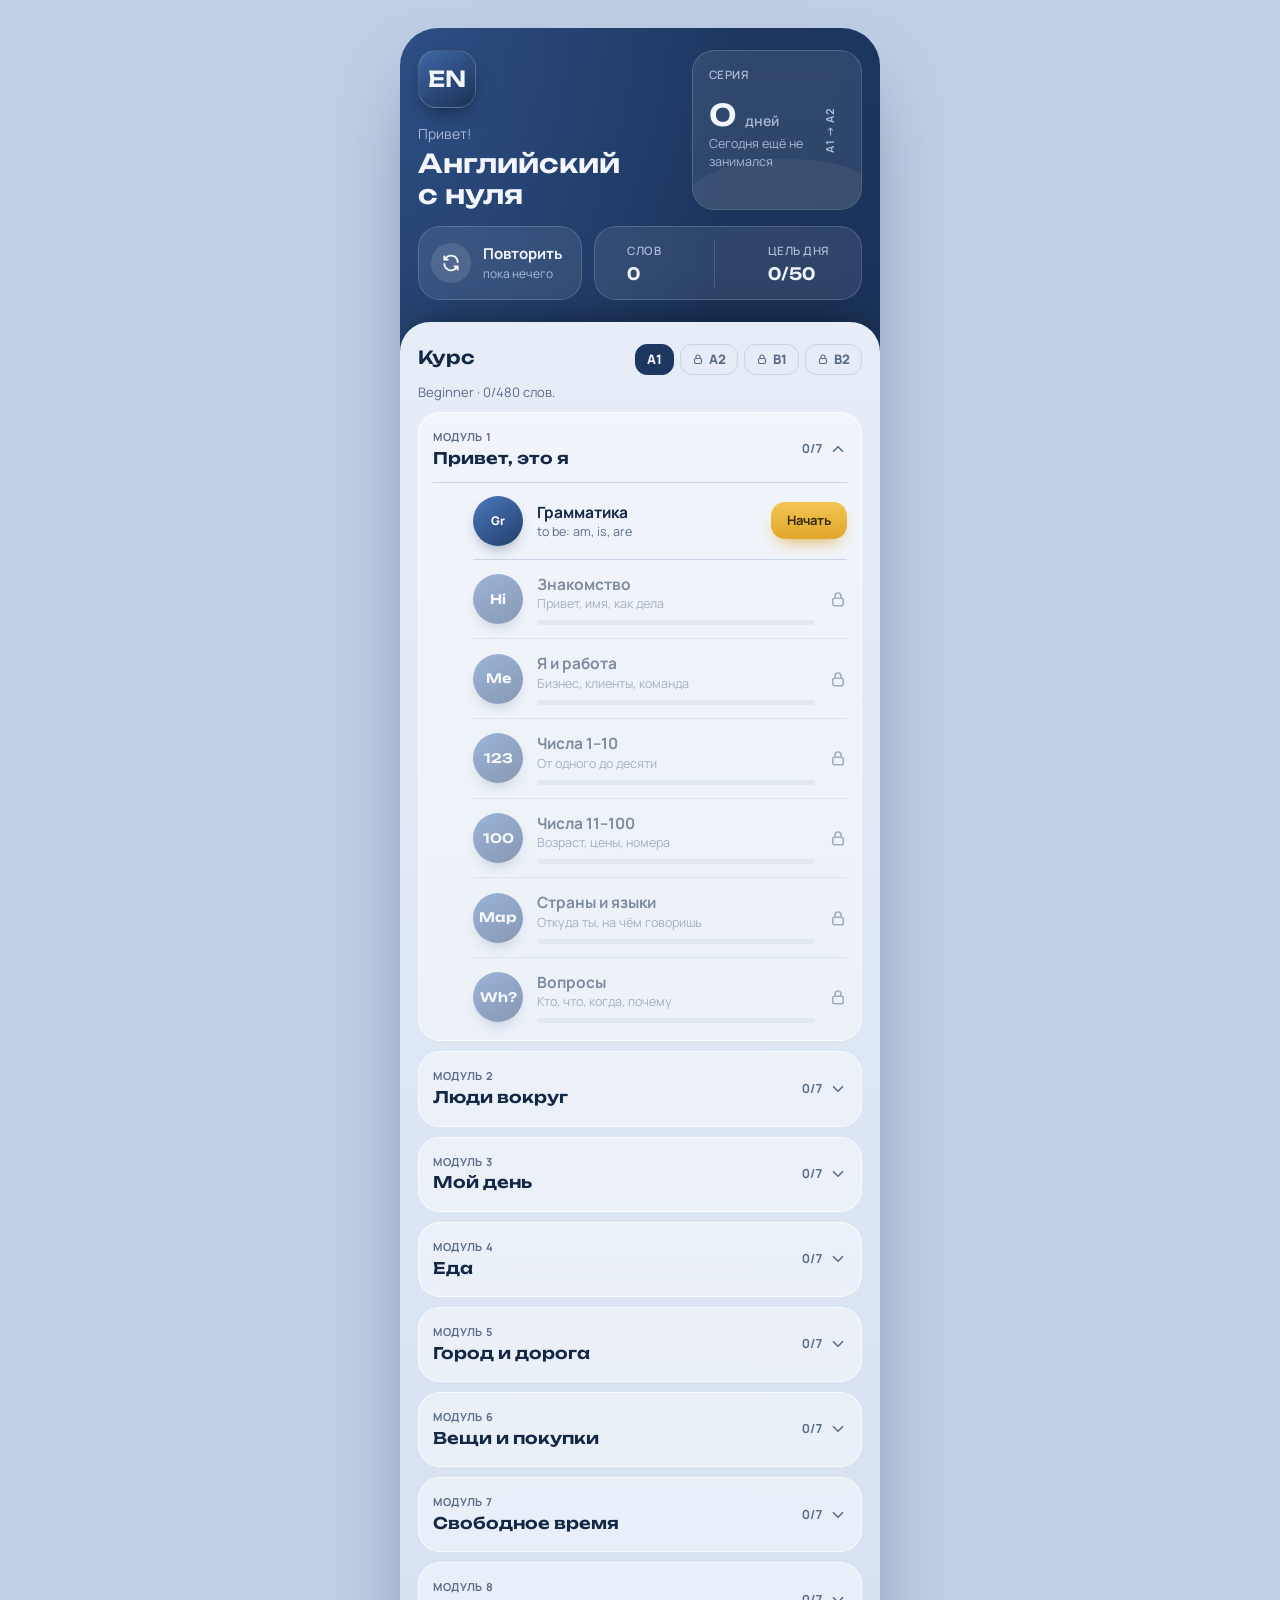
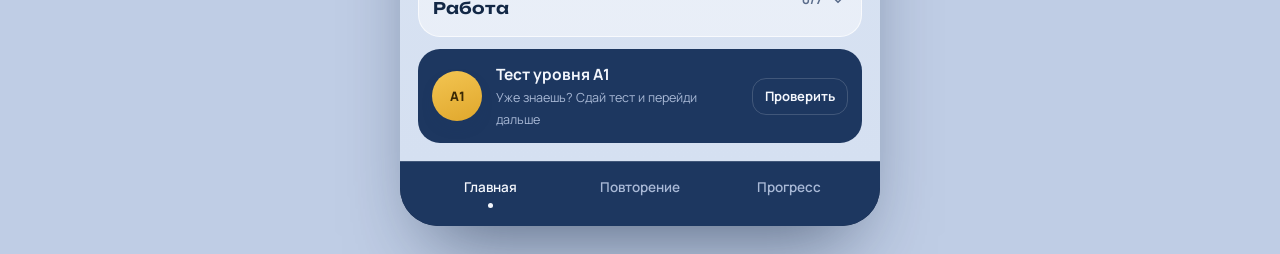
==== index.html @ 75381a41 "Курс английского A1–B2 для Telegram Mini App Co-Authored-By: Claude Opus 5.5 <noreply@anthropic.com>" ====
<!doctype html>
<html lang="ru">
<head>
<meta charset="utf-8">
<meta name="viewport" content="width=device-width, initial-scale=1, viewport-fit=cover">
<title>Английский с нуля</title>
<style>html,body{margin:0}</style>
<script src="https://telegram.org/js/telegram-web-app.js"></script>
</head>
<body>
<meta name="claude:viewport-fit-sides" content="cover">
<link rel="preconnect" href="https://fonts.googleapis.com">
<link rel="preconnect" href="https://fonts.gstatic.com" crossorigin>
<link rel="stylesheet" href="https://fonts.googleapis.com/css2?family=Manrope:wght@400;500;600;700;800&family=Unbounded:wght@500;600;700&display=swap">
<style>
/* Layout: phone-column app — navy glass header over a pale frosted course sheet; gold marks the single next action */
:root{
  --navy-deep:#0f1f3a; --navy:#1d3760; --navy-hi:#2d4f84;
  --glass:rgba(255,255,255,.085); --glass-line:rgba(255,255,255,.16);
  --sheet:#e6edf7; --sheet-2:#d5e0f1; --card:#f6f8fc; --line:#c9d5e8;
  --ink:#132846; --ink-soft:#5a6c8b; --on-navy:#f3f6fc; --on-navy-soft:#a9b9d6;
  --gold:#f3c552; --gold-deep:#e0a72c; --gold-ink:#3a2905;
  --good:#24895a; --good-bg:#d9f1e3; --bad:#c9443e; --bad-bg:#fbe0de;
  --outer:#bfcde5;
  --f-display:"Unbounded","Manrope",system-ui,sans-serif;
  --f-body:"Manrope",system-ui,-apple-system,"Segoe UI",Roboto,sans-serif;
  color-scheme: light;
}
*{box-sizing:border-box}
html,body{min-height:100%}
body{background:var(--outer);color:var(--ink);font-family:var(--f-body);font-size:15px;line-height:1.45;-webkit-font-smoothing:antialiased}
body::before{content:"";position:fixed;inset:0 0 auto;height:env(safe-area-inset-top,0px);z-index:10;background:var(--navy-hi)}
button{font:inherit;color:inherit;background:none;border:0;cursor:pointer;padding:0}
button:focus-visible{outline:2px solid var(--gold);outline-offset:2px}
.app{max-width:480px;margin:0 auto;min-height:100vh;display:flex;flex-direction:column;
  background:radial-gradient(120% 60% at 0% 0%,var(--navy-hi),transparent 60%),linear-gradient(175deg,var(--navy) 0%,var(--navy-deep) 100%);color:var(--on-navy)}
@media (min-width:560px){
  body{padding-block:28px}
  .app{min-height:calc(100vh - 56px);border-radius:38px;overflow:hidden;box-shadow:0 40px 80px -30px rgba(15,31,58,.6)}
}
.pad{padding-left:max(18px,env(safe-area-inset-left,0px));padding-right:max(18px,env(safe-area-inset-right,0px))}
.muted{color:var(--on-navy-soft)}
.glass{background:var(--glass);border:1px solid var(--glass-line);border-radius:22px;backdrop-filter:blur(10px);-webkit-backdrop-filter:blur(10px)}
.lbl{font-size:11.5px;letter-spacing:.04em;color:var(--on-navy-soft);text-transform:uppercase;font-weight:600}

/* ---------- home header ---------- */
.top{display:grid;grid-template-columns:1fr minmax(0,170px);gap:14px;padding-block:22px 16px}
.ava{width:58px;height:58px;border-radius:18px;display:grid;place-items:center;font-family:var(--f-display);font-weight:600;font-size:22px;
  background:linear-gradient(145deg,#3f68a6,#1a3155);border:1px solid var(--glass-line);box-shadow:0 10px 24px -10px #000a}
.hello p{margin:16px 0 4px;font-size:14px}
.hello h1{font-family:var(--f-display);font-weight:600;font-size:clamp(21px,6vw,26px);line-height:1.18;margin:0;text-wrap:balance}
.streak{position:relative;padding:16px 30px 16px 16px;display:flex;flex-direction:column;gap:4px;overflow:hidden}
.streak::after{content:"";position:absolute;inset:auto -30px -40px -10px;height:90px;border-radius:50%;background:rgba(255,255,255,.05)}
.streak .big{font-family:var(--f-display);font-size:30px;font-weight:600;line-height:1.1;margin-top:10px}
.streak .big small{font-family:var(--f-body);font-size:14px;font-weight:600;color:var(--on-navy-soft)}
.streak .sub{font-size:12.5px;color:var(--on-navy-soft)}
.streak .vert{position:absolute;right:8px;top:50%;transform:translateY(-50%) rotate(-90deg);font-size:11px;font-weight:700;letter-spacing:.06em;white-space:nowrap;color:var(--on-navy-soft)}
.row{display:grid;grid-template-columns:auto 1fr;gap:12px;padding-bottom:22px}
.review-btn{display:flex;align-items:center;gap:12px;padding:12px 18px 12px 12px;text-align:left}
.review-btn .circ{width:40px;height:40px;border-radius:50%;display:grid;place-items:center;background:rgba(255,255,255,.12)}
.review-btn b{display:block;font-weight:700;font-size:15px}
.review-btn small{display:block;font-size:12px;color:var(--on-navy-soft)}
.review-btn.has .circ{background:var(--gold);color:var(--gold-ink)}
.goal{display:flex;align-items:center;justify-content:space-around;gap:8px;padding:12px 10px}
.goal b{display:block;font-family:var(--f-display);font-weight:600;font-size:17px;margin-top:2px;font-variant-numeric:tabular-nums}
.goal .sep{width:1px;align-self:stretch;background:var(--glass-line)}

/* ---------- sheet ---------- */
.sheet{flex:1;background:linear-gradient(180deg,var(--sheet),var(--sheet-2));color:var(--ink);border-radius:30px 30px 0 0;padding-block:22px 18px;box-shadow:0 -14px 40px -20px #0009}
.sheet-head{display:flex;justify-content:space-between;align-items:baseline;gap:12px;margin-bottom:8px}
.sheet-head h2{font-family:var(--f-display);font-weight:600;font-size:18px;margin:0}
.sheet-head span{font-size:13px;color:var(--ink-soft);font-variant-numeric:tabular-nums}
.units{list-style:none;margin:0;display:flex;flex-direction:column}
.unit{display:grid;grid-template-columns:50px minmax(0,1fr) auto;gap:14px;align-items:center;padding:13px 0;border-bottom:1px solid var(--line)}
.unit:last-child{border-bottom:0}
.badge{width:50px;height:50px;border-radius:50%;display:grid;place-items:center;font-family:var(--f-display);font-weight:600;font-size:13px;color:#fff;
  box-shadow:0 8px 16px -8px #1d376099}
.unit b{display:block;font-weight:700;font-size:15.5px}
.unit .s{display:block;font-size:12.5px;color:var(--ink-soft);white-space:nowrap;overflow:hidden;text-overflow:ellipsis}
.bar{height:5px;border-radius:5px;background:rgba(19,40,70,.1);margin-top:7px;overflow:hidden}
.bar i{display:block;height:100%;border-radius:inherit;background:linear-gradient(90deg,#4a74b5,var(--navy))}
.unit .cnt{font-weight:700;font-size:14px;font-variant-numeric:tabular-nums;display:flex;align-items:center;gap:6px;color:var(--ink-soft)}
.unit .cnt.full{color:var(--good)}
.unit.locked{opacity:.5}
.pill{background:linear-gradient(180deg,var(--gold),var(--gold-deep));color:var(--gold-ink);font-weight:700;font-size:13px;padding:9px 16px;border-radius:14px;box-shadow:0 8px 18px -8px var(--gold-deep)}

/* ---------- nav ---------- */
.nav{position:sticky;bottom:0;display:grid;grid-template-columns:repeat(3,1fr);background:var(--navy);border-top:1px solid var(--glass-line);
  padding:10px max(16px,env(safe-area-inset-right,0px)) calc(12px + env(safe-area-inset-bottom,0px)) max(16px,env(safe-area-inset-left,0px));z-index:5}
.nav button{display:flex;flex-direction:column;align-items:center;gap:5px;font-size:13.5px;font-weight:600;color:var(--on-navy-soft);padding:6px 0}
.nav button::after{content:"";width:5px;height:5px;border-radius:50%;background:transparent}
.nav button.on{color:var(--on-navy)}
.nav button.on::after{background:var(--on-navy)}
.nav .dotn{font-size:10.5px;background:var(--gold);color:var(--gold-ink);border-radius:9px;padding:0 6px;margin-left:4px;font-weight:800}

/* ---------- screen header (lesson/review/stats) ---------- */
.shead{display:grid;grid-template-columns:44px 1fr 44px;align-items:center;gap:10px;padding-block:20px 18px}
.shead h1{margin:0;text-align:center;font-family:var(--f-display);font-weight:600;font-size:18px}
.circle-btn{width:44px;height:44px;border-radius:50%;display:grid;place-items:center;border:1px solid var(--glass-line);background:var(--glass)}
.chip{justify-self:end;font-size:12px;font-weight:700;border:1px solid var(--glass-line);border-radius:12px;padding:5px 9px;color:var(--on-navy-soft);font-variant-numeric:tabular-nums}
.progress{height:6px;border-radius:6px;background:rgba(255,255,255,.12);margin-bottom:18px;overflow:hidden}
.progress i{display:block;height:100%;background:var(--gold);border-radius:inherit;transition:width .3s}

/* ---------- lesson content ---------- */
.stage{display:flex;flex-direction:column;gap:16px;min-height:100%}
.sheet.flex{display:flex;flex-direction:column}
.q-label{font-size:12.5px;font-weight:700;letter-spacing:.05em;text-transform:uppercase;color:var(--ink-soft);margin:0}
.wcard{background:var(--card);border-radius:24px;padding:24px 20px;box-shadow:0 14px 30px -20px #13284699;display:flex;flex-direction:column;gap:6px}
.word{font-family:var(--f-display);font-weight:600;font-size:clamp(28px,8vw,36px);line-height:1.15;display:flex;align-items:center;gap:12px;flex-wrap:wrap}
.tr{font-size:15px;color:var(--ink-soft);font-weight:500}
.ru{font-size:18px;font-weight:700;margin-top:8px}
.ex{margin-top:14px;padding-top:14px;border-top:1px dashed var(--line);display:flex;flex-direction:column;gap:3px}
.ex .en{font-weight:700;font-size:16px;display:flex;gap:8px;align-items:center}
.ex .rus{color:var(--ink-soft);font-size:14.5px}
.spk{width:40px;height:40px;border-radius:50%;display:inline-grid;place-items:center;background:var(--navy);color:var(--on-navy);flex:none;box-shadow:0 6px 14px -6px var(--navy)}
.spk.sm{width:30px;height:30px}
.spk.xl{width:84px;height:84px;margin:6px auto}
.prompt{font-family:var(--f-display);font-weight:600;font-size:clamp(24px,7vw,30px);line-height:1.2;margin:0;display:flex;align-items:center;gap:12px;flex-wrap:wrap}
.opts{display:grid;grid-template-columns:1fr 1fr;gap:10px}
.opt{background:var(--card);border:1.5px solid var(--line);border-radius:18px;padding:16px 12px;font-weight:700;font-size:15.5px;text-align:center;min-height:62px;transition:transform .1s}
.opt:active{transform:scale(.98)}
.opt.ok{border-color:var(--good);background:var(--good-bg);color:var(--good)}
.opt.no{border-color:var(--bad);background:var(--bad-bg);color:var(--bad)}
.opt[disabled]{cursor:default}
.gram{background:var(--card);border-radius:24px;padding:22px 20px;display:flex;flex-direction:column;gap:12px}
.gram h3{margin:0;font-family:var(--f-display);font-weight:600;font-size:20px}
.gram p{margin:0;max-width:60ch}
.gram ul{margin:0;padding:0;list-style:none;display:flex;flex-direction:column;gap:8px}
.gram li{background:var(--sheet);border-radius:14px;padding:10px 12px}
.gram li b{display:block}
.gram li span{color:var(--ink-soft);font-size:14px}
.answer{min-height:64px;border-bottom:2px solid var(--line);display:flex;flex-wrap:wrap;gap:8px;padding:8px 0;align-content:flex-start}
.bank{display:flex;flex-wrap:wrap;gap:8px;justify-content:center;padding-top:6px}
.tok{background:var(--card);border:1.5px solid var(--line);border-bottom-width:3px;border-radius:12px;padding:8px 12px;font-weight:700;font-size:15px}
.tok.used{visibility:hidden}
.foot{margin-top:auto;display:flex;flex-direction:column;gap:12px;padding-top:12px}
.fb{border-radius:18px;padding:14px 16px;font-weight:600;font-size:14.5px;display:flex;flex-direction:column;gap:2px}
.fb.ok{background:var(--good-bg);color:var(--good)}
.fb.no{background:var(--bad-bg);color:var(--bad)}
.fb small{font-weight:500;color:var(--ink)}
.btn{width:100%;border-radius:18px;padding:16px;font-weight:800;font-size:16px;text-align:center}
.btn.gold{background:linear-gradient(180deg,var(--gold),var(--gold-deep));color:var(--gold-ink);box-shadow:0 12px 24px -12px var(--gold-deep)}
.btn.navy{background:var(--navy);color:var(--on-navy)}
.btn.ghost{border:1.5px solid var(--line);color:var(--ink)}
.btn[disabled]{opacity:.45;cursor:default;box-shadow:none}

/* ---------- review ---------- */
.flash{background:var(--card);border-radius:26px;padding:30px 22px;min-height:260px;display:flex;flex-direction:column;align-items:center;justify-content:center;text-align:center;gap:8px;box-shadow:0 14px 30px -20px #13284699}
.flash .ex{align-self:stretch;text-align:left}
.grades{display:grid;grid-template-columns:repeat(4,1fr);gap:8px}
.grade{border-radius:16px;padding:10px 4px;font-weight:700;font-size:13.5px;display:flex;flex-direction:column;align-items:center;gap:2px;background:var(--card);border:1.5px solid var(--line)}
.grade small{font-weight:600;font-size:11.5px;color:var(--ink-soft)}
.grade.g0{color:var(--bad)} .grade.g3{color:var(--good)}
.empty{background:var(--card);border-radius:24px;padding:28px 22px;text-align:center;display:flex;flex-direction:column;gap:8px;align-items:center}
.empty h3{margin:0;font-family:var(--f-display);font-weight:600;font-size:18px}
.empty p{margin:0;color:var(--ink-soft);max-width:34ch}

/* ---------- stats ---------- */
.tiles{display:grid;grid-template-columns:1fr 1fr;gap:10px;padding-bottom:22px}
.tile{padding:14px 16px;display:flex;flex-direction:column;gap:4px}
.tile b{font-family:var(--f-display);font-weight:600;font-size:24px;font-variant-numeric:tabular-nums}
.week{background:var(--card);border-radius:22px;padding:18px 16px 12px;margin-bottom:18px}
.week h3,.ulist h3{margin:0 0 12px;font-size:14px;font-weight:700}
.bars{display:grid;grid-template-columns:repeat(7,1fr);gap:8px;align-items:end;height:120px;border-bottom:1px solid var(--line);
  background:linear-gradient(var(--line) 1px,transparent 1px) 0 0/100% 40px}
.bars div{display:flex;flex-direction:column;justify-content:flex-end;align-items:center;height:100%;gap:4px}
.bars i{display:block;width:70%;max-width:28px;border-radius:7px 7px 3px 3px;background:linear-gradient(180deg,#4a74b5,var(--navy));min-height:3px}
.bars div.today i{background:linear-gradient(180deg,var(--gold),var(--gold-deep))}
.bars span{font-size:10.5px;font-weight:700;color:var(--ink-soft);font-variant-numeric:tabular-nums}
.days{display:grid;grid-template-columns:repeat(7,1fr);gap:8px;text-align:center;font-size:11.5px;font-weight:600;color:var(--ink-soft);padding-top:6px}
.ulist{background:var(--card);border-radius:22px;padding:18px 16px}
.urow{display:grid;grid-template-columns:1fr auto;gap:4px 10px;padding:8px 0}
.urow span{font-size:13px;color:var(--ink-soft);font-variant-numeric:tabular-nums}
.urow .bar{grid-column:1/-1;margin-top:0}
.reset{margin-top:18px;text-align:center}
.reset button{font-size:13px;color:var(--ink-soft);text-decoration:underline}
.confirm{display:flex;gap:8px;justify-content:center;flex-wrap:wrap;align-items:center;font-size:13.5px}
.confirm button{border-radius:12px;padding:8px 14px;font-weight:700;text-decoration:none}

/* ---------- done ---------- */
.done-hero{text-align:center;padding-block:34px 24px;display:flex;flex-direction:column;gap:8px;align-items:center}
.done-hero h1{font-family:var(--f-display);font-weight:600;font-size:26px;margin:0}
.medal{width:86px;height:86px;border-radius:50%;display:grid;place-items:center;background:linear-gradient(160deg,var(--gold),var(--gold-deep));color:var(--gold-ink);box-shadow:0 18px 40px -16px var(--gold-deep)}
.wlist{list-style:none;margin:0 0 18px;padding:0;display:flex;flex-direction:column;gap:8px}
.wlist li{background:var(--card);border-radius:16px;padding:10px 12px;display:grid;grid-template-columns:auto 1fr;gap:12px;align-items:center}
.wlist b{display:block}
.wlist span{font-size:13px;color:var(--ink-soft)}

@media (max-width:370px){
  .top{grid-template-columns:1fr}
  .row{grid-template-columns:1fr}
  .opts{grid-template-columns:1fr}
}
@media (prefers-reduced-motion:reduce){*{transition:none!important;animation:none!important}}

.reading p{display:block;line-height:1.6;font-size:15.5px}
.reading p .spk{vertical-align:middle;margin-left:4px}
.listen-all{display:flex;align-items:center;gap:10px;font-weight:700;font-size:14px;color:var(--ink-soft)}
/* ---------- levels & modules ---------- */
.levels{display:flex;gap:6px;flex-wrap:wrap}
.lv{border:1.5px solid var(--line);border-radius:12px;padding:5px 11px;font-weight:800;font-size:13px;color:var(--ink-soft);display:flex;align-items:center;gap:5px}
.lv.on{background:var(--navy);border-color:var(--navy);color:var(--on-navy)}
.lv.passed:not(.on){color:var(--good);border-color:var(--good)}
.lv svg{width:12px;height:12px}
.lvl-note{margin:2px 0 10px;font-size:13px;color:var(--ink-soft);max-width:60ch}
.mods{display:flex;flex-direction:column;gap:10px}
.mod{background:rgba(255,255,255,.45);border:1px solid rgba(255,255,255,.7);border-radius:22px;padding:4px 14px}
.mod-h{width:100%;display:grid;grid-template-columns:minmax(0,1fr) auto;align-items:center;gap:10px;padding:12px 0;text-align:left}
.mod-h .eyebrow{display:block;font-size:11px;font-weight:700;letter-spacing:.06em;text-transform:uppercase;color:var(--ink-soft)}
.mod-h b{display:block;font-family:var(--f-display);font-weight:600;font-size:16px;margin-top:2px}
.mod-h .meta{font-size:12.5px;font-weight:700;color:var(--ink-soft);font-variant-numeric:tabular-nums;display:flex;align-items:center;gap:6px}
.mod-h .meta.full{color:var(--good)}
.chev{transition:transform .2s;display:inline-flex}
.mod.open .chev{transform:rotate(180deg)}
.mod .units{border-top:1px solid var(--line)}
.mod.planned{opacity:.72}
.mod.planned .mod-h{cursor:default}
.again{font-weight:700;font-size:12.5px;color:var(--ink-soft);border:1.5px solid var(--line);border-radius:12px;padding:7px 10px;display:flex;gap:5px;align-items:center}
.again.full{color:var(--good);border-color:#9fd3b6}
.again svg{width:14px;height:14px}
.badge.gr{font-family:var(--f-body);font-weight:800;font-size:12px;letter-spacing:.02em}
.testrow{margin-top:12px;background:var(--navy);color:var(--on-navy);border-radius:22px;padding:14px;display:grid;grid-template-columns:50px minmax(0,1fr) auto;gap:14px;align-items:center}
.testrow .badge{background:linear-gradient(160deg,var(--gold),var(--gold-deep));color:var(--gold-ink);font-family:var(--f-body);font-weight:800}
.testrow b{display:block;font-size:15.5px}
.testrow .s{font-size:12.5px;color:var(--on-navy-soft)}
.testrow .ghostbtn{border:1.5px solid var(--glass-line);border-radius:14px;padding:8px 12px;font-weight:700;font-size:13px}
.gap{display:inline-block;min-width:64px;border-bottom:3px solid var(--navy);margin:0 4px;text-align:center;color:var(--navy)}
.gap.ok{border-color:var(--good);color:var(--good)} .gap.no{border-color:var(--bad);color:var(--bad)}
.hint{color:var(--ink-soft);font-size:15px;margin:-4px 0 0}
.score{font-family:var(--f-display);font-size:44px;font-weight:600;line-height:1}
</style>

<div class="app" id="app"></div>

<script>
const COURSE = {"levels":[{"id":"A1","name":"Beginner","modules":[{"id":"a1m1","title":"Привет, это я","colors":["#4c78ba","#213f6d"],"grammar":{"title":"to be: am, is, are","text":"По-русски можно сказать «Я Алекс». В английском так нельзя: нужен глагол to be. I am, he/she/it is, you/we/they are. Отрицание — not после глагола, вопрос — глагол в начало.","ex":[["I am Alex.","Я Алекс."],["She is not at home.","Её нет дома."],["Are you a manager?","Вы менеджер?"]],"drills":[{"q":"I ___ from Russia.","ru":"Я из России.","right":"am","wrong":["is","are"]},{"q":"She ___ a manager.","ru":"Она менеджер.","right":"is","wrong":["am","are"]},{"q":"We ___ a team.","ru":"Мы команда.","right":"are","wrong":["is","am"]},{"q":"___ you busy?","ru":"Ты занят?","right":"Are","wrong":["Is","Am"]},{"q":"He ___ not at work today.","ru":"Его сегодня нет на работе.","right":"is","wrong":["are","am"]},{"q":"They ___ my clients.","ru":"Они мои клиенты.","right":"are","wrong":["is","am"]},{"q":"___ it expensive?","ru":"Это дорого?","right":"Is","wrong":["Are","Am"]},{"q":"I ___ not tired.","ru":"Я не устал.","right":"am","wrong":["is","are"]}]},"units":[{"id":"u1","tag":"Hi","title":"Знакомство","sub":"Привет, имя, как дела","words":[{"id":"u1_0","en":"hello","tr":"хэлоу","ru":"привет","exEn":"Hello, my name is Alex.","exRu":"Привет, меня зовут Алекс."},{"id":"u1_1","en":"goodbye","tr":"гудбай","ru":"до свидания","exEn":"Goodbye, see you tomorrow.","exRu":"Пока, увидимся завтра."},{"id":"u1_2","en":"please","tr":"плиз","ru":"пожалуйста","exEn":"Water, please.","exRu":"Воды, пожалуйста."},{"id":"u1_3","en":"thank you","tr":"сэнк ю","ru":"спасибо","exEn":"Thank you very much.","exRu":"Большое спасибо."},{"id":"u1_4","en":"yes","tr":"йес","ru":"да","exEn":"Yes, I am Alex.","exRu":"Да, я Алекс."},{"id":"u1_5","en":"no","tr":"ноу","ru":"нет","exEn":"No, thank you.","exRu":"Нет, спасибо."},{"id":"u1_6","en":"name","tr":"нэйм","ru":"имя","exEn":"What is your name?","exRu":"Как тебя зовут?"},{"id":"u1_7","en":"nice to meet you","tr":"найс ту мит ю","ru":"приятно познакомиться","exEn":"Nice to meet you, Anna.","exRu":"Приятно познакомиться, Анна."},{"id":"u1_8","en":"how are you","tr":"хау а ю","ru":"как дела","exEn":"Hi! How are you?","exRu":"Привет! Как дела?"},{"id":"u1_9","en":"fine","tr":"файн","ru":"хорошо","exEn":"I am fine, thanks.","exRu":"У меня всё хорошо, спасибо."}]},{"id":"u2","tag":"Me","title":"Я и работа","sub":"Бизнес, клиенты, команда","words":[{"id":"u2_0","en":"I","tr":"ай","ru":"я","exEn":"I am from Russia.","exRu":"Я из России."},{"id":"u2_1","en":"you","tr":"ю","ru":"ты / вы","exEn":"Are you a manager?","exRu":"Вы менеджер?"},{"id":"u2_2","en":"work","tr":"уёрк","ru":"работать, работа","exEn":"I work in marketing.","exRu":"Я работаю в маркетинге."},{"id":"u2_3","en":"business","tr":"бизнис","ru":"бизнес","exEn":"I have a small business.","exRu":"У меня небольшой бизнес."},{"id":"u2_4","en":"client","tr":"клайэнт","ru":"клиент","exEn":"My client is in Moscow.","exRu":"Мой клиент в Москве."},{"id":"u2_5","en":"team","tr":"тим","ru":"команда","exEn":"My team is great.","exRu":"У меня отличная команда."},{"id":"u2_6","en":"manager","tr":"мэнэджэр","ru":"менеджер","exEn":"She is a good manager.","exRu":"Она хороший менеджер."},{"id":"u2_7","en":"company","tr":"кампани","ru":"компания","exEn":"This is my company.","exRu":"Это моя компания."},{"id":"u2_8","en":"marketing","tr":"маркэтинг","ru":"маркетинг","exEn":"Marketing is my job.","exRu":"Маркетинг — моя работа."},{"id":"u2_9","en":"city","tr":"сити","ru":"город","exEn":"My city is Novosibirsk.","exRu":"Мой город — Новосибирск."}]},{"id":"u3","tag":"123","title":"Числа 1–10","sub":"От одного до десяти","words":[{"id":"u3_0","en":"one","tr":"уан","ru":"один","exEn":"I have one brother.","exRu":"У меня один брат."},{"id":"u3_1","en":"two","tr":"ту","ru":"два","exEn":"Two coffees, please.","exRu":"Два кофе, пожалуйста."},{"id":"u3_2","en":"three","tr":"сри","ru":"три","exEn":"We have three clients.","exRu":"У нас три клиента."},{"id":"u3_3","en":"four","tr":"фо","ru":"четыре","exEn":"I work four days.","exRu":"Я работаю четыре дня."},{"id":"u3_4","en":"five","tr":"файв","ru":"пять","exEn":"Five minutes, please.","exRu":"Пять минут, пожалуйста."},{"id":"u3_5","en":"six","tr":"сикс","ru":"шесть","exEn":"It is six o'clock.","exRu":"Сейчас шесть часов."},{"id":"u3_6","en":"seven","tr":"сэвн","ru":"семь","exEn":"Seven days a week.","exRu":"Семь дней в неделю."},{"id":"u3_7","en":"eight","tr":"эйт","ru":"восемь","exEn":"I start at eight.","exRu":"Я начинаю в восемь."},{"id":"u3_8","en":"nine","tr":"найн","ru":"девять","exEn":"Nine people in my team.","exRu":"Девять человек в моей команде."},{"id":"u3_9","en":"ten","tr":"тэн","ru":"десять","exEn":"Ten dollars, please.","exRu":"Десять долларов, пожалуйста."}]},{"id":"a1u04","tag":"100","title":"Числа 11–100","sub":"Возраст, цены, номера","words":[{"id":"a1u04_0","en":"eleven","tr":"илэвн","ru":"одиннадцать","exEn":"I have eleven clients.","exRu":"У меня одиннадцать клиентов."},{"id":"a1u04_1","en":"twelve","tr":"туэлв","ru":"двенадцать","exEn":"The meeting is at twelve.","exRu":"Встреча в двенадцать."},{"id":"a1u04_2","en":"fifteen","tr":"фифтин","ru":"пятнадцать","exEn":"Fifteen minutes, please.","exRu":"Пятнадцать минут, пожалуйста."},{"id":"a1u04_3","en":"twenty","tr":"туэнти","ru":"двадцать","exEn":"She is twenty years old.","exRu":"Ей двадцать лет."},{"id":"a1u04_4","en":"thirty","tr":"сёрти","ru":"тридцать","exEn":"Thirty dollars, please.","exRu":"Тридцать долларов, пожалуйста."},{"id":"a1u04_5","en":"forty","tr":"фоти","ru":"сорок","exEn":"Forty people work here.","exRu":"Здесь работают сорок человек."},{"id":"a1u04_6","en":"fifty","tr":"фифти","ru":"пятьдесят","exEn":"It costs fifty dollars.","exRu":"Это стоит пятьдесят долларов."},{"id":"a1u04_7","en":"hundred","tr":"хандрэд","ru":"сто","exEn":"One hundred clients a month.","exRu":"Сто клиентов в месяц."},{"id":"a1u04_8","en":"number","tr":"намбэр","ru":"номер, число","exEn":"What is your phone number?","exRu":"Какой у тебя номер телефона?"},{"id":"a1u04_9","en":"age","tr":"эйдж","ru":"возраст","exEn":"Age is just a number.","exRu":"Возраст — это просто число."}]},{"id":"a1u05","tag":"Map","title":"Страны и языки","sub":"Откуда ты, на чём говоришь","words":[{"id":"a1u05_0","en":"country","tr":"кантри","ru":"страна","exEn":"Russia is a big country.","exRu":"Россия — большая страна."},{"id":"a1u05_1","en":"Russia","tr":"раша","ru":"Россия","exEn":"I live in Russia.","exRu":"Я живу в России."},{"id":"a1u05_2","en":"England","tr":"ингланд","ru":"Англия","exEn":"London is in England.","exRu":"Лондон находится в Англии."},{"id":"a1u05_3","en":"America","tr":"эмэрика","ru":"Америка","exEn":"My friend lives in America.","exRu":"Мой друг живёт в Америке."},{"id":"a1u05_4","en":"China","tr":"чайна","ru":"Китай","exEn":"This phone is from China.","exRu":"Этот телефон из Китая."},{"id":"a1u05_5","en":"Korea","tr":"кориа","ru":"Корея","exEn":"Seoul is in Korea.","exRu":"Сеул находится в Корее."},{"id":"a1u05_6","en":"language","tr":"лэнгуидж","ru":"язык","exEn":"English is a world language.","exRu":"Английский — мировой язык."},{"id":"a1u05_7","en":"English","tr":"инглиш","ru":"английский","exEn":"I speak a little English.","exRu":"Я немного говорю по-английски."},{"id":"a1u05_8","en":"Russian","tr":"рашн","ru":"русский","exEn":"My first language is Russian.","exRu":"Мой родной язык — русский."},{"id":"a1u05_9","en":"speak","tr":"спик","ru":"говорить","exEn":"Do you speak English?","exRu":"Ты говоришь по-английски?"}]},{"id":"a1u06","tag":"Wh?","title":"Вопросы","sub":"Кто, что, когда, почему","words":[{"id":"a1u06_0","en":"what","tr":"уот","ru":"что, какой","exEn":"What is your job?","exRu":"Кем ты работаешь?"},{"id":"a1u06_1","en":"who","tr":"ху","ru":"кто","exEn":"Who is your manager?","exRu":"Кто твой менеджер?"},{"id":"a1u06_2","en":"when","tr":"уэн","ru":"когда","exEn":"When is the meeting?","exRu":"Когда встреча?"},{"id":"a1u06_3","en":"why","tr":"уай","ru":"почему","exEn":"Why are you late?","exRu":"Почему ты опоздал?"},{"id":"a1u06_4","en":"how","tr":"хау","ru":"как","exEn":"How is your business?","exRu":"Как твой бизнес?"},{"id":"a1u06_5","en":"which","tr":"уич","ru":"который, какой","exEn":"Which hotel is yours?","exRu":"Какой отель твой?"},{"id":"a1u06_6","en":"how many","tr":"хау мэни","ru":"сколько (штук)","exEn":"How many people are in your team?","exRu":"Сколько людей в твоей команде?"},{"id":"a1u06_7","en":"how old","tr":"хау оулд","ru":"сколько лет","exEn":"How old is your son?","exRu":"Сколько лет твоему сыну?"},{"id":"a1u06_8","en":"question","tr":"куэсчн","ru":"вопрос","exEn":"I have a question.","exRu":"У меня есть вопрос."},{"id":"a1u06_9","en":"answer","tr":"ансэр","ru":"ответ, отвечать","exEn":"That is a good answer.","exRu":"Это хороший ответ."}]}],"text":null},{"id":"a1m2","title":"Люди вокруг","colors":["#3d8a8f","#1d4a5a"],"grammar":{"title":"have и has: «у меня есть»","text":"«У меня есть» по-английски — I have. С he, she и it — has. Вопрос строится через do или does, отрицание через don't или doesn't, и после них снова have.","ex":[["I have a brother.","У меня есть брат."],["She has two children.","У неё двое детей."],["Do you have a car?","У тебя есть машина?"]],"drills":[{"q":"I ___ a sister.","ru":"У меня есть сестра.","right":"have","wrong":["has","am"]},{"q":"He ___ a big family.","ru":"У него большая семья.","right":"has","wrong":["have","is"]},{"q":"___ you have a car?","ru":"У тебя есть машина?","right":"Do","wrong":["Does","Are"]},{"q":"She ___ have a dog.","ru":"У неё нет собаки.","right":"doesn't","wrong":["don't","isn't"]},{"q":"We ___ three clients today.","ru":"Сегодня у нас три клиента.","right":"have","wrong":["has","are"]},{"q":"___ he have a phone?","ru":"У него есть телефон?","right":"Does","wrong":["Do","Is"]},{"q":"They ___ a nice office.","ru":"У них хороший офис.","right":"have","wrong":["has","is"]},{"q":"I ___ have time now.","ru":"У меня сейчас нет времени.","right":"don't","wrong":["doesn't","am not"]}]},"units":[{"id":"u4","tag":"Fam","title":"Семья","sub":"Мама, брат, сын","words":[{"id":"u4_0","en":"family","tr":"фэмили","ru":"семья","exEn":"My family is big.","exRu":"У меня большая семья."},{"id":"u4_1","en":"mother","tr":"мазэр","ru":"мама","exEn":"My mother is a teacher.","exRu":"Моя мама — учительница."},{"id":"u4_2","en":"father","tr":"фазэр","ru":"папа","exEn":"My father works a lot.","exRu":"Мой папа много работает."},{"id":"u4_3","en":"brother","tr":"бразэр","ru":"брат","exEn":"His brother is ten.","exRu":"Его брату десять."},{"id":"u4_4","en":"sister","tr":"систэр","ru":"сестра","exEn":"Her sister lives in Moscow.","exRu":"Её сестра живёт в Москве."},{"id":"u4_5","en":"friend","tr":"фрэнд","ru":"друг","exEn":"He is my best friend.","exRu":"Он мой лучший друг."},{"id":"u4_6","en":"wife","tr":"уайф","ru":"жена","exEn":"This is my wife.","exRu":"Это моя жена."},{"id":"u4_7","en":"son","tr":"сан","ru":"сын","exEn":"Their son is a student.","exRu":"Их сын — студент."},{"id":"u4_8","en":"daughter","tr":"дотэр","ru":"дочь","exEn":"Our daughter likes music.","exRu":"Наша дочь любит музыку."},{"id":"u4_9","en":"people","tr":"пипл","ru":"люди","exEn":"Many people work here.","exRu":"Здесь работает много людей."}]},{"id":"a1u08","tag":"Look","title":"Внешность","sub":"Высокий, молодой, красивый","words":[{"id":"a1u08_0","en":"tall","tr":"тол","ru":"высокий","exEn":"My brother is tall.","exRu":"Мой брат высокий."},{"id":"a1u08_1","en":"short","tr":"шот","ru":"низкий, короткий","exEn":"She has short hair.","exRu":"У неё короткие волосы."},{"id":"a1u08_2","en":"young","tr":"янг","ru":"молодой","exEn":"My manager is young.","exRu":"Мой менеджер молодой."},{"id":"a1u08_3","en":"old","tr":"оулд","ru":"старый","exEn":"This is an old photo.","exRu":"Это старое фото."},{"id":"a1u08_4","en":"hair","tr":"хэа","ru":"волосы","exEn":"Her hair is long.","exRu":"У неё длинные волосы."},{"id":"a1u08_5","en":"eyes","tr":"айз","ru":"глаза","exEn":"He has blue eyes.","exRu":"У него голубые глаза."},{"id":"a1u08_6","en":"face","tr":"фэйс","ru":"лицо","exEn":"I know this face.","exRu":"Я знаю это лицо."},{"id":"a1u08_7","en":"beautiful","tr":"бьютифул","ru":"красивый","exEn":"Your city is beautiful.","exRu":"Твой город красивый."},{"id":"a1u08_8","en":"long","tr":"лонг","ru":"длинный, долгий","exEn":"It is a long day.","exRu":"Это долгий день."},{"id":"a1u08_9","en":"big","tr":"биг","ru":"большой","exEn":"We have a big office.","exRu":"У нас большой офис."}]},{"id":"a1u09","tag":"Kind","title":"Характер","sub":"Добрый, умный, занятой","words":[{"id":"a1u09_0","en":"kind","tr":"кайнд","ru":"добрый","exEn":"My mother is very kind.","exRu":"Моя мама очень добрая."},{"id":"a1u09_1","en":"smart","tr":"смат","ru":"умный","exEn":"He is a smart manager.","exRu":"Он умный менеджер."},{"id":"a1u09_2","en":"funny","tr":"фани","ru":"смешной","exEn":"My friend is very funny.","exRu":"Мой друг очень смешной."},{"id":"a1u09_3","en":"friendly","tr":"фрэндли","ru":"дружелюбный","exEn":"The people here are friendly.","exRu":"Люди здесь дружелюбные."},{"id":"a1u09_4","en":"good","tr":"гуд","ru":"хороший","exEn":"She is a good teacher.","exRu":"Она хорошая учительница."},{"id":"a1u09_5","en":"bad","tr":"бэд","ru":"плохой","exEn":"This is a bad idea.","exRu":"Это плохая идея."},{"id":"a1u09_6","en":"happy","tr":"хэпи","ru":"счастливый, довольный","exEn":"I am happy today.","exRu":"Сегодня я счастлив."},{"id":"a1u09_7","en":"busy","tr":"бизи","ru":"занятой","exEn":"I am busy now.","exRu":"Я сейчас занят."},{"id":"a1u09_8","en":"tired","tr":"тайэд","ru":"уставший","exEn":"I am tired after work.","exRu":"Я устал после работы."},{"id":"a1u09_9","en":"nice","tr":"найс","ru":"милый, приятный","exEn":"Your team is nice.","exRu":"У тебя приятная команда."}]},{"id":"a1u10","tag":"Job","title":"Профессии","sub":"Кто кем работает","words":[{"id":"a1u10_0","en":"job","tr":"джоб","ru":"работа, должность","exEn":"I like my job.","exRu":"Мне нравится моя работа."},{"id":"a1u10_1","en":"teacher","tr":"тичэр","ru":"учитель","exEn":"Her teacher is from London.","exRu":"Её учитель из Лондона."},{"id":"a1u10_2","en":"doctor","tr":"доктэр","ru":"врач","exEn":"Her father is a doctor.","exRu":"Её папа — врач."},{"id":"a1u10_3","en":"driver","tr":"драйвэр","ru":"водитель","exEn":"The driver is here.","exRu":"Водитель здесь."},{"id":"a1u10_4","en":"engineer","tr":"инджиниа","ru":"инженер","exEn":"He is an engineer.","exRu":"Он инженер."},{"id":"a1u10_5","en":"designer","tr":"дизайнэр","ru":"дизайнер","exEn":"Our designer is very good.","exRu":"Наш дизайнер очень хороший."},{"id":"a1u10_6","en":"developer","tr":"дивэлопэр","ru":"разработчик","exEn":"We need a developer.","exRu":"Нам нужен разработчик."},{"id":"a1u10_7","en":"director","tr":"дирэктэр","ru":"директор","exEn":"She is the director.","exRu":"Она директор."},{"id":"a1u10_8","en":"student","tr":"стьюдэнт","ru":"студент","exEn":"I am not a student.","exRu":"Я не студент."},{"id":"a1u10_9","en":"boss","tr":"бос","ru":"начальник","exEn":"My boss is in Moscow.","exRu":"Мой начальник в Москве."}]},{"id":"a1u11","tag":"Pals","title":"Люди рядом","sub":"Коллеги, дети, гости","words":[{"id":"a1u11_0","en":"colleague","tr":"колиг","ru":"коллега","exEn":"This is my colleague Anna.","exRu":"Это моя коллега Анна."},{"id":"a1u11_1","en":"partner","tr":"патнэр","ru":"партнёр","exEn":"He is my business partner.","exRu":"Он мой бизнес-партнёр."},{"id":"a1u11_2","en":"man","tr":"мэн","ru":"мужчина","exEn":"Who is that man?","exRu":"Кто этот мужчина?"},{"id":"a1u11_3","en":"woman","tr":"вумэн","ru":"женщина","exEn":"That woman is my boss.","exRu":"Та женщина — моя начальница."},{"id":"a1u11_4","en":"child","tr":"чайлд","ru":"ребёнок","exEn":"Their child is five.","exRu":"Их ребёнку пять лет."},{"id":"a1u11_5","en":"children","tr":"чилдрэн","ru":"дети","exEn":"I have two children.","exRu":"У меня двое детей."},{"id":"a1u11_6","en":"boy","tr":"бой","ru":"мальчик","exEn":"The boy is my son.","exRu":"Этот мальчик — мой сын."},{"id":"a1u11_7","en":"girl","tr":"гёрл","ru":"девочка","exEn":"The girl is my daughter.","exRu":"Эта девочка — моя дочь."},{"id":"a1u11_8","en":"guest","tr":"гэст","ru":"гость","exEn":"We have a guest today.","exRu":"Сегодня у нас гость."},{"id":"a1u11_9","en":"neighbor","tr":"нэйбэр","ru":"сосед","exEn":"My neighbor is very friendly.","exRu":"Мой сосед очень дружелюбный."}]},{"id":"a1u12","tag":"Info","title":"Обо мне","sub":"Где живу, телефон, день рождения","words":[{"id":"a1u12_0","en":"live","tr":"лив","ru":"жить","exEn":"I live in Novosibirsk.","exRu":"Я живу в Новосибирске."},{"id":"a1u12_1","en":"from","tr":"фром","ru":"из","exEn":"Where are you from?","exRu":"Откуда ты?"},{"id":"a1u12_2","en":"address","tr":"эдрэс","ru":"адрес","exEn":"What is your address?","exRu":"Какой у тебя адрес?"},{"id":"a1u12_3","en":"phone","tr":"фоун","ru":"телефон","exEn":"My phone is new.","exRu":"У меня новый телефон."},{"id":"a1u12_4","en":"email","tr":"имэйл","ru":"электронная почта","exEn":"Send me an email.","exRu":"Отправь мне письмо."},{"id":"a1u12_5","en":"birthday","tr":"бёсдэй","ru":"день рождения","exEn":"My birthday is in May.","exRu":"Мой день рождения в мае."},{"id":"a1u12_6","en":"married","tr":"мэрид","ru":"женат, замужем","exEn":"Are you married?","exRu":"Ты женат?"},{"id":"a1u12_7","en":"single","tr":"сингл","ru":"холост, не замужем","exEn":"My brother is single.","exRu":"Мой брат не женат."},{"id":"a1u12_8","en":"home","tr":"хоум","ru":"дом, домой","exEn":"I work from home.","exRu":"Я работаю из дома."},{"id":"a1u12_9","en":"love","tr":"лав","ru":"любить, любовь","exEn":"I love my job.","exRu":"Я люблю свою работу."}]}],"text":null},{"id":"a1m3","title":"Мой день","colors":["#6a63b0","#2e2c6a"],"grammar":{"title":"Present Simple: привычки и факты","text":"Present Simple говорит о том, что ты делаешь регулярно. С he, she и it к глаголу добавляется -s. Вопрос: Do you…? Does she…? Отрицание: don't или doesn't, и глагол уже без -s.","ex":[["I get up at seven.","Я встаю в семь."],["She works from home.","Она работает из дома."],["Do you drink coffee?","Ты пьёшь кофе?"]],"drills":[{"q":"She ___ in marketing.","ru":"Она работает в маркетинге.","right":"works","wrong":["work","working"]},{"q":"I ___ coffee every morning.","ru":"Я пью кофе каждое утро.","right":"drink","wrong":["drinks","drinking"]},{"q":"___ he live in Moscow?","ru":"Он живёт в Москве?","right":"Does","wrong":["Do","Is"]},{"q":"We ___ work on Sunday.","ru":"Мы не работаем в воскресенье.","right":"don't","wrong":["doesn't","aren't"]},{"q":"My boss ___ at nine.","ru":"Мой начальник начинает в девять.","right":"starts","wrong":["start","starting"]},{"q":"___ you like tea?","ru":"Ты любишь чай?","right":"Do","wrong":["Does","Are"]},{"q":"He ___ like meetings.","ru":"Он не любит встречи.","right":"doesn't","wrong":["don't","isn't"]},{"q":"They ___ English every day.","ru":"Они говорят по-английски каждый день.","right":"speak","wrong":["speaks","speaking"]}]},"units":[{"id":"u5","tag":"Day","title":"Мой день","sub":"Утро, кофе, время","words":[{"id":"u5_0","en":"morning","tr":"монинг","ru":"утро","exEn":"Good morning, team!","exRu":"Доброе утро, команда!"},{"id":"u5_1","en":"evening","tr":"ивнинг","ru":"вечер","exEn":"I read in the evening.","exRu":"Вечером я читаю."},{"id":"u5_2","en":"day","tr":"дэй","ru":"день","exEn":"Have a nice day!","exRu":"Хорошего дня!"},{"id":"u5_3","en":"today","tr":"тудэй","ru":"сегодня","exEn":"I am busy today.","exRu":"Сегодня я занят."},{"id":"u5_4","en":"tomorrow","tr":"тумороу","ru":"завтра","exEn":"See you tomorrow.","exRu":"Увидимся завтра."},{"id":"u5_5","en":"coffee","tr":"кофи","ru":"кофе","exEn":"I drink coffee every morning.","exRu":"Я пью кофе каждое утро."},{"id":"u5_6","en":"breakfast","tr":"брэкфаст","ru":"завтрак","exEn":"Breakfast is at eight.","exRu":"Завтрак в восемь."},{"id":"u5_7","en":"time","tr":"тайм","ru":"время","exEn":"What time is it?","exRu":"Который час?"},{"id":"u5_8","en":"go","tr":"гоу","ru":"идти, ехать","exEn":"I go to work at nine.","exRu":"Я иду на работу в девять."},{"id":"u5_9","en":"eat","tr":"ит","ru":"есть, кушать","exEn":"We eat at home.","exRu":"Мы едим дома."}]},{"id":"a1u14","tag":"Week","title":"Неделя","sub":"Дни недели и выходные","words":[{"id":"a1u14_0","en":"Monday","tr":"мандэй","ru":"понедельник","exEn":"See you on Monday.","exRu":"Увидимся в понедельник."},{"id":"a1u14_1","en":"Tuesday","tr":"тьюздэй","ru":"вторник","exEn":"The meeting is on Tuesday.","exRu":"Встреча во вторник."},{"id":"a1u14_2","en":"Wednesday","tr":"уэнздэй","ru":"среда","exEn":"I am free on Wednesday.","exRu":"В среду я свободен."},{"id":"a1u14_3","en":"Thursday","tr":"сёздэй","ru":"четверг","exEn":"We have a call on Thursday.","exRu":"В четверг у нас созвон."},{"id":"a1u14_4","en":"Friday","tr":"фрайдэй","ru":"пятница","exEn":"Friday is my favorite day.","exRu":"Пятница — мой любимый день."},{"id":"a1u14_5","en":"Saturday","tr":"сэтэдэй","ru":"суббота","exEn":"I sleep late on Saturday.","exRu":"В субботу я долго сплю."},{"id":"a1u14_6","en":"Sunday","tr":"сандэй","ru":"воскресенье","exEn":"We don't work on Sunday.","exRu":"В воскресенье мы не работаем."},{"id":"a1u14_7","en":"week","tr":"уик","ru":"неделя","exEn":"I work five days a week.","exRu":"Я работаю пять дней в неделю."},{"id":"a1u14_8","en":"weekend","tr":"уикэнд","ru":"выходные","exEn":"Have a nice weekend!","exRu":"Хороших выходных!"},{"id":"a1u14_9","en":"month","tr":"манс","ru":"месяц","exEn":"I travel every month.","exRu":"Я путешествую каждый месяц."}]},{"id":"a1u15","tag":"Clock","title":"Время","sub":"Часы, минуты, рано и поздно","words":[{"id":"a1u15_0","en":"hour","tr":"ауэр","ru":"час","exEn":"The meeting is one hour.","exRu":"Встреча длится час."},{"id":"a1u15_1","en":"minute","tr":"минит","ru":"минута","exEn":"Wait a minute, please.","exRu":"Подожди минутку, пожалуйста."},{"id":"a1u15_2","en":"o'clock","tr":"оклок","ru":"ровно (о часах)","exEn":"It is ten o'clock.","exRu":"Сейчас ровно десять."},{"id":"a1u15_3","en":"half","tr":"хаф","ru":"половина","exEn":"It is half past nine.","exRu":"Сейчас половина десятого."},{"id":"a1u15_4","en":"early","tr":"ёрли","ru":"рано","exEn":"The train is early.","exRu":"Поезд пришёл рано."},{"id":"a1u15_5","en":"late","tr":"лэйт","ru":"поздно, опоздавший","exEn":"Sorry, I am late.","exRu":"Извини, я опоздал."},{"id":"a1u15_6","en":"now","tr":"нау","ru":"сейчас","exEn":"Call me now.","exRu":"Позвони мне сейчас."},{"id":"a1u15_7","en":"night","tr":"найт","ru":"ночь","exEn":"Good night!","exRu":"Спокойной ночи!"},{"id":"a1u15_8","en":"afternoon","tr":"афтэнун","ru":"день, после полудня","exEn":"See you in the afternoon.","exRu":"Увидимся днём."},{"id":"a1u15_9","en":"year","tr":"йиэр","ru":"год","exEn":"This year is very busy.","exRu":"Этот год очень насыщенный."}]},{"id":"a1u16","tag":"Rout","title":"Распорядок","sub":"Встаю, начинаю, заканчиваю","words":[{"id":"a1u16_0","en":"wake up","tr":"уэйк ап","ru":"просыпаться","exEn":"I wake up at seven.","exRu":"Я просыпаюсь в семь."},{"id":"a1u16_1","en":"get up","tr":"гэт ап","ru":"вставать","exEn":"I get up at half past seven.","exRu":"Я встаю в половине восьмого."},{"id":"a1u16_2","en":"take a shower","tr":"тэйк э шауэр","ru":"принимать душ","exEn":"I take a shower every morning.","exRu":"Я принимаю душ каждое утро."},{"id":"a1u16_3","en":"start","tr":"старт","ru":"начинать","exEn":"We start at nine.","exRu":"Мы начинаем в девять."},{"id":"a1u16_4","en":"finish","tr":"финиш","ru":"заканчивать","exEn":"I finish work at six.","exRu":"Я заканчиваю работу в шесть."},{"id":"a1u16_5","en":"come","tr":"кам","ru":"приходить","exEn":"Come to my office.","exRu":"Приходи ко мне в офис."},{"id":"a1u16_6","en":"sleep","tr":"слип","ru":"спать","exEn":"I sleep eight hours.","exRu":"Я сплю восемь часов."},{"id":"a1u16_7","en":"read","tr":"рид","ru":"читать","exEn":"I read news in the morning.","exRu":"Утром я читаю новости."},{"id":"a1u16_8","en":"watch","tr":"уотч","ru":"смотреть","exEn":"We watch TV in the evening.","exRu":"Вечером мы смотрим телевизор."},{"id":"a1u16_9","en":"drive","tr":"драйв","ru":"водить машину","exEn":"I drive to work.","exRu":"Я езжу на работу на машине."}]},{"id":"a1u17","tag":"Often","title":"Как часто","sub":"Всегда, иногда, никогда","words":[{"id":"a1u17_0","en":"always","tr":"олуэйз","ru":"всегда","exEn":"I always drink coffee.","exRu":"Я всегда пью кофе."},{"id":"a1u17_1","en":"usually","tr":"южуали","ru":"обычно","exEn":"I usually work at home.","exRu":"Обычно я работаю дома."},{"id":"a1u17_2","en":"often","tr":"офн","ru":"часто","exEn":"We often have meetings.","exRu":"У нас часто бывают встречи."},{"id":"a1u17_3","en":"sometimes","tr":"самтаймз","ru":"иногда","exEn":"Sometimes I work on Saturday.","exRu":"Иногда я работаю в субботу."},{"id":"a1u17_4","en":"never","tr":"нэвэр","ru":"никогда","exEn":"I never eat breakfast.","exRu":"Я никогда не завтракаю."},{"id":"a1u17_5","en":"every","tr":"эври","ru":"каждый","exEn":"I call my mother every day.","exRu":"Я звоню маме каждый день."},{"id":"a1u17_6","en":"again","tr":"эгэн","ru":"снова","exEn":"Say it again, please.","exRu":"Скажи ещё раз, пожалуйста."},{"id":"a1u17_7","en":"then","tr":"зэн","ru":"потом, затем","exEn":"I have breakfast, then I go to work.","exRu":"Я завтракаю, потом иду на работу."},{"id":"a1u17_8","en":"after","tr":"афтэр","ru":"после","exEn":"I read after dinner.","exRu":"Я читаю после ужина."},{"id":"a1u17_9","en":"before","tr":"бифо","ru":"до, перед","exEn":"I drink coffee before work.","exRu":"Я пью кофе перед работой."}]},{"id":"a1u18","tag":"Flat","title":"Дом и квартира","sub":"Комнаты, окно, стол","words":[{"id":"a1u18_0","en":"house","tr":"хаус","ru":"дом (здание)","exEn":"Their house is big.","exRu":"У них большой дом."},{"id":"a1u18_1","en":"apartment","tr":"эпатмэнт","ru":"квартира","exEn":"My apartment is in the center.","exRu":"Моя квартира в центре."},{"id":"a1u18_2","en":"room","tr":"рум","ru":"комната","exEn":"This room is my office.","exRu":"Эта комната — мой кабинет."},{"id":"a1u18_3","en":"kitchen","tr":"китчин","ru":"кухня","exEn":"We eat in the kitchen.","exRu":"Мы едим на кухне."},{"id":"a1u18_4","en":"bedroom","tr":"бэдрум","ru":"спальня","exEn":"The bedroom is small.","exRu":"Спальня маленькая."},{"id":"a1u18_5","en":"bathroom","tr":"басрум","ru":"ванная","exEn":"Where is the bathroom?","exRu":"Где ванная?"},{"id":"a1u18_6","en":"door","tr":"до","ru":"дверь","exEn":"Close the door, please.","exRu":"Закрой дверь, пожалуйста."},{"id":"a1u18_7","en":"window","tr":"уиндоу","ru":"окно","exEn":"Open the window, please.","exRu":"Открой окно, пожалуйста."},{"id":"a1u18_8","en":"table","tr":"тэйбл","ru":"стол","exEn":"The phone is on the table.","exRu":"Телефон на столе."},{"id":"a1u18_9","en":"bed","tr":"бэд","ru":"кровать","exEn":"I go to bed at eleven.","exRu":"Я ложусь спать в одиннадцать."}]}],"text":null},{"id":"a1m4","title":"Еда","colors":["#b0745a","#5e3426"],"grammar":{"title":"some и any, Can I have…?","text":"some — «немного, несколько» в обычных предложениях. any — в вопросах и отрицаниях. Перед одним предметом ставим a, а если слово начинается с гласного звука — an: an apple. Вежливая просьба — Can I have…?","ex":[["I have some water.","У меня есть немного воды."],["Do you have any tea?","У вас есть чай?"],["Can I have a coffee, please?","Можно мне кофе, пожалуйста?"]],"drills":[{"q":"Can I have ___ water?","ru":"Можно мне воды?","right":"some","wrong":["any","a"]},{"q":"Do you have ___ milk?","ru":"У вас есть молоко?","right":"any","wrong":["some","a"]},{"q":"We don't have ___ bread.","ru":"У нас нет хлеба.","right":"any","wrong":["some","a"]},{"q":"I want ___ apple.","ru":"Я хочу яблоко.","right":"an","wrong":["a","some"]},{"q":"___ I have the menu, please?","ru":"Можно мне меню?","right":"Can","wrong":["Do","Am"]},{"q":"I buy ___ eggs every week.","ru":"Я покупаю яйца каждую неделю.","right":"some","wrong":["any","an"]},{"q":"She doesn't want ___ sugar.","ru":"Она не хочет сахара.","right":"any","wrong":["some","a"]},{"q":"I need ___ banana.","ru":"Мне нужен банан.","right":"a","wrong":["an","any"]}]},"units":[{"id":"u6","tag":"Go","title":"Кафе и город","sub":"Счёт, такси, отель","words":[{"id":"u6_0","en":"water","tr":"уотэр","ru":"вода","exEn":"Can I have some water?","exRu":"Можно мне воды?"},{"id":"u6_1","en":"tea","tr":"ти","ru":"чай","exEn":"Black tea, please.","exRu":"Чёрный чай, пожалуйста."},{"id":"u6_2","en":"menu","tr":"мэнью","ru":"меню","exEn":"Can I see the menu?","exRu":"Можно посмотреть меню?"},{"id":"u6_3","en":"bill","tr":"бил","ru":"счёт (в кафе)","exEn":"The bill, please.","exRu":"Счёт, пожалуйста."},{"id":"u6_4","en":"how much","tr":"хау мач","ru":"сколько стоит","exEn":"How much is it?","exRu":"Сколько это стоит?"},{"id":"u6_5","en":"where","tr":"уэа","ru":"где","exEn":"Where is the hotel?","exRu":"Где отель?"},{"id":"u6_6","en":"street","tr":"стрит","ru":"улица","exEn":"This street is long.","exRu":"Эта улица длинная."},{"id":"u6_7","en":"hotel","tr":"хоутэл","ru":"отель","exEn":"My hotel is near here.","exRu":"Мой отель рядом."},{"id":"u6_8","en":"taxi","tr":"тэкси","ru":"такси","exEn":"I need a taxi.","exRu":"Мне нужно такси."},{"id":"u6_9","en":"airport","tr":"эапот","ru":"аэропорт","exEn":"Take me to the airport.","exRu":"Отвезите меня в аэропорт."}]},{"id":"a1u20","tag":"Food","title":"Продукты","sub":"Хлеб, молоко, мясо","words":[{"id":"a1u20_0","en":"food","tr":"фуд","ru":"еда","exEn":"The food here is great.","exRu":"Еда здесь отличная."},{"id":"a1u20_1","en":"bread","tr":"брэд","ru":"хлеб","exEn":"I buy bread every day.","exRu":"Я покупаю хлеб каждый день."},{"id":"a1u20_2","en":"milk","tr":"милк","ru":"молоко","exEn":"Coffee with milk, please.","exRu":"Кофе с молоком, пожалуйста."},{"id":"a1u20_3","en":"egg","tr":"эг","ru":"яйцо","exEn":"I eat two eggs for breakfast.","exRu":"На завтрак я ем два яйца."},{"id":"a1u20_4","en":"cheese","tr":"чиз","ru":"сыр","exEn":"I love cheese.","exRu":"Я люблю сыр."},{"id":"a1u20_5","en":"meat","tr":"мит","ru":"мясо","exEn":"I don't eat meat.","exRu":"Я не ем мясо."},{"id":"a1u20_6","en":"fish","tr":"фиш","ru":"рыба","exEn":"Fish is good for you.","exRu":"Рыба полезна."},{"id":"a1u20_7","en":"chicken","tr":"чикин","ru":"курица","exEn":"Chicken and rice, please.","exRu":"Курицу с рисом, пожалуйста."},{"id":"a1u20_8","en":"rice","tr":"райс","ru":"рис","exEn":"Rice is cheap.","exRu":"Рис дешёвый."},{"id":"a1u20_9","en":"vegetables","tr":"вэджтэблз","ru":"овощи","exEn":"Eat more vegetables.","exRu":"Ешь больше овощей."}]},{"id":"a1u21","tag":"Cup","title":"Фрукты и напитки","sub":"Сок, вино, чашка","words":[{"id":"a1u21_0","en":"fruit","tr":"фрут","ru":"фрукты","exEn":"I eat fruit every day.","exRu":"Я ем фрукты каждый день."},{"id":"a1u21_1","en":"apple","tr":"эпл","ru":"яблоко","exEn":"This apple is sweet.","exRu":"Это яблоко сладкое."},{"id":"a1u21_2","en":"orange","tr":"ориндж","ru":"апельсин, оранжевый","exEn":"I like oranges.","exRu":"Я люблю апельсины."},{"id":"a1u21_3","en":"banana","tr":"бэнана","ru":"банан","exEn":"Bananas are cheap here.","exRu":"Бананы здесь дешёвые."},{"id":"a1u21_4","en":"juice","tr":"джус","ru":"сок","exEn":"Apple juice, please.","exRu":"Яблочный сок, пожалуйста."},{"id":"a1u21_5","en":"beer","tr":"биэр","ru":"пиво","exEn":"One beer, please.","exRu":"Одно пиво, пожалуйста."},{"id":"a1u21_6","en":"wine","tr":"уайн","ru":"вино","exEn":"Red or white wine?","exRu":"Красное или белое вино?"},{"id":"a1u21_7","en":"sugar","tr":"шугэр","ru":"сахар","exEn":"No sugar, please.","exRu":"Без сахара, пожалуйста."},{"id":"a1u21_8","en":"cup","tr":"кап","ru":"чашка","exEn":"A cup of tea, please.","exRu":"Чашку чая, пожалуйста."},{"id":"a1u21_9","en":"glass","tr":"глас","ru":"стакан, бокал","exEn":"A glass of water, please.","exRu":"Стакан воды, пожалуйста."}]},{"id":"a1u22","tag":"Cook","title":"Готовка и вкус","sub":"Голодный, вкусный, горячий","words":[{"id":"a1u22_0","en":"cook","tr":"кук","ru":"готовить","exEn":"I cook dinner at home.","exRu":"Я готовлю ужин дома."},{"id":"a1u22_1","en":"dinner","tr":"диннэр","ru":"ужин","exEn":"Dinner is at seven.","exRu":"Ужин в семь."},{"id":"a1u22_2","en":"lunch","tr":"ланч","ru":"обед","exEn":"Let's have lunch together.","exRu":"Давай пообедаем вместе."},{"id":"a1u22_3","en":"hungry","tr":"хангри","ru":"голодный","exEn":"I am very hungry.","exRu":"Я очень голоден."},{"id":"a1u22_4","en":"thirsty","tr":"сёрсти","ru":"испытывающий жажду","exEn":"Are you thirsty?","exRu":"Хочешь пить?"},{"id":"a1u22_5","en":"delicious","tr":"дилишэс","ru":"очень вкусный","exEn":"This soup is delicious.","exRu":"Этот суп очень вкусный."},{"id":"a1u22_6","en":"sweet","tr":"свит","ru":"сладкий","exEn":"The cake is too sweet.","exRu":"Торт слишком сладкий."},{"id":"a1u22_7","en":"hot","tr":"хот","ru":"горячий, жаркий","exEn":"The tea is very hot.","exRu":"Чай очень горячий."},{"id":"a1u22_8","en":"cold","tr":"коулд","ru":"холодный","exEn":"I want a cold drink.","exRu":"Я хочу холодный напиток."},{"id":"a1u22_9","en":"salt","tr":"солт","ru":"соль","exEn":"Can I have some salt?","exRu":"Можно мне соль?"}]},{"id":"a1u23","tag":"Menu","title":"Ресторан","sub":"Заказать, заплатить, картой","words":[{"id":"a1u23_0","en":"restaurant","tr":"рэстрон","ru":"ресторан","exEn":"This restaurant is new.","exRu":"Этот ресторан новый."},{"id":"a1u23_1","en":"waiter","tr":"уэйтэр","ru":"официант","exEn":"The waiter is very friendly.","exRu":"Официант очень дружелюбный."},{"id":"a1u23_2","en":"order","tr":"одэр","ru":"заказывать, заказ","exEn":"Can I order now?","exRu":"Можно заказать сейчас?"},{"id":"a1u23_3","en":"want","tr":"уонт","ru":"хотеть","exEn":"I want a salad.","exRu":"Я хочу салат."},{"id":"a1u23_4","en":"salad","tr":"сэлэд","ru":"салат","exEn":"A green salad, please.","exRu":"Зелёный салат, пожалуйста."},{"id":"a1u23_5","en":"soup","tr":"суп","ru":"суп","exEn":"The soup is hot.","exRu":"Суп горячий."},{"id":"a1u23_6","en":"dessert","tr":"дизёрт","ru":"десерт","exEn":"No dessert for me.","exRu":"Мне без десерта."},{"id":"a1u23_7","en":"pay","tr":"пэй","ru":"платить","exEn":"Can I pay by card?","exRu":"Можно заплатить картой?"},{"id":"a1u23_8","en":"card","tr":"кад","ru":"карта","exEn":"I pay by card.","exRu":"Я плачу картой."},{"id":"a1u23_9","en":"cash","tr":"кэш","ru":"наличные","exEn":"Do you take cash?","exRu":"Вы принимаете наличные?"}]},{"id":"a1u24","tag":"Shop","title":"Магазин","sub":"Купить, цена, дорого","words":[{"id":"a1u24_0","en":"shop","tr":"шоп","ru":"магазин","exEn":"The shop is near my house.","exRu":"Магазин рядом с моим домом."},{"id":"a1u24_1","en":"buy","tr":"бай","ru":"покупать","exEn":"I buy food on Sunday.","exRu":"Я покупаю продукты в воскресенье."},{"id":"a1u24_2","en":"sell","tr":"сэл","ru":"продавать","exEn":"We sell marketing services.","exRu":"Мы продаём маркетинговые услуги."},{"id":"a1u24_3","en":"price","tr":"прайс","ru":"цена","exEn":"What is the price?","exRu":"Какая цена?"},{"id":"a1u24_4","en":"cheap","tr":"чип","ru":"дешёвый","exEn":"This phone is cheap.","exRu":"Этот телефон дешёвый."},{"id":"a1u24_5","en":"expensive","tr":"икспэнсив","ru":"дорогой","exEn":"Moscow is expensive.","exRu":"Москва — дорогой город."},{"id":"a1u24_6","en":"money","tr":"мани","ru":"деньги","exEn":"Time is money.","exRu":"Время — деньги."},{"id":"a1u24_7","en":"open","tr":"оупэн","ru":"открытый, открывать","exEn":"Is the shop open now?","exRu":"Магазин сейчас открыт?"},{"id":"a1u24_8","en":"closed","tr":"клоузд","ru":"закрытый","exEn":"The bank is closed today.","exRu":"Банк сегодня закрыт."},{"id":"a1u24_9","en":"bag","tr":"бэг","ru":"сумка, пакет","exEn":"Do you need a bag?","exRu":"Вам нужен пакет?"}]}],"text":null},{"id":"a1m5","title":"Город и дорога","colors":["#5f8a4e","#2b4a25"],"grammar":{"title":"there is и there are, предлоги места","text":"Когда говорим, что где-то что-то есть, используем there is (один предмет) или there are (несколько). Предлоги: in — внутри, on — на, near — рядом, next to — рядом с, between — между.","ex":[["There is a café near my office.","Рядом с моим офисом есть кафе."],["There are two hotels on this street.","На этой улице два отеля."],["Is there a bank here?","Здесь есть банк?"]],"drills":[{"q":"___ a bank near here.","ru":"Здесь рядом есть банк.","right":"There is","wrong":["There are","It are"]},{"q":"___ many people in the office.","ru":"В офисе много людей.","right":"There are","wrong":["There is","It is"]},{"q":"___ there a taxi?","ru":"Тут есть такси?","right":"Is","wrong":["Are","Do"]},{"q":"The phone is ___ the table.","ru":"Телефон на столе.","right":"on","wrong":["in","at"]},{"q":"My office is ___ the city center.","ru":"Мой офис в центре города.","right":"in","wrong":["on","at"]},{"q":"The café is ___ to the hotel.","ru":"Кафе рядом с отелем.","right":"next","wrong":["near","between"]},{"q":"___ there any shops here?","ru":"Здесь есть магазины?","right":"Are","wrong":["Is","Do"]},{"q":"The bank is ___ the café and the hotel.","ru":"Банк между кафе и отелем.","right":"between","wrong":["next","on"]}]},"units":[{"id":"a1u25","tag":"City","title":"Места в городе","sub":"Парк, офис, аптека","words":[{"id":"a1u25_0","en":"center","tr":"сэнтэр","ru":"центр","exEn":"We live in the city center.","exRu":"Мы живём в центре города."},{"id":"a1u25_1","en":"bank","tr":"бэнк","ru":"банк","exEn":"I go to the bank on Monday.","exRu":"В понедельник я иду в банк."},{"id":"a1u25_2","en":"park","tr":"пак","ru":"парк","exEn":"We walk in the park.","exRu":"Мы гуляем в парке."},{"id":"a1u25_3","en":"office","tr":"офис","ru":"офис","exEn":"My office is on Lenin Street.","exRu":"Мой офис на улице Ленина."},{"id":"a1u25_4","en":"school","tr":"скул","ru":"школа","exEn":"My son goes to school.","exRu":"Мой сын ходит в школу."},{"id":"a1u25_5","en":"hospital","tr":"хоспитл","ru":"больница","exEn":"The hospital is near here.","exRu":"Больница рядом."},{"id":"a1u25_6","en":"museum","tr":"мьюзиэм","ru":"музей","exEn":"The museum is open on Sunday.","exRu":"Музей открыт в воскресенье."},{"id":"a1u25_7","en":"market","tr":"макит","ru":"рынок","exEn":"I buy fruit at the market.","exRu":"Я покупаю фрукты на рынке."},{"id":"a1u25_8","en":"cinema","tr":"синэма","ru":"кинотеатр","exEn":"Let's go to the cinema.","exRu":"Пойдём в кино."},{"id":"a1u25_9","en":"pharmacy","tr":"фамэси","ru":"аптека","exEn":"Is there a pharmacy here?","exRu":"Здесь есть аптека?"}]},{"id":"a1u26","tag":"Bus","title":"Транспорт","sub":"Автобус, поезд, билет","words":[{"id":"a1u26_0","en":"bus","tr":"бас","ru":"автобус","exEn":"I take the bus to work.","exRu":"Я езжу на работу на автобусе."},{"id":"a1u26_1","en":"train","tr":"трэйн","ru":"поезд","exEn":"The train is at eight.","exRu":"Поезд в восемь."},{"id":"a1u26_2","en":"car","tr":"ка","ru":"машина","exEn":"My car is black.","exRu":"У меня чёрная машина."},{"id":"a1u26_3","en":"plane","tr":"плэйн","ru":"самолёт","exEn":"The plane is late.","exRu":"Самолёт задерживается."},{"id":"a1u26_4","en":"metro","tr":"мэтроу","ru":"метро","exEn":"I go by metro.","exRu":"Я езжу на метро."},{"id":"a1u26_5","en":"ticket","tr":"тикит","ru":"билет","exEn":"One ticket, please.","exRu":"Один билет, пожалуйста."},{"id":"a1u26_6","en":"station","tr":"стэйшн","ru":"станция, вокзал","exEn":"Where is the station?","exRu":"Где вокзал?"},{"id":"a1u26_7","en":"stop","tr":"стоп","ru":"остановка, останавливать","exEn":"This is my stop.","exRu":"Это моя остановка."},{"id":"a1u26_8","en":"fast","tr":"фаст","ru":"быстрый","exEn":"The train is very fast.","exRu":"Поезд очень быстрый."},{"id":"a1u26_9","en":"slow","tr":"слоу","ru":"медленный","exEn":"The bus is slow.","exRu":"Автобус медленный."}]},{"id":"a1u27","tag":"Way","title":"Как пройти","sub":"Налево, прямо, далеко","words":[{"id":"a1u27_0","en":"left","tr":"лэфт","ru":"налево, левый","exEn":"Turn left here.","exRu":"Здесь поверни налево."},{"id":"a1u27_1","en":"right","tr":"райт","ru":"направо, правый","exEn":"The hotel is on the right.","exRu":"Отель справа."},{"id":"a1u27_2","en":"straight","tr":"стрэйт","ru":"прямо","exEn":"Go straight on.","exRu":"Идите прямо."},{"id":"a1u27_3","en":"turn","tr":"тёрн","ru":"поворачивать","exEn":"Turn right at the bank.","exRu":"У банка поверни направо."},{"id":"a1u27_4","en":"near","tr":"ниа","ru":"рядом, близко","exEn":"Is it near?","exRu":"Это близко?"},{"id":"a1u27_5","en":"far","tr":"фа","ru":"далеко","exEn":"The airport is far from here.","exRu":"Аэропорт далеко отсюда."},{"id":"a1u27_6","en":"map","tr":"мэп","ru":"карта (местности)","exEn":"Show me on the map, please.","exRu":"Покажите мне на карте, пожалуйста."},{"id":"a1u27_7","en":"corner","tr":"конэр","ru":"угол","exEn":"The café is on the corner.","exRu":"Кафе на углу."},{"id":"a1u27_8","en":"way","tr":"уэй","ru":"путь, дорога","exEn":"Is this the way to the station?","exRu":"Это дорога к вокзалу?"},{"id":"a1u27_9","en":"here","tr":"хиа","ru":"здесь","exEn":"Wait here, please.","exRu":"Подожди здесь, пожалуйста."}]},{"id":"a1u28","tag":"Stay","title":"Отель","sub":"Бронь, ключ, этаж","words":[{"id":"a1u28_0","en":"reservation","tr":"рэзэвэйшн","ru":"бронь","exEn":"I have a reservation.","exRu":"У меня есть бронь."},{"id":"a1u28_1","en":"book","tr":"бук","ru":"бронировать, книга","exEn":"I want to book a room.","exRu":"Я хочу забронировать номер."},{"id":"a1u28_2","en":"key","tr":"ки","ru":"ключ","exEn":"Here is your key.","exRu":"Вот ваш ключ."},{"id":"a1u28_3","en":"floor","tr":"флор","ru":"этаж, пол","exEn":"My room is on the fifth floor.","exRu":"Мой номер на пятом этаже."},{"id":"a1u28_4","en":"elevator","tr":"элэвэйтэр","ru":"лифт","exEn":"The elevator is on the left.","exRu":"Лифт слева."},{"id":"a1u28_5","en":"reception","tr":"рисэпшн","ru":"стойка регистрации","exEn":"Ask at reception.","exRu":"Спросите на ресепшене."},{"id":"a1u28_6","en":"stay","tr":"стэй","ru":"останавливаться, жить (в отеле)","exEn":"I stay here for three nights.","exRu":"Я живу здесь три ночи."},{"id":"a1u28_7","en":"check in","tr":"чек ин","ru":"заселяться","exEn":"Can I check in now?","exRu":"Можно заселиться сейчас?"},{"id":"a1u28_8","en":"check out","tr":"чек аут","ru":"выезжать","exEn":"Check out is at twelve.","exRu":"Выезд в двенадцать."},{"id":"a1u28_9","en":"password","tr":"пасуёрд","ru":"пароль","exEn":"What is the Wi-Fi password?","exRu":"Какой пароль от вай-фая?"}]},{"id":"a1u29","tag":"Fly","title":"Аэропорт","sub":"Паспорт, рейс, багаж","words":[{"id":"a1u29_0","en":"passport","tr":"паспорт","ru":"паспорт","exEn":"Here is my passport.","exRu":"Вот мой паспорт."},{"id":"a1u29_1","en":"flight","tr":"флайт","ru":"рейс, перелёт","exEn":"My flight is at six.","exRu":"Мой рейс в шесть."},{"id":"a1u29_2","en":"gate","tr":"гэйт","ru":"выход на посадку","exEn":"Go to gate five.","exRu":"Пройдите к выходу пять."},{"id":"a1u29_3","en":"luggage","tr":"лагидж","ru":"багаж","exEn":"Where is my luggage?","exRu":"Где мой багаж?"},{"id":"a1u29_4","en":"trip","tr":"трип","ru":"поездка","exEn":"Have a nice trip!","exRu":"Хорошей поездки!"},{"id":"a1u29_5","en":"travel","tr":"трэвл","ru":"путешествовать","exEn":"I travel a lot for work.","exRu":"Я много езжу по работе."},{"id":"a1u29_6","en":"arrive","tr":"эрайв","ru":"прибывать","exEn":"We arrive at ten.","exRu":"Мы прибываем в десять."},{"id":"a1u29_7","en":"leave","tr":"лив","ru":"уезжать, уходить","exEn":"The train leaves at nine.","exRu":"Поезд отправляется в девять."},{"id":"a1u29_8","en":"delay","tr":"дилэй","ru":"задержка","exEn":"There is a delay.","exRu":"Есть задержка."},{"id":"a1u29_9","en":"visa","tr":"виза","ru":"виза","exEn":"Do I need a visa?","exRu":"Мне нужна виза?"}]},{"id":"a1u30","tag":"Sky","title":"Погода","sub":"Солнце, дождь, снег","words":[{"id":"a1u30_0","en":"weather","tr":"уэзэр","ru":"погода","exEn":"The weather is nice today.","exRu":"Сегодня хорошая погода."},{"id":"a1u30_1","en":"sun","tr":"сан","ru":"солнце","exEn":"I love the sun.","exRu":"Я люблю солнце."},{"id":"a1u30_2","en":"rain","tr":"рэйн","ru":"дождь","exEn":"Rain again!","exRu":"Опять дождь!"},{"id":"a1u30_3","en":"snow","tr":"сноу","ru":"снег","exEn":"There is a lot of snow in Novosibirsk.","exRu":"В Новосибирске много снега."},{"id":"a1u30_4","en":"wind","tr":"уинд","ru":"ветер","exEn":"The wind is cold.","exRu":"Ветер холодный."},{"id":"a1u30_5","en":"warm","tr":"уом","ru":"тёплый","exEn":"It is warm in the office.","exRu":"В офисе тепло."},{"id":"a1u30_6","en":"sunny","tr":"сани","ru":"солнечный","exEn":"It is a sunny day.","exRu":"Сегодня солнечный день."},{"id":"a1u30_7","en":"cloudy","tr":"клауди","ru":"облачный","exEn":"It is cloudy today.","exRu":"Сегодня облачно."},{"id":"a1u30_8","en":"winter","tr":"уинтэр","ru":"зима","exEn":"Winter is long here.","exRu":"Зима здесь долгая."},{"id":"a1u30_9","en":"summer","tr":"самэр","ru":"лето","exEn":"Summer is short.","exRu":"Лето короткое."}]}],"text":null},{"id":"a1m6","title":"Вещи и покупки","colors":["#8a5a9c","#43275a"],"grammar":{"title":"this, that, these, those","text":"this — «это», про то, что рядом. that — «то», про то, что дальше. Если предметов несколько: these (рядом) и those (дальше).","ex":[["This is my phone.","Это мой телефон."],["That car is expensive.","Та машина дорогая."],["These shoes are new.","Эти ботинки новые."]],"drills":[{"q":"___ is my laptop.","ru":"Это мой ноутбук (рядом).","right":"This","wrong":["These","Those"]},{"q":"___ shoes are nice.","ru":"Эти ботинки красивые (рядом).","right":"These","wrong":["This","That"]},{"q":"Look at ___ building over there.","ru":"Посмотри на то здание вон там.","right":"that","wrong":["these","this"]},{"q":"___ people are my colleagues.","ru":"Те люди — мои коллеги.","right":"Those","wrong":["That","This"]},{"q":"Is ___ your bag?","ru":"Это твоя сумка (рядом)?","right":"this","wrong":["these","those"]},{"q":"I like ___ colors.","ru":"Мне нравятся эти цвета (рядом).","right":"these","wrong":["this","that"]},{"q":"___ is our new office.","ru":"Вон то — наш новый офис.","right":"That","wrong":["Those","These"]},{"q":"How much are ___ glasses?","ru":"Сколько стоят эти очки (рядом)?","right":"these","wrong":["this","that"]}]},"units":[{"id":"a1u31","tag":"Wear","title":"Одежда","sub":"Рубашка, куртка, костюм","words":[{"id":"a1u31_0","en":"clothes","tr":"клоуз","ru":"одежда","exEn":"I buy clothes online.","exRu":"Я покупаю одежду онлайн."},{"id":"a1u31_1","en":"shirt","tr":"шёрт","ru":"рубашка","exEn":"This shirt is new.","exRu":"Эта рубашка новая."},{"id":"a1u31_2","en":"T-shirt","tr":"ти-шёрт","ru":"футболка","exEn":"I wear a T-shirt at home.","exRu":"Дома я ношу футболку."},{"id":"a1u31_3","en":"jacket","tr":"джэкит","ru":"куртка, пиджак","exEn":"Take a warm jacket.","exRu":"Возьми тёплую куртку."},{"id":"a1u31_4","en":"shoes","tr":"шуз","ru":"обувь, ботинки","exEn":"These shoes are nice.","exRu":"Эти ботинки красивые."},{"id":"a1u31_5","en":"dress","tr":"дрэс","ru":"платье","exEn":"Her dress is beautiful.","exRu":"У неё красивое платье."},{"id":"a1u31_6","en":"jeans","tr":"джинз","ru":"джинсы","exEn":"I wear jeans to work.","exRu":"Я хожу на работу в джинсах."},{"id":"a1u31_7","en":"hat","tr":"хэт","ru":"шапка, шляпа","exEn":"It is cold, take a hat.","exRu":"Холодно, возьми шапку."},{"id":"a1u31_8","en":"suit","tr":"сут","ru":"костюм","exEn":"He wears a suit to meetings.","exRu":"На встречи он ходит в костюме."},{"id":"a1u31_9","en":"wear","tr":"уэа","ru":"носить (одежду)","exEn":"What do you wear to work?","exRu":"В чём ты ходишь на работу?"}]},{"id":"a1u32","tag":"Color","title":"Цвета","sub":"Чёрный, белый, любимый","words":[{"id":"a1u32_0","en":"color","tr":"калэр","ru":"цвет","exEn":"What is your favorite color?","exRu":"Какой твой любимый цвет?"},{"id":"a1u32_1","en":"black","tr":"блэк","ru":"чёрный","exEn":"I like black coffee.","exRu":"Я люблю чёрный кофе."},{"id":"a1u32_2","en":"white","tr":"уайт","ru":"белый","exEn":"A white shirt, please.","exRu":"Белую рубашку, пожалуйста."},{"id":"a1u32_3","en":"red","tr":"рэд","ru":"красный","exEn":"Red is my favorite color.","exRu":"Красный — мой любимый цвет."},{"id":"a1u32_4","en":"blue","tr":"блу","ru":"синий, голубой","exEn":"The sky is blue.","exRu":"Небо голубое."},{"id":"a1u32_5","en":"green","tr":"грин","ru":"зелёный","exEn":"I drink green tea.","exRu":"Я пью зелёный чай."},{"id":"a1u32_6","en":"yellow","tr":"йелоу","ru":"жёлтый","exEn":"The taxi is yellow.","exRu":"Такси жёлтое."},{"id":"a1u32_7","en":"gray","tr":"грэй","ru":"серый","exEn":"Gray suits are popular.","exRu":"Серые костюмы популярны."},{"id":"a1u32_8","en":"brown","tr":"браун","ru":"коричневый","exEn":"He has brown eyes.","exRu":"У него карие глаза."},{"id":"a1u32_9","en":"favorite","tr":"фэйврит","ru":"любимый","exEn":"This is my favorite café.","exRu":"Это моё любимое кафе."}]},{"id":"a1u33","tag":"Tech","title":"Техника","sub":"Ноутбук, приложение, сайт","words":[{"id":"a1u33_0","en":"laptop","tr":"лэптоп","ru":"ноутбук","exEn":"My laptop is very fast.","exRu":"Мой ноутбук очень быстрый."},{"id":"a1u33_1","en":"computer","tr":"компьютэр","ru":"компьютер","exEn":"I work on a computer all day.","exRu":"Я весь день работаю за компьютером."},{"id":"a1u33_2","en":"app","tr":"эп","ru":"приложение","exEn":"We make an app.","exRu":"Мы делаем приложение."},{"id":"a1u33_3","en":"website","tr":"уэбсайт","ru":"сайт","exEn":"Our website is new.","exRu":"У нас новый сайт."},{"id":"a1u33_4","en":"message","tr":"мэсидж","ru":"сообщение","exEn":"Send me a message.","exRu":"Отправь мне сообщение."},{"id":"a1u33_5","en":"internet","tr":"интэрнэт","ru":"интернет","exEn":"The internet is slow here.","exRu":"Здесь медленный интернет."},{"id":"a1u33_6","en":"screen","tr":"скрин","ru":"экран","exEn":"The screen is too small.","exRu":"Экран слишком маленький."},{"id":"a1u33_7","en":"charger","tr":"чарджэр","ru":"зарядка","exEn":"Do you have a charger?","exRu":"У тебя есть зарядка?"},{"id":"a1u33_8","en":"camera","tr":"кэмэра","ru":"камера, фотоаппарат","exEn":"The camera is good.","exRu":"Камера хорошая."},{"id":"a1u33_9","en":"online","tr":"онлайн","ru":"онлайн","exEn":"We work online.","exRu":"Мы работаем онлайн."}]},{"id":"a1u34","tag":"Desk","title":"Офисные вещи","sub":"Стол, ручка, документ","words":[{"id":"a1u34_0","en":"desk","tr":"дэск","ru":"рабочий стол","exEn":"My desk is by the window.","exRu":"Мой стол у окна."},{"id":"a1u34_1","en":"chair","tr":"чэа","ru":"стул","exEn":"Take a chair, please.","exRu":"Присаживайтесь, пожалуйста."},{"id":"a1u34_2","en":"pen","tr":"пэн","ru":"ручка","exEn":"Can I have a pen?","exRu":"Можно мне ручку?"},{"id":"a1u34_3","en":"paper","tr":"пэйпэр","ru":"бумага","exEn":"I need some paper.","exRu":"Мне нужна бумага."},{"id":"a1u34_4","en":"notebook","tr":"ноутбук","ru":"блокнот","exEn":"I write in my notebook.","exRu":"Я пишу в блокноте."},{"id":"a1u34_5","en":"document","tr":"докьюмэнт","ru":"документ","exEn":"Sign this document, please.","exRu":"Подпишите этот документ, пожалуйста."},{"id":"a1u34_6","en":"file","tr":"файл","ru":"файл","exEn":"Send me the file.","exRu":"Пришли мне файл."},{"id":"a1u34_7","en":"printer","tr":"принтэр","ru":"принтер","exEn":"Where is the printer?","exRu":"Где принтер?"},{"id":"a1u34_8","en":"calendar","tr":"кэлэндэр","ru":"календарь","exEn":"Check your calendar.","exRu":"Проверь свой календарь."},{"id":"a1u34_9","en":"folder","tr":"фоулдэр","ru":"папка","exEn":"The file is in this folder.","exRu":"Файл в этой папке."}]},{"id":"a1u35","tag":"Stuff","title":"Вещи вокруг","sub":"Кошелёк, зонт, подарок","words":[{"id":"a1u35_0","en":"thing","tr":"синг","ru":"вещь","exEn":"I need many things.","exRu":"Мне нужно много вещей."},{"id":"a1u35_1","en":"box","tr":"бокс","ru":"коробка","exEn":"Put it in the box.","exRu":"Положи это в коробку."},{"id":"a1u35_2","en":"glasses","tr":"гласиз","ru":"очки","exEn":"Where are my glasses?","exRu":"Где мои очки?"},{"id":"a1u35_3","en":"wallet","tr":"уолит","ru":"кошелёк","exEn":"My wallet is in my bag.","exRu":"Мой кошелёк в сумке."},{"id":"a1u35_4","en":"umbrella","tr":"амбрэла","ru":"зонт","exEn":"Take an umbrella.","exRu":"Возьми зонт."},{"id":"a1u35_5","en":"gift","tr":"гифт","ru":"подарок","exEn":"This is a gift for you.","exRu":"Это подарок для тебя."},{"id":"a1u35_6","en":"picture","tr":"пикчэр","ru":"картинка, фото","exEn":"Look at this picture.","exRu":"Посмотри на эту картинку."},{"id":"a1u35_7","en":"bottle","tr":"ботл","ru":"бутылка","exEn":"A bottle of water, please.","exRu":"Бутылку воды, пожалуйста."},{"id":"a1u35_8","en":"clock","tr":"клок","ru":"часы (настенные)","exEn":"The clock is on the wall.","exRu":"Часы на стене."},{"id":"a1u35_9","en":"light","tr":"лайт","ru":"свет, лёгкий","exEn":"Turn on the light, please.","exRu":"Включи свет, пожалуйста."}]},{"id":"a1u36","tag":"Size","title":"Какая вещь","sub":"Новый, тяжёлый, пустой","words":[{"id":"a1u36_0","en":"new","tr":"нью","ru":"новый","exEn":"Is this phone new?","exRu":"Этот телефон новый?"},{"id":"a1u36_1","en":"small","tr":"смол","ru":"маленький","exEn":"It is a small company.","exRu":"Это маленькая компания."},{"id":"a1u36_2","en":"heavy","tr":"хэви","ru":"тяжёлый","exEn":"This bag is heavy.","exRu":"Эта сумка тяжёлая."},{"id":"a1u36_3","en":"easy","tr":"изи","ru":"лёгкий, простой","exEn":"English is easy!","exRu":"Английский — это легко!"},{"id":"a1u36_4","en":"difficult","tr":"дификалт","ru":"трудный","exEn":"This task is difficult.","exRu":"Это трудная задача."},{"id":"a1u36_5","en":"clean","tr":"клин","ru":"чистый","exEn":"The room is clean.","exRu":"Комната чистая."},{"id":"a1u36_6","en":"dirty","tr":"дёрти","ru":"грязный","exEn":"My car is dirty.","exRu":"Моя машина грязная."},{"id":"a1u36_7","en":"empty","tr":"эмпти","ru":"пустой","exEn":"The office is empty.","exRu":"Офис пустой."},{"id":"a1u36_8","en":"full","tr":"фул","ru":"полный","exEn":"The restaurant is full.","exRu":"Ресторан полон."},{"id":"a1u36_9","en":"wrong","tr":"ронг","ru":"неправильный","exEn":"This number is wrong.","exRu":"Это неправильный номер."}]}],"text":null},{"id":"a1m7","title":"Свободное время","colors":["#b08a3e","#5a4214"],"grammar":{"title":"can и like + -ing","text":"can — «могу, умею». После can глагол идёт без to и без -s: She can swim. Отрицание can't, вопрос Can you…? А «люблю что-то делать» — like + глагол с -ing: I like reading.","ex":[["I can drive.","Я умею водить."],["She can't swim.","Она не умеет плавать."],["I like playing football.","Я люблю играть в футбол."]],"drills":[{"q":"I ___ speak English a little.","ru":"Я немного говорю по-английски.","right":"can","wrong":["cans","am"]},{"q":"She can ___ well.","ru":"Она хорошо поёт.","right":"sing","wrong":["sings","singing"]},{"q":"___ you swim?","ru":"Ты умеешь плавать?","right":"Can","wrong":["Do","Are"]},{"q":"He ___ cook. He never cooks.","ru":"Он не умеет готовить. Он никогда не готовит.","right":"can't","wrong":["can","isn't"]},{"q":"I like ___ books.","ru":"Я люблю читать книги.","right":"reading","wrong":["read","reads"]},{"q":"We love ___ in the park.","ru":"Мы любим гулять в парке.","right":"walking","wrong":["walk","walks"]},{"q":"___ I help you?","ru":"Могу я вам помочь?","right":"Can","wrong":["Do","Am"]},{"q":"They don't like ___ TV.","ru":"Они не любят смотреть телевизор.","right":"watching","wrong":["watch","watches"]}]},"units":[{"id":"a1u37","tag":"Fun","title":"Хобби","sub":"Музыка, игры, рисовать","words":[{"id":"a1u37_0","en":"hobby","tr":"хоби","ru":"хобби","exEn":"What is your hobby?","exRu":"Какое у тебя хобби?"},{"id":"a1u37_1","en":"free time","tr":"фри тайм","ru":"свободное время","exEn":"What do you do in your free time?","exRu":"Что ты делаешь в свободное время?"},{"id":"a1u37_2","en":"music","tr":"мьюзик","ru":"музыка","exEn":"I listen to music in the car.","exRu":"Я слушаю музыку в машине."},{"id":"a1u37_3","en":"listen","tr":"лисн","ru":"слушать","exEn":"Listen to me, please.","exRu":"Послушай меня, пожалуйста."},{"id":"a1u37_4","en":"play","tr":"плэй","ru":"играть","exEn":"I play chess.","exRu":"Я играю в шахматы."},{"id":"a1u37_5","en":"game","tr":"гэйм","ru":"игра","exEn":"This game is fun.","exRu":"Эта игра весёлая."},{"id":"a1u37_6","en":"photo","tr":"фоутоу","ru":"фото","exEn":"Take a photo, please.","exRu":"Сфотографируй, пожалуйста."},{"id":"a1u37_7","en":"draw","tr":"дро","ru":"рисовать","exEn":"My daughter can draw.","exRu":"Моя дочь умеет рисовать."},{"id":"a1u37_8","en":"sing","tr":"синг","ru":"петь","exEn":"She sings very well.","exRu":"Она очень хорошо поёт."},{"id":"a1u37_9","en":"dance","tr":"данс","ru":"танцевать","exEn":"Can you dance?","exRu":"Ты умеешь танцевать?"}]},{"id":"a1u38","tag":"Gym","title":"Спорт","sub":"Бег, плавание, матч","words":[{"id":"a1u38_0","en":"sport","tr":"спот","ru":"спорт","exEn":"I like sport.","exRu":"Я люблю спорт."},{"id":"a1u38_1","en":"football","tr":"футбол","ru":"футбол","exEn":"We play football on Sunday.","exRu":"В воскресенье мы играем в футбол."},{"id":"a1u38_2","en":"gym","tr":"джим","ru":"спортзал","exEn":"I go to the gym three times a week.","exRu":"Я хожу в спортзал три раза в неделю."},{"id":"a1u38_3","en":"run","tr":"ран","ru":"бегать","exEn":"I run every morning.","exRu":"Я бегаю каждое утро."},{"id":"a1u38_4","en":"swim","tr":"суим","ru":"плавать","exEn":"I swim in summer.","exRu":"Летом я плаваю."},{"id":"a1u38_5","en":"ski","tr":"ски","ru":"кататься на лыжах","exEn":"In winter we ski.","exRu":"Зимой мы катаемся на лыжах."},{"id":"a1u38_6","en":"bike","tr":"байк","ru":"велосипед","exEn":"I go to work by bike.","exRu":"Я езжу на работу на велосипеде."},{"id":"a1u38_7","en":"win","tr":"уин","ru":"выигрывать","exEn":"Our team wins!","exRu":"Наша команда выигрывает!"},{"id":"a1u38_8","en":"lose","tr":"луз","ru":"проигрывать, терять","exEn":"We never lose.","exRu":"Мы никогда не проигрываем."},{"id":"a1u38_9","en":"match","tr":"мэтч","ru":"матч","exEn":"The match is at eight.","exRu":"Матч в восемь."}]},{"id":"a1u39","tag":"Film","title":"Кино и чтение","sub":"Фильм, сериал, новости","words":[{"id":"a1u39_0","en":"film","tr":"филм","ru":"фильм","exEn":"This film is very good.","exRu":"Этот фильм очень хороший."},{"id":"a1u39_1","en":"movie","tr":"муви","ru":"кино (амер.)","exEn":"Let's watch a movie tonight.","exRu":"Давай посмотрим кино вечером."},{"id":"a1u39_2","en":"series","tr":"сириз","ru":"сериал","exEn":"I watch this series every evening.","exRu":"Я смотрю этот сериал каждый вечер."},{"id":"a1u39_3","en":"actor","tr":"эктэр","ru":"актёр","exEn":"He is a famous actor.","exRu":"Он известный актёр."},{"id":"a1u39_4","en":"famous","tr":"фэймэс","ru":"знаменитый","exEn":"Paris is a famous city.","exRu":"Париж — знаменитый город."},{"id":"a1u39_5","en":"story","tr":"стори","ru":"история, рассказ","exEn":"It is a true story.","exRu":"Это реальная история."},{"id":"a1u39_6","en":"news","tr":"ньюз","ru":"новости","exEn":"I read the news every day.","exRu":"Я читаю новости каждый день."},{"id":"a1u39_7","en":"magazine","tr":"мэгэзин","ru":"журнал","exEn":"I buy a magazine at the airport.","exRu":"Я покупаю журнал в аэропорту."},{"id":"a1u39_8","en":"boring","tr":"боринг","ru":"скучный","exEn":"This meeting is boring.","exRu":"Эта встреча скучная."},{"id":"a1u39_9","en":"interesting","tr":"интрэстинг","ru":"интересный","exEn":"Your idea is interesting.","exRu":"Твоя идея интересная."}]},{"id":"a1u40","tag":"Wknd","title":"Выходные","sub":"Гости, отдых, природа","words":[{"id":"a1u40_0","en":"party","tr":"пати","ru":"вечеринка","exEn":"Come to my party!","exRu":"Приходи ко мне на вечеринку!"},{"id":"a1u40_1","en":"visit","tr":"визит","ru":"навещать, посещать","exEn":"I visit my parents on Sunday.","exRu":"В воскресенье я навещаю родителей."},{"id":"a1u40_2","en":"parents","tr":"пэрэнтс","ru":"родители","exEn":"My parents live in Omsk.","exRu":"Мои родители живут в Омске."},{"id":"a1u40_3","en":"together","tr":"тугэзэр","ru":"вместе","exEn":"We have dinner together.","exRu":"Мы ужинаем вместе."},{"id":"a1u40_4","en":"relax","tr":"рилэкс","ru":"расслабляться","exEn":"I want to relax.","exRu":"Я хочу расслабиться."},{"id":"a1u40_5","en":"rest","tr":"рэст","ru":"отдых","exEn":"You need some rest.","exRu":"Тебе нужно отдохнуть."},{"id":"a1u40_6","en":"fun","tr":"фан","ru":"веселье","exEn":"Have fun!","exRu":"Повеселись!"},{"id":"a1u40_7","en":"invite","tr":"инвайт","ru":"приглашать","exEn":"I invite you to dinner.","exRu":"Приглашаю тебя на ужин."},{"id":"a1u40_8","en":"nature","tr":"нэйчэр","ru":"природа","exEn":"I love nature.","exRu":"Я люблю природу."},{"id":"a1u40_9","en":"river","tr":"ривэр","ru":"река","exEn":"Novosibirsk is on a big river.","exRu":"Новосибирск стоит на большой реке."}]},{"id":"a1u41","tag":"Sea","title":"Отпуск","sub":"Море, горы, за границей","words":[{"id":"a1u41_0","en":"holiday","tr":"холидэй","ru":"отпуск, праздник","exEn":"I need a holiday.","exRu":"Мне нужен отпуск."},{"id":"a1u41_1","en":"vacation","tr":"вэйкэйшн","ru":"отпуск (амер.)","exEn":"We go on vacation in July.","exRu":"Мы едем в отпуск в июле."},{"id":"a1u41_2","en":"sea","tr":"си","ru":"море","exEn":"I love the sea.","exRu":"Я люблю море."},{"id":"a1u41_3","en":"beach","tr":"бич","ru":"пляж","exEn":"The beach is very clean.","exRu":"Пляж очень чистый."},{"id":"a1u41_4","en":"mountains","tr":"маунтинз","ru":"горы","exEn":"We go to the mountains in winter.","exRu":"Зимой мы едем в горы."},{"id":"a1u41_5","en":"island","tr":"айлэнд","ru":"остров","exEn":"Bali is an island.","exRu":"Бали — это остров."},{"id":"a1u41_6","en":"tourist","tr":"туэрист","ru":"турист","exEn":"There are many tourists here.","exRu":"Здесь много туристов."},{"id":"a1u41_7","en":"abroad","tr":"эброд","ru":"за границей","exEn":"I often travel abroad.","exRu":"Я часто езжу за границу."},{"id":"a1u41_8","en":"souvenir","tr":"сувэниэр","ru":"сувенир","exEn":"This is a souvenir from Korea.","exRu":"Это сувенир из Кореи."},{"id":"a1u41_9","en":"view","tr":"вью","ru":"вид","exEn":"What a beautiful view!","exRu":"Какой красивый вид!"}]},{"id":"a1u42","tag":"Year","title":"Времена года","sub":"Месяцы и сезоны","words":[{"id":"a1u42_0","en":"January","tr":"джэнюэри","ru":"январь","exEn":"January is very cold.","exRu":"Январь очень холодный."},{"id":"a1u42_1","en":"March","tr":"мач","ru":"март","exEn":"My trip is in March.","exRu":"Моя поездка в марте."},{"id":"a1u42_2","en":"May","tr":"мэй","ru":"май","exEn":"The weather is warm in May.","exRu":"В мае тепло."},{"id":"a1u42_3","en":"June","tr":"джун","ru":"июнь","exEn":"We start in June.","exRu":"Мы начинаем в июне."},{"id":"a1u42_4","en":"September","tr":"сэптэмбэр","ru":"сентябрь","exEn":"School starts in September.","exRu":"Школа начинается в сентябре."},{"id":"a1u42_5","en":"December","tr":"дисэмбэр","ru":"декабрь","exEn":"December is a busy month.","exRu":"Декабрь — загруженный месяц."},{"id":"a1u42_6","en":"spring","tr":"спринг","ru":"весна","exEn":"Spring is my favorite season.","exRu":"Весна — моё любимое время года."},{"id":"a1u42_7","en":"autumn","tr":"отэм","ru":"осень","exEn":"Autumn is beautiful in Siberia.","exRu":"Осенью в Сибири красиво."},{"id":"a1u42_8","en":"season","tr":"сизн","ru":"время года, сезон","exEn":"Which season do you like?","exRu":"Какое время года тебе нравится?"},{"id":"a1u42_9","en":"date","tr":"дэйт","ru":"дата","exEn":"What is the date today?","exRu":"Какое сегодня число?"}]}],"text":null},{"id":"a1m8","title":"Работа","colors":["#3f6e9e","#1b3350"],"grammar":{"title":"Present Continuous: прямо сейчас","text":"Present Continuous — то, что происходит в эту минуту. Формула: am, is или are плюс глагол с -ing. Для привычек оставляем Present Simple: I drink coffee every day, but now I am drinking tea.","ex":[["I am working now.","Я сейчас работаю."],["She is talking to a client.","Она разговаривает с клиентом."],["Are you driving?","Ты за рулём?"]],"drills":[{"q":"I ___ working now.","ru":"Я сейчас работаю.","right":"am","wrong":["is","are"]},{"q":"She is ___ a client.","ru":"Она звонит клиенту.","right":"calling","wrong":["call","calls"]},{"q":"___ they waiting for us?","ru":"Они нас ждут?","right":"Are","wrong":["Is","Do"]},{"q":"We ___ not working today.","ru":"Сегодня мы не работаем.","right":"are","wrong":["is","am"]},{"q":"What ___ you doing?","ru":"Что ты делаешь?","right":"are","wrong":["is","do"]},{"q":"He is ___ an email.","ru":"Он пишет письмо.","right":"writing","wrong":["write","writes"]},{"q":"Look! It ___ raining.","ru":"Смотри! Идёт дождь.","right":"is","wrong":["are","am"]},{"q":"I ___ coffee every day.","ru":"Я пью кофе каждый день.","right":"drink","wrong":["am drinking","drinks"]}]},"units":[{"id":"a1u43","tag":"Task","title":"Офис","sub":"Встреча, проект, срок","words":[{"id":"a1u43_0","en":"meeting","tr":"митинг","ru":"встреча, совещание","exEn":"The meeting is at ten.","exRu":"Встреча в десять."},{"id":"a1u43_1","en":"project","tr":"проджэкт","ru":"проект","exEn":"This is a big project.","exRu":"Это большой проект."},{"id":"a1u43_2","en":"task","tr":"таск","ru":"задача","exEn":"I have a new task.","exRu":"У меня новая задача."},{"id":"a1u43_3","en":"plan","tr":"плэн","ru":"план","exEn":"What is the plan?","exRu":"Какой план?"},{"id":"a1u43_4","en":"idea","tr":"айдиа","ru":"идея","exEn":"Good idea!","exRu":"Хорошая идея!"},{"id":"a1u43_5","en":"report","tr":"рипот","ru":"отчёт","exEn":"The report is ready.","exRu":"Отчёт готов."},{"id":"a1u43_6","en":"ready","tr":"рэди","ru":"готовый","exEn":"Are you ready?","exRu":"Ты готов?"},{"id":"a1u43_7","en":"deadline","tr":"дэдлайн","ru":"срок, дедлайн","exEn":"The deadline is Friday.","exRu":"Срок — пятница."},{"id":"a1u43_8","en":"help","tr":"хэлп","ru":"помогать, помощь","exEn":"Can you help me?","exRu":"Можешь мне помочь?"},{"id":"a1u43_9","en":"problem","tr":"проблэм","ru":"проблема","exEn":"No problem!","exRu":"Без проблем!"}]},{"id":"a1u44","tag":"Call","title":"Звонки","sub":"Подождите, повторите, перезвоните","words":[{"id":"a1u44_0","en":"call","tr":"кол","ru":"звонить, звонок","exEn":"Call me tomorrow.","exRu":"Позвони мне завтра."},{"id":"a1u44_1","en":"wait","tr":"уэйт","ru":"ждать","exEn":"Please wait.","exRu":"Пожалуйста, подождите."},{"id":"a1u44_2","en":"moment","tr":"моумэнт","ru":"момент","exEn":"One moment, please.","exRu":"Минутку, пожалуйста."},{"id":"a1u44_3","en":"hear","tr":"хиа","ru":"слышать","exEn":"I can't hear you.","exRu":"Я тебя не слышу."},{"id":"a1u44_4","en":"repeat","tr":"рипит","ru":"повторять","exEn":"Can you repeat, please?","exRu":"Можете повторить, пожалуйста?"},{"id":"a1u44_5","en":"slowly","tr":"слоули","ru":"медленно","exEn":"Please speak slowly.","exRu":"Говорите медленно, пожалуйста."},{"id":"a1u44_6","en":"later","tr":"лэйтэр","ru":"позже","exEn":"Call me later.","exRu":"Позвони мне позже."},{"id":"a1u44_7","en":"back","tr":"бэк","ru":"обратно, назад","exEn":"Call me back, please.","exRu":"Перезвони мне, пожалуйста."},{"id":"a1u44_8","en":"available","tr":"эвэйлэбл","ru":"доступный, свободный","exEn":"Are you available now?","exRu":"Ты сейчас свободен?"},{"id":"a1u44_9","en":"voice","tr":"войс","ru":"голос","exEn":"I know this voice.","exRu":"Я знаю этот голос."}]},{"id":"a1u45","tag":"Mail","title":"Письма","sub":"Отправить, прикрепить, ответить","words":[{"id":"a1u45_0","en":"letter","tr":"лэтэр","ru":"письмо, буква","exEn":"Thank you for your letter.","exRu":"Спасибо за ваше письмо."},{"id":"a1u45_1","en":"send","tr":"сэнд","ru":"отправлять","exEn":"I send emails every day.","exRu":"Я отправляю письма каждый день."},{"id":"a1u45_2","en":"write","tr":"райт","ru":"писать","exEn":"Write to me, please.","exRu":"Напиши мне, пожалуйста."},{"id":"a1u45_3","en":"dear","tr":"диа","ru":"уважаемый, дорогой","exEn":"Dear Mr. Smith,","exRu":"Уважаемый мистер Смит,"},{"id":"a1u45_4","en":"regards","tr":"ригадз","ru":"с уважением (в письме)","exEn":"Best regards, Alex.","exRu":"С уважением, Алекс."},{"id":"a1u45_5","en":"attach","tr":"этэч","ru":"прикреплять","exEn":"I attach the file.","exRu":"Прикрепляю файл."},{"id":"a1u45_6","en":"reply","tr":"риплай","ru":"отвечать, ответ","exEn":"Please reply today.","exRu":"Пожалуйста, ответьте сегодня."},{"id":"a1u45_7","en":"subject","tr":"сабджэкт","ru":"тема","exEn":"What is the subject?","exRu":"Какая тема?"},{"id":"a1u45_8","en":"information","tr":"инфомэйшн","ru":"информация","exEn":"Thank you for the information.","exRu":"Спасибо за информацию."},{"id":"a1u45_9","en":"important","tr":"импотэнт","ru":"важный","exEn":"This is very important.","exRu":"Это очень важно."}]},{"id":"a1u46","tag":"Cash","title":"Деньги","sub":"Зарплата, скидка, счёт","words":[{"id":"a1u46_0","en":"salary","tr":"сэлэри","ru":"зарплата","exEn":"The salary is good.","exRu":"Зарплата хорошая."},{"id":"a1u46_1","en":"cost","tr":"кост","ru":"стоить","exEn":"How much does it cost?","exRu":"Сколько это стоит?"},{"id":"a1u46_2","en":"dollar","tr":"долэр","ru":"доллар","exEn":"It costs ten dollars.","exRu":"Это стоит десять долларов."},{"id":"a1u46_3","en":"ruble","tr":"рубл","ru":"рубль","exEn":"The price is in rubles.","exRu":"Цена в рублях."},{"id":"a1u46_4","en":"account","tr":"экаунт","ru":"счёт (в банке), аккаунт","exEn":"I have a bank account.","exRu":"У меня есть банковский счёт."},{"id":"a1u46_5","en":"budget","tr":"баджит","ru":"бюджет","exEn":"What is your budget?","exRu":"Какой у вас бюджет?"},{"id":"a1u46_6","en":"free","tr":"фри","ru":"бесплатный, свободный","exEn":"The consultation is free.","exRu":"Консультация бесплатная."},{"id":"a1u46_7","en":"discount","tr":"дискаунт","ru":"скидка","exEn":"Can I have a discount?","exRu":"Можно мне скидку?"},{"id":"a1u46_8","en":"invoice","tr":"инвойс","ru":"счёт на оплату","exEn":"Send me the invoice, please.","exRu":"Пришлите мне счёт, пожалуйста."},{"id":"a1u46_9","en":"profit","tr":"профит","ru":"прибыль","exEn":"Our profit is growing.","exRu":"Наша прибыль растёт."}]},{"id":"a1u47","tag":"Do","title":"Глаголы работы","sub":"Встречаться, знать, понимать","words":[{"id":"a1u47_0","en":"meet","tr":"мит","ru":"встречаться","exEn":"Let's meet on Monday.","exRu":"Давай встретимся в понедельник."},{"id":"a1u47_1","en":"make","tr":"мэйк","ru":"делать, создавать","exEn":"We make websites.","exRu":"Мы делаем сайты."},{"id":"a1u47_2","en":"do","tr":"ду","ru":"делать","exEn":"What do you do?","exRu":"Чем ты занимаешься?"},{"id":"a1u47_3","en":"need","tr":"нид","ru":"нуждаться, нужно","exEn":"I need your help.","exRu":"Мне нужна твоя помощь."},{"id":"a1u47_4","en":"know","tr":"ноу","ru":"знать","exEn":"I don't know.","exRu":"Я не знаю."},{"id":"a1u47_5","en":"think","tr":"синк","ru":"думать","exEn":"I think it's a good idea.","exRu":"Думаю, это хорошая идея."},{"id":"a1u47_6","en":"understand","tr":"андэстэнд","ru":"понимать","exEn":"I understand you.","exRu":"Я тебя понимаю."},{"id":"a1u47_7","en":"ask","tr":"аск","ru":"спрашивать, просить","exEn":"Can I ask a question?","exRu":"Можно задать вопрос?"},{"id":"a1u47_8","en":"tell","tr":"тэл","ru":"рассказывать, говорить","exEn":"Tell me about your company.","exRu":"Расскажи мне о своей компании."},{"id":"a1u47_9","en":"give","tr":"гив","ru":"давать","exEn":"Give me five minutes.","exRu":"Дай мне пять минут."}]},{"id":"a1u48","tag":"Biz","title":"Компания","sub":"Продажи, продукт, цель","words":[{"id":"a1u48_0","en":"sales","tr":"сэйлз","ru":"продажи","exEn":"I work in sales.","exRu":"Я работаю в продажах."},{"id":"a1u48_1","en":"customer","tr":"кастэмэр","ru":"покупатель, клиент","exEn":"The customer is always right.","exRu":"Клиент всегда прав."},{"id":"a1u48_2","en":"product","tr":"продакт","ru":"продукт","exEn":"Our product is new.","exRu":"Наш продукт новый."},{"id":"a1u48_3","en":"service","tr":"сёрвис","ru":"услуга, сервис","exEn":"Our service is fast.","exRu":"У нас быстрый сервис."},{"id":"a1u48_4","en":"brand","tr":"брэнд","ru":"бренд","exEn":"This is a famous brand.","exRu":"Это известный бренд."},{"id":"a1u48_5","en":"advertising","tr":"эдвэтайзинг","ru":"реклама","exEn":"Advertising is expensive.","exRu":"Реклама стоит дорого."},{"id":"a1u48_6","en":"contract","tr":"контрэкт","ru":"договор, контракт","exEn":"We have a new contract.","exRu":"У нас новый контракт."},{"id":"a1u48_7","en":"offer","tr":"офэр","ru":"предложение, предлагать","exEn":"This is a good offer.","exRu":"Это хорошее предложение."},{"id":"a1u48_8","en":"goal","tr":"гоул","ru":"цель","exEn":"Our goal is ten clients.","exRu":"Наша цель — десять клиентов."},{"id":"a1u48_9","en":"result","tr":"ризалт","ru":"результат","exEn":"The result is great.","exRu":"Результат отличный."}]}],"text":null}]},{"id":"A2","name":"Elementary","modules":[{"id":"a2m1","title":"Вчера и раньше","colors":["#4c78ba","#213f6d"],"grammar":{"title":"Past Simple: правильные глаголы","text":"О законченных событиях в прошлом говорим в Past Simple. У правильных глаголов окончание -ed: work → worked. Вопрос: Did you…? Отрицание: didn't, и после него глагол снова без -ed. Глагол to be в прошлом: was (I, he, she, it) и were (you, we, they).","ex":[["I worked late yesterday.","Вчера я работал допоздна."],["Did you call him?","Ты ему звонил?"],["We were at the conference.","Мы были на конференции."]],"drills":[{"q":"I ___ my mother yesterday.","ru":"Вчера я позвонил маме.","right":"called","wrong":["call","calls"]},{"q":"___ you watch the match?","ru":"Ты смотрел матч?","right":"Did","wrong":["Do","Were"]},{"q":"She didn't ___ the email.","ru":"Она не открыла письмо.","right":"open","wrong":["opened","opens"]},{"q":"We ___ in a small office last year.","ru":"В прошлом году мы работали в маленьком офисе.","right":"worked","wrong":["work","working"]},{"q":"They ___ arrive on time.","ru":"Они не приехали вовремя.","right":"didn't","wrong":["don't","weren't"]},{"q":"He ___ at home last week.","ru":"На прошлой неделе он был дома.","right":"was","wrong":["were","did"]},{"q":"___ they at the meeting?","ru":"Они были на встрече?","right":"Were","wrong":["Was","Did"]},{"q":"I ___ tired yesterday.","ru":"Вчера я устал.","right":"was","wrong":["were","did"]}]},"units":[{"id":"a2u01","tag":"Past","title":"Когда это было","sub":"Вчера, назад, наконец","words":[{"id":"a2u01_0","en":"yesterday","tr":"йестэдэй","ru":"вчера","exEn":"I called him yesterday.","exRu":"Я звонил ему вчера."},{"id":"a2u01_1","en":"ago","tr":"эгоу","ru":"назад","exEn":"I started two years ago.","exRu":"Я начал два года назад."},{"id":"a2u01_2","en":"last","tr":"ласт","ru":"прошлый, последний","exEn":"Last week was busy.","exRu":"Прошлая неделя была загруженной."},{"id":"a2u01_3","en":"already","tr":"олрэди","ru":"уже","exEn":"I already know this.","exRu":"Я уже это знаю."},{"id":"a2u01_4","en":"once","tr":"уанс","ru":"однажды, один раз","exEn":"I was there once.","exRu":"Я был там однажды."},{"id":"a2u01_5","en":"twice","tr":"туайс","ru":"дважды","exEn":"We met twice.","exRu":"Мы встречались дважды."},{"id":"a2u01_6","en":"recently","tr":"рисэнтли","ru":"недавно","exEn":"I recently started a project.","exRu":"Я недавно начал проект."},{"id":"a2u01_7","en":"at first","tr":"эт фёрст","ru":"сначала","exEn":"At first it was difficult.","exRu":"Сначала было трудно."},{"id":"a2u01_8","en":"finally","tr":"файнэли","ru":"наконец","exEn":"Finally, we finished!","exRu":"Наконец-то мы закончили!"},{"id":"a2u01_9","en":"until","tr":"антил","ru":"до (какого-то времени)","exEn":"I worked until midnight.","exRu":"Я работал до полуночи."}]},{"id":"a2u02","tag":"-ed","title":"Глаголы на -ed","sub":"Решить, попробовать, переехать","words":[{"id":"a2u02_0","en":"decide","tr":"дисайд","ru":"решать","exEn":"We decided to start a business.","exRu":"Мы решили начать бизнес."},{"id":"a2u02_1","en":"try","tr":"трай","ru":"пытаться, пробовать","exEn":"I tried a new app.","exRu":"Я попробовал новое приложение."},{"id":"a2u02_2","en":"change","tr":"чейндж","ru":"менять, изменение","exEn":"We changed the plan.","exRu":"Мы изменили план."},{"id":"a2u02_3","en":"move","tr":"мув","ru":"переезжать, двигать","exEn":"I moved to Novosibirsk in 2015.","exRu":"Я переехал в Новосибирск в 2015 году."},{"id":"a2u02_4","en":"happen","tr":"хэпэн","ru":"случаться","exEn":"What happened?","exRu":"Что случилось?"},{"id":"a2u02_5","en":"learn","tr":"лёрн","ru":"учить, узнавать","exEn":"I learned English at school.","exRu":"Я учил английский в школе."},{"id":"a2u02_6","en":"study","tr":"стади","ru":"изучать, учиться","exEn":"She studied in London.","exRu":"Она училась в Лондоне."},{"id":"a2u02_7","en":"use","tr":"юз","ru":"использовать","exEn":"We used this app last year.","exRu":"Мы пользовались этим приложением в прошлом году."},{"id":"a2u02_8","en":"remember","tr":"римэмбэр","ru":"помнить","exEn":"I remember this day.","exRu":"Я помню этот день."},{"id":"a2u02_9","en":"return","tr":"ритёрн","ru":"возвращаться, возврат","exEn":"We returned home late.","exRu":"Мы вернулись домой поздно."}]},{"id":"a2u03","tag":"Life","title":"Биография","sub":"Родился, вырос, окончил","words":[{"id":"a2u03_0","en":"born","tr":"бон","ru":"рождённый","exEn":"I was born in 1990.","exRu":"Я родился в 1990 году."},{"id":"a2u03_1","en":"grow up","tr":"гроу ап","ru":"вырастать","exEn":"I grew up in Siberia.","exRu":"Я вырос в Сибири."},{"id":"a2u03_2","en":"university","tr":"юнивёрсити","ru":"университет","exEn":"I studied at university.","exRu":"Я учился в университете."},{"id":"a2u03_3","en":"graduate","tr":"грэджуэйт","ru":"окончить вуз","exEn":"She graduated in 2012.","exRu":"Она окончила вуз в 2012 году."},{"id":"a2u03_4","en":"degree","tr":"дигри","ru":"диплом, степень; градус","exEn":"He has a degree in economics.","exRu":"У него диплом экономиста."},{"id":"a2u03_5","en":"childhood","tr":"чайлдхуд","ru":"детство","exEn":"I had a happy childhood.","exRu":"У меня было счастливое детство."},{"id":"a2u03_6","en":"get married","tr":"гэт мэрид","ru":"пожениться","exEn":"They got married last year.","exRu":"Они поженились в прошлом году."},{"id":"a2u03_7","en":"retire","tr":"ритайэр","ru":"выйти на пенсию","exEn":"My father retired in 2020.","exRu":"Мой папа вышел на пенсию в 2020 году."},{"id":"a2u03_8","en":"experience","tr":"икспириэнс","ru":"опыт","exEn":"I have five years of experience.","exRu":"У меня пять лет опыта."},{"id":"a2u03_9","en":"career","tr":"кэриэр","ru":"карьера","exEn":"My career started in sales.","exRu":"Моя карьера началась в продажах."}]},{"id":"a2u04","tag":"Event","title":"События","sub":"Конференция, свадьба, выставка","words":[{"id":"a2u04_0","en":"event","tr":"ивэнт","ru":"событие, мероприятие","exEn":"The event was great.","exRu":"Мероприятие было отличным."},{"id":"a2u04_1","en":"conference","tr":"конфэрэнс","ru":"конференция","exEn":"I was at a conference in Moscow.","exRu":"Я был на конференции в Москве."},{"id":"a2u04_2","en":"wedding","tr":"уэдинг","ru":"свадьба","exEn":"Their wedding was in June.","exRu":"Их свадьба была в июне."},{"id":"a2u04_3","en":"concert","tr":"консэрт","ru":"концерт","exEn":"We went to a concert.","exRu":"Мы ходили на концерт."},{"id":"a2u04_4","en":"festival","tr":"фэстивэл","ru":"фестиваль","exEn":"The festival was very busy.","exRu":"На фестивале было очень много людей."},{"id":"a2u04_5","en":"celebrate","tr":"сэлэбрэйт","ru":"праздновать","exEn":"We celebrated our first contract.","exRu":"Мы отпраздновали первый контракт."},{"id":"a2u04_6","en":"anniversary","tr":"энивёрсэри","ru":"годовщина","exEn":"Today is our anniversary.","exRu":"Сегодня наша годовщина."},{"id":"a2u04_7","en":"prize","tr":"прайз","ru":"приз","exEn":"She won a prize.","exRu":"Она выиграла приз."},{"id":"a2u04_8","en":"exhibition","tr":"экзибишн","ru":"выставка","exEn":"We visited an exhibition.","exRu":"Мы сходили на выставку."},{"id":"a2u04_9","en":"crowd","tr":"крауд","ru":"толпа","exEn":"There was a big crowd.","exRu":"Там была большая толпа."}]},{"id":"a2u05","tag":"Feel","title":"Как прошло","sub":"Отлично, ужасно, странно","words":[{"id":"a2u05_0","en":"great","tr":"грэйт","ru":"отличный","exEn":"It was a great trip.","exRu":"Это была отличная поездка."},{"id":"a2u05_1","en":"terrible","tr":"тэрэбл","ru":"ужасный","exEn":"The weather was terrible.","exRu":"Погода была ужасной."},{"id":"a2u05_2","en":"amazing","tr":"эмэйзинг","ru":"потрясающий","exEn":"The view was amazing.","exRu":"Вид был потрясающий."},{"id":"a2u05_3","en":"awful","tr":"офул","ru":"отвратительный","exEn":"The food was awful.","exRu":"Еда была отвратительной."},{"id":"a2u05_4","en":"perfect","tr":"пёрфикт","ru":"идеальный","exEn":"Everything was perfect.","exRu":"Всё было идеально."},{"id":"a2u05_5","en":"strange","tr":"стрэйндж","ru":"странный","exEn":"It was a strange day.","exRu":"Это был странный день."},{"id":"a2u05_6","en":"surprised","tr":"сэпрайзд","ru":"удивлённый","exEn":"I was surprised.","exRu":"Я был удивлён."},{"id":"a2u05_7","en":"excited","tr":"иксайтид","ru":"воодушевлённый","exEn":"We were very excited.","exRu":"Мы были очень воодушевлены."},{"id":"a2u05_8","en":"disappointed","tr":"дисэпойнтид","ru":"разочарованный","exEn":"The client was disappointed.","exRu":"Клиент был разочарован."},{"id":"a2u05_9","en":"worried","tr":"уарид","ru":"обеспокоенный","exEn":"I was worried about the deadline.","exRu":"Я переживал из-за срока."}]},{"id":"a2u06","tag":"Oops","title":"Ошибки и проблемы","sub":"Ошибка, сломать, забыть","words":[{"id":"a2u06_0","en":"mistake","tr":"мистэйк","ru":"ошибка","exEn":"I made a mistake.","exRu":"Я ошибся."},{"id":"a2u06_1","en":"fix","tr":"фикс","ru":"исправлять, чинить","exEn":"We fixed the problem.","exRu":"Мы решили проблему."},{"id":"a2u06_2","en":"break","tr":"брэйк","ru":"ломать; перерыв","exEn":"Let's take a short break.","exRu":"Давай сделаем короткий перерыв."},{"id":"a2u06_3","en":"forget","tr":"фогэт","ru":"забывать","exEn":"Don't forget your passport.","exRu":"Не забудь паспорт."},{"id":"a2u06_4","en":"miss","tr":"мис","ru":"опоздать на; скучать","exEn":"I missed the train.","exRu":"Я опоздал на поезд."},{"id":"a2u06_5","en":"sorry","tr":"сори","ru":"извини, жаль","exEn":"Sorry, it was my mistake.","exRu":"Извини, это была моя ошибка."},{"id":"a2u06_6","en":"accident","tr":"эксидэнт","ru":"авария, случайность","exEn":"There was an accident on the road.","exRu":"На дороге была авария."},{"id":"a2u06_7","en":"damage","tr":"дэмидж","ru":"повреждение","exEn":"The damage was small.","exRu":"Повреждение было небольшим."},{"id":"a2u06_8","en":"broken","tr":"броукэн","ru":"сломанный","exEn":"The printer is broken.","exRu":"Принтер сломан."},{"id":"a2u06_9","en":"complain","tr":"кэмплэйн","ru":"жаловаться","exEn":"The customer complained about the price.","exRu":"Клиент пожаловался на цену."}]}],"text":{"title":"Первый клиент","sub":"История о начале бизнеса","paras":["Five years ago I worked in a big company. I was a sales manager. One day I decided to start my own business.","At first it was difficult. I didn't have any clients, and I worked until midnight every day.","Then a friend called me. His company needed a new website and some advertising. I was very excited. We finished the project in two months.","The client was happy, and he invited me to a conference in Moscow. There I met three new clients. That was the start of my business."],"qs":[{"q":"Кем автор работал пять лет назад?","right":"Менеджером по продажам","wrong":["Дизайнером","Директором"]},{"q":"Каким было начало бизнеса?","right":"Трудным","wrong":["Лёгким","Скучным"]},{"q":"Что было нужно компании друга?","right":"Сайт и реклама","wrong":["Новый офис","Бухгалтер"]},{"q":"Где автор нашёл трёх новых клиентов?","right":"На конференции в Москве","wrong":["В интернете","Через соседа"]}]}},{"id":"a2m2","title":"Истории и поездки","colors":["#3d8a8f","#1d4a5a"],"grammar":{"title":"Past Simple: неправильные глаголы","text":"У неправильных глаголов форму прошедшего времени нужно запомнить: go → went, have → had, see → saw, buy → bought. В вопросах и отрицаниях всё равно используем did, а глагол ставим в обычную форму: Did you go? I didn't see.","ex":[["We went to Bali last year.","В прошлом году мы ездили на Бали."],["I bought a new laptop.","Я купил новый ноутбук."],["Did you see the email?","Ты видел письмо?"]],"drills":[{"q":"Last year we ___ to Korea.","ru":"В прошлом году мы ездили в Корею.","right":"went","wrong":["goed","go"]},{"q":"I ___ a new phone yesterday.","ru":"Вчера я купил новый телефон.","right":"bought","wrong":["buyed","buy"]},{"q":"Did you ___ the news?","ru":"Ты видел новости?","right":"see","wrong":["saw","seen"]},{"q":"She ___ a great idea.","ru":"У неё была отличная идея.","right":"had","wrong":["haved","has"]},{"q":"We ___ dinner at a nice restaurant.","ru":"Мы ужинали в хорошем ресторане.","right":"ate","wrong":["eated","eat"]},{"q":"He didn't ___ the report.","ru":"Он не написал отчёт.","right":"write","wrong":["wrote","written"]},{"q":"They ___ home at midnight.","ru":"Они пришли домой в полночь.","right":"came","wrong":["comed","come"]},{"q":"I ___ him at the airport.","ru":"Я встретил его в аэропорту.","right":"met","wrong":["meeted","meet"]}]},"units":[{"id":"a2u07","tag":"Irr1","title":"Неправильные глаголы 1","sub":"went, had, saw, bought","words":[{"id":"a2u07_0","en":"go — went","tr":"гоу — уэнт","ru":"идти, ехать — пошёл, поехал","exEn":"We went to the sea last summer.","exRu":"Прошлым летом мы ездили на море."},{"id":"a2u07_1","en":"have — had","tr":"хэв — хэд","ru":"иметь — имел","exEn":"I had a busy week.","exRu":"У меня была загруженная неделя."},{"id":"a2u07_2","en":"see — saw","tr":"си — со","ru":"видеть — увидел","exEn":"I saw a great film yesterday.","exRu":"Вчера я посмотрел отличный фильм."},{"id":"a2u07_3","en":"buy — bought","tr":"бай — бот","ru":"покупать — купил","exEn":"She bought a new car.","exRu":"Она купила новую машину."},{"id":"a2u07_4","en":"eat — ate","tr":"ит — эйт","ru":"есть — съел","exEn":"We ate fish for dinner.","exRu":"На ужин мы ели рыбу."},{"id":"a2u07_5","en":"come — came","tr":"кам — кэйм","ru":"приходить — пришёл","exEn":"He came to the office at nine.","exRu":"Он пришёл в офис в девять."},{"id":"a2u07_6","en":"get — got","tr":"гэт — гот","ru":"получать — получил","exEn":"I got your message.","exRu":"Я получил твоё сообщение."},{"id":"a2u07_7","en":"make — made","tr":"мэйк — мэйд","ru":"делать — сделал","exEn":"We made a new website.","exRu":"Мы сделали новый сайт."},{"id":"a2u07_8","en":"take — took","tr":"тэйк — тук","ru":"брать — взял","exEn":"I took a taxi to the hotel.","exRu":"Я взял такси до отеля."},{"id":"a2u07_9","en":"give — gave","tr":"гив — гэйв","ru":"давать — дал","exEn":"My boss gave me a day off.","exRu":"Начальник дал мне выходной."}]},{"id":"a2u08","tag":"Irr2","title":"Неправильные глаголы 2","sub":"said, told, knew, found","words":[{"id":"a2u08_0","en":"say — said","tr":"сэй — сэд","ru":"сказать — сказал","exEn":"She said yes.","exRu":"Она сказала «да»."},{"id":"a2u08_1","en":"tell — told","tr":"тэл — тоулд","ru":"рассказать — рассказал","exEn":"He told me a funny story.","exRu":"Он рассказал мне смешную историю."},{"id":"a2u08_2","en":"think — thought","tr":"синк — сот","ru":"думать — подумал","exEn":"I thought it was a good idea.","exRu":"Я думал, что это хорошая идея."},{"id":"a2u08_3","en":"know — knew","tr":"ноу — нью","ru":"знать — знал","exEn":"I knew the answer.","exRu":"Я знал ответ."},{"id":"a2u08_4","en":"find — found","tr":"файнд — фаунд","ru":"находить — нашёл","exEn":"I found a good hotel.","exRu":"Я нашёл хороший отель."},{"id":"a2u08_5","en":"leave — left","tr":"лив — лэфт","ru":"уходить — ушёл","exEn":"We left at six.","exRu":"Мы ушли в шесть."},{"id":"a2u08_6","en":"meet — met","tr":"мит — мэт","ru":"встречать — встретил","exEn":"I met a new client today.","exRu":"Сегодня я встретился с новым клиентом."},{"id":"a2u08_7","en":"write — wrote","tr":"райт — роут","ru":"писать — написал","exEn":"I wrote a long email.","exRu":"Я написал длинное письмо."},{"id":"a2u08_8","en":"speak — spoke","tr":"спик — споук","ru":"говорить — говорил","exEn":"We spoke for an hour.","exRu":"Мы говорили час."},{"id":"a2u08_9","en":"send — sent","tr":"сэнд — сэнт","ru":"отправлять — отправил","exEn":"I sent you the file.","exRu":"Я отправил тебе файл."}]},{"id":"a2u09","tag":"Irr3","title":"Неправильные глаголы 3","sub":"paid, spent, lost, flew","words":[{"id":"a2u09_0","en":"begin — began","tr":"бигин — бигэн","ru":"начинать — начал","exEn":"The meeting began at ten.","exRu":"Встреча началась в десять."},{"id":"a2u09_1","en":"pay — paid","tr":"пэй — пэйд","ru":"платить — заплатил","exEn":"I paid by card.","exRu":"Я заплатил картой."},{"id":"a2u09_2","en":"sell — sold","tr":"сэл — соулд","ru":"продавать — продал","exEn":"We sold a hundred tickets.","exRu":"Мы продали сто билетов."},{"id":"a2u09_3","en":"spend — spent","tr":"спэнд — спэнт","ru":"тратить — потратил","exEn":"I spent too much money.","exRu":"Я потратил слишком много денег."},{"id":"a2u09_4","en":"lose — lost","tr":"луз — лост","ru":"терять — потерял","exEn":"I lost my wallet.","exRu":"Я потерял кошелёк."},{"id":"a2u09_5","en":"win — won","tr":"уин — уан","ru":"выигрывать — выиграл","exEn":"Our team won the match.","exRu":"Наша команда выиграла матч."},{"id":"a2u09_6","en":"drink — drank","tr":"дринк — дрэнк","ru":"пить — выпил","exEn":"We drank coffee in the hotel.","exRu":"Мы пили кофе в отеле."},{"id":"a2u09_7","en":"fly — flew","tr":"флай — флу","ru":"летать — летел","exEn":"I flew to Hong Kong last year.","exRu":"В прошлом году я летал в Гонконг."},{"id":"a2u09_8","en":"drive — drove","tr":"драйв — дроув","ru":"водить — вёл машину","exEn":"We drove to the mountains.","exRu":"Мы поехали в горы на машине."},{"id":"a2u09_9","en":"sleep — slept","tr":"слип — слэпт","ru":"спать — спал","exEn":"I slept badly last night.","exRu":"Прошлой ночью я плохо спал."}]},{"id":"a2u10","tag":"Tour","title":"В поездке","sub":"Гид, местный, граница","words":[{"id":"a2u10_0","en":"journey","tr":"джёрни","ru":"поездка, путь","exEn":"The journey was long.","exRu":"Путь был долгим."},{"id":"a2u10_1","en":"sightseeing","tr":"сайтсиинг","ru":"осмотр достопримечательностей","exEn":"We went sightseeing.","exRu":"Мы осматривали достопримечательности."},{"id":"a2u10_2","en":"guide","tr":"гайд","ru":"гид, путеводитель","exEn":"Our guide spoke English.","exRu":"Наш гид говорил по-английски."},{"id":"a2u10_3","en":"tour","tr":"туэр","ru":"тур, экскурсия","exEn":"We booked a city tour.","exRu":"Мы забронировали экскурсию по городу."},{"id":"a2u10_4","en":"local","tr":"лоукэл","ru":"местный","exEn":"We ate local food.","exRu":"Мы ели местную еду."},{"id":"a2u10_5","en":"culture","tr":"калчэр","ru":"культура","exEn":"I love Korean culture.","exRu":"Я люблю корейскую культуру."},{"id":"a2u10_6","en":"foreign","tr":"форин","ru":"иностранный","exEn":"I speak a foreign language.","exRu":"Я говорю на иностранном языке."},{"id":"a2u10_7","en":"border","tr":"бодэр","ru":"граница","exEn":"We crossed the border at night.","exRu":"Мы пересекли границу ночью."},{"id":"a2u10_8","en":"backpack","tr":"бэкпэк","ru":"рюкзак","exEn":"I travel with a backpack.","exRu":"Я путешествую с рюкзаком."},{"id":"a2u10_9","en":"hostel","tr":"хостэл","ru":"хостел","exEn":"We stayed in a cheap hostel.","exRu":"Мы жили в дешёвом хостеле."}]},{"id":"a2u11","tag":"Then","title":"Как рассказать историю","sub":"Сначала, вдруг, в итоге","words":[{"id":"a2u11_0","en":"suddenly","tr":"саднли","ru":"вдруг","exEn":"Suddenly, the lights went out.","exRu":"Вдруг погас свет."},{"id":"a2u11_1","en":"first","tr":"фёрст","ru":"сначала, первый","exEn":"First, we went to the hotel.","exRu":"Сначала мы поехали в отель."},{"id":"a2u11_2","en":"next","tr":"нэкст","ru":"затем, следующий","exEn":"Next, we visited the museum.","exRu":"Затем мы сходили в музей."},{"id":"a2u11_3","en":"after that","tr":"афтэр зэт","ru":"после этого","exEn":"After that, we had lunch.","exRu":"После этого мы пообедали."},{"id":"a2u11_4","en":"in the end","tr":"ин зи энд","ru":"в итоге","exEn":"In the end, everything was fine.","exRu":"В итоге всё было хорошо."},{"id":"a2u11_5","en":"luckily","tr":"лакили","ru":"к счастью","exEn":"Luckily, I had an umbrella.","exRu":"К счастью, у меня был зонт."},{"id":"a2u11_6","en":"unfortunately","tr":"анфочэнэтли","ru":"к сожалению","exEn":"Unfortunately, the flight was late.","exRu":"К сожалению, рейс задержался."},{"id":"a2u11_7","en":"actually","tr":"экчуэли","ru":"на самом деле","exEn":"Actually, it was my idea.","exRu":"Вообще-то это была моя идея."},{"id":"a2u11_8","en":"because","tr":"бикоз","ru":"потому что","exEn":"I was late because of the traffic.","exRu":"Я опоздал из-за пробок."},{"id":"a2u11_9","en":"so","tr":"соу","ru":"поэтому, так","exEn":"It rained, so we stayed home.","exRu":"Шёл дождь, поэтому мы остались дома."}]},{"id":"a2u12","tag":"Wild","title":"Природа в поездке","sub":"Лес, озеро, закат","words":[{"id":"a2u12_0","en":"forest","tr":"форист","ru":"лес","exEn":"We walked in the forest.","exRu":"Мы гуляли в лесу."},{"id":"a2u12_1","en":"lake","tr":"лэйк","ru":"озеро","exEn":"The lake was very cold.","exRu":"Озеро было очень холодным."},{"id":"a2u12_2","en":"hill","tr":"хил","ru":"холм","exEn":"There is a small hill near the hotel.","exRu":"Рядом с отелем есть небольшой холм."},{"id":"a2u12_3","en":"desert","tr":"дэзэрт","ru":"пустыня","exEn":"It was hot in the desert.","exRu":"В пустыне было жарко."},{"id":"a2u12_4","en":"waterfall","tr":"уотэфол","ru":"водопад","exEn":"The waterfall was amazing.","exRu":"Водопад был потрясающим."},{"id":"a2u12_5","en":"sunset","tr":"сансэт","ru":"закат","exEn":"We watched the sunset.","exRu":"Мы смотрели на закат."},{"id":"a2u12_6","en":"sunrise","tr":"санрайз","ru":"рассвет","exEn":"I got up for the sunrise.","exRu":"Я встал ради рассвета."},{"id":"a2u12_7","en":"coast","tr":"коуст","ru":"побережье","exEn":"We drove along the coast.","exRu":"Мы ехали вдоль побережья."},{"id":"a2u12_8","en":"village","tr":"вилидж","ru":"деревня","exEn":"My grandmother lives in a village.","exRu":"Моя бабушка живёт в деревне."},{"id":"a2u12_9","en":"field","tr":"филд","ru":"поле","exEn":"There are big fields near the city.","exRu":"Рядом с городом большие поля."}]}],"text":{"title":"Поездка в Сеул","sub":"Командировка на конференцию","paras":["Last spring I flew to Seoul for a conference. The journey was long, but the hotel was great.","On the first day I went sightseeing with a local guide. We visited an old palace and ate amazing street food.","Unfortunately, on the second day it rained all day, so I stayed in the hotel and wrote my presentation.","The conference began on Friday. I spoke for twenty minutes, and after that three people asked me for my card. In the end, it was a very good trip."],"qs":[{"q":"Зачем автор полетел в Сеул?","right":"На конференцию","wrong":["В отпуск","К друзьям"]},{"q":"Что автор делал в первый день?","right":"Осматривал город с гидом","wrong":["Писал презентацию","Выступал"]},{"q":"Почему во второй день он остался в отеле?","right":"Весь день шёл дождь","wrong":["Он заболел","Гид был занят"]},{"q":"Что случилось после выступления?","right":"Три человека попросили его визитку","wrong":["Он потерял карту","Конференцию отменили"]}]}},{"id":"a2m3","title":"Планы","colors":["#6a63b0","#2e2c6a"],"grammar":{"title":"going to и will","text":"going to — план, который уже решён заранее: I'm going to visit Moscow. will — решение, принятое прямо сейчас, обещание или прогноз: I'll call you back. I think it will rain. После will глагол без to.","ex":[["I'm going to learn English this year.","В этом году я собираюсь выучить английский."],["OK, I'll send it now.","Хорошо, сейчас отправлю."],["I think prices will go up.","Думаю, цены вырастут."]],"drills":[{"q":"We ___ going to open a new office.","ru":"Мы собираемся открыть новый офис.","right":"are","wrong":["will","is"]},{"q":"I'm going to ___ a new car.","ru":"Я собираюсь купить новую машину.","right":"buy","wrong":["buying","bought"]},{"q":"Don't worry, I ___ help you.","ru":"Не волнуйся, я помогу (обещание).","right":"will","wrong":["am going","going"]},{"q":"She is going ___ study in London.","ru":"Она собирается учиться в Лондоне.","right":"to","wrong":["for","will"]},{"q":"I think it ___ be a good year.","ru":"Думаю, год будет хорошим (прогноз).","right":"will","wrong":["is going","are"]},{"q":"___ you going to call him?","ru":"Ты собираешься ему звонить?","right":"Are","wrong":["Will","Do"]},{"q":"The phone is ringing. I ___ answer it.","ru":"Телефон звонит. Я отвечу (решение сейчас).","right":"'ll","wrong":["am going","going"]},{"q":"They ___ not going to come.","ru":"Они не собираются приходить.","right":"are","wrong":["will","do"]}]},"units":[{"id":"a2u13","tag":"Plan","title":"Планы","sub":"Скоро, может быть, надеяться","words":[{"id":"a2u13_0","en":"future","tr":"фьючэр","ru":"будущее","exEn":"I often think about the future.","exRu":"Я часто думаю о будущем."},{"id":"a2u13_1","en":"next year","tr":"нэкст йиэр","ru":"в следующем году","exEn":"Next year I'm going to travel more.","exRu":"В следующем году я собираюсь больше путешествовать."},{"id":"a2u13_2","en":"soon","tr":"сун","ru":"скоро","exEn":"See you soon!","exRu":"До скорого!"},{"id":"a2u13_3","en":"maybe","tr":"мэйби","ru":"может быть","exEn":"Maybe I'll come.","exRu":"Может быть, я приду."},{"id":"a2u13_4","en":"probably","tr":"пробэбли","ru":"вероятно","exEn":"It will probably rain.","exRu":"Вероятно, пойдёт дождь."},{"id":"a2u13_5","en":"hope","tr":"хоуп","ru":"надеяться, надежда","exEn":"I hope you're well.","exRu":"Надеюсь, у тебя всё хорошо."},{"id":"a2u13_6","en":"dream","tr":"дрим","ru":"мечта, мечтать","exEn":"My dream is to live by the sea.","exRu":"Моя мечта — жить у моря."},{"id":"a2u13_7","en":"prepare","tr":"припэа","ru":"готовить(ся)","exEn":"We're preparing for the conference.","exRu":"Мы готовимся к конференции."},{"id":"a2u13_8","en":"organize","tr":"оргэнайз","ru":"организовывать","exEn":"I'm going to organize a meeting.","exRu":"Я собираюсь организовать встречу."},{"id":"a2u13_9","en":"schedule","tr":"скэджул","ru":"расписание, график","exEn":"What's your schedule for tomorrow?","exRu":"Какой у тебя план на завтра?"}]},{"id":"a2u14","tag":"Goal","title":"Цели","sub":"Улучшить, копить, успех","words":[{"id":"a2u14_0","en":"improve","tr":"импрув","ru":"улучшать","exEn":"I want to improve my English.","exRu":"Я хочу улучшить свой английский."},{"id":"a2u14_1","en":"achieve","tr":"эчив","ru":"достигать","exEn":"We achieved our goal.","exRu":"Мы достигли своей цели."},{"id":"a2u14_2","en":"save","tr":"сэйв","ru":"копить, экономить, сохранять","exEn":"I'm saving money for a car.","exRu":"Я коплю на машину."},{"id":"a2u14_3","en":"grow","tr":"гроу","ru":"расти","exEn":"Our business will grow.","exRu":"Наш бизнес будет расти."},{"id":"a2u14_4","en":"success","tr":"сэксэс","ru":"успех","exEn":"Good luck and success!","exRu":"Удачи и успехов!"},{"id":"a2u14_5","en":"fail","tr":"фэйл","ru":"провалиться, не суметь","exEn":"Don't be afraid to fail.","exRu":"Не бойся ошибиться."},{"id":"a2u14_6","en":"chance","tr":"чанс","ru":"шанс","exEn":"This is a good chance.","exRu":"Это хороший шанс."},{"id":"a2u14_7","en":"decision","tr":"дисижн","ru":"решение","exEn":"It was a difficult decision.","exRu":"Это было трудное решение."},{"id":"a2u14_8","en":"choose","tr":"чуз","ru":"выбирать","exEn":"Choose a good hotel.","exRu":"Выбери хороший отель."},{"id":"a2u14_9","en":"promise","tr":"промис","ru":"обещать, обещание","exEn":"I promise I'll call you.","exRu":"Обещаю, я позвоню."}]},{"id":"a2u15","tag":"RSVP","title":"Приглашения","sub":"Принять, отказаться, как насчёт","words":[{"id":"a2u15_0","en":"invitation","tr":"инвитэйшн","ru":"приглашение","exEn":"Thank you for the invitation.","exRu":"Спасибо за приглашение."},{"id":"a2u15_1","en":"accept","tr":"эксэпт","ru":"принимать","exEn":"I accept your offer.","exRu":"Я принимаю ваше предложение."},{"id":"a2u15_2","en":"refuse","tr":"рифьюз","ru":"отказываться","exEn":"He refused to come.","exRu":"Он отказался прийти."},{"id":"a2u15_3","en":"would like","tr":"вуд лайк","ru":"хотел бы","exEn":"Would you like some tea?","exRu":"Хотите чаю?"},{"id":"a2u15_4","en":"join","tr":"джойн","ru":"присоединяться","exEn":"Can I join you?","exRu":"Можно к вам присоединиться?"},{"id":"a2u15_5","en":"let's","tr":"лэтс","ru":"давай(те)","exEn":"Let's meet at six.","exRu":"Давай встретимся в шесть."},{"id":"a2u15_6","en":"how about","tr":"хау эбаут","ru":"как насчёт","exEn":"How about Friday?","exRu":"Как насчёт пятницы?"},{"id":"a2u15_7","en":"sure","tr":"шуэ","ru":"конечно, уверенный","exEn":"Sure, no problem.","exRu":"Конечно, без проблем."},{"id":"a2u15_8","en":"I'm afraid","tr":"айм эфрэйд","ru":"боюсь, что (вежливый отказ)","exEn":"I'm afraid I can't come.","exRu":"Боюсь, я не смогу прийти."},{"id":"a2u15_9","en":"arrange","tr":"эрэйндж","ru":"договариваться, устраивать","exEn":"We need to arrange a call.","exRu":"Нам нужно договориться о созвоне."}]},{"id":"a2u16","tag":"Book","title":"Записи и брони","sub":"Отменить, перенести, заранее","words":[{"id":"a2u16_0","en":"appointment","tr":"эпойнтмэнт","ru":"запись, назначенная встреча","exEn":"I have a doctor's appointment.","exRu":"У меня запись к врачу."},{"id":"a2u16_1","en":"cancel","tr":"кэнсл","ru":"отменять","exEn":"We cancelled the meeting.","exRu":"Мы отменили встречу."},{"id":"a2u16_2","en":"postpone","tr":"поустпоун","ru":"откладывать, переносить","exEn":"Let's postpone the call.","exRu":"Давай перенесём созвон."},{"id":"a2u16_3","en":"confirm","tr":"кэнфёрм","ru":"подтверждать","exEn":"Please confirm your booking.","exRu":"Пожалуйста, подтвердите бронь."},{"id":"a2u16_4","en":"booking","tr":"букинг","ru":"бронирование","exEn":"I made a booking online.","exRu":"Я забронировал онлайн."},{"id":"a2u16_5","en":"deposit","tr":"дипозит","ru":"предоплата, депозит","exEn":"You need to pay a deposit.","exRu":"Нужно внести предоплату."},{"id":"a2u16_6","en":"agenda","tr":"эджэнда","ru":"повестка","exEn":"What's on the agenda?","exRu":"Что на повестке?"},{"id":"a2u16_7","en":"reminder","tr":"римайндэр","ru":"напоминание","exEn":"I'll send you a reminder.","exRu":"Я пришлю тебе напоминание."},{"id":"a2u16_8","en":"on time","tr":"он тайм","ru":"вовремя","exEn":"Please be on time.","exRu":"Пожалуйста, приходи вовремя."},{"id":"a2u16_9","en":"in advance","tr":"ин эдванс","ru":"заранее","exEn":"Book the tickets in advance.","exRu":"Бронируй билеты заранее."}]},{"id":"a2u17","tag":"Cast","title":"Прогноз","sub":"Шторм, туман, жара","words":[{"id":"a2u17_0","en":"forecast","tr":"фокаст","ru":"прогноз","exEn":"The forecast says it will snow.","exRu":"По прогнозу пойдёт снег."},{"id":"a2u17_1","en":"temperature","tr":"тэмпричэр","ru":"температура","exEn":"The temperature is minus twenty.","exRu":"Сейчас минус двадцать."},{"id":"a2u17_2","en":"storm","tr":"стом","ru":"шторм, гроза","exEn":"There will be a storm tonight.","exRu":"Сегодня ночью будет гроза."},{"id":"a2u17_3","en":"fog","tr":"фог","ru":"туман","exEn":"The flight is late because of fog.","exRu":"Рейс задерживается из-за тумана."},{"id":"a2u17_4","en":"ice","tr":"айс","ru":"лёд","exEn":"Be careful, there's ice on the road.","exRu":"Осторожно, на дороге лёд."},{"id":"a2u17_5","en":"wet","tr":"уэт","ru":"мокрый","exEn":"The streets are wet.","exRu":"Улицы мокрые."},{"id":"a2u17_6","en":"dry","tr":"драй","ru":"сухой","exEn":"Tomorrow will be dry.","exRu":"Завтра будет сухо."},{"id":"a2u17_7","en":"heat","tr":"хит","ru":"жара","exEn":"I can't sleep in this heat.","exRu":"Я не могу спать в такую жару."},{"id":"a2u17_8","en":"freezing","tr":"фризинг","ru":"ледяной, очень холодный","exEn":"It's freezing outside!","exRu":"На улице очень холодно!"},{"id":"a2u17_9","en":"outside","tr":"аутсайд","ru":"снаружи, на улице","exEn":"Let's eat outside.","exRu":"Давай поедим на улице."}]},{"id":"a2u18","tag":"AI","title":"Технологии","sub":"ИИ, данные, обновление","words":[{"id":"a2u18_0","en":"technology","tr":"тэкнолэджи","ru":"технологии","exEn":"Technology changes fast.","exRu":"Технологии быстро меняются."},{"id":"a2u18_1","en":"AI","tr":"эй-ай","ru":"искусственный интеллект","exEn":"AI will change marketing.","exRu":"ИИ изменит маркетинг."},{"id":"a2u18_2","en":"robot","tr":"роубот","ru":"робот","exEn":"Robots will do this work.","exRu":"Эту работу будут делать роботы."},{"id":"a2u18_3","en":"device","tr":"дивайс","ru":"устройство","exEn":"This device is very small.","exRu":"Это устройство очень маленькое."},{"id":"a2u18_4","en":"download","tr":"даунлоуд","ru":"скачивать","exEn":"Download the app.","exRu":"Скачай приложение."},{"id":"a2u18_5","en":"update","tr":"апдэйт","ru":"обновлять, обновление","exEn":"I'm going to update the website.","exRu":"Я собираюсь обновить сайт."},{"id":"a2u18_6","en":"digital","tr":"диджитл","ru":"цифровой","exEn":"We sell digital products.","exRu":"Мы продаём цифровые продукты."},{"id":"a2u18_7","en":"data","tr":"дэйта","ru":"данные","exEn":"We need more data.","exRu":"Нам нужно больше данных."},{"id":"a2u18_8","en":"software","tr":"софтуэа","ru":"программное обеспечение","exEn":"This software is free.","exRu":"Эта программа бесплатная."},{"id":"a2u18_9","en":"user","tr":"юзэр","ru":"пользователь","exEn":"The app has a thousand users.","exRu":"У приложения тысяча пользователей."}]}],"text":{"title":"Письмо Анне","sub":"Перенос встречи","paras":["Hi Anna, thank you for your invitation to the conference in May. I'd like to join, but I'm afraid I can't come on Monday.","I'm going to fly to Kazan on Sunday for a meeting with a client. I'll arrive in Moscow on Tuesday morning.","How about we meet on Tuesday at lunch? I'm going to bring my new presentation about AI in marketing.","Please confirm the time, and I'll book a table. Best regards, Alex."],"qs":[{"q":"Почему Алекс не может прийти в понедельник?","right":"Он летит на встречу в Казань","wrong":["Он болеет","У него отпуск"]},{"q":"Когда Алекс будет в Москве?","right":"Во вторник утром","wrong":["В понедельник вечером","В воскресенье"]},{"q":"Что он предлагает Анне?","right":"Встретиться во вторник за обедом","wrong":["Отменить конференцию","Созвониться в мае"]},{"q":"Что Алекс возьмёт с собой?","right":"Новую презентацию про ИИ","wrong":["Договор","Подарок"]}]}},{"id":"a2m4","title":"Сравнения и покупки","colors":["#b0745a","#5e3426"],"grammar":{"title":"Сравнение: bigger, the biggest","text":"Короткие прилагательные получают -er и -est: cheap → cheaper → the cheapest. Длинные — more и the most: expensive → more expensive → the most expensive. Исключения: good → better → the best, bad → worse → the worst. «Чем» по-английски — than.","ex":[["This hotel is cheaper than that one.","Этот отель дешевле того."],["It's the best café in the city.","Это лучшее кафе в городе."],["The new app is more convenient.","Новое приложение удобнее."]],"drills":[{"q":"Moscow is ___ than Novosibirsk.","ru":"Москва больше Новосибирска.","right":"bigger","wrong":["more big","biggest"]},{"q":"This is the ___ phone in the shop.","ru":"Это самый дорогой телефон в магазине.","right":"most expensive","wrong":["more expensive","expensivest"]},{"q":"Your idea is ___ than mine.","ru":"Твоя идея лучше моей.","right":"better","wrong":["gooder","best"]},{"q":"Today is ___ than yesterday.","ru":"Сегодня холоднее, чем вчера.","right":"colder","wrong":["more cold","coldest"]},{"q":"It was the ___ day of my life.","ru":"Это был худший день в моей жизни.","right":"worst","wrong":["baddest","worse"]},{"q":"The train is faster ___ the bus.","ru":"Поезд быстрее автобуса.","right":"than","wrong":["then","that"]},{"q":"This course is ___ interesting than the first one.","ru":"Этот курс интереснее первого.","right":"more","wrong":["most","much"]},{"q":"He is the ___ person in our team.","ru":"Он самый молодой в нашей команде.","right":"youngest","wrong":["younger","most young"]}]},"units":[{"id":"a2u19","tag":"Comp","title":"Сравнить","sub":"Лучше, хуже, такой же","words":[{"id":"a2u19_0","en":"compare","tr":"кэмпэа","ru":"сравнивать","exEn":"Let's compare the prices.","exRu":"Давай сравним цены."},{"id":"a2u19_1","en":"better","tr":"бэтэр","ru":"лучше","exEn":"This one is better.","exRu":"Этот лучше."},{"id":"a2u19_2","en":"best","tr":"бэст","ru":"лучший","exEn":"It's the best offer.","exRu":"Это лучшее предложение."},{"id":"a2u19_3","en":"worse","tr":"уёрс","ru":"хуже","exEn":"The weather is worse today.","exRu":"Сегодня погода хуже."},{"id":"a2u19_4","en":"worst","tr":"уёрст","ru":"худший","exEn":"That was the worst meeting.","exRu":"Это была худшая встреча."},{"id":"a2u19_5","en":"than","tr":"зэн","ru":"чем","exEn":"She is older than me.","exRu":"Она старше меня."},{"id":"a2u19_6","en":"same","tr":"сэйм","ru":"такой же, одинаковый","exEn":"We have the same phone.","exRu":"У нас одинаковые телефоны."},{"id":"a2u19_7","en":"different","tr":"дифрэнт","ru":"другой, разный","exEn":"This is a different price.","exRu":"Это другая цена."},{"id":"a2u19_8","en":"similar","tr":"симилэр","ru":"похожий","exEn":"Our products are similar.","exRu":"Наши продукты похожи."},{"id":"a2u19_9","en":"quality","tr":"куолити","ru":"качество","exEn":"The quality is very good.","exRu":"Качество очень хорошее."}]},{"id":"a2u20","tag":"Spec","title":"Характеристики","sub":"Удобный, надёжный, простой","words":[{"id":"a2u20_0","en":"comfortable","tr":"камфтэбл","ru":"удобный (физически)","exEn":"These shoes are very comfortable.","exRu":"Эти ботинки очень удобные."},{"id":"a2u20_1","en":"convenient","tr":"кэнвиниэнт","ru":"удобный (по времени, месту)","exEn":"Is Monday convenient for you?","exRu":"Тебе удобно в понедельник?"},{"id":"a2u20_2","en":"modern","tr":"модэн","ru":"современный","exEn":"We have a modern office.","exRu":"У нас современный офис."},{"id":"a2u20_3","en":"popular","tr":"попьюлэр","ru":"популярный","exEn":"This model is very popular.","exRu":"Эта модель очень популярна."},{"id":"a2u20_4","en":"useful","tr":"юсфул","ru":"полезный","exEn":"This app is very useful.","exRu":"Это приложение очень полезное."},{"id":"a2u20_5","en":"reliable","tr":"рилайэбл","ru":"надёжный","exEn":"We need a reliable partner.","exRu":"Нам нужен надёжный партнёр."},{"id":"a2u20_6","en":"simple","tr":"симпл","ru":"простой","exEn":"The design is simple.","exRu":"Дизайн простой."},{"id":"a2u20_7","en":"strong","tr":"стронг","ru":"сильный, прочный","exEn":"This bag is strong.","exRu":"Эта сумка прочная."},{"id":"a2u20_8","en":"soft","tr":"софт","ru":"мягкий","exEn":"The bed is very soft.","exRu":"Кровать очень мягкая."},{"id":"a2u20_9","en":"wide","tr":"уайд","ru":"широкий","exEn":"We have a wide choice.","exRu":"У нас широкий выбор."}]},{"id":"a2u21","tag":"Mall","title":"Шопинг","sub":"Размер, примерить, чек","words":[{"id":"a2u21_0","en":"mall","tr":"мол","ru":"торговый центр","exEn":"Let's go to the mall.","exRu":"Пойдём в торговый центр."},{"id":"a2u21_1","en":"sale","tr":"сэйл","ru":"распродажа, продажа","exEn":"There's a big sale this weekend.","exRu":"В эти выходные большая распродажа."},{"id":"a2u21_2","en":"size","tr":"сайз","ru":"размер","exEn":"What size do you need?","exRu":"Какой размер вам нужен?"},{"id":"a2u21_3","en":"try on","tr":"трай он","ru":"примерять","exEn":"Can I try it on?","exRu":"Можно примерить?"},{"id":"a2u21_4","en":"fit","tr":"фит","ru":"подходить по размеру","exEn":"The jacket doesn't fit.","exRu":"Куртка не подходит по размеру."},{"id":"a2u21_5","en":"receipt","tr":"рисит","ru":"чек","exEn":"Can I have a receipt?","exRu":"Можно чек?"},{"id":"a2u21_6","en":"refund","tr":"рифанд","ru":"возврат денег","exEn":"I'd like a refund.","exRu":"Я бы хотел вернуть деньги."},{"id":"a2u21_7","en":"exchange","tr":"иксчейндж","ru":"обменивать, обмен","exEn":"Can I exchange this shirt?","exRu":"Можно обменять эту рубашку?"},{"id":"a2u21_8","en":"line","tr":"лайн","ru":"очередь, линия","exEn":"There was a long line.","exRu":"Была длинная очередь."},{"id":"a2u21_9","en":"deliver","tr":"диливэр","ru":"доставлять","exEn":"They will deliver it tomorrow.","exRu":"Это доставят завтра."}]},{"id":"a2u22","tag":"Cart","title":"Покупки онлайн","sub":"Отзыв, корзина, посылка","words":[{"id":"a2u22_0","en":"delivery","tr":"диливэри","ru":"доставка","exEn":"Delivery is free.","exRu":"Доставка бесплатная."},{"id":"a2u22_1","en":"review","tr":"ривью","ru":"отзыв, обзор","exEn":"I read the reviews first.","exRu":"Сначала я читаю отзывы."},{"id":"a2u22_2","en":"rating","tr":"рэйтинг","ru":"рейтинг","exEn":"This hotel has a high rating.","exRu":"У этого отеля высокий рейтинг."},{"id":"a2u22_3","en":"cart","tr":"кат","ru":"корзина (в магазине)","exEn":"Add it to the cart.","exRu":"Добавь это в корзину."},{"id":"a2u22_4","en":"checkout","tr":"чекаут","ru":"оформление заказа","exEn":"Go to checkout.","exRu":"Перейдите к оформлению."},{"id":"a2u22_5","en":"parcel","tr":"пасл","ru":"посылка","exEn":"My parcel arrived today.","exRu":"Моя посылка пришла сегодня."},{"id":"a2u22_6","en":"track","tr":"трэк","ru":"отслеживать","exEn":"You can track your order.","exRu":"Можно отслеживать заказ."},{"id":"a2u22_7","en":"in stock","tr":"ин сток","ru":"в наличии","exEn":"Is this in stock?","exRu":"Это есть в наличии?"},{"id":"a2u22_8","en":"brand-new","tr":"брэнд нью","ru":"совершенно новый","exEn":"The phone is brand-new.","exRu":"Телефон совершенно новый."},{"id":"a2u22_9","en":"seller","tr":"сэлэр","ru":"продавец","exEn":"The seller answered quickly.","exRu":"Продавец быстро ответил."}]},{"id":"a2u23","tag":"Qty","title":"Сколько","sub":"Много, несколько, оба","words":[{"id":"a2u23_0","en":"tiny","tr":"тайни","ru":"крошечный","exEn":"We have a tiny kitchen.","exRu":"У нас крошечная кухня."},{"id":"a2u23_1","en":"huge","tr":"хьюдж","ru":"огромный","exEn":"It's a huge market.","exRu":"Это огромный рынок."},{"id":"a2u23_2","en":"a lot of","tr":"э лот ов","ru":"много","exEn":"We have a lot of clients.","exRu":"У нас много клиентов."},{"id":"a2u23_3","en":"a few","tr":"э фью","ru":"несколько","exEn":"I have a few questions.","exRu":"У меня есть несколько вопросов."},{"id":"a2u23_4","en":"a little","tr":"э литл","ru":"немного","exEn":"I speak a little Korean.","exRu":"Я немного говорю по-корейски."},{"id":"a2u23_5","en":"most","tr":"моуст","ru":"большинство, больше всего","exEn":"Most people use phones.","exRu":"Большинство людей пользуются телефонами."},{"id":"a2u23_6","en":"all","tr":"ол","ru":"все, весь","exEn":"All my friends are here.","exRu":"Все мои друзья здесь."},{"id":"a2u23_7","en":"both","tr":"боус","ru":"оба","exEn":"Both options are good.","exRu":"Оба варианта хороши."},{"id":"a2u23_8","en":"none","tr":"нан","ru":"ни один","exEn":"None of them answered.","exRu":"Никто из них не ответил."},{"id":"a2u23_9","en":"pair","tr":"пэа","ru":"пара","exEn":"I bought a pair of shoes.","exRu":"Я купил пару обуви."}]},{"id":"a2u24","tag":"Rent","title":"Дом и быт","sub":"Аренда, мебель, ремонт","words":[{"id":"a2u24_0","en":"rent","tr":"рэнт","ru":"аренда, снимать","exEn":"The rent is high in the center.","exRu":"В центре высокая аренда."},{"id":"a2u24_1","en":"own","tr":"оун","ru":"собственный, владеть","exEn":"I'd like to own a house.","exRu":"Я бы хотел иметь свой дом."},{"id":"a2u24_2","en":"furniture","tr":"фёрничэр","ru":"мебель","exEn":"We need new furniture.","exRu":"Нам нужна новая мебель."},{"id":"a2u24_3","en":"sofa","tr":"соуфа","ru":"диван","exEn":"The sofa is very comfortable.","exRu":"Диван очень удобный."},{"id":"a2u24_4","en":"fridge","tr":"фридж","ru":"холодильник","exEn":"The fridge is empty.","exRu":"Холодильник пустой."},{"id":"a2u24_5","en":"washing machine","tr":"уошинг мэшин","ru":"стиральная машина","exEn":"The washing machine is broken.","exRu":"Стиральная машина сломалась."},{"id":"a2u24_6","en":"repair","tr":"рипэа","ru":"ремонт, ремонтировать","exEn":"We need to repair the roof.","exRu":"Нам нужно починить крышу."},{"id":"a2u24_7","en":"neighborhood","tr":"нэйбэхуд","ru":"район","exEn":"It's a quiet neighborhood.","exRu":"Это тихий район."},{"id":"a2u24_8","en":"quiet","tr":"куайэт","ru":"тихий","exEn":"Please be quiet.","exRu":"Пожалуйста, тише."},{"id":"a2u24_9","en":"noisy","tr":"нойзи","ru":"шумный","exEn":"The street is very noisy.","exRu":"Улица очень шумная."}]}],"text":{"title":"Новый ноутбук","sub":"Как я выбирал технику","paras":["I need a new laptop for work, so I compared two models. The first one is cheaper and lighter, but the screen is smaller.","The second one is more expensive, but it's faster and the quality is better. I read a lot of reviews. Most users said the second laptop is more reliable.","The seller also offered free delivery and a two-year guarantee.","In the end, I chose the more expensive one. I think it's the best choice for my business."],"qs":[{"q":"Чем лучше первый ноутбук?","right":"Он дешевле и легче","wrong":["У него больше экран","Он быстрее"]},{"q":"Что писали в отзывах про второй?","right":"Что он надёжнее","wrong":["Что он слишком тяжёлый","Что он медленный"]},{"q":"Что ещё предложил продавец?","right":"Бесплатную доставку и гарантию","wrong":["Скидку 50%","Второй ноутбук в подарок"]},{"q":"Какой ноутбук выбрал автор?","right":"Более дорогой","wrong":["Более дешёвый","Решил не покупать"]}]}},{"id":"a2m5","title":"Здоровье","colors":["#5f8a4e","#2b4a25"],"grammar":{"title":"should и must","text":"should — совет: You should sleep more. must — сильная необходимость или правило: You must wear a seat belt. mustn't — запрет, shouldn't — «не стоит». После should и must глагол идёт без to.","ex":[["You should see a doctor.","Тебе стоит сходить к врачу."],["You mustn't smoke here.","Здесь нельзя курить."],["Should I take this medicine?","Мне стоит принимать это лекарство?"]],"drills":[{"q":"You look tired. You ___ rest.","ru":"Ты выглядишь уставшим. Тебе стоит отдохнуть.","right":"should","wrong":["mustn't","should to"]},{"q":"You ___ smoke in the hospital.","ru":"В больнице курить нельзя.","right":"mustn't","wrong":["shouldn't to","don't must"]},{"q":"___ I call a doctor?","ru":"Мне стоит вызвать врача?","right":"Should","wrong":["Must to","Do should"]},{"q":"You should ___ more water.","ru":"Тебе стоит пить больше воды.","right":"drink","wrong":["to drink","drinking"]},{"q":"Drivers ___ stop at a red light.","ru":"Водители обязаны останавливаться на красный.","right":"must","wrong":["shouldn't","mustn't"]},{"q":"You ___ eat so much sugar.","ru":"Тебе не стоит есть так много сахара.","right":"shouldn't","wrong":["mustn't to","don't should"]},{"q":"We must ___ the report today.","ru":"Мы должны закончить отчёт сегодня.","right":"finish","wrong":["to finish","finished"]},{"q":"He ___ go to work with a fever.","ru":"Ему не стоит идти на работу с температурой.","right":"shouldn't","wrong":["should","must"]}]},"units":[{"id":"a2u25","tag":"Body","title":"Тело","sub":"Голова, рука, сердце","words":[{"id":"a2u25_0","en":"body","tr":"боди","ru":"тело","exEn":"Sport is good for your body.","exRu":"Спорт полезен для тела."},{"id":"a2u25_1","en":"head","tr":"хэд","ru":"голова","exEn":"Turn your head to the left.","exRu":"Поверни голову налево."},{"id":"a2u25_2","en":"neck","tr":"нэк","ru":"шея","exEn":"My neck hurts after work.","exRu":"После работы у меня болит шея."},{"id":"a2u25_3","en":"arm","tr":"ам","ru":"рука (от плеча)","exEn":"I broke my arm.","exRu":"Я сломал руку."},{"id":"a2u25_4","en":"hand","tr":"хэнд","ru":"кисть руки","exEn":"Wash your hands.","exRu":"Помой руки."},{"id":"a2u25_5","en":"leg","tr":"лэг","ru":"нога","exEn":"My leg hurts after running.","exRu":"После бега у меня болит нога."},{"id":"a2u25_6","en":"foot","tr":"фут","ru":"ступня","exEn":"My foot is cold.","exRu":"У меня замёрзла нога."},{"id":"a2u25_7","en":"stomach","tr":"стамэк","ru":"живот, желудок","exEn":"My stomach hurts.","exRu":"У меня болит живот."},{"id":"a2u25_8","en":"tooth","tr":"тус","ru":"зуб","exEn":"I have a bad tooth.","exRu":"У меня болит зуб."},{"id":"a2u25_9","en":"heart","tr":"хат","ru":"сердце","exEn":"Running is good for your heart.","exRu":"Бег полезен для сердца."}]},{"id":"a2u26","tag":"Ill","title":"Болезни","sub":"Грипп, кашель, боль","words":[{"id":"a2u26_0","en":"ill","tr":"ил","ru":"больной","exEn":"I feel ill today.","exRu":"Сегодня я плохо себя чувствую."},{"id":"a2u26_1","en":"have a cold","tr":"хэв э коулд","ru":"быть простуженным","exEn":"I have a cold.","exRu":"Я простыл."},{"id":"a2u26_2","en":"flu","tr":"флу","ru":"грипп","exEn":"She has the flu.","exRu":"У неё грипп."},{"id":"a2u26_3","en":"fever","tr":"фивэр","ru":"жар, высокая температура","exEn":"He has a high fever.","exRu":"У него высокая температура."},{"id":"a2u26_4","en":"headache","tr":"хэдэйк","ru":"головная боль","exEn":"I have a headache.","exRu":"У меня болит голова."},{"id":"a2u26_5","en":"cough","tr":"коф","ru":"кашель","exEn":"I have a bad cough.","exRu":"У меня сильный кашель."},{"id":"a2u26_6","en":"hurt","tr":"хёрт","ru":"болеть, причинять боль","exEn":"My back hurts.","exRu":"У меня болит спина."},{"id":"a2u26_7","en":"pain","tr":"пэйн","ru":"боль","exEn":"I have a pain in my chest.","exRu":"У меня боль в груди."},{"id":"a2u26_8","en":"sore throat","tr":"со сроут","ru":"боль в горле","exEn":"I have a sore throat.","exRu":"У меня болит горло."},{"id":"a2u26_9","en":"allergy","tr":"элэджи","ru":"аллергия","exEn":"I have an allergy to cats.","exRu":"У меня аллергия на кошек."}]},{"id":"a2u27","tag":"Doc","title":"У врача","sub":"Лекарство, рецепт, страховка","words":[{"id":"a2u27_0","en":"medicine","tr":"мэдсин","ru":"лекарство","exEn":"Take this medicine twice a day.","exRu":"Принимай это лекарство два раза в день."},{"id":"a2u27_1","en":"pill","tr":"пил","ru":"таблетка","exEn":"Take one pill after meals.","exRu":"Принимай одну таблетку после еды."},{"id":"a2u27_2","en":"prescription","tr":"прискрипшн","ru":"рецепт (врача)","exEn":"You need a prescription.","exRu":"Нужен рецепт."},{"id":"a2u27_3","en":"dentist","tr":"дэнтист","ru":"стоматолог","exEn":"I'm going to the dentist.","exRu":"Я иду к стоматологу."},{"id":"a2u27_4","en":"nurse","tr":"нёрс","ru":"медсестра","exEn":"The nurse was very kind.","exRu":"Медсестра была очень доброй."},{"id":"a2u27_5","en":"patient","tr":"пэйшнт","ru":"пациент; терпеливый","exEn":"The patient feels better.","exRu":"Пациенту лучше."},{"id":"a2u27_6","en":"ambulance","tr":"эмбьюлэнс","ru":"скорая помощь","exEn":"Call an ambulance!","exRu":"Вызовите скорую!"},{"id":"a2u27_7","en":"emergency","tr":"имёрджэнси","ru":"экстренный случай","exEn":"This is an emergency.","exRu":"Это экстренный случай."},{"id":"a2u27_8","en":"insurance","tr":"иншуэрэнс","ru":"страховка","exEn":"Do you have health insurance?","exRu":"У тебя есть медицинская страховка?"},{"id":"a2u27_9","en":"check-up","tr":"чек ап","ru":"осмотр, обследование","exEn":"I have a check-up every year.","exRu":"Я прохожу обследование каждый год."}]},{"id":"a2u28","tag":"Fit","title":"Здоровый образ жизни","sub":"Диета, вес, привычка","words":[{"id":"a2u28_0","en":"healthy","tr":"хэлси","ru":"здоровый, полезный","exEn":"I try to eat healthy food.","exRu":"Я стараюсь есть здоровую еду."},{"id":"a2u28_1","en":"diet","tr":"дайэт","ru":"диета, питание","exEn":"I'm on a diet.","exRu":"Я на диете."},{"id":"a2u28_2","en":"exercise","tr":"эксэсайз","ru":"упражнения, тренироваться","exEn":"I exercise three times a week.","exRu":"Я тренируюсь три раза в неделю."},{"id":"a2u28_3","en":"weight","tr":"уэйт","ru":"вес","exEn":"I want to lose weight.","exRu":"Я хочу похудеть."},{"id":"a2u28_4","en":"smoke","tr":"смоук","ru":"курить, дым","exEn":"I don't smoke.","exRu":"Я не курю."},{"id":"a2u28_5","en":"stress","tr":"стрэс","ru":"стресс","exEn":"Work is a lot of stress.","exRu":"Работа — это много стресса."},{"id":"a2u28_6","en":"steps","tr":"стэпс","ru":"шаги","exEn":"I walk ten thousand steps a day.","exRu":"Я прохожу десять тысяч шагов в день."},{"id":"a2u28_7","en":"fresh air","tr":"фрэш эа","ru":"свежий воздух","exEn":"We need some fresh air.","exRu":"Нам нужно подышать свежим воздухом."},{"id":"a2u28_8","en":"habit","tr":"хэбит","ru":"привычка","exEn":"Running is a good habit.","exRu":"Бег — хорошая привычка."},{"id":"a2u28_9","en":"energy","tr":"энэджи","ru":"энергия","exEn":"I have a lot of energy today.","exRu":"Сегодня у меня много энергии."}]},{"id":"a2u29","tag":"Feel","title":"Самочувствие","sub":"Слабость, нервы, спокойствие","words":[{"id":"a2u29_0","en":"feel","tr":"фил","ru":"чувствовать (себя)","exEn":"How do you feel?","exRu":"Как ты себя чувствуешь?"},{"id":"a2u29_1","en":"well","tr":"уэл","ru":"хорошо, здоров","exEn":"I don't feel well.","exRu":"Я неважно себя чувствую."},{"id":"a2u29_2","en":"get better","tr":"гэт бэтэр","ru":"поправляться","exEn":"Get better soon!","exRu":"Поправляйся скорее!"},{"id":"a2u29_3","en":"sleepy","tr":"слипи","ru":"сонный","exEn":"I'm sleepy after lunch.","exRu":"После обеда меня клонит в сон."},{"id":"a2u29_4","en":"weak","tr":"уик","ru":"слабый","exEn":"I feel weak.","exRu":"Я чувствую слабость."},{"id":"a2u29_5","en":"dizzy","tr":"дизи","ru":"с головокружением","exEn":"I feel dizzy.","exRu":"У меня кружится голова."},{"id":"a2u29_6","en":"afraid","tr":"эфрэйд","ru":"испуганный, боящийся","exEn":"I'm afraid of dentists.","exRu":"Я боюсь стоматологов."},{"id":"a2u29_7","en":"calm","tr":"кам","ru":"спокойный","exEn":"Stay calm.","exRu":"Сохраняй спокойствие."},{"id":"a2u29_8","en":"nervous","tr":"нёрвэс","ru":"нервный, волнующийся","exEn":"I'm nervous before presentations.","exRu":"Я волнуюсь перед презентациями."},{"id":"a2u29_9","en":"relaxed","tr":"рилэкст","ru":"расслабленный","exEn":"I feel relaxed after the sauna.","exRu":"После сауны я расслаблен."}]},{"id":"a2u30","tag":"Safe","title":"Правила и безопасность","sub":"Опасно, знак, закон","words":[{"id":"a2u30_0","en":"rule","tr":"рул","ru":"правило","exEn":"These are the rules.","exRu":"Вот правила."},{"id":"a2u30_1","en":"allowed","tr":"элауд","ru":"разрешённый","exEn":"Smoking is not allowed here.","exRu":"Здесь курить запрещено."},{"id":"a2u30_2","en":"careful","tr":"кэафул","ru":"осторожный, внимательный","exEn":"Be careful!","exRu":"Будь осторожен!"},{"id":"a2u30_3","en":"dangerous","tr":"дэйнджэрэс","ru":"опасный","exEn":"This road is dangerous.","exRu":"Эта дорога опасная."},{"id":"a2u30_4","en":"safe","tr":"сэйф","ru":"безопасный","exEn":"Is it safe to swim here?","exRu":"Здесь безопасно плавать?"},{"id":"a2u30_5","en":"seat belt","tr":"сит бэлт","ru":"ремень безопасности","exEn":"Fasten your seat belt.","exRu":"Пристегните ремень."},{"id":"a2u30_6","en":"sign","tr":"сайн","ru":"знак; подписывать","exEn":"Look at the sign.","exRu":"Посмотри на знак."},{"id":"a2u30_7","en":"warning","tr":"уонинг","ru":"предупреждение","exEn":"This is your last warning.","exRu":"Это твоё последнее предупреждение."},{"id":"a2u30_8","en":"police","tr":"пэлис","ru":"полиция","exEn":"Call the police!","exRu":"Вызовите полицию!"},{"id":"a2u30_9","en":"law","tr":"ло","ru":"закон","exEn":"It's against the law.","exRu":"Это противозаконно."}]}],"text":{"title":"У врача","sub":"Диалог","paras":["Doctor: Good morning. What's the problem?","Alex: I feel ill. I have a headache and a sore throat.","Doctor: Do you have a fever? — Alex: Yes, a little. Thirty-seven point eight.","Doctor: I think it's the flu. You should stay at home for three days and drink a lot of water.","Alex: Can I go to work? I have an important meeting. — Doctor: No, you shouldn't. You can have the meeting online. Take these pills twice a day after meals."],"qs":[{"q":"Что беспокоит Алекса?","right":"Голова и горло","wrong":["Спина","Живот"]},{"q":"Какой диагноз предполагает врач?","right":"Грипп","wrong":["Аллергия","Перелом"]},{"q":"Что советует врач насчёт встречи?","right":"Провести её онлайн","wrong":["Перенести на месяц","Всё равно пойти в офис"]},{"q":"Как принимать таблетки?","right":"Два раза в день после еды","wrong":["Раз в неделю","Перед сном"]}]}},{"id":"a2m6","title":"Опыт","colors":["#8a5a9c","#43275a"],"grammar":{"title":"Present Perfect: опыт и результат","text":"Present Perfect — это have или has плюс третья форма глагола. Так говорят об опыте («когда-либо в жизни») и о результате, который важен сейчас. Если названо точное время в прошлом (yesterday, in 2019), нужен Past Simple.","ex":[["I have been to Korea.","Я бывал в Корее."],["She has finished the report.","Она закончила отчёт."],["Have you ever tried sushi?","Ты когда-нибудь пробовал суши?"]],"drills":[{"q":"I ___ been to China.","ru":"Я бывал в Китае.","right":"have","wrong":["has","am"]},{"q":"She ___ finished the project.","ru":"Она закончила проект.","right":"has","wrong":["have","is"]},{"q":"Have you ever ___ Korean food?","ru":"Ты пробовал корейскую еду?","right":"tried","wrong":["try","trying"]},{"q":"We have ___ this film.","ru":"Мы уже видели этот фильм.","right":"seen","wrong":["saw","see"]},{"q":"___ he called you yet?","ru":"Он тебе уже позвонил?","right":"Has","wrong":["Have","Did"]},{"q":"I ___ never flown business class.","ru":"Я никогда не летал бизнес-классом.","right":"have","wrong":["has","am"]},{"q":"They have ___ to Bali twice.","ru":"Они дважды были на Бали.","right":"been","wrong":["gone","was"]},{"q":"I ___ him yesterday.","ru":"Я видел его вчера.","right":"saw","wrong":["have seen","seen"]}]},"units":[{"id":"a2u31","tag":"V3","title":"Три формы 1","sub":"been, done, chosen","words":[{"id":"a2u31_0","en":"be — was — been","tr":"би — уоз — бин","ru":"быть","exEn":"I have been to Seoul three times.","exRu":"Я был в Сеуле три раза."},{"id":"a2u31_1","en":"do — did — done","tr":"ду — дид — дан","ru":"делать","exEn":"Have you done the task?","exRu":"Ты сделал задачу?"},{"id":"a2u31_2","en":"break — broke — broken","tr":"брэйк — броук — броукэн","ru":"ломать, разбивать","exEn":"I have broken my glasses.","exRu":"Я разбил очки."},{"id":"a2u31_3","en":"choose — chose — chosen","tr":"чуз — чоуз — чоузн","ru":"выбирать","exEn":"We have chosen a hotel.","exRu":"Мы выбрали отель."},{"id":"a2u31_4","en":"forget — forgot — forgotten","tr":"фогэт — фогот — фоготн","ru":"забывать","exEn":"I have forgotten his name.","exRu":"Я забыл, как его зовут."},{"id":"a2u31_5","en":"hear — heard — heard","tr":"хиа — хёрд — хёрд","ru":"слышать","exEn":"Have you heard the news?","exRu":"Ты слышал новости?"},{"id":"a2u31_6","en":"read — read — read","tr":"рид — рэд — рэд","ru":"читать","exEn":"I have read this book twice.","exRu":"Я прочитал эту книгу дважды."},{"id":"a2u31_7","en":"run — ran — run","tr":"ран — рэн — ран","ru":"бегать","exEn":"She has run a marathon.","exRu":"Она пробежала марафон."},{"id":"a2u31_8","en":"swim — swam — swum","tr":"суим — суэм — суам","ru":"плавать","exEn":"I have never swum in the ocean.","exRu":"Я никогда не плавал в океане."},{"id":"a2u31_9","en":"wear — wore — worn","tr":"уэа — уо — уон","ru":"носить (одежду)","exEn":"I have never worn a tie.","exRu":"Я никогда не носил галстук."}]},{"id":"a2u32","tag":"V3b","title":"Три формы 2","sub":"become, brought, taught","words":[{"id":"a2u32_0","en":"become — became — become","tr":"бикам — бикэйм — бикам","ru":"становиться","exEn":"He has become a manager.","exRu":"Он стал менеджером."},{"id":"a2u32_1","en":"bring — brought — brought","tr":"бринг — брот — брот","ru":"приносить","exEn":"I have brought you a gift.","exRu":"Я принёс тебе подарок."},{"id":"a2u32_2","en":"build — built — built","tr":"билд — билт — билт","ru":"строить","exEn":"They have built a new airport.","exRu":"Они построили новый аэропорт."},{"id":"a2u32_3","en":"cut — cut — cut","tr":"кат — кат — кат","ru":"резать","exEn":"I have cut my finger.","exRu":"Я порезал палец."},{"id":"a2u32_4","en":"fall — fell — fallen","tr":"фол — фэл — фолн","ru":"падать","exEn":"Prices have fallen.","exRu":"Цены упали."},{"id":"a2u32_5","en":"feel — felt — felt","tr":"фил — фэлт — фэлт","ru":"чувствовать","exEn":"I have never felt so tired.","exRu":"Я никогда так не уставал."},{"id":"a2u32_6","en":"keep — kept — kept","tr":"кип — кэпт — кэпт","ru":"хранить, держать","exEn":"I have kept all your letters.","exRu":"Я сохранил все твои письма."},{"id":"a2u32_7","en":"put — put — put","tr":"пут — пут — пут","ru":"класть","exEn":"Where have you put the keys?","exRu":"Куда ты положил ключи?"},{"id":"a2u32_8","en":"teach — taught — taught","tr":"тич — тот — тот","ru":"учить, преподавать","exEn":"She has taught English for ten years.","exRu":"Она преподаёт английский десять лет."},{"id":"a2u32_9","en":"understand — understood — understood","tr":"андэстэнд — андэстуд — андэстуд","ru":"понимать","exEn":"Have you understood the task?","exRu":"Ты понял задачу?"}]},{"id":"a2u33","tag":"Ever","title":"Опыт","sub":"Когда-либо, только что, ещё не","words":[{"id":"a2u33_0","en":"ever","tr":"эвэр","ru":"когда-либо","exEn":"Have you ever been to London?","exRu":"Ты когда-нибудь был в Лондоне?"},{"id":"a2u33_1","en":"just","tr":"джаст","ru":"только что; просто","exEn":"I have just arrived.","exRu":"Я только что приехал."},{"id":"a2u33_2","en":"yet","tr":"йет","ru":"ещё (не); уже (в вопросе)","exEn":"I haven't finished yet.","exRu":"Я ещё не закончил."},{"id":"a2u33_3","en":"still","tr":"стил","ru":"всё ещё","exEn":"I still live in Novosibirsk.","exRu":"Я всё ещё живу в Новосибирске."},{"id":"a2u33_4","en":"since","tr":"синс","ru":"с (какого-то момента)","exEn":"I have worked here since 2020.","exRu":"Я работаю здесь с 2020 года."},{"id":"a2u33_5","en":"for","tr":"фо","ru":"в течение; для","exEn":"I have known him for ten years.","exRu":"Я знаю его десять лет."},{"id":"a2u33_6","en":"so far","tr":"соу фа","ru":"пока что","exEn":"So far, so good.","exRu":"Пока всё идёт хорошо."},{"id":"a2u33_7","en":"lately","tr":"лэйтли","ru":"в последнее время","exEn":"I haven't slept well lately.","exRu":"В последнее время я плохо сплю."},{"id":"a2u33_8","en":"how long","tr":"хау лонг","ru":"как долго","exEn":"How long have you lived here?","exRu":"Как долго ты здесь живёшь?"},{"id":"a2u33_9","en":"in my life","tr":"ин май лайф","ru":"в жизни","exEn":"I have never seen so much snow in my life.","exRu":"Я никогда в жизни не видел столько снега."}]},{"id":"a2u34","tag":"Skill","title":"Навыки и учёба","sub":"Курс, экзамен, сертификат","words":[{"id":"a2u34_0","en":"skill","tr":"скил","ru":"навык","exEn":"Communication is an important skill.","exRu":"Общение — важный навык."},{"id":"a2u34_1","en":"ability","tr":"эбилити","ru":"способность","exEn":"She has the ability to learn fast.","exRu":"Она умеет быстро учиться."},{"id":"a2u34_2","en":"practice","tr":"прэктис","ru":"практика, практиковаться","exEn":"Practice every day.","exRu":"Практикуйся каждый день."},{"id":"a2u34_3","en":"talent","tr":"тэлэнт","ru":"талант","exEn":"He has a talent for sales.","exRu":"У него талант к продажам."},{"id":"a2u34_4","en":"course","tr":"кос","ru":"курс","exEn":"I have finished an online course.","exRu":"Я закончил онлайн-курс."},{"id":"a2u34_5","en":"lesson","tr":"лэсн","ru":"урок","exEn":"My English lesson is at seven.","exRu":"Мой урок английского в семь."},{"id":"a2u34_6","en":"exam","tr":"игзэм","ru":"экзамен","exEn":"The exam was difficult.","exRu":"Экзамен был трудным."},{"id":"a2u34_7","en":"pass","tr":"пас","ru":"сдать (успешно); проходить","exEn":"I have passed the exam!","exRu":"Я сдал экзамен!"},{"id":"a2u34_8","en":"certificate","tr":"сэтификэт","ru":"сертификат","exEn":"I got a certificate.","exRu":"Я получил сертификат."},{"id":"a2u34_9","en":"knowledge","tr":"нолидж","ru":"знания","exEn":"Knowledge is power.","exRu":"Знание — сила."}]},{"id":"a2u35","tag":"Win","title":"Достижения","sub":"Награда, рост, запуск","words":[{"id":"a2u35_0","en":"record","tr":"рэкод","ru":"рекорд, запись","exEn":"This is a new record.","exRu":"Это новый рекорд."},{"id":"a2u35_1","en":"award","tr":"эуод","ru":"награда","exEn":"Our agency won an award.","exRu":"Наше агентство получило награду."},{"id":"a2u35_2","en":"proud","tr":"прауд","ru":"гордый","exEn":"I'm proud of my team.","exRu":"Я горжусь своей командой."},{"id":"a2u35_3","en":"progress","tr":"прогрэс","ru":"прогресс","exEn":"You've made great progress.","exRu":"Ты сильно продвинулся."},{"id":"a2u35_4","en":"increase","tr":"инкрис","ru":"увеличивать(ся), рост","exEn":"Sales have increased.","exRu":"Продажи выросли."},{"id":"a2u35_5","en":"reduce","tr":"ридьюс","ru":"уменьшать, сокращать","exEn":"We have reduced costs.","exRu":"Мы сократили расходы."},{"id":"a2u35_6","en":"double","tr":"дабл","ru":"удвоить(ся), двойной","exEn":"Our profit has doubled.","exRu":"Наша прибыль удвоилась."},{"id":"a2u35_7","en":"launch","tr":"лонч","ru":"запускать, запуск","exEn":"We have launched a new product.","exRu":"Мы запустили новый продукт."},{"id":"a2u35_8","en":"complete","tr":"кэмплит","ru":"завершённый, завершать","exEn":"The project is complete.","exRu":"Проект завершён."},{"id":"a2u35_9","en":"milestone","tr":"майлстоун","ru":"важный этап","exEn":"This is an important milestone.","exRu":"Это важный этап."}]},{"id":"a2u36","tag":"Globe","title":"Страны мира","sub":"Япония, Франция, столица","words":[{"id":"a2u36_0","en":"Japan","tr":"джэпэн","ru":"Япония","exEn":"Have you been to Japan?","exRu":"Ты был в Японии?"},{"id":"a2u36_1","en":"Germany","tr":"джёмэни","ru":"Германия","exEn":"This car is from Germany.","exRu":"Эта машина из Германии."},{"id":"a2u36_2","en":"France","tr":"франс","ru":"Франция","exEn":"We're going to France in May.","exRu":"В мае мы едем во Францию."},{"id":"a2u36_3","en":"Italy","tr":"итэли","ru":"Италия","exEn":"Pizza is from Italy.","exRu":"Пицца родом из Италии."},{"id":"a2u36_4","en":"Spain","tr":"спэйн","ru":"Испания","exEn":"Spain is very hot in summer.","exRu":"Летом в Испании очень жарко."},{"id":"a2u36_5","en":"Turkey","tr":"тёрки","ru":"Турция","exEn":"Many Russians go to Turkey.","exRu":"Многие россияне ездят в Турцию."},{"id":"a2u36_6","en":"Thailand","tr":"тайлэнд","ru":"Таиланд","exEn":"I have been to Thailand twice.","exRu":"Я был в Таиланде дважды."},{"id":"a2u36_7","en":"Malaysia","tr":"мэлэйжа","ru":"Малайзия","exEn":"I have lived in Malaysia.","exRu":"Я жил в Малайзии."},{"id":"a2u36_8","en":"Hong Kong","tr":"хонг конг","ru":"Гонконг","exEn":"Hong Kong is a busy city.","exRu":"Гонконг — оживлённый город."},{"id":"a2u36_9","en":"capital","tr":"кэпитл","ru":"столица; капитал","exEn":"Tokyo is the capital of Japan.","exRu":"Токио — столица Японии."}]}],"text":{"title":"Обо мне","sub":"Профиль для деловой сети","paras":["I have worked in sales and marketing for more than ten years. I have lived in four countries: Russia, Korea, Malaysia and Hong Kong.","I have learned a lot about different cultures and business habits.","In 2019 I started my own agency. Since then, we have launched more than fifty projects, and our team has grown to twelve people.","Last year our agency won an award for the best digital campaign. I have never stopped learning, and now I'm improving my English."],"qs":[{"q":"Сколько лет автор работает в продажах и маркетинге?","right":"Больше десяти","wrong":["Пять","Двадцать"]},{"q":"В скольких странах он жил?","right":"В четырёх","wrong":["В двух","В шести"]},{"q":"Сколько человек сейчас в команде?","right":"Двенадцать","wrong":["Пятьдесят","Четыре"]},{"q":"Что агентство получило в прошлом году?","right":"Награду","wrong":["Новый офис","Кредит"]}]}},{"id":"a2m7","title":"Работа и карьера","colors":["#b08a3e","#5a4214"],"grammar":{"title":"have to, don't have to, need to","text":"have to — «приходится, нужно» из-за обстоятельств: I have to work on Saturday. don't have to — «не обязательно» (а не «нельзя»). need to — «нужно», почти то же, что have to. В прошлом — had to.","ex":[["I have to leave at five.","Мне нужно уйти в пять."],["You don't have to come.","Тебе не обязательно приходить."],["We needed to change the plan.","Нам нужно было изменить план."]],"drills":[{"q":"I ___ to get up early tomorrow.","ru":"Завтра мне нужно рано встать.","right":"have","wrong":["has","must"]},{"q":"She ___ to finish the report today.","ru":"Ей нужно закончить отчёт сегодня.","right":"has","wrong":["have","need"]},{"q":"You ___ have to pay. It's free.","ru":"Платить не нужно. Это бесплатно.","right":"don't","wrong":["mustn't","aren't"]},{"q":"Yesterday I ___ to work late.","ru":"Вчера мне пришлось работать допоздна.","right":"had","wrong":["have","must"]},{"q":"Do we ___ to bring anything?","ru":"Нам нужно что-то принести?","right":"need","wrong":["needs","must"]},{"q":"He doesn't ___ to come to the office.","ru":"Ему не обязательно приходить в офис.","right":"have","wrong":["has","had"]},{"q":"___ you have to work on Saturday?","ru":"Тебе нужно работать в субботу?","right":"Do","wrong":["Does","Are"]},{"q":"We ___ to hire a new designer.","ru":"Нам нужно нанять нового дизайнера.","right":"need","wrong":["needs","must"]}]},"units":[{"id":"a2u37","tag":"Hire","title":"Поиск работы","sub":"Собеседование, резюме, вакансия","words":[{"id":"a2u37_0","en":"interview","tr":"интэвью","ru":"собеседование, интервью","exEn":"I have an interview tomorrow.","exRu":"Завтра у меня собеседование."},{"id":"a2u37_1","en":"apply","tr":"эплай","ru":"подавать заявку","exEn":"I applied for the job.","exRu":"Я откликнулся на вакансию."},{"id":"a2u37_2","en":"resume","tr":"рэзюмэй","ru":"резюме","exEn":"Send me your resume.","exRu":"Пришли мне резюме."},{"id":"a2u37_3","en":"hire","tr":"хайэр","ru":"нанимать","exEn":"We need to hire a developer.","exRu":"Нам нужно нанять разработчика."},{"id":"a2u37_4","en":"fire","tr":"файэр","ru":"увольнять; огонь","exEn":"He was fired last month.","exRu":"Его уволили в прошлом месяце."},{"id":"a2u37_5","en":"candidate","tr":"кэндидэйт","ru":"кандидат","exEn":"We have three candidates.","exRu":"У нас три кандидата."},{"id":"a2u37_6","en":"position","tr":"пэзишн","ru":"должность, позиция","exEn":"What position are you applying for?","exRu":"На какую должность вы претендуете?"},{"id":"a2u37_7","en":"vacancy","tr":"вэйкэнси","ru":"вакансия","exEn":"We have a vacancy in sales.","exRu":"У нас есть вакансия в отделе продаж."},{"id":"a2u37_8","en":"requirement","tr":"рикуайэмэнт","ru":"требование","exEn":"What are the requirements?","exRu":"Какие требования?"},{"id":"a2u37_9","en":"employee","tr":"имплойи","ru":"сотрудник","exEn":"We have twenty employees.","exRu":"У нас двадцать сотрудников."}]},{"id":"a2u38","tag":"Dept","title":"Работа в компании","sub":"Отдел, смена, повышение","words":[{"id":"a2u38_0","en":"department","tr":"дипатмэнт","ru":"отдел","exEn":"I work in the marketing department.","exRu":"Я работаю в отделе маркетинга."},{"id":"a2u38_1","en":"head of","tr":"хэд ов","ru":"руководитель (отдела)","exEn":"She is head of sales.","exRu":"Она руководитель отдела продаж."},{"id":"a2u38_2","en":"responsible","tr":"риспонсэбл","ru":"ответственный","exEn":"Who is responsible for this?","exRu":"Кто за это отвечает?"},{"id":"a2u38_3","en":"shift","tr":"шифт","ru":"смена","exEn":"I work the night shift.","exRu":"Я работаю в ночную смену."},{"id":"a2u38_4","en":"part-time","tr":"пат тайм","ru":"неполный день","exEn":"She works part-time.","exRu":"Она работает неполный день."},{"id":"a2u38_5","en":"full-time","tr":"фул тайм","ru":"полный день","exEn":"This is a full-time job.","exRu":"Это работа на полный день."},{"id":"a2u38_6","en":"overtime","tr":"оувэтайм","ru":"сверхурочно","exEn":"I worked overtime yesterday.","exRu":"Вчера я работал сверхурочно."},{"id":"a2u38_7","en":"day off","tr":"дэй оф","ru":"выходной","exEn":"Tomorrow is my day off.","exRu":"Завтра у меня выходной."},{"id":"a2u38_8","en":"promotion","tr":"прэмоушн","ru":"повышение (в должности)","exEn":"She got a promotion.","exRu":"Её повысили."},{"id":"a2u38_9","en":"raise","tr":"рэйз","ru":"повышение зарплаты; поднимать","exEn":"I asked for a raise.","exRu":"Я попросил повысить зарплату."}]},{"id":"a2u39","tag":"Talk","title":"Обсуждения","sub":"Согласен, предлагаю, объясни","words":[{"id":"a2u39_0","en":"discuss","tr":"дискас","ru":"обсуждать","exEn":"Let's discuss the budget.","exRu":"Давай обсудим бюджет."},{"id":"a2u39_1","en":"agree","tr":"эгри","ru":"соглашаться","exEn":"I agree with you.","exRu":"Я с тобой согласен."},{"id":"a2u39_2","en":"disagree","tr":"дисэгри","ru":"не соглашаться","exEn":"I disagree with this plan.","exRu":"Я не согласен с этим планом."},{"id":"a2u39_3","en":"suggest","tr":"сэджэст","ru":"предлагать (идею)","exEn":"I suggest a short break.","exRu":"Предлагаю сделать короткий перерыв."},{"id":"a2u39_4","en":"explain","tr":"иксплэйн","ru":"объяснять","exEn":"Can you explain this?","exRu":"Можешь это объяснить?"},{"id":"a2u39_5","en":"present","tr":"призэнт","ru":"представлять, презентовать","exEn":"I'll present the results.","exRu":"Я представлю результаты."},{"id":"a2u39_6","en":"presentation","tr":"прэзэнтэйшн","ru":"презентация","exEn":"My presentation is ready.","exRu":"Моя презентация готова."},{"id":"a2u39_7","en":"note","tr":"ноут","ru":"заметка, записка","exEn":"Take notes, please.","exRu":"Записывайте, пожалуйста."},{"id":"a2u39_8","en":"summary","tr":"самэри","ru":"краткое изложение, итог","exEn":"Send me a short summary.","exRu":"Пришли мне краткий итог."},{"id":"a2u39_9","en":"feedback","tr":"фидбэк","ru":"обратная связь","exEn":"Thanks for the feedback.","exRu":"Спасибо за обратную связь."}]},{"id":"a2u40","tag":"Pro","title":"Качества сотрудника","sub":"Опытный, честный, гибкий","words":[{"id":"a2u40_0","en":"hard-working","tr":"хад уёркинг","ru":"трудолюбивый","exEn":"She is very hard-working.","exRu":"Она очень трудолюбивая."},{"id":"a2u40_1","en":"experienced","tr":"икспириэнст","ru":"опытный","exEn":"We need an experienced manager.","exRu":"Нам нужен опытный менеджер."},{"id":"a2u40_2","en":"creative","tr":"криэйтив","ru":"творческий, креативный","exEn":"Our designer is very creative.","exRu":"Наш дизайнер очень креативный."},{"id":"a2u40_3","en":"polite","tr":"пэлайт","ru":"вежливый","exEn":"Be polite with clients.","exRu":"Будь вежлив с клиентами."},{"id":"a2u40_4","en":"honest","tr":"онист","ru":"честный","exEn":"He is an honest partner.","exRu":"Он честный партнёр."},{"id":"a2u40_5","en":"organized","tr":"оргэнайзд","ru":"организованный","exEn":"I'm a very organized person.","exRu":"Я очень организованный человек."},{"id":"a2u40_6","en":"lazy","tr":"лэйзи","ru":"ленивый","exEn":"Don't be lazy!","exRu":"Не ленись!"},{"id":"a2u40_7","en":"confident","tr":"конфидэнт","ru":"уверенный","exEn":"She is confident in meetings.","exRu":"На встречах она уверена в себе."},{"id":"a2u40_8","en":"flexible","tr":"флэксэбл","ru":"гибкий","exEn":"We have flexible hours.","exRu":"У нас гибкий график."},{"id":"a2u40_9","en":"independent","tr":"индипэндэнт","ru":"самостоятельный, независимый","exEn":"He is very independent.","exRu":"Он очень самостоятельный."}]},{"id":"a2u41","tag":"Biz","title":"Бизнес","sub":"Конкурент, риск, доход","words":[{"id":"a2u41_0","en":"owner","tr":"оунэр","ru":"владелец","exEn":"He is the owner of the company.","exRu":"Он владелец компании."},{"id":"a2u41_1","en":"competitor","tr":"кэмпэтитэр","ru":"конкурент","exEn":"Our competitor is cheaper.","exRu":"Наш конкурент дешевле."},{"id":"a2u41_2","en":"strategy","tr":"стрэтэджи","ru":"стратегия","exEn":"We need a new strategy.","exRu":"Нам нужна новая стратегия."},{"id":"a2u41_3","en":"growth","tr":"гроус","ru":"рост","exEn":"We expect strong growth.","exRu":"Мы ожидаем сильного роста."},{"id":"a2u41_4","en":"loss","tr":"лос","ru":"убыток, потеря","exEn":"The company had a loss last year.","exRu":"В прошлом году у компании был убыток."},{"id":"a2u41_5","en":"risk","tr":"риск","ru":"риск","exEn":"Every business has risks.","exRu":"В любом бизнесе есть риски."},{"id":"a2u41_6","en":"investment","tr":"инвэстмэнт","ru":"инвестиции, вложение","exEn":"We need an investment.","exRu":"Нам нужны инвестиции."},{"id":"a2u41_7","en":"supplier","tr":"сэплайэр","ru":"поставщик","exEn":"Our supplier is in China.","exRu":"Наш поставщик в Китае."},{"id":"a2u41_8","en":"agreement","tr":"эгримэнт","ru":"соглашение","exEn":"We signed an agreement.","exRu":"Мы подписали соглашение."},{"id":"a2u41_9","en":"income","tr":"инкам","ru":"доход","exEn":"Our income has grown.","exRu":"Наш доход вырос."}]},{"id":"a2u42","tag":"Line","title":"Деловой звонок","sub":"Соедините, подождите, перезвоню","words":[{"id":"a2u42_0","en":"speak to","tr":"спик ту","ru":"поговорить с","exEn":"Can I speak to Mr. Lee?","exRu":"Можно поговорить с мистером Ли?"},{"id":"a2u42_1","en":"hold on","tr":"хоулд он","ru":"подождите (не кладите трубку)","exEn":"Hold on, please.","exRu":"Подождите, пожалуйста."},{"id":"a2u42_2","en":"put through","tr":"пут сру","ru":"соединить (по телефону)","exEn":"I'll put you through.","exRu":"Я вас соединю."},{"id":"a2u42_3","en":"leave a message","tr":"лив э мэсидж","ru":"оставить сообщение","exEn":"Can I leave a message?","exRu":"Можно оставить сообщение?"},{"id":"a2u42_4","en":"extension","tr":"икстэншн","ru":"добавочный номер","exEn":"My extension is 205.","exRu":"Мой добавочный — 205."},{"id":"a2u42_5","en":"who's calling","tr":"хуз колинг","ru":"кто звонит","exEn":"Who's calling, please?","exRu":"Кто звонит, подскажите?"},{"id":"a2u42_6","en":"get back to","tr":"гэт бэк ту","ru":"связаться позже, ответить","exEn":"I'll get back to you tomorrow.","exRu":"Я свяжусь с вами завтра."},{"id":"a2u42_7","en":"connection","tr":"кэнэкшн","ru":"связь, соединение","exEn":"The connection is bad.","exRu":"Плохая связь."},{"id":"a2u42_8","en":"hang up","tr":"хэнг ап","ru":"повесить трубку","exEn":"Don't hang up!","exRu":"Не вешайте трубку!"},{"id":"a2u42_9","en":"spell","tr":"спэл","ru":"произносить по буквам","exEn":"Can you spell your name?","exRu":"Можете продиктовать имя по буквам?"}]}],"text":{"title":"Мы нанимаем","sub":"Вакансия агентства","paras":["We are hiring! Our marketing agency in Novosibirsk needs a creative designer.","This is a full-time position, but you don't have to work in the office every day: two days a week you can work from home.","You have to be organized, and you need to have at least two years of experience. English is a plus.","We offer a good salary, flexible hours and a raise after six months. Please send your resume and three examples of your work to our email. We'll get back to you within a week."],"qs":[{"q":"Кого ищет агентство?","right":"Дизайнера","wrong":["Водителя","Бухгалтера"]},{"q":"Сколько дней в неделю можно работать из дома?","right":"Два","wrong":["Каждый день","Ни одного"]},{"q":"Сколько нужно опыта?","right":"Минимум два года","wrong":["Опыт не нужен","Десять лет"]},{"q":"Что нужно отправить?","right":"Резюме и три примера работ","wrong":["Только фото","Диплом"]}]}},{"id":"a2m8","title":"Общение и эмоции","colors":["#3f6e9e","#1b3350"],"grammar":{"title":"too, enough и наречия","text":"too — «слишком», стоит перед прилагательным: too expensive. enough — «достаточно», стоит после прилагательного (big enough), но перед существительным (enough time). Наречия «как?» обычно получают -ly: quick → quickly. Исключения: good → well, fast → fast, hard → hard.","ex":[["This hotel is too expensive.","Этот отель слишком дорогой."],["The room is big enough.","Комната достаточно большая."],["She speaks English very well.","Она очень хорошо говорит по-английски."]],"drills":[{"q":"This coffee is ___ hot. I can't drink it.","ru":"Кофе слишком горячий, не могу пить.","right":"too","wrong":["enough","very much"]},{"q":"Is the room big ___?","ru":"Комната достаточно большая?","right":"enough","wrong":["too","very"]},{"q":"We don't have ___ time.","ru":"У нас недостаточно времени.","right":"enough","wrong":["too","too much of"]},{"q":"He drives very ___.","ru":"Он водит очень осторожно.","right":"carefully","wrong":["careful","care"]},{"q":"She speaks English ___.","ru":"Она хорошо говорит по-английски.","right":"well","wrong":["good","goodly"]},{"q":"It's ___ late to call him.","ru":"Слишком поздно ему звонить.","right":"too","wrong":["enough","very much"]},{"q":"Please speak more ___.","ru":"Пожалуйста, говорите медленнее.","right":"slowly","wrong":["slow","slowlier"]},{"q":"I'm not old ___ to drive.","ru":"Я недостаточно взрослый, чтобы водить.","right":"enough","wrong":["too","very"]}]},"units":[{"id":"a2u43","tag":"Emo","title":"Эмоции","sub":"Злой, рад, благодарен","words":[{"id":"a2u43_0","en":"angry","tr":"энгри","ru":"злой, сердитый","exEn":"The client was angry.","exRu":"Клиент был зол."},{"id":"a2u43_1","en":"sad","tr":"сэд","ru":"грустный","exEn":"Why are you sad?","exRu":"Почему ты грустишь?"},{"id":"a2u43_2","en":"glad","tr":"глэд","ru":"рад","exEn":"I'm glad to see you.","exRu":"Рад тебя видеть."},{"id":"a2u43_3","en":"upset","tr":"апсэт","ru":"расстроенный","exEn":"She was upset about the news.","exRu":"Она расстроилась из-за новостей."},{"id":"a2u43_4","en":"scared","tr":"скэад","ru":"испуганный","exEn":"The children were scared.","exRu":"Дети испугались."},{"id":"a2u43_5","en":"jealous","tr":"джэлэс","ru":"ревнивый, завидующий","exEn":"He is jealous of his friend's success.","exRu":"Он завидует успеху друга."},{"id":"a2u43_6","en":"lonely","tr":"лоунли","ru":"одинокий","exEn":"I felt lonely abroad.","exRu":"За границей мне было одиноко."},{"id":"a2u43_7","en":"embarrassed","tr":"имбэрэст","ru":"смущённый","exEn":"I was embarrassed by my mistake.","exRu":"Мне было неловко из-за ошибки."},{"id":"a2u43_8","en":"grateful","tr":"грэйтфул","ru":"благодарный","exEn":"I'm grateful for your help.","exRu":"Я благодарен за твою помощь."},{"id":"a2u43_9","en":"mood","tr":"муд","ru":"настроение","exEn":"I'm in a good mood today.","exRu":"Сегодня у меня хорошее настроение."}]},{"id":"a2u44","tag":"Chat","title":"Разговор","sub":"Мнение, шутка, извиниться","words":[{"id":"a2u44_0","en":"conversation","tr":"конвэсэйшн","ru":"разговор","exEn":"We had a long conversation.","exRu":"У нас был долгий разговор."},{"id":"a2u44_1","en":"chat","tr":"чэт","ru":"болтать; чат","exEn":"Let's chat after the meeting.","exRu":"Давай поболтаем после встречи."},{"id":"a2u44_2","en":"opinion","tr":"эпиньэн","ru":"мнение","exEn":"What's your opinion?","exRu":"Какое у тебя мнение?"},{"id":"a2u44_3","en":"argue","tr":"агью","ru":"спорить","exEn":"They argue a lot.","exRu":"Они много спорят."},{"id":"a2u44_4","en":"joke","tr":"джоук","ru":"шутка, шутить","exEn":"That's a good joke!","exRu":"Хорошая шутка!"},{"id":"a2u44_5","en":"laugh","tr":"лаф","ru":"смеяться","exEn":"We laughed a lot.","exRu":"Мы много смеялись."},{"id":"a2u44_6","en":"smile","tr":"смайл","ru":"улыбка, улыбаться","exEn":"Smile, please!","exRu":"Улыбнитесь, пожалуйста!"},{"id":"a2u44_7","en":"shout","tr":"шаут","ru":"кричать","exEn":"Please don't shout.","exRu":"Пожалуйста, не кричи."},{"id":"a2u44_8","en":"whisper","tr":"уиспэр","ru":"шептать","exEn":"She whispered something.","exRu":"Она что-то прошептала."},{"id":"a2u44_9","en":"apologize","tr":"эполэджайз","ru":"извиняться","exEn":"I apologize for the delay.","exRu":"Приношу извинения за задержку."}]},{"id":"a2u45","tag":"Rel","title":"Отношения","sub":"Доверие, поддержка, ладить","words":[{"id":"a2u45_0","en":"relationship","tr":"рилэйшншип","ru":"отношения","exEn":"We have a good relationship with our clients.","exRu":"У нас хорошие отношения с клиентами."},{"id":"a2u45_1","en":"boyfriend","tr":"бойфрэнд","ru":"парень, молодой человек","exEn":"Her boyfriend is from Spain.","exRu":"Её парень из Испании."},{"id":"a2u45_2","en":"girlfriend","tr":"гёлфрэнд","ru":"девушка (подруга)","exEn":"His girlfriend is a designer.","exRu":"Его девушка — дизайнер."},{"id":"a2u45_3","en":"husband","tr":"хазбэнд","ru":"муж","exEn":"Her husband works in a bank.","exRu":"Её муж работает в банке."},{"id":"a2u45_4","en":"trust","tr":"траст","ru":"доверие, доверять","exEn":"Trust is very important.","exRu":"Доверие очень важно."},{"id":"a2u45_5","en":"respect","tr":"риспэкт","ru":"уважение, уважать","exEn":"I respect my boss.","exRu":"Я уважаю своего начальника."},{"id":"a2u45_6","en":"support","tr":"сэпот","ru":"поддержка, поддерживать","exEn":"Thanks for your support.","exRu":"Спасибо за поддержку."},{"id":"a2u45_7","en":"get on with","tr":"гэт он уиз","ru":"ладить с","exEn":"I get on well with my colleagues.","exRu":"Я хорошо лажу с коллегами."},{"id":"a2u45_8","en":"fall in love","tr":"фол ин лав","ru":"влюбиться","exEn":"They fell in love in Paris.","exRu":"Они влюбились в Париже."},{"id":"a2u45_9","en":"break up","tr":"брэйк ап","ru":"расстаться","exEn":"They broke up last year.","exRu":"Они расстались в прошлом году."}]},{"id":"a2u46","tag":"-ly","title":"Как делать","sub":"Быстро, внимательно, громко","words":[{"id":"a2u46_0","en":"quickly","tr":"куикли","ru":"быстро","exEn":"Please reply quickly.","exRu":"Пожалуйста, ответь быстро."},{"id":"a2u46_1","en":"carefully","tr":"кэафули","ru":"внимательно, осторожно","exEn":"Read the contract carefully.","exRu":"Внимательно прочитай договор."},{"id":"a2u46_2","en":"easily","tr":"изили","ru":"легко","exEn":"You can easily book online.","exRu":"Можно легко забронировать онлайн."},{"id":"a2u46_3","en":"badly","tr":"бэдли","ru":"плохо","exEn":"The meeting went badly.","exRu":"Встреча прошла плохо."},{"id":"a2u46_4","en":"clearly","tr":"клиэли","ru":"ясно, чётко","exEn":"Please speak clearly.","exRu":"Говорите, пожалуйста, чётко."},{"id":"a2u46_5","en":"quietly","tr":"куайэтли","ru":"тихо","exEn":"He closed the door quietly.","exRu":"Он тихо закрыл дверь."},{"id":"a2u46_6","en":"loudly","tr":"лаудли","ru":"громко","exEn":"Don't talk so loudly.","exRu":"Не говори так громко."},{"id":"a2u46_7","en":"politely","tr":"пэлайтли","ru":"вежливо","exEn":"She answered politely.","exRu":"Она ответила вежливо."},{"id":"a2u46_8","en":"really","tr":"риэли","ru":"действительно, очень","exEn":"I really like your idea.","exRu":"Мне очень нравится твоя идея."},{"id":"a2u46_9","en":"hard","tr":"хад","ru":"усердно; трудный, твёрдый","exEn":"We work hard.","exRu":"Мы усердно работаем."}]},{"id":"a2u47","tag":"Degr","title":"Насколько","sub":"Слишком, довольно, почти","words":[{"id":"a2u47_0","en":"too","tr":"ту","ru":"слишком; тоже","exEn":"It's too expensive.","exRu":"Это слишком дорого."},{"id":"a2u47_1","en":"enough","tr":"инаф","ru":"достаточно","exEn":"Is it big enough?","exRu":"Это достаточно большое?"},{"id":"a2u47_2","en":"very","tr":"вэри","ru":"очень","exEn":"The hotel is very nice.","exRu":"Отель очень хороший."},{"id":"a2u47_3","en":"quite","tr":"куайт","ru":"довольно","exEn":"It's quite cold today.","exRu":"Сегодня довольно холодно."},{"id":"a2u47_4","en":"a bit","tr":"э бит","ru":"немного, чуть-чуть","exEn":"I'm a bit tired.","exRu":"Я немного устал."},{"id":"a2u47_5","en":"almost","tr":"олмоуст","ru":"почти","exEn":"I'm almost ready.","exRu":"Я почти готов."},{"id":"a2u47_6","en":"only","tr":"оунли","ru":"только","exEn":"I have only five minutes.","exRu":"У меня только пять минут."},{"id":"a2u47_7","en":"also","tr":"олсоу","ru":"также","exEn":"I also speak Korean.","exRu":"Я также говорю по-корейски."},{"id":"a2u47_8","en":"even","tr":"ивн","ru":"даже","exEn":"He even works on Sunday.","exRu":"Он работает даже в воскресенье."},{"id":"a2u47_9","en":"extremely","tr":"икстримли","ru":"чрезвычайно","exEn":"This is extremely important.","exRu":"Это чрезвычайно важно."}]},{"id":"a2u48","tag":"SMM","title":"Соцсети","sub":"Пост, подписчик, канал","words":[{"id":"a2u48_0","en":"social media","tr":"соушл мидиа","ru":"соцсети","exEn":"We advertise on social media.","exRu":"Мы рекламируемся в соцсетях."},{"id":"a2u48_1","en":"post","tr":"поуст","ru":"пост, публиковать","exEn":"I posted a photo.","exRu":"Я опубликовал фото."},{"id":"a2u48_2","en":"follower","tr":"фолоуэр","ru":"подписчик","exEn":"We have five thousand followers.","exRu":"У нас пять тысяч подписчиков."},{"id":"a2u48_3","en":"like","tr":"лайк","ru":"нравиться; лайк","exEn":"Thanks for the like!","exRu":"Спасибо за лайк!"},{"id":"a2u48_4","en":"comment","tr":"комэнт","ru":"комментарий","exEn":"Leave a comment below.","exRu":"Оставьте комментарий ниже."},{"id":"a2u48_5","en":"share","tr":"шэа","ru":"делиться, репостить","exEn":"Please share this post.","exRu":"Пожалуйста, поделитесь этим постом."},{"id":"a2u48_6","en":"channel","tr":"чэнл","ru":"канал","exEn":"I have a Telegram channel.","exRu":"У меня есть телеграм-канал."},{"id":"a2u48_7","en":"subscribe","tr":"сэбскрайб","ru":"подписываться","exEn":"Subscribe to our channel!","exRu":"Подписывайтесь на наш канал!"},{"id":"a2u48_8","en":"video","tr":"видиоу","ru":"видео","exEn":"We made a short video.","exRu":"Мы сделали короткое видео."},{"id":"a2u48_9","en":"content","tr":"контэнт","ru":"контент, содержание","exEn":"Content is king.","exRu":"Контент — король."}]}],"text":{"title":"Записка новичку","sub":"Сообщение от коллеги","paras":["Hi Max! I'm really glad you joined our team. Don't be nervous, everyone here is friendly.","Our boss can look a bit serious, but she is very kind and always supports new people.","One piece of advice: reply to clients quickly and politely, even when they are angry.","And don't worry if you make mistakes. We all made a lot of mistakes in our first month. If you're not sure about something, just ask. We usually have lunch together at one, so join us! Kate"],"qs":[{"q":"Какая, по словам Кейт, начальница?","right":"Строгая на вид, но добрая","wrong":["Злая","Равнодушная"]},{"q":"Как отвечать клиентам?","right":"Быстро и вежливо","wrong":["Только письменно","Не чаще раза в неделю"]},{"q":"Что Кейт говорит про ошибки?","right":"Не волноваться, у всех они были","wrong":["Ошибаться нельзя","О них надо сразу сообщать начальнику"]},{"q":"Когда команда обедает?","right":"В час","wrong":["В двенадцать","Каждый ест отдельно"]}]}}]},{"id":"B1","name":"Intermediate","modules":[{"id":"b1m1","title":"Жизненный опыт","colors":["#4c78ba","#213f6d"],"grammar":{"title":"Present Perfect или Past Simple","text":"Present Perfect связывает прошлое с настоящим: опыт, результат или период, который ещё не закончился (this year, since 2020). Past Simple — для законченного времени: yesterday, in 2019, when I was a child. Present Perfect Continuous (have been doing) подчёркивает длительность: I've been working here for five years.","ex":[["I've lived here since 2015.","Я живу здесь с 2015 года."],["I lived in Seoul for two years.","Я прожил в Сеуле два года (и уехал)."],["She's been waiting for an hour.","Она ждёт уже час."]],"drills":[{"q":"I ___ in Korea for four years, then I moved back.","ru":"Я прожил в Корее четыре года, потом вернулся.","right":"lived","wrong":["have lived","have been living"]},{"q":"We ___ three new clients this month.","ru":"В этом месяце у нас уже три новых клиента.","right":"have got","wrong":["got","get"]},{"q":"When ___ you start your business?","ru":"Когда ты начал свой бизнес?","right":"did","wrong":["have","were"]},{"q":"She ___ here since March.","ru":"Она работает здесь с марта.","right":"has worked","wrong":["worked","works"]},{"q":"I ___ waiting for you for an hour!","ru":"Я жду тебя уже час!","right":"have been","wrong":["was","am"]},{"q":"___ you ever worked abroad?","ru":"Ты когда-нибудь работал за границей?","right":"Have","wrong":["Did","Were"]},{"q":"They ___ the contract last Friday.","ru":"Они подписали договор в прошлую пятницу.","right":"signed","wrong":["have signed","have been signing"]},{"q":"How long ___ you been learning English?","ru":"Как долго ты учишь английский?","right":"have","wrong":["did","are"]}]},"units":[{"id":"b1u01","tag":"Path","title":"Жизненный путь","sub":"Возможность, вызов, поворот","words":[{"id":"b1u01_0","en":"opportunity","tr":"","ru":"возможность","exEn":"It was a great opportunity.","exRu":"Это была отличная возможность."},{"id":"b1u01_1","en":"challenge","tr":"","ru":"вызов, трудная задача","exEn":"Moving abroad was a real challenge.","exRu":"Переезд за границу был настоящим испытанием."},{"id":"b1u01_2","en":"turning point","tr":"","ru":"поворотный момент","exEn":"That year was a turning point in my life.","exRu":"Тот год стал поворотным в моей жизни."},{"id":"b1u01_3","en":"ambition","tr":"","ru":"амбиция, стремление","exEn":"She has a lot of ambition.","exRu":"У неё много амбиций."},{"id":"b1u01_4","en":"background","tr":"","ru":"опыт, образование, происхождение","exEn":"He has a background in finance.","exRu":"У него опыт в финансах."},{"id":"b1u01_5","en":"generation","tr":"","ru":"поколение","exEn":"My generation grew up without smartphones.","exRu":"Моё поколение выросло без смартфонов."},{"id":"b1u01_6","en":"adapt","tr":"","ru":"приспосабливаться","exEn":"It took me a year to adapt.","exRu":"Мне понадобился год, чтобы приспособиться."},{"id":"b1u01_7","en":"manage to","tr":"","ru":"суметь, справиться","exEn":"I managed to find a job in a month.","exRu":"Мне удалось найти работу за месяц."},{"id":"b1u01_8","en":"overcome","tr":"","ru":"преодолевать","exEn":"We overcame many problems.","exRu":"Мы преодолели много проблем."},{"id":"b1u01_9","en":"regret","tr":"","ru":"сожалеть, сожаление","exEn":"I don't regret anything.","exRu":"Я ни о чём не жалею."},{"id":"b1u01_10","en":"memory","tr":"","ru":"воспоминание, память","exEn":"I have good memories of that time.","exRu":"У меня хорошие воспоминания о том времени."},{"id":"b1u01_11","en":"ordinary","tr":"","ru":"обычный","exEn":"It was an ordinary day.","exRu":"Это был обычный день."}]},{"id":"b1u02","tag":"Expat","title":"Жизнь за границей","sub":"Обычаи, акцент, привыкнуть","words":[{"id":"b1u02_0","en":"expat","tr":"","ru":"экспат (живущий за границей)","exEn":"There are many expats in Kuala Lumpur.","exRu":"В Куала-Лумпуре много экспатов."},{"id":"b1u02_1","en":"homesick","tr":"","ru":"тоскующий по дому","exEn":"I was homesick in my first year.","exRu":"В первый год я скучал по дому."},{"id":"b1u02_2","en":"custom","tr":"","ru":"обычай","exEn":"It's a local custom to take off your shoes.","exRu":"Здесь принято снимать обувь."},{"id":"b1u02_3","en":"tradition","tr":"","ru":"традиция","exEn":"New Year is an important tradition.","exRu":"Новый год — важная традиция."},{"id":"b1u02_4","en":"accent","tr":"","ru":"акцент","exEn":"He speaks with a strong accent.","exRu":"Он говорит с сильным акцентом."},{"id":"b1u02_5","en":"misunderstanding","tr":"","ru":"недопонимание","exEn":"It was just a misunderstanding.","exRu":"Это было просто недопонимание."},{"id":"b1u02_6","en":"get used to","tr":"","ru":"привыкнуть к","exEn":"I got used to spicy food.","exRu":"Я привык к острой еде."},{"id":"b1u02_7","en":"native speaker","tr":"","ru":"носитель языка","exEn":"I practice with a native speaker.","exRu":"Я практикуюсь с носителем языка."},{"id":"b1u02_8","en":"fluent","tr":"","ru":"свободно говорящий","exEn":"She is fluent in three languages.","exRu":"Она свободно говорит на трёх языках."},{"id":"b1u02_9","en":"translate","tr":"","ru":"переводить","exEn":"Can you translate this email?","exRu":"Можешь перевести это письмо?"},{"id":"b1u02_10","en":"cultural","tr":"","ru":"культурный","exEn":"There are big cultural differences.","exRu":"Есть большие культурные различия."},{"id":"b1u02_11","en":"rude","tr":"","ru":"грубый","exEn":"It's rude to be late here.","exRu":"Здесь опаздывать невежливо."}]},{"id":"b1u03","tag":"Edu","title":"Образование","sub":"Квалификация, наставник, стипендия","words":[{"id":"b1u03_0","en":"education","tr":"","ru":"образование","exEn":"Education is very important in Korea.","exRu":"В Корее образование очень важно."},{"id":"b1u03_1","en":"qualification","tr":"","ru":"квалификация","exEn":"What qualifications do you have?","exRu":"Какая у вас квалификация?"},{"id":"b1u03_2","en":"training","tr":"","ru":"обучение, тренинг","exEn":"The company paid for my training.","exRu":"Компания оплатила моё обучение."},{"id":"b1u03_3","en":"mentor","tr":"","ru":"наставник","exEn":"My first boss was a great mentor.","exRu":"Мой первый начальник был отличным наставником."},{"id":"b1u03_4","en":"self-taught","tr":"","ru":"самоучка","exEn":"He is a self-taught programmer.","exRu":"Он программист-самоучка."},{"id":"b1u03_5","en":"research","tr":"","ru":"исследование","exEn":"We did some market research.","exRu":"Мы провели исследование рынка."},{"id":"b1u03_6","en":"lecture","tr":"","ru":"лекция","exEn":"The lecture was very interesting.","exRu":"Лекция была очень интересной."},{"id":"b1u03_7","en":"tutor","tr":"","ru":"репетитор","exEn":"I study with a tutor twice a week.","exRu":"Я занимаюсь с репетитором два раза в неделю."},{"id":"b1u03_8","en":"scholarship","tr":"","ru":"стипендия","exEn":"She got a scholarship to study in the US.","exRu":"Она получила стипендию на учёбу в США."},{"id":"b1u03_9","en":"assignment","tr":"","ru":"задание","exEn":"I have to finish the assignment today.","exRu":"Мне нужно закончить задание сегодня."},{"id":"b1u03_10","en":"grade","tr":"","ru":"оценка","exEn":"I always had good grades in maths.","exRu":"У меня всегда были хорошие оценки по математике."},{"id":"b1u03_11","en":"master's degree","tr":"","ru":"магистратура","exEn":"I'm thinking about a master's degree.","exRu":"Я думаю о магистратуре."}]},{"id":"b1u04","tag":"Since","title":"Время и длительность","sub":"В наши дни, в итоге, сразу","words":[{"id":"b1u04_0","en":"for ages","tr":"","ru":"целую вечность","exEn":"I haven't seen you for ages!","exRu":"Сто лет тебя не видел!"},{"id":"b1u04_1","en":"these days","tr":"","ru":"в наши дни, сейчас","exEn":"These days I work from home.","exRu":"Сейчас я работаю из дома."},{"id":"b1u04_2","en":"nowadays","tr":"","ru":"в наше время","exEn":"Nowadays everyone has a smartphone.","exRu":"В наше время у всех есть смартфон."},{"id":"b1u04_3","en":"in the past","tr":"","ru":"в прошлом","exEn":"In the past, I worked in a bank.","exRu":"Раньше я работал в банке."},{"id":"b1u04_4","en":"at the moment","tr":"","ru":"в данный момент","exEn":"I'm busy at the moment.","exRu":"Я сейчас занят."},{"id":"b1u04_5","en":"meanwhile","tr":"","ru":"тем временем","exEn":"Meanwhile, the client was waiting.","exRu":"Тем временем клиент ждал."},{"id":"b1u04_6","en":"throughout","tr":"","ru":"на протяжении всего","exEn":"It rained throughout the trip.","exRu":"Дождь шёл всю поездку."},{"id":"b1u04_7","en":"period","tr":"","ru":"период","exEn":"It was a difficult period.","exRu":"Это был трудный период."},{"id":"b1u04_8","en":"decade","tr":"","ru":"десятилетие","exEn":"The company has grown a lot in the last decade.","exRu":"За последнее десятилетие компания сильно выросла."},{"id":"b1u04_9","en":"eventually","tr":"","ru":"в конце концов","exEn":"Eventually, we found a solution.","exRu":"В конце концов мы нашли решение."},{"id":"b1u04_10","en":"immediately","tr":"","ru":"немедленно, сразу","exEn":"Please call me immediately.","exRu":"Пожалуйста, позвони мне немедленно."},{"id":"b1u04_11","en":"ever since","tr":"","ru":"с тех пор","exEn":"I have loved Korea ever since.","exRu":"С тех пор я люблю Корею."}]},{"id":"b1u05","tag":"Self","title":"Профессиональный путь","sub":"Фриланс, стартап, уволиться","words":[{"id":"b1u05_0","en":"freelancer","tr":"","ru":"фрилансер","exEn":"I worked as a freelancer for two years.","exRu":"Я два года работал фрилансером."},{"id":"b1u05_1","en":"self-employed","tr":"","ru":"самозанятый, работающий на себя","exEn":"She is self-employed.","exRu":"Она работает на себя."},{"id":"b1u05_2","en":"entrepreneur","tr":"","ru":"предприниматель","exEn":"He is a successful entrepreneur.","exRu":"Он успешный предприниматель."},{"id":"b1u05_3","en":"startup","tr":"","ru":"стартап","exEn":"We launched a startup in 2021.","exRu":"Мы запустили стартап в 2021 году."},{"id":"b1u05_4","en":"quit","tr":"","ru":"уволиться, бросить","exEn":"I quit my job last year.","exRu":"Я уволился в прошлом году."},{"id":"b1u05_5","en":"switch","tr":"","ru":"переключиться, сменить","exEn":"She switched to marketing.","exRu":"Она перешла в маркетинг."},{"id":"b1u05_6","en":"workplace","tr":"","ru":"рабочее место","exEn":"We want a friendly workplace.","exRu":"Мы хотим дружелюбную рабочую атмосферу."},{"id":"b1u05_7","en":"job market","tr":"","ru":"рынок труда","exEn":"The job market is changing fast.","exRu":"Рынок труда быстро меняется."},{"id":"b1u05_8","en":"earn","tr":"","ru":"зарабатывать","exEn":"How much do you earn?","exRu":"Сколько ты зарабатываешь?"},{"id":"b1u05_9","en":"reference","tr":"","ru":"рекомендация; ссылка","exEn":"Can you give me a reference?","exRu":"Можете дать мне рекомендацию?"},{"id":"b1u05_10","en":"probation","tr":"","ru":"испытательный срок","exEn":"The probation period is three months.","exRu":"Испытательный срок — три месяца."},{"id":"b1u05_11","en":"notice","tr":"","ru":"уведомление; замечать","exEn":"I gave two weeks' notice.","exRu":"Я предупредил об уходе за две недели."}]},{"id":"b1u06","tag":"Wow","title":"Впечатления","sub":"Незабываемо, стоит того, переоценено","words":[{"id":"b1u06_0","en":"impression","tr":"","ru":"впечатление","exEn":"What was your first impression?","exRu":"Какое было первое впечатление?"},{"id":"b1u06_1","en":"unforgettable","tr":"","ru":"незабываемый","exEn":"It was an unforgettable trip.","exRu":"Это была незабываемая поездка."},{"id":"b1u06_2","en":"impressive","tr":"","ru":"впечатляющий","exEn":"Your results are impressive.","exRu":"Твои результаты впечатляют."},{"id":"b1u06_3","en":"disappointing","tr":"","ru":"разочаровывающий","exEn":"The service was disappointing.","exRu":"Сервис разочаровал."},{"id":"b1u06_4","en":"exhausting","tr":"","ru":"изматывающий","exEn":"The flight was exhausting.","exRu":"Перелёт был изматывающим."},{"id":"b1u06_5","en":"worth it","tr":"","ru":"стоящий того","exEn":"It was expensive, but worth it.","exRu":"Было дорого, но оно того стоило."},{"id":"b1u06_6","en":"recommend","tr":"","ru":"рекомендовать","exEn":"I highly recommend this hotel.","exRu":"Очень рекомендую этот отель."},{"id":"b1u06_7","en":"overrated","tr":"","ru":"переоценённый","exEn":"I think this restaurant is overrated.","exRu":"По-моему, этот ресторан переоценён."},{"id":"b1u06_8","en":"once-in-a-lifetime","tr":"","ru":"бывающий раз в жизни","exEn":"It was a once-in-a-lifetime experience.","exRu":"Такое бывает раз в жизни."},{"id":"b1u06_9","en":"atmosphere","tr":"","ru":"атмосфера","exEn":"The atmosphere was friendly.","exRu":"Атмосфера была дружелюбной."},{"id":"b1u06_10","en":"breathtaking","tr":"","ru":"захватывающий дух","exEn":"The view was breathtaking.","exRu":"Вид захватывал дух."},{"id":"b1u06_11","en":"incredible","tr":"","ru":"невероятный","exEn":"The food was incredible.","exRu":"Еда была невероятной."}]},{"id":"b1u07","tag":"Trend","title":"Перемены","sub":"Рост, спад, постепенно","words":[{"id":"b1u07_0","en":"improvement","tr":"","ru":"улучшение","exEn":"There's a big improvement.","exRu":"Есть большое улучшение."},{"id":"b1u07_1","en":"decline","tr":"","ru":"спад, снижаться","exEn":"Sales are in decline.","exRu":"Продажи падают."},{"id":"b1u07_2","en":"rise","tr":"","ru":"рост, подниматься","exEn":"There was a sharp rise in prices.","exRu":"Цены резко выросли."},{"id":"b1u07_3","en":"drop","tr":"","ru":"падение, падать, ронять","exEn":"We saw a drop in sales.","exRu":"Мы увидели падение продаж."},{"id":"b1u07_4","en":"gradually","tr":"","ru":"постепенно","exEn":"Things gradually got better.","exRu":"Постепенно всё наладилось."},{"id":"b1u07_5","en":"dramatically","tr":"","ru":"резко, значительно","exEn":"Prices have risen dramatically.","exRu":"Цены резко выросли."},{"id":"b1u07_6","en":"slightly","tr":"","ru":"слегка","exEn":"The price has slightly increased.","exRu":"Цена немного выросла."},{"id":"b1u07_7","en":"steady","tr":"","ru":"стабильный, устойчивый","exEn":"We have steady growth.","exRu":"У нас стабильный рост."},{"id":"b1u07_8","en":"trend","tr":"","ru":"тенденция, тренд","exEn":"This is a new trend in marketing.","exRu":"Это новый тренд в маркетинге."},{"id":"b1u07_9","en":"transform","tr":"","ru":"преобразовывать","exEn":"AI will transform our industry.","exRu":"ИИ преобразит нашу отрасль."},{"id":"b1u07_10","en":"replace","tr":"","ru":"заменять","exEn":"Robots can't replace people.","exRu":"Роботы не могут заменить людей."},{"id":"b1u07_11","en":"affect","tr":"","ru":"влиять на","exEn":"The crisis affected our business.","exRu":"Кризис повлиял на наш бизнес."}]}],"text":{"title":"Десять лет назад","sub":"Интервью","paras":["Journalist: How long have you been running your own agency? — Alex: I've been running it since 2019, so for about six years now.","Journalist: And before that? — Alex: Before that I lived abroad for four years. I worked in Korea, then in Hong Kong and Malaysia. It was a turning point in my life.","Journalist: Was it hard to adapt? — Alex: At first, yes. I was homesick, and there were a few funny misunderstandings. But I got used to the local customs quite quickly.","Journalist: What have you learned from those years? — Alex: That every market is different. What works in Seoul doesn't always work in Novosibirsk. I've never regretted that experience."],"qs":[{"q":"С какого года Алекс руководит агентством?","right":"С 2019","wrong":["С 2015","С 2021"]},{"q":"Сколько лет он прожил за границей?","right":"Четыре года","wrong":["Шесть лет","Один год"]},{"q":"Что было трудным сначала?","right":"Тоска по дому и недопонимания","wrong":["Найти работу","Купить жильё"]},{"q":"Какой главный вывод он сделал?","right":"Каждый рынок отличается","wrong":["Работать за границей не стоит","Везде работает одно и то же"]}]}},{"id":"b1m2","title":"Если…","colors":["#3d8a8f","#1d4a5a"],"grammar":{"title":"Условные предложения 1 и 2 типа","text":"Первый тип — реальное условие в будущем: If + Present Simple, will + глагол. If it rains, we'll stay at home. Второй тип — нереальное или маловероятное условие сейчас: If + Past Simple, would + глагол. If I had more time, I would learn Korean. Во втором типе говорят If I were… для всех лиц.","ex":[["If you call me, I'll answer.","Если позвонишь, я отвечу."],["If I won a million, I would travel.","Если бы я выиграл миллион, я бы путешествовал."],["If I were you, I'd accept the offer.","На твоём месте я бы принял предложение."]],"drills":[{"q":"If it ___ tomorrow, we'll cancel the trip.","ru":"Если завтра пойдёт дождь, отменим поездку.","right":"rains","wrong":["will rain","rained"]},{"q":"If you send the file, I ___ check it today.","ru":"Если пришлёшь файл, я проверю его сегодня.","right":"will","wrong":["would","am"]},{"q":"If I ___ more money, I would buy a house by the sea.","ru":"Если бы у меня было больше денег…","right":"had","wrong":["have","will have"]},{"q":"If I were you, I ___ talk to the boss.","ru":"На твоём месте я бы поговорил с начальником.","right":"would","wrong":["will","am"]},{"q":"What would you do if you ___ the lottery?","ru":"Что бы ты сделал, если бы выиграл в лотерею?","right":"won","wrong":["win","will win"]},{"q":"If we don't hurry, we ___ miss the flight.","ru":"Если не поторопимся, опоздаем на рейс.","right":"will","wrong":["would","are"]},{"q":"If she ___ here, she would help us.","ru":"Если бы она была здесь, она бы нам помогла.","right":"were","wrong":["is","will be"]},{"q":"I ___ buy it if it were cheaper.","ru":"Я бы купил это, если бы было дешевле.","right":"would","wrong":["will","did"]}]},"units":[{"id":"b1u08","tag":"If","title":"Условия","sub":"Если не, на случай, зависит","words":[{"id":"b1u08_0","en":"condition","tr":"","ru":"условие; состояние","exEn":"I'll agree on one condition.","exRu":"Я соглашусь при одном условии."},{"id":"b1u08_1","en":"unless","tr":"","ru":"если не","exEn":"We'll go unless it rains.","exRu":"Мы пойдём, если не будет дождя."},{"id":"b1u08_2","en":"in case","tr":"","ru":"на случай, если","exEn":"Take an umbrella in case it rains.","exRu":"Возьми зонт на случай дождя."},{"id":"b1u08_3","en":"as long as","tr":"","ru":"при условии, что","exEn":"You can come as long as you're on time.","exRu":"Можешь прийти, если не опоздаешь."},{"id":"b1u08_4","en":"otherwise","tr":"","ru":"иначе","exEn":"Hurry, otherwise we'll be late.","exRu":"Поторопись, иначе опоздаем."},{"id":"b1u08_5","en":"likely","tr":"","ru":"вероятный","exEn":"It's likely to rain.","exRu":"Вероятно, будет дождь."},{"id":"b1u08_6","en":"unlikely","tr":"","ru":"маловероятный","exEn":"It's unlikely that he'll come.","exRu":"Вряд ли он придёт."},{"id":"b1u08_7","en":"possible","tr":"","ru":"возможный","exEn":"Is it possible to change the date?","exRu":"Можно ли изменить дату?"},{"id":"b1u08_8","en":"impossible","tr":"","ru":"невозможный","exEn":"It's impossible to finish today.","exRu":"Закончить сегодня невозможно."},{"id":"b1u08_9","en":"certain","tr":"","ru":"уверенный, определённый","exEn":"I'm not certain about the price.","exRu":"Я не уверен насчёт цены."},{"id":"b1u08_10","en":"depend on","tr":"","ru":"зависеть от","exEn":"It depends on the budget.","exRu":"Это зависит от бюджета."},{"id":"b1u08_11","en":"suppose","tr":"","ru":"предполагать","exEn":"I suppose you're right.","exRu":"Полагаю, ты прав."}]},{"id":"b1u09","tag":"Money","title":"Деньги в жизни","sub":"Кредит, ипотека, налог","words":[{"id":"b1u09_0","en":"afford","tr":"","ru":"позволить себе","exEn":"I can't afford a new car.","exRu":"Я не могу позволить себе новую машину."},{"id":"b1u09_1","en":"loan","tr":"","ru":"кредит, заём","exEn":"We took a loan from the bank.","exRu":"Мы взяли кредит в банке."},{"id":"b1u09_2","en":"debt","tr":"","ru":"долг","exEn":"The company has no debt.","exRu":"У компании нет долгов."},{"id":"b1u09_3","en":"savings","tr":"","ru":"сбережения","exEn":"I keep my savings in different currencies.","exRu":"Я храню сбережения в разных валютах."},{"id":"b1u09_4","en":"interest","tr":"","ru":"проценты; интерес","exEn":"The interest rate is high.","exRu":"Процентная ставка высокая."},{"id":"b1u09_5","en":"mortgage","tr":"","ru":"ипотека","exEn":"We pay a mortgage every month.","exRu":"Мы каждый месяц платим ипотеку."},{"id":"b1u09_6","en":"lottery","tr":"","ru":"лотерея","exEn":"I never play the lottery.","exRu":"Я никогда не играю в лотерею."},{"id":"b1u09_7","en":"wealthy","tr":"","ru":"богатый, состоятельный","exEn":"He comes from a wealthy family.","exRu":"Он из состоятельной семьи."},{"id":"b1u09_8","en":"poor","tr":"","ru":"бедный; плохой","exEn":"The quality was poor.","exRu":"Качество было плохим."},{"id":"b1u09_9","en":"currency","tr":"","ru":"валюта","exEn":"What currency do they use in Malaysia?","exRu":"Какая валюта в Малайзии?"},{"id":"b1u09_10","en":"exchange rate","tr":"","ru":"курс обмена","exEn":"The exchange rate is good today.","exRu":"Сегодня хороший курс."},{"id":"b1u09_11","en":"tax","tr":"","ru":"налог","exEn":"We pay taxes every quarter.","exRu":"Мы платим налоги каждый квартал."}]},{"id":"b1u10","tag":"Dream","title":"Мечты","sub":"Представить, роскошь, приключение","words":[{"id":"b1u10_0","en":"wish","tr":"","ru":"желать, желание","exEn":"I wish you luck.","exRu":"Желаю тебе удачи."},{"id":"b1u10_1","en":"imagine","tr":"","ru":"представлять","exEn":"Imagine you're on a beach.","exRu":"Представь, что ты на пляже."},{"id":"b1u10_2","en":"ideal","tr":"","ru":"идеальный, идеал","exEn":"My ideal job is flexible.","exRu":"Моя идеальная работа — с гибким графиком."},{"id":"b1u10_3","en":"realistic","tr":"","ru":"реалистичный","exEn":"Is this plan realistic?","exRu":"Этот план реалистичный?"},{"id":"b1u10_4","en":"ambitious","tr":"","ru":"амбициозный","exEn":"It's an ambitious project.","exRu":"Это амбициозный проект."},{"id":"b1u10_5","en":"fantasy","tr":"","ru":"фантазия","exEn":"It's just a fantasy.","exRu":"Это всего лишь фантазия."},{"id":"b1u10_6","en":"dream job","tr":"","ru":"работа мечты","exEn":"This is my dream job.","exRu":"Это работа моей мечты."},{"id":"b1u10_7","en":"bucket list","tr":"","ru":"список того, что сделать в жизни","exEn":"Japan is on my bucket list.","exRu":"Япония в моём списке мест мечты."},{"id":"b1u10_8","en":"retire early","tr":"","ru":"рано выйти на пенсию","exEn":"I'd like to retire early.","exRu":"Я бы хотел рано выйти на пенсию."},{"id":"b1u10_9","en":"travel the world","tr":"","ru":"объехать весь мир","exEn":"If I could, I'd travel the world.","exRu":"Если бы мог, я бы объехал весь мир."},{"id":"b1u10_10","en":"luxury","tr":"","ru":"роскошь, люкс","exEn":"We stayed in a luxury hotel.","exRu":"Мы жили в роскошном отеле."},{"id":"b1u10_11","en":"adventure","tr":"","ru":"приключение","exEn":"Life is an adventure.","exRu":"Жизнь — это приключение."}]},{"id":"b1u11","tag":"Tip","title":"Советы","sub":"Совет, вариант, решение","words":[{"id":"b1u11_0","en":"advice","tr":"","ru":"совет","exEn":"Can I give you some advice?","exRu":"Можно дать тебе совет?"},{"id":"b1u11_1","en":"advise","tr":"","ru":"советовать","exEn":"I advise you to wait.","exRu":"Советую подождать."},{"id":"b1u11_2","en":"warn","tr":"","ru":"предупреждать","exEn":"I warned you about the traffic.","exRu":"Я предупреждал тебя о пробках."},{"id":"b1u11_3","en":"consider","tr":"","ru":"рассматривать, обдумывать","exEn":"Consider all the options.","exRu":"Рассмотри все варианты."},{"id":"b1u11_4","en":"option","tr":"","ru":"вариант","exEn":"We have two options.","exRu":"У нас два варианта."},{"id":"b1u11_5","en":"alternative","tr":"","ru":"альтернатива","exEn":"Is there an alternative?","exRu":"Есть альтернатива?"},{"id":"b1u11_6","en":"solution","tr":"","ru":"решение (проблемы)","exEn":"We need a quick solution.","exRu":"Нам нужно быстрое решение."},{"id":"b1u11_7","en":"pros and cons","tr":"","ru":"за и против","exEn":"Let's discuss the pros and cons.","exRu":"Давай обсудим плюсы и минусы."},{"id":"b1u11_8","en":"weigh up","tr":"","ru":"взвешивать","exEn":"Weigh up the risks first.","exRu":"Сначала взвесь риски."},{"id":"b1u11_9","en":"mind","tr":"","ru":"возражать; разум","exEn":"Do you mind if I open the window?","exRu":"Вы не против, если я открою окно?"},{"id":"b1u11_10","en":"point","tr":"","ru":"смысл, суть; пункт","exEn":"What's the point of this meeting?","exRu":"В чём смысл этой встречи?"},{"id":"b1u11_11","en":"obvious","tr":"","ru":"очевидный","exEn":"The answer is obvious.","exRu":"Ответ очевиден."}]},{"id":"b1u12","tag":"Risk","title":"Риск и решения","sub":"Последствия, сомнение, запасной план","words":[{"id":"b1u12_0","en":"take a risk","tr":"","ru":"рисковать","exEn":"Sometimes you have to take a risk.","exRu":"Иногда нужно рискнуть."},{"id":"b1u12_1","en":"gamble","tr":"","ru":"азартная игра, авантюра","exEn":"Starting a business is a gamble.","exRu":"Начать бизнес — это авантюра."},{"id":"b1u12_2","en":"consequence","tr":"","ru":"последствие","exEn":"Think about the consequences.","exRu":"Подумай о последствиях."},{"id":"b1u12_3","en":"outcome","tr":"","ru":"исход, результат","exEn":"We're waiting for the outcome.","exRu":"Мы ждём результата."},{"id":"b1u12_4","en":"guarantee","tr":"","ru":"гарантия, гарантировать","exEn":"There's no guarantee.","exRu":"Гарантий нет."},{"id":"b1u12_5","en":"hesitate","tr":"","ru":"колебаться","exEn":"Don't hesitate to call me.","exRu":"Звоните без колебаний."},{"id":"b1u12_6","en":"doubt","tr":"","ru":"сомнение, сомневаться","exEn":"I have no doubt.","exRu":"У меня нет сомнений."},{"id":"b1u12_7","en":"predict","tr":"","ru":"предсказывать","exEn":"Nobody can predict the future.","exRu":"Никто не может предсказать будущее."},{"id":"b1u12_8","en":"possibility","tr":"","ru":"возможность (вероятность)","exEn":"There's a possibility of delay.","exRu":"Возможна задержка."},{"id":"b1u12_9","en":"worst-case scenario","tr":"","ru":"худший сценарий","exEn":"In the worst-case scenario, we lose a month.","exRu":"В худшем случае мы потеряем месяц."},{"id":"b1u12_10","en":"backup plan","tr":"","ru":"запасной план","exEn":"Always have a backup plan.","exRu":"Всегда имей запасной план."},{"id":"b1u12_11","en":"courage","tr":"","ru":"смелость","exEn":"It takes courage to change careers.","exRu":"Нужна смелость, чтобы сменить профессию."}]},{"id":"b1u13","tag":"Eco","title":"Окружающая среда","sub":"Загрязнение, климат, переработка","words":[{"id":"b1u13_0","en":"environment","tr":"","ru":"окружающая среда","exEn":"We must protect the environment.","exRu":"Мы должны защищать окружающую среду."},{"id":"b1u13_1","en":"pollution","tr":"","ru":"загрязнение","exEn":"Air pollution is a big problem.","exRu":"Загрязнение воздуха — большая проблема."},{"id":"b1u13_2","en":"climate","tr":"","ru":"климат","exEn":"The climate is changing.","exRu":"Климат меняется."},{"id":"b1u13_3","en":"recycle","tr":"","ru":"перерабатывать","exEn":"We recycle plastic and paper.","exRu":"Мы сдаём пластик и бумагу на переработку."},{"id":"b1u13_4","en":"waste","tr":"","ru":"отходы; тратить впустую","exEn":"Don't waste time.","exRu":"Не трать время впустую."},{"id":"b1u13_5","en":"plastic","tr":"","ru":"пластик, пластиковый","exEn":"Say no to plastic bags.","exRu":"Откажитесь от пластиковых пакетов."},{"id":"b1u13_6","en":"renewable","tr":"","ru":"возобновляемый","exEn":"Solar power is renewable.","exRu":"Солнечная энергия возобновляемая."},{"id":"b1u13_7","en":"electricity","tr":"","ru":"электричество","exEn":"Electricity is expensive here.","exRu":"Здесь дорогое электричество."},{"id":"b1u13_8","en":"protect","tr":"","ru":"защищать","exEn":"Protect your data.","exRu":"Защищай свои данные."},{"id":"b1u13_9","en":"global warming","tr":"","ru":"глобальное потепление","exEn":"Global warming affects everyone.","exRu":"Глобальное потепление касается всех."},{"id":"b1u13_10","en":"species","tr":"","ru":"вид (животных, растений)","exEn":"Many species are in danger.","exRu":"Многие виды под угрозой."},{"id":"b1u13_11","en":"resource","tr":"","ru":"ресурс","exEn":"Water is a valuable resource.","exRu":"Вода — ценный ресурс."}]},{"id":"b1u14","tag":"What","title":"Гипотезы","sub":"Что если, в теории, примерно","words":[{"id":"b1u14_0","en":"in that case","tr":"","ru":"в таком случае","exEn":"In that case, let's start now.","exRu":"В таком случае давай начнём сейчас."},{"id":"b1u14_1","en":"what if","tr":"","ru":"что если","exEn":"What if the client says no?","exRu":"Что если клиент откажется?"},{"id":"b1u14_2","en":"assume","tr":"","ru":"предполагать, допускать","exEn":"Let's assume the budget is fixed.","exRu":"Допустим, бюджет фиксированный."},{"id":"b1u14_3","en":"hypothetical","tr":"","ru":"гипотетический","exEn":"It's a hypothetical question.","exRu":"Это гипотетический вопрос."},{"id":"b1u14_4","en":"scenario","tr":"","ru":"сценарий","exEn":"Let's look at three scenarios.","exRu":"Рассмотрим три сценария."},{"id":"b1u14_5","en":"theory","tr":"","ru":"теория","exEn":"In theory, it should work.","exRu":"В теории это должно сработать."},{"id":"b1u14_6","en":"in practice","tr":"","ru":"на практике","exEn":"In practice, it's more difficult.","exRu":"На практике всё сложнее."},{"id":"b1u14_7","en":"estimate","tr":"","ru":"оценка, оценивать","exEn":"Can you estimate the cost?","exRu":"Можешь оценить стоимость?"},{"id":"b1u14_8","en":"approximately","tr":"","ru":"приблизительно","exEn":"It costs approximately two thousand dollars.","exRu":"Это стоит примерно две тысячи долларов."},{"id":"b1u14_9","en":"exactly","tr":"","ru":"точно, именно","exEn":"That's exactly what I mean.","exRu":"Именно это я и имею в виду."},{"id":"b1u14_10","en":"definitely","tr":"","ru":"определённо","exEn":"I'll definitely come.","exRu":"Я точно приду."},{"id":"b1u14_11","en":"perhaps","tr":"","ru":"возможно, пожалуй","exEn":"Perhaps we should wait.","exRu":"Пожалуй, нам стоит подождать."}]}],"text":{"title":"Что, если?","sub":"Колонка предпринимателя","paras":["Every entrepreneur asks the same question: what if? What if we open a second office? What if the market changes?","Last year we had two options. If we opened an office in Moscow, we would get bigger clients, but the rent would eat most of our profit. If we stayed in Novosibirsk, growth would be slower, but much safer.","We weighed up the pros and cons and chose a third option: a small remote team in Moscow. If it works, we will open a real office next year. If it doesn't, we will lose very little.","My advice: always have a backup plan, and don't hesitate to take a small risk before a big one."],"qs":[{"q":"Какой минус был у офиса в Москве?","right":"Аренда съела бы большую часть прибыли","wrong":["Там мало клиентов","Нет сотрудников"]},{"q":"Какой вариант выбрала компания?","right":"Небольшую удалённую команду в Москве","wrong":["Большой офис в Москве","Ничего не менять"]},{"q":"Что будет, если план сработает?","right":"В следующем году откроют настоящий офис","wrong":["Закроют офис в Новосибирске","Продадут компанию"]},{"q":"Какой совет даёт автор?","right":"Иметь запасной план и начинать с небольшого риска","wrong":["Никогда не рисковать","Всегда открывать офис в столице"]}]}},{"id":"b1m3","title":"Деловая переписка","colors":["#6a63b0","#2e2c6a"],"grammar":{"title":"Вежливые просьбы и косвенные вопросы","text":"В деловом английском прямые просьбы звучат резко. Смягчаем их: Could you…? Would you mind + -ing? I was wondering if… Косвенный вопрос: вместо Where is the office? — Could you tell me where the office is? Во второй части порядок слов как в обычном утверждении, без do и does.","ex":[["Could you send me the invoice?","Не могли бы вы прислать счёт?"],["Would you mind calling back later?","Не могли бы вы перезвонить позже?"],["Could you tell me when the meeting starts?","Не подскажете, когда начинается встреча?"]],"drills":[{"q":"___ you send me the report by Friday?","ru":"Не могли бы вы прислать отчёт до пятницы?","right":"Could","wrong":["Must","Should"]},{"q":"Would you mind ___ the door?","ru":"Не могли бы вы закрыть дверь?","right":"closing","wrong":["close","to close"]},{"q":"Could you tell me where ___?","ru":"Не подскажете, где вокзал?","right":"the station is","wrong":["is the station","does the station"]},{"q":"I was wondering ___ you could help me.","ru":"Я хотел узнать, не могли бы вы мне помочь.","right":"if","wrong":["that","what"]},{"q":"Do you know what time ___?","ru":"Вы не знаете, во сколько открывается магазин?","right":"the shop opens","wrong":["does the shop open","opens the shop"]},{"q":"___ you like to join us for dinner?","ru":"Не хотите поужинать с нами?","right":"Would","wrong":["Will","Do"]},{"q":"Would you mind if I ___ the window?","ru":"Вы не против, если я открою окно?","right":"opened","wrong":["will open","am opening"]},{"q":"Could you ___ me know by Monday?","ru":"Дайте мне знать до понедельника.","right":"let","wrong":["make","tell"]}]},"units":[{"id":"b1u15","tag":"Mail","title":"Деловое письмо","sub":"Относительно, вложение, жду ответа","words":[{"id":"b1u15_0","en":"regarding","tr":"","ru":"относительно","exEn":"I'm writing regarding your order.","exRu":"Пишу по поводу вашего заказа."},{"id":"b1u15_1","en":"enclosed","tr":"","ru":"приложенный","exEn":"Please find the contract enclosed.","exRu":"Договор во вложении."},{"id":"b1u15_2","en":"attachment","tr":"","ru":"вложение","exEn":"See the attachment.","exRu":"Смотрите вложение."},{"id":"b1u15_3","en":"forward","tr":"","ru":"пересылать; вперёд","exEn":"I'll forward you his email.","exRu":"Я перешлю тебе его письмо."},{"id":"b1u15_4","en":"cc","tr":"","ru":"поставить в копию","exEn":"Please cc my assistant.","exRu":"Пожалуйста, поставьте в копию моего ассистента."},{"id":"b1u15_5","en":"follow up","tr":"","ru":"напомнить о себе, продолжить","exEn":"I'm following up on my last email.","exRu":"Пишу по поводу моего прошлого письма."},{"id":"b1u15_6","en":"look forward to","tr":"","ru":"с нетерпением ждать","exEn":"I look forward to hearing from you.","exRu":"Жду вашего ответа."},{"id":"b1u15_7","en":"as soon as possible","tr":"","ru":"как можно скорее","exEn":"Please reply as soon as possible.","exRu":"Пожалуйста, ответьте как можно скорее."},{"id":"b1u15_8","en":"at your earliest convenience","tr":"","ru":"при первой возможности","exEn":"Please call me at your earliest convenience.","exRu":"Позвоните мне при первой возможности."},{"id":"b1u15_9","en":"kind regards","tr":"","ru":"с наилучшими пожеланиями","exEn":"Kind regards, Alex.","exRu":"С наилучшими пожеланиями, Алекс."},{"id":"b1u15_10","en":"inquiry","tr":"","ru":"запрос","exEn":"Thank you for your inquiry.","exRu":"Спасибо за ваш запрос."},{"id":"b1u15_11","en":"request","tr":"","ru":"просьба, запрос","exEn":"We received your request.","exRu":"Мы получили вашу заявку."}]},{"id":"b1u16","tag":"Pls","title":"Просьбы и ответы","sub":"Буду признателен, уточнить, от имени","words":[{"id":"b1u16_0","en":"would you mind","tr":"","ru":"не могли бы вы","exEn":"Would you mind waiting a minute?","exRu":"Не могли бы вы подождать минуту?"},{"id":"b1u16_1","en":"I was wondering","tr":"","ru":"я хотел узнать","exEn":"I was wondering if you could help.","exRu":"Я хотел узнать, не могли бы вы помочь."},{"id":"b1u16_2","en":"let me know","tr":"","ru":"дайте знать","exEn":"Let me know if you have questions.","exRu":"Дайте знать, если будут вопросы."},{"id":"b1u16_3","en":"I'd appreciate","tr":"","ru":"буду признателен","exEn":"I'd appreciate your help.","exRu":"Буду признателен за помощь."},{"id":"b1u16_4","en":"be able to","tr":"","ru":"мочь, быть в состоянии","exEn":"I won't be able to come.","exRu":"Я не смогу прийти."},{"id":"b1u16_5","en":"in addition","tr":"","ru":"кроме того","exEn":"In addition, we offer free delivery.","exRu":"Кроме того, мы предлагаем бесплатную доставку."},{"id":"b1u16_6","en":"please note","tr":"","ru":"обратите внимание","exEn":"Please note that the office is closed on Monday.","exRu":"Обратите внимание: в понедельник офис закрыт."},{"id":"b1u16_7","en":"clarify","tr":"","ru":"уточнять","exEn":"Could you clarify the price?","exRu":"Не могли бы вы уточнить цену?"},{"id":"b1u16_8","en":"on behalf of","tr":"","ru":"от имени","exEn":"I'm writing on behalf of my company.","exRu":"Пишу от имени своей компании."},{"id":"b1u16_9","en":"apologies","tr":"","ru":"извинения","exEn":"Apologies for the late reply.","exRu":"Извините за поздний ответ."},{"id":"b1u16_10","en":"kindly","tr":"","ru":"любезно (в просьбах)","exEn":"Kindly send the documents.","exRu":"Будьте добры, пришлите документы."},{"id":"b1u16_11","en":"urgent","tr":"","ru":"срочный","exEn":"This is urgent.","exRu":"Это срочно."}]},{"id":"b1u17","tag":"Ship","title":"Заказы и поставки","sub":"Отгрузка, склад, просрочено","words":[{"id":"b1u17_0","en":"purchase","tr":"","ru":"покупка, покупать","exEn":"Thank you for your purchase.","exRu":"Спасибо за покупку."},{"id":"b1u17_1","en":"quote","tr":"","ru":"коммерческое предложение (цена); цитата","exEn":"Could you send us a quote?","exRu":"Пришлите, пожалуйста, коммерческое предложение."},{"id":"b1u17_2","en":"quantity","tr":"","ru":"количество","exEn":"What quantity do you need?","exRu":"Какое количество вам нужно?"},{"id":"b1u17_3","en":"shipment","tr":"","ru":"отгрузка, партия","exEn":"The shipment left yesterday.","exRu":"Партия отправлена вчера."},{"id":"b1u17_4","en":"stock","tr":"","ru":"запас (товара)","exEn":"We have enough stock.","exRu":"У нас достаточно товара."},{"id":"b1u17_5","en":"warehouse","tr":"","ru":"склад","exEn":"The warehouse is outside the city.","exRu":"Склад за городом."},{"id":"b1u17_6","en":"due","tr":"","ru":"ожидаемый, подлежащий оплате","exEn":"The payment is due on Friday.","exRu":"Оплата до пятницы."},{"id":"b1u17_7","en":"overdue","tr":"","ru":"просроченный","exEn":"This invoice is overdue.","exRu":"Этот счёт просрочен."},{"id":"b1u17_8","en":"damaged","tr":"","ru":"повреждённый","exEn":"The box arrived damaged.","exRu":"Коробка пришла повреждённой."},{"id":"b1u17_9","en":"replacement","tr":"","ru":"замена","exEn":"We'll send a replacement.","exRu":"Мы пришлём замену."},{"id":"b1u17_10","en":"terms","tr":"","ru":"условия","exEn":"What are your payment terms?","exRu":"Какие у вас условия оплаты?"},{"id":"b1u17_11","en":"supply","tr":"","ru":"поставлять, поставка","exEn":"We supply restaurants in the region.","exRu":"Мы поставляем товар ресторанам региона."}]},{"id":"b1u18","tag":"Call","title":"Встречи и созвоны","sub":"Перенести, окно, протокол","words":[{"id":"b1u18_0","en":"reschedule","tr":"","ru":"перенести на другое время","exEn":"Can we reschedule for Thursday?","exRu":"Можем перенести на четверг?"},{"id":"b1u18_1","en":"slot","tr":"","ru":"окно (во времени), слот","exEn":"I have a free slot at three.","exRu":"У меня есть окно в три."},{"id":"b1u18_2","en":"availability","tr":"","ru":"свободное время, наличие","exEn":"Please share your availability.","exRu":"Пожалуйста, напишите, когда вы свободны."},{"id":"b1u18_3","en":"attend","tr":"","ru":"посещать, присутствовать","exEn":"Will you attend the meeting?","exRu":"Вы будете на встрече?"},{"id":"b1u18_4","en":"participant","tr":"","ru":"участник","exEn":"There will be ten participants.","exRu":"Будет десять участников."},{"id":"b1u18_5","en":"minutes","tr":"","ru":"протокол встречи","exEn":"Who's taking the minutes?","exRu":"Кто ведёт протокол?"},{"id":"b1u18_6","en":"host","tr":"","ru":"проводить, принимать (гостей); ведущий","exEn":"We'll host the meeting in our office.","exRu":"Проведём встречу у нас в офисе."},{"id":"b1u18_7","en":"video call","tr":"","ru":"видеозвонок","exEn":"Let's have a video call.","exRu":"Давай созвонимся по видео."},{"id":"b1u18_8","en":"time zone","tr":"","ru":"часовой пояс","exEn":"We're in different time zones.","exRu":"Мы в разных часовых поясах."},{"id":"b1u18_9","en":"brief","tr":"","ru":"краткий; кратко ввести в курс","exEn":"Keep it brief.","exRu":"Говори коротко."},{"id":"b1u18_10","en":"overview","tr":"","ru":"обзор","exEn":"Here's a short overview.","exRu":"Вот краткий обзор."},{"id":"b1u18_11","en":"wrap up","tr":"","ru":"завершать","exEn":"Let's wrap up the meeting.","exRu":"Давайте завершать встречу."}]},{"id":"b1u19","tag":"Tone","title":"Вежливость и тон","sub":"Официально, дипломатично, обидеть","words":[{"id":"b1u19_0","en":"formal","tr":"","ru":"официальный, формальный","exEn":"This email is too formal.","exRu":"Это письмо слишком официальное."},{"id":"b1u19_1","en":"informal","tr":"","ru":"неформальный","exEn":"You can be more informal with colleagues.","exRu":"С коллегами можно общаться проще."},{"id":"b1u19_2","en":"tone","tr":"","ru":"тон","exEn":"I didn't like his tone.","exRu":"Мне не понравился его тон."},{"id":"b1u19_3","en":"firm","tr":"","ru":"твёрдый; фирма","exEn":"Be polite but firm.","exRu":"Будь вежлив, но твёрд."},{"id":"b1u19_4","en":"diplomatic","tr":"","ru":"дипломатичный","exEn":"Give a diplomatic answer.","exRu":"Дай дипломатичный ответ."},{"id":"b1u19_5","en":"direct","tr":"","ru":"прямой, прямолинейный","exEn":"Koreans are often less direct.","exRu":"Корейцы часто менее прямолинейны."},{"id":"b1u19_6","en":"tactful","tr":"","ru":"тактичный","exEn":"She's always tactful.","exRu":"Она всегда тактична."},{"id":"b1u19_7","en":"offend","tr":"","ru":"обижать","exEn":"I didn't mean to offend you.","exRu":"Я не хотел тебя обидеть."},{"id":"b1u19_8","en":"misunderstand","tr":"","ru":"неправильно понять","exEn":"Sorry, I misunderstood you.","exRu":"Извини, я тебя неправильно понял."},{"id":"b1u19_9","en":"appreciate","tr":"","ru":"ценить","exEn":"We appreciate your business.","exRu":"Мы ценим сотрудничество с вами."},{"id":"b1u19_10","en":"sincerely","tr":"","ru":"искренне","exEn":"Yours sincerely, Alex.","exRu":"Искренне ваш, Алекс."},{"id":"b1u19_11","en":"courtesy","tr":"","ru":"вежливость, любезность","exEn":"It's a matter of courtesy.","exRu":"Это вопрос вежливости."}]},{"id":"b1u20","tag":"Docs","title":"Документы","sub":"Черновик, подпись, шаблон","words":[{"id":"b1u20_0","en":"draft","tr":"","ru":"черновик","exEn":"Here's the first draft.","exRu":"Вот первый черновик."},{"id":"b1u20_1","en":"proposal","tr":"","ru":"предложение (документ)","exEn":"We sent a proposal to the client.","exRu":"Мы отправили клиенту предложение."},{"id":"b1u20_2","en":"signature","tr":"","ru":"подпись","exEn":"We need your signature here.","exRu":"Здесь нужна ваша подпись."},{"id":"b1u20_3","en":"version","tr":"","ru":"версия","exEn":"This is the final version.","exRu":"Это финальная версия."},{"id":"b1u20_4","en":"edit","tr":"","ru":"редактировать","exEn":"Please edit the text.","exRu":"Пожалуйста, отредактируй текст."},{"id":"b1u20_5","en":"approve","tr":"","ru":"утверждать, одобрять","exEn":"The director approved the budget.","exRu":"Директор утвердил бюджет."},{"id":"b1u20_6","en":"template","tr":"","ru":"шаблон","exEn":"Use this template.","exRu":"Используй этот шаблон."},{"id":"b1u20_7","en":"form","tr":"","ru":"бланк, форма","exEn":"Fill in this form.","exRu":"Заполните эту форму."},{"id":"b1u20_8","en":"fill in","tr":"","ru":"заполнять","exEn":"Please fill in your details.","exRu":"Пожалуйста, заполните свои данные."},{"id":"b1u20_9","en":"copy","tr":"","ru":"копия, копировать","exEn":"Keep a copy of the contract.","exRu":"Сохрани копию договора."},{"id":"b1u20_10","en":"valid","tr":"","ru":"действительный","exEn":"Your passport is valid for five years.","exRu":"Паспорт действителен пять лет."},{"id":"b1u20_11","en":"revise","tr":"","ru":"пересматривать, исправлять","exEn":"We need to revise the plan.","exRu":"Нам нужно пересмотреть план."}]},{"id":"b1u21","tag":"Care","title":"Клиентский сервис","sub":"Жалоба, компенсация, неудобство","words":[{"id":"b1u21_0","en":"complaint","tr":"","ru":"жалоба","exEn":"We received a complaint.","exRu":"Мы получили жалобу."},{"id":"b1u21_1","en":"customer service","tr":"","ru":"клиентская поддержка","exEn":"Call customer service.","exRu":"Позвоните в службу поддержки."},{"id":"b1u21_2","en":"satisfied","tr":"","ru":"довольный","exEn":"Our clients are satisfied.","exRu":"Наши клиенты довольны."},{"id":"b1u21_3","en":"issue","tr":"","ru":"вопрос, проблема","exEn":"We've fixed the issue.","exRu":"Мы решили проблему."},{"id":"b1u21_4","en":"handle","tr":"","ru":"справляться, заниматься","exEn":"Who handles complaints?","exRu":"Кто занимается жалобами?"},{"id":"b1u21_5","en":"respond","tr":"","ru":"отвечать, реагировать","exEn":"We respond within 24 hours.","exRu":"Мы отвечаем в течение 24 часов."},{"id":"b1u21_6","en":"compensation","tr":"","ru":"компенсация","exEn":"We offered compensation.","exRu":"Мы предложили компенсацию."},{"id":"b1u21_7","en":"inconvenience","tr":"","ru":"неудобство","exEn":"Sorry for the inconvenience.","exRu":"Извините за неудобства."},{"id":"b1u21_8","en":"resolve","tr":"","ru":"решать (проблему)","exEn":"We resolved the problem quickly.","exRu":"Мы быстро решили проблему."},{"id":"b1u21_9","en":"loyal","tr":"","ru":"лояльный, верный","exEn":"We have loyal customers.","exRu":"У нас лояльные клиенты."},{"id":"b1u21_10","en":"expectation","tr":"","ru":"ожидание","exEn":"We want to exceed expectations.","exRu":"Мы хотим превзойти ожидания."},{"id":"b1u21_11","en":"escalate","tr":"","ru":"передать выше; обострить","exEn":"I'll escalate this to my manager.","exRu":"Я передам это своему руководителю."}]}],"text":{"title":"Письмо поставщику","sub":"Уточнение условий","paras":["Dear Ms. Park, thank you for your quick reply and for the quote you sent on Monday.","I was wondering if you could clarify a few points. Could you tell me when the first shipment would be ready? We'd also like to know whether the price includes delivery to our warehouse.","In addition, would you mind sending us a draft of the contract by Friday? Our director needs to approve it before the end of the month.","I look forward to hearing from you. Kind regards, Alex Sinterev"],"qs":[{"q":"Что Алекс получил в понедельник?","right":"Коммерческое предложение","wrong":["Договор","Посылку"]},{"q":"Что он хочет уточнить?","right":"Срок первой отгрузки и включена ли доставка","wrong":["Размер скидки","Адрес офиса"]},{"q":"Что нужно прислать к пятнице?","right":"Черновик договора","wrong":["Счёт","Образцы товара"]},{"q":"Кто должен утвердить договор?","right":"Директор","wrong":["Бухгалтер","Сам Алекс"]}]}},{"id":"b1m4","title":"Истории","colors":["#b0745a","#5e3426"],"grammar":{"title":"Past Continuous и Past Perfect","text":"Past Continuous (was или were + -ing) — действие, которое шло в какой-то момент прошлого, фон истории: I was driving when you called. Past Perfect (had + третья форма) — то, что случилось ещё раньше другого события в прошлом: When I arrived, the meeting had already started.","ex":[["I was working when the lights went out.","Я работал, когда погас свет."],["While we were talking, the client arrived.","Пока мы разговаривали, пришёл клиент."],["I had never seen snow before I moved to Siberia.","До переезда в Сибирь я никогда не видел снега."]],"drills":[{"q":"I ___ dinner when you called.","ru":"Я готовил ужин, когда ты позвонил.","right":"was cooking","wrong":["cooked","had cooked"]},{"q":"While they ___, it started to rain.","ru":"Пока они гуляли, пошёл дождь.","right":"were walking","wrong":["walked","had walked"]},{"q":"When I arrived, the train ___ already left.","ru":"Когда я пришёл, поезд уже ушёл.","right":"had","wrong":["has","was"]},{"q":"What ___ you doing at 8 pm yesterday?","ru":"Что ты делал вчера в восемь вечера?","right":"were","wrong":["did","had"]},{"q":"She ___ the report before the meeting started.","ru":"Она закончила отчёт до начала встречи.","right":"had finished","wrong":["was finishing","has finished"]},{"q":"I ___ my keys, so I couldn't open the door.","ru":"Я потерял ключи, поэтому не смог открыть дверь.","right":"had lost","wrong":["was losing","have lost"]},{"q":"We were sleeping when the phone ___.","ru":"Мы спали, когда зазвонил телефон.","right":"rang","wrong":["was ringing","had rung"]},{"q":"He ___ never been abroad before that trip.","ru":"До той поездки он никогда не был за границей.","right":"had","wrong":["has","was"]}]},"units":[{"id":"b1u22","tag":"Plot","title":"Как рассказать историю","sub":"Сюжет, к тому времени, оказалось","words":[{"id":"b1u22_0","en":"plot","tr":"","ru":"сюжет","exEn":"The plot is very simple.","exRu":"Сюжет очень простой."},{"id":"b1u22_1","en":"character","tr":"","ru":"персонаж; характер","exEn":"The main character is a detective.","exRu":"Главный герой — детектив."},{"id":"b1u22_2","en":"while","tr":"","ru":"пока, в то время как","exEn":"While I was waiting, I read the news.","exRu":"Пока я ждал, я читал новости."},{"id":"b1u22_3","en":"as soon as","tr":"","ru":"как только","exEn":"Call me as soon as you arrive.","exRu":"Позвони, как только приедешь."},{"id":"b1u22_4","en":"by the time","tr":"","ru":"к тому времени как","exEn":"By the time we arrived, they had left.","exRu":"К нашему приезду они уже ушли."},{"id":"b1u22_5","en":"at that moment","tr":"","ru":"в тот момент","exEn":"At that moment, the phone rang.","exRu":"В тот момент зазвонил телефон."},{"id":"b1u22_6","en":"all of a sudden","tr":"","ru":"внезапно","exEn":"All of a sudden, everything went dark.","exRu":"Внезапно всё погрузилось во тьму."},{"id":"b1u22_7","en":"it turned out","tr":"","ru":"оказалось","exEn":"It turned out he was right.","exRu":"Оказалось, он был прав."},{"id":"b1u22_8","en":"ending","tr":"","ru":"концовка","exEn":"The ending was a surprise.","exRu":"Концовка была неожиданной."},{"id":"b1u22_9","en":"flashback","tr":"","ru":"воспоминание (в сюжете), флешбэк","exEn":"The film has many flashbacks.","exRu":"В фильме много флешбэков."},{"id":"b1u22_10","en":"describe","tr":"","ru":"описывать","exEn":"Describe what happened.","exRu":"Опиши, что произошло."},{"id":"b1u22_11","en":"apparently","tr":"","ru":"судя по всему","exEn":"Apparently, the meeting was cancelled.","exRu":"Судя по всему, встречу отменили."}]},{"id":"b1u23","tag":"News","title":"Происшествия","sub":"Свидетель, украсть, спасти","words":[{"id":"b1u23_0","en":"incident","tr":"","ru":"происшествие, инцидент","exEn":"There was an incident at the airport.","exRu":"В аэропорту произошёл инцидент."},{"id":"b1u23_1","en":"witness","tr":"","ru":"свидетель","exEn":"Were there any witnesses?","exRu":"Были свидетели?"},{"id":"b1u23_2","en":"steal","tr":"","ru":"красть","exEn":"Someone stole my bike.","exRu":"Кто-то украл мой велосипед."},{"id":"b1u23_3","en":"rob","tr":"","ru":"грабить","exEn":"The shop was robbed last night.","exRu":"Магазин ограбили прошлой ночью."},{"id":"b1u23_4","en":"thief","tr":"","ru":"вор","exEn":"The thief ran away.","exRu":"Вор убежал."},{"id":"b1u23_5","en":"injure","tr":"","ru":"ранить, травмировать","exEn":"Two people were injured.","exRu":"Два человека пострадали."},{"id":"b1u23_6","en":"rescue","tr":"","ru":"спасать","exEn":"Firefighters rescued the family.","exRu":"Пожарные спасли семью."},{"id":"b1u23_7","en":"flood","tr":"","ru":"наводнение","exEn":"The flood damaged many houses.","exRu":"Наводнение повредило много домов."},{"id":"b1u23_8","en":"earthquake","tr":"","ru":"землетрясение","exEn":"There was an earthquake in Japan.","exRu":"В Японии было землетрясение."},{"id":"b1u23_9","en":"survive","tr":"","ru":"выжить","exEn":"Everyone survived.","exRu":"Все выжили."},{"id":"b1u23_10","en":"investigate","tr":"","ru":"расследовать","exEn":"The police are investigating.","exRu":"Полиция ведёт расследование."},{"id":"b1u23_11","en":"evidence","tr":"","ru":"доказательства","exEn":"There's no evidence.","exRu":"Доказательств нет."}]},{"id":"b1u24","tag":"Irr4","title":"Неправильные глаголы 4","sub":"caught, threw, led","words":[{"id":"b1u24_0","en":"catch — caught — caught","tr":"","ru":"ловить, успеть","exEn":"I caught the last train.","exRu":"Я успел на последний поезд."},{"id":"b1u24_1","en":"ride — rode — ridden","tr":"","ru":"ездить верхом, на велосипеде","exEn":"I have never ridden a horse.","exRu":"Я никогда не ездил на лошади."},{"id":"b1u24_2","en":"hide — hid — hidden","tr":"","ru":"прятать","exEn":"He hid the gift in the car.","exRu":"Он спрятал подарок в машине."},{"id":"b1u24_3","en":"shake — shook — shaken","tr":"","ru":"трясти, пожимать","exEn":"We shook hands.","exRu":"Мы пожали руки."},{"id":"b1u24_4","en":"throw — threw — thrown","tr":"","ru":"бросать","exEn":"Don't throw it away.","exRu":"Не выбрасывай это."},{"id":"b1u24_5","en":"ring — rang — rung","tr":"","ru":"звонить, звенеть","exEn":"The phone rang twice.","exRu":"Телефон прозвонил дважды."},{"id":"b1u24_6","en":"lend — lent — lent","tr":"","ru":"одалживать (кому-то)","exEn":"I lent him some money.","exRu":"Я одолжил ему денег."},{"id":"b1u24_7","en":"lead — led — led","tr":"","ru":"вести, руководить","exEn":"She led the team for five years.","exRu":"Она руководила командой пять лет."},{"id":"b1u24_8","en":"rise — rose — risen","tr":"","ru":"подниматься, расти","exEn":"Prices have risen again.","exRu":"Цены снова выросли."},{"id":"b1u24_9","en":"feed — fed — fed","tr":"","ru":"кормить","exEn":"Did you feed the cat?","exRu":"Ты покормил кота?"},{"id":"b1u24_10","en":"bite — bit — bitten","tr":"","ru":"кусать","exEn":"A dog bit me.","exRu":"Меня укусила собака."},{"id":"b1u24_11","en":"tear — tore — torn","tr":"","ru":"рвать","exEn":"I tore my jacket.","exRu":"Я порвал куртку."}]},{"id":"b1u25","tag":"Shock","title":"Чувства в истории","sub":"Шок, облегчение, в ярости","words":[{"id":"b1u25_0","en":"frightened","tr":"","ru":"напуганный","exEn":"I was frightened.","exRu":"Я был напуган."},{"id":"b1u25_1","en":"shocked","tr":"","ru":"шокированный","exEn":"We were shocked by the news.","exRu":"Новости нас шокировали."},{"id":"b1u25_2","en":"confused","tr":"","ru":"сбитый с толку","exEn":"I was confused by the instructions.","exRu":"Инструкции меня запутали."},{"id":"b1u25_3","en":"relieved","tr":"","ru":"испытывающий облегчение","exEn":"I was relieved when he called.","exRu":"Я выдохнул, когда он позвонил."},{"id":"b1u25_4","en":"annoyed","tr":"","ru":"раздражённый","exEn":"She was annoyed with me.","exRu":"Она была на меня раздражена."},{"id":"b1u25_5","en":"amazed","tr":"","ru":"поражённый","exEn":"We were amazed by the city.","exRu":"Город нас поразил."},{"id":"b1u25_6","en":"ashamed","tr":"","ru":"пристыженный","exEn":"I'm ashamed of my behavior.","exRu":"Мне стыдно за своё поведение."},{"id":"b1u25_7","en":"curious","tr":"","ru":"любопытный","exEn":"I'm curious about your project.","exRu":"Мне интересен твой проект."},{"id":"b1u25_8","en":"desperate","tr":"","ru":"отчаявшийся","exEn":"We were desperate for help.","exRu":"Нам отчаянно нужна была помощь."},{"id":"b1u25_9","en":"furious","tr":"","ru":"в ярости","exEn":"The client was furious.","exRu":"Клиент был в ярости."},{"id":"b1u25_10","en":"thrilled","tr":"","ru":"в восторге","exEn":"I'm thrilled with the result.","exRu":"Я в восторге от результата."},{"id":"b1u25_11","en":"anxious","tr":"","ru":"тревожный","exEn":"I feel anxious before flights.","exRu":"Я тревожусь перед перелётами."}]},{"id":"b1u26","tag":"Road","title":"Дорожные истории","sub":"Заблудиться, сломаться, пересадка","words":[{"id":"b1u26_0","en":"get lost","tr":"","ru":"заблудиться","exEn":"We got lost in Tokyo.","exRu":"Мы заблудились в Токио."},{"id":"b1u26_1","en":"run out of","tr":"","ru":"закончиться (о запасах)","exEn":"We ran out of petrol.","exRu":"У нас закончился бензин."},{"id":"b1u26_2","en":"break down","tr":"","ru":"сломаться (о технике)","exEn":"Our car broke down.","exRu":"Наша машина сломалась."},{"id":"b1u26_3","en":"traffic jam","tr":"","ru":"пробка","exEn":"We were stuck in a traffic jam.","exRu":"Мы застряли в пробке."},{"id":"b1u26_4","en":"stuck","tr":"","ru":"застрявший","exEn":"I was stuck at the airport.","exRu":"Я застрял в аэропорту."},{"id":"b1u26_5","en":"set off","tr":"","ru":"отправиться в путь","exEn":"We set off early in the morning.","exRu":"Мы выехали рано утром."},{"id":"b1u26_6","en":"take off","tr":"","ru":"взлетать; снимать (одежду)","exEn":"The plane took off late.","exRu":"Самолёт взлетел с опозданием."},{"id":"b1u26_7","en":"land","tr":"","ru":"приземляться; земля","exEn":"We landed in Seoul at midnight.","exRu":"Мы приземлились в Сеуле в полночь."},{"id":"b1u26_8","en":"connecting flight","tr":"","ru":"стыковочный рейс","exEn":"I missed my connecting flight.","exRu":"Я опоздал на стыковочный рейс."},{"id":"b1u26_9","en":"jet lag","tr":"","ru":"джетлаг (усталость от смены поясов)","exEn":"I have terrible jet lag.","exRu":"У меня ужасный джетлаг."},{"id":"b1u26_10","en":"detour","tr":"","ru":"объезд","exEn":"We had to take a detour.","exRu":"Пришлось ехать в объезд."},{"id":"b1u26_11","en":"destination","tr":"","ru":"пункт назначения","exEn":"We finally reached our destination.","exRu":"Мы наконец добрались до места."}]},{"id":"b1u27","tag":"Back","title":"Память","sub":"Вспомнить, раньше, в те дни","words":[{"id":"b1u27_0","en":"recall","tr":"","ru":"вспоминать","exEn":"I can't recall his name.","exRu":"Не могу вспомнить его имя."},{"id":"b1u27_1","en":"remind","tr":"","ru":"напоминать","exEn":"Remind me to call him.","exRu":"Напомни мне ему позвонить."},{"id":"b1u27_2","en":"memorize","tr":"","ru":"запоминать наизусть","exEn":"I memorize ten words a day.","exRu":"Я запоминаю десять слов в день."},{"id":"b1u27_3","en":"vague","tr":"","ru":"смутный","exEn":"I have a vague memory of it.","exRu":"Я смутно это помню."},{"id":"b1u27_4","en":"vivid","tr":"","ru":"яркий","exEn":"I have vivid memories of Seoul.","exRu":"У меня яркие воспоминания о Сеуле."},{"id":"b1u27_5","en":"nostalgic","tr":"","ru":"ностальгический","exEn":"This song makes me nostalgic.","exRu":"От этой песни меня тянет на ностальгию."},{"id":"b1u27_6","en":"diary","tr":"","ru":"дневник, ежедневник","exEn":"I kept a diary in Korea.","exRu":"В Корее я вёл дневник."},{"id":"b1u27_7","en":"album","tr":"","ru":"альбом","exEn":"Look at this photo album.","exRu":"Посмотри этот фотоальбом."},{"id":"b1u27_8","en":"look back","tr":"","ru":"оглядываться назад","exEn":"Looking back, it was a good decision.","exRu":"Оглядываясь назад, это было хорошее решение."},{"id":"b1u27_9","en":"used to","tr":"","ru":"раньше (бывало)","exEn":"I used to work in a bank.","exRu":"Раньше я работал в банке."},{"id":"b1u27_10","en":"at the time","tr":"","ru":"в то время","exEn":"At the time, I didn't speak English.","exRu":"В то время я не говорил по-английски."},{"id":"b1u27_11","en":"in those days","tr":"","ru":"в те дни","exEn":"In those days, we had no internet.","exRu":"В те времена у нас не было интернета."}]},{"id":"b1u28","tag":"Who","title":"Какой человек","sub":"Щедрый, упрямый, общительный","words":[{"id":"b1u28_0","en":"generous","tr":"","ru":"щедрый","exEn":"My boss is very generous.","exRu":"Мой начальник очень щедрый."},{"id":"b1u28_1","en":"selfish","tr":"","ru":"эгоистичный","exEn":"Don't be so selfish.","exRu":"Не будь таким эгоистом."},{"id":"b1u28_2","en":"stubborn","tr":"","ru":"упрямый","exEn":"He's too stubborn to change his mind.","exRu":"Он слишком упрямый, чтобы передумать."},{"id":"b1u28_3","en":"sensitive","tr":"","ru":"чувствительный","exEn":"She's very sensitive to criticism.","exRu":"Она очень чувствительна к критике."},{"id":"b1u28_4","en":"cheerful","tr":"","ru":"жизнерадостный","exEn":"Our receptionist is always cheerful.","exRu":"Наш администратор всегда жизнерадостна."},{"id":"b1u28_5","en":"reserved","tr":"","ru":"сдержанный","exEn":"At first he seemed reserved.","exRu":"Сначала он казался сдержанным."},{"id":"b1u28_6","en":"outgoing","tr":"","ru":"общительный","exEn":"Sales managers are usually outgoing.","exRu":"Менеджеры по продажам обычно общительные."},{"id":"b1u28_7","en":"arrogant","tr":"","ru":"высокомерный","exEn":"The new director was arrogant.","exRu":"Новый директор был высокомерным."},{"id":"b1u28_8","en":"modest","tr":"","ru":"скромный","exEn":"She's very modest about her success.","exRu":"Она очень скромно говорит о своём успехе."},{"id":"b1u28_9","en":"mature","tr":"","ru":"зрелый","exEn":"He's very mature for his age.","exRu":"Он очень зрелый для своего возраста."},{"id":"b1u28_10","en":"bossy","tr":"","ru":"любящий командовать","exEn":"My sister was bossy as a child.","exRu":"В детстве сестра любила всеми командовать."},{"id":"b1u28_11","en":"easy-going","tr":"","ru":"лёгкий в общении","exEn":"Our clients are easy-going people.","exRu":"Наши клиенты — лёгкие в общении люди."}]}],"text":{"title":"Мокрая встреча","sub":"История из командировки","paras":["It was my first week in Kuala Lumpur. I was walking to an important meeting when it started to rain heavily. Within minutes, the streets were full of water.","I tried to get a taxi, but every car was full. By the time I found one, I was completely wet. To make things worse, we got stuck in a traffic jam.","When I finally arrived, the meeting had already started. I was so embarrassed. But it turned out the client had been late too, and he was even wetter than me.","We both laughed, and that meeting became the start of a long partnership."],"qs":[{"q":"Где произошла история?","right":"В Куала-Лумпуре","wrong":["В Сеуле","В Москве"]},{"q":"Что случилось по дороге на встречу?","right":"Начался сильный ливень","wrong":["Сломалась машина","Он потерял телефон"]},{"q":"Что было, когда он пришёл?","right":"Встреча уже началась","wrong":["Встречу отменили","Никого не было"]},{"q":"Чем всё закончилось?","right":"Долгим партнёрством","wrong":["Ссорой","Отменой контракта"]}]}},{"id":"b1m5","title":"Технологии и медиа","colors":["#5f8a4e","#2b4a25"],"grammar":{"title":"Пассивный залог","text":"Пассивный залог нужен, когда важны действие или результат, а не тот, кто это сделал. Формула: to be в нужном времени + третья форма глагола. The app is used by 10,000 people. The website was launched in 2023. The report will be sent tomorrow. Исполнителя при необходимости вводим через by.","ex":[["English is spoken all over the world.","На английском говорят по всему миру."],["Our office was opened in 2019.","Наш офис открылся в 2019 году."],["The results will be announced on Monday.","Результаты объявят в понедельник."]],"drills":[{"q":"The app ___ by thousands of people every day.","ru":"Приложением пользуются тысячи людей каждый день.","right":"is used","wrong":["uses","is using"]},{"q":"This website ___ in 2023.","ru":"Этот сайт был запущен в 2023 году.","right":"was launched","wrong":["launched","is launched"]},{"q":"The new version ___ next week.","ru":"Новая версия выйдет на следующей неделе.","right":"will be released","wrong":["will release","is releasing"]},{"q":"The emails ___ automatically.","ru":"Письма отправляются автоматически.","right":"are sent","wrong":["send","are sending"]},{"q":"The meeting ___ cancelled because of the storm.","ru":"Встречу отменили из-за шторма.","right":"was","wrong":["is being","has"]},{"q":"Our product ___ in China.","ru":"Наш продукт производится в Китае.","right":"is made","wrong":["makes","is making"]},{"q":"Has the invoice ___ yet?","ru":"Счёт уже оплачен?","right":"been paid","wrong":["paid","being paid"]},{"q":"The office ___ cleaned every evening.","ru":"Офис убирают каждый вечер.","right":"is","wrong":["was being","has"]}]},"units":[{"id":"b1u29","tag":"Web","title":"Интернет и устройства","sub":"Войти, уведомление, резервная копия","words":[{"id":"b1u29_0","en":"browser","tr":"","ru":"браузер","exEn":"Open the link in your browser.","exRu":"Открой ссылку в браузере."},{"id":"b1u29_1","en":"search engine","tr":"","ru":"поисковик","exEn":"Google is the most popular search engine.","exRu":"Google — самый популярный поисковик."},{"id":"b1u29_2","en":"log in","tr":"","ru":"войти (в аккаунт)","exEn":"I can't log in to my account.","exRu":"Не могу войти в аккаунт."},{"id":"b1u29_3","en":"sign up","tr":"","ru":"зарегистрироваться","exEn":"Sign up for free.","exRu":"Зарегистрируйтесь бесплатно."},{"id":"b1u29_4","en":"settings","tr":"","ru":"настройки","exEn":"Change it in the settings.","exRu":"Поменяй это в настройках."},{"id":"b1u29_5","en":"notification","tr":"","ru":"уведомление","exEn":"I turned off notifications.","exRu":"Я отключил уведомления."},{"id":"b1u29_6","en":"install","tr":"","ru":"устанавливать","exEn":"Install the latest version.","exRu":"Установи последнюю версию."},{"id":"b1u29_7","en":"screenshot","tr":"","ru":"скриншот","exEn":"Send me a screenshot.","exRu":"Пришли мне скриншот."},{"id":"b1u29_8","en":"backup","tr":"","ru":"резервная копия","exEn":"Always make a backup.","exRu":"Всегда делай резервную копию."},{"id":"b1u29_9","en":"storage","tr":"","ru":"хранилище, место для хранения","exEn":"I need more cloud storage.","exRu":"Мне нужно больше места в облаке."},{"id":"b1u29_10","en":"wireless","tr":"","ru":"беспроводной","exEn":"These are wireless headphones.","exRu":"Это беспроводные наушники."},{"id":"b1u29_11","en":"battery","tr":"","ru":"батарея, аккумулятор","exEn":"My battery is almost dead.","exRu":"У меня почти сел телефон."}]},{"id":"b1u30","tag":"Press","title":"СМИ","sub":"Статья, заголовок, источник","words":[{"id":"b1u30_0","en":"newspaper","tr":"","ru":"газета","exEn":"I rarely read newspapers.","exRu":"Я редко читаю газеты."},{"id":"b1u30_1","en":"journalist","tr":"","ru":"журналист","exEn":"A journalist called our office.","exRu":"В наш офис позвонил журналист."},{"id":"b1u30_2","en":"article","tr":"","ru":"статья","exEn":"I read an interesting article about AI.","exRu":"Я прочитал интересную статью про ИИ."},{"id":"b1u30_3","en":"headline","tr":"","ru":"заголовок","exEn":"The headline was very loud.","exRu":"Заголовок был очень громким."},{"id":"b1u30_4","en":"broadcast","tr":"","ru":"транслировать, трансляция","exEn":"The match is broadcast live.","exRu":"Матч транслируют в прямом эфире."},{"id":"b1u30_5","en":"audience","tr":"","ru":"аудитория","exEn":"Who is your target audience?","exRu":"Кто ваша целевая аудитория?"},{"id":"b1u30_6","en":"source","tr":"","ru":"источник","exEn":"Always check the source.","exRu":"Всегда проверяй источник."},{"id":"b1u30_7","en":"fake news","tr":"","ru":"фейковые новости","exEn":"Fake news spreads fast.","exRu":"Фейки распространяются быстро."},{"id":"b1u30_8","en":"publish","tr":"","ru":"публиковать","exEn":"The interview was published yesterday.","exRu":"Интервью опубликовали вчера."},{"id":"b1u30_9","en":"editor","tr":"","ru":"редактор","exEn":"The editor changed the title.","exRu":"Редактор поменял заголовок."},{"id":"b1u30_10","en":"podcast","tr":"","ru":"подкаст","exEn":"I listen to podcasts in the car.","exRu":"Я слушаю подкасты в машине."},{"id":"b1u30_11","en":"coverage","tr":"","ru":"освещение (в СМИ)","exEn":"The event got a lot of media coverage.","exRu":"Событие широко освещали в СМИ."}]},{"id":"b1u31","tag":"Sec","title":"Безопасность в сети","sub":"Хакер, мошенничество, доступ","words":[{"id":"b1u31_0","en":"hacker","tr":"","ru":"хакер","exEn":"A hacker got into the system.","exRu":"Хакер проник в систему."},{"id":"b1u31_1","en":"virus","tr":"","ru":"вирус","exEn":"My laptop has a virus.","exRu":"В моём ноутбуке вирус."},{"id":"b1u31_2","en":"secure","tr":"","ru":"защищённый, надёжный","exEn":"Is this website secure?","exRu":"Этот сайт защищён?"},{"id":"b1u31_3","en":"privacy","tr":"","ru":"конфиденциальность","exEn":"We respect your privacy.","exRu":"Мы уважаем вашу конфиденциальность."},{"id":"b1u31_4","en":"personal data","tr":"","ru":"персональные данные","exEn":"Never share your personal data.","exRu":"Никогда не делитесь персональными данными."},{"id":"b1u31_5","en":"scam","tr":"","ru":"мошенничество, развод","exEn":"This email is a scam.","exRu":"Это письмо — мошенничество."},{"id":"b1u31_6","en":"spam","tr":"","ru":"спам","exEn":"The message went to spam.","exRu":"Сообщение попало в спам."},{"id":"b1u31_7","en":"block","tr":"","ru":"блокировать; квартал","exEn":"I blocked that number.","exRu":"Я заблокировал этот номер."},{"id":"b1u31_8","en":"delete","tr":"","ru":"удалять","exEn":"Delete the old files.","exRu":"Удали старые файлы."},{"id":"b1u31_9","en":"encrypt","tr":"","ru":"шифровать","exEn":"All messages are encrypted.","exRu":"Все сообщения зашифрованы."},{"id":"b1u31_10","en":"verify","tr":"","ru":"проверять, подтверждать","exEn":"Please verify your email address.","exRu":"Подтвердите, пожалуйста, адрес почты."},{"id":"b1u31_11","en":"access","tr":"","ru":"доступ, получать доступ","exEn":"I don't have access to this folder.","exRu":"У меня нет доступа к этой папке."}]},{"id":"b1u32","tag":"Make","title":"Производство","sub":"Завод, оборудование, изобретение","words":[{"id":"b1u32_0","en":"produce","tr":"","ru":"производить","exEn":"The factory produces furniture.","exRu":"Фабрика производит мебель."},{"id":"b1u32_1","en":"manufacture","tr":"","ru":"производить (на заводе)","exEn":"These parts are manufactured in Korea.","exRu":"Эти детали производятся в Корее."},{"id":"b1u32_2","en":"factory","tr":"","ru":"фабрика, завод","exEn":"We visited the factory.","exRu":"Мы побывали на заводе."},{"id":"b1u32_3","en":"equipment","tr":"","ru":"оборудование","exEn":"The equipment is very expensive.","exRu":"Оборудование очень дорогое."},{"id":"b1u32_4","en":"process","tr":"","ru":"процесс","exEn":"The process takes two weeks.","exRu":"Процесс занимает две недели."},{"id":"b1u32_5","en":"material","tr":"","ru":"материал","exEn":"We use natural materials.","exRu":"Мы используем натуральные материалы."},{"id":"b1u32_6","en":"design","tr":"","ru":"дизайн, проектировать","exEn":"We designed the logo ourselves.","exRu":"Мы сами разработали логотип."},{"id":"b1u32_7","en":"prototype","tr":"","ru":"прототип","exEn":"The prototype is ready.","exRu":"Прототип готов."},{"id":"b1u32_8","en":"test","tr":"","ru":"тестировать, тест","exEn":"We tested the app with real users.","exRu":"Мы протестировали приложение на реальных пользователях."},{"id":"b1u32_9","en":"invent","tr":"","ru":"изобретать","exEn":"Who invented the telephone?","exRu":"Кто изобрёл телефон?"},{"id":"b1u32_10","en":"invention","tr":"","ru":"изобретение","exEn":"It's a useful invention.","exRu":"Это полезное изобретение."},{"id":"b1u32_11","en":"patent","tr":"","ru":"патент","exEn":"The company has ten patents.","exRu":"У компании десять патентов."}]},{"id":"b1u33","tag":"Dev","title":"Разработка продукта","sub":"Функция, баг, автоматизировать","words":[{"id":"b1u33_0","en":"feature","tr":"","ru":"функция, особенность","exEn":"The app has a new feature.","exRu":"В приложении новая функция."},{"id":"b1u33_1","en":"bug","tr":"","ru":"ошибка (в программе), баг","exEn":"We found a bug.","exRu":"Мы нашли баг."},{"id":"b1u33_2","en":"release","tr":"","ru":"выпускать, релиз","exEn":"The update was released today.","exRu":"Обновление вышло сегодня."},{"id":"b1u33_3","en":"user-friendly","tr":"","ru":"удобный для пользователя","exEn":"The interface is very user-friendly.","exRu":"Интерфейс очень удобный."},{"id":"b1u33_4","en":"interface","tr":"","ru":"интерфейс","exEn":"We changed the interface.","exRu":"Мы поменяли интерфейс."},{"id":"b1u33_5","en":"code","tr":"","ru":"код","exEn":"The code is clean.","exRu":"Код чистый."},{"id":"b1u33_6","en":"beta","tr":"","ru":"бета-версия","exEn":"The beta is open for testing.","exRu":"Бета-версия открыта для тестирования."},{"id":"b1u33_7","en":"workflow","tr":"","ru":"рабочий процесс","exEn":"AI has changed our workflow.","exRu":"ИИ изменил наш рабочий процесс."},{"id":"b1u33_8","en":"integrate","tr":"","ru":"интегрировать","exEn":"We integrated the bot with our CRM.","exRu":"Мы интегрировали бота с CRM."},{"id":"b1u33_9","en":"automate","tr":"","ru":"автоматизировать","exEn":"Let's automate this task.","exRu":"Давай автоматизируем эту задачу."},{"id":"b1u33_10","en":"platform","tr":"","ru":"платформа","exEn":"Which platform do you use?","exRu":"Какой платформой вы пользуетесь?"},{"id":"b1u33_11","en":"tool","tr":"","ru":"инструмент","exEn":"This is a great tool for marketers.","exRu":"Это отличный инструмент для маркетологов."}]},{"id":"b1u34","tag":"Sci","title":"Наука","sub":"Учёный, открытие, вывод","words":[{"id":"b1u34_0","en":"science","tr":"","ru":"наука","exEn":"I love popular science books.","exRu":"Я люблю научно-популярные книги."},{"id":"b1u34_1","en":"scientist","tr":"","ru":"учёный","exEn":"Scientists have found a new planet.","exRu":"Учёные нашли новую планету."},{"id":"b1u34_2","en":"experiment","tr":"","ru":"эксперимент","exEn":"Let's do a small experiment.","exRu":"Давай проведём небольшой эксперимент."},{"id":"b1u34_3","en":"discover","tr":"","ru":"открывать, обнаруживать","exEn":"We discovered a new market.","exRu":"Мы открыли для себя новый рынок."},{"id":"b1u34_4","en":"discovery","tr":"","ru":"открытие","exEn":"It was an important discovery.","exRu":"Это было важное открытие."},{"id":"b1u34_5","en":"laboratory","tr":"","ru":"лаборатория","exEn":"She works in a laboratory.","exRu":"Она работает в лаборатории."},{"id":"b1u34_6","en":"prove","tr":"","ru":"доказывать","exEn":"Can you prove it?","exRu":"Можешь это доказать?"},{"id":"b1u34_7","en":"analyze","tr":"","ru":"анализировать","exEn":"We analyzed the data.","exRu":"Мы проанализировали данные."},{"id":"b1u34_8","en":"method","tr":"","ru":"метод","exEn":"This method works well.","exRu":"Этот метод хорошо работает."},{"id":"b1u34_9","en":"conclusion","tr":"","ru":"вывод, заключение","exEn":"What's your conclusion?","exRu":"Какой твой вывод?"},{"id":"b1u34_10","en":"space","tr":"","ru":"космос; пространство","exEn":"I'd love to fly to space.","exRu":"Я бы хотел полететь в космос."},{"id":"b1u34_11","en":"planet","tr":"","ru":"планета","exEn":"We have only one planet.","exRu":"У нас только одна планета."}]},{"id":"b1u35","tag":"Ads","title":"Реклама","sub":"Кампания, аудитория, охват","words":[{"id":"b1u35_0","en":"advertise","tr":"","ru":"рекламировать","exEn":"We advertise on Telegram.","exRu":"Мы рекламируемся в Телеграме."},{"id":"b1u35_1","en":"advertisement","tr":"","ru":"рекламное объявление","exEn":"We saw your advertisement online.","exRu":"Мы увидели вашу рекламу в интернете."},{"id":"b1u35_2","en":"commercial","tr":"","ru":"рекламный ролик; коммерческий","exEn":"The commercial was very funny.","exRu":"Рекламный ролик был очень смешным."},{"id":"b1u35_3","en":"campaign","tr":"","ru":"кампания","exEn":"The campaign starts in May.","exRu":"Кампания стартует в мае."},{"id":"b1u35_4","en":"target audience","tr":"","ru":"целевая аудитория","exEn":"Our target audience is small business owners.","exRu":"Наша целевая аудитория — владельцы малого бизнеса."},{"id":"b1u35_5","en":"slogan","tr":"","ru":"слоган","exEn":"We need a short slogan.","exRu":"Нам нужен короткий слоган."},{"id":"b1u35_6","en":"banner","tr":"","ru":"баннер","exEn":"The banner is on the main page.","exRu":"Баннер на главной странице."},{"id":"b1u35_7","en":"promote","tr":"","ru":"продвигать","exEn":"We promote brands online.","exRu":"Мы продвигаем бренды в интернете."},{"id":"b1u35_8","en":"sponsor","tr":"","ru":"спонсор, спонсировать","exEn":"The bank sponsored the festival.","exRu":"Банк спонсировал фестиваль."},{"id":"b1u35_9","en":"influencer","tr":"","ru":"блогер, инфлюенсер","exEn":"We work with local influencers.","exRu":"Мы работаем с местными блогерами."},{"id":"b1u35_10","en":"reach","tr":"","ru":"охват; достигать","exEn":"The post had a reach of fifty thousand.","exRu":"Охват поста — пятьдесят тысяч."},{"id":"b1u35_11","en":"click","tr":"","ru":"клик, кликать","exEn":"Click the link below.","exRu":"Нажмите на ссылку ниже."}]}],"text":{"title":"Как делается подкаст","sub":"Рассказ о проекте компании","paras":["Our company podcast was launched two years ago. Today it is listened to by about fifteen thousand people every month.","Each episode is planned two weeks in advance. Guests are invited from different industries, and the questions are prepared by our editor.","The interviews are recorded in a small studio in our office and then edited by a freelancer. After that, short clips are published on social media to promote the episode.","Last month our podcast was mentioned in a big business magazine. We were thrilled: we had never been noticed by national media before."],"qs":[{"q":"Сколько человек слушают подкаст в месяц?","right":"Около пятнадцати тысяч","wrong":["Около тысячи","Около ста тысяч"]},{"q":"Кто готовит вопросы?","right":"Редактор","wrong":["Гости","Фрилансер"]},{"q":"Где записывают интервью?","right":"В небольшой студии в офисе","wrong":["Дома у гостей","В радиостудии"]},{"q":"Что случилось в прошлом месяце?","right":"Подкаст упомянули в крупном деловом журнале","wrong":["Подкаст закрыли","Сменился редактор"]}]}},{"id":"b1m6","title":"Продажи и переговоры","colors":["#8a5a9c","#43275a"],"grammar":{"title":"Косвенная речь","text":"Когда передаём чужие слова, время обычно «сдвигается» на шаг назад: \"I am busy\" → He said (that) he was busy. \"We will call\" → They said they would call. Вопрос превращается в утверждение: \"Do you need help?\" → She asked if I needed help. Просьба — через to: He asked me to send the file. said — без адресата, told — с адресатом: told me.","ex":[["He said he was interested.","Он сказал, что ему интересно."],["She told me the price had changed.","Она сказала мне, что цена изменилась."],["The client asked if we could start in May.","Клиент спросил, можем ли мы начать в мае."]],"drills":[{"q":"\"I'm busy.\" → He said he ___ busy.","ru":"Он сказал, что занят.","right":"was","wrong":["is","will be"]},{"q":"\"We will send it.\" → They said they ___ send it.","ru":"Они сказали, что отправят.","right":"would","wrong":["will","are"]},{"q":"She ___ me that the meeting was cancelled.","ru":"Она сказала мне, что встречу отменили.","right":"told","wrong":["said","asked"]},{"q":"He ___ that he liked our offer.","ru":"Он сказал, что ему нравится наше предложение.","right":"said","wrong":["told","asked"]},{"q":"The client asked ___ we could give a discount.","ru":"Клиент спросил, можем ли мы дать скидку.","right":"if","wrong":["that","what"]},{"q":"\"Call me tomorrow.\" → He asked me ___ him the next day.","ru":"Он попросил позвонить ему на следующий день.","right":"to call","wrong":["call","calling"]},{"q":"\"We have signed the contract.\" → They said they ___ the contract.","ru":"Они сказали, что подписали договор.","right":"had signed","wrong":["have signed","signs"]},{"q":"She asked me where I ___.","ru":"Она спросила, где я работаю.","right":"worked","wrong":["did work","do work"]}]},"units":[{"id":"b1u36","tag":"Sales","title":"Продажи","sub":"Лид, питч, воронка","words":[{"id":"b1u36_0","en":"lead","tr":"","ru":"потенциальный клиент, лид","exEn":"We got twenty new leads this week.","exRu":"На этой неделе у нас двадцать новых лидов."},{"id":"b1u36_1","en":"prospect","tr":"","ru":"перспективный клиент; перспектива","exEn":"He is a good prospect.","exRu":"Он перспективный клиент."},{"id":"b1u36_2","en":"pitch","tr":"","ru":"презентация продукта, питч","exEn":"I have five minutes for my pitch.","exRu":"У меня пять минут на питч."},{"id":"b1u36_3","en":"cold call","tr":"","ru":"холодный звонок","exEn":"I hate making cold calls.","exRu":"Терпеть не могу холодные звонки."},{"id":"b1u36_4","en":"close a deal","tr":"","ru":"закрыть сделку","exEn":"We closed a deal with a big client.","exRu":"Мы закрыли сделку с крупным клиентом."},{"id":"b1u36_5","en":"deal","tr":"","ru":"сделка","exEn":"It's a good deal.","exRu":"Это выгодная сделка."},{"id":"b1u36_6","en":"target","tr":"","ru":"цель, план (продаж)","exEn":"We hit our sales target.","exRu":"Мы выполнили план продаж."},{"id":"b1u36_7","en":"commission","tr":"","ru":"комиссия, процент","exEn":"Sales managers get a commission.","exRu":"Менеджеры по продажам получают процент."},{"id":"b1u36_8","en":"upsell","tr":"","ru":"допродажа, допродавать","exEn":"Try to upsell a premium package.","exRu":"Попробуй допродать премиум-пакет."},{"id":"b1u36_9","en":"objection","tr":"","ru":"возражение","exEn":"How do you handle objections?","exRu":"Как ты работаешь с возражениями?"},{"id":"b1u36_10","en":"conversion","tr":"","ru":"конверсия","exEn":"Our conversion rate is three percent.","exRu":"Наша конверсия — три процента."},{"id":"b1u36_11","en":"pipeline","tr":"","ru":"воронка (сделок)","exEn":"We have a strong pipeline for next month.","exRu":"На следующий месяц у нас хорошая воронка."}]},{"id":"b1u37","tag":"Nego","title":"Переговоры","sub":"Компромисс, уступка, отклонить","words":[{"id":"b1u37_0","en":"negotiate","tr":"","ru":"вести переговоры","exEn":"We negotiated for three hours.","exRu":"Мы вели переговоры три часа."},{"id":"b1u37_1","en":"negotiation","tr":"","ru":"переговоры","exEn":"The negotiation went well.","exRu":"Переговоры прошли хорошо."},{"id":"b1u37_2","en":"compromise","tr":"","ru":"компромисс","exEn":"We found a compromise.","exRu":"Мы нашли компромисс."},{"id":"b1u37_3","en":"counteroffer","tr":"","ru":"встречное предложение","exEn":"They made a counteroffer.","exRu":"Они сделали встречное предложение."},{"id":"b1u37_4","en":"concession","tr":"","ru":"уступка","exEn":"We made a small concession on price.","exRu":"Мы немного уступили в цене."},{"id":"b1u37_5","en":"bargain","tr":"","ru":"торговаться; выгодная покупка","exEn":"It's normal to bargain at the market.","exRu":"На рынке принято торговаться."},{"id":"b1u37_6","en":"agree on","tr":"","ru":"договориться о","exEn":"We agreed on the price.","exRu":"Мы договорились о цене."},{"id":"b1u37_7","en":"win-win","tr":"","ru":"взаимовыгодный","exEn":"Let's find a win-win solution.","exRu":"Давайте найдём взаимовыгодное решение."},{"id":"b1u37_8","en":"walk away","tr":"","ru":"отказаться от сделки, уйти","exEn":"Be ready to walk away.","exRu":"Будь готов отказаться от сделки."},{"id":"b1u37_9","en":"bottom line","tr":"","ru":"минимальная цена; итог","exEn":"What's your bottom line?","exRu":"Какая ваша минимальная цена?"},{"id":"b1u37_10","en":"propose","tr":"","ru":"предлагать (официально)","exEn":"I propose a six-month contract.","exRu":"Предлагаю контракт на полгода."},{"id":"b1u37_11","en":"reject","tr":"","ru":"отклонять","exEn":"They rejected our offer.","exRu":"Они отклонили наше предложение."}]},{"id":"b1u38","tag":"Price","title":"Цены и условия","sub":"Доступный, разумный, рассрочка","words":[{"id":"b1u38_0","en":"affordable","tr":"","ru":"доступный по цене","exEn":"We offer affordable prices.","exRu":"У нас доступные цены."},{"id":"b1u38_1","en":"reasonable","tr":"","ru":"разумный","exEn":"The price is reasonable.","exRu":"Цена разумная."},{"id":"b1u38_2","en":"overpriced","tr":"","ru":"слишком дорогой","exEn":"This hotel is overpriced.","exRu":"Этот отель неоправданно дорогой."},{"id":"b1u38_3","en":"value for money","tr":"","ru":"соотношение цены и качества","exEn":"It's good value for money.","exRu":"Хорошее соотношение цены и качества."},{"id":"b1u38_4","en":"fee","tr":"","ru":"плата, гонорар","exEn":"There's a small fee for delivery.","exRu":"За доставку небольшая плата."},{"id":"b1u38_5","en":"charge","tr":"","ru":"брать плату","exEn":"We don't charge for consultations.","exRu":"Мы не берём плату за консультации."},{"id":"b1u38_6","en":"installment","tr":"","ru":"платёж в рассрочку","exEn":"You can pay in installments.","exRu":"Можно оплатить в рассрочку."},{"id":"b1u38_7","en":"total","tr":"","ru":"итого, общий","exEn":"The total is five thousand.","exRu":"Итого пять тысяч."},{"id":"b1u38_8","en":"VAT","tr":"","ru":"НДС","exEn":"Prices include VAT.","exRu":"Цены включают НДС."},{"id":"b1u38_9","en":"price list","tr":"","ru":"прайс-лист","exEn":"Here is our price list.","exRu":"Вот наш прайс-лист."},{"id":"b1u38_10","en":"wholesale","tr":"","ru":"оптовый, оптом","exEn":"We sell wholesale.","exRu":"Мы продаём оптом."},{"id":"b1u38_11","en":"retail","tr":"","ru":"розничный, розница","exEn":"The retail price is higher.","exRu":"Розничная цена выше."}]},{"id":"b1u39","tag":"Said","title":"Глаголы речи","sub":"Упомянуть, признать, настаивать","words":[{"id":"b1u39_0","en":"mention","tr":"","ru":"упоминать","exEn":"He mentioned your name.","exRu":"Он упомянул твоё имя."},{"id":"b1u39_1","en":"claim","tr":"","ru":"утверждать","exEn":"They claim they're the best.","exRu":"Они утверждают, что они лучшие."},{"id":"b1u39_2","en":"admit","tr":"","ru":"признавать","exEn":"I admit it was my mistake.","exRu":"Признаю, это была моя ошибка."},{"id":"b1u39_3","en":"deny","tr":"","ru":"отрицать","exEn":"He denied everything.","exRu":"Он всё отрицал."},{"id":"b1u39_4","en":"insist","tr":"","ru":"настаивать","exEn":"She insisted on paying.","exRu":"Она настояла на том, чтобы заплатить."},{"id":"b1u39_5","en":"announce","tr":"","ru":"объявлять","exEn":"They announced a new product.","exRu":"Они объявили о новом продукте."},{"id":"b1u39_6","en":"inform","tr":"","ru":"сообщать, информировать","exEn":"Please inform us about any changes.","exRu":"Пожалуйста, сообщайте нам о любых изменениях."},{"id":"b1u39_7","en":"point out","tr":"","ru":"указывать на","exEn":"She pointed out a mistake.","exRu":"Она указала на ошибку."},{"id":"b1u39_8","en":"add","tr":"","ru":"добавлять","exEn":"He added that the price was final.","exRu":"Он добавил, что цена окончательная."},{"id":"b1u39_9","en":"refer to","tr":"","ru":"ссылаться на","exEn":"I'm referring to your last email.","exRu":"Я ссылаюсь на ваше последнее письмо."},{"id":"b1u39_10","en":"state","tr":"","ru":"заявлять; состояние","exEn":"The contract clearly states the price.","exRu":"В договоре чётко указана цена."},{"id":"b1u39_11","en":"express","tr":"","ru":"выражать","exEn":"It's hard to express in words.","exRu":"Это трудно выразить словами."}]},{"id":"b1u40","tag":"CRM","title":"Работа с клиентом","sub":"Потребности, удержать, репутация","words":[{"id":"b1u40_0","en":"account manager","tr":"","ru":"менеджер по работе с клиентами","exEn":"Your account manager is Maria.","exRu":"Ваш менеджер — Мария."},{"id":"b1u40_1","en":"needs","tr":"","ru":"потребности","exEn":"We start by studying the client's needs.","exRu":"Мы начинаем с изучения потребностей клиента."},{"id":"b1u40_2","en":"tailor","tr":"","ru":"адаптировать под","exEn":"We tailor every offer to the client.","exRu":"Мы адаптируем каждое предложение под клиента."},{"id":"b1u40_3","en":"long-term","tr":"","ru":"долгосрочный","exEn":"We want long-term relationships.","exRu":"Мы хотим долгосрочных отношений."},{"id":"b1u40_4","en":"retain","tr":"","ru":"удерживать","exEn":"It's cheaper to retain clients than to find new ones.","exRu":"Удерживать клиентов дешевле, чем искать новых."},{"id":"b1u40_5","en":"attract","tr":"","ru":"привлекать","exEn":"How do you attract customers?","exRu":"Как вы привлекаете клиентов?"},{"id":"b1u40_6","en":"personal approach","tr":"","ru":"индивидуальный подход","exEn":"Clients value a personal approach.","exRu":"Клиенты ценят индивидуальный подход."},{"id":"b1u40_7","en":"reputation","tr":"","ru":"репутация","exEn":"Reputation is everything.","exRu":"Репутация — это всё."},{"id":"b1u40_8","en":"word of mouth","tr":"","ru":"сарафанное радио","exEn":"Most clients come by word of mouth.","exRu":"Большинство клиентов приходят по сарафанному радио."},{"id":"b1u40_9","en":"testimonial","tr":"","ru":"отзыв-рекомендация","exEn":"Can we use your testimonial on our website?","exRu":"Можно разместить ваш отзыв на сайте?"},{"id":"b1u40_10","en":"case study","tr":"","ru":"кейс","exEn":"Here is a case study from our work.","exRu":"Вот кейс из нашей работы."},{"id":"b1u40_11","en":"partnership","tr":"","ru":"партнёрство","exEn":"We're proud of our partnership.","exRu":"Мы гордимся нашим партнёрством."}]},{"id":"b1u41","tag":"Win","title":"Убеждение","sub":"Выгода, преимущество, подчеркнуть","words":[{"id":"b1u41_0","en":"persuade","tr":"","ru":"уговаривать","exEn":"She persuaded me to stay.","exRu":"Она уговорила меня остаться."},{"id":"b1u41_1","en":"convince","tr":"","ru":"убеждать (в правоте)","exEn":"You've convinced me.","exRu":"Ты меня убедил."},{"id":"b1u41_2","en":"argument","tr":"","ru":"аргумент; спор","exEn":"That's a strong argument.","exRu":"Это сильный аргумент."},{"id":"b1u41_3","en":"benefit","tr":"","ru":"выгода, польза","exEn":"What are the benefits for the client?","exRu":"Какая выгода для клиента?"},{"id":"b1u41_4","en":"advantage","tr":"","ru":"преимущество","exEn":"Speed is our main advantage.","exRu":"Скорость — наше главное преимущество."},{"id":"b1u41_5","en":"disadvantage","tr":"","ru":"недостаток","exEn":"The only disadvantage is the price.","exRu":"Единственный недостаток — цена."},{"id":"b1u41_6","en":"unique","tr":"","ru":"уникальный","exEn":"Our approach is unique.","exRu":"Наш подход уникален."},{"id":"b1u41_7","en":"competitive","tr":"","ru":"конкурентный, конкурентоспособный","exEn":"We offer competitive prices.","exRu":"У нас конкурентные цены."},{"id":"b1u41_8","en":"emphasize","tr":"","ru":"подчёркивать","exEn":"I want to emphasize one point.","exRu":"Хочу подчеркнуть один момент."},{"id":"b1u41_9","en":"highlight","tr":"","ru":"выделять, главный момент","exEn":"Let me highlight the main results.","exRu":"Позвольте выделить главные результаты."},{"id":"b1u41_10","en":"impress","tr":"","ru":"впечатлять","exEn":"The demo impressed the client.","exRu":"Демонстрация впечатлила клиента."},{"id":"b1u41_11","en":"appeal to","tr":"","ru":"привлекать, нравиться","exEn":"This offer appeals to young people.","exRu":"Это предложение нравится молодёжи."}]},{"id":"b1u42","tag":"Dial","title":"Звонки и автообзвон","sub":"Скрипт, диктор, отклик","words":[{"id":"b1u42_0","en":"script","tr":"","ru":"сценарий, скрипт","exEn":"The script is thirty seconds long.","exRu":"Скрипт длится тридцать секунд."},{"id":"b1u42_1","en":"caller","tr":"","ru":"звонящий","exEn":"The caller didn't leave a name.","exRu":"Звонивший не оставил имени."},{"id":"b1u42_2","en":"recording","tr":"","ru":"запись","exEn":"Listen to the recording.","exRu":"Послушай запись."},{"id":"b1u42_3","en":"announcer","tr":"","ru":"диктор","exEn":"The announcer has a warm voice.","exRu":"У диктора тёплый голос."},{"id":"b1u42_4","en":"voicemail","tr":"","ru":"голосовая почта","exEn":"I left a voicemail.","exRu":"Я оставил голосовое сообщение."},{"id":"b1u42_5","en":"dial","tr":"","ru":"набирать номер","exEn":"Dial zero for the operator.","exRu":"Наберите ноль, чтобы связаться с оператором."},{"id":"b1u42_6","en":"call back","tr":"","ru":"перезвонить","exEn":"Can you call back in an hour?","exRu":"Можете перезвонить через час?"},{"id":"b1u42_7","en":"press","tr":"","ru":"нажимать; пресса","exEn":"Press one to learn more.","exRu":"Нажмите один, чтобы узнать больше."},{"id":"b1u42_8","en":"response rate","tr":"","ru":"процент отклика","exEn":"The response rate was four percent.","exRu":"Отклик составил четыре процента."},{"id":"b1u42_9","en":"database","tr":"","ru":"база данных","exEn":"We clean the database before each campaign.","exRu":"Мы чистим базу перед каждой кампанией."},{"id":"b1u42_10","en":"opt out","tr":"","ru":"отказаться (от рассылки)","exEn":"Customers can opt out at any time.","exRu":"Клиенты могут отказаться в любой момент."},{"id":"b1u42_11","en":"robocall","tr":"","ru":"автоматический звонок","exEn":"Nobody likes long robocalls.","exRu":"Никто не любит длинные автозвонки."}]}],"text":{"title":"Отчёт о встрече","sub":"Переговоры с логистической компанией","paras":["Yesterday I met the director of a logistics company. At first, he said he wasn't interested in an autodial campaign because he had tried one before and it hadn't worked.","I asked him what had gone wrong. He told me that the script had been too long and the announcer had sounded like a robot.","I explained that we write short scripts and work with professional announcers. I also showed him a case study with a response rate of four percent.","In the end, he said he would think about it and asked me to send a proposal by Friday. He also mentioned that the budget was limited, so we might need to compromise on the price."],"qs":[{"q":"Почему директор сначала отказался?","right":"Прошлый автообзвон не сработал","wrong":["Ему не нужны клиенты","Он не любит рекламу"]},{"q":"Что пошло не так в прошлый раз?","right":"Скрипт был длинным, диктор звучал как робот","wrong":["Звонили ночью","Не было базы номеров"]},{"q":"Что показал Алекс?","right":"Кейс с откликом 4%","wrong":["Рекламное видео","Отзывы в соцсетях"]},{"q":"О чём попросил директор?","right":"Прислать предложение до пятницы","wrong":["Позвонить через год","Снизить цену вдвое"]}]}},{"id":"b1m7","title":"Деньги и бизнес","colors":["#b08a3e","#5a4214"],"grammar":{"title":"who, which, that, whose, where","text":"Придаточные определительные уточняют, о ком или о чём речь. who — для людей, which — для вещей, that — для тех и других в разговорной речи, whose — «чей», where — «где». The client who called yesterday… The app which we launched… The city where I grew up…","ex":[["She's the manager who hired me.","Это менеджер, который меня нанял."],["This is the report that you asked for.","Вот отчёт, который ты просил."],["That's the company whose CEO spoke at the conference.","Это компания, чей гендиректор выступал на конференции."]],"drills":[{"q":"The man ___ called you is my partner.","ru":"Человек, который тебе звонил, — мой партнёр.","right":"who","wrong":["which","whose"]},{"q":"This is the app ___ we developed last year.","ru":"Это приложение, которое мы разработали в прошлом году.","right":"which","wrong":["who","where"]},{"q":"That's the office ___ I work.","ru":"Это офис, где я работаю.","right":"where","wrong":["which","who"]},{"q":"She's the designer ___ work won an award.","ru":"Это дизайнер, чья работа получила награду.","right":"whose","wrong":["who","which"]},{"q":"The product ___ we sell most is a chatbot.","ru":"Продукт, который мы продаём чаще всего, — чат-бот.","right":"that","wrong":["who","where"]},{"q":"I know a person ___ can help you.","ru":"Я знаю человека, который может тебе помочь.","right":"who","wrong":["which","whose"]},{"q":"Novosibirsk is the city ___ I live.","ru":"Новосибирск — город, где я живу.","right":"where","wrong":["which","that"]},{"q":"The money ___ we earned went into marketing.","ru":"Деньги, которые мы заработали, ушли в маркетинг.","right":"that","wrong":["who","whose"]}]},"units":[{"id":"b1u43","tag":"Fin","title":"Финансы компании","sub":"Выручка, маржа, квартал","words":[{"id":"b1u43_0","en":"revenue","tr":"","ru":"выручка","exEn":"Our revenue grew by twenty percent.","exRu":"Наша выручка выросла на двадцать процентов."},{"id":"b1u43_1","en":"expense","tr":"","ru":"расход","exEn":"Rent is our biggest expense.","exRu":"Аренда — наш самый большой расход."},{"id":"b1u43_2","en":"cash flow","tr":"","ru":"денежный поток","exEn":"Cash flow is more important than profit.","exRu":"Денежный поток важнее прибыли."},{"id":"b1u43_3","en":"turnover","tr":"","ru":"оборот; текучка (кадров)","exEn":"The company has a turnover of ten million.","exRu":"Оборот компании — десять миллионов."},{"id":"b1u43_4","en":"margin","tr":"","ru":"маржа","exEn":"The margin on this product is low.","exRu":"Маржа на этом продукте низкая."},{"id":"b1u43_5","en":"break even","tr":"","ru":"выйти на безубыточность","exEn":"We broke even in the first year.","exRu":"Мы вышли в ноль в первый год."},{"id":"b1u43_6","en":"profitable","tr":"","ru":"прибыльный","exEn":"The project is very profitable.","exRu":"Проект очень прибыльный."},{"id":"b1u43_7","en":"balance sheet","tr":"","ru":"баланс (бухгалтерский)","exEn":"The accountant prepared the balance sheet.","exRu":"Бухгалтер подготовил баланс."},{"id":"b1u43_8","en":"accountant","tr":"","ru":"бухгалтер","exEn":"Our accountant works remotely.","exRu":"Наш бухгалтер работает удалённо."},{"id":"b1u43_9","en":"audit","tr":"","ru":"аудит, проверка","exEn":"The audit is next month.","exRu":"Аудит в следующем месяце."},{"id":"b1u43_10","en":"quarter","tr":"","ru":"квартал; четверть","exEn":"Sales were strong in the last quarter.","exRu":"Продажи в прошлом квартале были высокими."},{"id":"b1u43_11","en":"annual","tr":"","ru":"годовой, ежегодный","exEn":"Here is our annual report.","exRu":"Вот наш годовой отчёт."}]},{"id":"b1u44","tag":"Pay","title":"Банк и платежи","sub":"Перевод, выписка, банкомат","words":[{"id":"b1u44_0","en":"transfer","tr":"","ru":"перевод, переводить","exEn":"I'll make a bank transfer today.","exRu":"Я сделаю банковский перевод сегодня."},{"id":"b1u44_1","en":"withdraw","tr":"","ru":"снимать (деньги)","exEn":"I need to withdraw some cash.","exRu":"Мне нужно снять наличные."},{"id":"b1u44_2","en":"balance","tr":"","ru":"остаток, баланс","exEn":"Check your balance.","exRu":"Проверь остаток на счёте."},{"id":"b1u44_3","en":"payment","tr":"","ru":"платёж, оплата","exEn":"We received your payment.","exRu":"Мы получили ваш платёж."},{"id":"b1u44_4","en":"transaction","tr":"","ru":"операция, транзакция","exEn":"The transaction failed.","exRu":"Операция не прошла."},{"id":"b1u44_5","en":"credit card","tr":"","ru":"кредитная карта","exEn":"Can I pay by credit card?","exRu":"Можно оплатить кредитной картой?"},{"id":"b1u44_6","en":"ATM","tr":"","ru":"банкомат","exEn":"Is there an ATM nearby?","exRu":"Здесь есть банкомат рядом?"},{"id":"b1u44_7","en":"online banking","tr":"","ru":"онлайн-банк","exEn":"I do everything through online banking.","exRu":"Я всё делаю через онлайн-банк."},{"id":"b1u44_8","en":"statement","tr":"","ru":"выписка; заявление","exEn":"Can I get a bank statement?","exRu":"Можно получить выписку по счёту?"},{"id":"b1u44_9","en":"overdraft","tr":"","ru":"овердрафт","exEn":"We use an overdraft in difficult months.","exRu":"В трудные месяцы мы пользуемся овердрафтом."},{"id":"b1u44_10","en":"branch","tr":"","ru":"отделение, филиал","exEn":"The bank has a branch near my office.","exRu":"У банка есть отделение рядом с моим офисом."},{"id":"b1u44_11","en":"PIN","tr":"","ru":"ПИН-код","exEn":"Never tell anyone your PIN.","exRu":"Никогда никому не сообщай свой ПИН-код."}]},{"id":"b1u45","tag":"Corp","title":"Структура компании","sub":"Штаб-квартира, акционер, слияние","words":[{"id":"b1u45_0","en":"headquarters","tr":"","ru":"штаб-квартира","exEn":"The headquarters is in Singapore.","exRu":"Штаб-квартира в Сингапуре."},{"id":"b1u45_1","en":"subsidiary","tr":"","ru":"дочерняя компания","exEn":"We are a subsidiary of a big group.","exRu":"Мы дочерняя компания крупной группы."},{"id":"b1u45_2","en":"CEO","tr":"","ru":"гендиректор","exEn":"The CEO will speak first.","exRu":"Первым выступит гендиректор."},{"id":"b1u45_3","en":"board","tr":"","ru":"совет директоров; доска","exEn":"The board approved the plan.","exRu":"Совет директоров одобрил план."},{"id":"b1u45_4","en":"shareholder","tr":"","ru":"акционер","exEn":"The shareholders are happy.","exRu":"Акционеры довольны."},{"id":"b1u45_5","en":"stake","tr":"","ru":"доля","exEn":"He has a ten percent stake in the company.","exRu":"У него десять процентов в компании."},{"id":"b1u45_6","en":"merger","tr":"","ru":"слияние","exEn":"The merger was announced yesterday.","exRu":"О слиянии объявили вчера."},{"id":"b1u45_7","en":"acquisition","tr":"","ru":"приобретение (компании)","exEn":"It was their biggest acquisition.","exRu":"Это было их крупнейшее приобретение."},{"id":"b1u45_8","en":"founder","tr":"","ru":"основатель","exEn":"She is the founder of the agency.","exRu":"Она основательница агентства."},{"id":"b1u45_9","en":"co-founder","tr":"","ru":"сооснователь","exEn":"My co-founder handles finance.","exRu":"Мой сооснователь отвечает за финансы."},{"id":"b1u45_10","en":"hierarchy","tr":"","ru":"иерархия","exEn":"The company has a flat hierarchy.","exRu":"В компании плоская иерархия."},{"id":"b1u45_11","en":"management","tr":"","ru":"руководство, управление","exEn":"Management decided to cut costs.","exRu":"Руководство решило сократить расходы."}]},{"id":"b1u46","tag":"Econ","title":"Экономика","sub":"Инфляция, спрос, отрасль","words":[{"id":"b1u46_0","en":"economy","tr":"","ru":"экономика","exEn":"The economy is growing slowly.","exRu":"Экономика растёт медленно."},{"id":"b1u46_1","en":"economic","tr":"","ru":"экономический","exEn":"It was an economic crisis.","exRu":"Это был экономический кризис."},{"id":"b1u46_2","en":"inflation","tr":"","ru":"инфляция","exEn":"Inflation is about eight percent.","exRu":"Инфляция около восьми процентов."},{"id":"b1u46_3","en":"crisis","tr":"","ru":"кризис","exEn":"We survived the crisis.","exRu":"Мы пережили кризис."},{"id":"b1u46_4","en":"recession","tr":"","ru":"рецессия, спад","exEn":"Many companies closed during the recession.","exRu":"Во время рецессии многие компании закрылись."},{"id":"b1u46_5","en":"demand","tr":"","ru":"спрос; требовать","exEn":"There's high demand for AI services.","exRu":"На услуги ИИ высокий спрос."},{"id":"b1u46_6","en":"industry","tr":"","ru":"отрасль, промышленность","exEn":"I work in the advertising industry.","exRu":"Я работаю в рекламной отрасли."},{"id":"b1u46_7","en":"sector","tr":"","ru":"сектор","exEn":"The IT sector is growing.","exRu":"IT-сектор растёт."},{"id":"b1u46_8","en":"import","tr":"","ru":"импорт, импортировать","exEn":"We import equipment from China.","exRu":"Мы импортируем оборудование из Китая."},{"id":"b1u46_9","en":"export","tr":"","ru":"экспорт, экспортировать","exEn":"Russia exports a lot of oil.","exRu":"Россия экспортирует много нефти."},{"id":"b1u46_10","en":"unemployment","tr":"","ru":"безработица","exEn":"Unemployment is low in the region.","exRu":"В регионе низкая безработица."},{"id":"b1u46_11","en":"GDP","tr":"","ru":"ВВП","exEn":"GDP grew by two percent.","exRu":"ВВП вырос на два процента."}]},{"id":"b1u47","tag":"SME","title":"Малый бизнес","sub":"Подрядчик, ниша, масштабировать","words":[{"id":"b1u47_0","en":"registration","tr":"","ru":"регистрация","exEn":"Company registration takes a week.","exRu":"Регистрация компании занимает неделю."},{"id":"b1u47_1","en":"license","tr":"","ru":"лицензия","exEn":"You need a license for this.","exRu":"Для этого нужна лицензия."},{"id":"b1u47_2","en":"contractor","tr":"","ru":"подрядчик","exEn":"We hired a contractor for the website.","exRu":"Мы наняли подрядчика для сайта."},{"id":"b1u47_3","en":"outsource","tr":"","ru":"передавать на аутсорс","exEn":"We outsource accounting.","exRu":"Мы отдаём бухгалтерию на аутсорс."},{"id":"b1u47_4","en":"in-house","tr":"","ru":"внутри компании, свой штат","exEn":"We have an in-house designer.","exRu":"У нас есть штатный дизайнер."},{"id":"b1u47_5","en":"overhead","tr":"","ru":"накладные расходы","exEn":"Our overhead is very low.","exRu":"У нас очень низкие накладные расходы."},{"id":"b1u47_6","en":"scale","tr":"","ru":"масштабировать; масштаб","exEn":"How can we scale the business?","exRu":"Как нам масштабировать бизнес?"},{"id":"b1u47_7","en":"niche","tr":"","ru":"ниша","exEn":"We work in a narrow niche.","exRu":"Мы работаем в узкой нише."},{"id":"b1u47_8","en":"franchise","tr":"","ru":"франшиза","exEn":"He bought a coffee franchise.","exRu":"Он купил франшизу кофейни."},{"id":"b1u47_9","en":"brand awareness","tr":"","ru":"узнаваемость бренда","exEn":"The campaign increased brand awareness.","exRu":"Кампания повысила узнаваемость бренда."},{"id":"b1u47_10","en":"customer base","tr":"","ru":"клиентская база","exEn":"Our customer base is growing.","exRu":"Наша клиентская база растёт."},{"id":"b1u47_11","en":"break into","tr":"","ru":"выйти на (рынок), проникнуть","exEn":"It's hard to break into this market.","exRu":"На этот рынок трудно выйти."}]},{"id":"b1u48","tag":"ROI","title":"Инвестиции","sub":"Окупаемость, актив, оценка","words":[{"id":"b1u48_0","en":"investor","tr":"","ru":"инвестор","exEn":"We are looking for an investor.","exRu":"Мы ищем инвестора."},{"id":"b1u48_1","en":"invest","tr":"","ru":"инвестировать, вкладывать","exEn":"I invest in my education.","exRu":"Я вкладываю в своё образование."},{"id":"b1u48_2","en":"return on investment","tr":"","ru":"окупаемость инвестиций","exEn":"What's the return on investment?","exRu":"Какова окупаемость?"},{"id":"b1u48_3","en":"stock market","tr":"","ru":"фондовый рынок","exEn":"The stock market fell today.","exRu":"Фондовый рынок сегодня упал."},{"id":"b1u48_4","en":"dividend","tr":"","ru":"дивиденд","exEn":"The company pays dividends every year.","exRu":"Компания платит дивиденды каждый год."},{"id":"b1u48_5","en":"portfolio","tr":"","ru":"портфель; портфолио","exEn":"Show me your portfolio.","exRu":"Покажи мне своё портфолио."},{"id":"b1u48_6","en":"fund","tr":"","ru":"фонд; финансировать","exEn":"The project is funded by a bank.","exRu":"Проект финансирует банк."},{"id":"b1u48_7","en":"asset","tr":"","ru":"актив","exEn":"Our team is our main asset.","exRu":"Команда — наш главный актив."},{"id":"b1u48_8","en":"cryptocurrency","tr":"","ru":"криптовалюта","exEn":"He invests in cryptocurrency.","exRu":"Он вкладывает в криптовалюту."},{"id":"b1u48_9","en":"venture capital","tr":"","ru":"венчурный капитал","exEn":"The startup raised venture capital.","exRu":"Стартап привлёк венчурный капитал."},{"id":"b1u48_10","en":"valuation","tr":"","ru":"оценка (стоимости компании)","exEn":"The valuation is ten million dollars.","exRu":"Компанию оценили в десять миллионов долларов."},{"id":"b1u48_11","en":"pitch deck","tr":"","ru":"презентация для инвесторов","exEn":"Send me your pitch deck.","exRu":"Пришли мне свою презентацию для инвесторов."}]},{"id":"b1u49","tag":"Ethic","title":"Этика бизнеса","sub":"Честный, прозрачный, благотворительность","words":[{"id":"b1u49_0","en":"ethics","tr":"","ru":"этика","exEn":"Business ethics matter.","exRu":"Деловая этика важна."},{"id":"b1u49_1","en":"responsibility","tr":"","ru":"ответственность","exEn":"It's my responsibility.","exRu":"Это моя ответственность."},{"id":"b1u49_2","en":"fair","tr":"","ru":"справедливый, честный; ярмарка","exEn":"It's a fair price.","exRu":"Это честная цена."},{"id":"b1u49_3","en":"transparent","tr":"","ru":"прозрачный","exEn":"We want transparent pricing.","exRu":"Мы хотим прозрачное ценообразование."},{"id":"b1u49_4","en":"corruption","tr":"","ru":"коррупция","exEn":"Corruption hurts business.","exRu":"Коррупция вредит бизнесу."},{"id":"b1u49_5","en":"bribe","tr":"","ru":"взятка","exEn":"He refused to take a bribe.","exRu":"Он отказался брать взятку."},{"id":"b1u49_6","en":"charity","tr":"","ru":"благотворительность","exEn":"We give one percent to charity.","exRu":"Мы отдаём один процент на благотворительность."},{"id":"b1u49_7","en":"donate","tr":"","ru":"жертвовать","exEn":"We donated books to a school.","exRu":"Мы пожертвовали книги школе."},{"id":"b1u49_8","en":"sustainable","tr":"","ru":"экологичный, устойчивый","exEn":"We use sustainable packaging.","exRu":"Мы используем экологичную упаковку."},{"id":"b1u49_9","en":"obligation","tr":"","ru":"обязательство","exEn":"We have obligations to our clients.","exRu":"У нас есть обязательства перед клиентами."},{"id":"b1u49_10","en":"principle","tr":"","ru":"принцип","exEn":"It's a matter of principle.","exRu":"Это дело принципа."},{"id":"b1u49_11","en":"integrity","tr":"","ru":"честность, порядочность","exEn":"He is a man of integrity.","exRu":"Он порядочный человек."}]}],"text":{"title":"Кофейня, которая выжила","sub":"История малого бизнеса","paras":["My friend Olga owns a small coffee shop in the center of Novosibirsk. It's the place where I usually have meetings with clients.","Two years ago the business was in trouble. The rent, which went up every year, was eating all the profit, and the coffee supplier who had worked with her for years suddenly raised his prices.","Olga didn't give up. She found a local roaster whose coffee was cheaper and better, and she started selling coffee beans online. Customers who had loved the café became loyal online buyers.","Today the online shop brings in forty percent of the revenue, and the café has finally broken even."],"qs":[{"q":"Кто такая Ольга?","right":"Владелица кофейни","wrong":["Бухгалтер","Клиентка Алекса"]},{"q":"Почему бизнес был в беде?","right":"Росла аренда и поставщик поднял цены","wrong":["Ушли сотрудники","Закрыли улицу"]},{"q":"Что сделала Ольга?","right":"Нашла местного обжарщика и начала продавать зерно онлайн","wrong":["Закрыла кафе","Взяла кредит"]},{"q":"Какую часть выручки даёт интернет-магазин?","right":"Сорок процентов","wrong":["Десять процентов","Всю выручку"]}]}},{"id":"b1m8","title":"Мнения","colors":["#3f6e9e","#1b3350"],"grammar":{"title":"Герундий или инфинитив","text":"После одних глаголов идёт форма с -ing: enjoy, avoid, finish, mind, suggest, keep. I enjoy working with people. После других — to + глагол: want, decide, plan, hope, agree, afford. We decided to expand. После предлогов всегда -ing: interested in learning, good at selling. У stop смысл меняется: stop smoking — бросить курить, stop to smoke — остановиться, чтобы покурить.","ex":[["I enjoy meeting new people.","Мне нравится знакомиться с новыми людьми."],["We decided to hire a designer.","Мы решили нанять дизайнера."],["She's good at negotiating.","Она хорошо ведёт переговоры."]],"drills":[{"q":"I enjoy ___ with clients.","ru":"Мне нравится работать с клиентами.","right":"working","wrong":["to work","work"]},{"q":"We decided ___ a new office.","ru":"Мы решили открыть новый офис.","right":"to open","wrong":["opening","open"]},{"q":"He's interested in ___ Korean.","ru":"Ему интересно учить корейский.","right":"learning","wrong":["to learn","learn"]},{"q":"They agreed ___ the price.","ru":"Они согласились снизить цену.","right":"to reduce","wrong":["reducing","reduce"]},{"q":"Have you finished ___ the report?","ru":"Ты закончил писать отчёт?","right":"writing","wrong":["to write","write"]},{"q":"I can't afford ___ a new car.","ru":"Я не могу позволить себе новую машину.","right":"to buy","wrong":["buying","buy"]},{"q":"She suggested ___ the meeting.","ru":"Она предложила перенести встречу.","right":"postponing","wrong":["to postpone","postpone"]},{"q":"He stopped ___ two years ago.","ru":"Он бросил курить два года назад.","right":"smoking","wrong":["to smoke","smoke"]}]},"units":[{"id":"b1u50","tag":"IMO","title":"Своё мнение","sub":"По-моему, честно говоря, с другой стороны","words":[{"id":"b1u50_0","en":"in my opinion","tr":"","ru":"по-моему","exEn":"In my opinion, the price is too high.","exRu":"По-моему, цена слишком высокая."},{"id":"b1u50_1","en":"from my point of view","tr":"","ru":"с моей точки зрения","exEn":"From my point of view, it's a good idea.","exRu":"С моей точки зрения, это хорошая идея."},{"id":"b1u50_2","en":"as far as I know","tr":"","ru":"насколько я знаю","exEn":"As far as I know, he's on vacation.","exRu":"Насколько я знаю, он в отпуске."},{"id":"b1u50_3","en":"I believe","tr":"","ru":"я считаю","exEn":"I believe we can do it.","exRu":"Я считаю, мы справимся."},{"id":"b1u50_4","en":"to be honest","tr":"","ru":"честно говоря","exEn":"To be honest, I don't like it.","exRu":"Честно говоря, мне это не нравится."},{"id":"b1u50_5","en":"personally","tr":"","ru":"лично (я)","exEn":"Personally, I prefer tea.","exRu":"Лично я предпочитаю чай."},{"id":"b1u50_6","en":"it seems to me","tr":"","ru":"мне кажется","exEn":"It seems to me that he's tired.","exRu":"Мне кажется, он устал."},{"id":"b1u50_7","en":"I'm not sure","tr":"","ru":"я не уверен","exEn":"I'm not sure it will work.","exRu":"Я не уверен, что это сработает."},{"id":"b1u50_8","en":"on the one hand","tr":"","ru":"с одной стороны","exEn":"On the one hand, it's cheap.","exRu":"С одной стороны, это дёшево."},{"id":"b1u50_9","en":"on the other hand","tr":"","ru":"с другой стороны","exEn":"On the other hand, the quality is low.","exRu":"С другой стороны, качество низкое."},{"id":"b1u50_10","en":"that's true","tr":"","ru":"это правда","exEn":"That's true, but it's too late.","exRu":"Это правда, но уже слишком поздно."},{"id":"b1u50_11","en":"I see your point","tr":"","ru":"понимаю вашу мысль","exEn":"I see your point, but I disagree.","exRu":"Понимаю вашу мысль, но не согласен."}]},{"id":"b1u51","tag":"Yes/No","title":"Согласие и спор","sub":"Абсолютно, напротив, спорный","words":[{"id":"b1u51_0","en":"absolutely","tr":"","ru":"абсолютно, безусловно","exEn":"Absolutely, let's do it.","exRu":"Безусловно, давай сделаем."},{"id":"b1u51_1","en":"fair point","tr":"","ru":"справедливое замечание","exEn":"Fair point, I hadn't thought of that.","exRu":"Справедливо, я об этом не подумал."},{"id":"b1u51_2","en":"I couldn't agree more","tr":"","ru":"полностью согласен","exEn":"I couldn't agree more.","exRu":"Полностью согласен."},{"id":"b1u51_3","en":"I'm not so sure","tr":"","ru":"я не так уверен","exEn":"I'm not so sure about that.","exRu":"Я в этом не так уверен."},{"id":"b1u51_4","en":"I see what you mean","tr":"","ru":"понимаю, о чём ты","exEn":"I see what you mean, but there's a problem.","exRu":"Понимаю, о чём ты, но есть проблема."},{"id":"b1u51_5","en":"that's not the case","tr":"","ru":"это не так","exEn":"Actually, that's not the case.","exRu":"На самом деле это не так."},{"id":"b1u51_6","en":"partly","tr":"","ru":"частично","exEn":"You're partly right.","exRu":"Ты отчасти прав."},{"id":"b1u51_7","en":"on the contrary","tr":"","ru":"напротив","exEn":"On the contrary, sales have grown.","exRu":"Напротив, продажи выросли."},{"id":"b1u51_8","en":"debate","tr":"","ru":"дебаты, обсуждать","exEn":"There was a long debate about the budget.","exRu":"Был долгий спор о бюджете."},{"id":"b1u51_9","en":"controversial","tr":"","ru":"спорный","exEn":"It's a controversial decision.","exRu":"Это спорное решение."},{"id":"b1u51_10","en":"consensus","tr":"","ru":"консенсус, общее согласие","exEn":"We reached a consensus.","exRu":"Мы пришли к согласию."},{"id":"b1u51_11","en":"object to","tr":"","ru":"возражать против","exEn":"I object to this plan.","exRu":"Я возражаю против этого плана."}]},{"id":"b1u52","tag":"-ing","title":"Глаголы с -ing","sub":"Избегать, бросить, откладывать","words":[{"id":"b1u52_0","en":"enjoy","tr":"","ru":"наслаждаться, получать удовольствие","exEn":"I enjoy working with people.","exRu":"Мне нравится работать с людьми."},{"id":"b1u52_1","en":"avoid","tr":"","ru":"избегать","exEn":"Avoid making promises you can't keep.","exRu":"Не давай обещаний, которые не сможешь выполнить."},{"id":"b1u52_2","en":"keep","tr":"","ru":"продолжать (keep doing); хранить","exEn":"Keep trying!","exRu":"Продолжай пытаться!"},{"id":"b1u52_3","en":"give up","tr":"","ru":"бросить, сдаться","exEn":"Don't give up!","exRu":"Не сдавайся!"},{"id":"b1u52_4","en":"can't stand","tr":"","ru":"терпеть не могу","exEn":"I can't stand waiting.","exRu":"Терпеть не могу ждать."},{"id":"b1u52_5","en":"feel like","tr":"","ru":"хотеться","exEn":"I feel like going out tonight.","exRu":"Мне хочется куда-нибудь сходить вечером."},{"id":"b1u52_6","en":"be used to","tr":"","ru":"быть привычным к","exEn":"I'm used to working late.","exRu":"Я привык работать допоздна."},{"id":"b1u52_7","en":"it's worth","tr":"","ru":"стоит (делать)","exEn":"It's worth visiting this museum.","exRu":"В этот музей стоит сходить."},{"id":"b1u52_8","en":"no point in","tr":"","ru":"нет смысла","exEn":"There's no point in waiting.","exRu":"Нет смысла ждать."},{"id":"b1u52_9","en":"spend time","tr":"","ru":"проводить время","exEn":"I spend a lot of time reading.","exRu":"Я много времени провожу за чтением."},{"id":"b1u52_10","en":"carry on","tr":"","ru":"продолжать","exEn":"Carry on working, I'll be back soon.","exRu":"Продолжайте работать, я скоро вернусь."},{"id":"b1u52_11","en":"put off","tr":"","ru":"откладывать","exEn":"Don't put off calling him.","exRu":"Не откладывай звонок ему."}]},{"id":"b1u53","tag":"To","title":"Глаголы с to","sub":"Намереваться, ожидать, заслуживать","words":[{"id":"b1u53_0","en":"intend","tr":"","ru":"намереваться","exEn":"I intend to expand the team.","exRu":"Я намерен расширить команду."},{"id":"b1u53_1","en":"expect","tr":"","ru":"ожидать","exEn":"We expect to finish in May.","exRu":"Мы рассчитываем закончить в мае."},{"id":"b1u53_2","en":"tend","tr":"","ru":"иметь склонность","exEn":"Clients tend to choose the cheapest option.","exRu":"Клиенты склонны выбирать самый дешёвый вариант."},{"id":"b1u53_3","en":"pretend","tr":"","ru":"притворяться","exEn":"He pretended to be busy.","exRu":"Он сделал вид, что занят."},{"id":"b1u53_4","en":"seem","tr":"","ru":"казаться","exEn":"She seems to be tired.","exRu":"Она, кажется, устала."},{"id":"b1u53_5","en":"deserve","tr":"","ru":"заслуживать","exEn":"You deserve a holiday.","exRu":"Ты заслуживаешь отпуск."},{"id":"b1u53_6","en":"aim","tr":"","ru":"стремиться; цель","exEn":"We aim to double sales.","exRu":"Мы стремимся удвоить продажи."},{"id":"b1u53_7","en":"threaten","tr":"","ru":"угрожать","exEn":"They threatened to cancel the contract.","exRu":"Они пригрозили расторгнуть договор."},{"id":"b1u53_8","en":"struggle","tr":"","ru":"с трудом справляться, бороться","exEn":"I struggled to understand him.","exRu":"Я с трудом его понимал."},{"id":"b1u53_9","en":"volunteer","tr":"","ru":"вызваться; волонтёр","exEn":"She volunteered to help.","exRu":"Она вызвалась помочь."},{"id":"b1u53_10","en":"can't wait","tr":"","ru":"не терпится","exEn":"I can't wait to see you.","exRu":"Не терпится тебя увидеть."},{"id":"b1u53_11","en":"would rather","tr":"","ru":"предпочёл бы","exEn":"I'd rather stay at home.","exRu":"Я бы лучше остался дома."}]},{"id":"b1u54","tag":"Soc","title":"Общество","sub":"Население, выборы, права","words":[{"id":"b1u54_0","en":"society","tr":"","ru":"общество","exEn":"Technology changes society.","exRu":"Технологии меняют общество."},{"id":"b1u54_1","en":"community","tr":"","ru":"сообщество","exEn":"We have a strong local community.","exRu":"У нас сильное местное сообщество."},{"id":"b1u54_2","en":"population","tr":"","ru":"население","exEn":"The population of Novosibirsk is about 1.6 million.","exRu":"Население Новосибирска — около 1,6 миллиона."},{"id":"b1u54_3","en":"citizen","tr":"","ru":"гражданин","exEn":"Every citizen can vote.","exRu":"Каждый гражданин может голосовать."},{"id":"b1u54_4","en":"government","tr":"","ru":"правительство","exEn":"The government announced new rules.","exRu":"Правительство объявило новые правила."},{"id":"b1u54_5","en":"election","tr":"","ru":"выборы","exEn":"The election is in September.","exRu":"Выборы в сентябре."},{"id":"b1u54_6","en":"vote","tr":"","ru":"голосовать, голос","exEn":"Did you vote?","exRu":"Ты голосовал?"},{"id":"b1u54_7","en":"rights","tr":"","ru":"права","exEn":"Customers have rights.","exRu":"У покупателей есть права."},{"id":"b1u54_8","en":"freedom","tr":"","ru":"свобода","exEn":"I value my freedom.","exRu":"Я ценю свою свободу."},{"id":"b1u54_9","en":"equality","tr":"","ru":"равенство","exEn":"They fight for equality.","exRu":"Они борются за равенство."},{"id":"b1u54_10","en":"public","tr":"","ru":"общественный, публика","exEn":"The park is open to the public.","exRu":"Парк открыт для всех."},{"id":"b1u54_11","en":"local authorities","tr":"","ru":"местные власти","exEn":"The local authorities repaired the road.","exRu":"Местные власти отремонтировали дорогу."}]},{"id":"b1u55","tag":"Life","title":"Образ жизни","sub":"Баланс, выгорание, мотивация","words":[{"id":"b1u55_0","en":"lifestyle","tr":"","ru":"образ жизни","exEn":"I have a very active lifestyle.","exRu":"У меня очень активный образ жизни."},{"id":"b1u55_1","en":"work-life balance","tr":"","ru":"баланс работы и жизни","exEn":"Work-life balance is important.","exRu":"Баланс работы и жизни важен."},{"id":"b1u55_2","en":"routine","tr":"","ru":"распорядок, рутина","exEn":"I have a morning routine.","exRu":"У меня есть утренний ритуал."},{"id":"b1u55_3","en":"priority","tr":"","ru":"приоритет","exEn":"My family is my priority.","exRu":"Семья — мой приоритет."},{"id":"b1u55_4","en":"burnout","tr":"","ru":"выгорание","exEn":"Too much work leads to burnout.","exRu":"Слишком много работы ведёт к выгоранию."},{"id":"b1u55_5","en":"productive","tr":"","ru":"продуктивный","exEn":"I'm most productive in the morning.","exRu":"Утром я продуктивнее всего."},{"id":"b1u55_6","en":"procrastinate","tr":"","ru":"откладывать на потом","exEn":"Stop procrastinating!","exRu":"Хватит откладывать!"},{"id":"b1u55_7","en":"focus","tr":"","ru":"сосредоточиться; фокус","exEn":"I can't focus today.","exRu":"Сегодня не могу сосредоточиться."},{"id":"b1u55_8","en":"distraction","tr":"","ru":"отвлечение","exEn":"My phone is a big distraction.","exRu":"Телефон сильно отвлекает."},{"id":"b1u55_9","en":"motivation","tr":"","ru":"мотивация","exEn":"Where do you find motivation?","exRu":"Где ты берёшь мотивацию?"},{"id":"b1u55_10","en":"discipline","tr":"","ru":"дисциплина","exEn":"Discipline beats motivation.","exRu":"Дисциплина важнее мотивации."},{"id":"b1u55_11","en":"well-being","tr":"","ru":"благополучие","exEn":"We care about our employees' well-being.","exRu":"Мы заботимся о благополучии сотрудников."}]},{"id":"b1u56","tag":"Taste","title":"Вкусы","sub":"Предпочитать, увлечён, модный","words":[{"id":"b1u56_0","en":"prefer","tr":"","ru":"предпочитать","exEn":"I prefer working in the morning.","exRu":"Я предпочитаю работать утром."},{"id":"b1u56_1","en":"fond of","tr":"","ru":"любящий, неравнодушный к","exEn":"I'm fond of jazz.","exRu":"Я люблю джаз."},{"id":"b1u56_2","en":"keen on","tr":"","ru":"увлечённый","exEn":"He's keen on cycling.","exRu":"Он увлекается велоспортом."},{"id":"b1u56_3","en":"crazy about","tr":"","ru":"без ума от","exEn":"She's crazy about K-pop.","exRu":"Она без ума от кей-попа."},{"id":"b1u56_4","en":"into","tr":"","ru":"увлечён (разг.)","exEn":"I'm really into podcasts right now.","exRu":"Сейчас я очень увлечён подкастами."},{"id":"b1u56_5","en":"taste","tr":"","ru":"вкус","exEn":"We have the same taste in music.","exRu":"У нас одинаковый вкус в музыке."},{"id":"b1u56_6","en":"style","tr":"","ru":"стиль","exEn":"I like your style.","exRu":"Мне нравится твой стиль."},{"id":"b1u56_7","en":"fan","tr":"","ru":"фанат, болельщик","exEn":"I'm a big fan of this team.","exRu":"Я большой болельщик этой команды."},{"id":"b1u56_8","en":"genre","tr":"","ru":"жанр","exEn":"What's your favorite film genre?","exRu":"Какой твой любимый жанр кино?"},{"id":"b1u56_9","en":"trendy","tr":"","ru":"модный","exEn":"It's a trendy place.","exRu":"Это модное место."},{"id":"b1u56_10","en":"old-fashioned","tr":"","ru":"старомодный","exEn":"This design looks old-fashioned.","exRu":"Этот дизайн выглядит старомодно."},{"id":"b1u56_11","en":"mainstream","tr":"","ru":"массовый, мейнстрим","exEn":"It's not mainstream music.","exRu":"Это не массовая музыка."}]}],"text":{"title":"Офис или дом?","sub":"Колонка о работе","paras":["Personally, I enjoy working from home. I avoid wasting two hours a day in traffic, and I find it easier to focus on difficult tasks.","On the other hand, I miss talking to colleagues. Some ideas only appear when people are in the same room, and new employees struggle to learn the company culture online.","In my opinion, the best solution is a hybrid model. Our team decided to meet in the office twice a week and work remotely the rest of the time.","To be honest, it took a few months to get used to it, but now nobody wants to go back. It's worth trying if your work allows it."],"qs":[{"q":"Что автору нравится в работе из дома?","right":"Нет пробок и легче сосредоточиться","wrong":["Можно дольше спать","Выше зарплата"]},{"q":"Чего ему не хватает?","right":"Общения с коллегами","wrong":["Кофе в офисе","Быстрого интернета"]},{"q":"Какое решение он считает лучшим?","right":"Гибридную модель","wrong":["Только офис","Только удалёнку"]},{"q":"Как часто команда встречается в офисе?","right":"Два раза в неделю","wrong":["Каждый день","Раз в месяц"]}]}}]},{"id":"B2","name":"Upper-Intermediate","modules":[{"id":"b2m1","title":"Переговоры","colors":["#4c78ba","#213f6d"],"grammar":{"title":"Условные 3 типа и смешанные","text":"Третий тип — о прошлом, которое уже не изменить: If + Past Perfect, would have + третья форма. If we had signed earlier, we would have saved money. Смешанный тип: условие в прошлом, а результат сейчас: If I had learned English at school, I would be fluent now. Вместо would часто говорят could или might. В формальной речи if можно убрать: Had we known, we would have called.","ex":[["If we had known, we would have called you.","Если бы мы знали, мы бы вам позвонили."],["If I hadn't moved to Korea, I wouldn't speak Korean now.","Если бы я не переехал в Корею, я бы сейчас не говорил по-корейски."],["We might have won the deal if we had been faster.","Мы могли бы выиграть сделку, если бы были быстрее."]],"drills":[{"q":"If we ___ the offer, we would have lost the client.","ru":"Если бы мы отклонили предложение, мы бы потеряли клиента.","right":"had rejected","wrong":["rejected","would reject"]},{"q":"If she had called, I ___ helped her.","ru":"Если бы она позвонила, я бы ей помог.","right":"would have","wrong":["would","had"]},{"q":"If I ___ English earlier, I would have a better job now.","ru":"Если бы я выучил английский раньше, сейчас у меня была бы работа лучше.","right":"had learned","wrong":["learned","have learned"]},{"q":"We ___ have won if we had prepared better.","ru":"Мы могли бы победить, если бы лучше подготовились.","right":"might","wrong":["will","can"]},{"q":"If they hadn't lowered the price, we ___ signed.","ru":"Если бы они не снизили цену, мы бы не подписали.","right":"wouldn't have","wrong":["won't have","didn't"]},{"q":"If he ___ late, he wouldn't have missed the flight.","ru":"Если бы он не опоздал, он бы успел на рейс.","right":"hadn't been","wrong":["wasn't","wouldn't be"]},{"q":"If I had taken that job, I ___ live in Moscow now.","ru":"Если бы я согласился на ту работу, сейчас жил бы в Москве.","right":"would","wrong":["would have","will"]},{"q":"I wouldn't be so tired if I ___ worked all night.","ru":"Я бы не был так измотан, если бы не работал всю ночь.","right":"hadn't","wrong":["didn't","haven't"]}]},"units":[{"id":"b2u01","tag":"Deal","title":"Сделка и договор","sub":"Рычаг, пункт, нарушение","words":[{"id":"b2u01_0","en":"leverage","tr":"","ru":"рычаг влияния","exEn":"We have more leverage than they think.","exRu":"У нас больше рычагов давления, чем они думают."},{"id":"b2u01_1","en":"stakeholder","tr":"","ru":"заинтересованная сторона","exEn":"We need to involve all stakeholders.","exRu":"Нужно вовлечь все заинтересованные стороны."},{"id":"b2u01_2","en":"deal-breaker","tr":"","ru":"неприемлемое условие","exEn":"A long payment delay is a deal-breaker for us.","exRu":"Долгая отсрочка платежа для нас неприемлема."},{"id":"b2u01_3","en":"terms and conditions","tr":"","ru":"условия (договора)","exEn":"Please read the terms and conditions.","exRu":"Пожалуйста, ознакомьтесь с условиями."},{"id":"b2u01_4","en":"memorandum","tr":"","ru":"меморандум","exEn":"We signed a memorandum of understanding.","exRu":"Мы подписали меморандум о взаимопонимании."},{"id":"b2u01_5","en":"binding","tr":"","ru":"обязывающий","exEn":"This agreement is legally binding.","exRu":"Это соглашение имеет юридическую силу."},{"id":"b2u01_6","en":"clause","tr":"","ru":"пункт (договора)","exEn":"Let's look at clause five.","exRu":"Давайте посмотрим пятый пункт."},{"id":"b2u01_7","en":"breach","tr":"","ru":"нарушение","exEn":"That would be a breach of contract.","exRu":"Это было бы нарушением договора."},{"id":"b2u01_8","en":"renew","tr":"","ru":"продлевать","exEn":"We renewed the contract for another year.","exRu":"Мы продлили договор ещё на год."},{"id":"b2u01_9","en":"terminate","tr":"","ru":"расторгать, прекращать","exEn":"Either side can terminate the agreement.","exRu":"Любая сторона может расторгнуть соглашение."},{"id":"b2u01_10","en":"penalty","tr":"","ru":"штраф, неустойка","exEn":"There's a penalty for late delivery.","exRu":"За просрочку поставки предусмотрен штраф."},{"id":"b2u01_11","en":"liability","tr":"","ru":"ответственность (юридическая)","exEn":"We accept no liability for delays.","exRu":"Мы не несём ответственности за задержки."},{"id":"b2u01_12","en":"deadlock","tr":"","ru":"тупик","exEn":"The talks reached a deadlock.","exRu":"Переговоры зашли в тупик."},{"id":"b2u01_13","en":"mutual","tr":"","ru":"взаимный","exEn":"It's in our mutual interest.","exRu":"Это в наших общих интересах."},{"id":"b2u01_14","en":"finalize","tr":"","ru":"окончательно согласовать","exEn":"We'll finalize the details next week.","exRu":"Детали окончательно согласуем на следующей неделе."}]},{"id":"b2u02","tag":"Tact","title":"Тактика переговоров","sub":"Уступить, тянуть время, преимущество","words":[{"id":"b2u02_0","en":"anchor","tr":"","ru":"задать точку отсчёта","exEn":"Always anchor the price first.","exRu":"Всегда первым называй цену-ориентир."},{"id":"b2u02_1","en":"concede","tr":"","ru":"уступить, признать","exEn":"We conceded on the delivery date.","exRu":"Мы уступили в сроках поставки."},{"id":"b2u02_2","en":"push back","tr":"","ru":"возражать, сопротивляться","exEn":"The client pushed back on the price.","exRu":"Клиент возразил по цене."},{"id":"b2u02_3","en":"meet halfway","tr":"","ru":"пойти навстречу","exEn":"Can you meet us halfway?","exRu":"Можете пойти нам навстречу?"},{"id":"b2u02_4","en":"trade-off","tr":"","ru":"компромисс, размен","exEn":"There's always a trade-off between speed and quality.","exRu":"Между скоростью и качеством всегда приходится выбирать."},{"id":"b2u02_5","en":"put on the table","tr":"","ru":"выложить на стол, предложить","exEn":"Let's put all our options on the table.","exRu":"Давайте выложим все варианты на стол."},{"id":"b2u02_6","en":"hard sell","tr":"","ru":"агрессивная продажа","exEn":"Clients hate the hard sell.","exRu":"Клиенты ненавидят агрессивные продажи."},{"id":"b2u02_7","en":"pressure","tr":"","ru":"давление","exEn":"Don't sign under pressure.","exRu":"Не подписывай под давлением."},{"id":"b2u02_8","en":"bluff","tr":"","ru":"блефовать, блеф","exEn":"I think they're bluffing.","exRu":"Думаю, они блефуют."},{"id":"b2u02_9","en":"stall","tr":"","ru":"тянуть время","exEn":"They're stalling because they have no budget.","exRu":"Они тянут время, потому что у них нет бюджета."},{"id":"b2u02_10","en":"upper hand","tr":"","ru":"превосходство, верх","exEn":"Now we have the upper hand.","exRu":"Теперь преимущество у нас."},{"id":"b2u02_11","en":"on the same page","tr":"","ru":"на одной волне, одинаково понимать","exEn":"Let's make sure we're on the same page.","exRu":"Давайте убедимся, что мы одинаково всё понимаем."},{"id":"b2u02_12","en":"sticking point","tr":"","ru":"камень преткновения","exEn":"The price is the main sticking point.","exRu":"Главный камень преткновения — цена."},{"id":"b2u02_13","en":"ballpark figure","tr":"","ru":"примерная цифра","exEn":"Can you give me a ballpark figure?","exRu":"Можете назвать примерную цифру?"},{"id":"b2u02_14","en":"goodwill","tr":"","ru":"добрая воля, расположение","exEn":"We offered a discount as a gesture of goodwill.","exRu":"Мы предложили скидку в знак доброй воли."}]},{"id":"b2u03","tag":"Oops","title":"Взгляд назад","sub":"Задним числом, недооценить, предвидеть","words":[{"id":"b2u03_0","en":"in hindsight","tr":"","ru":"задним числом, оглядываясь назад","exEn":"In hindsight, we should have waited.","exRu":"Задним числом понятно, что стоило подождать."},{"id":"b2u03_1","en":"missed opportunity","tr":"","ru":"упущенная возможность","exEn":"It was a missed opportunity.","exRu":"Это была упущенная возможность."},{"id":"b2u03_2","en":"second thoughts","tr":"","ru":"сомнения","exEn":"I'm having second thoughts about the deal.","exRu":"У меня появились сомнения насчёт сделки."},{"id":"b2u03_3","en":"wrong call","tr":"","ru":"неверное решение","exEn":"Hiring him was the wrong call.","exRu":"Нанять его было неверным решением."},{"id":"b2u03_4","en":"lesson learned","tr":"","ru":"извлечённый урок","exEn":"Lesson learned: always check the contract.","exRu":"Урок усвоен: всегда проверяй договор."},{"id":"b2u03_5","en":"costly","tr":"","ru":"дорогостоящий","exEn":"It was a costly mistake.","exRu":"Это была дорогая ошибка."},{"id":"b2u03_6","en":"avoidable","tr":"","ru":"которого можно было избежать","exEn":"The delay was completely avoidable.","exRu":"Задержки можно было полностью избежать."},{"id":"b2u03_7","en":"reckless","tr":"","ru":"безрассудный","exEn":"That was a reckless decision.","exRu":"Это было безрассудное решение."},{"id":"b2u03_8","en":"cautious","tr":"","ru":"осторожный","exEn":"We're cautious about new markets.","exRu":"Мы осторожно относимся к новым рынкам."},{"id":"b2u03_9","en":"rush","tr":"","ru":"торопиться, спешка","exEn":"Don't rush into a decision.","exRu":"Не принимай решение второпях."},{"id":"b2u03_10","en":"overlook","tr":"","ru":"упустить из виду","exEn":"We overlooked an important detail.","exRu":"Мы упустили важную деталь."},{"id":"b2u03_11","en":"underestimate","tr":"","ru":"недооценивать","exEn":"Never underestimate your competitors.","exRu":"Никогда не недооценивай конкурентов."},{"id":"b2u03_12","en":"overestimate","tr":"","ru":"переоценивать","exEn":"We overestimated demand.","exRu":"Мы переоценили спрос."},{"id":"b2u03_13","en":"misjudge","tr":"","ru":"неверно оценить","exEn":"I misjudged the situation.","exRu":"Я неверно оценил ситуацию."},{"id":"b2u03_14","en":"foresee","tr":"","ru":"предвидеть","exEn":"Nobody could foresee the crisis.","exRu":"Никто не мог предвидеть кризис."}]},{"id":"b2u04","tag":"Law","title":"Право в бизнесе","sub":"Юрист, иск, конфиденциально","words":[{"id":"b2u04_0","en":"legal","tr":"","ru":"юридический, законный","exEn":"We need legal advice.","exRu":"Нам нужна юридическая консультация."},{"id":"b2u04_1","en":"illegal","tr":"","ru":"незаконный","exEn":"It's illegal to call people at night.","exRu":"Звонить людям ночью незаконно."},{"id":"b2u04_2","en":"lawyer","tr":"","ru":"юрист, адвокат","exEn":"Our lawyer checked the contract.","exRu":"Наш юрист проверил договор."},{"id":"b2u04_3","en":"court","tr":"","ru":"суд","exEn":"The case went to court.","exRu":"Дело дошло до суда."},{"id":"b2u04_4","en":"sue","tr":"","ru":"подать в суд","exEn":"They threatened to sue us.","exRu":"Они пригрозили подать на нас в суд."},{"id":"b2u04_5","en":"lawsuit","tr":"","ru":"судебный иск","exEn":"The lawsuit cost them millions.","exRu":"Иск обошёлся им в миллионы."},{"id":"b2u04_6","en":"settle","tr":"","ru":"урегулировать; поселиться","exEn":"We settled the dispute out of court.","exRu":"Мы урегулировали спор без суда."},{"id":"b2u04_7","en":"dispute","tr":"","ru":"спор, оспаривать","exEn":"There's a dispute about the payment.","exRu":"Есть спор по поводу оплаты."},{"id":"b2u04_8","en":"regulation","tr":"","ru":"норма, регулирование","exEn":"New regulations come into force in January.","exRu":"Новые нормы вступают в силу в январе."},{"id":"b2u04_9","en":"comply with","tr":"","ru":"соблюдать","exEn":"We comply with all data laws.","exRu":"Мы соблюдаем все законы о данных."},{"id":"b2u04_10","en":"copyright","tr":"","ru":"авторское право","exEn":"The music is protected by copyright.","exRu":"Музыка защищена авторским правом."},{"id":"b2u04_11","en":"trademark","tr":"","ru":"товарный знак","exEn":"We registered our trademark.","exRu":"Мы зарегистрировали товарный знак."},{"id":"b2u04_12","en":"confidential","tr":"","ru":"конфиденциальный","exEn":"This information is confidential.","exRu":"Эта информация конфиденциальна."},{"id":"b2u04_13","en":"NDA","tr":"","ru":"соглашение о неразглашении","exEn":"Please sign the NDA first.","exRu":"Сначала подпишите соглашение о неразглашении."},{"id":"b2u04_14","en":"jurisdiction","tr":"","ru":"юрисдикция","exEn":"Which jurisdiction applies?","exRu":"Какая юрисдикция применяется?"}]},{"id":"b2u05","tag":"Trust","title":"Доверие","sub":"Репутация, обязательство, подвести","words":[{"id":"b2u05_0","en":"rapport","tr":"","ru":"взаимопонимание, контакт","exEn":"She quickly built rapport with the client.","exRu":"Она быстро нашла контакт с клиентом."},{"id":"b2u05_1","en":"credibility","tr":"","ru":"доверие, авторитет","exEn":"The mistake hurt our credibility.","exRu":"Ошибка подорвала доверие к нам."},{"id":"b2u05_2","en":"track record","tr":"","ru":"послужной список","exEn":"They have a strong track record.","exRu":"У них отличный послужной список."},{"id":"b2u05_3","en":"commitment","tr":"","ru":"обязательство, преданность","exEn":"Thank you for your commitment.","exRu":"Спасибо за вашу преданность делу."},{"id":"b2u05_4","en":"follow through","tr":"","ru":"довести до конца","exEn":"He never follows through on his promises.","exRu":"Он никогда не выполняет обещания."},{"id":"b2u05_5","en":"consistent","tr":"","ru":"последовательный, стабильный","exEn":"The quality is consistent.","exRu":"Качество стабильное."},{"id":"b2u05_6","en":"accountable","tr":"","ru":"подотчётный, ответственный","exEn":"Managers are accountable for results.","exRu":"Менеджеры отвечают за результат."},{"id":"b2u05_7","en":"dependable","tr":"","ru":"надёжный (о человеке)","exEn":"She's the most dependable person on the team.","exRu":"Она самый надёжный человек в команде."},{"id":"b2u05_8","en":"genuine","tr":"","ru":"искренний, подлинный","exEn":"He showed genuine interest.","exRu":"Он проявил искренний интерес."},{"id":"b2u05_9","en":"build bridges","tr":"","ru":"налаживать отношения","exEn":"We need to build bridges with the new management.","exRu":"Нам нужно наладить отношения с новым руководством."},{"id":"b2u05_10","en":"burn bridges","tr":"","ru":"сжигать мосты","exEn":"Don't burn bridges when you leave a job.","exRu":"Не сжигай мосты, когда уходишь с работы."},{"id":"b2u05_11","en":"give the benefit of the doubt","tr":"","ru":"поверить на слово","exEn":"Let's give him the benefit of the doubt.","exRu":"Давай поверим ему на слово."},{"id":"b2u05_12","en":"keep your word","tr":"","ru":"держать слово","exEn":"Always keep your word.","exRu":"Всегда держи слово."},{"id":"b2u05_13","en":"let down","tr":"","ru":"подвести","exEn":"I won't let you down.","exRu":"Я тебя не подведу."},{"id":"b2u05_14","en":"betray","tr":"","ru":"предать","exEn":"He betrayed our trust.","exRu":"Он предал наше доверие."}]},{"id":"b2u06","tag":"Global","title":"Международный бизнес","sub":"Этикет, таможня, совместное предприятие","words":[{"id":"b2u06_0","en":"cross-cultural","tr":"","ru":"межкультурный","exEn":"Cross-cultural communication is a skill.","exRu":"Межкультурная коммуникация — это навык."},{"id":"b2u06_1","en":"etiquette","tr":"","ru":"этикет","exEn":"Business etiquette in Japan is strict.","exRu":"Деловой этикет в Японии строгий."},{"id":"b2u06_2","en":"lose face","tr":"","ru":"потерять лицо","exEn":"In Asia, nobody wants to lose face.","exRu":"В Азии никто не хочет потерять лицо."},{"id":"b2u06_3","en":"small talk","tr":"","ru":"светская беседа","exEn":"Small talk helps to break the ice.","exRu":"Светская беседа помогает растопить лёд."},{"id":"b2u06_4","en":"punctuality","tr":"","ru":"пунктуальность","exEn":"Punctuality is very important in Germany.","exRu":"В Германии очень важна пунктуальность."},{"id":"b2u06_5","en":"interpreter","tr":"","ru":"устный переводчик","exEn":"We hired an interpreter for the meeting.","exRu":"Мы наняли переводчика на встречу."},{"id":"b2u06_6","en":"overseas","tr":"","ru":"зарубежный, за рубежом","exEn":"We have many overseas clients.","exRu":"У нас много зарубежных клиентов."},{"id":"b2u06_7","en":"emerging market","tr":"","ru":"развивающийся рынок","exEn":"Vietnam is an emerging market.","exRu":"Вьетнам — развивающийся рынок."},{"id":"b2u06_8","en":"tariff","tr":"","ru":"пошлина, тариф","exEn":"New tariffs increased our costs.","exRu":"Новые пошлины увеличили наши расходы."},{"id":"b2u06_9","en":"sanctions","tr":"","ru":"санкции","exEn":"Sanctions changed many supply chains.","exRu":"Санкции изменили многие цепочки поставок."},{"id":"b2u06_10","en":"logistics","tr":"","ru":"логистика","exEn":"Logistics is our biggest challenge.","exRu":"Логистика — наша главная сложность."},{"id":"b2u06_11","en":"customs","tr":"","ru":"таможня","exEn":"The goods are stuck at customs.","exRu":"Товар застрял на таможне."},{"id":"b2u06_12","en":"globalization","tr":"","ru":"глобализация","exEn":"Globalization has changed retail.","exRu":"Глобализация изменила розничную торговлю."},{"id":"b2u06_13","en":"localize","tr":"","ru":"локализовать","exEn":"We localized the app for Kazakhstan.","exRu":"Мы локализовали приложение для Казахстана."},{"id":"b2u06_14","en":"joint venture","tr":"","ru":"совместное предприятие","exEn":"They set up a joint venture in China.","exRu":"Они создали совместное предприятие в Китае."}]},{"id":"b2u07","tag":"Calm","title":"Конфликты","sub":"Напряжение, посредник, общий язык","words":[{"id":"b2u07_0","en":"conflict","tr":"","ru":"конфликт","exEn":"We try to avoid conflict.","exRu":"Мы стараемся избегать конфликтов."},{"id":"b2u07_1","en":"tension","tr":"","ru":"напряжённость","exEn":"There's tension between the two teams.","exRu":"Между двумя командами напряжение."},{"id":"b2u07_2","en":"resentment","tr":"","ru":"обида, негодование","exEn":"He still feels resentment.","exRu":"Он до сих пор обижен."},{"id":"b2u07_3","en":"grievance","tr":"","ru":"претензия, жалоба","exEn":"Employees can raise grievances with HR.","exRu":"Сотрудники могут подавать жалобы в отдел кадров."},{"id":"b2u07_4","en":"mediate","tr":"","ru":"быть посредником","exEn":"Can you mediate between them?","exRu":"Можешь стать посредником между ними?"},{"id":"b2u07_5","en":"mediator","tr":"","ru":"посредник","exEn":"We invited a neutral mediator.","exRu":"Мы пригласили нейтрального посредника."},{"id":"b2u07_6","en":"de-escalate","tr":"","ru":"снизить накал","exEn":"Her calm voice helped to de-escalate the situation.","exRu":"Её спокойный голос помог разрядить обстановку."},{"id":"b2u07_7","en":"confront","tr":"","ru":"поговорить начистоту, противостоять","exEn":"I had to confront him about the delays.","exRu":"Мне пришлось поговорить с ним начистоту о задержках."},{"id":"b2u07_8","en":"clear the air","tr":"","ru":"прояснить отношения","exEn":"Let's meet and clear the air.","exRu":"Давай встретимся и всё проясним."},{"id":"b2u07_9","en":"common ground","tr":"","ru":"точки соприкосновения","exEn":"We found some common ground.","exRu":"Мы нашли точки соприкосновения."},{"id":"b2u07_10","en":"agree to disagree","tr":"","ru":"остаться каждый при своём мнении","exEn":"Let's agree to disagree.","exRu":"Давай останемся каждый при своём мнении."},{"id":"b2u07_11","en":"hostile","tr":"","ru":"враждебный","exEn":"The atmosphere was hostile.","exRu":"Атмосфера была враждебной."},{"id":"b2u07_12","en":"defensive","tr":"","ru":"занимающий оборону","exEn":"Don't get defensive, it's just feedback.","exRu":"Не защищайся, это просто обратная связь."},{"id":"b2u07_13","en":"constructive","tr":"","ru":"конструктивный","exEn":"It was a constructive discussion.","exRu":"Это было конструктивное обсуждение."},{"id":"b2u07_14","en":"apologetic","tr":"","ru":"извиняющийся","exEn":"He was very apologetic about the mistake.","exRu":"Он очень извинялся за ошибку."}]}],"text":{"title":"Сделка, которую мы упустили","sub":"Разбор неудачных переговоров","paras":["Last spring we lost a contract we really wanted. A large logistics company was choosing between us and a Moscow agency, and in the end they went with our competitor.","In hindsight, the mistakes are obvious. If we had done proper research on the stakeholders, we would have known that their finance director, not the marketing team, made the final decision. If we had prepared a ballpark figure in advance, we wouldn't have looked so uncertain when he asked about the budget.","The biggest sticking point was the penalty clause. They wanted strict penalties for missed deadlines, and we pushed back too hard. Had we met them halfway, we might have signed the deal.","It was a costly lesson, but a useful one. We would probably be working with them today if we had been less defensive. Now we always map the decision makers before the first call."],"qs":[{"q":"Кто на самом деле принимал решение?","right":"Финансовый директор","wrong":["Отдел маркетинга","Владелец агентства"]},{"q":"Чего не хватило на встрече?","right":"Заранее подготовленной примерной цифры","wrong":["Презентации","Переводчика"]},{"q":"Что стало камнем преткновения?","right":"Пункт о штрафах","wrong":["Сроки оплаты","Дизайн логотипа"]},{"q":"Что команда делает теперь?","right":"Заранее определяет, кто принимает решения","wrong":["Отказывается от крупных клиентов","Не обсуждает бюджет"]}]}},{"id":"b2m2","title":"Презентации","colors":["#3d8a8f","#1d4a5a"],"grammar":{"title":"Связки: however, although, despite, whereas","text":"Связки делают речь логичной. Противопоставление: however (в начале нового предложения), although (+ целое предложение), despite и in spite of (+ существительное или -ing), whereas (сравнение двух фактов). Причина и следствие: therefore, as a result, due to, consequently. Добавление: moreover, furthermore, in addition. Не говорите despite of — правильно despite или in spite of.","ex":[["Although the budget was small, the campaign was a success.","Хотя бюджет был небольшим, кампания оказалась успешной."],["Sales fell; however, profit grew.","Продажи упали, однако прибыль выросла."],["Due to high demand, delivery may take longer.","Из-за высокого спроса доставка может занять больше времени."]],"drills":[{"q":"___ the high price, the product sold well.","ru":"Несмотря на высокую цену, продукт хорошо продавался.","right":"Despite","wrong":["Although","However"]},{"q":"___ it was raining, we went out.","ru":"Хотя шёл дождь, мы вышли.","right":"Although","wrong":["Despite","However"]},{"q":"Sales fell. ___, profit increased.","ru":"Продажи упали. Однако прибыль выросла.","right":"However","wrong":["Although","Despite"]},{"q":"Our costs rose. ___, we raised prices.","ru":"Наши расходы выросли. Поэтому мы подняли цены.","right":"Therefore","wrong":["Moreover","Whereas"]},{"q":"The project was delayed ___ technical problems.","ru":"Проект задержался из-за технических проблем.","right":"due to","wrong":["because","therefore"]},{"q":"Moscow is expensive, ___ Novosibirsk is cheaper.","ru":"Москва дорогая, тогда как Новосибирск дешевле.","right":"whereas","wrong":["despite","therefore"]},{"q":"The app is fast. ___, it's free.","ru":"Приложение быстрое. Более того, оно бесплатное.","right":"Moreover","wrong":["However","Although"]},{"q":"In spite ___ the crisis, we grew.","ru":"Несмотря на кризис, мы выросли.","right":"of","wrong":["from","for"]}]},"units":[{"id":"b2u08","tag":"Link","title":"Связки 1","sub":"Однако, хотя, следовательно","words":[{"id":"b2u08_0","en":"however","tr":"","ru":"однако","exEn":"However, the results were good.","exRu":"Однако результаты были хорошими."},{"id":"b2u08_1","en":"although","tr":"","ru":"хотя","exEn":"Although it was late, we kept working.","exRu":"Хотя было поздно, мы продолжали работать."},{"id":"b2u08_2","en":"despite","tr":"","ru":"несмотря на","exEn":"Despite the rain, the event was a success.","exRu":"Несмотря на дождь, мероприятие удалось."},{"id":"b2u08_3","en":"whereas","tr":"","ru":"тогда как","exEn":"I prefer email, whereas he prefers calls.","exRu":"Я предпочитаю почту, а он — звонки."},{"id":"b2u08_4","en":"therefore","tr":"","ru":"поэтому, следовательно","exEn":"The data is old; therefore, we need new research.","exRu":"Данные устарели, поэтому нужно новое исследование."},{"id":"b2u08_5","en":"consequently","tr":"","ru":"следовательно, в итоге","exEn":"Prices rose; consequently, demand fell.","exRu":"Цены выросли, и в итоге спрос упал."},{"id":"b2u08_6","en":"as a result","tr":"","ru":"в результате","exEn":"As a result, we lost two clients.","exRu":"В результате мы потеряли двух клиентов."},{"id":"b2u08_7","en":"due to","tr":"","ru":"из-за, благодаря","exEn":"The flight was cancelled due to bad weather.","exRu":"Рейс отменили из-за плохой погоды."},{"id":"b2u08_8","en":"moreover","tr":"","ru":"более того","exEn":"Moreover, the service is free.","exRu":"Более того, сервис бесплатный."},{"id":"b2u08_9","en":"furthermore","tr":"","ru":"более того, кроме того (формально)","exEn":"Furthermore, we offer a guarantee.","exRu":"Кроме того, мы даём гарантию."},{"id":"b2u08_10","en":"nevertheless","tr":"","ru":"тем не менее","exEn":"It was risky; nevertheless, we did it.","exRu":"Это было рискованно, но мы всё же сделали это."},{"id":"b2u08_11","en":"in spite of","tr":"","ru":"несмотря на (= despite)","exEn":"In spite of the crisis, we hired three people.","exRu":"Несмотря на кризис, мы наняли трёх человек."},{"id":"b2u08_12","en":"thus","tr":"","ru":"таким образом","exEn":"Thus, costs fell by ten percent.","exRu":"Таким образом, расходы снизились на десять процентов."},{"id":"b2u08_13","en":"hence","tr":"","ru":"отсюда, поэтому","exEn":"The product is new, hence the high price.","exRu":"Продукт новый, отсюда высокая цена."},{"id":"b2u08_14","en":"instead","tr":"","ru":"вместо этого","exEn":"We didn't hire anyone; instead, we automated the process.","exRu":"Мы никого не наняли, а вместо этого автоматизировали процесс."}]},{"id":"b2u09","tag":"Link2","title":"Связки 2","sub":"С точки зрения, например, в целом","words":[{"id":"b2u09_0","en":"in terms of","tr":"","ru":"с точки зрения","exEn":"In terms of price, we're the best option.","exRu":"С точки зрения цены мы лучший вариант."},{"id":"b2u09_1","en":"with regard to","tr":"","ru":"что касается","exEn":"With regard to delivery, there's a small delay.","exRu":"Что касается доставки, есть небольшая задержка."},{"id":"b2u09_2","en":"as for","tr":"","ru":"а что до, насчёт","exEn":"As for me, I'm ready to start.","exRu":"Что касается меня, я готов начинать."},{"id":"b2u09_3","en":"in contrast","tr":"","ru":"напротив, в отличие","exEn":"In contrast, our costs went down.","exRu":"Наши же расходы, напротив, снизились."},{"id":"b2u09_4","en":"similarly","tr":"","ru":"аналогично","exEn":"Similarly, the second campaign was a success.","exRu":"Аналогично, вторая кампания тоже удалась."},{"id":"b2u09_5","en":"likewise","tr":"","ru":"так же, точно так же","exEn":"He was polite, and I did likewise.","exRu":"Он был вежлив, и я ответил тем же."},{"id":"b2u09_6","en":"for instance","tr":"","ru":"например","exEn":"For instance, we use Telegram bots.","exRu":"Например, мы используем телеграм-ботов."},{"id":"b2u09_7","en":"such as","tr":"","ru":"такой как","exEn":"We work with industries such as oil and logistics.","exRu":"Мы работаем с такими отраслями, как нефть и логистика."},{"id":"b2u09_8","en":"namely","tr":"","ru":"а именно","exEn":"We have one problem, namely the budget.","exRu":"У нас одна проблема, а именно бюджет."},{"id":"b2u09_9","en":"in particular","tr":"","ru":"в частности","exEn":"I liked the design in particular.","exRu":"Мне особенно понравился дизайн."},{"id":"b2u09_10","en":"above all","tr":"","ru":"прежде всего","exEn":"Above all, be honest with clients.","exRu":"Прежде всего будь честен с клиентами."},{"id":"b2u09_11","en":"overall","tr":"","ru":"в целом","exEn":"Overall, it was a good year.","exRu":"В целом это был хороший год."},{"id":"b2u09_12","en":"to sum up","tr":"","ru":"подводя итог","exEn":"To sum up, the project is on track.","exRu":"Подводя итог, проект идёт по плану."},{"id":"b2u09_13","en":"in other words","tr":"","ru":"другими словами","exEn":"In other words, we need more time.","exRu":"Другими словами, нам нужно больше времени."},{"id":"b2u09_14","en":"as a matter of fact","tr":"","ru":"на самом деле, фактически","exEn":"As a matter of fact, I've already called him.","exRu":"Вообще-то я ему уже позвонил."}]},{"id":"b2u10","tag":"Slide","title":"Презентация","sub":"Слайд, вывод, репетиция","words":[{"id":"b2u10_0","en":"slide","tr":"","ru":"слайд","exEn":"Let's move to the next slide.","exRu":"Перейдём к следующему слайду."},{"id":"b2u10_1","en":"chart","tr":"","ru":"диаграмма","exEn":"This chart shows our growth.","exRu":"Эта диаграмма показывает наш рост."},{"id":"b2u10_2","en":"graph","tr":"","ru":"график","exEn":"The graph goes up every month.","exRu":"График растёт каждый месяц."},{"id":"b2u10_3","en":"bullet point","tr":"","ru":"пункт списка","exEn":"Keep it to three bullet points per slide.","exRu":"Не больше трёх пунктов на слайде."},{"id":"b2u10_4","en":"handout","tr":"","ru":"раздаточный материал","exEn":"I'll send the handouts after the meeting.","exRu":"Я пришлю раздаточные материалы после встречи."},{"id":"b2u10_5","en":"key takeaway","tr":"","ru":"главный вывод","exEn":"What's the key takeaway?","exRu":"Какой главный вывод?"},{"id":"b2u10_6","en":"Q&A","tr":"","ru":"вопросы и ответы","exEn":"We'll have ten minutes for Q&A.","exRu":"На вопросы и ответы будет десять минут."},{"id":"b2u10_7","en":"visual","tr":"","ru":"визуальный материал, визуальный","exEn":"Use more visuals and less text.","exRu":"Больше визуала, меньше текста."},{"id":"b2u10_8","en":"structure","tr":"","ru":"структура","exEn":"The structure of the talk is simple.","exRu":"Структура выступления простая."},{"id":"b2u10_9","en":"outline","tr":"","ru":"план; кратко изложить","exEn":"Let me outline the main points.","exRu":"Позвольте кратко изложить основные пункты."},{"id":"b2u10_10","en":"rehearse","tr":"","ru":"репетировать","exEn":"I rehearsed the pitch five times.","exRu":"Я репетировал питч пять раз."},{"id":"b2u10_11","en":"engage","tr":"","ru":"вовлекать","exEn":"Ask questions to engage the audience.","exRu":"Задавайте вопросы, чтобы вовлечь аудиторию."},{"id":"b2u10_12","en":"keynote","tr":"","ru":"главный доклад","exEn":"She gave the keynote at the conference.","exRu":"Она выступила с главным докладом на конференции."},{"id":"b2u10_13","en":"speaker","tr":"","ru":"спикер, докладчик; динамик","exEn":"The next speaker is from Seoul.","exRu":"Следующий спикер из Сеула."},{"id":"b2u10_14","en":"stage fright","tr":"","ru":"страх сцены","exEn":"I still have stage fright.","exRu":"У меня до сих пор страх сцены."}]},{"id":"b2u11","tag":"Data","title":"Цифры и динамика","sub":"Процент, пик, резко упасть","words":[{"id":"b2u11_0","en":"figure","tr":"","ru":"цифра; фигура","exEn":"The figures look good.","exRu":"Цифры выглядят хорошо."},{"id":"b2u11_1","en":"statistics","tr":"","ru":"статистика","exEn":"The statistics are clear.","exRu":"Статистика однозначна."},{"id":"b2u11_2","en":"percentage","tr":"","ru":"процент, доля","exEn":"What percentage of clients came back?","exRu":"Какой процент клиентов вернулся?"},{"id":"b2u11_3","en":"average","tr":"","ru":"средний, в среднем","exEn":"The average check is two thousand rubles.","exRu":"Средний чек — две тысячи рублей."},{"id":"b2u11_4","en":"majority","tr":"","ru":"большинство","exEn":"The majority of users are women.","exRu":"Большинство пользователей — женщины."},{"id":"b2u11_5","en":"minority","tr":"","ru":"меньшинство","exEn":"Only a minority complained.","exRu":"Пожаловалось лишь меньшинство."},{"id":"b2u11_6","en":"proportion","tr":"","ru":"доля, пропорция","exEn":"A large proportion of sales comes from repeat clients.","exRu":"Большая доля продаж приходится на повторных клиентов."},{"id":"b2u11_7","en":"peak","tr":"","ru":"пик, достигать пика","exEn":"Sales peak in December.","exRu":"Пик продаж приходится на декабрь."},{"id":"b2u11_8","en":"fluctuate","tr":"","ru":"колебаться (о цифрах)","exEn":"Prices fluctuate every month.","exRu":"Цены колеблются каждый месяц."},{"id":"b2u11_9","en":"plummet","tr":"","ru":"резко упасть","exEn":"Sales plummeted in the summer.","exRu":"Летом продажи резко упали."},{"id":"b2u11_10","en":"soar","tr":"","ru":"взлететь (резко вырасти)","exEn":"Our traffic soared after the video.","exRu":"После видео наш трафик взлетел."},{"id":"b2u11_11","en":"stabilize","tr":"","ru":"стабилизироваться","exEn":"The market has stabilized.","exRu":"Рынок стабилизировался."},{"id":"b2u11_12","en":"outperform","tr":"","ru":"превзойти","exEn":"Video ads outperformed banners.","exRu":"Видеореклама показала себя лучше баннеров."},{"id":"b2u11_13","en":"year-on-year","tr":"","ru":"по сравнению с прошлым годом","exEn":"Revenue is up fifteen percent year-on-year.","exRu":"Выручка выросла на пятнадцать процентов год к году."},{"id":"b2u11_14","en":"benchmark","tr":"","ru":"ориентир, эталон","exEn":"What's the industry benchmark?","exRu":"Какой ориентир по отрасли?"}]},{"id":"b2u12","tag":"Talk","title":"Публичное выступление","sub":"Язык тела, пауза, убедительный","words":[{"id":"b2u12_0","en":"deliver a speech","tr":"","ru":"выступить с речью","exEn":"She delivered a great speech.","exRu":"Она выступила с отличной речью."},{"id":"b2u12_1","en":"eye contact","tr":"","ru":"зрительный контакт","exEn":"Keep eye contact with the audience.","exRu":"Поддерживай зрительный контакт с залом."},{"id":"b2u12_2","en":"body language","tr":"","ru":"язык тела","exEn":"Your body language says a lot.","exRu":"Язык тела многое говорит о тебе."},{"id":"b2u12_3","en":"pause","tr":"","ru":"пауза, сделать паузу","exEn":"Pause before the key message.","exRu":"Сделай паузу перед главной мыслью."},{"id":"b2u12_4","en":"emphasis","tr":"","ru":"акцент, ударение","exEn":"Put the emphasis on results.","exRu":"Сделай акцент на результатах."},{"id":"b2u12_5","en":"anecdote","tr":"","ru":"история из жизни, байка","exEn":"Start with a short anecdote.","exRu":"Начни с короткой истории из жизни."},{"id":"b2u12_6","en":"hook","tr":"","ru":"зацепка, крючок","exEn":"The first sentence is your hook.","exRu":"Первая фраза — твой крючок."},{"id":"b2u12_7","en":"storytelling","tr":"","ru":"сторителлинг","exEn":"Good storytelling sells.","exRu":"Хорошая история продаёт."},{"id":"b2u12_8","en":"persuasive","tr":"","ru":"убедительный","exEn":"It was a persuasive argument.","exRu":"Это был убедительный аргумент."},{"id":"b2u12_9","en":"articulate","tr":"","ru":"красноречивый; чётко выражать","exEn":"He's very articulate.","exRu":"Он очень красноречив."},{"id":"b2u12_10","en":"filler words","tr":"","ru":"слова-паразиты","exEn":"Avoid filler words like \"um\" and \"like\".","exRu":"Избегай слов-паразитов вроде «э-э» и «типа»."},{"id":"b2u12_11","en":"confidence","tr":"","ru":"уверенность","exEn":"Confidence comes with practice.","exRu":"Уверенность приходит с практикой."},{"id":"b2u12_12","en":"nerves","tr":"","ru":"нервы, волнение","exEn":"It's just nerves, you'll be fine.","exRu":"Это просто волнение, всё будет хорошо."},{"id":"b2u12_13","en":"improvise","tr":"","ru":"импровизировать","exEn":"When the slides failed, I had to improvise.","exRu":"Когда слайды не открылись, пришлось импровизировать."},{"id":"b2u12_14","en":"applause","tr":"","ru":"аплодисменты","exEn":"The talk ended with loud applause.","exRu":"Выступление закончилось громкими аплодисментами."}]},{"id":"b2u13","tag":"Idea","title":"Идеи и мышление","sub":"Подход, осуществимый, нестандартно","words":[{"id":"b2u13_0","en":"concept","tr":"","ru":"концепция","exEn":"I like the concept.","exRu":"Мне нравится концепция."},{"id":"b2u13_1","en":"insight","tr":"","ru":"понимание, инсайт","exEn":"The research gave us valuable insights.","exRu":"Исследование дало нам ценные инсайты."},{"id":"b2u13_2","en":"perspective","tr":"","ru":"точка зрения, перспектива","exEn":"Try to see it from the client's perspective.","exRu":"Попробуй посмотреть на это глазами клиента."},{"id":"b2u13_3","en":"approach","tr":"","ru":"подход","exEn":"We need a different approach.","exRu":"Нам нужен другой подход."},{"id":"b2u13_4","en":"framework","tr":"","ru":"структура, модель","exEn":"We use a simple framework for every project.","exRu":"Для каждого проекта мы используем простую модель."},{"id":"b2u13_5","en":"brainstorm","tr":"","ru":"мозговой штурм, генерировать идеи","exEn":"Let's brainstorm some names.","exRu":"Давай накидаем варианты названий."},{"id":"b2u13_6","en":"innovative","tr":"","ru":"инновационный","exEn":"It's an innovative solution.","exRu":"Это инновационное решение."},{"id":"b2u13_7","en":"groundbreaking","tr":"","ru":"новаторский, прорывной","exEn":"Their research is groundbreaking.","exRu":"Их исследование прорывное."},{"id":"b2u13_8","en":"feasible","tr":"","ru":"осуществимый","exEn":"Is the plan feasible?","exRu":"План осуществим?"},{"id":"b2u13_9","en":"viable","tr":"","ru":"жизнеспособный","exEn":"It's not a viable business model.","exRu":"Это нежизнеспособная бизнес-модель."},{"id":"b2u13_10","en":"drawback","tr":"","ru":"минус, недостаток","exEn":"The main drawback is the cost.","exRu":"Главный недостаток — стоимость."},{"id":"b2u13_11","en":"implication","tr":"","ru":"последствие, подтекст","exEn":"What are the implications for our team?","exRu":"Что это означает для нашей команды?"},{"id":"b2u13_12","en":"assumption","tr":"","ru":"предположение, допущение","exEn":"That's a dangerous assumption.","exRu":"Это опасное допущение."},{"id":"b2u13_13","en":"rationale","tr":"","ru":"обоснование","exEn":"What's the rationale behind this decision?","exRu":"Чем обосновано это решение?"},{"id":"b2u13_14","en":"think outside the box","tr":"","ru":"мыслить нестандартно","exEn":"We need to think outside the box.","exRu":"Нам нужно мыслить нестандартно."}]},{"id":"b2u14","tag":"Rept","title":"Отчёты и исследования","sub":"Опрос, выборка, выявить","words":[{"id":"b2u14_0","en":"findings","tr":"","ru":"результаты (исследования)","exEn":"The findings were surprising.","exRu":"Результаты оказались неожиданными."},{"id":"b2u14_1","en":"recommendation","tr":"","ru":"рекомендация","exEn":"Here are our recommendations.","exRu":"Вот наши рекомендации."},{"id":"b2u14_2","en":"appendix","tr":"","ru":"приложение (к документу)","exEn":"See the full data in the appendix.","exRu":"Полные данные смотрите в приложении."},{"id":"b2u14_3","en":"executive summary","tr":"","ru":"краткое резюме для руководства","exEn":"Start with an executive summary.","exRu":"Начни с краткого резюме для руководства."},{"id":"b2u14_4","en":"methodology","tr":"","ru":"методология","exEn":"The methodology is described on page two.","exRu":"Методология описана на второй странице."},{"id":"b2u14_5","en":"survey","tr":"","ru":"опрос","exEn":"We surveyed five hundred customers.","exRu":"Мы опросили пятьсот клиентов."},{"id":"b2u14_6","en":"respondent","tr":"","ru":"респондент","exEn":"Most respondents were satisfied.","exRu":"Большинство респондентов были довольны."},{"id":"b2u14_7","en":"sample","tr":"","ru":"выборка; образец","exEn":"The sample was too small.","exRu":"Выборка была слишком маленькой."},{"id":"b2u14_8","en":"indicate","tr":"","ru":"указывать на (о данных)","exEn":"The data indicates strong demand.","exRu":"Данные указывают на высокий спрос."},{"id":"b2u14_9","en":"reveal","tr":"","ru":"раскрывать, выявлять","exEn":"The survey revealed a problem with delivery.","exRu":"Опрос выявил проблему с доставкой."},{"id":"b2u14_10","en":"significant","tr":"","ru":"значительный","exEn":"There was a significant increase in sales.","exRu":"Продажи значительно выросли."},{"id":"b2u14_11","en":"insignificant","tr":"","ru":"незначительный","exEn":"The difference is insignificant.","exRu":"Разница незначительна."},{"id":"b2u14_12","en":"draw conclusions","tr":"","ru":"делать выводы","exEn":"It's too early to draw conclusions.","exRu":"Делать выводы ещё рано."},{"id":"b2u14_13","en":"in detail","tr":"","ru":"подробно","exEn":"Let's discuss it in detail.","exRu":"Давайте обсудим это подробно."},{"id":"b2u14_14","en":"data-driven","tr":"","ru":"основанный на данных","exEn":"We make data-driven decisions.","exRu":"Мы принимаем решения на основе данных."}]}],"text":{"title":"Итоги кампании","sub":"Фрагмент выступления","paras":["Good morning, everyone. Today I'd like to talk about the results of our autumn campaign and, above all, what we've learned from it.","Overall, the figures are encouraging. Website traffic soared by sixty percent year-on-year, and conversion rose to 3.2 percent, whereas the industry benchmark is around two. However, the cost per lead was higher than we expected, mainly due to rising advertising prices.","In terms of channels, Telegram outperformed everything else. In contrast, banner ads plummeted after the first two weeks. Therefore, we recommend moving most of the budget to Telegram and video content.","To sum up: the campaign was a success, but in spite of the strong results, we need to keep an eye on costs. Moreover, I'd suggest testing autodial campaigns for older audiences. Now I'm happy to take your questions."],"qs":[{"q":"На сколько вырос трафик сайта?","right":"На шестьдесят процентов","wrong":["На двадцать процентов","Вдвое"]},{"q":"Какая конверсия была у кампании?","right":"3,2%","wrong":["2%","6%"]},{"q":"Что оказалось дороже ожиданий?","right":"Стоимость лида","wrong":["Зарплаты","Аренда"]},{"q":"Куда предлагают перенести бюджет?","right":"В Телеграм и видео","wrong":["В баннеры","В печатную рекламу"]}]}},{"id":"b2m3","title":"Маркетинг и бренд","colors":["#6a63b0","#2e2c6a"],"grammar":{"title":"Сложный пассив и have something done","text":"Безличный пассив передаёт мнения и слухи: It is said that…, It is believed that…, или короче: The company is said to be the leader. Если речь о прошлом: is said to have done. Каузатив have или get something done — работу делает кто-то другой по вашему заказу: We had our logo redesigned. I'm getting my car fixed.","ex":[["It is believed that the brand will grow.","Считается, что бренд будет расти."],["The company is said to be the market leader.","Говорят, что компания — лидер рынка."],["We had our website redesigned last year.","В прошлом году нам переделали сайт."]],"drills":[{"q":"It ___ that the new model will be cheaper.","ru":"Говорят, что новая модель будет дешевле.","right":"is said","wrong":["says","is saying"]},{"q":"The CEO is believed ___ the company soon.","ru":"Считается, что гендиректор скоро уйдёт.","right":"to leave","wrong":["leaving","leave"]},{"q":"We had our logo ___ by a famous studio.","ru":"Нам сделала логотип известная студия.","right":"designed","wrong":["design","to design"]},{"q":"I need to get my laptop ___.","ru":"Мне нужно отдать ноутбук в ремонт.","right":"repaired","wrong":["repair","repairing"]},{"q":"The brand is thought ___ the best in its niche.","ru":"Бренд считается лучшим в своей нише.","right":"to be","wrong":["being","be"]},{"q":"It ___ expected that prices will rise.","ru":"Ожидается, что цены вырастут.","right":"is","wrong":["has","does"]},{"q":"She's having her office ___ next week.","ru":"На следующей неделе ей красят офис.","right":"painted","wrong":["paint","to paint"]},{"q":"The campaign is reported ___ two million people.","ru":"Сообщается, что кампания охватила два миллиона человек.","right":"to have reached","wrong":["reached","reaching"]}]},"units":[{"id":"b2u15","tag":"Brand","title":"Бренд","sub":"Позиционирование, восприятие, миссия","words":[{"id":"b2u15_0","en":"brand identity","tr":"","ru":"айдентика бренда","exEn":"We created a new brand identity.","exRu":"Мы создали новую айдентику бренда."},{"id":"b2u15_1","en":"positioning","tr":"","ru":"позиционирование","exEn":"Our positioning is \"fast and friendly\".","exRu":"Наше позиционирование — «быстро и по-дружески»."},{"id":"b2u15_2","en":"logo","tr":"","ru":"логотип","exEn":"The logo is simple and clean.","exRu":"Логотип простой и чистый."},{"id":"b2u15_3","en":"brand voice","tr":"","ru":"голос бренда, манера общения","exEn":"Our brand voice is warm and direct.","exRu":"У нашего бренда тёплый и прямой голос."},{"id":"b2u15_4","en":"rebrand","tr":"","ru":"провести ребрендинг","exEn":"The bank rebranded last year.","exRu":"Банк провёл ребрендинг в прошлом году."},{"id":"b2u15_5","en":"consistency","tr":"","ru":"последовательность, единообразие","exEn":"Consistency builds trust.","exRu":"Единообразие создаёт доверие."},{"id":"b2u15_6","en":"premium","tr":"","ru":"премиальный","exEn":"It's a premium product.","exRu":"Это премиальный продукт."},{"id":"b2u15_7","en":"mass market","tr":"","ru":"массовый рынок","exEn":"They moved from premium to mass market.","exRu":"Они перешли из премиума в массовый сегмент."},{"id":"b2u15_8","en":"perception","tr":"","ru":"восприятие","exEn":"Customer perception is everything.","exRu":"Восприятие клиента — это всё."},{"id":"b2u15_9","en":"image","tr":"","ru":"имидж, образ","exEn":"The company has a modern image.","exRu":"У компании современный имидж."},{"id":"b2u15_10","en":"recognizable","tr":"","ru":"узнаваемый","exEn":"The packaging is very recognizable.","exRu":"Упаковка очень узнаваемая."},{"id":"b2u15_11","en":"tagline","tr":"","ru":"слоган под логотипом","exEn":"Their tagline is only three words.","exRu":"Их слоган всего из трёх слов."},{"id":"b2u15_12","en":"value proposition","tr":"","ru":"ценностное предложение","exEn":"What's your value proposition?","exRu":"В чём ваше ценностное предложение?"},{"id":"b2u15_13","en":"differentiate","tr":"","ru":"выделяться, отличать","exEn":"How do you differentiate from competitors?","exRu":"Чем вы отличаетесь от конкурентов?"},{"id":"b2u15_14","en":"mission","tr":"","ru":"миссия","exEn":"Our mission is to make marketing simple.","exRu":"Наша миссия — сделать маркетинг простым."}]},{"id":"b2u16","tag":"Funnel","title":"Маркетинг","sub":"Воронка, отток, удержание","words":[{"id":"b2u16_0","en":"segment","tr":"","ru":"сегмент","exEn":"We target the small business segment.","exRu":"Мы работаем с сегментом малого бизнеса."},{"id":"b2u16_1","en":"persona","tr":"","ru":"портрет клиента, персона","exEn":"Let's describe our buyer persona.","exRu":"Давайте опишем портрет нашего покупателя."},{"id":"b2u16_2","en":"customer journey","tr":"","ru":"путь клиента","exEn":"We mapped the customer journey.","exRu":"Мы составили карту пути клиента."},{"id":"b2u16_3","en":"touchpoint","tr":"","ru":"точка контакта","exEn":"Every touchpoint matters.","exRu":"Важна каждая точка контакта."},{"id":"b2u16_4","en":"funnel","tr":"","ru":"воронка","exEn":"Most leads drop out of the funnel at this step.","exRu":"На этом шаге большинство лидов выпадает из воронки."},{"id":"b2u16_5","en":"awareness","tr":"","ru":"осведомлённость, узнаваемость","exEn":"The first goal is awareness.","exRu":"Первая цель — узнаваемость."},{"id":"b2u16_6","en":"engagement","tr":"","ru":"вовлечённость","exEn":"Engagement on Telegram is high.","exRu":"Вовлечённость в Телеграме высокая."},{"id":"b2u16_7","en":"retention","tr":"","ru":"удержание","exEn":"Retention is cheaper than acquisition.","exRu":"Удерживать дешевле, чем привлекать."},{"id":"b2u16_8","en":"churn","tr":"","ru":"отток (клиентов)","exEn":"Our monthly churn is five percent.","exRu":"Наш ежемесячный отток — пять процентов."},{"id":"b2u16_9","en":"lifetime value","tr":"","ru":"пожизненная ценность клиента","exEn":"We increased customer lifetime value.","exRu":"Мы увеличили пожизненную ценность клиента."},{"id":"b2u16_10","en":"acquisition cost","tr":"","ru":"стоимость привлечения","exEn":"The acquisition cost is too high.","exRu":"Стоимость привлечения слишком высокая."},{"id":"b2u16_11","en":"organic","tr":"","ru":"органический (без оплаты)","exEn":"Most of our traffic is organic.","exRu":"Большая часть нашего трафика органическая."},{"id":"b2u16_12","en":"paid","tr":"","ru":"платный","exEn":"We also use paid ads.","exRu":"Мы также используем платную рекламу."},{"id":"b2u16_13","en":"A/B test","tr":"","ru":"A/B-тест","exEn":"Let's run an A/B test on the headline.","exRu":"Давай проведём A/B-тест заголовка."},{"id":"b2u16_14","en":"KPI","tr":"","ru":"ключевой показатель эффективности","exEn":"What are the KPIs for this campaign?","exRu":"Какие KPI у этой кампании?"}]},{"id":"b2u17","tag":"Digi","title":"Digital-маркетинг","sub":"Лендинг, рассылка, аналитика","words":[{"id":"b2u17_0","en":"SEO","tr":"","ru":"поисковая оптимизация","exEn":"SEO takes time but works.","exRu":"SEO требует времени, но работает."},{"id":"b2u17_1","en":"landing page","tr":"","ru":"посадочная страница","exEn":"The landing page converts well.","exRu":"Посадочная страница хорошо конвертирует."},{"id":"b2u17_2","en":"call to action","tr":"","ru":"призыв к действию","exEn":"Every ad needs a clear call to action.","exRu":"В каждой рекламе нужен чёткий призыв к действию."},{"id":"b2u17_3","en":"newsletter","tr":"","ru":"рассылка","exEn":"Subscribe to our newsletter.","exRu":"Подпишитесь на нашу рассылку."},{"id":"b2u17_4","en":"open rate","tr":"","ru":"процент открытий","exEn":"The open rate was thirty percent.","exRu":"Письма открыли тридцать процентов получателей."},{"id":"b2u17_5","en":"bounce rate","tr":"","ru":"показатель отказов","exEn":"The bounce rate is too high.","exRu":"Показатель отказов слишком высокий."},{"id":"b2u17_6","en":"retargeting","tr":"","ru":"ретаргетинг","exEn":"Retargeting brings back lost visitors.","exRu":"Ретаргетинг возвращает ушедших посетителей."},{"id":"b2u17_7","en":"algorithm","tr":"","ru":"алгоритм","exEn":"The algorithm changed again.","exRu":"Алгоритм снова изменился."},{"id":"b2u17_8","en":"analytics","tr":"","ru":"аналитика","exEn":"Check the analytics every week.","exRu":"Проверяй аналитику каждую неделю."},{"id":"b2u17_9","en":"traffic","tr":"","ru":"трафик; движение (на дорогах)","exEn":"Where does the traffic come from?","exRu":"Откуда идёт трафик?"},{"id":"b2u17_10","en":"viral","tr":"","ru":"вирусный","exEn":"The video went viral.","exRu":"Видео стало вирусным."},{"id":"b2u17_11","en":"user-generated content","tr":"","ru":"пользовательский контент","exEn":"User-generated content builds trust.","exRu":"Пользовательский контент вызывает доверие."},{"id":"b2u17_12","en":"chatbot","tr":"","ru":"чат-бот","exEn":"Our chatbot answers questions at night.","exRu":"Наш чат-бот отвечает на вопросы ночью."},{"id":"b2u17_13","en":"personalization","tr":"","ru":"персонализация","exEn":"Personalization increases sales.","exRu":"Персонализация увеличивает продажи."},{"id":"b2u17_14","en":"dashboard","tr":"","ru":"дашборд, панель показателей","exEn":"All the numbers are on the dashboard.","exRu":"Все цифры на дашборде."}]},{"id":"b2u18","tag":"Copy","title":"Тексты","sub":"Цепляющий, лаконичный, вычитать","words":[{"id":"b2u18_0","en":"copywriter","tr":"","ru":"копирайтер","exEn":"Our copywriter wrote the script.","exRu":"Скрипт написал наш копирайтер."},{"id":"b2u18_1","en":"catchy","tr":"","ru":"цепляющий, запоминающийся","exEn":"We need a catchy headline.","exRu":"Нам нужен цепляющий заголовок."},{"id":"b2u18_2","en":"concise","tr":"","ru":"лаконичный","exEn":"Keep the script concise.","exRu":"Пусть скрипт будет лаконичным."},{"id":"b2u18_3","en":"wordy","tr":"","ru":"многословный","exEn":"The text is too wordy.","exRu":"Текст слишком многословный."},{"id":"b2u18_4","en":"tone of voice","tr":"","ru":"тон коммуникации","exEn":"Our tone of voice is friendly.","exRu":"У нас дружелюбный тон коммуникации."},{"id":"b2u18_5","en":"jargon","tr":"","ru":"жаргон, профессиональный сленг","exEn":"Avoid jargon with clients.","exRu":"Избегай жаргона с клиентами."},{"id":"b2u18_6","en":"cliché","tr":"","ru":"клише, штамп","exEn":"\"Best quality\" is a cliché.","exRu":"«Лучшее качество» — это штамп."},{"id":"b2u18_7","en":"compelling","tr":"","ru":"убедительный, захватывающий","exEn":"It's a compelling story.","exRu":"Это захватывающая история."},{"id":"b2u18_8","en":"proofread","tr":"","ru":"вычитывать","exEn":"Please proofread the email before sending.","exRu":"Пожалуйста, вычитай письмо перед отправкой."},{"id":"b2u18_9","en":"rephrase","tr":"","ru":"перефразировать","exEn":"Could you rephrase that?","exRu":"Можешь сформулировать иначе?"},{"id":"b2u18_10","en":"punchy","tr":"","ru":"хлёсткий, энергичный","exEn":"The ending should be punchy.","exRu":"Концовка должна быть хлёсткой."},{"id":"b2u18_11","en":"word count","tr":"","ru":"количество слов","exEn":"What's the word count?","exRu":"Сколько там слов?"},{"id":"b2u18_12","en":"readability","tr":"","ru":"читабельность","exEn":"Short sentences improve readability.","exRu":"Короткие предложения улучшают читабельность."},{"id":"b2u18_13","en":"subheading","tr":"","ru":"подзаголовок","exEn":"Add subheadings to the article.","exRu":"Добавь в статью подзаголовки."},{"id":"b2u18_14","en":"voiceover","tr":"","ru":"закадровый голос","exEn":"The voiceover was recorded by an announcer.","exRu":"Закадровый голос записал диктор."}]},{"id":"b2u19","tag":"Share","title":"Рынок и конкуренты","sub":"Доля рынка, насыщенный, сбивать цену","words":[{"id":"b2u19_0","en":"market share","tr":"","ru":"доля рынка","exEn":"Our market share is growing.","exRu":"Наша доля рынка растёт."},{"id":"b2u19_1","en":"market leader","tr":"","ru":"лидер рынка","exEn":"They're the market leader in the region.","exRu":"Они лидеры рынка в регионе."},{"id":"b2u19_2","en":"competitive advantage","tr":"","ru":"конкурентное преимущество","exEn":"Speed is our competitive advantage.","exRu":"Скорость — наше конкурентное преимущество."},{"id":"b2u19_3","en":"saturated","tr":"","ru":"насыщенный","exEn":"The market is saturated.","exRu":"Рынок насыщен."},{"id":"b2u19_4","en":"untapped","tr":"","ru":"неосвоенный","exEn":"Small towns are an untapped market.","exRu":"Малые города — неосвоенный рынок."},{"id":"b2u19_5","en":"disrupt","tr":"","ru":"перевернуть (рынок), нарушить","exEn":"AI will disrupt the industry.","exRu":"ИИ перевернёт отрасль."},{"id":"b2u19_6","en":"disruptive","tr":"","ru":"прорывной","exEn":"It's a disruptive technology.","exRu":"Это прорывная технология."},{"id":"b2u19_7","en":"barrier to entry","tr":"","ru":"барьер входа","exEn":"The barrier to entry is low.","exRu":"Барьер входа низкий."},{"id":"b2u19_8","en":"monopoly","tr":"","ru":"монополия","exEn":"They have a monopoly in the city.","exRu":"У них монополия в городе."},{"id":"b2u19_9","en":"outsell","tr":"","ru":"продавать больше, обгонять по продажам","exEn":"We outsold our main competitor.","exRu":"Мы обогнали главного конкурента по продажам."},{"id":"b2u19_10","en":"undercut","tr":"","ru":"сбивать цену","exEn":"They undercut us by twenty percent.","exRu":"Они дали цену на двадцать процентов ниже нашей."},{"id":"b2u19_11","en":"pricing strategy","tr":"","ru":"ценовая стратегия","exEn":"We need a new pricing strategy.","exRu":"Нам нужна новая ценовая стратегия."},{"id":"b2u19_12","en":"demographic","tr":"","ru":"демографическая группа","exEn":"This demographic spends more online.","exRu":"Эта группа тратит больше онлайн."},{"id":"b2u19_13","en":"consumer","tr":"","ru":"потребитель","exEn":"Consumers are more careful now.","exRu":"Потребители сейчас осторожнее."},{"id":"b2u19_14","en":"purchasing power","tr":"","ru":"покупательная способность","exEn":"Purchasing power has fallen.","exRu":"Покупательная способность снизилась."}]},{"id":"b2u20","tag":"PR","title":"PR и репутация","sub":"Пресс-релиз, скандал, огласка","words":[{"id":"b2u20_0","en":"public relations","tr":"","ru":"связи с общественностью","exEn":"She works in public relations.","exRu":"Она работает в сфере связей с общественностью."},{"id":"b2u20_1","en":"press release","tr":"","ru":"пресс-релиз","exEn":"We sent a press release to the media.","exRu":"Мы разослали пресс-релиз в СМИ."},{"id":"b2u20_2","en":"spokesperson","tr":"","ru":"официальный представитель","exEn":"A spokesperson for the company declined to comment.","exRu":"Представитель компании отказался от комментариев."},{"id":"b2u20_3","en":"crisis management","tr":"","ru":"антикризисное управление","exEn":"They need crisis management now.","exRu":"Им сейчас нужно антикризисное управление."},{"id":"b2u20_4","en":"backlash","tr":"","ru":"негативная реакция","exEn":"The ad caused a backlash online.","exRu":"Реклама вызвала волну негатива в сети."},{"id":"b2u20_5","en":"scandal","tr":"","ru":"скандал","exEn":"The scandal hurt sales.","exRu":"Скандал ударил по продажам."},{"id":"b2u20_6","en":"damage control","tr":"","ru":"минимизация ущерба","exEn":"We're in damage control mode.","exRu":"Мы сейчас минимизируем ущерб."},{"id":"b2u20_7","en":"publicity","tr":"","ru":"огласка, публичность","exEn":"Any publicity is good publicity.","exRu":"Любой пиар — хороший пиар."},{"id":"b2u20_8","en":"press conference","tr":"","ru":"пресс-конференция","exEn":"The press conference starts at noon.","exRu":"Пресс-конференция начинается в полдень."},{"id":"b2u20_9","en":"endorse","tr":"","ru":"поддерживать, рекомендовать","exEn":"A famous chef endorsed the product.","exRu":"Известный шеф порекомендовал продукт."},{"id":"b2u20_10","en":"endorsement","tr":"","ru":"рекомендация (известного человека)","exEn":"The endorsement doubled sales.","exRu":"Рекомендация удвоила продажи."},{"id":"b2u20_11","en":"reputable","tr":"","ru":"авторитетный, с хорошей репутацией","exEn":"Work only with reputable suppliers.","exRu":"Работай только с надёжными поставщиками."},{"id":"b2u20_12","en":"controversy","tr":"","ru":"полемика, споры","exEn":"The decision caused controversy.","exRu":"Решение вызвало споры."},{"id":"b2u20_13","en":"go viral","tr":"","ru":"стать вирусным","exEn":"The post went viral overnight.","exRu":"Пост за ночь разлетелся по сети."},{"id":"b2u20_14","en":"stance","tr":"","ru":"позиция","exEn":"What's the company's stance on this?","exRu":"Какова позиция компании по этому вопросу?"}]},{"id":"b2u21","tag":"Order","title":"Сделать на заказ","sub":"Под ключ, на заказ, обслуживание","words":[{"id":"b2u21_0","en":"have something done","tr":"","ru":"заказать работу (сделать чужими руками)","exEn":"We had the office cleaned before the meeting.","exRu":"Перед встречей нам убрали офис."},{"id":"b2u21_1","en":"get something fixed","tr":"","ru":"починить (у мастера)","exEn":"I need to get my phone fixed.","exRu":"Мне нужно отдать телефон в ремонт."},{"id":"b2u21_2","en":"renovate","tr":"","ru":"ремонтировать (помещение)","exEn":"We renovated the office last summer.","exRu":"Прошлым летом мы сделали ремонт в офисе."},{"id":"b2u21_3","en":"redecorate","tr":"","ru":"сделать косметический ремонт","exEn":"We're redecorating the meeting room.","exRu":"Мы обновляем переговорную."},{"id":"b2u21_4","en":"tailor-made","tr":"","ru":"сделанный под заказ, индивидуальный","exEn":"We offer tailor-made solutions.","exRu":"Мы предлагаем индивидуальные решения."},{"id":"b2u21_5","en":"bespoke","tr":"","ru":"изготовленный на заказ","exEn":"He wears a bespoke suit.","exRu":"Он носит костюм, сшитый на заказ."},{"id":"b2u21_6","en":"custom-made","tr":"","ru":"сделанный на заказ","exEn":"The furniture is custom-made.","exRu":"Мебель сделана на заказ."},{"id":"b2u21_7","en":"maintenance","tr":"","ru":"обслуживание","exEn":"The price includes maintenance.","exRu":"Цена включает обслуживание."},{"id":"b2u21_8","en":"upgrade","tr":"","ru":"улучшить, обновить","exEn":"We upgraded our plan.","exRu":"Мы перешли на тариф выше."},{"id":"b2u21_9","en":"assemble","tr":"","ru":"собирать","exEn":"The furniture is easy to assemble.","exRu":"Мебель легко собрать."},{"id":"b2u21_10","en":"professional","tr":"","ru":"профессионал, профессиональный","exEn":"Leave it to the professionals.","exRu":"Доверьте это профессионалам."},{"id":"b2u21_11","en":"DIY","tr":"","ru":"сделай сам","exEn":"I'm not a fan of DIY.","exRu":"Я не любитель делать всё своими руками."},{"id":"b2u21_12","en":"handyman","tr":"","ru":"мастер на все руки","exEn":"We called a handyman to fix the door.","exRu":"Мы вызвали мастера починить дверь."},{"id":"b2u21_13","en":"craftsman","tr":"","ru":"мастер, ремесленник","exEn":"Every bag is made by a craftsman.","exRu":"Каждую сумку делает мастер вручную."},{"id":"b2u21_14","en":"turnkey","tr":"","ru":"под ключ","exEn":"We offer turnkey websites.","exRu":"Мы делаем сайты под ключ."}]}],"text":{"title":"Перезапуск молочного бренда","sub":"Кейс агентства","paras":["When the owners of a small Siberian dairy company came to us, their brand was hardly recognizable. Their products were thought to be cheap and old-fashioned, although the quality was actually excellent.","We started with research. It turned out that most loyal customers were young families, yet the packaging was clearly aimed at pensioners. We had the packaging redesigned by a local studio and rewrote the tagline around one idea: real milk from real farms.","The relaunch campaign combined Telegram, local influencers and a short autodial reminder for existing customers. It is estimated that the campaign reached around 400,000 people in the region.","Within a year, the brand's market share doubled. The company is now said to be the fastest-growing dairy brand in the region, and they are having a new factory built."],"qs":[{"q":"Как воспринимали бренд до перезапуска?","right":"Как дешёвый и старомодный","wrong":["Как премиальный","Как иностранный"]},{"q":"Кто оказался главными покупателями?","right":"Молодые семьи","wrong":["Пенсионеры","Рестораны"]},{"q":"Каким оценивают охват кампании?","right":"Около 400 тысяч человек","wrong":["Около 40 тысяч","Около 4 миллионов"]},{"q":"Что компания делает сейчас?","right":"Строит новый завод","wrong":["Продаёт бизнес","Меняет название"]}]}},{"id":"b2m4","title":"Фразовые глаголы в работе","colors":["#b0745a","#5e3426"],"grammar":{"title":"Фразовые глаголы","text":"Фразовый глагол — глагол с частицей, и вместе они часто значат что-то новое: set up — основать, carry out — выполнить, come up with — придумать. Многие можно разделять: set up the company или set the company up. Если дополнение — местоимение, оно всегда стоит в середине: set it up, но не set up it.","ex":[["We set up the company in 2019.","Мы основали компанию в 2019 году."],["Can you come up with a better idea?","Можешь придумать идею получше?"],["Let's go over the figures again.","Давай ещё раз пройдёмся по цифрам."]],"drills":[{"q":"We ___ up our agency in 2019.","ru":"Мы основали агентство в 2019 году.","right":"set","wrong":["put","got"]},{"q":"Can you come up ___ a better name?","ru":"Можешь придумать название получше?","right":"with","wrong":["for","to"]},{"q":"The meeting was called ___ because of the storm.","ru":"Встречу отменили из-за шторма.","right":"off","wrong":["out","up"]},{"q":"Please fill ___ this form.","ru":"Пожалуйста, заполните эту форму.","right":"in","wrong":["on","off"]},{"q":"Let's go ___ the figures one more time.","ru":"Давай ещё раз пройдёмся по цифрам.","right":"over","wrong":["up","off"]},{"q":"We ran ___ of time.","ru":"У нас закончилось время.","right":"out","wrong":["off","away"]},{"q":"I'll look ___ the problem.","ru":"Я разберусь с проблемой.","right":"into","wrong":["after","up"]},{"q":"Can you pick me ___ at the airport?","ru":"Можешь забрать меня из аэропорта?","right":"up","wrong":["on","off"]}]},"units":[{"id":"b2u22","tag":"Start","title":"Запуск и создание","sub":"Основать, придумать, взять на себя","words":[{"id":"b2u22_0","en":"set up","tr":"","ru":"основать, наладить","exEn":"They set up a company in Dubai.","exRu":"Они основали компанию в Дубае."},{"id":"b2u22_1","en":"start up","tr":"","ru":"запустить (бизнес)","exEn":"It's cheaper to start up online.","exRu":"Запуститься онлайн дешевле."},{"id":"b2u22_2","en":"kick off","tr":"","ru":"начать, стартовать","exEn":"Let's kick off the meeting.","exRu":"Давайте начнём встречу."},{"id":"b2u22_3","en":"roll out","tr":"","ru":"развернуть, внедрить","exEn":"We'll roll out the update next week.","exRu":"Обновление выкатим на следующей неделе."},{"id":"b2u22_4","en":"take on","tr":"","ru":"взяться за; нанять","exEn":"We can't take on more projects.","exRu":"Мы не можем взяться за новые проекты."},{"id":"b2u22_5","en":"come up with","tr":"","ru":"придумать","exEn":"She came up with a great slogan.","exRu":"Она придумала отличный слоган."},{"id":"b2u22_6","en":"draw up","tr":"","ru":"составить (документ)","exEn":"Our lawyer will draw up the contract.","exRu":"Наш юрист составит договор."},{"id":"b2u22_7","en":"put together","tr":"","ru":"собрать, составить","exEn":"I'll put together a proposal.","exRu":"Я подготовлю предложение."},{"id":"b2u22_8","en":"build up","tr":"","ru":"наращивать, создавать","exEn":"It takes years to build up a reputation.","exRu":"Чтобы создать репутацию, нужны годы."},{"id":"b2u22_9","en":"take over","tr":"","ru":"взять на себя; поглотить","exEn":"Who will take over the project?","exRu":"Кто возьмёт на себя проект?"},{"id":"b2u22_10","en":"branch out","tr":"","ru":"расширить сферу деятельности","exEn":"We branched out into video production.","exRu":"Мы расширились в видеопродакшн."},{"id":"b2u22_11","en":"get off the ground","tr":"","ru":"сдвинуться с места, взлететь","exEn":"The project never got off the ground.","exRu":"Проект так и не сдвинулся с места."},{"id":"b2u22_12","en":"sort out","tr":"","ru":"уладить, разобраться","exEn":"I'll sort out the problem.","exRu":"Я улажу проблему."},{"id":"b2u22_13","en":"set out","tr":"","ru":"изложить; намереваться","exEn":"The plan sets out our goals.","exRu":"В плане изложены наши цели."},{"id":"b2u22_14","en":"draw on","tr":"","ru":"опираться на (опыт)","exEn":"I drew on my experience in Asia.","exRu":"Я опирался на свой опыт в Азии."}]},{"id":"b2u23","tag":"Think","title":"Обсуждать и решать","sub":"Поднять тему, исключить, отклонить","words":[{"id":"b2u23_0","en":"bring up","tr":"","ru":"поднять (тему)","exEn":"I'd like to bring up the budget.","exRu":"Хочу поднять вопрос бюджета."},{"id":"b2u23_1","en":"go over","tr":"","ru":"просмотреть, повторить","exEn":"Let's go over the plan again.","exRu":"Давай ещё раз пройдёмся по плану."},{"id":"b2u23_2","en":"talk over","tr":"","ru":"обсудить","exEn":"Let me talk it over with my partner.","exRu":"Дай мне обсудить это с партнёром."},{"id":"b2u23_3","en":"figure out","tr":"","ru":"разобраться, понять","exEn":"I can't figure out this report.","exRu":"Не могу разобраться в этом отчёте."},{"id":"b2u23_4","en":"work out","tr":"","ru":"выяснить; получиться; тренироваться","exEn":"Things worked out well in the end.","exRu":"В итоге всё сложилось хорошо."},{"id":"b2u23_5","en":"look into","tr":"","ru":"изучить, разобраться","exEn":"We'll look into your complaint.","exRu":"Мы разберёмся с вашей жалобой."},{"id":"b2u23_6","en":"think over","tr":"","ru":"обдумать","exEn":"I need to think it over.","exRu":"Мне нужно это обдумать."},{"id":"b2u23_7","en":"rule out","tr":"","ru":"исключить","exEn":"We can't rule out a delay.","exRu":"Мы не можем исключить задержку."},{"id":"b2u23_8","en":"come across","tr":"","ru":"наткнуться; производить впечатление","exEn":"He comes across as very confident.","exRu":"Он производит впечатление очень уверенного человека."},{"id":"b2u23_9","en":"turn down","tr":"","ru":"отклонить, отказать","exEn":"They turned down our offer.","exRu":"Они отклонили наше предложение."},{"id":"b2u23_10","en":"back up","tr":"","ru":"поддержать, подкрепить","exEn":"Can you back up your claim with data?","exRu":"Можешь подкрепить своё утверждение данными?"},{"id":"b2u23_11","en":"spell out","tr":"","ru":"разжевать, подробно объяснить","exEn":"Let me spell out the conditions.","exRu":"Позвольте подробно разъяснить условия."},{"id":"b2u23_12","en":"go along with","tr":"","ru":"согласиться с","exEn":"We'll go along with your plan.","exRu":"Мы согласимся с вашим планом."},{"id":"b2u23_13","en":"boil down to","tr":"","ru":"сводиться к","exEn":"It all boils down to money.","exRu":"Всё сводится к деньгам."},{"id":"b2u23_14","en":"touch on","tr":"","ru":"затронуть","exEn":"I'll briefly touch on pricing.","exRu":"Я кратко затрону вопрос цен."}]},{"id":"b2u24","tag":"Time","title":"Время и сроки","sub":"Отменить, наверстать, отставать","words":[{"id":"b2u24_0","en":"call off","tr":"","ru":"отменить","exEn":"They called off the meeting.","exRu":"Они отменили встречу."},{"id":"b2u24_1","en":"put back","tr":"","ru":"отложить, перенести на позже","exEn":"The launch was put back to May.","exRu":"Запуск перенесли на май."},{"id":"b2u24_2","en":"bring forward","tr":"","ru":"перенести на более ранний срок","exEn":"Can we bring the meeting forward?","exRu":"Можем перенести встречу на пораньше?"},{"id":"b2u24_3","en":"catch up","tr":"","ru":"наверстать, догнать","exEn":"I need to catch up on emails.","exRu":"Мне нужно разобрать накопившиеся письма."},{"id":"b2u24_4","en":"fall behind","tr":"","ru":"отставать","exEn":"We've fallen behind schedule.","exRu":"Мы отстаём от графика."},{"id":"b2u24_5","en":"run late","tr":"","ru":"опаздывать, выбиваться из графика","exEn":"Sorry, I'm running late.","exRu":"Извини, я опаздываю."},{"id":"b2u24_6","en":"drag on","tr":"","ru":"затягиваться","exEn":"The meeting dragged on for hours.","exRu":"Встреча затянулась на несколько часов."},{"id":"b2u24_7","en":"hurry up","tr":"","ru":"поторопиться","exEn":"Hurry up, the taxi is here.","exRu":"Поторопись, такси уже здесь."},{"id":"b2u24_8","en":"free up","tr":"","ru":"освободить (время, ресурсы)","exEn":"Automation freed up a lot of time.","exRu":"Автоматизация освободила много времени."},{"id":"b2u24_9","en":"squeeze in","tr":"","ru":"втиснуть, выкроить время","exEn":"Can you squeeze me in today?","exRu":"Можете найти для меня время сегодня?"},{"id":"b2u24_10","en":"set aside","tr":"","ru":"выделить, отложить","exEn":"Set aside an hour for English every day.","exRu":"Выделяй час на английский каждый день."},{"id":"b2u24_11","en":"hold up","tr":"","ru":"задерживать","exEn":"Sorry, I was held up in traffic.","exRu":"Извини, я застрял в пробке."},{"id":"b2u24_12","en":"wind down","tr":"","ru":"сворачивать, постепенно завершать","exEn":"We're winding down the old project.","exRu":"Мы сворачиваем старый проект."},{"id":"b2u24_13","en":"take up","tr":"","ru":"занимать (время, место)","exEn":"Meetings take up half my day.","exRu":"Встречи занимают половину моего дня."},{"id":"b2u24_14","en":"fit in","tr":"","ru":"вписаться; найти время","exEn":"Can you fit in a call on Friday?","exRu":"Найдёшь время на созвон в пятницу?"}]},{"id":"b2u25","tag":"Team","title":"Люди и команда","sub":"Ладить, замещать, сокращать","words":[{"id":"b2u25_0","en":"get along","tr":"","ru":"ладить","exEn":"The team gets along well.","exRu":"Команда хорошо ладит."},{"id":"b2u25_1","en":"fall out","tr":"","ru":"поссориться","exEn":"They fell out over money.","exRu":"Они поссорились из-за денег."},{"id":"b2u25_2","en":"stand in for","tr":"","ru":"замещать","exEn":"Can you stand in for me at the meeting?","exRu":"Можешь заменить меня на встрече?"},{"id":"b2u25_3","en":"step down","tr":"","ru":"уйти с поста","exEn":"The CEO stepped down last month.","exRu":"Гендиректор ушёл с поста в прошлом месяце."},{"id":"b2u25_4","en":"step up","tr":"","ru":"активизироваться, взять ответственность","exEn":"She really stepped up during the crisis.","exRu":"Во время кризиса она по-настоящему проявила себя."},{"id":"b2u25_5","en":"take after","tr":"","ru":"быть похожим на (родителя)","exEn":"He takes after his father.","exRu":"Он пошёл в отца."},{"id":"b2u25_6","en":"look up to","tr":"","ru":"уважать, равняться на","exEn":"I always looked up to my first boss.","exRu":"Я всегда равнялся на своего первого начальника."},{"id":"b2u25_7","en":"look down on","tr":"","ru":"смотреть свысока","exEn":"Never look down on junior staff.","exRu":"Никогда не смотри свысока на младших сотрудников."},{"id":"b2u25_8","en":"stand up for","tr":"","ru":"защищать, отстаивать","exEn":"Stand up for your team.","exRu":"Защищай свою команду."},{"id":"b2u25_9","en":"count on","tr":"","ru":"рассчитывать на","exEn":"You can count on me.","exRu":"Можешь на меня рассчитывать."},{"id":"b2u25_10","en":"turn to","tr":"","ru":"обратиться к (за помощью)","exEn":"Who can I turn to for advice?","exRu":"К кому мне обратиться за советом?"},{"id":"b2u25_11","en":"bring out","tr":"","ru":"раскрывать, проявлять","exEn":"A crisis brings out the best in people.","exRu":"Кризис раскрывает в людях лучшее."},{"id":"b2u25_12","en":"single out","tr":"","ru":"выделить (из группы)","exEn":"The client singled out our designer for praise.","exRu":"Клиент особо похвалил нашего дизайнера."},{"id":"b2u25_13","en":"lay off","tr":"","ru":"сократить (сотрудников)","exEn":"The factory laid off two hundred workers.","exRu":"Завод сократил двести рабочих."},{"id":"b2u25_14","en":"pull together","tr":"","ru":"сплотиться","exEn":"We pulled together and met the deadline.","exRu":"Мы сплотились и уложились в срок."}]},{"id":"b2u26","tag":"Money","title":"Деньги и результаты","sub":"Окупиться, сократить, сорваться","words":[{"id":"b2u26_0","en":"pay off","tr":"","ru":"окупиться","exEn":"All that hard work paid off.","exRu":"Весь этот труд окупился."},{"id":"b2u26_1","en":"pay back","tr":"","ru":"вернуть (долг)","exEn":"We paid back the loan early.","exRu":"Мы досрочно погасили кредит."},{"id":"b2u26_2","en":"cut back on","tr":"","ru":"сократить (расходы)","exEn":"We're cutting back on travel.","exRu":"Мы сокращаем командировки."},{"id":"b2u26_3","en":"save up","tr":"","ru":"копить","exEn":"I'm saving up for a new car.","exRu":"Я коплю на новую машину."},{"id":"b2u26_4","en":"add up","tr":"","ru":"сходиться (о цифрах); иметь смысл","exEn":"These numbers don't add up.","exRu":"Эти цифры не сходятся."},{"id":"b2u26_5","en":"come to","tr":"","ru":"составлять (о сумме)","exEn":"The bill came to fifty dollars.","exRu":"Счёт составил пятьдесят долларов."},{"id":"b2u26_6","en":"bring in","tr":"","ru":"приносить (доход); привлекать","exEn":"The campaign brought in fifty new clients.","exRu":"Кампания принесла пятьдесят новых клиентов."},{"id":"b2u26_7","en":"go up","tr":"","ru":"расти, подниматься","exEn":"Prices went up again.","exRu":"Цены снова выросли."},{"id":"b2u26_8","en":"go down","tr":"","ru":"снижаться","exEn":"The number of complaints went down.","exRu":"Количество жалоб снизилось."},{"id":"b2u26_9","en":"level off","tr":"","ru":"выровняться, стабилизироваться","exEn":"Growth has levelled off.","exRu":"Рост выровнялся."},{"id":"b2u26_10","en":"pick up","tr":"","ru":"улучшиться, оживиться; забрать","exEn":"Sales picked up in March.","exRu":"В марте продажи оживились."},{"id":"b2u26_11","en":"turn around","tr":"","ru":"переломить ситуацию","exEn":"The new CEO turned the company around.","exRu":"Новый гендиректор вытащил компанию."},{"id":"b2u26_12","en":"fall through","tr":"","ru":"сорваться (о сделке, плане)","exEn":"The deal fell through at the last minute.","exRu":"Сделка сорвалась в последний момент."},{"id":"b2u26_13","en":"end up","tr":"","ru":"в итоге оказаться","exEn":"We ended up paying twice as much.","exRu":"В итоге мы заплатили вдвое больше."},{"id":"b2u26_14","en":"write off","tr":"","ru":"списать","exEn":"The bank wrote off the debt.","exRu":"Банк списал долг."}]},{"id":"b2u27","tag":"Talk2","title":"Коммуникация","sub":"Донести, перебить, связаться","words":[{"id":"b2u27_0","en":"get across","tr":"","ru":"донести (мысль)","exEn":"It's hard to get the idea across in a short ad.","exRu":"В короткой рекламе трудно донести мысль."},{"id":"b2u27_1","en":"get through to","tr":"","ru":"дозвониться; достучаться","exEn":"I couldn't get through to the office.","exRu":"Я не смог дозвониться до офиса."},{"id":"b2u27_2","en":"speak up","tr":"","ru":"говорить громче; высказаться","exEn":"Please speak up, I can't hear you.","exRu":"Говорите громче, пожалуйста, я вас не слышу."},{"id":"b2u27_3","en":"cut in","tr":"","ru":"перебить","exEn":"Sorry to cut in, but we're out of time.","exRu":"Простите, что перебиваю, но время вышло."},{"id":"b2u27_4","en":"cut off","tr":"","ru":"прервать (связь), отключить","exEn":"We were cut off in the middle of the call.","exRu":"Нас разъединило посреди разговора."},{"id":"b2u27_5","en":"pass on","tr":"","ru":"передать","exEn":"I'll pass on your message.","exRu":"Я передам ваше сообщение."},{"id":"b2u27_6","en":"reach out","tr":"","ru":"связаться, обратиться","exEn":"Feel free to reach out anytime.","exRu":"Обращайтесь в любое время."},{"id":"b2u27_7","en":"brush up on","tr":"","ru":"освежить (знания)","exEn":"I need to brush up on my English.","exRu":"Мне нужно освежить английский."},{"id":"b2u27_8","en":"keep in touch","tr":"","ru":"поддерживать связь","exEn":"Let's keep in touch.","exRu":"Давай будем на связи."},{"id":"b2u27_9","en":"drop by","tr":"","ru":"заскочить, заглянуть","exEn":"Drop by the office tomorrow.","exRu":"Заскочи завтра в офис."},{"id":"b2u27_10","en":"run into","tr":"","ru":"случайно встретить; столкнуться","exEn":"I ran into an old colleague at the airport.","exRu":"Я случайно встретил старого коллегу в аэропорту."},{"id":"b2u27_11","en":"catch on","tr":"","ru":"понять; стать популярным","exEn":"The idea quickly caught on.","exRu":"Идея быстро прижилась."},{"id":"b2u27_12","en":"play down","tr":"","ru":"преуменьшать","exEn":"He played down the problem.","exRu":"Он преуменьшил проблему."},{"id":"b2u27_13","en":"open up","tr":"","ru":"открыться, разоткровенничаться","exEn":"It took him a while to open up.","exRu":"Ему понадобилось время, чтобы раскрыться."},{"id":"b2u27_14","en":"talk into","tr":"","ru":"уговорить","exEn":"She talked me into buying the premium plan.","exRu":"Она уговорила меня купить премиум-тариф."}]},{"id":"b2u28","tag":"Fix","title":"Проблемы и решения","sub":"Справиться, мириться, восстановиться","words":[{"id":"b2u28_0","en":"deal with","tr":"","ru":"иметь дело с, решать","exEn":"I'll deal with it tomorrow.","exRu":"Я займусь этим завтра."},{"id":"b2u28_1","en":"cope with","tr":"","ru":"справляться с","exEn":"How do you cope with stress?","exRu":"Как ты справляешься со стрессом?"},{"id":"b2u28_2","en":"come up","tr":"","ru":"возникнуть (о вопросе, проблеме)","exEn":"Something urgent came up.","exRu":"Возникло кое-что срочное."},{"id":"b2u28_3","en":"crop up","tr":"","ru":"внезапно возникнуть","exEn":"Problems crop up every day.","exRu":"Проблемы возникают каждый день."},{"id":"b2u28_4","en":"put up with","tr":"","ru":"мириться с, терпеть","exEn":"I can't put up with the noise.","exRu":"Я не могу мириться с этим шумом."},{"id":"b2u28_5","en":"get round","tr":"","ru":"обойти (проблему)","exEn":"We found a way to get round the rule.","exRu":"Мы нашли способ обойти правило."},{"id":"b2u28_6","en":"iron out","tr":"","ru":"сгладить, устранить","exEn":"We need to iron out a few details.","exRu":"Нужно утрясти несколько деталей."},{"id":"b2u28_7","en":"patch up","tr":"","ru":"уладить; залатать","exEn":"They patched up their relationship.","exRu":"Они наладили отношения."},{"id":"b2u28_8","en":"bounce back","tr":"","ru":"быстро восстановиться","exEn":"The market bounced back quickly.","exRu":"Рынок быстро восстановился."},{"id":"b2u28_9","en":"fall apart","tr":"","ru":"развалиться","exEn":"The deal fell apart after the merger.","exRu":"После слияния сделка развалилась."},{"id":"b2u28_10","en":"mess up","tr":"","ru":"напортачить, испортить","exEn":"Sorry, I messed up the order.","exRu":"Извини, я напутал с заказом."},{"id":"b2u28_11","en":"give in","tr":"","ru":"уступить, сдаться","exEn":"We won't give in to pressure.","exRu":"Мы не поддадимся давлению."},{"id":"b2u28_12","en":"stick to","tr":"","ru":"придерживаться","exEn":"Let's stick to the plan.","exRu":"Давай придерживаться плана."},{"id":"b2u28_13","en":"back down","tr":"","ru":"отступить, пойти на попятную","exEn":"Neither side wanted to back down.","exRu":"Ни одна сторона не хотела уступать."},{"id":"b2u28_14","en":"come through","tr":"","ru":"выдержать; не подвести","exEn":"Our team always comes through.","exRu":"Наша команда всегда справляется."}]}],"text":{"title":"Стартап, который выжил","sub":"История с фразовыми глаголами","paras":["Two friends set up a delivery startup in 2022. At first, things worked out well: they took on five couriers, rolled out an app and brought in their first thousand clients within six months.","Then problems started to crop up. A big investor turned them down, two couriers quit, and the app kept crashing. The founders fell behind on almost every deadline and even fell out with each other for a while.","Instead of giving in, they sat down and talked things over. They figured out that they had grown too fast. They cut back on marketing, ironed out the bugs in the app and stuck to one district of the city.","It paid off. By the end of the year the business had bounced back, and a new investor reached out to them. Looking back, they say the crisis was the best thing that happened to them."],"qs":[{"q":"Чего стартап добился за первые полгода?","right":"Тысячи клиентов","wrong":["Миллиона выручки","Выхода в другие города"]},{"q":"Что пошло не так?","right":"Отказал инвестор, ушли курьеры, сбоило приложение","wrong":["Закончились деньги на зарплату","Изменился закон"]},{"q":"В чём основатели увидели причину проблем?","right":"Слишком быстрый рост","wrong":["Плохая реклама","Слабые курьеры"]},{"q":"Что произошло к концу года?","right":"Бизнес восстановился, появился новый инвестор","wrong":["Компанию продали","Основатели разошлись"]}]}},{"id":"b2m5","title":"Аргументация","colors":["#5f8a4e","#2b4a25"],"grammar":{"title":"must have, might have, can't have","text":"Выводы о настоящем: must be — наверняка, might, may или could be — возможно, can't be — не может быть. О прошлом — те же модальные глаголы + have + третья форма: He must have forgotten. She might have missed the email. They can't have finished already. should have done — «надо было сделать», это упрёк или сожаление.","ex":[["She must be in a meeting.","Она, наверное, на встрече."],["He might have missed the train.","Возможно, он опоздал на поезд."],["You shouldn't have sent that email.","Не стоило отправлять то письмо."]],"drills":[{"q":"He's not answering. He ___ be in a meeting.","ru":"Он не отвечает. Наверняка он на встрече.","right":"must","wrong":["can't","should"]},{"q":"They ___ have finished already, it's a huge project.","ru":"Не может быть, чтобы они уже закончили, это огромный проект.","right":"can't","wrong":["must","should"]},{"q":"She ___ have missed my email; it went to spam.","ru":"Возможно, она не увидела моё письмо, оно попало в спам.","right":"might","wrong":["mustn't","can"]},{"q":"You ___ have told me earlier!","ru":"Надо было сказать мне раньше!","right":"should","wrong":["must","might"]},{"q":"The office is dark. Everyone ___ gone home.","ru":"В офисе темно. Все, должно быть, ушли домой.","right":"must have","wrong":["can't have","should"]},{"q":"I'm not sure where he is. He ___ be at lunch.","ru":"Не знаю, где он. Может быть, на обеде.","right":"might","wrong":["must","can't"]},{"q":"We ___ have hired him; he was terrible.","ru":"Не стоило его нанимать, он был ужасен.","right":"shouldn't","wrong":["can't","mustn't"]},{"q":"He ___ have been there; I saw him in Moscow that day.","ru":"Его не могло там быть: я видел его в тот день в Москве.","right":"can't","wrong":["must","should"]}]},"units":[{"id":"b2u29","tag":"Logic","title":"Логика","sub":"Рассуждение, противоречие, предвзятость","words":[{"id":"b2u29_0","en":"logical","tr":"","ru":"логичный","exEn":"It's the logical next step.","exRu":"Это логичный следующий шаг."},{"id":"b2u29_1","en":"reasoning","tr":"","ru":"рассуждение, логика","exEn":"I don't follow your reasoning.","exRu":"Я не понимаю хода твоих рассуждений."},{"id":"b2u29_2","en":"premise","tr":"","ru":"предпосылка, исходное положение","exEn":"The whole plan is based on a false premise.","exRu":"Весь план основан на ложной предпосылке."},{"id":"b2u29_3","en":"deduce","tr":"","ru":"делать вывод","exEn":"What can we deduce from the data?","exRu":"Какой вывод можно сделать из данных?"},{"id":"b2u29_4","en":"infer","tr":"","ru":"заключать, подразумевать","exEn":"I infer from his email that he's unhappy.","exRu":"Из его письма я заключаю, что он недоволен."},{"id":"b2u29_5","en":"contradict","tr":"","ru":"противоречить","exEn":"The figures contradict your claim.","exRu":"Цифры противоречат твоему утверждению."},{"id":"b2u29_6","en":"contradiction","tr":"","ru":"противоречие","exEn":"There's a contradiction in the report.","exRu":"В отчёте есть противоречие."},{"id":"b2u29_7","en":"coherent","tr":"","ru":"связный, последовательный","exEn":"We need a coherent strategy.","exRu":"Нам нужна последовательная стратегия."},{"id":"b2u29_8","en":"flawed","tr":"","ru":"ошибочный, с изъяном","exEn":"The research is flawed.","exRu":"Исследование содержит ошибки."},{"id":"b2u29_9","en":"fallacy","tr":"","ru":"заблуждение, ложное суждение","exEn":"It's a common fallacy.","exRu":"Это распространённое заблуждение."},{"id":"b2u29_10","en":"bias","tr":"","ru":"предвзятость, перекос","exEn":"Be aware of your own bias.","exRu":"Помни о собственной предвзятости."},{"id":"b2u29_11","en":"objective","tr":"","ru":"объективный; цель","exEn":"Try to be objective.","exRu":"Постарайся быть объективным."},{"id":"b2u29_12","en":"subjective","tr":"","ru":"субъективный","exEn":"Taste is subjective.","exRu":"Вкус — дело субъективное."},{"id":"b2u29_13","en":"generalization","tr":"","ru":"обобщение","exEn":"That's a sweeping generalization.","exRu":"Это слишком широкое обобщение."},{"id":"b2u29_14","en":"correlation","tr":"","ru":"корреляция, взаимосвязь","exEn":"Correlation doesn't mean causation.","exRu":"Корреляция не означает причинность."}]},{"id":"b2u30","tag":"Odds","title":"Вероятность","sub":"Скорее всего, якобы, неизбежный","words":[{"id":"b2u30_0","en":"bound to","tr":"","ru":"обязательно (случится)","exEn":"Prices are bound to go up.","exRu":"Цены обязательно вырастут."},{"id":"b2u30_1","en":"chances are","tr":"","ru":"скорее всего","exEn":"Chances are he's already left.","exRu":"Скорее всего, он уже ушёл."},{"id":"b2u30_2","en":"odds","tr":"","ru":"шансы","exEn":"The odds are against us.","exRu":"Шансы не в нашу пользу."},{"id":"b2u30_3","en":"there's a good chance","tr":"","ru":"велика вероятность","exEn":"There's a good chance we'll win the tender.","exRu":"Велика вероятность, что мы выиграем тендер."},{"id":"b2u30_4","en":"highly unlikely","tr":"","ru":"крайне маловероятно","exEn":"It's highly unlikely that they'll agree.","exRu":"Крайне маловероятно, что они согласятся."},{"id":"b2u30_5","en":"presumably","tr":"","ru":"предположительно, вероятно","exEn":"Presumably, the price includes VAT.","exRu":"Предположительно, в цену входит НДС."},{"id":"b2u30_6","en":"supposedly","tr":"","ru":"якобы","exEn":"The app is supposedly free.","exRu":"Приложение якобы бесплатное."},{"id":"b2u30_7","en":"allegedly","tr":"","ru":"предположительно (без доказательств)","exEn":"The company allegedly hid its losses.","exRu":"Компания якобы скрывала убытки."},{"id":"b2u30_8","en":"conceivably","tr":"","ru":"вполне возможно, теоретически","exEn":"We could conceivably finish by Friday.","exRu":"Теоретически мы можем закончить к пятнице."},{"id":"b2u30_9","en":"inevitable","tr":"","ru":"неизбежный","exEn":"Change is inevitable.","exRu":"Перемены неизбежны."},{"id":"b2u30_10","en":"uncertain","tr":"","ru":"неопределённый, неуверенный","exEn":"The future of the project is uncertain.","exRu":"Будущее проекта неопределённо."},{"id":"b2u30_11","en":"unpredictable","tr":"","ru":"непредсказуемый","exEn":"The market is unpredictable.","exRu":"Рынок непредсказуем."},{"id":"b2u30_12","en":"foreseeable","tr":"","ru":"предсказуемый, обозримый","exEn":"Nothing will change in the foreseeable future.","exRu":"В обозримом будущем ничего не изменится."},{"id":"b2u30_13","en":"doubtful","tr":"","ru":"маловероятный, сомнительный","exEn":"It's doubtful that we'll get the money.","exRu":"Сомнительно, что мы получим деньги."},{"id":"b2u30_14","en":"no wonder","tr":"","ru":"неудивительно","exEn":"No wonder you're tired.","exRu":"Неудивительно, что ты устал."}]},{"id":"b2u31","tag":"Facts","title":"Факты","sub":"Точный, преувеличивать, опровергать","words":[{"id":"b2u31_0","en":"fact-check","tr":"","ru":"проверять факты","exEn":"Always fact-check before posting.","exRu":"Всегда проверяй факты перед публикацией."},{"id":"b2u31_1","en":"credible","tr":"","ru":"заслуживающий доверия","exEn":"Is the source credible?","exRu":"Источник заслуживает доверия?"},{"id":"b2u31_2","en":"misleading","tr":"","ru":"вводящий в заблуждение","exEn":"The headline is misleading.","exRu":"Заголовок вводит в заблуждение."},{"id":"b2u31_3","en":"accurate","tr":"","ru":"точный","exEn":"The forecast was accurate.","exRu":"Прогноз оказался точным."},{"id":"b2u31_4","en":"inaccurate","tr":"","ru":"неточный","exEn":"The data is inaccurate.","exRu":"Данные неточные."},{"id":"b2u31_5","en":"exaggerate","tr":"","ru":"преувеличивать","exEn":"Don't exaggerate the results.","exRu":"Не преувеличивай результаты."},{"id":"b2u31_6","en":"distort","tr":"","ru":"искажать","exEn":"The media distorted his words.","exRu":"СМИ исказили его слова."},{"id":"b2u31_7","en":"substantiate","tr":"","ru":"обосновать, подтвердить","exEn":"Can you substantiate that claim?","exRu":"Можете подтвердить это утверждение?"},{"id":"b2u31_8","en":"anecdotal","tr":"","ru":"основанный на частных случаях","exEn":"The evidence is only anecdotal.","exRu":"Доказательства основаны лишь на частных случаях."},{"id":"b2u31_9","en":"proof","tr":"","ru":"доказательство","exEn":"Do you have proof?","exRu":"У тебя есть доказательство?"},{"id":"b2u31_10","en":"disprove","tr":"","ru":"опровергать","exEn":"The study disproved the theory.","exRu":"Исследование опровергло теорию."},{"id":"b2u31_11","en":"myth","tr":"","ru":"миф","exEn":"It's a myth that cold calls don't work.","exRu":"То, что холодные звонки не работают, — миф."},{"id":"b2u31_12","en":"misconception","tr":"","ru":"заблуждение","exEn":"It's a common misconception.","exRu":"Это распространённое заблуждение."},{"id":"b2u31_13","en":"debunk","tr":"","ru":"развенчать","exEn":"The article debunks five marketing myths.","exRu":"Статья развенчивает пять мифов о маркетинге."},{"id":"b2u31_14","en":"out of context","tr":"","ru":"вырванный из контекста","exEn":"The quote was taken out of context.","exRu":"Цитату вырвали из контекста."}]},{"id":"b2u32","tag":"Crit","title":"Критика и оценка","sub":"Сильные стороны, изъян, перевешивать","words":[{"id":"b2u32_0","en":"criticism","tr":"","ru":"критика","exEn":"We welcome criticism.","exRu":"Мы рады критике."},{"id":"b2u32_1","en":"criticize","tr":"","ru":"критиковать","exEn":"Don't criticize people in public.","exRu":"Не критикуй людей публично."},{"id":"b2u32_2","en":"assess","tr":"","ru":"оценивать","exEn":"We need to assess the risks.","exRu":"Нам нужно оценить риски."},{"id":"b2u32_3","en":"evaluate","tr":"","ru":"оценивать, анализировать","exEn":"Let's evaluate the results.","exRu":"Давайте оценим результаты."},{"id":"b2u32_4","en":"judgment","tr":"","ru":"суждение, мнение","exEn":"Use your own judgment.","exRu":"Полагайся на собственное суждение."},{"id":"b2u32_5","en":"strength","tr":"","ru":"сильная сторона; сила","exEn":"Patience is her main strength.","exRu":"Терпение — её главная сильная сторона."},{"id":"b2u32_6","en":"weakness","tr":"","ru":"слабая сторона","exEn":"Every plan has weaknesses.","exRu":"У любого плана есть слабые места."},{"id":"b2u32_7","en":"shortcoming","tr":"","ru":"слабое место, недочёт","exEn":"Despite its shortcomings, the app is popular.","exRu":"Несмотря на недостатки, приложение популярно."},{"id":"b2u32_8","en":"flaw","tr":"","ru":"изъян","exEn":"There's a flaw in the design.","exRu":"В дизайне есть изъян."},{"id":"b2u32_9","en":"merit","tr":"","ru":"достоинство","exEn":"The idea has some merit.","exRu":"В идее есть рациональное зерно."},{"id":"b2u32_10","en":"praise","tr":"","ru":"хвалить, похвала","exEn":"The client praised our work.","exRu":"Клиент похвалил нашу работу."},{"id":"b2u32_11","en":"acknowledge","tr":"","ru":"признавать официально, подтверждать","exEn":"We acknowledge the problem.","exRu":"Мы признаём проблему."},{"id":"b2u32_12","en":"outweigh","tr":"","ru":"перевешивать","exEn":"The benefits outweigh the risks.","exRu":"Выгоды перевешивают риски."},{"id":"b2u32_13","en":"valid point","tr":"","ru":"веский довод","exEn":"That's a valid point.","exRu":"Это веский довод."},{"id":"b2u32_14","en":"harsh","tr":"","ru":"резкий, суровый","exEn":"The feedback was harsh but fair.","exRu":"Отзыв был резким, но справедливым."}]},{"id":"b2u33","tag":"Debate","title":"Дискуссия","sub":"Контраргумент, в целом, притянуто","words":[{"id":"b2u33_0","en":"standpoint","tr":"","ru":"точка зрения","exEn":"From a legal standpoint, it's risky.","exRu":"С юридической точки зрения это рискованно."},{"id":"b2u33_1","en":"counterargument","tr":"","ru":"контраргумент","exEn":"What's your counterargument?","exRu":"Какой у тебя контраргумент?"},{"id":"b2u33_2","en":"rebut","tr":"","ru":"опровергать (довод)","exEn":"She calmly rebutted every point.","exRu":"Она спокойно опровергла каждый довод."},{"id":"b2u33_3","en":"firmly believe","tr":"","ru":"твёрдо верить","exEn":"I firmly believe in our product.","exRu":"Я твёрдо верю в наш продукт."},{"id":"b2u33_4","en":"strongly disagree","tr":"","ru":"категорически не согласен","exEn":"I strongly disagree with this decision.","exRu":"Я категорически не согласен с этим решением."},{"id":"b2u33_5","en":"to some extent","tr":"","ru":"в какой-то степени","exEn":"I agree with you to some extent.","exRu":"В какой-то степени я с тобой согласен."},{"id":"b2u33_6","en":"by and large","tr":"","ru":"в целом, по большому счёту","exEn":"By and large, the clients are happy.","exRu":"По большому счёту клиенты довольны."},{"id":"b2u33_7","en":"it goes without saying","tr":"","ru":"само собой разумеется","exEn":"It goes without saying that quality matters.","exRu":"Само собой разумеется, что качество важно."},{"id":"b2u33_8","en":"arguably","tr":"","ru":"пожалуй, можно утверждать","exEn":"It's arguably the best café in town.","exRu":"Это, пожалуй, лучшее кафе в городе."},{"id":"b2u33_9","en":"undeniably","tr":"","ru":"бесспорно","exEn":"The results are undeniably impressive.","exRu":"Результаты бесспорно впечатляют."},{"id":"b2u33_10","en":"questionable","tr":"","ru":"сомнительный","exEn":"The figures are questionable.","exRu":"Цифры вызывают сомнения."},{"id":"b2u33_11","en":"far-fetched","tr":"","ru":"притянутый за уши","exEn":"The idea sounds far-fetched.","exRu":"Идея звучит неправдоподобно."},{"id":"b2u33_12","en":"sound","tr":"","ru":"разумный, обоснованный; звук","exEn":"It's a sound investment.","exRu":"Это разумное вложение."},{"id":"b2u33_13","en":"one-sided","tr":"","ru":"однобокий","exEn":"The article is very one-sided.","exRu":"Статья очень однобокая."},{"id":"b2u33_14","en":"devil's advocate","tr":"","ru":"адвокат дьявола","exEn":"Let me play devil's advocate.","exRu":"Позвольте мне побыть адвокатом дьявола."}]},{"id":"b2u34","tag":"Cause","title":"Причины и следствия","sub":"Приводить к, спровоцировать, первопричина","words":[{"id":"b2u34_0","en":"cause","tr":"","ru":"причина; вызывать","exEn":"What caused the delay?","exRu":"Что стало причиной задержки?"},{"id":"b2u34_1","en":"effect","tr":"","ru":"эффект, воздействие","exEn":"The campaign had a positive effect.","exRu":"Кампания дала положительный эффект."},{"id":"b2u34_2","en":"result in","tr":"","ru":"иметь результатом, приводить к","exEn":"The mistake resulted in a big loss.","exRu":"Ошибка привела к крупному убытку."},{"id":"b2u34_3","en":"lead to","tr":"","ru":"приводить к","exEn":"Stress can lead to burnout.","exRu":"Стресс может привести к выгоранию."},{"id":"b2u34_4","en":"stem from","tr":"","ru":"проистекать из","exEn":"The problem stems from poor planning.","exRu":"Проблема вытекает из плохого планирования."},{"id":"b2u34_5","en":"trigger","tr":"","ru":"спровоцировать; триггер","exEn":"The news triggered panic.","exRu":"Новость спровоцировала панику."},{"id":"b2u34_6","en":"contribute to","tr":"","ru":"способствовать","exEn":"Many factors contributed to our success.","exRu":"Нашему успеху способствовало многое."},{"id":"b2u34_7","en":"give rise to","tr":"","ru":"порождать","exEn":"The decision gave rise to many questions.","exRu":"Решение породило много вопросов."},{"id":"b2u34_8","en":"root cause","tr":"","ru":"первопричина","exEn":"We need to find the root cause.","exRu":"Нужно найти первопричину."},{"id":"b2u34_9","en":"side effect","tr":"","ru":"побочный эффект","exEn":"Lower prices had an unexpected side effect.","exRu":"У снижения цен был неожиданный побочный эффект."},{"id":"b2u34_10","en":"impact","tr":"","ru":"влияние, воздействие","exEn":"AI has a huge impact on marketing.","exRu":"ИИ сильно влияет на маркетинг."},{"id":"b2u34_11","en":"knock-on effect","tr":"","ru":"цепная реакция, эффект домино","exEn":"The delay had a knock-on effect on other projects.","exRu":"Задержка ударила и по другим проектам."},{"id":"b2u34_12","en":"owing to","tr":"","ru":"из-за, вследствие","exEn":"Owing to high demand, we're hiring.","exRu":"Из-за высокого спроса мы нанимаем людей."},{"id":"b2u34_13","en":"account for","tr":"","ru":"составлять (долю); объяснять","exEn":"Online sales account for half of our revenue.","exRu":"Онлайн-продажи составляют половину выручки."},{"id":"b2u34_14","en":"bring about","tr":"","ru":"вызывать, приводить к (изменениям)","exEn":"Technology brought about big changes.","exRu":"Технологии привели к большим переменам."}]},{"id":"b2u35","tag":"Solve","title":"Решение проблем","sub":"Узкое место, препятствие, смягчить","words":[{"id":"b2u35_0","en":"troubleshoot","tr":"","ru":"искать и устранять неполадки","exEn":"Let me troubleshoot the problem.","exRu":"Дай мне найти причину неполадки."},{"id":"b2u35_1","en":"bottleneck","tr":"","ru":"узкое место","exEn":"Approval is our main bottleneck.","exRu":"Согласование — наше главное узкое место."},{"id":"b2u35_2","en":"workaround","tr":"","ru":"обходной путь","exEn":"We found a workaround.","exRu":"Мы нашли обходной путь."},{"id":"b2u35_3","en":"setback","tr":"","ru":"неудача, откат назад","exEn":"It was a temporary setback.","exRu":"Это была временная неудача."},{"id":"b2u35_4","en":"obstacle","tr":"","ru":"препятствие","exEn":"The main obstacle is money.","exRu":"Главное препятствие — деньги."},{"id":"b2u35_5","en":"dilemma","tr":"","ru":"дилемма","exEn":"We face a difficult dilemma.","exRu":"Перед нами трудная дилемма."},{"id":"b2u35_6","en":"prioritize","tr":"","ru":"расставлять приоритеты","exEn":"You need to prioritize your tasks.","exRu":"Тебе нужно расставить приоритеты в задачах."},{"id":"b2u35_7","en":"tackle","tr":"","ru":"браться за (проблему)","exEn":"Let's tackle the biggest problem first.","exRu":"Давай сначала возьмёмся за самую большую проблему."},{"id":"b2u35_8","en":"mitigate","tr":"","ru":"смягчать, снижать (риск)","exEn":"How can we mitigate the risk?","exRu":"Как мы можем снизить риск?"},{"id":"b2u35_9","en":"contingency plan","tr":"","ru":"план на случай непредвиденного","exEn":"Do we have a contingency plan?","exRu":"У нас есть план на непредвиденный случай?"},{"id":"b2u35_10","en":"trial and error","tr":"","ru":"метод проб и ошибок","exEn":"We learned it by trial and error.","exRu":"Мы научились этому методом проб и ошибок."},{"id":"b2u35_11","en":"quick fix","tr":"","ru":"быстрое решение (временное)","exEn":"There's no quick fix for this.","exRu":"Быстрого решения здесь нет."},{"id":"b2u35_12","en":"pinpoint","tr":"","ru":"точно определить","exEn":"We pinpointed the cause of the problem.","exRu":"Мы точно определили причину проблемы."},{"id":"b2u35_13","en":"pragmatic","tr":"","ru":"прагматичный","exEn":"Let's take a pragmatic approach.","exRu":"Давай подойдём к этому прагматично."},{"id":"b2u35_14","en":"hands-on","tr":"","ru":"практический, непосредственный","exEn":"He's a very hands-on manager.","exRu":"Он руководитель, который сам во всё вникает."}]}],"text":{"title":"Куда делись заявки?","sub":"Разбор одного понедельника","paras":["On Monday morning our sales team noticed something strange: the number of new leads had dropped by eighty percent over the weekend, although the advertising budget hadn't changed.","At first, everyone had a theory. The designer thought the ads must have been blocked. The sales manager said competitors might have lowered their prices. Someone even suggested that the market must be saturated.","But the analytics told a different story. Traffic hadn't changed at all, so the ads can't have been blocked. People were visiting the landing page and leaving. The root cause turned out to be simple: a developer had updated the website on Friday, and the contact form had stopped working.","We should have tested the form after the update. Now every release goes through a short checklist, and we get an alert if leads drop by more than thirty percent in a day."],"qs":[{"q":"Что случилось с заявками?","right":"Упали на 80% за выходные","wrong":["Выросли вдвое","Перестали приходить на почту клиента"]},{"q":"Почему рекламу не могли заблокировать?","right":"Трафик не изменился","wrong":["Дизайнер это проверил","Бюджет вырос"]},{"q":"В чём была настоящая причина?","right":"После обновления сайта перестала работать форма заявки","wrong":["Конкуренты снизили цены","Рынок насытился"]},{"q":"Что команда делает теперь?","right":"Проверяет каждый релиз по чек-листу и следит за падением заявок","wrong":["Больше не обновляет сайт","Увеличила бюджет"]}]}},{"id":"b2m6","title":"Команда и лидерство","colors":["#8a5a9c","#43275a"],"grammar":{"title":"wish и if only","text":"wish + Past Simple — сожаление о настоящем: I wish I had more time. wish + Past Perfect — сожаление о прошлом: I wish I had hired her. wish + would — раздражение от чужого поведения или желание, чтобы кто-то изменился: I wish he would reply. If only — то же самое, только эмоциональнее. В формальной речи после wish говорят were: I wish I were there.","ex":[["I wish I spoke Korean better.","Жаль, что я не говорю по-корейски лучше."],["If only we had started earlier!","Если бы только мы начали раньше!"],["I wish my colleagues would stop being late.","Хоть бы коллеги перестали опаздывать."]],"drills":[{"q":"I wish I ___ more time for sport.","ru":"Жаль, что у меня мало времени на спорт.","right":"had","wrong":["have","would have"]},{"q":"I wish I ___ that job offer last year.","ru":"Жаль, что я не принял то предложение в прошлом году.","right":"had accepted","wrong":["accepted","would accept"]},{"q":"If only he ___ answer my emails!","ru":"Хоть бы он отвечал на мои письма!","right":"would","wrong":["will","had"]},{"q":"She wishes she ___ in Moscow now.","ru":"Ей хотелось бы сейчас быть в Москве.","right":"were","wrong":["is","would be"]},{"q":"We wish we ___ a bigger office.","ru":"Жаль, что у нас не больше офис.","right":"had","wrong":["have had","will have"]},{"q":"If only I ___ listened to your advice!","ru":"Если бы только я послушал твой совет!","right":"had","wrong":["have","would"]},{"q":"I wish my team ___ more often.","ru":"Хотелось бы, чтобы команда общалась чаще.","right":"would communicate","wrong":["will communicate","communicates"]},{"q":"I wish I ___ to the conference; everyone says it was great.","ru":"Жаль, что я не поехал на конференцию, все говорят, было здорово.","right":"had gone","wrong":["went","would go"]}]},"units":[{"id":"b2u36","tag":"Lead","title":"Лидерство","sub":"Вдохновлять, делегировать, личный пример","words":[{"id":"b2u36_0","en":"leadership","tr":"","ru":"лидерство, руководство","exEn":"Leadership is about trust.","exRu":"Лидерство основано на доверии."},{"id":"b2u36_1","en":"leader","tr":"","ru":"лидер, руководитель","exEn":"A good leader listens.","exRu":"Хороший лидер умеет слушать."},{"id":"b2u36_2","en":"inspire","tr":"","ru":"вдохновлять","exEn":"She inspires the whole team.","exRu":"Она вдохновляет всю команду."},{"id":"b2u36_3","en":"empower","tr":"","ru":"давать полномочия, наделять силой","exEn":"We empower employees to make decisions.","exRu":"Мы даём сотрудникам право принимать решения."},{"id":"b2u36_4","en":"delegate","tr":"","ru":"делегировать","exEn":"Learn to delegate.","exRu":"Научись делегировать."},{"id":"b2u36_5","en":"vision","tr":"","ru":"видение","exEn":"The founder has a clear vision.","exRu":"У основателя чёткое видение."},{"id":"b2u36_6","en":"decisive","tr":"","ru":"решительный","exEn":"We need a decisive leader.","exRu":"Нам нужен решительный руководитель."},{"id":"b2u36_7","en":"charismatic","tr":"","ru":"харизматичный","exEn":"He's a charismatic speaker.","exRu":"Он харизматичный оратор."},{"id":"b2u36_8","en":"role model","tr":"","ru":"образец для подражания","exEn":"My father is my role model.","exRu":"Мой отец — мой пример для подражания."},{"id":"b2u36_9","en":"micromanage","tr":"","ru":"мелочно контролировать","exEn":"Please don't micromanage me.","exRu":"Пожалуйста, не контролируй каждый мой шаг."},{"id":"b2u36_10","en":"lead by example","tr":"","ru":"вести личным примером","exEn":"The best managers lead by example.","exRu":"Лучшие руководители ведут личным примером."},{"id":"b2u36_11","en":"authority","tr":"","ru":"власть, авторитет, полномочия","exEn":"She has the authority to sign contracts.","exRu":"У неё есть полномочия подписывать договоры."},{"id":"b2u36_12","en":"influence","tr":"","ru":"влияние, влиять","exEn":"He has a lot of influence in the company.","exRu":"У него большое влияние в компании."},{"id":"b2u36_13","en":"hands-off","tr":"","ru":"невмешивающийся, дающий свободу","exEn":"My boss has a hands-off style.","exRu":"Мой начальник не вмешивается в мелочи."},{"id":"b2u36_14","en":"set the tone","tr":"","ru":"задавать тон","exEn":"The first meeting sets the tone.","exRu":"Первая встреча задаёт тон."}]},{"id":"b2u37","tag":"Team","title":"Команда","sub":"Командный игрок, боевой дух, адаптация","words":[{"id":"b2u37_0","en":"teamwork","tr":"","ru":"командная работа","exEn":"Teamwork makes the difference.","exRu":"Командная работа решает всё."},{"id":"b2u37_1","en":"collaborate","tr":"","ru":"сотрудничать","exEn":"We collaborate with other agencies.","exRu":"Мы сотрудничаем с другими агентствами."},{"id":"b2u37_2","en":"collaboration","tr":"","ru":"сотрудничество","exEn":"Thanks for the great collaboration.","exRu":"Спасибо за отличное сотрудничество."},{"id":"b2u37_3","en":"team player","tr":"","ru":"командный игрок","exEn":"We're looking for a team player.","exRu":"Мы ищем командного игрока."},{"id":"b2u37_4","en":"morale","tr":"","ru":"боевой дух","exEn":"Team morale is high.","exRu":"Боевой дух команды высокий."},{"id":"b2u37_5","en":"synergy","tr":"","ru":"синергия","exEn":"There's real synergy between the two teams.","exRu":"Между двумя командами настоящая синергия."},{"id":"b2u37_6","en":"diverse","tr":"","ru":"разнообразный","exEn":"We have a diverse team.","exRu":"У нас разнообразная команда."},{"id":"b2u37_7","en":"diversity","tr":"","ru":"разнообразие","exEn":"Diversity brings new ideas.","exRu":"Разнообразие приносит новые идеи."},{"id":"b2u37_8","en":"inclusive","tr":"","ru":"инклюзивный, включающий всех","exEn":"We want an inclusive workplace.","exRu":"Мы хотим рабочую среду, открытую для всех."},{"id":"b2u37_9","en":"remote team","tr":"","ru":"удалённая команда","exEn":"Managing a remote team is a skill.","exRu":"Управлять удалённой командой — это навык."},{"id":"b2u37_10","en":"onboarding","tr":"","ru":"адаптация новичков","exEn":"Our onboarding takes two weeks.","exRu":"Адаптация новичков у нас занимает две недели."},{"id":"b2u37_11","en":"team-building","tr":"","ru":"тимбилдинг","exEn":"We went on a team-building trip.","exRu":"Мы съездили на тимбилдинг."},{"id":"b2u37_12","en":"cross-functional","tr":"","ru":"кросс-функциональный","exEn":"It's a cross-functional project.","exRu":"Это кросс-функциональный проект."},{"id":"b2u37_13","en":"silo","tr":"","ru":"изолированный отдел, разобщённость","exEn":"Departments work in silos.","exRu":"Отделы работают разобщённо."},{"id":"b2u37_14","en":"one-on-one","tr":"","ru":"встреча один на один","exEn":"I have weekly one-on-ones with each person.","exRu":"Каждую неделю я встречаюсь один на один с каждым."}]},{"id":"b2u38","tag":"HR","title":"Управление людьми","sub":"Премия, льгота, сокращение","words":[{"id":"b2u38_0","en":"performance review","tr":"","ru":"оценка эффективности","exEn":"My performance review is next week.","exRu":"Оценка моей эффективности на следующей неделе."},{"id":"b2u38_1","en":"recruit","tr":"","ru":"набирать (персонал)","exEn":"We're recruiting sales managers.","exRu":"Мы набираем менеджеров по продажам."},{"id":"b2u38_2","en":"headhunter","tr":"","ru":"хедхантер","exEn":"A headhunter called me yesterday.","exRu":"Вчера мне позвонил хедхантер."},{"id":"b2u38_3","en":"incentive","tr":"","ru":"стимул","exEn":"We offer incentives for good results.","exRu":"Мы поощряем за хорошие результаты."},{"id":"b2u38_4","en":"bonus","tr":"","ru":"премия, бонус","exEn":"Everyone got a bonus at New Year.","exRu":"На Новый год все получили премию."},{"id":"b2u38_5","en":"perk","tr":"","ru":"льгота, бонус","exEn":"Free lunch is a nice perk.","exRu":"Бесплатный обед — приятная льгота."},{"id":"b2u38_6","en":"reward","tr":"","ru":"вознаграждение, награждать","exEn":"Hard work should be rewarded.","exRu":"Упорный труд должен вознаграждаться."},{"id":"b2u38_7","en":"recognition","tr":"","ru":"признание","exEn":"People want recognition, not just money.","exRu":"Людям нужно признание, а не только деньги."},{"id":"b2u38_8","en":"career path","tr":"","ru":"карьерный путь","exEn":"We discuss career paths with every employee.","exRu":"Мы обсуждаем карьерный путь с каждым сотрудником."},{"id":"b2u38_9","en":"upskill","tr":"","ru":"повышать квалификацию","exEn":"We upskill our team every year.","exRu":"Мы ежегодно повышаем квалификацию команды."},{"id":"b2u38_10","en":"resign","tr":"","ru":"уволиться (по собственному)","exEn":"She resigned to start her own business.","exRu":"Она уволилась, чтобы начать свой бизнес."},{"id":"b2u38_11","en":"resignation","tr":"","ru":"заявление об уходе","exEn":"He handed in his resignation.","exRu":"Он подал заявление об уходе."},{"id":"b2u38_12","en":"dismiss","tr":"","ru":"уволить; отвергнуть","exEn":"He was dismissed for misconduct.","exRu":"Его уволили за нарушение."},{"id":"b2u38_13","en":"redundancy","tr":"","ru":"сокращение (штата)","exEn":"There were fifty redundancies.","exRu":"Сократили пятьдесят человек."},{"id":"b2u38_14","en":"exit interview","tr":"","ru":"беседа при увольнении","exEn":"We learned a lot from exit interviews.","exRu":"Беседы с уходящими сотрудниками многому нас научили."}]},{"id":"b2u39","tag":"PM","title":"Управление проектами","sub":"Внедрять, сроки, нагрузка","words":[{"id":"b2u39_0","en":"assign","tr":"","ru":"назначать, поручать","exEn":"I assigned the task to Anna.","exRu":"Я поручил задачу Анне."},{"id":"b2u39_1","en":"oversee","tr":"","ru":"курировать","exEn":"She oversees all marketing projects.","exRu":"Она курирует все маркетинговые проекты."},{"id":"b2u39_2","en":"coordinate","tr":"","ru":"координировать","exEn":"Who coordinates the launch?","exRu":"Кто координирует запуск?"},{"id":"b2u39_3","en":"monitor","tr":"","ru":"контролировать, отслеживать","exEn":"We monitor the results daily.","exRu":"Мы ежедневно отслеживаем результаты."},{"id":"b2u39_4","en":"implement","tr":"","ru":"внедрять","exEn":"We implemented a new CRM.","exRu":"Мы внедрили новую CRM."},{"id":"b2u39_5","en":"execute","tr":"","ru":"исполнять, реализовывать","exEn":"A plan is nothing without good execution.","exRu":"План ничего не стоит без хорошего исполнения."},{"id":"b2u39_6","en":"streamline","tr":"","ru":"оптимизировать, упростить","exEn":"We streamlined the approval process.","exRu":"Мы упростили процесс согласования."},{"id":"b2u39_7","en":"allocate","tr":"","ru":"распределять, выделять","exEn":"We allocated more budget to video.","exRu":"Мы выделили больше бюджета на видео."},{"id":"b2u39_8","en":"deliverable","tr":"","ru":"результат (этапа проекта)","exEn":"What are the deliverables for this stage?","exRu":"Какие результаты на этом этапе?"},{"id":"b2u39_9","en":"scope","tr":"","ru":"объём (работ), рамки","exEn":"That's outside the scope of the project.","exRu":"Это за рамками проекта."},{"id":"b2u39_10","en":"timeline","tr":"","ru":"график, сроки","exEn":"The timeline is very tight.","exRu":"Сроки очень сжатые."},{"id":"b2u39_11","en":"status update","tr":"","ru":"отчёт о статусе","exEn":"Send me a short status update on Friday.","exRu":"Пришли в пятницу короткий отчёт о статусе."},{"id":"b2u39_12","en":"accountability","tr":"","ru":"ответственность (за результат)","exEn":"We need more accountability.","exRu":"Нам нужно больше ответственности за результат."},{"id":"b2u39_13","en":"ownership","tr":"","ru":"ответственность, причастность; собственность","exEn":"Take ownership of your projects.","exRu":"Бери на себя ответственность за свои проекты."},{"id":"b2u39_14","en":"workload","tr":"","ru":"нагрузка (по работе)","exEn":"My workload is too heavy this month.","exRu":"В этом месяце у меня слишком большая нагрузка."}]},{"id":"b2u40","tag":"Fdbk","title":"Обратная связь","sub":"Прямолинейный, откровенный, в точку","words":[{"id":"b2u40_0","en":"constructive feedback","tr":"","ru":"конструктивная обратная связь","exEn":"Thanks for the constructive feedback.","exRu":"Спасибо за конструктивную обратную связь."},{"id":"b2u40_1","en":"blunt","tr":"","ru":"прямолинейный, резкий","exEn":"Sorry to be blunt, but it's not good enough.","exRu":"Простите за прямоту, но это недостаточно хорошо."},{"id":"b2u40_2","en":"sugarcoat","tr":"","ru":"приукрашивать","exEn":"Don't sugarcoat it, tell me the truth.","exRu":"Не приукрашивай, скажи правду."},{"id":"b2u40_3","en":"tactfully","tr":"","ru":"тактично","exEn":"She tactfully pointed out the mistake.","exRu":"Она тактично указала на ошибку."},{"id":"b2u40_4","en":"frank","tr":"","ru":"откровенный, прямой","exEn":"Let me be frank with you.","exRu":"Позвольте мне быть с вами откровенным."},{"id":"b2u40_5","en":"candid","tr":"","ru":"откровенный, честный","exEn":"Thank you for your candid opinion.","exRu":"Спасибо за честное мнение."},{"id":"b2u40_6","en":"to be fair","tr":"","ru":"справедливости ради","exEn":"To be fair, he had very little time.","exRu":"Справедливости ради, у него было очень мало времени."},{"id":"b2u40_7","en":"with all due respect","tr":"","ru":"при всём уважении","exEn":"With all due respect, I disagree.","exRu":"При всём уважении, я не согласен."},{"id":"b2u40_8","en":"take it personally","tr":"","ru":"принимать на свой счёт","exEn":"Don't take it personally.","exRu":"Не принимай это на свой счёт."},{"id":"b2u40_9","en":"thick-skinned","tr":"","ru":"толстокожий, невосприимчивый к критике","exEn":"In sales you have to be thick-skinned.","exRu":"В продажах нужно быть толстокожим."},{"id":"b2u40_10","en":"area for improvement","tr":"","ru":"зона роста","exEn":"Time management is my area for improvement.","exRu":"Тайм-менеджмент — моя зона роста."},{"id":"b2u40_11","en":"well done","tr":"","ru":"молодец, отлично сделано","exEn":"Well done, team!","exRu":"Отличная работа, команда!"},{"id":"b2u40_12","en":"keep it up","tr":"","ru":"так держать","exEn":"Great results, keep it up!","exRu":"Отличные результаты, так держать!"},{"id":"b2u40_13","en":"not up to standard","tr":"","ru":"не соответствует уровню","exEn":"The design is not up to standard.","exRu":"Дизайн не дотягивает до нужного уровня."},{"id":"b2u40_14","en":"spot on","tr":"","ru":"в точку, абсолютно верно","exEn":"Your analysis was spot on.","exRu":"Твой анализ попал в точку."}]},{"id":"b2u41","tag":"Wish","title":"Сожаления и желания","sub":"Жаль, что; если бы только; отпустить","words":[{"id":"b2u41_0","en":"I wish","tr":"","ru":"жаль, что; хотел бы","exEn":"I wish I knew the answer.","exRu":"Жаль, что я не знаю ответа."},{"id":"b2u41_1","en":"if only","tr":"","ru":"если бы только","exEn":"If only I had more time!","exRu":"Если бы только у меня было больше времени!"},{"id":"b2u41_2","en":"should have","tr":"","ru":"надо было","exEn":"I should have called you.","exRu":"Надо было тебе позвонить."},{"id":"b2u41_3","en":"wishful thinking","tr":"","ru":"принятие желаемого за действительное","exEn":"That's just wishful thinking.","exRu":"Это просто выдавание желаемого за действительное."},{"id":"b2u41_4","en":"would have liked","tr":"","ru":"хотелось бы (о прошлом)","exEn":"I would have liked more time to prepare.","exRu":"Мне бы хотелось больше времени на подготовку."},{"id":"b2u41_5","en":"miss out on","tr":"","ru":"упустить","exEn":"Don't miss out on this opportunity.","exRu":"Не упусти эту возможность."},{"id":"b2u41_6","en":"dwell on","tr":"","ru":"зацикливаться на","exEn":"Don't dwell on the past.","exRu":"Не зацикливайся на прошлом."},{"id":"b2u41_7","en":"move on","tr":"","ru":"двигаться дальше","exEn":"It's time to move on.","exRu":"Пора двигаться дальше."},{"id":"b2u41_8","en":"let go","tr":"","ru":"отпустить","exEn":"Sometimes you have to let go.","exRu":"Иногда нужно отпустить."},{"id":"b2u41_9","en":"make amends","tr":"","ru":"загладить вину","exEn":"He tried to make amends for his mistake.","exRu":"Он пытался загладить вину за ошибку."},{"id":"b2u41_10","en":"second chance","tr":"","ru":"второй шанс","exEn":"Everyone deserves a second chance.","exRu":"Каждый заслуживает второго шанса."},{"id":"b2u41_11","en":"it's no use","tr":"","ru":"бесполезно","exEn":"It's no use complaining.","exRu":"Жаловаться бесполезно."},{"id":"b2u41_12","en":"what's done is done","tr":"","ru":"что сделано, то сделано","exEn":"What's done is done; let's fix it.","exRu":"Что сделано, то сделано, давай исправлять."},{"id":"b2u41_13","en":"learn from mistakes","tr":"","ru":"учиться на ошибках","exEn":"The best teams learn from mistakes.","exRu":"Лучшие команды учатся на ошибках."},{"id":"b2u41_14","en":"turn back the clock","tr":"","ru":"повернуть время вспять","exEn":"I wish I could turn back the clock.","exRu":"Хотел бы я повернуть время вспять."}]},{"id":"b2u42","tag":"Culture","title":"Корпоративная культура","sub":"Ценности, бюрократия, смысл","words":[{"id":"b2u42_0","en":"corporate culture","tr":"","ru":"корпоративная культура","exEn":"Corporate culture eats strategy for breakfast.","exRu":"Корпоративная культура важнее стратегии."},{"id":"b2u42_1","en":"values","tr":"","ru":"ценности","exEn":"Our values are honesty and speed.","exRu":"Наши ценности — честность и скорость."},{"id":"b2u42_2","en":"transparency","tr":"","ru":"прозрачность","exEn":"We believe in transparency.","exRu":"Мы за прозрачность."},{"id":"b2u42_3","en":"flexibility","tr":"","ru":"гибкость","exEn":"Employees value flexibility.","exRu":"Сотрудники ценят гибкость."},{"id":"b2u42_4","en":"open-door policy","tr":"","ru":"политика открытых дверей","exEn":"The CEO has an open-door policy.","exRu":"У гендиректора политика открытых дверей."},{"id":"b2u42_5","en":"dress code","tr":"","ru":"дресс-код","exEn":"There's no dress code in our office.","exRu":"В нашем офисе нет дресс-кода."},{"id":"b2u42_6","en":"hybrid work","tr":"","ru":"гибридная работа","exEn":"Hybrid work is the new normal.","exRu":"Гибридная работа — новая норма."},{"id":"b2u42_7","en":"toxic","tr":"","ru":"токсичный","exEn":"It was a toxic work environment.","exRu":"Это была токсичная рабочая среда."},{"id":"b2u42_8","en":"office politics","tr":"","ru":"офисные интриги","exEn":"I hate office politics.","exRu":"Терпеть не могу офисные интриги."},{"id":"b2u42_9","en":"red tape","tr":"","ru":"бюрократия, волокита","exEn":"There's too much red tape.","exRu":"Слишком много бюрократии."},{"id":"b2u42_10","en":"work ethic","tr":"","ru":"трудовая этика","exEn":"She has a strong work ethic.","exRu":"У неё сильная трудовая этика."},{"id":"b2u42_11","en":"overworked","tr":"","ru":"перегруженный работой","exEn":"The team is overworked.","exRu":"Команда перегружена."},{"id":"b2u42_12","en":"underpaid","tr":"","ru":"недооплачиваемый","exEn":"Many designers are underpaid.","exRu":"Многим дизайнерам недоплачивают."},{"id":"b2u42_13","en":"job satisfaction","tr":"","ru":"удовлетворённость работой","exEn":"Job satisfaction is more than money.","exRu":"Удовлетворённость работой — это не только деньги."},{"id":"b2u42_14","en":"sense of purpose","tr":"","ru":"ощущение смысла","exEn":"People need a sense of purpose.","exRu":"Людям нужно ощущение смысла."}]}],"text":{"title":"Ошибки основателя","sub":"Колонка руководителя","paras":["When I started my agency, I tried to do everything myself. I wrote the scripts, met the clients and checked every banner. I wish someone had told me back then that micromanaging doesn't scale.","After a year, the team's morale was low, two people had resigned, and I was close to burnout. If only I had learned to delegate earlier, I could have kept them.","Things changed when I started weekly one-on-ones and gave people real ownership of their projects. I set clear deliverables and then stepped back. To be fair, it was hard at first: I still wish I could check everything.","Today the team is twelve people, and most decisions are made without me. My only regret is that I didn't build this culture from day one."],"qs":[{"q":"Какую ошибку автор совершал вначале?","right":"Пытался делать всё сам","wrong":["Нанимал слишком много людей","Не встречался с клиентами"]},{"q":"Что произошло через год?","right":"Упал боевой дух, двое уволились","wrong":["Агентство закрылось","Удвоилась выручка"]},{"q":"Что изменило ситуацию?","right":"Встречи один на один и реальная ответственность сотрудников","wrong":["Повышение зарплат всем","Переезд в новый офис"]},{"q":"О чём автор сожалеет?","right":"Что не выстроил такую культуру с первого дня","wrong":["Что открыл агентство","Что нанял двенадцать человек"]}]}},{"id":"b2m7","title":"Медиа и общество","colors":["#b08a3e","#5a4214"],"grammar":{"title":"Глаголы косвенной речи","text":"Вместо said и told используем точные глаголы, и у каждого своя конструкция. + to: agree, refuse, promise, offer, threaten. + кого-то + to: advise, warn, persuade, encourage, remind. + -ing: suggest, recommend, deny, admit. С предлогом: apologize for, accuse of, blame on или blame for.","ex":[["He promised to send the contract.","Он пообещал прислать договор."],["She advised me to wait.","Она посоветовала мне подождать."],["They denied breaking the rules.","Они отрицали, что нарушили правила."]],"drills":[{"q":"He promised ___ the report by Monday.","ru":"Он пообещал прислать отчёт к понедельнику.","right":"to send","wrong":["sending","send"]},{"q":"She advised me ___ the offer.","ru":"Она посоветовала мне принять предложение.","right":"to accept","wrong":["accepting","accept"]},{"q":"They denied ___ the data.","ru":"Они отрицали, что слили данные.","right":"leaking","wrong":["to leak","leak"]},{"q":"He apologized ___ being late.","ru":"Он извинился за опоздание.","right":"for","wrong":["of","about"]},{"q":"The client accused us ___ missing the deadline.","ru":"Клиент обвинил нас в срыве срока.","right":"of","wrong":["for","in"]},{"q":"I suggested ___ a short video.","ru":"Я предложил снять короткое видео.","right":"making","wrong":["to make","make"]},{"q":"She refused ___ the document.","ru":"Она отказалась подписывать документ.","right":"to sign","wrong":["signing","sign"]},{"q":"They blamed the delay ___ the supplier.","ru":"Они свалили задержку на поставщика.","right":"on","wrong":["for","of"]}]},"units":[{"id":"b2u43","tag":"Verbs","title":"Глаголы передачи речи","sub":"Обвинять, заверять, намекать","words":[{"id":"b2u43_0","en":"accuse","tr":"","ru":"обвинять","exEn":"They accused us of copying their design.","exRu":"Они обвинили нас в копировании их дизайна."},{"id":"b2u43_1","en":"blame","tr":"","ru":"винить","exEn":"Don't blame the team.","exRu":"Не вини команду."},{"id":"b2u43_2","en":"encourage","tr":"","ru":"поощрять, побуждать","exEn":"I encourage you to apply.","exRu":"Советую вам подать заявку."},{"id":"b2u43_3","en":"urge","tr":"","ru":"настоятельно призывать","exEn":"Experts urge caution.","exRu":"Эксперты призывают к осторожности."},{"id":"b2u43_4","en":"reassure","tr":"","ru":"успокаивать, разубеждать","exEn":"She reassured the client that everything was fine.","exRu":"Она успокоила клиента, что всё в порядке."},{"id":"b2u43_5","en":"assure","tr":"","ru":"заверять","exEn":"I assure you it won't happen again.","exRu":"Уверяю вас, это не повторится."},{"id":"b2u43_6","en":"boast","tr":"","ru":"хвастаться","exEn":"He likes to boast about his car.","exRu":"Он любит хвастаться своей машиной."},{"id":"b2u43_7","en":"confess","tr":"","ru":"признаться","exEn":"I confess I forgot.","exRu":"Признаюсь, я забыл."},{"id":"b2u43_8","en":"hint","tr":"","ru":"намекать, намёк","exEn":"He hinted that prices would rise.","exRu":"Он намекнул, что цены вырастут."},{"id":"b2u43_9","en":"imply","tr":"","ru":"подразумевать","exEn":"What are you implying?","exRu":"На что ты намекаешь?"},{"id":"b2u43_10","en":"remark","tr":"","ru":"заметить, замечание","exEn":"She remarked that the office looked empty.","exRu":"Она заметила, что офис выглядит пустым."},{"id":"b2u43_11","en":"observe","tr":"","ru":"заметить, наблюдать","exEn":"The researcher observed an interesting trend.","exRu":"Исследователь заметил интересную тенденцию."},{"id":"b2u43_12","en":"allege","tr":"","ru":"утверждать (без доказательств)","exEn":"They allege that the data was stolen.","exRu":"Они утверждают, что данные украли."},{"id":"b2u43_13","en":"grumble","tr":"","ru":"ворчать","exEn":"He always grumbles about the coffee.","exRu":"Он вечно ворчит на кофе."},{"id":"b2u43_14","en":"caution","tr":"","ru":"предостерегать, осторожность","exEn":"I cautioned him against signing too quickly.","exRu":"Я предостерёг его от поспешной подписи."}]},{"id":"b2u44","tag":"News","title":"Медиа сегодня","sub":"Кликбейт, цензура, сенсация","words":[{"id":"b2u44_0","en":"news outlet","tr":"","ru":"СМИ, издание","exEn":"Several news outlets covered the story.","exRu":"Несколько изданий осветили эту историю."},{"id":"b2u44_1","en":"tabloid","tr":"","ru":"таблоид, жёлтая пресса","exEn":"I don't trust tabloids.","exRu":"Я не доверяю жёлтой прессе."},{"id":"b2u44_2","en":"clickbait","tr":"","ru":"кликбейт","exEn":"The headline is pure clickbait.","exRu":"Заголовок — чистый кликбейт."},{"id":"b2u44_3","en":"echo chamber","tr":"","ru":"эхо-камера (круг единомышленников)","exEn":"Social media can become an echo chamber.","exRu":"Соцсети могут превратиться в эхо-камеру."},{"id":"b2u44_4","en":"filter bubble","tr":"","ru":"информационный пузырь","exEn":"We all live in a filter bubble.","exRu":"Все мы живём в информационном пузыре."},{"id":"b2u44_5","en":"misinformation","tr":"","ru":"ложная информация (по ошибке)","exEn":"Misinformation spreads faster than facts.","exRu":"Ложная информация распространяется быстрее фактов."},{"id":"b2u44_6","en":"disinformation","tr":"","ru":"дезинформация (намеренная)","exEn":"It was a disinformation campaign.","exRu":"Это была кампания по дезинформации."},{"id":"b2u44_7","en":"censorship","tr":"","ru":"цензура","exEn":"The film faced censorship.","exRu":"Фильм столкнулся с цензурой."},{"id":"b2u44_8","en":"freedom of speech","tr":"","ru":"свобода слова","exEn":"Freedom of speech has limits.","exRu":"У свободы слова есть границы."},{"id":"b2u44_9","en":"viewership","tr":"","ru":"зрительская аудитория","exEn":"The show's viewership doubled.","exRu":"Аудитория шоу удвоилась."},{"id":"b2u44_10","en":"breaking news","tr":"","ru":"срочные новости","exEn":"Breaking news: the deal is done.","exRu":"Срочная новость: сделка заключена."},{"id":"b2u44_11","en":"investigative journalism","tr":"","ru":"журналистские расследования","exEn":"Investigative journalism is expensive.","exRu":"Журналистские расследования стоят дорого."},{"id":"b2u44_12","en":"op-ed","tr":"","ru":"колонка мнений","exEn":"He wrote an op-ed about AI.","exRu":"Он написал колонку про ИИ."},{"id":"b2u44_13","en":"sensational","tr":"","ru":"сенсационный","exEn":"The story was too sensational.","exRu":"История была слишком сенсационной."},{"id":"b2u44_14","en":"mainstream media","tr":"","ru":"традиционные СМИ","exEn":"Mainstream media ignored the story.","exRu":"Традиционные СМИ проигнорировали историю."}]},{"id":"b2u45","tag":"Society","title":"Общественные вопросы","sub":"Неравенство, жильё, качество жизни","words":[{"id":"b2u45_0","en":"inequality","tr":"","ru":"неравенство","exEn":"Income inequality is growing.","exRu":"Неравенство доходов растёт."},{"id":"b2u45_1","en":"poverty","tr":"","ru":"бедность","exEn":"Education helps to fight poverty.","exRu":"Образование помогает бороться с бедностью."},{"id":"b2u45_2","en":"welfare","tr":"","ru":"социальное обеспечение, благополучие","exEn":"Welfare spending has increased.","exRu":"Расходы на соцобеспечение выросли."},{"id":"b2u45_3","en":"healthcare","tr":"","ru":"здравоохранение","exEn":"Healthcare is free in many countries.","exRu":"Во многих странах здравоохранение бесплатное."},{"id":"b2u45_4","en":"housing","tr":"","ru":"жильё","exEn":"Housing is expensive in big cities.","exRu":"В больших городах жильё дорогое."},{"id":"b2u45_5","en":"aging population","tr":"","ru":"стареющее население","exEn":"Japan has an aging population.","exRu":"В Японии стареющее население."},{"id":"b2u45_6","en":"urbanization","tr":"","ru":"урбанизация","exEn":"Urbanization is changing the region.","exRu":"Урбанизация меняет регион."},{"id":"b2u45_7","en":"migration","tr":"","ru":"миграция","exEn":"Migration to big cities continues.","exRu":"Миграция в крупные города продолжается."},{"id":"b2u45_8","en":"infrastructure","tr":"","ru":"инфраструктура","exEn":"The city is investing in infrastructure.","exRu":"Город вкладывается в инфраструктуру."},{"id":"b2u45_9","en":"public transport","tr":"","ru":"общественный транспорт","exEn":"Public transport in Seoul is excellent.","exRu":"Общественный транспорт в Сеуле отличный."},{"id":"b2u45_10","en":"affordable housing","tr":"","ru":"доступное жильё","exEn":"Young families need affordable housing.","exRu":"Молодым семьям нужно доступное жильё."},{"id":"b2u45_11","en":"social mobility","tr":"","ru":"социальная мобильность","exEn":"Education increases social mobility.","exRu":"Образование повышает социальную мобильность."},{"id":"b2u45_12","en":"cost of living","tr":"","ru":"стоимость жизни","exEn":"The cost of living keeps rising.","exRu":"Стоимость жизни продолжает расти."},{"id":"b2u45_13","en":"quality of life","tr":"","ru":"качество жизни","exEn":"We moved for a better quality of life.","exRu":"Мы переехали ради лучшего качества жизни."},{"id":"b2u45_14","en":"pension","tr":"","ru":"пенсия","exEn":"My parents live on a pension.","exRu":"Мои родители живут на пенсию."}]},{"id":"b2u46","tag":"Tech","title":"Технологии и общество","sub":"Дипфейк, слежка, устаревший","words":[{"id":"b2u46_0","en":"automation","tr":"","ru":"автоматизация","exEn":"Automation saves us hours every week.","exRu":"Автоматизация экономит нам часы каждую неделю."},{"id":"b2u46_1","en":"machine learning","tr":"","ru":"машинное обучение","exEn":"The app uses machine learning.","exRu":"Приложение использует машинное обучение."},{"id":"b2u46_2","en":"deepfake","tr":"","ru":"дипфейк","exEn":"The video was a deepfake.","exRu":"Это видео было дипфейком."},{"id":"b2u46_3","en":"surveillance","tr":"","ru":"слежка, наблюдение","exEn":"People worry about online surveillance.","exRu":"Людей беспокоит слежка в интернете."},{"id":"b2u46_4","en":"digital divide","tr":"","ru":"цифровое неравенство","exEn":"The digital divide between cities and villages is real.","exRu":"Цифровое неравенство между городом и деревней реально."},{"id":"b2u46_5","en":"screen time","tr":"","ru":"экранное время","exEn":"I'm trying to reduce my screen time.","exRu":"Я стараюсь меньше сидеть в телефоне."},{"id":"b2u46_6","en":"addictive","tr":"","ru":"вызывающий зависимость","exEn":"Social media is designed to be addictive.","exRu":"Соцсети специально делают затягивающими."},{"id":"b2u46_7","en":"cyberbullying","tr":"","ru":"кибербуллинг, травля в сети","exEn":"Schools fight cyberbullying.","exRu":"Школы борются с травлей в сети."},{"id":"b2u46_8","en":"tech giant","tr":"","ru":"технологический гигант","exEn":"Tech giants control a lot of data.","exRu":"Техногиганты контролируют массу данных."},{"id":"b2u46_9","en":"innovation","tr":"","ru":"инновация","exEn":"Innovation drives growth.","exRu":"Инновации двигают рост."},{"id":"b2u46_10","en":"obsolete","tr":"","ru":"устаревший","exEn":"This technology is obsolete.","exRu":"Эта технология устарела."},{"id":"b2u46_11","en":"cutting-edge","tr":"","ru":"передовой","exEn":"We use cutting-edge tools.","exRu":"Мы используем передовые инструменты."},{"id":"b2u46_12","en":"ethical","tr":"","ru":"этичный, этический","exEn":"Is it ethical to use AI voices?","exRu":"Этично ли использовать голоса ИИ?"},{"id":"b2u46_13","en":"regulate","tr":"","ru":"регулировать","exEn":"Governments want to regulate AI.","exRu":"Правительства хотят регулировать ИИ."},{"id":"b2u46_14","en":"job displacement","tr":"","ru":"вытеснение рабочих мест","exEn":"Job displacement is a real concern.","exRu":"Вытеснение рабочих мест — реальная проблема."}]},{"id":"b2u47","tag":"Trend","title":"Тренды","sub":"Появляться, повсеместный, мимолётный","words":[{"id":"b2u47_0","en":"paradigm shift","tr":"","ru":"смена парадигмы","exEn":"AI is a paradigm shift for marketing.","exRu":"ИИ — смена парадигмы для маркетинга."},{"id":"b2u47_1","en":"emerge","tr":"","ru":"появляться, возникать","exEn":"New platforms emerge every year.","exRu":"Каждый год появляются новые платформы."},{"id":"b2u47_2","en":"evolve","tr":"","ru":"развиваться, эволюционировать","exEn":"The company evolved from a small studio.","exRu":"Компания выросла из небольшой студии."},{"id":"b2u47_3","en":"phenomenon","tr":"","ru":"явление, феномен","exEn":"Remote work is a global phenomenon.","exRu":"Удалённая работа — глобальное явление."},{"id":"b2u47_4","en":"widespread","tr":"","ru":"широко распространённый","exEn":"Online shopping is now widespread.","exRu":"Покупки онлайн сейчас повсеместны."},{"id":"b2u47_5","en":"prevalent","tr":"","ru":"преобладающий","exEn":"This view is prevalent among young people.","exRu":"Эта точка зрения преобладает среди молодёжи."},{"id":"b2u47_6","en":"growing","tr":"","ru":"растущий","exEn":"There's growing interest in AI.","exRu":"Интерес к ИИ растёт."},{"id":"b2u47_7","en":"declining","tr":"","ru":"снижающийся","exEn":"TV has a declining audience.","exRu":"Аудитория телевидения сокращается."},{"id":"b2u47_8","en":"unprecedented","tr":"","ru":"беспрецедентный","exEn":"The growth was unprecedented.","exRu":"Рост был беспрецедентным."},{"id":"b2u47_9","en":"take hold","tr":"","ru":"укорениться","exEn":"The new habit took hold quickly.","exRu":"Новая привычка быстро прижилась."},{"id":"b2u47_10","en":"fade","tr":"","ru":"угасать, тускнеть","exEn":"The hype faded after a month.","exRu":"Ажиотаж угас через месяц."},{"id":"b2u47_11","en":"short-lived","tr":"","ru":"недолговечный","exEn":"The trend was short-lived.","exRu":"Тренд оказался недолгим."},{"id":"b2u47_12","en":"fad","tr":"","ru":"мимолётное увлечение","exEn":"Is it a trend or just a fad?","exRu":"Это тренд или просто мода на месяц?"},{"id":"b2u47_13","en":"keep up with","tr":"","ru":"успевать за","exEn":"It's hard to keep up with technology.","exRu":"Трудно успевать за технологиями."},{"id":"b2u47_14","en":"go mainstream","tr":"","ru":"стать массовым","exEn":"Voice assistants have gone mainstream.","exRu":"Голосовые помощники стали массовыми."}]},{"id":"b2u48","tag":"View","title":"Убеждения и взгляды","sub":"Установка, предрассудок, скептичный","words":[{"id":"b2u48_0","en":"belief","tr":"","ru":"убеждение, вера","exEn":"It's a common belief.","exRu":"Это распространённое убеждение."},{"id":"b2u48_1","en":"attitude","tr":"","ru":"отношение, позиция","exEn":"I like her positive attitude.","exRu":"Мне нравится её позитивный настрой."},{"id":"b2u48_2","en":"mindset","tr":"","ru":"образ мышления, установка","exEn":"Success starts with the right mindset.","exRu":"Успех начинается с правильного мышления."},{"id":"b2u48_3","en":"prejudice","tr":"","ru":"предрассудок","exEn":"We should fight prejudice.","exRu":"С предрассудками нужно бороться."},{"id":"b2u48_4","en":"stereotype","tr":"","ru":"стереотип","exEn":"It's just a stereotype.","exRu":"Это просто стереотип."},{"id":"b2u48_5","en":"open-minded","tr":"","ru":"открытый (к новому)","exEn":"She's very open-minded.","exRu":"Она очень открыта новому."},{"id":"b2u48_6","en":"narrow-minded","tr":"","ru":"узколобый, ограниченный","exEn":"Don't be so narrow-minded.","exRu":"Не будь таким ограниченным."},{"id":"b2u48_7","en":"tolerant","tr":"","ru":"терпимый","exEn":"We're tolerant of different opinions.","exRu":"Мы терпимо относимся к разным мнениям."},{"id":"b2u48_8","en":"conservative","tr":"","ru":"консервативный","exEn":"The bank is very conservative.","exRu":"Банк очень консервативный."},{"id":"b2u48_9","en":"liberal","tr":"","ru":"либеральный, свободный","exEn":"The company has a liberal dress code.","exRu":"В компании свободный дресс-код."},{"id":"b2u48_10","en":"progressive","tr":"","ru":"прогрессивный","exEn":"It's a progressive company.","exRu":"Это прогрессивная компания."},{"id":"b2u48_11","en":"worldview","tr":"","ru":"мировоззрение","exEn":"Travel changed my worldview.","exRu":"Путешествия изменили моё мировоззрение."},{"id":"b2u48_12","en":"skeptical","tr":"","ru":"скептический","exEn":"I'm skeptical about this idea.","exRu":"Я скептически отношусь к этой идее."},{"id":"b2u48_13","en":"naive","tr":"","ru":"наивный","exEn":"It was naive to trust him.","exRu":"Было наивно ему доверять."},{"id":"b2u48_14","en":"idealistic","tr":"","ru":"идеалистичный","exEn":"Young founders are often idealistic.","exRu":"Молодые основатели часто идеалисты."}]},{"id":"b2u49","tag":"Report","title":"Новостные формулировки","sub":"Согласно, по сообщениям, утечка","words":[{"id":"b2u49_0","en":"according to","tr":"","ru":"согласно, по словам","exEn":"According to the report, sales fell.","exRu":"Согласно отчёту, продажи упали."},{"id":"b2u49_1","en":"reportedly","tr":"","ru":"по сообщениям","exEn":"The company is reportedly for sale.","exRu":"По сообщениям, компанию продают."},{"id":"b2u49_2","en":"officially","tr":"","ru":"официально","exEn":"The office officially opens on Monday.","exRu":"Офис официально открывается в понедельник."},{"id":"b2u49_3","en":"eyewitness","tr":"","ru":"очевидец","exEn":"An eyewitness described the accident.","exRu":"Очевидец описал аварию."},{"id":"b2u49_4","en":"anonymous","tr":"","ru":"анонимный","exEn":"The source wished to remain anonymous.","exRu":"Источник пожелал остаться анонимным."},{"id":"b2u49_5","en":"leak","tr":"","ru":"утечка; слить (информацию)","exEn":"The plans were leaked to the press.","exRu":"Планы слили в прессу."},{"id":"b2u49_6","en":"exclusive","tr":"","ru":"эксклюзивный, эксклюзив","exEn":"The magazine got an exclusive interview.","exRu":"Журнал получил эксклюзивное интервью."},{"id":"b2u49_7","en":"front page","tr":"","ru":"первая полоса","exEn":"The story made the front page.","exRu":"История попала на первую полосу."},{"id":"b2u49_8","en":"correspondent","tr":"","ru":"корреспондент","exEn":"Our correspondent in Tokyo reports.","exRu":"Сообщает наш корреспондент в Токио."},{"id":"b2u49_9","en":"on air","tr":"","ru":"в эфире","exEn":"We're on air in five minutes.","exRu":"Через пять минут мы в эфире."},{"id":"b2u49_10","en":"retract","tr":"","ru":"отозвать (заявление)","exEn":"The newspaper retracted the story.","exRu":"Газета отозвала материал."},{"id":"b2u49_11","en":"embargo","tr":"","ru":"эмбарго; запрет на публикацию","exEn":"The news is under embargo until Monday.","exRu":"Новость под запретом до понедельника."},{"id":"b2u49_12","en":"unconfirmed","tr":"","ru":"неподтверждённый","exEn":"These are unconfirmed reports.","exRu":"Это неподтверждённые данные."},{"id":"b2u49_13","en":"developing story","tr":"","ru":"развивающаяся история","exEn":"This is a developing story.","exRu":"История ещё развивается."},{"id":"b2u49_14","en":"editorial","tr":"","ru":"редакционная статья; редакционный","exEn":"The editorial criticized the decision.","exRu":"В редакционной статье критиковали решение."}]}],"text":{"title":"ИИ и малый бизнес","sub":"Статья","paras":["A recent survey by a Novosibirsk research center suggests that attitudes towards artificial intelligence are changing fast. According to the report, sixty percent of small business owners now use AI tools at least once a week, compared with just fifteen percent two years ago.","Not everyone is enthusiastic. Several respondents admitted feeling anxious about job displacement, and some accused tech giants of moving too fast without proper regulation. One owner warned that deepfakes could seriously damage trust in voice advertising.","Experts, however, urge business owners not to panic. \"Automation replaces tasks, not people,\" one researcher observed, encouraging companies to upskill their teams rather than lay staff off.","The authors recommend that local authorities offer free training programs. They also caution that the digital divide between big cities and small towns may grow if nothing is done."],"qs":[{"q":"Какая доля владельцев малого бизнеса пользуется ИИ еженедельно?","right":"Шестьдесят процентов","wrong":["Пятнадцать процентов","Почти все"]},{"q":"Чего опасаются некоторые респонденты?","right":"Вытеснения рабочих мест","wrong":["Роста налогов","Нехватки офисов"]},{"q":"Что советуют эксперты?","right":"Повышать квалификацию команды, а не сокращать людей","wrong":["Запретить ИИ","Ждать регулирования"]},{"q":"О чём предупреждают авторы?","right":"Цифровой разрыв между городами может вырасти","wrong":["ИИ скоро исчезнет","Бизнес уйдёт из интернета"]}]}},{"id":"b2m8","title":"Формально и разговорно","colors":["#3f6e9e","#1b3350"],"grammar":{"title":"Стиль и регистр","text":"Одна мысль звучит по-разному в письме директору и в чате с другом. Формальный стиль: полные формы, книжные слова, пассив: We regret to inform you… Please do not hesitate to contact us. Разговорный: сокращения, фразовые глаголы, короткие фразы: Sorry, can't make it. Let me know! Частые пары: ask → enquire, get → receive, need → require, help → assist, start → commence.","ex":[["We would like to request further information.","Мы хотели бы запросить дополнительную информацию."],["Please find attached the invoice.","Счёт во вложении."],["Sorry, we can't make it.","Извини, мы не сможем прийти."]],"drills":[{"q":"We ___ to inform you that the event is cancelled.","ru":"(формально) С сожалением сообщаем, что мероприятие отменено.","right":"regret","wrong":["feel bad","are gutted"]},{"q":"Please do not hesitate ___ us.","ru":"(формально) Не стесняйтесь обращаться к нам.","right":"to contact","wrong":["contacting","contact"]},{"q":"We would like to ___ about your prices.","ru":"(формально) Мы хотели бы узнать о ваших ценах.","right":"enquire","wrong":["ask around","check out"]},{"q":"___ you tomorrow!","ru":"(разговорно) До завтра!","right":"See","wrong":["Regards","Sincerely"]},{"q":"I am writing ___ apply for the position.","ru":"(формально) Пишу, чтобы откликнуться на вакансию.","right":"to","wrong":["for","that"]},{"q":"Your order has been ___.","ru":"(формально) Ваш заказ получен.","right":"received","wrong":["got","grabbed"]},{"q":"Our manager will ___ you with the setup.","ru":"(формально) Наш менеджер поможет вам с настройкой.","right":"assist","wrong":["help out","give a hand"]},{"q":"Sorry, I can't ___ it on Friday.","ru":"(разговорно) Извини, в пятницу не смогу.","right":"make","wrong":["do","take"]}]},"units":[{"id":"b2u50","tag":"Formal","title":"Формальная лексика","sub":"Запрашивать, обеспечивать, уведомлять","words":[{"id":"b2u50_0","en":"enquire","tr":"","ru":"запрашивать, наводить справки","exEn":"I am writing to enquire about your services.","exRu":"Пишу, чтобы узнать о ваших услугах."},{"id":"b2u50_1","en":"require","tr":"","ru":"требовать(ся)","exEn":"Do you require any assistance?","exRu":"Вам требуется помощь?"},{"id":"b2u50_2","en":"assist","tr":"","ru":"помогать, содействовать","exEn":"How may I assist you?","exRu":"Чем могу помочь?"},{"id":"b2u50_3","en":"commence","tr":"","ru":"начинать(ся)","exEn":"The meeting will commence at ten.","exRu":"Встреча начнётся в десять."},{"id":"b2u50_4","en":"obtain","tr":"","ru":"получать","exEn":"You must obtain permission first.","exRu":"Сначала нужно получить разрешение."},{"id":"b2u50_5","en":"provide","tr":"","ru":"предоставлять","exEn":"We provide full support.","exRu":"Мы предоставляем полную поддержку."},{"id":"b2u50_6","en":"ensure","tr":"","ru":"обеспечивать, гарантировать","exEn":"Please ensure that all fields are completed.","exRu":"Убедитесь, что все поля заполнены."},{"id":"b2u50_7","en":"facilitate","tr":"","ru":"содействовать, облегчать","exEn":"The app facilitates communication.","exRu":"Приложение облегчает общение."},{"id":"b2u50_8","en":"prior to","tr":"","ru":"до, прежде","exEn":"Please arrive prior to the start.","exRu":"Пожалуйста, прибудьте до начала."},{"id":"b2u50_9","en":"subsequently","tr":"","ru":"впоследствии","exEn":"He subsequently became CEO.","exRu":"Впоследствии он стал гендиректором."},{"id":"b2u50_10","en":"sufficient","tr":"","ru":"достаточный","exEn":"The budget is not sufficient.","exRu":"Бюджета недостаточно."},{"id":"b2u50_11","en":"numerous","tr":"","ru":"многочисленный","exEn":"We have received numerous complaints.","exRu":"Мы получили многочисленные жалобы."},{"id":"b2u50_12","en":"endeavour","tr":"","ru":"стремиться, прилагать усилия","exEn":"We endeavour to reply within a day.","exRu":"Мы стараемся отвечать в течение дня."},{"id":"b2u50_13","en":"notify","tr":"","ru":"уведомлять","exEn":"We will notify you of any changes.","exRu":"Мы уведомим вас о любых изменениях."},{"id":"b2u50_14","en":"furnish","tr":"","ru":"предоставлять (документы); обставлять","exEn":"Please furnish us with the documents.","exRu":"Просим предоставить нам документы."}]},{"id":"b2u51","tag":"Casual","title":"Разговорная лексика","sub":"Классно, не парься, тусоваться","words":[{"id":"b2u51_0","en":"stuff","tr":"","ru":"вещи, штуки","exEn":"I have a lot of stuff to do.","exRu":"У меня куча дел."},{"id":"b2u51_1","en":"guy","tr":"","ru":"парень","exEn":"He's a nice guy.","exRu":"Он хороший парень."},{"id":"b2u51_2","en":"kid","tr":"","ru":"ребёнок (разг.)","exEn":"They have two kids.","exRu":"У них двое детей."},{"id":"b2u51_3","en":"awesome","tr":"","ru":"потрясающий, офигенный","exEn":"The party was awesome!","exRu":"Вечеринка была офигенной!"},{"id":"b2u51_4","en":"cool","tr":"","ru":"классный, крутой; прохладный","exEn":"That's a cool idea.","exRu":"Классная идея."},{"id":"b2u51_5","en":"no worries","tr":"","ru":"не переживай, без проблем","exEn":"No worries, I'll do it.","exRu":"Без проблем, я сделаю."},{"id":"b2u51_6","en":"cheers","tr":"","ru":"спасибо; ура","exEn":"Cheers for the help!","exRu":"Спасибо за помощь!"},{"id":"b2u51_7","en":"grab","tr":"","ru":"взять, перехватить","exEn":"Let's grab a coffee.","exRu":"Давай возьмём по кофе."},{"id":"b2u51_8","en":"hang out","tr":"","ru":"тусоваться, проводить время","exEn":"We hang out every Friday.","exRu":"Мы тусуемся каждую пятницу."},{"id":"b2u51_9","en":"chill","tr":"","ru":"расслабиться","exEn":"Just chill, it's fine.","exRu":"Расслабься, всё нормально."},{"id":"b2u51_10","en":"mate","tr":"","ru":"приятель","exEn":"Thanks, mate!","exRu":"Спасибо, дружище!"},{"id":"b2u51_11","en":"reckon","tr":"","ru":"думать, считать (разг.)","exEn":"I reckon it'll rain.","exRu":"Думаю, будет дождь."},{"id":"b2u51_12","en":"fancy","tr":"","ru":"хотеть (разг.)","exEn":"Do you fancy a beer?","exRu":"Хочешь пива?"},{"id":"b2u51_13","en":"nope","tr":"","ru":"не-а","exEn":"Nope, not today.","exRu":"Не-а, не сегодня."},{"id":"b2u51_14","en":"kinda","tr":"","ru":"вроде как, как бы","exEn":"I'm kinda tired.","exRu":"Я как-то устал."}]},{"id":"b2u52","tag":"Idiom","title":"Деловые идиомы","sub":"Запустить процесс, халтурить, в курсе","words":[{"id":"b2u52_0","en":"ahead of the curve","tr":"","ru":"на шаг впереди","exEn":"We want to stay ahead of the curve.","exRu":"Мы хотим оставаться на шаг впереди."},{"id":"b2u52_1","en":"back to square one","tr":"","ru":"вернуться к началу","exEn":"The client said no, so we're back to square one.","exRu":"Клиент отказал, и мы вернулись к началу."},{"id":"b2u52_2","en":"get the ball rolling","tr":"","ru":"запустить процесс","exEn":"Let's get the ball rolling.","exRu":"Давайте запустим процесс."},{"id":"b2u52_3","en":"cut corners","tr":"","ru":"халтурить, экономить на качестве","exEn":"We never cut corners.","exRu":"Мы никогда не халтурим."},{"id":"b2u52_4","en":"think on your feet","tr":"","ru":"быстро соображать","exEn":"In sales you have to think on your feet.","exRu":"В продажах нужно быстро соображать."},{"id":"b2u52_5","en":"touch base","tr":"","ru":"связаться, сверить часы","exEn":"Let's touch base next week.","exRu":"Давай свяжемся на следующей неделе."},{"id":"b2u52_6","en":"low-hanging fruit","tr":"","ru":"лёгкие быстрые победы","exEn":"Let's start with the low-hanging fruit.","exRu":"Начнём с того, что даёт быстрый результат."},{"id":"b2u52_7","en":"in the loop","tr":"","ru":"в курсе","exEn":"Keep me in the loop.","exRu":"Держи меня в курсе."},{"id":"b2u52_8","en":"go the extra mile","tr":"","ru":"сделать больше, чем требуется","exEn":"Our team always goes the extra mile.","exRu":"Наша команда всегда делает больше, чем нужно."},{"id":"b2u52_9","en":"hit the ground running","tr":"","ru":"сразу включиться в работу","exEn":"The new manager hit the ground running.","exRu":"Новый менеджер сразу включился в работу."},{"id":"b2u52_10","en":"call it a day","tr":"","ru":"закончить на сегодня","exEn":"Let's call it a day.","exRu":"На сегодня хватит."},{"id":"b2u52_11","en":"steep learning curve","tr":"","ru":"быстрое и трудное обучение","exEn":"The first month was a steep learning curve.","exRu":"Первый месяц был трудным, но я быстро учился."},{"id":"b2u52_12","en":"by the book","tr":"","ru":"строго по правилам","exEn":"We do everything by the book.","exRu":"Мы делаем всё строго по правилам."},{"id":"b2u52_13","en":"bite the bullet","tr":"","ru":"стиснуть зубы и сделать","exEn":"We had to bite the bullet and raise prices.","exRu":"Пришлось стиснуть зубы и поднять цены."},{"id":"b2u52_14","en":"up in the air","tr":"","ru":"в подвешенном состоянии","exEn":"The project is still up in the air.","exRu":"Проект всё ещё под вопросом."}]},{"id":"b2u53","tag":"Idiom2","title":"Идиомы общения","sub":"Растопить лёд, к делу, в двух словах","words":[{"id":"b2u53_0","en":"break the ice","tr":"","ru":"растопить лёд","exEn":"A joke helps to break the ice.","exRu":"Шутка помогает растопить лёд."},{"id":"b2u53_1","en":"beat around the bush","tr":"","ru":"ходить вокруг да около","exEn":"Stop beating around the bush.","exRu":"Хватит ходить вокруг да около."},{"id":"b2u53_2","en":"get to the point","tr":"","ru":"перейти к делу","exEn":"Let me get to the point.","exRu":"Перейду сразу к делу."},{"id":"b2u53_3","en":"speak your mind","tr":"","ru":"высказываться прямо","exEn":"Feel free to speak your mind.","exRu":"Можешь говорить прямо."},{"id":"b2u53_4","en":"on second thought","tr":"","ru":"если подумать, по зрелом размышлении","exEn":"On second thought, let's wait.","exRu":"Если подумать, давай подождём."},{"id":"b2u53_5","en":"hit it off","tr":"","ru":"сразу поладить","exEn":"We hit it off at the first meeting.","exRu":"Мы сразу нашли общий язык на первой встрече."},{"id":"b2u53_6","en":"a piece of cake","tr":"","ru":"проще простого","exEn":"The exam was a piece of cake.","exRu":"Экзамен был проще простого."},{"id":"b2u53_7","en":"once in a blue moon","tr":"","ru":"очень редко","exEn":"I go to the cinema once in a blue moon.","exRu":"Я хожу в кино очень редко."},{"id":"b2u53_8","en":"under the weather","tr":"","ru":"неважно себя чувствовать","exEn":"I'm feeling a bit under the weather.","exRu":"Я себя неважно чувствую."},{"id":"b2u53_9","en":"the last straw","tr":"","ru":"последняя капля","exEn":"Another delay was the last straw.","exRu":"Очередная задержка стала последней каплей."},{"id":"b2u53_10","en":"spill the beans","tr":"","ru":"проболтаться","exEn":"Who spilled the beans about the surprise?","exRu":"Кто проболтался про сюрприз?"},{"id":"b2u53_11","en":"pull someone's leg","tr":"","ru":"подшучивать, разыгрывать","exEn":"Relax, I'm just pulling your leg.","exRu":"Расслабься, я просто шучу."},{"id":"b2u53_12","en":"in a nutshell","tr":"","ru":"в двух словах","exEn":"In a nutshell, we need more money.","exRu":"В двух словах, нам нужно больше денег."},{"id":"b2u53_13","en":"cost an arm and a leg","tr":"","ru":"стоить целое состояние","exEn":"The new laptop cost an arm and a leg.","exRu":"Новый ноутбук стоил целое состояние."},{"id":"b2u53_14","en":"sleep on it","tr":"","ru":"отложить решение до утра","exEn":"Let me sleep on it.","exRu":"Дай мне подумать до завтра."}]},{"id":"b2u54","tag":"Nuance","title":"Оттенки смысла","sub":"Буквальный, двусмысленный, ирония","words":[{"id":"b2u54_0","en":"subtle","tr":"","ru":"тонкий, едва заметный","exEn":"There's a subtle difference.","exRu":"Есть тонкая разница."},{"id":"b2u54_1","en":"nuance","tr":"","ru":"нюанс","exEn":"Translation loses some nuance.","exRu":"При переводе теряются нюансы."},{"id":"b2u54_2","en":"connotation","tr":"","ru":"оттенок значения, коннотация","exEn":"The word has a negative connotation.","exRu":"У слова негативный оттенок."},{"id":"b2u54_3","en":"literal","tr":"","ru":"буквальный","exEn":"Don't take it literally.","exRu":"Не понимай это буквально."},{"id":"b2u54_4","en":"figurative","tr":"","ru":"переносный","exEn":"It's a figurative expression.","exRu":"Это выражение в переносном смысле."},{"id":"b2u54_5","en":"ambiguous","tr":"","ru":"двусмысленный","exEn":"The contract wording is ambiguous.","exRu":"Формулировка в договоре двусмысленная."},{"id":"b2u54_6","en":"implicit","tr":"","ru":"подразумеваемый","exEn":"There was an implicit agreement.","exRu":"Была негласная договорённость."},{"id":"b2u54_7","en":"explicit","tr":"","ru":"явный, прямо выраженный","exEn":"Please give explicit instructions.","exRu":"Пожалуйста, дайте чёткие инструкции."},{"id":"b2u54_8","en":"understatement","tr":"","ru":"преуменьшение","exEn":"\"A bit late\" is an understatement.","exRu":"«Немного опоздал» — это мягко сказано."},{"id":"b2u54_9","en":"overstatement","tr":"","ru":"преувеличение","exEn":"Calling it a disaster is an overstatement.","exRu":"Называть это катастрофой — преувеличение."},{"id":"b2u54_10","en":"irony","tr":"","ru":"ирония","exEn":"The irony is that he works in IT.","exRu":"Ирония в том, что он работает в IT."},{"id":"b2u54_11","en":"sarcastic","tr":"","ru":"саркастичный","exEn":"Was that sarcastic?","exRu":"Это был сарказм?"},{"id":"b2u54_12","en":"euphemism","tr":"","ru":"эвфемизм","exEn":"\"Let go\" is a euphemism for \"fired\".","exRu":"«Отпустили» — эвфемизм для «уволили»."},{"id":"b2u54_13","en":"tone down","tr":"","ru":"смягчить","exEn":"Can you tone down the email a bit?","exRu":"Можешь немного смягчить письмо?"},{"id":"b2u54_14","en":"play on words","tr":"","ru":"игра слов","exEn":"The slogan is a play on words.","exRu":"Слоган построен на игре слов."}]},{"id":"b2u55","tag":"Polite","title":"Вежливые формулы","sub":"Буду благодарен, заранее спасибо, примите извинения","words":[{"id":"b2u55_0","en":"would it be possible","tr":"","ru":"возможно ли","exEn":"Would it be possible to move the meeting?","exRu":"Можно ли перенести встречу?"},{"id":"b2u55_1","en":"I'd be grateful if","tr":"","ru":"был бы благодарен, если","exEn":"I'd be grateful if you could reply today.","exRu":"Буду благодарен, если ответите сегодня."},{"id":"b2u55_2","en":"I'm sorry to bother you","tr":"","ru":"извините за беспокойство","exEn":"I'm sorry to bother you, but it's urgent.","exRu":"Простите за беспокойство, но это срочно."},{"id":"b2u55_3","en":"if it's not too much trouble","tr":"","ru":"если вас не затруднит","exEn":"Could you call back, if it's not too much trouble?","exRu":"Перезвоните, пожалуйста, если вас не затруднит."},{"id":"b2u55_4","en":"feel free to","tr":"","ru":"не стесняйтесь","exEn":"Feel free to ask questions.","exRu":"Не стесняйтесь задавать вопросы."},{"id":"b2u55_5","en":"at your convenience","tr":"","ru":"когда вам удобно","exEn":"Please reply at your convenience.","exRu":"Ответьте, когда вам будет удобно."},{"id":"b2u55_6","en":"we regret to inform you","tr":"","ru":"с сожалением сообщаем","exEn":"We regret to inform you that the position has been filled.","exRu":"С сожалением сообщаем, что вакансия закрыта."},{"id":"b2u55_7","en":"please accept our apologies","tr":"","ru":"примите наши извинения","exEn":"Please accept our apologies for the delay.","exRu":"Примите наши извинения за задержку."},{"id":"b2u55_8","en":"thank you in advance","tr":"","ru":"заранее спасибо","exEn":"Thank you in advance for your help.","exRu":"Заранее спасибо за помощь."},{"id":"b2u55_9","en":"I hope this email finds you well","tr":"","ru":"надеюсь, у вас всё хорошо (в письме)","exEn":"I hope this email finds you well.","exRu":"Надеюсь, у вас всё хорошо."},{"id":"b2u55_10","en":"as per","tr":"","ru":"согласно","exEn":"As per our agreement, payment is due today.","exRu":"Согласно договорённости, оплата сегодня."},{"id":"b2u55_11","en":"please be advised","tr":"","ru":"уведомляем, примите к сведению","exEn":"Please be advised that the office will be closed.","exRu":"Уведомляем, что офис будет закрыт."},{"id":"b2u55_12","en":"pending","tr":"","ru":"ожидающий (решения), в ожидании","exEn":"The contract is pending approval.","exRu":"Договор ожидает согласования."},{"id":"b2u55_13","en":"with reference to","tr":"","ru":"ссылаясь на, касательно","exEn":"With reference to your email, here is the price list.","exRu":"В ответ на ваше письмо направляем прайс-лист."},{"id":"b2u55_14","en":"take this opportunity","tr":"","ru":"воспользоваться случаем","exEn":"I'd like to take this opportunity to thank the team.","exRu":"Пользуясь случаем, хочу поблагодарить команду."}]},{"id":"b2u56","tag":"FYI","title":"Офисный и интернет-сленг","sub":"ASAP, к вашему сведению, пингануть","words":[{"id":"b2u56_0","en":"ASAP","tr":"","ru":"как можно скорее (сокращение)","exEn":"Please send it ASAP.","exRu":"Пришли как можно скорее."},{"id":"b2u56_1","en":"FYI","tr":"","ru":"к вашему сведению","exEn":"FYI, the meeting is moved to three.","exRu":"К вашему сведению: встреча перенесена на три."},{"id":"b2u56_2","en":"EOD","tr":"","ru":"к концу рабочего дня","exEn":"I'll send it by EOD.","exRu":"Пришлю до конца дня."},{"id":"b2u56_3","en":"BTW","tr":"","ru":"кстати","exEn":"BTW, are you free on Friday?","exRu":"Кстати, ты свободен в пятницу?"},{"id":"b2u56_4","en":"TBD","tr":"","ru":"будет определено позже","exEn":"The date is TBD.","exRu":"Дата будет определена позже."},{"id":"b2u56_5","en":"OOO","tr":"","ru":"нет на месте (в отпуске)","exEn":"I'm OOO until Monday.","exRu":"Меня нет до понедельника."},{"id":"b2u56_6","en":"WFH","tr":"","ru":"работа из дома","exEn":"I'm WFH today.","exRu":"Сегодня работаю из дома."},{"id":"b2u56_7","en":"ping","tr":"","ru":"пингануть, написать","exEn":"Ping me when you're free.","exRu":"Напиши мне, когда освободишься."},{"id":"b2u56_8","en":"heads-up","tr":"","ru":"предупреждение заранее (разг.)","exEn":"Thanks for the heads-up.","exRu":"Спасибо, что предупредил."},{"id":"b2u56_9","en":"loop in","tr":"","ru":"включить в обсуждение","exEn":"Let me loop in our designer.","exRu":"Подключу к обсуждению нашего дизайнера."},{"id":"b2u56_10","en":"circle back","tr":"","ru":"вернуться к вопросу","exEn":"Let's circle back to this next week.","exRu":"Вернёмся к этому на следующей неделе."},{"id":"b2u56_11","en":"bandwidth","tr":"","ru":"ресурс, свободное время","exEn":"I don't have the bandwidth for this now.","exRu":"Сейчас у меня нет на это ресурса."},{"id":"b2u56_12","en":"sync","tr":"","ru":"созвониться, синхронизироваться","exEn":"Let's sync tomorrow morning.","exRu":"Давай созвонимся завтра утром."},{"id":"b2u56_13","en":"deck","tr":"","ru":"презентация (слайды)","exEn":"Send me the deck before the call.","exRu":"Пришли презентацию до созвона."},{"id":"b2u56_14","en":"hustle","tr":"","ru":"вкалывать, суета","exEn":"Startup life is all about hustle.","exRu":"Жизнь стартапа — это постоянная гонка."}]}],"text":{"title":"Одно письмо — два стиля","sub":"Как выбрать тон","paras":["Formal version: \"Dear Mr. Chen, I hope this email finds you well. With reference to our meeting on Tuesday, please find attached the revised proposal. We would be grateful if you could review it at your earliest convenience. Should you require any further information, please do not hesitate to contact me.\"","Informal version: \"Hi Mike, thanks for Tuesday! Here's the new proposal. Could you have a look when you get a chance? Ping me if anything's unclear. Cheers, Alex\"","Both messages say exactly the same thing, but they create very different impressions. The first one is safe for a new client, a government office or a large corporation. The second one works well with a partner you already know, especially in startups and creative industries.","A good rule of thumb: mirror the other person. If they write \"Dear\", reply with \"Dear\". If they write \"Hey\", you can relax a bit. And when in doubt, it's better to be a little too formal than a little too casual."],"qs":[{"q":"Что общего у двух писем?","right":"Одинаковый смысл","wrong":["Один и тот же получатель","Одинаковая длина"]},{"q":"Когда уместна формальная версия?","right":"С новым клиентом или крупной компанией","wrong":["С близким другом","В чате команды"]},{"q":"Какое правило предлагает автор?","right":"Отзеркаливать стиль собеседника","wrong":["Всегда писать неформально","Писать только по-русски"]},{"q":"Что делать, если сомневаешься?","right":"Выбрать чуть более формальный тон","wrong":["Не отвечать","Писать максимально коротко"]}]}}]}],"planned":[]};

/* ===================== INDEX ===================== */
const LEVELS = COURSE.levels, PLANNED = COURSE.planned;
const ALL_LV = [...LEVELS.map(l=>l.id), ...PLANNED.map(l=>l.id)];
const BYID = {}, ALL = [];
LEVELS.forEach(lv=>lv.modules.forEach((m,mi)=>{
  m.level=lv.id; m.n=mi+1; m.bg=`linear-gradient(145deg,${m.colors[0]},${m.colors[1]})`;
  m.units.forEach(u=>{u.mod=m; u.words.forEach(w=>{w.unit=u.id; w.mod=m.id; w.level=lv.id; BYID[w.id]=w; ALL.push(w)})});
}));
const GOAL=50, LESSON_SIZE=5, TEST_LEN=20, PASS=80;

/* ===================== STATE ===================== */
const KEY='english-zero-v1';
/* ---- Telegram Mini App: облачное хранение прогресса ---- */
const TG=(window.Telegram&&window.Telegram.WebApp&&window.Telegram.WebApp.initData)?window.Telegram.WebApp:null;
const CLOUD=TG&&TG.CloudStorage&&TG.isVersionAtLeast&&TG.isVersionAtLeast('6.9')?TG.CloudStorage:null;
const TG_USER=TG&&TG.initDataUnsafe&&TG.initDataUnsafe.user||null;
function load(){try{return JSON.parse(localStorage.getItem(KEY))}catch(e){return null}}
let cloudTimer=null;
function save(){S.ts=Date.now();try{localStorage.setItem(KEY,JSON.stringify(S))}catch(e){} if(CLOUD){clearTimeout(cloudTimer);cloudTimer=setTimeout(cloudSave,1200)}}
function packState(st){
  const l=Object.entries(st.learned).map(([id,e])=>[id,e.iv,Math.round(e.ef*100),e.reps,e.due].join(':')).join(';');
  return JSON.stringify({...st,learned:undefined,l});
}
function unpackState(str){
  const o=JSON.parse(str), learned={};
  (o.l||'').split(';').filter(Boolean).forEach(r=>{const [id,iv,ef,reps,due]=r.split(':');learned[id]={iv:+iv,ef:+ef/100,reps:+reps,due:+due}});
  delete o.l; o.learned=learned; return o;
}
const cs=(fn,...a)=>new Promise(res=>{try{CLOUD[fn](...a,(err,v)=>res(err?null:v))}catch(e){res(null)}});
let cloudChunks=0;
async function cloudSave(){
  const str=packState(S), parts=[];
  for(let i=0;i<str.length;i+=3800) parts.push(str.slice(i,i+3800));
  await Promise.all(parts.map((p,i)=>cs('setItem','p'+i,p)));
  await cs('setItem','meta',JSON.stringify({n:parts.length,ts:S.ts}));
  if(cloudChunks>parts.length){const old=[];for(let i=parts.length;i<cloudChunks;i++)old.push('p'+i);await cs('removeItems',old)}
  cloudChunks=parts.length;
}
async function cloudLoad(){
  const raw=await cs('getItem','meta'); if(!raw) return;
  let meta; try{meta=JSON.parse(raw)}catch(e){return}
  cloudChunks=meta.n;
  if((S.ts||0)>=meta.ts) return;
  const keys=[...Array(meta.n)].map((_,i)=>'p'+i), got=await cs('getItems',keys); if(!got) return;
  try{
    const st=unpackState(keys.map(k=>got[k]||'').join(''));
    S=Object.assign({learned:{},xp:0,days:{},gram:{},texts:{},passed:{},lvl:null,open:{}},st);
    S.learned=Object.fromEntries(Object.entries(S.learned).filter(([id])=>BYID[id]));
    try{localStorage.setItem(KEY,JSON.stringify(S))}catch(e){}
    if(view!=='lesson') render();
  }catch(e){}
}
let S = Object.assign({learned:{},xp:0,days:{},gram:{},texts:{},passed:{},lvl:null,open:{}}, load()||{});
S.learned = Object.fromEntries(Object.entries(S.learned).filter(([id])=>BYID[id]));

function dkey(d=new Date()){return d.getFullYear()+'-'+String(d.getMonth()+1).padStart(2,'0')+'-'+String(d.getDate()).padStart(2,'0')}
function dnum(k=dkey()){return Math.round(new Date(k+'T00:00:00').getTime()/864e5)}
const todayXP=()=>S.days[dkey()]||0;
function addXP(n){S.xp+=n;const k=dkey();S.days[k]=(S.days[k]||0)+n;save()}
function streak(){let d=new Date(),n=0;if(!S.days[dkey(d)])d.setDate(d.getDate()-1);while(S.days[dkey(d)]){n++;d.setDate(d.getDate()-1)}return n}
const learnedCount=()=>Object.keys(S.learned).length;
const unitDone=u=>u.words.filter(w=>S.learned[w.id]).length;
function dueIds(){const t=dnum();return Object.keys(S.learned).filter(id=>S.learned[id].due<=t)}

/* course order: grammar → units for each module */
function items(lv){return lv.modules.flatMap(m=>[{t:'grammar',m},...m.units.map(u=>({t:'unit',u,m})),...(m.text?[{t:'text',m}]:[])])}
const itemDone=it=>it.t==='grammar'?!!S.gram[it.m.id]:it.t==='text'?!!S.texts[it.m.id]:unitDone(it.u)===it.u.words.length;
function levelOpen(id){const i=ALL_LV.indexOf(id);return i===0||!!S.passed[ALL_LV[i-1]]}
function currentItem(lv){return items(lv).find(it=>!itemDone(it))||null}
function isUnlocked(lv,it){const list=items(lv),i=list.findIndex(x=>x.t===it.t&&(x.u||x.m)===(it.u||it.m));return levelOpen(lv.id)&&list.slice(0,i).every(itemDone)}
function activeLevel(){
  if(S.lvl&&ALL_LV.includes(S.lvl)) return S.lvl;
  const open=LEVELS.filter(l=>levelOpen(l.id)); return (open[open.length-1]||LEVELS[0]).id;
}
function nextAction(){
  for(const lv of LEVELS){ if(!levelOpen(lv.id)) break; const c=currentItem(lv); if(c) return {lv,it:c}; if(!S.passed[lv.id]) return {lv,it:{t:'test'}}; }
  return null;
}

/* ===================== HELPERS ===================== */
const esc=s=>String(s).replace(/[&<>"']/g,c=>({'&':'&amp;','<':'&lt;','>':'&gt;','"':'&quot;',"'":'&#39;'}[c]));
const shuffle=a=>{a=a.slice();for(let i=a.length-1;i>0;i--){const j=Math.floor(Math.random()*(i+1));[a[i],a[j]]=[a[j],a[i]]}return a};
function plural(n,a,b,c){const m=n%10,h=n%100;return (m===1&&h!==11)?a:(m>=2&&m<=4&&(h<10||h>=20))?b:c}
const TTS='speechSynthesis' in window;
function speak(t){
  if(!TTS) return;
  try{speechSynthesis.cancel();const u=new SpeechSynthesisUtterance(t);u.lang='en-US';u.rate=.85;
    const v=speechSynthesis.getVoices().find(v=>/^en[-_]US/i.test(v.lang));if(v)u.voice=v;speechSynthesis.speak(u)}catch(e){}
}
const svg=(p,s=20,w=2.2)=>`<svg width="${s}" height="${s}" viewBox="0 0 24 24" fill="none" stroke="currentColor" stroke-width="${w}" stroke-linecap="round" stroke-linejoin="round">${p}</svg>`;
const SPK='<path d="M4 9h4l5-4v14l-5-4H4z"/><path d="M16.5 8.5a5 5 0 0 1 0 7M19 6a8.5 8.5 0 0 1 0 12"/>';
const I={
 back:svg('<path d="M19 12H5M11 6l-6 6 6 6"/>'), spk:svg(SPK,18), spkXL:svg(SPK,38,2),
 loop:svg('<path d="M20 11a8 8 0 0 0-14.5-4.5L4 8M4 4v4h4M4 13a8 8 0 0 0 14.5 4.5L20 16M20 20v-4h-4"/>'),
 lock:svg('<rect x="5" y="11" width="14" height="10" rx="2.5"/><path d="M8 11V8a4 4 0 0 1 8 0v3"/>',18),
 check:svg('<path d="M5 12.5l4.5 4.5L19 7.5"/>',18,2.6),
 chev:svg('<path d="M6 9l6 6 6-6"/>',18),
 star:'<svg width="40" height="40" viewBox="0 0 24 24" fill="currentColor"><path d="M12 2.8l2.8 5.8 6.3.9-4.6 4.4 1.1 6.3L12 17.2l-5.6 3 1.1-6.3L2.9 9.5l6.3-.9z"/></svg>'
};
const spkBtn=(t,cls='')=>TTS?`<button class="spk ${cls}" data-act="say" data-t="${esc(t)}" aria-label="Послушать">${cls==='xl'?I.spkXL:I.spk}</button>`:'';

/* ===================== ROUTER ===================== */
const app=document.getElementById('app');
let view='home', L=null, R=null, confirmReset=false;
function go(v){view=v;if(v==='review')R=null;confirmReset=false;render();window.scrollTo(0,0)}
function tgBack(){if(!TG||!TG.BackButton)return;try{(view==='lesson'||view==='done')?TG.BackButton.show():TG.BackButton.hide()}catch(e){}}
function render(){tgBack();
  if(view==='lesson') app.innerHTML=lessonHTML();
  else if(view==='done') app.innerHTML=doneHTML();
  else app.innerHTML=(view==='home'?homeHTML():view==='review'?reviewHTML():statsHTML())+navHTML();
  const st=L&&view==='lesson'&&L.steps[L.i];
  if(st&&st.t==='listen'&&!st.played){st.played=true;setTimeout(()=>speak(st.w.en),250)}
}
function navHTML(){
  const d=dueIds().length, b=(v,t,x='')=>`<button class="${view===v?'on':''}" data-act="tab" data-v="${v}"><span>${t}${x}</span></button>`;
  return `<nav class="nav">${b('home','Главная')}${b('review','Повторение',d?`<span class="dotn">${d}</span>`:'')}${b('stats','Прогресс')}</nav>`;
}

/* ===================== HOME ===================== */
function rowHTML(lv,it,cur){
  const m=it.m, lock=!isUnlocked(lv,it), done=itemDone(it), isCur=cur&&cur.t===it.t&&(cur.u||cur.m)===(it.u||it.m);
  if(it.t==='grammar'){
    const right=isCur?`<button class="pill" data-act="grammar" data-m="${m.id}">Начать</button>`
      :done?`<button class="again full" data-act="grammar" data-m="${m.id}">${I.check}Ещё раз</button>`:`<span class="cnt">${I.lock}</span>`;
    return `<li class="unit ${lock&&!done?'locked':''}"><span class="badge gr" style="background:${m.bg}">Gr</span>
      <div><b>Грамматика</b><span class="s">${esc(m.grammar.title)}</span></div>${right}</li>`;
  }
  if(it.t==='text'){
    const tx=m.text, right=isCur?`<button class="pill" data-act="text" data-m="${m.id}">Читать</button>`
      :done?`<button class="again full" data-act="text" data-m="${m.id}">${I.check}Ещё раз</button>`:`<span class="cnt">${I.lock}</span>`;
    return `<li class="unit ${lock&&!done?'locked':''}"><span class="badge gr" style="background:${m.bg}">Txt</span>
      <div><b>Текст: ${esc(tx.title)}</b><span class="s">${esc(tx.sub)} · ${tx.qs.length} вопроса</span></div>${right}</li>`;
  }
  const u=it.u, d=unitDone(u), n=u.words.length;
  const right=isCur?`<button class="pill" data-act="unit" data-u="${u.id}">${d?'Дальше':'Начать'}</button>`
    :done?`<button class="again full" data-act="unit" data-u="${u.id}">${I.check}${d}/${n}</button>`
    :lock?`<span class="cnt">${I.lock}</span>`:`<button class="again" data-act="unit" data-u="${u.id}">${d}/${n}</button>`;
  return `<li class="unit ${lock&&!d?'locked':''}"><span class="badge" style="background:${m.bg}">${esc(u.tag)}</span>
    <div><b>${esc(u.title)}</b><span class="s">${esc(u.sub)}</span><div class="bar"><i style="width:${d/n*100}%"></i></div></div>${right}</li>`;
}
function courseHTML(lvId){
  const lv=LEVELS.find(l=>l.id===lvId);
  if(!lv){
    const p=PLANNED.find(l=>l.id===lvId), i=ALL_LV.indexOf(lvId);
    return `<p class="lvl-note">${p.name} · около ${p.words} новых слов. Уровень сейчас в разработке и откроется после теста ${ALL_LV[i-1]}.</p>
    <div class="mods">${p.modules.map((m,k)=>`<div class="mod planned"><div class="mod-h"><span><span class="eyebrow">Модуль ${k+1}</span><b>${esc(m.title)}</b></span><span class="meta">${I.lock}</span></div>
      <p style="margin:0 0 12px;font-size:13px;color:var(--ink-soft)">Грамматика: ${esc(m.grammar)}</p></div>`).join('')}</div>`;
  }
  const cur=levelOpen(lv.id)?currentItem(lv):null, list=items(lv);
  const total=lv.modules.reduce((s,m)=>s+m.units.length*10,0), got=ALL.filter(w=>w.level===lv.id&&S.learned[w.id]).length;
  const curMod=cur?cur.m.id:null;
  const mods=lv.modules.map(m=>{
    const its=list.filter(x=>x.m===m), dn=its.filter(itemDone).length, open=S.open[m.id]??(m.id===curMod);
    return `<div class="mod ${open?'open':''}">
      <button class="mod-h" data-act="toggle" data-m="${m.id}" aria-expanded="${open}"><span><span class="eyebrow">Модуль ${m.n}</span><b>${esc(m.title)}</b></span>
      <span class="meta ${dn===its.length?'full':''}">${dn}/${its.length}<span class="chev">${I.chev}</span></span></button>
      ${open?`<ul class="units">${its.map(it=>rowHTML(lv,it,cur)).join('')}</ul>`:''}</div>`;
  }).join('');
  const passed=S.passed[lv.id], allDone=!cur;
  const testBtn=passed?`<span class="cnt full" style="color:#8fe0b4">${I.check}${passed}%</span>`
    :allDone?`<button class="pill" data-act="test" data-l="${lv.id}">Пройти</button>`
    :`<button class="ghostbtn" data-act="test" data-l="${lv.id}">Проверить</button>`;
  return `<p class="lvl-note">${lv.name} · ${got}/${total} слов. ${levelOpen(lv.id)?'':'Откроется после теста предыдущего уровня.'}</p>
    <div class="mods">${mods}</div>
    ${levelOpen(lv.id)?`<div class="testrow"><span class="badge">${lv.id}</span><div><b>Тест уровня ${lv.id}</b><span class="s">${passed?'Сдан. Следующий уровень открыт.':allDone?`${TEST_LEN} вопросов, нужно ${PASS}%`:'Уже знаешь? Сдай тест и перейди дальше'}</span></div>${testBtn}</div>`:''}`;
}
function homeHTML(){
  const st=streak(), tx=todayXP(), due=dueIds().length, lvId=activeLevel(), next=nextAction();
  const chips=ALL_LV.map(id=>`<button class="lv ${id===lvId?'on':''} ${S.passed[id]?'passed':''}" data-act="lvl" data-l="${id}">${levelOpen(id)?'':I.lock}${id}</button>`).join('');
  const nxtLv=next?next.lv.id:LEVELS[LEVELS.length-1].id, after=ALL_LV[ALL_LV.indexOf(nxtLv)+1];
  return `
  <header class="top pad">
    <div class="hello"><div class="ava">${esc(TG_USER&&TG_USER.first_name?TG_USER.first_name[0].toUpperCase():'EN')}</div><p class="muted">${TG_USER&&TG_USER.first_name?`Привет, ${esc(TG_USER.first_name)}!`:'Привет!'}</p><h1>Английский с нуля</h1></div>
    <div class="glass streak"><span class="lbl">Серия</span>
      <span class="big">${st} <small>${plural(st,'день','дня','дней')}</small></span>
      <span class="sub">${tx?`+${tx} XP сегодня`:'Сегодня ещё не занимался'}</span>
      <span class="vert">${nxtLv}${after?' → '+after:''}</span></div>
  </header>
  <div class="row pad">
    <button class="glass review-btn ${due?'has':''}" data-act="tab" data-v="review"><span class="circ">${I.loop}</span>
      <span><b>Повторить</b><small>${due?`${due} ${plural(due,'слово','слова','слов')}`:'пока нечего'}</small></span></button>
    <div class="glass goal"><div><span class="lbl">Слов</span><b>${learnedCount()}</b></div><div class="sep"></div>
      <div><span class="lbl">Цель дня</span><b>${Math.min(tx,GOAL)}/${GOAL}</b></div></div>
  </div>
  <section class="sheet"><div class="pad">
    <div class="sheet-head" style="padding:0"><h2>Курс</h2><div class="levels">${chips}</div></div>
    ${courseHTML(lvId)}
  </div></section>`;
}

/* ===================== EXERCISES ===================== */
const root=s=>s.toLowerCase().split(/[ ,(]/)[0];
function distract(w,field,n=3){
  const ok=x=>x.id!==w.id&&x.en!==w.en&&root(x.ru)!==root(w.ru);
  const pool=shuffle(ALL.filter(ok));
  const near=pool.filter(x=>x.unit===w.unit), mod=pool.filter(x=>x.mod===w.mod&&x.unit!==w.unit), far=pool.filter(x=>x.mod!==w.mod);
  const out=[], seen=new Set([root(w.ru),w[field].toLowerCase()]);
  for(const x of [...near,...mod,...far]){const k1=root(x.ru),k2=x[field].toLowerCase();if(seen.has(k1)||seen.has(k2))continue;seen.add(k1);seen.add(k2);out.push(x[field]);if(out.length===n)break}
  return out;
}
function makeEx(t,w){
  if(t==='listen'&&!TTS) t='pick';
  if(t==='build'){
    const toks=w.exEn.split(' ');
    if(toks.length<3||toks.length>8) t='pick';
    else{let o=shuffle(toks.map((x,i)=>i));if(o.every((x,i)=>x===i))o.reverse();return {t,w,toks,order:o,ans:[]}}
  }
  const field=t==='pick'?'ru':'en', right=w[field];
  return {t,w,opts:shuffle([right,...distract(w,field)]),right};
}
const makeGap=d=>({t:'gap',d,opts:shuffle([d.right,...d.wrong]),right:d.right});
const reEsc=s=>s.replace(/[.*+?^${}()|[\]\\]/g,'\\$&');
function clozeOf(w){const re=new RegExp('(^|[^A-Za-z])('+reEsc(w.en)+')(?![A-Za-z])','i');const m=w.exEn.match(re);return m?w.exEn.replace(re,'$1___'):null}
function makeCloze(w){const q=w.level!=='A1'&&clozeOf(w);if(!q)return makeEx('reverse',w);return {t:'cloze',w,q,opts:shuffle([w.en,...distract(w,'en')]),right:w.en}}
function startText(mid){
  const m=ALL_MODS[mid], tx=m.text;
  const qs=tx.qs.map(q=>({t:'tq',q:q.q,opts:shuffle([q.right,...q.wrong]),right:q.right}));
  L={kind:'text',title:'Текст',m,words:[],steps:[{t:'read',m},...qs],i:0,state:null,correct:0,asked:0,xp:0};
  go('lesson');
}

function startUnit(uid){
  const u=ALL_UNITS[uid], fresh=u.words.filter(w=>!S.learned[w.id]).slice(0,LESSON_SIZE);
  const practice=!fresh.length, words=practice?shuffle(u.words).slice(0,6):fresh;
  const steps=practice?[]:fresh.map(w=>({t:'learn',w}));
  const ex=[]; words.forEach((w,i)=>{ex.push(makeEx('pick',w));ex.push(i%2?makeEx('listen',w):(w.level==='A1'?makeEx('reverse',w):makeCloze(w)))});
  shuffle(words).slice(0,2).forEach(w=>ex.push(makeEx('build',w)));
  steps.push(...shuffle(ex));
  L={kind:practice?'practice':'unit',title:u.title,u,words:fresh,steps,i:0,state:null,correct:0,asked:0,xp:0};
  go('lesson');
}
function startGrammar(mid){
  const m=ALL_MODS[mid];
  L={kind:'grammar',title:'Грамматика',m,words:[],steps:[{t:'rule',m},...shuffle(m.grammar.drills).map(makeGap)],i:0,state:null,correct:0,asked:0,xp:0};
  go('lesson');
}
function startTest(lid){
  const lv=LEVELS.find(l=>l.id===lid), ws=shuffle(ALL.filter(w=>w.level===lid)).slice(0,14);
  const ds=shuffle(lv.modules.flatMap(m=>m.grammar.drills)).slice(0,TEST_LEN-ws.length);
  const steps=shuffle([...ws.map(w=>makeEx(Math.random()<.5?'pick':'reverse',w)),...ds.map(makeGap)]);
  L={kind:'test',title:'Тест '+lid,lv,words:[],steps,i:0,state:null,correct:0,asked:0,xp:0,noRetry:true};
  go('lesson');
}
const ALL_UNITS={}, ALL_MODS={};
LEVELS.forEach(l=>l.modules.forEach(m=>{ALL_MODS[m.id]=m;m.units.forEach(u=>ALL_UNITS[u.id]=u)}));

/* ===================== LESSON VIEW ===================== */
function lessonHTML(){
  const st=L.steps[L.i];
  return `<header class="pad">
    <div class="shead"><button class="circle-btn" data-act="exit" aria-label="Выйти">${I.back}</button><h1>${esc(L.title)}</h1><span class="chip">${L.i+1}/${L.steps.length}</span></div>
    <div class="progress"><i style="width:${L.i/L.steps.length*100}%"></i></div></header>
    <section class="sheet flex"><div class="stage pad">${stepHTML(st)}</div></section>`;
}
function footHTML(st){
  if(st.t==='rule') return `<div class="foot"><button class="btn gold" data-act="next">К упражнениям</button></div>`;
  if(st.t==='learn') return `<div class="foot"><button class="btn gold" data-act="next">Дальше</button></div>`;
  if(st.t==='read') return `<div class="foot"><button class="btn gold" data-act="next">К вопросам</button></div>`;
  if(!L.state) return st.t==='build'?`<div class="foot"><button class="btn gold" data-act="checkBuild" ${st.ans.length?'':'disabled'}>Проверить</button></div>`:'';
  const ok=L.state==='ok';
  let detail;
  if(st.t==='gap') detail=st.d.q.replace('___',st.d.right);
  else if(st.t==='cloze') detail=st.w.exEn+' — '+st.w.ru;
  else if(st.t==='tq') detail=st.right;
  else if(st.t==='build') detail=st.w.exEn;
  else detail=st.w.en+' — '+st.w.ru;
  const xp=L.kind==='test'?'':` +${st.retry?5:10} XP`;
  return `<div class="foot"><div class="fb ${ok?'ok':'no'}">${ok?'Верно!'+xp:'Почти. Правильно так:'}<small>${esc(detail)}</small></div>
    <button class="btn ${ok?'gold':'navy'}" data-act="next">Дальше</button></div>`;
}
function optsHTML(st){
  return `<div class="opts">${st.opts.map(o=>{let c='';if(L.state){if(o===st.right)c='ok';else if(o===st.chosen)c='no'}
    return `<button class="opt ${c}" data-act="answer" data-o="${esc(o)}" ${L.state?'disabled':''}>${esc(o)}</button>`}).join('')}</div>`;
}
function stepHTML(st){
  if(st.t==='rule'){
    const g=st.m.grammar;
    return `<p class="q-label">Модуль ${st.m.n} · ${esc(st.m.title)}</p>
    <div class="gram"><h3>${esc(g.title)}</h3><p>${esc(g.text)}</p>
      <ul>${g.ex.map(e=>`<li><b>${esc(e[0])} ${spkBtn(e[0],'sm')}</b><span>${esc(e[1])}</span></li>`).join('')}</ul></div>${footHTML(st)}`;
  }
  if(st.t==='read'){
    const tx=st.m.text, all=tx.paras.join(' ');
    return `<p class="q-label">Текст · ${esc(st.m.title)}</p><div class="gram reading"><h3>${esc(tx.title)}</h3>
      <div class="listen-all">${spkBtn(all)}<span>${TTS?'Слушать весь текст':''}</span></div>
      ${tx.paras.map(p=>`<p>${esc(p)} ${spkBtn(p,'sm')}</p>`).join('')}</div>
      <p class="hint">Прочитай или прослушай, а потом ответь на ${tx.qs.length} вопроса.</p>${footHTML(st)}`;
  }
  if(st.t==='cloze'){
    const [a,b]=st.q.split('___'), fill=L.state?`<span class="gap ${L.state}">${esc(st.chosen)}</span>`:'<span class="gap">&nbsp;</span>';
    return `<p class="q-label">Вставь слово</p><p class="prompt" style="font-size:22px;display:block">${esc(a)}${fill}${esc(b)}</p>
      <p class="hint">${esc(st.w.exRu)}</p>${optsHTML(st)}${footHTML(st)}`;
  }
  if(st.t==='tq'){
    return `<p class="q-label">Вопрос по тексту · ${esc(L.m.text.title)}</p><p class="prompt" style="font-size:21px">${esc(st.q)}</p>
      <div class="opts" style="grid-template-columns:1fr">${optsHTML(st).replace('<div class="opts">','').replace(/<\/div>$/,'')}</div>${footHTML(st)}`;
  }
  if(st.t==='learn'){
    const w=st.w;
    return `<p class="q-label">Новое слово</p><div class="wcard">
      <div class="word">${esc(w.en)} ${spkBtn(w.en)}</div>${w.tr?`<div class="tr">[${esc(w.tr)}] · примерное звучание</div>`:`<div class="tr">${TTS?'Нажми на динамик, чтобы послушать':''}</div>`}
      <div class="ru">${esc(w.ru)}</div>
      <div class="ex"><span class="en">${esc(w.exEn)} ${spkBtn(w.exEn,'sm')}</span><span class="rus">${esc(w.exRu)}</span></div></div>${footHTML(st)}`;
  }
  if(st.t==='gap'){
    const [a,b]=st.d.q.split('___'), fill=L.state?`<span class="gap ${L.state}">${esc(st.chosen)}</span>`:'<span class="gap">&nbsp;</span>';
    return `<p class="q-label">Вставь пропуск</p><p class="prompt" style="font-size:23px;display:block">${esc(a)}${fill}${esc(b)}</p>
      <p class="hint">${esc(st.d.ru)}</p>${optsHTML(st)}${footHTML(st)}`;
  }
  if(st.t==='build'){
    const ans=st.ans.map((ti,k)=>`<button class="tok" data-act="unpick" data-k="${k}" ${L.state?'disabled':''}>${esc(st.toks[ti])}</button>`).join('');
    const bank=st.order.map(ti=>`<button class="tok ${st.ans.includes(ti)?'used':''}" data-act="pickTok" data-ti="${ti}" ${L.state?'disabled':''}>${esc(st.toks[ti])}</button>`).join('');
    return `<p class="q-label">Собери фразу</p><p class="prompt" style="font-size:22px">${esc(st.w.exRu)}</p>
      <div class="answer">${ans}</div><div class="bank">${bank}</div>${footHTML(st)}`;
  }
  const label={pick:'Как переводится?',reverse:'Выбери перевод',listen:'Что прозвучало?'}[st.t];
  const head=st.t==='pick'?`<p class="prompt">${esc(st.w.en)} ${L.kind==='test'?'':spkBtn(st.w.en)}</p>`
    :st.t==='reverse'?`<p class="prompt">${esc(st.w.ru)}</p>`:spkBtn(st.w.en,'xl');
  return `<p class="q-label">${label}</p>${head}${optsHTML(st)}${footHTML(st)}`;
}
function grade(ok){
  const st=L.steps[L.i];
  L.asked++; L.state=ok?'ok':'no';
  if(TG&&TG.HapticFeedback){try{TG.HapticFeedback.notificationOccurred(ok?'success':'error')}catch(e){}}
  if(ok){L.correct++; if(L.kind!=='test'){const g=st.retry?5:10;L.xp+=g;addXP(g)} if(st.w&&st.t!=='build'&&L.kind!=='test')speak(st.t==='cloze'?st.w.exEn:st.w.en)}
  else if(!L.noRetry&&!st.retry){const c=st.t==='gap'?makeGap(st.d):st.t==='tq'?{...st,opts:shuffle(st.opts),chosen:null}:st.t==='cloze'?makeCloze(st.w):makeEx(st.t,st.w);c.retry=true;L.steps.push(c)}
  render();
}
function nextStep(){
  L.state=null; L.i++;
  if(L.i>=L.steps.length) return finish();
  render(); window.scrollTo(0,0);
}
function finish(){
  const t=dnum();
  if(L.kind==='unit') L.words.forEach(w=>{if(!S.learned[w.id])S.learned[w.id]={iv:1,ef:2.5,reps:1,due:t+1}});
  if(L.kind==='grammar') S.gram[L.m.id]=true;
  if(L.kind==='text') S.texts[L.m.id]=true;
  if(L.kind==='test'){
    L.score=Math.round(L.correct/L.asked*100);
    if(L.score>=PASS){S.passed[L.lv.id]=Math.max(S.passed[L.lv.id]||0,L.score);addXP(50);L.xp=50}
  } else {const b=L.kind==='practice'?5:20;addXP(b);L.xp+=b}
  save(); view='done'; render(); window.scrollTo(0,0);
}
function doneHTML(){
  const acc=L.asked?Math.round(L.correct/L.asked*100):100, next=nextAction();
  const nextBtn=next?`<button class="btn gold" data-act="${next.it.t==='unit'?'unit':next.it.t}" data-m="${next.it.m?next.it.m.id:''}" data-u="${next.it.u?next.it.u.id:''}" data-l="${next.lv.id}">Следующий шаг</button>`:'';
  let title, sub, body='';
  if(L.kind==='test'){
    const pass=L.score>=PASS, nx=ALL_LV[ALL_LV.indexOf(L.lv.id)+1];
    title=pass?`Уровень ${L.lv.id} сдан`:'Пока не хватает';
    sub=pass?(nx?`Открыт уровень ${nx}.`:'Это последний готовый уровень.'):`Нужно ${PASS}%. Повтори слабые модули и попробуй снова.`;
    body=`<div class="empty" style="margin-bottom:18px"><span class="score">${L.score}%</span><p>${L.correct} из ${L.asked} верно</p></div>`;
  } else if(L.kind==='grammar'){ title='Правило разобрано'; sub=`${esc(L.m.grammar.title)} · ${acc}% верно`; }
  else if(L.kind==='text'){ title='Текст прочитан'; sub=`${esc(L.m.text.title)} · ${acc}% верно`; }
  else if(L.kind==='practice'){ title='Повторено'; sub=`${esc(L.u.title)} · ${acc}% верно`; }
  else { title='Урок пройден'; sub=`${L.words.length} ${plural(L.words.length,'новое слово','новых слова','новых слов')} уже в повторении на завтра`;
    body=`<ul class="wlist">${L.words.map(w=>`<li>${spkBtn(w.en,'sm')||'<span></span>'}<div><b>${esc(w.en)}</b><span>${esc(w.ru)}</span></div></li>`).join('')}</ul>`; }
  return `<header class="pad done-hero"><div class="medal">${I.star}</div><h1>${title}</h1><p class="muted" style="margin:0">${sub}</p></header>
  ${L.kind==='test'?'':`<div class="tiles pad"><div class="glass tile"><span class="lbl">Получено</span><b>+${L.xp} XP</b></div><div class="glass tile"><span class="lbl">Точность</span><b>${acc}%</b></div></div>`}
  <section class="sheet"><div class="pad">${body}
    <div style="display:flex;flex-direction:column;gap:10px">${nextBtn}<button class="btn ghost" data-act="tab" data-v="home">На главную</button></div>
  </div></section>`;
}

/* ===================== REVIEW (SM-2) ===================== */
function nextIv(e,g){if(g===0)return 0;if(g===1)return Math.max(1,Math.round(e.iv*1.2));if(g===2)return e.reps<=1?3:Math.round(e.iv*e.ef);return Math.round((e.reps<=1?4:e.iv*e.ef)*1.3)}
const ivLabel=n=>n===0?'сейчас':n<30?`${n} д`:`${Math.round(n/30)} мес`;
function reviewHTML(){
  if(!R) R={q:shuffle(dueIds()).slice(0,30),shown:false,done:0,flip:Math.random()<.5};
  const next=nextAction(); let body;
  const nextBtn=next?`<button class="btn gold" style="margin-top:8px" data-act="tab" data-v="home">К курсу</button>`:'';
  if(!R.q.length){
    const ids=Object.keys(S.learned);
    if(!ids.length) body=`<div class="empty"><h3>Здесь появятся твои слова</h3><p>Пройди первый урок. Каждое новое слово вернётся сюда в нужный день.</p>${nextBtn}</div>`;
    else{const nx=Math.min(...ids.map(id=>S.learned[id].due))-dnum();
      body=`<div class="empty"><h3>${R.done?`Повторено: ${R.done}`:'На сегодня всё'}</h3><p>Следующее повторение ${nx<=1?'завтра':`через ${nx} ${plural(nx,'день','дня','дней')}`}. А пока можно пройти новый урок.</p>${nextBtn}</div>`}
  } else {
    const w=BYID[R.q[0]], e=S.learned[w.id];
    const back=`<div class="ex"><span class="en">${esc(w.en)} ${spkBtn(w.en,'sm')}</span><span class="rus">${w.tr?`[${esc(w.tr)}] · `:''}${esc(w.ru)}</span>
      <span class="en" style="margin-top:8px;font-size:15px">${esc(w.exEn)}</span><span class="rus">${esc(w.exRu)}</span></div>`;
    body=`<p class="q-label">${R.flip?'Вспомни по-английски':'Вспомни перевод'} · осталось ${R.q.length}</p>
      <div class="flash"><div class="word" style="justify-content:center">${R.flip?esc(w.ru):esc(w.en)} ${R.flip?'':spkBtn(w.en)}</div>${R.shown?back:''}</div>
      <div class="foot">${R.shown?`<div class="grades">${['Забыл','Трудно','Хорошо','Легко'].map((t,g)=>`<button class="grade g${g}" data-act="rate" data-g="${g}">${t}<small>${ivLabel(nextIv(e,g))}</small></button>`).join('')}</div>`
        :`<button class="btn gold" data-act="show">Показать ответ</button>`}</div>`;
  }
  return `<header class="pad"><div class="shead"><span></span><h1>Повторение</h1><span class="chip">${dueIds().length}</span></div></header>
    <section class="sheet flex"><div class="stage pad">${body}</div></section>`;
}
function rate(g){
  const id=R.q.shift(), e=S.learned[id], t=dnum();
  if(g===0){e.ef=Math.max(1.3,e.ef-.2);e.iv=1;e.reps=0;e.due=t;R.q.push(id)}
  else{e.iv=nextIv(e,g);if(g===1)e.ef=Math.max(1.3,e.ef-.15);if(g===3)e.ef+=.15;e.reps++;e.due=t+e.iv;R.done++;addXP(5)}
  save();R.shown=false;R.flip=Math.random()<.5;render();
}

/* ===================== STATS ===================== */
function statsHTML(){
  const n=learnedCount(), strong=Object.values(S.learned).filter(e=>e.iv>=21).length;
  const days=[...Array(7)].map((_,i)=>{const d=new Date();d.setDate(d.getDate()-6+i);return d});
  const vals=days.map(d=>S.days[dkey(d)]||0), max=Math.max(GOAL,...vals), names=['Вс','Пн','Вт','Ср','Чт','Пт','Сб'];
  const lv=LEVELS.find(l=>l.id===activeLevel())||LEVELS[0], list=items(lv);
  return `<header class="pad"><div class="shead"><span></span><h1>Прогресс</h1><span></span></div></header>
  <div class="tiles pad">
    <div class="glass tile"><span class="lbl">Всего XP</span><b>${S.xp}</b></div>
    <div class="glass tile"><span class="lbl">Серия</span><b>${streak()} ${plural(streak(),'день','дня','дней')}</b></div>
    <div class="glass tile"><span class="lbl">Выучено слов</span><b>${n}</b></div>
    <div class="glass tile"><span class="lbl">Закреплено</span><b>${strong}</b></div>
  </div>
  <section class="sheet"><div class="pad">
    <div class="week"><h3>XP за неделю · цель ${GOAL} в день</h3>
      <div class="bars">${vals.map((v,i)=>`<div class="${i===6?'today':''}"><span>${v||''}</span><i style="height:${v/max*85}%"></i></div>`).join('')}</div>
      <div class="days">${days.map(d=>`<span>${names[d.getDay()]}</span>`).join('')}</div></div>
    <div class="ulist"><h3>Уровень ${lv.id} по модулям</h3>${lv.modules.map(m=>{const its=list.filter(x=>x.m===m),d=its.filter(itemDone).length;
      return `<div class="urow"><b>${m.n}. ${esc(m.title)}</b><span>${d}/${its.length}</span><div class="bar"><i style="width:${d/its.length*100}%"></i></div></div>`}).join('')}</div>
    <div class="reset">${confirmReset?`<div class="confirm"><span>Стереть весь прогресс?</span><button class="btn navy" style="width:auto" data-act="doReset">Да, стереть</button><button style="width:auto" class="btn ghost" data-act="cancelReset">Отмена</button></div>`
      :`<button data-act="askReset">Сбросить прогресс</button>`}</div>
    <p style="text-align:center;font-size:12px;color:var(--ink-soft);margin:14px 0 0">«Закреплено» — слова с интервалом повторения от 21 дня</p>
  </div></section>`;
}

/* ===================== EVENTS ===================== */
app.addEventListener('click',ev=>{
  const b=ev.target.closest('[data-act]'); if(!b||b.disabled) return;
  const a=b.dataset.act, st=L&&L.steps[L.i];
  if(a==='say') return speak(b.dataset.t);
  if(a==='tab') return go(b.dataset.v);
  if(a==='lvl'){S.lvl=b.dataset.l;save();return render()}
  if(a==='toggle'){const m=b.dataset.m,cur=b.parentElement.classList.contains('open');S.open[m]=!cur;save();return render()}
  if(a==='unit') return startUnit(b.dataset.u);
  if(a==='grammar') return startGrammar(b.dataset.m);
  if(a==='text') return startText(b.dataset.m);
  if(a==='test') return startTest(b.dataset.l);
  if(a==='exit'){L=null;return go('home')}
  if(a==='next') return nextStep();
  if(a==='answer'){st.chosen=b.dataset.o;return grade(st.chosen===st.right)}
  if(a==='pickTok'){st.ans.push(+b.dataset.ti);return render()}
  if(a==='unpick'){st.ans.splice(+b.dataset.k,1);return render()}
  if(a==='checkBuild') return grade(st.ans.map(i=>st.toks[i]).join(' ')===st.toks.join(' '));
  if(a==='show'){R.shown=true;if(R.flip)speak(BYID[R.q[0]].en);return render()}
  if(a==='rate') return rate(+b.dataset.g);
  if(a==='askReset'){confirmReset=true;return render()}
  if(a==='cancelReset'){confirmReset=false;return render()}
  if(a==='doReset'){S={learned:{},xp:0,days:{},gram:{},texts:{},passed:{},lvl:null,open:{}};save();return go('home')}
});
if(TTS){try{speechSynthesis.getVoices()}catch(e){}}
if(TG){
  try{TG.ready();TG.expand();TG.setHeaderColor('#1d3760');TG.setBackgroundColor('#0f1f3a')}catch(e){}
  try{if(TG.isVersionAtLeast('7.7'))TG.disableVerticalSwipes()}catch(e){}
  try{TG.BackButton.onClick(()=>{L=null;go('home')})}catch(e){}
}
render();
if(CLOUD) cloudLoad();
</script>

</body>
</html>
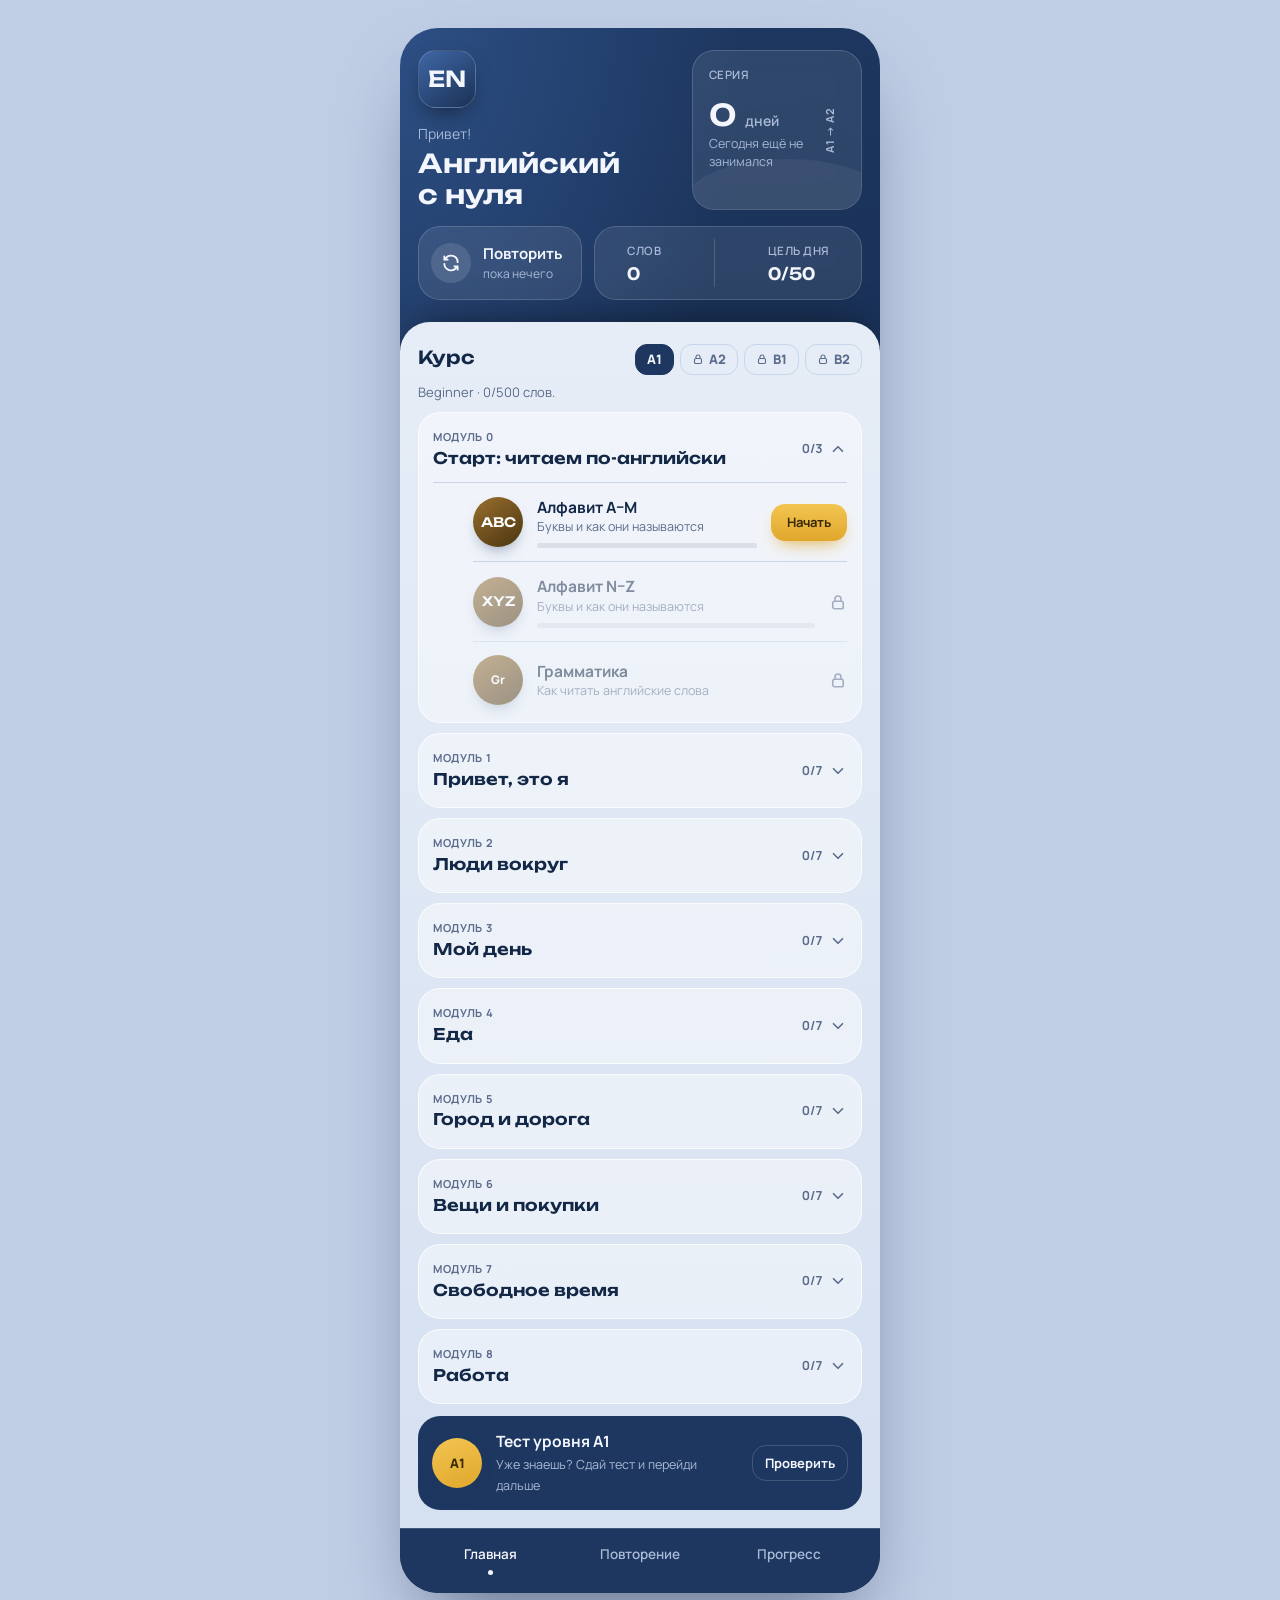
==== commit 088a482a: "Модуль «Старт»: алфавит и правила чтения; слова перед грамматикой Co-Authored-By: Claude Opus 5.5 <n" ====
--- a/index.html
+++ b/index.html
@@ -233,14 +233,14 @@
 <div class="app" id="app"></div>
 
 <script>
-const COURSE = {"levels":[{"id":"A1","name":"Beginner","modules":[{"id":"a1m1","title":"Привет, это я","colors":["#4c78ba","#213f6d"],"grammar":{"title":"to be: am, is, are","text":"По-русски можно сказать «Я Алекс». В английском так нельзя: нужен глагол to be. I am, he/she/it is, you/we/they are. Отрицание — not после глагола, вопрос — глагол в начало.","ex":[["I am Alex.","Я Алекс."],["She is not at home.","Её нет дома."],["Are you a manager?","Вы менеджер?"]],"drills":[{"q":"I ___ from Russia.","ru":"Я из России.","right":"am","wrong":["is","are"]},{"q":"She ___ a manager.","ru":"Она менеджер.","right":"is","wrong":["am","are"]},{"q":"We ___ a team.","ru":"Мы команда.","right":"are","wrong":["is","am"]},{"q":"___ you busy?","ru":"Ты занят?","right":"Are","wrong":["Is","Am"]},{"q":"He ___ not at work today.","ru":"Его сегодня нет на работе.","right":"is","wrong":["are","am"]},{"q":"They ___ my clients.","ru":"Они мои клиенты.","right":"are","wrong":["is","am"]},{"q":"___ it expensive?","ru":"Это дорого?","right":"Is","wrong":["Are","Am"]},{"q":"I ___ not tired.","ru":"Я не устал.","right":"am","wrong":["is","are"]}]},"units":[{"id":"u1","tag":"Hi","title":"Знакомство","sub":"Привет, имя, как дела","words":[{"id":"u1_0","en":"hello","tr":"хэлоу","ru":"привет","exEn":"Hello, my name is Alex.","exRu":"Привет, меня зовут Алекс."},{"id":"u1_1","en":"goodbye","tr":"гудбай","ru":"до свидания","exEn":"Goodbye, see you tomorrow.","exRu":"Пока, увидимся завтра."},{"id":"u1_2","en":"please","tr":"плиз","ru":"пожалуйста","exEn":"Water, please.","exRu":"Воды, пожалуйста."},{"id":"u1_3","en":"thank you","tr":"сэнк ю","ru":"спасибо","exEn":"Thank you very much.","exRu":"Большое спасибо."},{"id":"u1_4","en":"yes","tr":"йес","ru":"да","exEn":"Yes, I am Alex.","exRu":"Да, я Алекс."},{"id":"u1_5","en":"no","tr":"ноу","ru":"нет","exEn":"No, thank you.","exRu":"Нет, спасибо."},{"id":"u1_6","en":"name","tr":"нэйм","ru":"имя","exEn":"What is your name?","exRu":"Как тебя зовут?"},{"id":"u1_7","en":"nice to meet you","tr":"найс ту мит ю","ru":"приятно познакомиться","exEn":"Nice to meet you, Anna.","exRu":"Приятно познакомиться, Анна."},{"id":"u1_8","en":"how are you","tr":"хау а ю","ru":"как дела","exEn":"Hi! How are you?","exRu":"Привет! Как дела?"},{"id":"u1_9","en":"fine","tr":"файн","ru":"хорошо","exEn":"I am fine, thanks.","exRu":"У меня всё хорошо, спасибо."}]},{"id":"u2","tag":"Me","title":"Я и работа","sub":"Бизнес, клиенты, команда","words":[{"id":"u2_0","en":"I","tr":"ай","ru":"я","exEn":"I am from Russia.","exRu":"Я из России."},{"id":"u2_1","en":"you","tr":"ю","ru":"ты / вы","exEn":"Are you a manager?","exRu":"Вы менеджер?"},{"id":"u2_2","en":"work","tr":"уёрк","ru":"работать, работа","exEn":"I work in marketing.","exRu":"Я работаю в маркетинге."},{"id":"u2_3","en":"business","tr":"бизнис","ru":"бизнес","exEn":"I have a small business.","exRu":"У меня небольшой бизнес."},{"id":"u2_4","en":"client","tr":"клайэнт","ru":"клиент","exEn":"My client is in Moscow.","exRu":"Мой клиент в Москве."},{"id":"u2_5","en":"team","tr":"тим","ru":"команда","exEn":"My team is great.","exRu":"У меня отличная команда."},{"id":"u2_6","en":"manager","tr":"мэнэджэр","ru":"менеджер","exEn":"She is a good manager.","exRu":"Она хороший менеджер."},{"id":"u2_7","en":"company","tr":"кампани","ru":"компания","exEn":"This is my company.","exRu":"Это моя компания."},{"id":"u2_8","en":"marketing","tr":"маркэтинг","ru":"маркетинг","exEn":"Marketing is my job.","exRu":"Маркетинг — моя работа."},{"id":"u2_9","en":"city","tr":"сити","ru":"город","exEn":"My city is Novosibirsk.","exRu":"Мой город — Новосибирск."}]},{"id":"u3","tag":"123","title":"Числа 1–10","sub":"От одного до десяти","words":[{"id":"u3_0","en":"one","tr":"уан","ru":"один","exEn":"I have one brother.","exRu":"У меня один брат."},{"id":"u3_1","en":"two","tr":"ту","ru":"два","exEn":"Two coffees, please.","exRu":"Два кофе, пожалуйста."},{"id":"u3_2","en":"three","tr":"сри","ru":"три","exEn":"We have three clients.","exRu":"У нас три клиента."},{"id":"u3_3","en":"four","tr":"фо","ru":"четыре","exEn":"I work four days.","exRu":"Я работаю четыре дня."},{"id":"u3_4","en":"five","tr":"файв","ru":"пять","exEn":"Five minutes, please.","exRu":"Пять минут, пожалуйста."},{"id":"u3_5","en":"six","tr":"сикс","ru":"шесть","exEn":"It is six o'clock.","exRu":"Сейчас шесть часов."},{"id":"u3_6","en":"seven","tr":"сэвн","ru":"семь","exEn":"Seven days a week.","exRu":"Семь дней в неделю."},{"id":"u3_7","en":"eight","tr":"эйт","ru":"восемь","exEn":"I start at eight.","exRu":"Я начинаю в восемь."},{"id":"u3_8","en":"nine","tr":"найн","ru":"девять","exEn":"Nine people in my team.","exRu":"Девять человек в моей команде."},{"id":"u3_9","en":"ten","tr":"тэн","ru":"десять","exEn":"Ten dollars, please.","exRu":"Десять долларов, пожалуйста."}]},{"id":"a1u04","tag":"100","title":"Числа 11–100","sub":"Возраст, цены, номера","words":[{"id":"a1u04_0","en":"eleven","tr":"илэвн","ru":"одиннадцать","exEn":"I have eleven clients.","exRu":"У меня одиннадцать клиентов."},{"id":"a1u04_1","en":"twelve","tr":"туэлв","ru":"двенадцать","exEn":"The meeting is at twelve.","exRu":"Встреча в двенадцать."},{"id":"a1u04_2","en":"fifteen","tr":"фифтин","ru":"пятнадцать","exEn":"Fifteen minutes, please.","exRu":"Пятнадцать минут, пожалуйста."},{"id":"a1u04_3","en":"twenty","tr":"туэнти","ru":"двадцать","exEn":"She is twenty years old.","exRu":"Ей двадцать лет."},{"id":"a1u04_4","en":"thirty","tr":"сёрти","ru":"тридцать","exEn":"Thirty dollars, please.","exRu":"Тридцать долларов, пожалуйста."},{"id":"a1u04_5","en":"forty","tr":"фоти","ru":"сорок","exEn":"Forty people work here.","exRu":"Здесь работают сорок человек."},{"id":"a1u04_6","en":"fifty","tr":"фифти","ru":"пятьдесят","exEn":"It costs fifty dollars.","exRu":"Это стоит пятьдесят долларов."},{"id":"a1u04_7","en":"hundred","tr":"хандрэд","ru":"сто","exEn":"One hundred clients a month.","exRu":"Сто клиентов в месяц."},{"id":"a1u04_8","en":"number","tr":"намбэр","ru":"номер, число","exEn":"What is your phone number?","exRu":"Какой у тебя номер телефона?"},{"id":"a1u04_9","en":"age","tr":"эйдж","ru":"возраст","exEn":"Age is just a number.","exRu":"Возраст — это просто число."}]},{"id":"a1u05","tag":"Map","title":"Страны и языки","sub":"Откуда ты, на чём говоришь","words":[{"id":"a1u05_0","en":"country","tr":"кантри","ru":"страна","exEn":"Russia is a big country.","exRu":"Россия — большая страна."},{"id":"a1u05_1","en":"Russia","tr":"раша","ru":"Россия","exEn":"I live in Russia.","exRu":"Я живу в России."},{"id":"a1u05_2","en":"England","tr":"ингланд","ru":"Англия","exEn":"London is in England.","exRu":"Лондон находится в Англии."},{"id":"a1u05_3","en":"America","tr":"эмэрика","ru":"Америка","exEn":"My friend lives in America.","exRu":"Мой друг живёт в Америке."},{"id":"a1u05_4","en":"China","tr":"чайна","ru":"Китай","exEn":"This phone is from China.","exRu":"Этот телефон из Китая."},{"id":"a1u05_5","en":"Korea","tr":"кориа","ru":"Корея","exEn":"Seoul is in Korea.","exRu":"Сеул находится в Корее."},{"id":"a1u05_6","en":"language","tr":"лэнгуидж","ru":"язык","exEn":"English is a world language.","exRu":"Английский — мировой язык."},{"id":"a1u05_7","en":"English","tr":"инглиш","ru":"английский","exEn":"I speak a little English.","exRu":"Я немного говорю по-английски."},{"id":"a1u05_8","en":"Russian","tr":"рашн","ru":"русский","exEn":"My first language is Russian.","exRu":"Мой родной язык — русский."},{"id":"a1u05_9","en":"speak","tr":"спик","ru":"говорить","exEn":"Do you speak English?","exRu":"Ты говоришь по-английски?"}]},{"id":"a1u06","tag":"Wh?","title":"Вопросы","sub":"Кто, что, когда, почему","words":[{"id":"a1u06_0","en":"what","tr":"уот","ru":"что, какой","exEn":"What is your job?","exRu":"Кем ты работаешь?"},{"id":"a1u06_1","en":"who","tr":"ху","ru":"кто","exEn":"Who is your manager?","exRu":"Кто твой менеджер?"},{"id":"a1u06_2","en":"when","tr":"уэн","ru":"когда","exEn":"When is the meeting?","exRu":"Когда встреча?"},{"id":"a1u06_3","en":"why","tr":"уай","ru":"почему","exEn":"Why are you late?","exRu":"Почему ты опоздал?"},{"id":"a1u06_4","en":"how","tr":"хау","ru":"как","exEn":"How is your business?","exRu":"Как твой бизнес?"},{"id":"a1u06_5","en":"which","tr":"уич","ru":"который, какой","exEn":"Which hotel is yours?","exRu":"Какой отель твой?"},{"id":"a1u06_6","en":"how many","tr":"хау мэни","ru":"сколько (штук)","exEn":"How many people are in your team?","exRu":"Сколько людей в твоей команде?"},{"id":"a1u06_7","en":"how old","tr":"хау оулд","ru":"сколько лет","exEn":"How old is your son?","exRu":"Сколько лет твоему сыну?"},{"id":"a1u06_8","en":"question","tr":"куэсчн","ru":"вопрос","exEn":"I have a question.","exRu":"У меня есть вопрос."},{"id":"a1u06_9","en":"answer","tr":"ансэр","ru":"ответ, отвечать","exEn":"That is a good answer.","exRu":"Это хороший ответ."}]}],"text":null},{"id":"a1m2","title":"Люди вокруг","colors":["#3d8a8f","#1d4a5a"],"grammar":{"title":"have и has: «у меня есть»","text":"«У меня есть» по-английски — I have. С he, she и it — has. Вопрос строится через do или does, отрицание через don't или doesn't, и после них снова have.","ex":[["I have a brother.","У меня есть брат."],["She has two children.","У неё двое детей."],["Do you have a car?","У тебя есть машина?"]],"drills":[{"q":"I ___ a sister.","ru":"У меня есть сестра.","right":"have","wrong":["has","am"]},{"q":"He ___ a big family.","ru":"У него большая семья.","right":"has","wrong":["have","is"]},{"q":"___ you have a car?","ru":"У тебя есть машина?","right":"Do","wrong":["Does","Are"]},{"q":"She ___ have a dog.","ru":"У неё нет собаки.","right":"doesn't","wrong":["don't","isn't"]},{"q":"We ___ three clients today.","ru":"Сегодня у нас три клиента.","right":"have","wrong":["has","are"]},{"q":"___ he have a phone?","ru":"У него есть телефон?","right":"Does","wrong":["Do","Is"]},{"q":"They ___ a nice office.","ru":"У них хороший офис.","right":"have","wrong":["has","is"]},{"q":"I ___ have time now.","ru":"У меня сейчас нет времени.","right":"don't","wrong":["doesn't","am not"]}]},"units":[{"id":"u4","tag":"Fam","title":"Семья","sub":"Мама, брат, сын","words":[{"id":"u4_0","en":"family","tr":"фэмили","ru":"семья","exEn":"My family is big.","exRu":"У меня большая семья."},{"id":"u4_1","en":"mother","tr":"мазэр","ru":"мама","exEn":"My mother is a teacher.","exRu":"Моя мама — учительница."},{"id":"u4_2","en":"father","tr":"фазэр","ru":"папа","exEn":"My father works a lot.","exRu":"Мой папа много работает."},{"id":"u4_3","en":"brother","tr":"бразэр","ru":"брат","exEn":"His brother is ten.","exRu":"Его брату десять."},{"id":"u4_4","en":"sister","tr":"систэр","ru":"сестра","exEn":"Her sister lives in Moscow.","exRu":"Её сестра живёт в Москве."},{"id":"u4_5","en":"friend","tr":"фрэнд","ru":"друг","exEn":"He is my best friend.","exRu":"Он мой лучший друг."},{"id":"u4_6","en":"wife","tr":"уайф","ru":"жена","exEn":"This is my wife.","exRu":"Это моя жена."},{"id":"u4_7","en":"son","tr":"сан","ru":"сын","exEn":"Their son is a student.","exRu":"Их сын — студент."},{"id":"u4_8","en":"daughter","tr":"дотэр","ru":"дочь","exEn":"Our daughter likes music.","exRu":"Наша дочь любит музыку."},{"id":"u4_9","en":"people","tr":"пипл","ru":"люди","exEn":"Many people work here.","exRu":"Здесь работает много людей."}]},{"id":"a1u08","tag":"Look","title":"Внешность","sub":"Высокий, молодой, красивый","words":[{"id":"a1u08_0","en":"tall","tr":"тол","ru":"высокий","exEn":"My brother is tall.","exRu":"Мой брат высокий."},{"id":"a1u08_1","en":"short","tr":"шот","ru":"низкий, короткий","exEn":"She has short hair.","exRu":"У неё короткие волосы."},{"id":"a1u08_2","en":"young","tr":"янг","ru":"молодой","exEn":"My manager is young.","exRu":"Мой менеджер молодой."},{"id":"a1u08_3","en":"old","tr":"оулд","ru":"старый","exEn":"This is an old photo.","exRu":"Это старое фото."},{"id":"a1u08_4","en":"hair","tr":"хэа","ru":"волосы","exEn":"Her hair is long.","exRu":"У неё длинные волосы."},{"id":"a1u08_5","en":"eyes","tr":"айз","ru":"глаза","exEn":"He has blue eyes.","exRu":"У него голубые глаза."},{"id":"a1u08_6","en":"face","tr":"фэйс","ru":"лицо","exEn":"I know this face.","exRu":"Я знаю это лицо."},{"id":"a1u08_7","en":"beautiful","tr":"бьютифул","ru":"красивый","exEn":"Your city is beautiful.","exRu":"Твой город красивый."},{"id":"a1u08_8","en":"long","tr":"лонг","ru":"длинный, долгий","exEn":"It is a long day.","exRu":"Это долгий день."},{"id":"a1u08_9","en":"big","tr":"биг","ru":"большой","exEn":"We have a big office.","exRu":"У нас большой офис."}]},{"id":"a1u09","tag":"Kind","title":"Характер","sub":"Добрый, умный, занятой","words":[{"id":"a1u09_0","en":"kind","tr":"кайнд","ru":"добрый","exEn":"My mother is very kind.","exRu":"Моя мама очень добрая."},{"id":"a1u09_1","en":"smart","tr":"смат","ru":"умный","exEn":"He is a smart manager.","exRu":"Он умный менеджер."},{"id":"a1u09_2","en":"funny","tr":"фани","ru":"смешной","exEn":"My friend is very funny.","exRu":"Мой друг очень смешной."},{"id":"a1u09_3","en":"friendly","tr":"фрэндли","ru":"дружелюбный","exEn":"The people here are friendly.","exRu":"Люди здесь дружелюбные."},{"id":"a1u09_4","en":"good","tr":"гуд","ru":"хороший","exEn":"She is a good teacher.","exRu":"Она хорошая учительница."},{"id":"a1u09_5","en":"bad","tr":"бэд","ru":"плохой","exEn":"This is a bad idea.","exRu":"Это плохая идея."},{"id":"a1u09_6","en":"happy","tr":"хэпи","ru":"счастливый, довольный","exEn":"I am happy today.","exRu":"Сегодня я счастлив."},{"id":"a1u09_7","en":"busy","tr":"бизи","ru":"занятой","exEn":"I am busy now.","exRu":"Я сейчас занят."},{"id":"a1u09_8","en":"tired","tr":"тайэд","ru":"уставший","exEn":"I am tired after work.","exRu":"Я устал после работы."},{"id":"a1u09_9","en":"nice","tr":"найс","ru":"милый, приятный","exEn":"Your team is nice.","exRu":"У тебя приятная команда."}]},{"id":"a1u10","tag":"Job","title":"Профессии","sub":"Кто кем работает","words":[{"id":"a1u10_0","en":"job","tr":"джоб","ru":"работа, должность","exEn":"I like my job.","exRu":"Мне нравится моя работа."},{"id":"a1u10_1","en":"teacher","tr":"тичэр","ru":"учитель","exEn":"Her teacher is from London.","exRu":"Её учитель из Лондона."},{"id":"a1u10_2","en":"doctor","tr":"доктэр","ru":"врач","exEn":"Her father is a doctor.","exRu":"Её папа — врач."},{"id":"a1u10_3","en":"driver","tr":"драйвэр","ru":"водитель","exEn":"The driver is here.","exRu":"Водитель здесь."},{"id":"a1u10_4","en":"engineer","tr":"инджиниа","ru":"инженер","exEn":"He is an engineer.","exRu":"Он инженер."},{"id":"a1u10_5","en":"designer","tr":"дизайнэр","ru":"дизайнер","exEn":"Our designer is very good.","exRu":"Наш дизайнер очень хороший."},{"id":"a1u10_6","en":"developer","tr":"дивэлопэр","ru":"разработчик","exEn":"We need a developer.","exRu":"Нам нужен разработчик."},{"id":"a1u10_7","en":"director","tr":"дирэктэр","ru":"директор","exEn":"She is the director.","exRu":"Она директор."},{"id":"a1u10_8","en":"student","tr":"стьюдэнт","ru":"студент","exEn":"I am not a student.","exRu":"Я не студент."},{"id":"a1u10_9","en":"boss","tr":"бос","ru":"начальник","exEn":"My boss is in Moscow.","exRu":"Мой начальник в Москве."}]},{"id":"a1u11","tag":"Pals","title":"Люди рядом","sub":"Коллеги, дети, гости","words":[{"id":"a1u11_0","en":"colleague","tr":"колиг","ru":"коллега","exEn":"This is my colleague Anna.","exRu":"Это моя коллега Анна."},{"id":"a1u11_1","en":"partner","tr":"патнэр","ru":"партнёр","exEn":"He is my business partner.","exRu":"Он мой бизнес-партнёр."},{"id":"a1u11_2","en":"man","tr":"мэн","ru":"мужчина","exEn":"Who is that man?","exRu":"Кто этот мужчина?"},{"id":"a1u11_3","en":"woman","tr":"вумэн","ru":"женщина","exEn":"That woman is my boss.","exRu":"Та женщина — моя начальница."},{"id":"a1u11_4","en":"child","tr":"чайлд","ru":"ребёнок","exEn":"Their child is five.","exRu":"Их ребёнку пять лет."},{"id":"a1u11_5","en":"children","tr":"чилдрэн","ru":"дети","exEn":"I have two children.","exRu":"У меня двое детей."},{"id":"a1u11_6","en":"boy","tr":"бой","ru":"мальчик","exEn":"The boy is my son.","exRu":"Этот мальчик — мой сын."},{"id":"a1u11_7","en":"girl","tr":"гёрл","ru":"девочка","exEn":"The girl is my daughter.","exRu":"Эта девочка — моя дочь."},{"id":"a1u11_8","en":"guest","tr":"гэст","ru":"гость","exEn":"We have a guest today.","exRu":"Сегодня у нас гость."},{"id":"a1u11_9","en":"neighbor","tr":"нэйбэр","ru":"сосед","exEn":"My neighbor is very friendly.","exRu":"Мой сосед очень дружелюбный."}]},{"id":"a1u12","tag":"Info","title":"Обо мне","sub":"Где живу, телефон, день рождения","words":[{"id":"a1u12_0","en":"live","tr":"лив","ru":"жить","exEn":"I live in Novosibirsk.","exRu":"Я живу в Новосибирске."},{"id":"a1u12_1","en":"from","tr":"фром","ru":"из","exEn":"Where are you from?","exRu":"Откуда ты?"},{"id":"a1u12_2","en":"address","tr":"эдрэс","ru":"адрес","exEn":"What is your address?","exRu":"Какой у тебя адрес?"},{"id":"a1u12_3","en":"phone","tr":"фоун","ru":"телефон","exEn":"My phone is new.","exRu":"У меня новый телефон."},{"id":"a1u12_4","en":"email","tr":"имэйл","ru":"электронная почта","exEn":"Send me an email.","exRu":"Отправь мне письмо."},{"id":"a1u12_5","en":"birthday","tr":"бёсдэй","ru":"день рождения","exEn":"My birthday is in May.","exRu":"Мой день рождения в мае."},{"id":"a1u12_6","en":"married","tr":"мэрид","ru":"женат, замужем","exEn":"Are you married?","exRu":"Ты женат?"},{"id":"a1u12_7","en":"single","tr":"сингл","ru":"холост, не замужем","exEn":"My brother is single.","exRu":"Мой брат не женат."},{"id":"a1u12_8","en":"home","tr":"хоум","ru":"дом, домой","exEn":"I work from home.","exRu":"Я работаю из дома."},{"id":"a1u12_9","en":"love","tr":"лав","ru":"любить, любовь","exEn":"I love my job.","exRu":"Я люблю свою работу."}]}],"text":null},{"id":"a1m3","title":"Мой день","colors":["#6a63b0","#2e2c6a"],"grammar":{"title":"Present Simple: привычки и факты","text":"Present Simple говорит о том, что ты делаешь регулярно. С he, she и it к глаголу добавляется -s. Вопрос: Do you…? Does she…? Отрицание: don't или doesn't, и глагол уже без -s.","ex":[["I get up at seven.","Я встаю в семь."],["She works from home.","Она работает из дома."],["Do you drink coffee?","Ты пьёшь кофе?"]],"drills":[{"q":"She ___ in marketing.","ru":"Она работает в маркетинге.","right":"works","wrong":["work","working"]},{"q":"I ___ coffee every morning.","ru":"Я пью кофе каждое утро.","right":"drink","wrong":["drinks","drinking"]},{"q":"___ he live in Moscow?","ru":"Он живёт в Москве?","right":"Does","wrong":["Do","Is"]},{"q":"We ___ work on Sunday.","ru":"Мы не работаем в воскресенье.","right":"don't","wrong":["doesn't","aren't"]},{"q":"My boss ___ at nine.","ru":"Мой начальник начинает в девять.","right":"starts","wrong":["start","starting"]},{"q":"___ you like tea?","ru":"Ты любишь чай?","right":"Do","wrong":["Does","Are"]},{"q":"He ___ like meetings.","ru":"Он не любит встречи.","right":"doesn't","wrong":["don't","isn't"]},{"q":"They ___ English every day.","ru":"Они говорят по-английски каждый день.","right":"speak","wrong":["speaks","speaking"]}]},"units":[{"id":"u5","tag":"Day","title":"Мой день","sub":"Утро, кофе, время","words":[{"id":"u5_0","en":"morning","tr":"монинг","ru":"утро","exEn":"Good morning, team!","exRu":"Доброе утро, команда!"},{"id":"u5_1","en":"evening","tr":"ивнинг","ru":"вечер","exEn":"I read in the evening.","exRu":"Вечером я читаю."},{"id":"u5_2","en":"day","tr":"дэй","ru":"день","exEn":"Have a nice day!","exRu":"Хорошего дня!"},{"id":"u5_3","en":"today","tr":"тудэй","ru":"сегодня","exEn":"I am busy today.","exRu":"Сегодня я занят."},{"id":"u5_4","en":"tomorrow","tr":"тумороу","ru":"завтра","exEn":"See you tomorrow.","exRu":"Увидимся завтра."},{"id":"u5_5","en":"coffee","tr":"кофи","ru":"кофе","exEn":"I drink coffee every morning.","exRu":"Я пью кофе каждое утро."},{"id":"u5_6","en":"breakfast","tr":"брэкфаст","ru":"завтрак","exEn":"Breakfast is at eight.","exRu":"Завтрак в восемь."},{"id":"u5_7","en":"time","tr":"тайм","ru":"время","exEn":"What time is it?","exRu":"Который час?"},{"id":"u5_8","en":"go","tr":"гоу","ru":"идти, ехать","exEn":"I go to work at nine.","exRu":"Я иду на работу в девять."},{"id":"u5_9","en":"eat","tr":"ит","ru":"есть, кушать","exEn":"We eat at home.","exRu":"Мы едим дома."}]},{"id":"a1u14","tag":"Week","title":"Неделя","sub":"Дни недели и выходные","words":[{"id":"a1u14_0","en":"Monday","tr":"мандэй","ru":"понедельник","exEn":"See you on Monday.","exRu":"Увидимся в понедельник."},{"id":"a1u14_1","en":"Tuesday","tr":"тьюздэй","ru":"вторник","exEn":"The meeting is on Tuesday.","exRu":"Встреча во вторник."},{"id":"a1u14_2","en":"Wednesday","tr":"уэнздэй","ru":"среда","exEn":"I am free on Wednesday.","exRu":"В среду я свободен."},{"id":"a1u14_3","en":"Thursday","tr":"сёздэй","ru":"четверг","exEn":"We have a call on Thursday.","exRu":"В четверг у нас созвон."},{"id":"a1u14_4","en":"Friday","tr":"фрайдэй","ru":"пятница","exEn":"Friday is my favorite day.","exRu":"Пятница — мой любимый день."},{"id":"a1u14_5","en":"Saturday","tr":"сэтэдэй","ru":"суббота","exEn":"I sleep late on Saturday.","exRu":"В субботу я долго сплю."},{"id":"a1u14_6","en":"Sunday","tr":"сандэй","ru":"воскресенье","exEn":"We don't work on Sunday.","exRu":"В воскресенье мы не работаем."},{"id":"a1u14_7","en":"week","tr":"уик","ru":"неделя","exEn":"I work five days a week.","exRu":"Я работаю пять дней в неделю."},{"id":"a1u14_8","en":"weekend","tr":"уикэнд","ru":"выходные","exEn":"Have a nice weekend!","exRu":"Хороших выходных!"},{"id":"a1u14_9","en":"month","tr":"манс","ru":"месяц","exEn":"I travel every month.","exRu":"Я путешествую каждый месяц."}]},{"id":"a1u15","tag":"Clock","title":"Время","sub":"Часы, минуты, рано и поздно","words":[{"id":"a1u15_0","en":"hour","tr":"ауэр","ru":"час","exEn":"The meeting is one hour.","exRu":"Встреча длится час."},{"id":"a1u15_1","en":"minute","tr":"минит","ru":"минута","exEn":"Wait a minute, please.","exRu":"Подожди минутку, пожалуйста."},{"id":"a1u15_2","en":"o'clock","tr":"оклок","ru":"ровно (о часах)","exEn":"It is ten o'clock.","exRu":"Сейчас ровно десять."},{"id":"a1u15_3","en":"half","tr":"хаф","ru":"половина","exEn":"It is half past nine.","exRu":"Сейчас половина десятого."},{"id":"a1u15_4","en":"early","tr":"ёрли","ru":"рано","exEn":"The train is early.","exRu":"Поезд пришёл рано."},{"id":"a1u15_5","en":"late","tr":"лэйт","ru":"поздно, опоздавший","exEn":"Sorry, I am late.","exRu":"Извини, я опоздал."},{"id":"a1u15_6","en":"now","tr":"нау","ru":"сейчас","exEn":"Call me now.","exRu":"Позвони мне сейчас."},{"id":"a1u15_7","en":"night","tr":"найт","ru":"ночь","exEn":"Good night!","exRu":"Спокойной ночи!"},{"id":"a1u15_8","en":"afternoon","tr":"афтэнун","ru":"день, после полудня","exEn":"See you in the afternoon.","exRu":"Увидимся днём."},{"id":"a1u15_9","en":"year","tr":"йиэр","ru":"год","exEn":"This year is very busy.","exRu":"Этот год очень насыщенный."}]},{"id":"a1u16","tag":"Rout","title":"Распорядок","sub":"Встаю, начинаю, заканчиваю","words":[{"id":"a1u16_0","en":"wake up","tr":"уэйк ап","ru":"просыпаться","exEn":"I wake up at seven.","exRu":"Я просыпаюсь в семь."},{"id":"a1u16_1","en":"get up","tr":"гэт ап","ru":"вставать","exEn":"I get up at half past seven.","exRu":"Я встаю в половине восьмого."},{"id":"a1u16_2","en":"take a shower","tr":"тэйк э шауэр","ru":"принимать душ","exEn":"I take a shower every morning.","exRu":"Я принимаю душ каждое утро."},{"id":"a1u16_3","en":"start","tr":"старт","ru":"начинать","exEn":"We start at nine.","exRu":"Мы начинаем в девять."},{"id":"a1u16_4","en":"finish","tr":"финиш","ru":"заканчивать","exEn":"I finish work at six.","exRu":"Я заканчиваю работу в шесть."},{"id":"a1u16_5","en":"come","tr":"кам","ru":"приходить","exEn":"Come to my office.","exRu":"Приходи ко мне в офис."},{"id":"a1u16_6","en":"sleep","tr":"слип","ru":"спать","exEn":"I sleep eight hours.","exRu":"Я сплю восемь часов."},{"id":"a1u16_7","en":"read","tr":"рид","ru":"читать","exEn":"I read news in the morning.","exRu":"Утром я читаю новости."},{"id":"a1u16_8","en":"watch","tr":"уотч","ru":"смотреть","exEn":"We watch TV in the evening.","exRu":"Вечером мы смотрим телевизор."},{"id":"a1u16_9","en":"drive","tr":"драйв","ru":"водить машину","exEn":"I drive to work.","exRu":"Я езжу на работу на машине."}]},{"id":"a1u17","tag":"Often","title":"Как часто","sub":"Всегда, иногда, никогда","words":[{"id":"a1u17_0","en":"always","tr":"олуэйз","ru":"всегда","exEn":"I always drink coffee.","exRu":"Я всегда пью кофе."},{"id":"a1u17_1","en":"usually","tr":"южуали","ru":"обычно","exEn":"I usually work at home.","exRu":"Обычно я работаю дома."},{"id":"a1u17_2","en":"often","tr":"офн","ru":"часто","exEn":"We often have meetings.","exRu":"У нас часто бывают встречи."},{"id":"a1u17_3","en":"sometimes","tr":"самтаймз","ru":"иногда","exEn":"Sometimes I work on Saturday.","exRu":"Иногда я работаю в субботу."},{"id":"a1u17_4","en":"never","tr":"нэвэр","ru":"никогда","exEn":"I never eat breakfast.","exRu":"Я никогда не завтракаю."},{"id":"a1u17_5","en":"every","tr":"эври","ru":"каждый","exEn":"I call my mother every day.","exRu":"Я звоню маме каждый день."},{"id":"a1u17_6","en":"again","tr":"эгэн","ru":"снова","exEn":"Say it again, please.","exRu":"Скажи ещё раз, пожалуйста."},{"id":"a1u17_7","en":"then","tr":"зэн","ru":"потом, затем","exEn":"I have breakfast, then I go to work.","exRu":"Я завтракаю, потом иду на работу."},{"id":"a1u17_8","en":"after","tr":"афтэр","ru":"после","exEn":"I read after dinner.","exRu":"Я читаю после ужина."},{"id":"a1u17_9","en":"before","tr":"бифо","ru":"до, перед","exEn":"I drink coffee before work.","exRu":"Я пью кофе перед работой."}]},{"id":"a1u18","tag":"Flat","title":"Дом и квартира","sub":"Комнаты, окно, стол","words":[{"id":"a1u18_0","en":"house","tr":"хаус","ru":"дом (здание)","exEn":"Their house is big.","exRu":"У них большой дом."},{"id":"a1u18_1","en":"apartment","tr":"эпатмэнт","ru":"квартира","exEn":"My apartment is in the center.","exRu":"Моя квартира в центре."},{"id":"a1u18_2","en":"room","tr":"рум","ru":"комната","exEn":"This room is my office.","exRu":"Эта комната — мой кабинет."},{"id":"a1u18_3","en":"kitchen","tr":"китчин","ru":"кухня","exEn":"We eat in the kitchen.","exRu":"Мы едим на кухне."},{"id":"a1u18_4","en":"bedroom","tr":"бэдрум","ru":"спальня","exEn":"The bedroom is small.","exRu":"Спальня маленькая."},{"id":"a1u18_5","en":"bathroom","tr":"басрум","ru":"ванная","exEn":"Where is the bathroom?","exRu":"Где ванная?"},{"id":"a1u18_6","en":"door","tr":"до","ru":"дверь","exEn":"Close the door, please.","exRu":"Закрой дверь, пожалуйста."},{"id":"a1u18_7","en":"window","tr":"уиндоу","ru":"окно","exEn":"Open the window, please.","exRu":"Открой окно, пожалуйста."},{"id":"a1u18_8","en":"table","tr":"тэйбл","ru":"стол","exEn":"The phone is on the table.","exRu":"Телефон на столе."},{"id":"a1u18_9","en":"bed","tr":"бэд","ru":"кровать","exEn":"I go to bed at eleven.","exRu":"Я ложусь спать в одиннадцать."}]}],"text":null},{"id":"a1m4","title":"Еда","colors":["#b0745a","#5e3426"],"grammar":{"title":"some и any, Can I have…?","text":"some — «немного, несколько» в обычных предложениях. any — в вопросах и отрицаниях. Перед одним предметом ставим a, а если слово начинается с гласного звука — an: an apple. Вежливая просьба — Can I have…?","ex":[["I have some water.","У меня есть немного воды."],["Do you have any tea?","У вас есть чай?"],["Can I have a coffee, please?","Можно мне кофе, пожалуйста?"]],"drills":[{"q":"Can I have ___ water?","ru":"Можно мне воды?","right":"some","wrong":["any","a"]},{"q":"Do you have ___ milk?","ru":"У вас есть молоко?","right":"any","wrong":["some","a"]},{"q":"We don't have ___ bread.","ru":"У нас нет хлеба.","right":"any","wrong":["some","a"]},{"q":"I want ___ apple.","ru":"Я хочу яблоко.","right":"an","wrong":["a","some"]},{"q":"___ I have the menu, please?","ru":"Можно мне меню?","right":"Can","wrong":["Do","Am"]},{"q":"I buy ___ eggs every week.","ru":"Я покупаю яйца каждую неделю.","right":"some","wrong":["any","an"]},{"q":"She doesn't want ___ sugar.","ru":"Она не хочет сахара.","right":"any","wrong":["some","a"]},{"q":"I need ___ banana.","ru":"Мне нужен банан.","right":"a","wrong":["an","any"]}]},"units":[{"id":"u6","tag":"Go","title":"Кафе и город","sub":"Счёт, такси, отель","words":[{"id":"u6_0","en":"water","tr":"уотэр","ru":"вода","exEn":"Can I have some water?","exRu":"Можно мне воды?"},{"id":"u6_1","en":"tea","tr":"ти","ru":"чай","exEn":"Black tea, please.","exRu":"Чёрный чай, пожалуйста."},{"id":"u6_2","en":"menu","tr":"мэнью","ru":"меню","exEn":"Can I see the menu?","exRu":"Можно посмотреть меню?"},{"id":"u6_3","en":"bill","tr":"бил","ru":"счёт (в кафе)","exEn":"The bill, please.","exRu":"Счёт, пожалуйста."},{"id":"u6_4","en":"how much","tr":"хау мач","ru":"сколько стоит","exEn":"How much is it?","exRu":"Сколько это стоит?"},{"id":"u6_5","en":"where","tr":"уэа","ru":"где","exEn":"Where is the hotel?","exRu":"Где отель?"},{"id":"u6_6","en":"street","tr":"стрит","ru":"улица","exEn":"This street is long.","exRu":"Эта улица длинная."},{"id":"u6_7","en":"hotel","tr":"хоутэл","ru":"отель","exEn":"My hotel is near here.","exRu":"Мой отель рядом."},{"id":"u6_8","en":"taxi","tr":"тэкси","ru":"такси","exEn":"I need a taxi.","exRu":"Мне нужно такси."},{"id":"u6_9","en":"airport","tr":"эапот","ru":"аэропорт","exEn":"Take me to the airport.","exRu":"Отвезите меня в аэропорт."}]},{"id":"a1u20","tag":"Food","title":"Продукты","sub":"Хлеб, молоко, мясо","words":[{"id":"a1u20_0","en":"food","tr":"фуд","ru":"еда","exEn":"The food here is great.","exRu":"Еда здесь отличная."},{"id":"a1u20_1","en":"bread","tr":"брэд","ru":"хлеб","exEn":"I buy bread every day.","exRu":"Я покупаю хлеб каждый день."},{"id":"a1u20_2","en":"milk","tr":"милк","ru":"молоко","exEn":"Coffee with milk, please.","exRu":"Кофе с молоком, пожалуйста."},{"id":"a1u20_3","en":"egg","tr":"эг","ru":"яйцо","exEn":"I eat two eggs for breakfast.","exRu":"На завтрак я ем два яйца."},{"id":"a1u20_4","en":"cheese","tr":"чиз","ru":"сыр","exEn":"I love cheese.","exRu":"Я люблю сыр."},{"id":"a1u20_5","en":"meat","tr":"мит","ru":"мясо","exEn":"I don't eat meat.","exRu":"Я не ем мясо."},{"id":"a1u20_6","en":"fish","tr":"фиш","ru":"рыба","exEn":"Fish is good for you.","exRu":"Рыба полезна."},{"id":"a1u20_7","en":"chicken","tr":"чикин","ru":"курица","exEn":"Chicken and rice, please.","exRu":"Курицу с рисом, пожалуйста."},{"id":"a1u20_8","en":"rice","tr":"райс","ru":"рис","exEn":"Rice is cheap.","exRu":"Рис дешёвый."},{"id":"a1u20_9","en":"vegetables","tr":"вэджтэблз","ru":"овощи","exEn":"Eat more vegetables.","exRu":"Ешь больше овощей."}]},{"id":"a1u21","tag":"Cup","title":"Фрукты и напитки","sub":"Сок, вино, чашка","words":[{"id":"a1u21_0","en":"fruit","tr":"фрут","ru":"фрукты","exEn":"I eat fruit every day.","exRu":"Я ем фрукты каждый день."},{"id":"a1u21_1","en":"apple","tr":"эпл","ru":"яблоко","exEn":"This apple is sweet.","exRu":"Это яблоко сладкое."},{"id":"a1u21_2","en":"orange","tr":"ориндж","ru":"апельсин, оранжевый","exEn":"I like oranges.","exRu":"Я люблю апельсины."},{"id":"a1u21_3","en":"banana","tr":"бэнана","ru":"банан","exEn":"Bananas are cheap here.","exRu":"Бананы здесь дешёвые."},{"id":"a1u21_4","en":"juice","tr":"джус","ru":"сок","exEn":"Apple juice, please.","exRu":"Яблочный сок, пожалуйста."},{"id":"a1u21_5","en":"beer","tr":"биэр","ru":"пиво","exEn":"One beer, please.","exRu":"Одно пиво, пожалуйста."},{"id":"a1u21_6","en":"wine","tr":"уайн","ru":"вино","exEn":"Red or white wine?","exRu":"Красное или белое вино?"},{"id":"a1u21_7","en":"sugar","tr":"шугэр","ru":"сахар","exEn":"No sugar, please.","exRu":"Без сахара, пожалуйста."},{"id":"a1u21_8","en":"cup","tr":"кап","ru":"чашка","exEn":"A cup of tea, please.","exRu":"Чашку чая, пожалуйста."},{"id":"a1u21_9","en":"glass","tr":"глас","ru":"стакан, бокал","exEn":"A glass of water, please.","exRu":"Стакан воды, пожалуйста."}]},{"id":"a1u22","tag":"Cook","title":"Готовка и вкус","sub":"Голодный, вкусный, горячий","words":[{"id":"a1u22_0","en":"cook","tr":"кук","ru":"готовить","exEn":"I cook dinner at home.","exRu":"Я готовлю ужин дома."},{"id":"a1u22_1","en":"dinner","tr":"диннэр","ru":"ужин","exEn":"Dinner is at seven.","exRu":"Ужин в семь."},{"id":"a1u22_2","en":"lunch","tr":"ланч","ru":"обед","exEn":"Let's have lunch together.","exRu":"Давай пообедаем вместе."},{"id":"a1u22_3","en":"hungry","tr":"хангри","ru":"голодный","exEn":"I am very hungry.","exRu":"Я очень голоден."},{"id":"a1u22_4","en":"thirsty","tr":"сёрсти","ru":"испытывающий жажду","exEn":"Are you thirsty?","exRu":"Хочешь пить?"},{"id":"a1u22_5","en":"delicious","tr":"дилишэс","ru":"очень вкусный","exEn":"This soup is delicious.","exRu":"Этот суп очень вкусный."},{"id":"a1u22_6","en":"sweet","tr":"свит","ru":"сладкий","exEn":"The cake is too sweet.","exRu":"Торт слишком сладкий."},{"id":"a1u22_7","en":"hot","tr":"хот","ru":"горячий, жаркий","exEn":"The tea is very hot.","exRu":"Чай очень горячий."},{"id":"a1u22_8","en":"cold","tr":"коулд","ru":"холодный","exEn":"I want a cold drink.","exRu":"Я хочу холодный напиток."},{"id":"a1u22_9","en":"salt","tr":"солт","ru":"соль","exEn":"Can I have some salt?","exRu":"Можно мне соль?"}]},{"id":"a1u23","tag":"Menu","title":"Ресторан","sub":"Заказать, заплатить, картой","words":[{"id":"a1u23_0","en":"restaurant","tr":"рэстрон","ru":"ресторан","exEn":"This restaurant is new.","exRu":"Этот ресторан новый."},{"id":"a1u23_1","en":"waiter","tr":"уэйтэр","ru":"официант","exEn":"The waiter is very friendly.","exRu":"Официант очень дружелюбный."},{"id":"a1u23_2","en":"order","tr":"одэр","ru":"заказывать, заказ","exEn":"Can I order now?","exRu":"Можно заказать сейчас?"},{"id":"a1u23_3","en":"want","tr":"уонт","ru":"хотеть","exEn":"I want a salad.","exRu":"Я хочу салат."},{"id":"a1u23_4","en":"salad","tr":"сэлэд","ru":"салат","exEn":"A green salad, please.","exRu":"Зелёный салат, пожалуйста."},{"id":"a1u23_5","en":"soup","tr":"суп","ru":"суп","exEn":"The soup is hot.","exRu":"Суп горячий."},{"id":"a1u23_6","en":"dessert","tr":"дизёрт","ru":"десерт","exEn":"No dessert for me.","exRu":"Мне без десерта."},{"id":"a1u23_7","en":"pay","tr":"пэй","ru":"платить","exEn":"Can I pay by card?","exRu":"Можно заплатить картой?"},{"id":"a1u23_8","en":"card","tr":"кад","ru":"карта","exEn":"I pay by card.","exRu":"Я плачу картой."},{"id":"a1u23_9","en":"cash","tr":"кэш","ru":"наличные","exEn":"Do you take cash?","exRu":"Вы принимаете наличные?"}]},{"id":"a1u24","tag":"Shop","title":"Магазин","sub":"Купить, цена, дорого","words":[{"id":"a1u24_0","en":"shop","tr":"шоп","ru":"магазин","exEn":"The shop is near my house.","exRu":"Магазин рядом с моим домом."},{"id":"a1u24_1","en":"buy","tr":"бай","ru":"покупать","exEn":"I buy food on Sunday.","exRu":"Я покупаю продукты в воскресенье."},{"id":"a1u24_2","en":"sell","tr":"сэл","ru":"продавать","exEn":"We sell marketing services.","exRu":"Мы продаём маркетинговые услуги."},{"id":"a1u24_3","en":"price","tr":"прайс","ru":"цена","exEn":"What is the price?","exRu":"Какая цена?"},{"id":"a1u24_4","en":"cheap","tr":"чип","ru":"дешёвый","exEn":"This phone is cheap.","exRu":"Этот телефон дешёвый."},{"id":"a1u24_5","en":"expensive","tr":"икспэнсив","ru":"дорогой","exEn":"Moscow is expensive.","exRu":"Москва — дорогой город."},{"id":"a1u24_6","en":"money","tr":"мани","ru":"деньги","exEn":"Time is money.","exRu":"Время — деньги."},{"id":"a1u24_7","en":"open","tr":"оупэн","ru":"открытый, открывать","exEn":"Is the shop open now?","exRu":"Магазин сейчас открыт?"},{"id":"a1u24_8","en":"closed","tr":"клоузд","ru":"закрытый","exEn":"The bank is closed today.","exRu":"Банк сегодня закрыт."},{"id":"a1u24_9","en":"bag","tr":"бэг","ru":"сумка, пакет","exEn":"Do you need a bag?","exRu":"Вам нужен пакет?"}]}],"text":null},{"id":"a1m5","title":"Город и дорога","colors":["#5f8a4e","#2b4a25"],"grammar":{"title":"there is и there are, предлоги места","text":"Когда говорим, что где-то что-то есть, используем there is (один предмет) или there are (несколько). Предлоги: in — внутри, on — на, near — рядом, next to — рядом с, between — между.","ex":[["There is a café near my office.","Рядом с моим офисом есть кафе."],["There are two hotels on this street.","На этой улице два отеля."],["Is there a bank here?","Здесь есть банк?"]],"drills":[{"q":"___ a bank near here.","ru":"Здесь рядом есть банк.","right":"There is","wrong":["There are","It are"]},{"q":"___ many people in the office.","ru":"В офисе много людей.","right":"There are","wrong":["There is","It is"]},{"q":"___ there a taxi?","ru":"Тут есть такси?","right":"Is","wrong":["Are","Do"]},{"q":"The phone is ___ the table.","ru":"Телефон на столе.","right":"on","wrong":["in","at"]},{"q":"My office is ___ the city center.","ru":"Мой офис в центре города.","right":"in","wrong":["on","at"]},{"q":"The café is ___ to the hotel.","ru":"Кафе рядом с отелем.","right":"next","wrong":["near","between"]},{"q":"___ there any shops here?","ru":"Здесь есть магазины?","right":"Are","wrong":["Is","Do"]},{"q":"The bank is ___ the café and the hotel.","ru":"Банк между кафе и отелем.","right":"between","wrong":["next","on"]}]},"units":[{"id":"a1u25","tag":"City","title":"Места в городе","sub":"Парк, офис, аптека","words":[{"id":"a1u25_0","en":"center","tr":"сэнтэр","ru":"центр","exEn":"We live in the city center.","exRu":"Мы живём в центре города."},{"id":"a1u25_1","en":"bank","tr":"бэнк","ru":"банк","exEn":"I go to the bank on Monday.","exRu":"В понедельник я иду в банк."},{"id":"a1u25_2","en":"park","tr":"пак","ru":"парк","exEn":"We walk in the park.","exRu":"Мы гуляем в парке."},{"id":"a1u25_3","en":"office","tr":"офис","ru":"офис","exEn":"My office is on Lenin Street.","exRu":"Мой офис на улице Ленина."},{"id":"a1u25_4","en":"school","tr":"скул","ru":"школа","exEn":"My son goes to school.","exRu":"Мой сын ходит в школу."},{"id":"a1u25_5","en":"hospital","tr":"хоспитл","ru":"больница","exEn":"The hospital is near here.","exRu":"Больница рядом."},{"id":"a1u25_6","en":"museum","tr":"мьюзиэм","ru":"музей","exEn":"The museum is open on Sunday.","exRu":"Музей открыт в воскресенье."},{"id":"a1u25_7","en":"market","tr":"макит","ru":"рынок","exEn":"I buy fruit at the market.","exRu":"Я покупаю фрукты на рынке."},{"id":"a1u25_8","en":"cinema","tr":"синэма","ru":"кинотеатр","exEn":"Let's go to the cinema.","exRu":"Пойдём в кино."},{"id":"a1u25_9","en":"pharmacy","tr":"фамэси","ru":"аптека","exEn":"Is there a pharmacy here?","exRu":"Здесь есть аптека?"}]},{"id":"a1u26","tag":"Bus","title":"Транспорт","sub":"Автобус, поезд, билет","words":[{"id":"a1u26_0","en":"bus","tr":"бас","ru":"автобус","exEn":"I take the bus to work.","exRu":"Я езжу на работу на автобусе."},{"id":"a1u26_1","en":"train","tr":"трэйн","ru":"поезд","exEn":"The train is at eight.","exRu":"Поезд в восемь."},{"id":"a1u26_2","en":"car","tr":"ка","ru":"машина","exEn":"My car is black.","exRu":"У меня чёрная машина."},{"id":"a1u26_3","en":"plane","tr":"плэйн","ru":"самолёт","exEn":"The plane is late.","exRu":"Самолёт задерживается."},{"id":"a1u26_4","en":"metro","tr":"мэтроу","ru":"метро","exEn":"I go by metro.","exRu":"Я езжу на метро."},{"id":"a1u26_5","en":"ticket","tr":"тикит","ru":"билет","exEn":"One ticket, please.","exRu":"Один билет, пожалуйста."},{"id":"a1u26_6","en":"station","tr":"стэйшн","ru":"станция, вокзал","exEn":"Where is the station?","exRu":"Где вокзал?"},{"id":"a1u26_7","en":"stop","tr":"стоп","ru":"остановка, останавливать","exEn":"This is my stop.","exRu":"Это моя остановка."},{"id":"a1u26_8","en":"fast","tr":"фаст","ru":"быстрый","exEn":"The train is very fast.","exRu":"Поезд очень быстрый."},{"id":"a1u26_9","en":"slow","tr":"слоу","ru":"медленный","exEn":"The bus is slow.","exRu":"Автобус медленный."}]},{"id":"a1u27","tag":"Way","title":"Как пройти","sub":"Налево, прямо, далеко","words":[{"id":"a1u27_0","en":"left","tr":"лэфт","ru":"налево, левый","exEn":"Turn left here.","exRu":"Здесь поверни налево."},{"id":"a1u27_1","en":"right","tr":"райт","ru":"направо, правый","exEn":"The hotel is on the right.","exRu":"Отель справа."},{"id":"a1u27_2","en":"straight","tr":"стрэйт","ru":"прямо","exEn":"Go straight on.","exRu":"Идите прямо."},{"id":"a1u27_3","en":"turn","tr":"тёрн","ru":"поворачивать","exEn":"Turn right at the bank.","exRu":"У банка поверни направо."},{"id":"a1u27_4","en":"near","tr":"ниа","ru":"рядом, близко","exEn":"Is it near?","exRu":"Это близко?"},{"id":"a1u27_5","en":"far","tr":"фа","ru":"далеко","exEn":"The airport is far from here.","exRu":"Аэропорт далеко отсюда."},{"id":"a1u27_6","en":"map","tr":"мэп","ru":"карта (местности)","exEn":"Show me on the map, please.","exRu":"Покажите мне на карте, пожалуйста."},{"id":"a1u27_7","en":"corner","tr":"конэр","ru":"угол","exEn":"The café is on the corner.","exRu":"Кафе на углу."},{"id":"a1u27_8","en":"way","tr":"уэй","ru":"путь, дорога","exEn":"Is this the way to the station?","exRu":"Это дорога к вокзалу?"},{"id":"a1u27_9","en":"here","tr":"хиа","ru":"здесь","exEn":"Wait here, please.","exRu":"Подожди здесь, пожалуйста."}]},{"id":"a1u28","tag":"Stay","title":"Отель","sub":"Бронь, ключ, этаж","words":[{"id":"a1u28_0","en":"reservation","tr":"рэзэвэйшн","ru":"бронь","exEn":"I have a reservation.","exRu":"У меня есть бронь."},{"id":"a1u28_1","en":"book","tr":"бук","ru":"бронировать, книга","exEn":"I want to book a room.","exRu":"Я хочу забронировать номер."},{"id":"a1u28_2","en":"key","tr":"ки","ru":"ключ","exEn":"Here is your key.","exRu":"Вот ваш ключ."},{"id":"a1u28_3","en":"floor","tr":"флор","ru":"этаж, пол","exEn":"My room is on the fifth floor.","exRu":"Мой номер на пятом этаже."},{"id":"a1u28_4","en":"elevator","tr":"элэвэйтэр","ru":"лифт","exEn":"The elevator is on the left.","exRu":"Лифт слева."},{"id":"a1u28_5","en":"reception","tr":"рисэпшн","ru":"стойка регистрации","exEn":"Ask at reception.","exRu":"Спросите на ресепшене."},{"id":"a1u28_6","en":"stay","tr":"стэй","ru":"останавливаться, жить (в отеле)","exEn":"I stay here for three nights.","exRu":"Я живу здесь три ночи."},{"id":"a1u28_7","en":"check in","tr":"чек ин","ru":"заселяться","exEn":"Can I check in now?","exRu":"Можно заселиться сейчас?"},{"id":"a1u28_8","en":"check out","tr":"чек аут","ru":"выезжать","exEn":"Check out is at twelve.","exRu":"Выезд в двенадцать."},{"id":"a1u28_9","en":"password","tr":"пасуёрд","ru":"пароль","exEn":"What is the Wi-Fi password?","exRu":"Какой пароль от вай-фая?"}]},{"id":"a1u29","tag":"Fly","title":"Аэропорт","sub":"Паспорт, рейс, багаж","words":[{"id":"a1u29_0","en":"passport","tr":"паспорт","ru":"паспорт","exEn":"Here is my passport.","exRu":"Вот мой паспорт."},{"id":"a1u29_1","en":"flight","tr":"флайт","ru":"рейс, перелёт","exEn":"My flight is at six.","exRu":"Мой рейс в шесть."},{"id":"a1u29_2","en":"gate","tr":"гэйт","ru":"выход на посадку","exEn":"Go to gate five.","exRu":"Пройдите к выходу пять."},{"id":"a1u29_3","en":"luggage","tr":"лагидж","ru":"багаж","exEn":"Where is my luggage?","exRu":"Где мой багаж?"},{"id":"a1u29_4","en":"trip","tr":"трип","ru":"поездка","exEn":"Have a nice trip!","exRu":"Хорошей поездки!"},{"id":"a1u29_5","en":"travel","tr":"трэвл","ru":"путешествовать","exEn":"I travel a lot for work.","exRu":"Я много езжу по работе."},{"id":"a1u29_6","en":"arrive","tr":"эрайв","ru":"прибывать","exEn":"We arrive at ten.","exRu":"Мы прибываем в десять."},{"id":"a1u29_7","en":"leave","tr":"лив","ru":"уезжать, уходить","exEn":"The train leaves at nine.","exRu":"Поезд отправляется в девять."},{"id":"a1u29_8","en":"delay","tr":"дилэй","ru":"задержка","exEn":"There is a delay.","exRu":"Есть задержка."},{"id":"a1u29_9","en":"visa","tr":"виза","ru":"виза","exEn":"Do I need a visa?","exRu":"Мне нужна виза?"}]},{"id":"a1u30","tag":"Sky","title":"Погода","sub":"Солнце, дождь, снег","words":[{"id":"a1u30_0","en":"weather","tr":"уэзэр","ru":"погода","exEn":"The weather is nice today.","exRu":"Сегодня хорошая погода."},{"id":"a1u30_1","en":"sun","tr":"сан","ru":"солнце","exEn":"I love the sun.","exRu":"Я люблю солнце."},{"id":"a1u30_2","en":"rain","tr":"рэйн","ru":"дождь","exEn":"Rain again!","exRu":"Опять дождь!"},{"id":"a1u30_3","en":"snow","tr":"сноу","ru":"снег","exEn":"There is a lot of snow in Novosibirsk.","exRu":"В Новосибирске много снега."},{"id":"a1u30_4","en":"wind","tr":"уинд","ru":"ветер","exEn":"The wind is cold.","exRu":"Ветер холодный."},{"id":"a1u30_5","en":"warm","tr":"уом","ru":"тёплый","exEn":"It is warm in the office.","exRu":"В офисе тепло."},{"id":"a1u30_6","en":"sunny","tr":"сани","ru":"солнечный","exEn":"It is a sunny day.","exRu":"Сегодня солнечный день."},{"id":"a1u30_7","en":"cloudy","tr":"клауди","ru":"облачный","exEn":"It is cloudy today.","exRu":"Сегодня облачно."},{"id":"a1u30_8","en":"winter","tr":"уинтэр","ru":"зима","exEn":"Winter is long here.","exRu":"Зима здесь долгая."},{"id":"a1u30_9","en":"summer","tr":"самэр","ru":"лето","exEn":"Summer is short.","exRu":"Лето короткое."}]}],"text":null},{"id":"a1m6","title":"Вещи и покупки","colors":["#8a5a9c","#43275a"],"grammar":{"title":"this, that, these, those","text":"this — «это», про то, что рядом. that — «то», про то, что дальше. Если предметов несколько: these (рядом) и those (дальше).","ex":[["This is my phone.","Это мой телефон."],["That car is expensive.","Та машина дорогая."],["These shoes are new.","Эти ботинки новые."]],"drills":[{"q":"___ is my laptop.","ru":"Это мой ноутбук (рядом).","right":"This","wrong":["These","Those"]},{"q":"___ shoes are nice.","ru":"Эти ботинки красивые (рядом).","right":"These","wrong":["This","That"]},{"q":"Look at ___ building over there.","ru":"Посмотри на то здание вон там.","right":"that","wrong":["these","this"]},{"q":"___ people are my colleagues.","ru":"Те люди — мои коллеги.","right":"Those","wrong":["That","This"]},{"q":"Is ___ your bag?","ru":"Это твоя сумка (рядом)?","right":"this","wrong":["these","those"]},{"q":"I like ___ colors.","ru":"Мне нравятся эти цвета (рядом).","right":"these","wrong":["this","that"]},{"q":"___ is our new office.","ru":"Вон то — наш новый офис.","right":"That","wrong":["Those","These"]},{"q":"How much are ___ glasses?","ru":"Сколько стоят эти очки (рядом)?","right":"these","wrong":["this","that"]}]},"units":[{"id":"a1u31","tag":"Wear","title":"Одежда","sub":"Рубашка, куртка, костюм","words":[{"id":"a1u31_0","en":"clothes","tr":"клоуз","ru":"одежда","exEn":"I buy clothes online.","exRu":"Я покупаю одежду онлайн."},{"id":"a1u31_1","en":"shirt","tr":"шёрт","ru":"рубашка","exEn":"This shirt is new.","exRu":"Эта рубашка новая."},{"id":"a1u31_2","en":"T-shirt","tr":"ти-шёрт","ru":"футболка","exEn":"I wear a T-shirt at home.","exRu":"Дома я ношу футболку."},{"id":"a1u31_3","en":"jacket","tr":"джэкит","ru":"куртка, пиджак","exEn":"Take a warm jacket.","exRu":"Возьми тёплую куртку."},{"id":"a1u31_4","en":"shoes","tr":"шуз","ru":"обувь, ботинки","exEn":"These shoes are nice.","exRu":"Эти ботинки красивые."},{"id":"a1u31_5","en":"dress","tr":"дрэс","ru":"платье","exEn":"Her dress is beautiful.","exRu":"У неё красивое платье."},{"id":"a1u31_6","en":"jeans","tr":"джинз","ru":"джинсы","exEn":"I wear jeans to work.","exRu":"Я хожу на работу в джинсах."},{"id":"a1u31_7","en":"hat","tr":"хэт","ru":"шапка, шляпа","exEn":"It is cold, take a hat.","exRu":"Холодно, возьми шапку."},{"id":"a1u31_8","en":"suit","tr":"сут","ru":"костюм","exEn":"He wears a suit to meetings.","exRu":"На встречи он ходит в костюме."},{"id":"a1u31_9","en":"wear","tr":"уэа","ru":"носить (одежду)","exEn":"What do you wear to work?","exRu":"В чём ты ходишь на работу?"}]},{"id":"a1u32","tag":"Color","title":"Цвета","sub":"Чёрный, белый, любимый","words":[{"id":"a1u32_0","en":"color","tr":"калэр","ru":"цвет","exEn":"What is your favorite color?","exRu":"Какой твой любимый цвет?"},{"id":"a1u32_1","en":"black","tr":"блэк","ru":"чёрный","exEn":"I like black coffee.","exRu":"Я люблю чёрный кофе."},{"id":"a1u32_2","en":"white","tr":"уайт","ru":"белый","exEn":"A white shirt, please.","exRu":"Белую рубашку, пожалуйста."},{"id":"a1u32_3","en":"red","tr":"рэд","ru":"красный","exEn":"Red is my favorite color.","exRu":"Красный — мой любимый цвет."},{"id":"a1u32_4","en":"blue","tr":"блу","ru":"синий, голубой","exEn":"The sky is blue.","exRu":"Небо голубое."},{"id":"a1u32_5","en":"green","tr":"грин","ru":"зелёный","exEn":"I drink green tea.","exRu":"Я пью зелёный чай."},{"id":"a1u32_6","en":"yellow","tr":"йелоу","ru":"жёлтый","exEn":"The taxi is yellow.","exRu":"Такси жёлтое."},{"id":"a1u32_7","en":"gray","tr":"грэй","ru":"серый","exEn":"Gray suits are popular.","exRu":"Серые костюмы популярны."},{"id":"a1u32_8","en":"brown","tr":"браун","ru":"коричневый","exEn":"He has brown eyes.","exRu":"У него карие глаза."},{"id":"a1u32_9","en":"favorite","tr":"фэйврит","ru":"любимый","exEn":"This is my favorite café.","exRu":"Это моё любимое кафе."}]},{"id":"a1u33","tag":"Tech","title":"Техника","sub":"Ноутбук, приложение, сайт","words":[{"id":"a1u33_0","en":"laptop","tr":"лэптоп","ru":"ноутбук","exEn":"My laptop is very fast.","exRu":"Мой ноутбук очень быстрый."},{"id":"a1u33_1","en":"computer","tr":"компьютэр","ru":"компьютер","exEn":"I work on a computer all day.","exRu":"Я весь день работаю за компьютером."},{"id":"a1u33_2","en":"app","tr":"эп","ru":"приложение","exEn":"We make an app.","exRu":"Мы делаем приложение."},{"id":"a1u33_3","en":"website","tr":"уэбсайт","ru":"сайт","exEn":"Our website is new.","exRu":"У нас новый сайт."},{"id":"a1u33_4","en":"message","tr":"мэсидж","ru":"сообщение","exEn":"Send me a message.","exRu":"Отправь мне сообщение."},{"id":"a1u33_5","en":"internet","tr":"интэрнэт","ru":"интернет","exEn":"The internet is slow here.","exRu":"Здесь медленный интернет."},{"id":"a1u33_6","en":"screen","tr":"скрин","ru":"экран","exEn":"The screen is too small.","exRu":"Экран слишком маленький."},{"id":"a1u33_7","en":"charger","tr":"чарджэр","ru":"зарядка","exEn":"Do you have a charger?","exRu":"У тебя есть зарядка?"},{"id":"a1u33_8","en":"camera","tr":"кэмэра","ru":"камера, фотоаппарат","exEn":"The camera is good.","exRu":"Камера хорошая."},{"id":"a1u33_9","en":"online","tr":"онлайн","ru":"онлайн","exEn":"We work online.","exRu":"Мы работаем онлайн."}]},{"id":"a1u34","tag":"Desk","title":"Офисные вещи","sub":"Стол, ручка, документ","words":[{"id":"a1u34_0","en":"desk","tr":"дэск","ru":"рабочий стол","exEn":"My desk is by the window.","exRu":"Мой стол у окна."},{"id":"a1u34_1","en":"chair","tr":"чэа","ru":"стул","exEn":"Take a chair, please.","exRu":"Присаживайтесь, пожалуйста."},{"id":"a1u34_2","en":"pen","tr":"пэн","ru":"ручка","exEn":"Can I have a pen?","exRu":"Можно мне ручку?"},{"id":"a1u34_3","en":"paper","tr":"пэйпэр","ru":"бумага","exEn":"I need some paper.","exRu":"Мне нужна бумага."},{"id":"a1u34_4","en":"notebook","tr":"ноутбук","ru":"блокнот","exEn":"I write in my notebook.","exRu":"Я пишу в блокноте."},{"id":"a1u34_5","en":"document","tr":"докьюмэнт","ru":"документ","exEn":"Sign this document, please.","exRu":"Подпишите этот документ, пожалуйста."},{"id":"a1u34_6","en":"file","tr":"файл","ru":"файл","exEn":"Send me the file.","exRu":"Пришли мне файл."},{"id":"a1u34_7","en":"printer","tr":"принтэр","ru":"принтер","exEn":"Where is the printer?","exRu":"Где принтер?"},{"id":"a1u34_8","en":"calendar","tr":"кэлэндэр","ru":"календарь","exEn":"Check your calendar.","exRu":"Проверь свой календарь."},{"id":"a1u34_9","en":"folder","tr":"фоулдэр","ru":"папка","exEn":"The file is in this folder.","exRu":"Файл в этой папке."}]},{"id":"a1u35","tag":"Stuff","title":"Вещи вокруг","sub":"Кошелёк, зонт, подарок","words":[{"id":"a1u35_0","en":"thing","tr":"синг","ru":"вещь","exEn":"I need many things.","exRu":"Мне нужно много вещей."},{"id":"a1u35_1","en":"box","tr":"бокс","ru":"коробка","exEn":"Put it in the box.","exRu":"Положи это в коробку."},{"id":"a1u35_2","en":"glasses","tr":"гласиз","ru":"очки","exEn":"Where are my glasses?","exRu":"Где мои очки?"},{"id":"a1u35_3","en":"wallet","tr":"уолит","ru":"кошелёк","exEn":"My wallet is in my bag.","exRu":"Мой кошелёк в сумке."},{"id":"a1u35_4","en":"umbrella","tr":"амбрэла","ru":"зонт","exEn":"Take an umbrella.","exRu":"Возьми зонт."},{"id":"a1u35_5","en":"gift","tr":"гифт","ru":"подарок","exEn":"This is a gift for you.","exRu":"Это подарок для тебя."},{"id":"a1u35_6","en":"picture","tr":"пикчэр","ru":"картинка, фото","exEn":"Look at this picture.","exRu":"Посмотри на эту картинку."},{"id":"a1u35_7","en":"bottle","tr":"ботл","ru":"бутылка","exEn":"A bottle of water, please.","exRu":"Бутылку воды, пожалуйста."},{"id":"a1u35_8","en":"clock","tr":"клок","ru":"часы (настенные)","exEn":"The clock is on the wall.","exRu":"Часы на стене."},{"id":"a1u35_9","en":"light","tr":"лайт","ru":"свет, лёгкий","exEn":"Turn on the light, please.","exRu":"Включи свет, пожалуйста."}]},{"id":"a1u36","tag":"Size","title":"Какая вещь","sub":"Новый, тяжёлый, пустой","words":[{"id":"a1u36_0","en":"new","tr":"нью","ru":"новый","exEn":"Is this phone new?","exRu":"Этот телефон новый?"},{"id":"a1u36_1","en":"small","tr":"смол","ru":"маленький","exEn":"It is a small company.","exRu":"Это маленькая компания."},{"id":"a1u36_2","en":"heavy","tr":"хэви","ru":"тяжёлый","exEn":"This bag is heavy.","exRu":"Эта сумка тяжёлая."},{"id":"a1u36_3","en":"easy","tr":"изи","ru":"лёгкий, простой","exEn":"English is easy!","exRu":"Английский — это легко!"},{"id":"a1u36_4","en":"difficult","tr":"дификалт","ru":"трудный","exEn":"This task is difficult.","exRu":"Это трудная задача."},{"id":"a1u36_5","en":"clean","tr":"клин","ru":"чистый","exEn":"The room is clean.","exRu":"Комната чистая."},{"id":"a1u36_6","en":"dirty","tr":"дёрти","ru":"грязный","exEn":"My car is dirty.","exRu":"Моя машина грязная."},{"id":"a1u36_7","en":"empty","tr":"эмпти","ru":"пустой","exEn":"The office is empty.","exRu":"Офис пустой."},{"id":"a1u36_8","en":"full","tr":"фул","ru":"полный","exEn":"The restaurant is full.","exRu":"Ресторан полон."},{"id":"a1u36_9","en":"wrong","tr":"ронг","ru":"неправильный","exEn":"This number is wrong.","exRu":"Это неправильный номер."}]}],"text":null},{"id":"a1m7","title":"Свободное время","colors":["#b08a3e","#5a4214"],"grammar":{"title":"can и like + -ing","text":"can — «могу, умею». После can глагол идёт без to и без -s: She can swim. Отрицание can't, вопрос Can you…? А «люблю что-то делать» — like + глагол с -ing: I like reading.","ex":[["I can drive.","Я умею водить."],["She can't swim.","Она не умеет плавать."],["I like playing football.","Я люблю играть в футбол."]],"drills":[{"q":"I ___ speak English a little.","ru":"Я немного говорю по-английски.","right":"can","wrong":["cans","am"]},{"q":"She can ___ well.","ru":"Она хорошо поёт.","right":"sing","wrong":["sings","singing"]},{"q":"___ you swim?","ru":"Ты умеешь плавать?","right":"Can","wrong":["Do","Are"]},{"q":"He ___ cook. He never cooks.","ru":"Он не умеет готовить. Он никогда не готовит.","right":"can't","wrong":["can","isn't"]},{"q":"I like ___ books.","ru":"Я люблю читать книги.","right":"reading","wrong":["read","reads"]},{"q":"We love ___ in the park.","ru":"Мы любим гулять в парке.","right":"walking","wrong":["walk","walks"]},{"q":"___ I help you?","ru":"Могу я вам помочь?","right":"Can","wrong":["Do","Am"]},{"q":"They don't like ___ TV.","ru":"Они не любят смотреть телевизор.","right":"watching","wrong":["watch","watches"]}]},"units":[{"id":"a1u37","tag":"Fun","title":"Хобби","sub":"Музыка, игры, рисовать","words":[{"id":"a1u37_0","en":"hobby","tr":"хоби","ru":"хобби","exEn":"What is your hobby?","exRu":"Какое у тебя хобби?"},{"id":"a1u37_1","en":"free time","tr":"фри тайм","ru":"свободное время","exEn":"What do you do in your free time?","exRu":"Что ты делаешь в свободное время?"},{"id":"a1u37_2","en":"music","tr":"мьюзик","ru":"музыка","exEn":"I listen to music in the car.","exRu":"Я слушаю музыку в машине."},{"id":"a1u37_3","en":"listen","tr":"лисн","ru":"слушать","exEn":"Listen to me, please.","exRu":"Послушай меня, пожалуйста."},{"id":"a1u37_4","en":"play","tr":"плэй","ru":"играть","exEn":"I play chess.","exRu":"Я играю в шахматы."},{"id":"a1u37_5","en":"game","tr":"гэйм","ru":"игра","exEn":"This game is fun.","exRu":"Эта игра весёлая."},{"id":"a1u37_6","en":"photo","tr":"фоутоу","ru":"фото","exEn":"Take a photo, please.","exRu":"Сфотографируй, пожалуйста."},{"id":"a1u37_7","en":"draw","tr":"дро","ru":"рисовать","exEn":"My daughter can draw.","exRu":"Моя дочь умеет рисовать."},{"id":"a1u37_8","en":"sing","tr":"синг","ru":"петь","exEn":"She sings very well.","exRu":"Она очень хорошо поёт."},{"id":"a1u37_9","en":"dance","tr":"данс","ru":"танцевать","exEn":"Can you dance?","exRu":"Ты умеешь танцевать?"}]},{"id":"a1u38","tag":"Gym","title":"Спорт","sub":"Бег, плавание, матч","words":[{"id":"a1u38_0","en":"sport","tr":"спот","ru":"спорт","exEn":"I like sport.","exRu":"Я люблю спорт."},{"id":"a1u38_1","en":"football","tr":"футбол","ru":"футбол","exEn":"We play football on Sunday.","exRu":"В воскресенье мы играем в футбол."},{"id":"a1u38_2","en":"gym","tr":"джим","ru":"спортзал","exEn":"I go to the gym three times a week.","exRu":"Я хожу в спортзал три раза в неделю."},{"id":"a1u38_3","en":"run","tr":"ран","ru":"бегать","exEn":"I run every morning.","exRu":"Я бегаю каждое утро."},{"id":"a1u38_4","en":"swim","tr":"суим","ru":"плавать","exEn":"I swim in summer.","exRu":"Летом я плаваю."},{"id":"a1u38_5","en":"ski","tr":"ски","ru":"кататься на лыжах","exEn":"In winter we ski.","exRu":"Зимой мы катаемся на лыжах."},{"id":"a1u38_6","en":"bike","tr":"байк","ru":"велосипед","exEn":"I go to work by bike.","exRu":"Я езжу на работу на велосипеде."},{"id":"a1u38_7","en":"win","tr":"уин","ru":"выигрывать","exEn":"Our team wins!","exRu":"Наша команда выигрывает!"},{"id":"a1u38_8","en":"lose","tr":"луз","ru":"проигрывать, терять","exEn":"We never lose.","exRu":"Мы никогда не проигрываем."},{"id":"a1u38_9","en":"match","tr":"мэтч","ru":"матч","exEn":"The match is at eight.","exRu":"Матч в восемь."}]},{"id":"a1u39","tag":"Film","title":"Кино и чтение","sub":"Фильм, сериал, новости","words":[{"id":"a1u39_0","en":"film","tr":"филм","ru":"фильм","exEn":"This film is very good.","exRu":"Этот фильм очень хороший."},{"id":"a1u39_1","en":"movie","tr":"муви","ru":"кино (амер.)","exEn":"Let's watch a movie tonight.","exRu":"Давай посмотрим кино вечером."},{"id":"a1u39_2","en":"series","tr":"сириз","ru":"сериал","exEn":"I watch this series every evening.","exRu":"Я смотрю этот сериал каждый вечер."},{"id":"a1u39_3","en":"actor","tr":"эктэр","ru":"актёр","exEn":"He is a famous actor.","exRu":"Он известный актёр."},{"id":"a1u39_4","en":"famous","tr":"фэймэс","ru":"знаменитый","exEn":"Paris is a famous city.","exRu":"Париж — знаменитый город."},{"id":"a1u39_5","en":"story","tr":"стори","ru":"история, рассказ","exEn":"It is a true story.","exRu":"Это реальная история."},{"id":"a1u39_6","en":"news","tr":"ньюз","ru":"новости","exEn":"I read the news every day.","exRu":"Я читаю новости каждый день."},{"id":"a1u39_7","en":"magazine","tr":"мэгэзин","ru":"журнал","exEn":"I buy a magazine at the airport.","exRu":"Я покупаю журнал в аэропорту."},{"id":"a1u39_8","en":"boring","tr":"боринг","ru":"скучный","exEn":"This meeting is boring.","exRu":"Эта встреча скучная."},{"id":"a1u39_9","en":"interesting","tr":"интрэстинг","ru":"интересный","exEn":"Your idea is interesting.","exRu":"Твоя идея интересная."}]},{"id":"a1u40","tag":"Wknd","title":"Выходные","sub":"Гости, отдых, природа","words":[{"id":"a1u40_0","en":"party","tr":"пати","ru":"вечеринка","exEn":"Come to my party!","exRu":"Приходи ко мне на вечеринку!"},{"id":"a1u40_1","en":"visit","tr":"визит","ru":"навещать, посещать","exEn":"I visit my parents on Sunday.","exRu":"В воскресенье я навещаю родителей."},{"id":"a1u40_2","en":"parents","tr":"пэрэнтс","ru":"родители","exEn":"My parents live in Omsk.","exRu":"Мои родители живут в Омске."},{"id":"a1u40_3","en":"together","tr":"тугэзэр","ru":"вместе","exEn":"We have dinner together.","exRu":"Мы ужинаем вместе."},{"id":"a1u40_4","en":"relax","tr":"рилэкс","ru":"расслабляться","exEn":"I want to relax.","exRu":"Я хочу расслабиться."},{"id":"a1u40_5","en":"rest","tr":"рэст","ru":"отдых","exEn":"You need some rest.","exRu":"Тебе нужно отдохнуть."},{"id":"a1u40_6","en":"fun","tr":"фан","ru":"веселье","exEn":"Have fun!","exRu":"Повеселись!"},{"id":"a1u40_7","en":"invite","tr":"инвайт","ru":"приглашать","exEn":"I invite you to dinner.","exRu":"Приглашаю тебя на ужин."},{"id":"a1u40_8","en":"nature","tr":"нэйчэр","ru":"природа","exEn":"I love nature.","exRu":"Я люблю природу."},{"id":"a1u40_9","en":"river","tr":"ривэр","ru":"река","exEn":"Novosibirsk is on a big river.","exRu":"Новосибирск стоит на большой реке."}]},{"id":"a1u41","tag":"Sea","title":"Отпуск","sub":"Море, горы, за границей","words":[{"id":"a1u41_0","en":"holiday","tr":"холидэй","ru":"отпуск, праздник","exEn":"I need a holiday.","exRu":"Мне нужен отпуск."},{"id":"a1u41_1","en":"vacation","tr":"вэйкэйшн","ru":"отпуск (амер.)","exEn":"We go on vacation in July.","exRu":"Мы едем в отпуск в июле."},{"id":"a1u41_2","en":"sea","tr":"си","ru":"море","exEn":"I love the sea.","exRu":"Я люблю море."},{"id":"a1u41_3","en":"beach","tr":"бич","ru":"пляж","exEn":"The beach is very clean.","exRu":"Пляж очень чистый."},{"id":"a1u41_4","en":"mountains","tr":"маунтинз","ru":"горы","exEn":"We go to the mountains in winter.","exRu":"Зимой мы едем в горы."},{"id":"a1u41_5","en":"island","tr":"айлэнд","ru":"остров","exEn":"Bali is an island.","exRu":"Бали — это остров."},{"id":"a1u41_6","en":"tourist","tr":"туэрист","ru":"турист","exEn":"There are many tourists here.","exRu":"Здесь много туристов."},{"id":"a1u41_7","en":"abroad","tr":"эброд","ru":"за границей","exEn":"I often travel abroad.","exRu":"Я часто езжу за границу."},{"id":"a1u41_8","en":"souvenir","tr":"сувэниэр","ru":"сувенир","exEn":"This is a souvenir from Korea.","exRu":"Это сувенир из Кореи."},{"id":"a1u41_9","en":"view","tr":"вью","ru":"вид","exEn":"What a beautiful view!","exRu":"Какой красивый вид!"}]},{"id":"a1u42","tag":"Year","title":"Времена года","sub":"Месяцы и сезоны","words":[{"id":"a1u42_0","en":"January","tr":"джэнюэри","ru":"январь","exEn":"January is very cold.","exRu":"Январь очень холодный."},{"id":"a1u42_1","en":"March","tr":"мач","ru":"март","exEn":"My trip is in March.","exRu":"Моя поездка в марте."},{"id":"a1u42_2","en":"May","tr":"мэй","ru":"май","exEn":"The weather is warm in May.","exRu":"В мае тепло."},{"id":"a1u42_3","en":"June","tr":"джун","ru":"июнь","exEn":"We start in June.","exRu":"Мы начинаем в июне."},{"id":"a1u42_4","en":"September","tr":"сэптэмбэр","ru":"сентябрь","exEn":"School starts in September.","exRu":"Школа начинается в сентябре."},{"id":"a1u42_5","en":"December","tr":"дисэмбэр","ru":"декабрь","exEn":"December is a busy month.","exRu":"Декабрь — загруженный месяц."},{"id":"a1u42_6","en":"spring","tr":"спринг","ru":"весна","exEn":"Spring is my favorite season.","exRu":"Весна — моё любимое время года."},{"id":"a1u42_7","en":"autumn","tr":"отэм","ru":"осень","exEn":"Autumn is beautiful in Siberia.","exRu":"Осенью в Сибири красиво."},{"id":"a1u42_8","en":"season","tr":"сизн","ru":"время года, сезон","exEn":"Which season do you like?","exRu":"Какое время года тебе нравится?"},{"id":"a1u42_9","en":"date","tr":"дэйт","ru":"дата","exEn":"What is the date today?","exRu":"Какое сегодня число?"}]}],"text":null},{"id":"a1m8","title":"Работа","colors":["#3f6e9e","#1b3350"],"grammar":{"title":"Present Continuous: прямо сейчас","text":"Present Continuous — то, что происходит в эту минуту. Формула: am, is или are плюс глагол с -ing. Для привычек оставляем Present Simple: I drink coffee every day, but now I am drinking tea.","ex":[["I am working now.","Я сейчас работаю."],["She is talking to a client.","Она разговаривает с клиентом."],["Are you driving?","Ты за рулём?"]],"drills":[{"q":"I ___ working now.","ru":"Я сейчас работаю.","right":"am","wrong":["is","are"]},{"q":"She is ___ a client.","ru":"Она звонит клиенту.","right":"calling","wrong":["call","calls"]},{"q":"___ they waiting for us?","ru":"Они нас ждут?","right":"Are","wrong":["Is","Do"]},{"q":"We ___ not working today.","ru":"Сегодня мы не работаем.","right":"are","wrong":["is","am"]},{"q":"What ___ you doing?","ru":"Что ты делаешь?","right":"are","wrong":["is","do"]},{"q":"He is ___ an email.","ru":"Он пишет письмо.","right":"writing","wrong":["write","writes"]},{"q":"Look! It ___ raining.","ru":"Смотри! Идёт дождь.","right":"is","wrong":["are","am"]},{"q":"I ___ coffee every day.","ru":"Я пью кофе каждый день.","right":"drink","wrong":["am drinking","drinks"]}]},"units":[{"id":"a1u43","tag":"Task","title":"Офис","sub":"Встреча, проект, срок","words":[{"id":"a1u43_0","en":"meeting","tr":"митинг","ru":"встреча, совещание","exEn":"The meeting is at ten.","exRu":"Встреча в десять."},{"id":"a1u43_1","en":"project","tr":"проджэкт","ru":"проект","exEn":"This is a big project.","exRu":"Это большой проект."},{"id":"a1u43_2","en":"task","tr":"таск","ru":"задача","exEn":"I have a new task.","exRu":"У меня новая задача."},{"id":"a1u43_3","en":"plan","tr":"плэн","ru":"план","exEn":"What is the plan?","exRu":"Какой план?"},{"id":"a1u43_4","en":"idea","tr":"айдиа","ru":"идея","exEn":"Good idea!","exRu":"Хорошая идея!"},{"id":"a1u43_5","en":"report","tr":"рипот","ru":"отчёт","exEn":"The report is ready.","exRu":"Отчёт готов."},{"id":"a1u43_6","en":"ready","tr":"рэди","ru":"готовый","exEn":"Are you ready?","exRu":"Ты готов?"},{"id":"a1u43_7","en":"deadline","tr":"дэдлайн","ru":"срок, дедлайн","exEn":"The deadline is Friday.","exRu":"Срок — пятница."},{"id":"a1u43_8","en":"help","tr":"хэлп","ru":"помогать, помощь","exEn":"Can you help me?","exRu":"Можешь мне помочь?"},{"id":"a1u43_9","en":"problem","tr":"проблэм","ru":"проблема","exEn":"No problem!","exRu":"Без проблем!"}]},{"id":"a1u44","tag":"Call","title":"Звонки","sub":"Подождите, повторите, перезвоните","words":[{"id":"a1u44_0","en":"call","tr":"кол","ru":"звонить, звонок","exEn":"Call me tomorrow.","exRu":"Позвони мне завтра."},{"id":"a1u44_1","en":"wait","tr":"уэйт","ru":"ждать","exEn":"Please wait.","exRu":"Пожалуйста, подождите."},{"id":"a1u44_2","en":"moment","tr":"моумэнт","ru":"момент","exEn":"One moment, please.","exRu":"Минутку, пожалуйста."},{"id":"a1u44_3","en":"hear","tr":"хиа","ru":"слышать","exEn":"I can't hear you.","exRu":"Я тебя не слышу."},{"id":"a1u44_4","en":"repeat","tr":"рипит","ru":"повторять","exEn":"Can you repeat, please?","exRu":"Можете повторить, пожалуйста?"},{"id":"a1u44_5","en":"slowly","tr":"слоули","ru":"медленно","exEn":"Please speak slowly.","exRu":"Говорите медленно, пожалуйста."},{"id":"a1u44_6","en":"later","tr":"лэйтэр","ru":"позже","exEn":"Call me later.","exRu":"Позвони мне позже."},{"id":"a1u44_7","en":"back","tr":"бэк","ru":"обратно, назад","exEn":"Call me back, please.","exRu":"Перезвони мне, пожалуйста."},{"id":"a1u44_8","en":"available","tr":"эвэйлэбл","ru":"доступный, свободный","exEn":"Are you available now?","exRu":"Ты сейчас свободен?"},{"id":"a1u44_9","en":"voice","tr":"войс","ru":"голос","exEn":"I know this voice.","exRu":"Я знаю этот голос."}]},{"id":"a1u45","tag":"Mail","title":"Письма","sub":"Отправить, прикрепить, ответить","words":[{"id":"a1u45_0","en":"letter","tr":"лэтэр","ru":"письмо, буква","exEn":"Thank you for your letter.","exRu":"Спасибо за ваше письмо."},{"id":"a1u45_1","en":"send","tr":"сэнд","ru":"отправлять","exEn":"I send emails every day.","exRu":"Я отправляю письма каждый день."},{"id":"a1u45_2","en":"write","tr":"райт","ru":"писать","exEn":"Write to me, please.","exRu":"Напиши мне, пожалуйста."},{"id":"a1u45_3","en":"dear","tr":"диа","ru":"уважаемый, дорогой","exEn":"Dear Mr. Smith,","exRu":"Уважаемый мистер Смит,"},{"id":"a1u45_4","en":"regards","tr":"ригадз","ru":"с уважением (в письме)","exEn":"Best regards, Alex.","exRu":"С уважением, Алекс."},{"id":"a1u45_5","en":"attach","tr":"этэч","ru":"прикреплять","exEn":"I attach the file.","exRu":"Прикрепляю файл."},{"id":"a1u45_6","en":"reply","tr":"риплай","ru":"отвечать, ответ","exEn":"Please reply today.","exRu":"Пожалуйста, ответьте сегодня."},{"id":"a1u45_7","en":"subject","tr":"сабджэкт","ru":"тема","exEn":"What is the subject?","exRu":"Какая тема?"},{"id":"a1u45_8","en":"information","tr":"инфомэйшн","ru":"информация","exEn":"Thank you for the information.","exRu":"Спасибо за информацию."},{"id":"a1u45_9","en":"important","tr":"импотэнт","ru":"важный","exEn":"This is very important.","exRu":"Это очень важно."}]},{"id":"a1u46","tag":"Cash","title":"Деньги","sub":"Зарплата, скидка, счёт","words":[{"id":"a1u46_0","en":"salary","tr":"сэлэри","ru":"зарплата","exEn":"The salary is good.","exRu":"Зарплата хорошая."},{"id":"a1u46_1","en":"cost","tr":"кост","ru":"стоить","exEn":"How much does it cost?","exRu":"Сколько это стоит?"},{"id":"a1u46_2","en":"dollar","tr":"долэр","ru":"доллар","exEn":"It costs ten dollars.","exRu":"Это стоит десять долларов."},{"id":"a1u46_3","en":"ruble","tr":"рубл","ru":"рубль","exEn":"The price is in rubles.","exRu":"Цена в рублях."},{"id":"a1u46_4","en":"account","tr":"экаунт","ru":"счёт (в банке), аккаунт","exEn":"I have a bank account.","exRu":"У меня есть банковский счёт."},{"id":"a1u46_5","en":"budget","tr":"баджит","ru":"бюджет","exEn":"What is your budget?","exRu":"Какой у вас бюджет?"},{"id":"a1u46_6","en":"free","tr":"фри","ru":"бесплатный, свободный","exEn":"The consultation is free.","exRu":"Консультация бесплатная."},{"id":"a1u46_7","en":"discount","tr":"дискаунт","ru":"скидка","exEn":"Can I have a discount?","exRu":"Можно мне скидку?"},{"id":"a1u46_8","en":"invoice","tr":"инвойс","ru":"счёт на оплату","exEn":"Send me the invoice, please.","exRu":"Пришлите мне счёт, пожалуйста."},{"id":"a1u46_9","en":"profit","tr":"профит","ru":"прибыль","exEn":"Our profit is growing.","exRu":"Наша прибыль растёт."}]},{"id":"a1u47","tag":"Do","title":"Глаголы работы","sub":"Встречаться, знать, понимать","words":[{"id":"a1u47_0","en":"meet","tr":"мит","ru":"встречаться","exEn":"Let's meet on Monday.","exRu":"Давай встретимся в понедельник."},{"id":"a1u47_1","en":"make","tr":"мэйк","ru":"делать, создавать","exEn":"We make websites.","exRu":"Мы делаем сайты."},{"id":"a1u47_2","en":"do","tr":"ду","ru":"делать","exEn":"What do you do?","exRu":"Чем ты занимаешься?"},{"id":"a1u47_3","en":"need","tr":"нид","ru":"нуждаться, нужно","exEn":"I need your help.","exRu":"Мне нужна твоя помощь."},{"id":"a1u47_4","en":"know","tr":"ноу","ru":"знать","exEn":"I don't know.","exRu":"Я не знаю."},{"id":"a1u47_5","en":"think","tr":"синк","ru":"думать","exEn":"I think it's a good idea.","exRu":"Думаю, это хорошая идея."},{"id":"a1u47_6","en":"understand","tr":"андэстэнд","ru":"понимать","exEn":"I understand you.","exRu":"Я тебя понимаю."},{"id":"a1u47_7","en":"ask","tr":"аск","ru":"спрашивать, просить","exEn":"Can I ask a question?","exRu":"Можно задать вопрос?"},{"id":"a1u47_8","en":"tell","tr":"тэл","ru":"рассказывать, говорить","exEn":"Tell me about your company.","exRu":"Расскажи мне о своей компании."},{"id":"a1u47_9","en":"give","tr":"гив","ru":"давать","exEn":"Give me five minutes.","exRu":"Дай мне пять минут."}]},{"id":"a1u48","tag":"Biz","title":"Компания","sub":"Продажи, продукт, цель","words":[{"id":"a1u48_0","en":"sales","tr":"сэйлз","ru":"продажи","exEn":"I work in sales.","exRu":"Я работаю в продажах."},{"id":"a1u48_1","en":"customer","tr":"кастэмэр","ru":"покупатель, клиент","exEn":"The customer is always right.","exRu":"Клиент всегда прав."},{"id":"a1u48_2","en":"product","tr":"продакт","ru":"продукт","exEn":"Our product is new.","exRu":"Наш продукт новый."},{"id":"a1u48_3","en":"service","tr":"сёрвис","ru":"услуга, сервис","exEn":"Our service is fast.","exRu":"У нас быстрый сервис."},{"id":"a1u48_4","en":"brand","tr":"брэнд","ru":"бренд","exEn":"This is a famous brand.","exRu":"Это известный бренд."},{"id":"a1u48_5","en":"advertising","tr":"эдвэтайзинг","ru":"реклама","exEn":"Advertising is expensive.","exRu":"Реклама стоит дорого."},{"id":"a1u48_6","en":"contract","tr":"контрэкт","ru":"договор, контракт","exEn":"We have a new contract.","exRu":"У нас новый контракт."},{"id":"a1u48_7","en":"offer","tr":"офэр","ru":"предложение, предлагать","exEn":"This is a good offer.","exRu":"Это хорошее предложение."},{"id":"a1u48_8","en":"goal","tr":"гоул","ru":"цель","exEn":"Our goal is ten clients.","exRu":"Наша цель — десять клиентов."},{"id":"a1u48_9","en":"result","tr":"ризалт","ru":"результат","exEn":"The result is great.","exRu":"Результат отличный."}]}],"text":null}]},{"id":"A2","name":"Elementary","modules":[{"id":"a2m1","title":"Вчера и раньше","colors":["#4c78ba","#213f6d"],"grammar":{"title":"Past Simple: правильные глаголы","text":"О законченных событиях в прошлом говорим в Past Simple. У правильных глаголов окончание -ed: work → worked. Вопрос: Did you…? Отрицание: didn't, и после него глагол снова без -ed. Глагол to be в прошлом: was (I, he, she, it) и were (you, we, they).","ex":[["I worked late yesterday.","Вчера я работал допоздна."],["Did you call him?","Ты ему звонил?"],["We were at the conference.","Мы были на конференции."]],"drills":[{"q":"I ___ my mother yesterday.","ru":"Вчера я позвонил маме.","right":"called","wrong":["call","calls"]},{"q":"___ you watch the match?","ru":"Ты смотрел матч?","right":"Did","wrong":["Do","Were"]},{"q":"She didn't ___ the email.","ru":"Она не открыла письмо.","right":"open","wrong":["opened","opens"]},{"q":"We ___ in a small office last year.","ru":"В прошлом году мы работали в маленьком офисе.","right":"worked","wrong":["work","working"]},{"q":"They ___ arrive on time.","ru":"Они не приехали вовремя.","right":"didn't","wrong":["don't","weren't"]},{"q":"He ___ at home last week.","ru":"На прошлой неделе он был дома.","right":"was","wrong":["were","did"]},{"q":"___ they at the meeting?","ru":"Они были на встрече?","right":"Were","wrong":["Was","Did"]},{"q":"I ___ tired yesterday.","ru":"Вчера я устал.","right":"was","wrong":["were","did"]}]},"units":[{"id":"a2u01","tag":"Past","title":"Когда это было","sub":"Вчера, назад, наконец","words":[{"id":"a2u01_0","en":"yesterday","tr":"йестэдэй","ru":"вчера","exEn":"I called him yesterday.","exRu":"Я звонил ему вчера."},{"id":"a2u01_1","en":"ago","tr":"эгоу","ru":"назад","exEn":"I started two years ago.","exRu":"Я начал два года назад."},{"id":"a2u01_2","en":"last","tr":"ласт","ru":"прошлый, последний","exEn":"Last week was busy.","exRu":"Прошлая неделя была загруженной."},{"id":"a2u01_3","en":"already","tr":"олрэди","ru":"уже","exEn":"I already know this.","exRu":"Я уже это знаю."},{"id":"a2u01_4","en":"once","tr":"уанс","ru":"однажды, один раз","exEn":"I was there once.","exRu":"Я был там однажды."},{"id":"a2u01_5","en":"twice","tr":"туайс","ru":"дважды","exEn":"We met twice.","exRu":"Мы встречались дважды."},{"id":"a2u01_6","en":"recently","tr":"рисэнтли","ru":"недавно","exEn":"I recently started a project.","exRu":"Я недавно начал проект."},{"id":"a2u01_7","en":"at first","tr":"эт фёрст","ru":"сначала","exEn":"At first it was difficult.","exRu":"Сначала было трудно."},{"id":"a2u01_8","en":"finally","tr":"файнэли","ru":"наконец","exEn":"Finally, we finished!","exRu":"Наконец-то мы закончили!"},{"id":"a2u01_9","en":"until","tr":"антил","ru":"до (какого-то времени)","exEn":"I worked until midnight.","exRu":"Я работал до полуночи."}]},{"id":"a2u02","tag":"-ed","title":"Глаголы на -ed","sub":"Решить, попробовать, переехать","words":[{"id":"a2u02_0","en":"decide","tr":"дисайд","ru":"решать","exEn":"We decided to start a business.","exRu":"Мы решили начать бизнес."},{"id":"a2u02_1","en":"try","tr":"трай","ru":"пытаться, пробовать","exEn":"I tried a new app.","exRu":"Я попробовал новое приложение."},{"id":"a2u02_2","en":"change","tr":"чейндж","ru":"менять, изменение","exEn":"We changed the plan.","exRu":"Мы изменили план."},{"id":"a2u02_3","en":"move","tr":"мув","ru":"переезжать, двигать","exEn":"I moved to Novosibirsk in 2015.","exRu":"Я переехал в Новосибирск в 2015 году."},{"id":"a2u02_4","en":"happen","tr":"хэпэн","ru":"случаться","exEn":"What happened?","exRu":"Что случилось?"},{"id":"a2u02_5","en":"learn","tr":"лёрн","ru":"учить, узнавать","exEn":"I learned English at school.","exRu":"Я учил английский в школе."},{"id":"a2u02_6","en":"study","tr":"стади","ru":"изучать, учиться","exEn":"She studied in London.","exRu":"Она училась в Лондоне."},{"id":"a2u02_7","en":"use","tr":"юз","ru":"использовать","exEn":"We used this app last year.","exRu":"Мы пользовались этим приложением в прошлом году."},{"id":"a2u02_8","en":"remember","tr":"римэмбэр","ru":"помнить","exEn":"I remember this day.","exRu":"Я помню этот день."},{"id":"a2u02_9","en":"return","tr":"ритёрн","ru":"возвращаться, возврат","exEn":"We returned home late.","exRu":"Мы вернулись домой поздно."}]},{"id":"a2u03","tag":"Life","title":"Биография","sub":"Родился, вырос, окончил","words":[{"id":"a2u03_0","en":"born","tr":"бон","ru":"рождённый","exEn":"I was born in 1990.","exRu":"Я родился в 1990 году."},{"id":"a2u03_1","en":"grow up","tr":"гроу ап","ru":"вырастать","exEn":"I grew up in Siberia.","exRu":"Я вырос в Сибири."},{"id":"a2u03_2","en":"university","tr":"юнивёрсити","ru":"университет","exEn":"I studied at university.","exRu":"Я учился в университете."},{"id":"a2u03_3","en":"graduate","tr":"грэджуэйт","ru":"окончить вуз","exEn":"She graduated in 2012.","exRu":"Она окончила вуз в 2012 году."},{"id":"a2u03_4","en":"degree","tr":"дигри","ru":"диплом, степень; градус","exEn":"He has a degree in economics.","exRu":"У него диплом экономиста."},{"id":"a2u03_5","en":"childhood","tr":"чайлдхуд","ru":"детство","exEn":"I had a happy childhood.","exRu":"У меня было счастливое детство."},{"id":"a2u03_6","en":"get married","tr":"гэт мэрид","ru":"пожениться","exEn":"They got married last year.","exRu":"Они поженились в прошлом году."},{"id":"a2u03_7","en":"retire","tr":"ритайэр","ru":"выйти на пенсию","exEn":"My father retired in 2020.","exRu":"Мой папа вышел на пенсию в 2020 году."},{"id":"a2u03_8","en":"experience","tr":"икспириэнс","ru":"опыт","exEn":"I have five years of experience.","exRu":"У меня пять лет опыта."},{"id":"a2u03_9","en":"career","tr":"кэриэр","ru":"карьера","exEn":"My career started in sales.","exRu":"Моя карьера началась в продажах."}]},{"id":"a2u04","tag":"Event","title":"События","sub":"Конференция, свадьба, выставка","words":[{"id":"a2u04_0","en":"event","tr":"ивэнт","ru":"событие, мероприятие","exEn":"The event was great.","exRu":"Мероприятие было отличным."},{"id":"a2u04_1","en":"conference","tr":"конфэрэнс","ru":"конференция","exEn":"I was at a conference in Moscow.","exRu":"Я был на конференции в Москве."},{"id":"a2u04_2","en":"wedding","tr":"уэдинг","ru":"свадьба","exEn":"Their wedding was in June.","exRu":"Их свадьба была в июне."},{"id":"a2u04_3","en":"concert","tr":"консэрт","ru":"концерт","exEn":"We went to a concert.","exRu":"Мы ходили на концерт."},{"id":"a2u04_4","en":"festival","tr":"фэстивэл","ru":"фестиваль","exEn":"The festival was very busy.","exRu":"На фестивале было очень много людей."},{"id":"a2u04_5","en":"celebrate","tr":"сэлэбрэйт","ru":"праздновать","exEn":"We celebrated our first contract.","exRu":"Мы отпраздновали первый контракт."},{"id":"a2u04_6","en":"anniversary","tr":"энивёрсэри","ru":"годовщина","exEn":"Today is our anniversary.","exRu":"Сегодня наша годовщина."},{"id":"a2u04_7","en":"prize","tr":"прайз","ru":"приз","exEn":"She won a prize.","exRu":"Она выиграла приз."},{"id":"a2u04_8","en":"exhibition","tr":"экзибишн","ru":"выставка","exEn":"We visited an exhibition.","exRu":"Мы сходили на выставку."},{"id":"a2u04_9","en":"crowd","tr":"крауд","ru":"толпа","exEn":"There was a big crowd.","exRu":"Там была большая толпа."}]},{"id":"a2u05","tag":"Feel","title":"Как прошло","sub":"Отлично, ужасно, странно","words":[{"id":"a2u05_0","en":"great","tr":"грэйт","ru":"отличный","exEn":"It was a great trip.","exRu":"Это была отличная поездка."},{"id":"a2u05_1","en":"terrible","tr":"тэрэбл","ru":"ужасный","exEn":"The weather was terrible.","exRu":"Погода была ужасной."},{"id":"a2u05_2","en":"amazing","tr":"эмэйзинг","ru":"потрясающий","exEn":"The view was amazing.","exRu":"Вид был потрясающий."},{"id":"a2u05_3","en":"awful","tr":"офул","ru":"отвратительный","exEn":"The food was awful.","exRu":"Еда была отвратительной."},{"id":"a2u05_4","en":"perfect","tr":"пёрфикт","ru":"идеальный","exEn":"Everything was perfect.","exRu":"Всё было идеально."},{"id":"a2u05_5","en":"strange","tr":"стрэйндж","ru":"странный","exEn":"It was a strange day.","exRu":"Это был странный день."},{"id":"a2u05_6","en":"surprised","tr":"сэпрайзд","ru":"удивлённый","exEn":"I was surprised.","exRu":"Я был удивлён."},{"id":"a2u05_7","en":"excited","tr":"иксайтид","ru":"воодушевлённый","exEn":"We were very excited.","exRu":"Мы были очень воодушевлены."},{"id":"a2u05_8","en":"disappointed","tr":"дисэпойнтид","ru":"разочарованный","exEn":"The client was disappointed.","exRu":"Клиент был разочарован."},{"id":"a2u05_9","en":"worried","tr":"уарид","ru":"обеспокоенный","exEn":"I was worried about the deadline.","exRu":"Я переживал из-за срока."}]},{"id":"a2u06","tag":"Oops","title":"Ошибки и проблемы","sub":"Ошибка, сломать, забыть","words":[{"id":"a2u06_0","en":"mistake","tr":"мистэйк","ru":"ошибка","exEn":"I made a mistake.","exRu":"Я ошибся."},{"id":"a2u06_1","en":"fix","tr":"фикс","ru":"исправлять, чинить","exEn":"We fixed the problem.","exRu":"Мы решили проблему."},{"id":"a2u06_2","en":"break","tr":"брэйк","ru":"ломать; перерыв","exEn":"Let's take a short break.","exRu":"Давай сделаем короткий перерыв."},{"id":"a2u06_3","en":"forget","tr":"фогэт","ru":"забывать","exEn":"Don't forget your passport.","exRu":"Не забудь паспорт."},{"id":"a2u06_4","en":"miss","tr":"мис","ru":"опоздать на; скучать","exEn":"I missed the train.","exRu":"Я опоздал на поезд."},{"id":"a2u06_5","en":"sorry","tr":"сори","ru":"извини, жаль","exEn":"Sorry, it was my mistake.","exRu":"Извини, это была моя ошибка."},{"id":"a2u06_6","en":"accident","tr":"эксидэнт","ru":"авария, случайность","exEn":"There was an accident on the road.","exRu":"На дороге была авария."},{"id":"a2u06_7","en":"damage","tr":"дэмидж","ru":"повреждение","exEn":"The damage was small.","exRu":"Повреждение было небольшим."},{"id":"a2u06_8","en":"broken","tr":"броукэн","ru":"сломанный","exEn":"The printer is broken.","exRu":"Принтер сломан."},{"id":"a2u06_9","en":"complain","tr":"кэмплэйн","ru":"жаловаться","exEn":"The customer complained about the price.","exRu":"Клиент пожаловался на цену."}]}],"text":{"title":"Первый клиент","sub":"История о начале бизнеса","paras":["Five years ago I worked in a big company. I was a sales manager. One day I decided to start my own business.","At first it was difficult. I didn't have any clients, and I worked until midnight every day.","Then a friend called me. His company needed a new website and some advertising. I was very excited. We finished the project in two months.","The client was happy, and he invited me to a conference in Moscow. There I met three new clients. That was the start of my business."],"qs":[{"q":"Кем автор работал пять лет назад?","right":"Менеджером по продажам","wrong":["Дизайнером","Директором"]},{"q":"Каким было начало бизнеса?","right":"Трудным","wrong":["Лёгким","Скучным"]},{"q":"Что было нужно компании друга?","right":"Сайт и реклама","wrong":["Новый офис","Бухгалтер"]},{"q":"Где автор нашёл трёх новых клиентов?","right":"На конференции в Москве","wrong":["В интернете","Через соседа"]}]}},{"id":"a2m2","title":"Истории и поездки","colors":["#3d8a8f","#1d4a5a"],"grammar":{"title":"Past Simple: неправильные глаголы","text":"У неправильных глаголов форму прошедшего времени нужно запомнить: go → went, have → had, see → saw, buy → bought. В вопросах и отрицаниях всё равно используем did, а глагол ставим в обычную форму: Did you go? I didn't see.","ex":[["We went to Bali last year.","В прошлом году мы ездили на Бали."],["I bought a new laptop.","Я купил новый ноутбук."],["Did you see the email?","Ты видел письмо?"]],"drills":[{"q":"Last year we ___ to Korea.","ru":"В прошлом году мы ездили в Корею.","right":"went","wrong":["goed","go"]},{"q":"I ___ a new phone yesterday.","ru":"Вчера я купил новый телефон.","right":"bought","wrong":["buyed","buy"]},{"q":"Did you ___ the news?","ru":"Ты видел новости?","right":"see","wrong":["saw","seen"]},{"q":"She ___ a great idea.","ru":"У неё была отличная идея.","right":"had","wrong":["haved","has"]},{"q":"We ___ dinner at a nice restaurant.","ru":"Мы ужинали в хорошем ресторане.","right":"ate","wrong":["eated","eat"]},{"q":"He didn't ___ the report.","ru":"Он не написал отчёт.","right":"write","wrong":["wrote","written"]},{"q":"They ___ home at midnight.","ru":"Они пришли домой в полночь.","right":"came","wrong":["comed","come"]},{"q":"I ___ him at the airport.","ru":"Я встретил его в аэропорту.","right":"met","wrong":["meeted","meet"]}]},"units":[{"id":"a2u07","tag":"Irr1","title":"Неправильные глаголы 1","sub":"went, had, saw, bought","words":[{"id":"a2u07_0","en":"go — went","tr":"гоу — уэнт","ru":"идти, ехать — пошёл, поехал","exEn":"We went to the sea last summer.","exRu":"Прошлым летом мы ездили на море."},{"id":"a2u07_1","en":"have — had","tr":"хэв — хэд","ru":"иметь — имел","exEn":"I had a busy week.","exRu":"У меня была загруженная неделя."},{"id":"a2u07_2","en":"see — saw","tr":"си — со","ru":"видеть — увидел","exEn":"I saw a great film yesterday.","exRu":"Вчера я посмотрел отличный фильм."},{"id":"a2u07_3","en":"buy — bought","tr":"бай — бот","ru":"покупать — купил","exEn":"She bought a new car.","exRu":"Она купила новую машину."},{"id":"a2u07_4","en":"eat — ate","tr":"ит — эйт","ru":"есть — съел","exEn":"We ate fish for dinner.","exRu":"На ужин мы ели рыбу."},{"id":"a2u07_5","en":"come — came","tr":"кам — кэйм","ru":"приходить — пришёл","exEn":"He came to the office at nine.","exRu":"Он пришёл в офис в девять."},{"id":"a2u07_6","en":"get — got","tr":"гэт — гот","ru":"получать — получил","exEn":"I got your message.","exRu":"Я получил твоё сообщение."},{"id":"a2u07_7","en":"make — made","tr":"мэйк — мэйд","ru":"делать — сделал","exEn":"We made a new website.","exRu":"Мы сделали новый сайт."},{"id":"a2u07_8","en":"take — took","tr":"тэйк — тук","ru":"брать — взял","exEn":"I took a taxi to the hotel.","exRu":"Я взял такси до отеля."},{"id":"a2u07_9","en":"give — gave","tr":"гив — гэйв","ru":"давать — дал","exEn":"My boss gave me a day off.","exRu":"Начальник дал мне выходной."}]},{"id":"a2u08","tag":"Irr2","title":"Неправильные глаголы 2","sub":"said, told, knew, found","words":[{"id":"a2u08_0","en":"say — said","tr":"сэй — сэд","ru":"сказать — сказал","exEn":"She said yes.","exRu":"Она сказала «да»."},{"id":"a2u08_1","en":"tell — told","tr":"тэл — тоулд","ru":"рассказать — рассказал","exEn":"He told me a funny story.","exRu":"Он рассказал мне смешную историю."},{"id":"a2u08_2","en":"think — thought","tr":"синк — сот","ru":"думать — подумал","exEn":"I thought it was a good idea.","exRu":"Я думал, что это хорошая идея."},{"id":"a2u08_3","en":"know — knew","tr":"ноу — нью","ru":"знать — знал","exEn":"I knew the answer.","exRu":"Я знал ответ."},{"id":"a2u08_4","en":"find — found","tr":"файнд — фаунд","ru":"находить — нашёл","exEn":"I found a good hotel.","exRu":"Я нашёл хороший отель."},{"id":"a2u08_5","en":"leave — left","tr":"лив — лэфт","ru":"уходить — ушёл","exEn":"We left at six.","exRu":"Мы ушли в шесть."},{"id":"a2u08_6","en":"meet — met","tr":"мит — мэт","ru":"встречать — встретил","exEn":"I met a new client today.","exRu":"Сегодня я встретился с новым клиентом."},{"id":"a2u08_7","en":"write — wrote","tr":"райт — роут","ru":"писать — написал","exEn":"I wrote a long email.","exRu":"Я написал длинное письмо."},{"id":"a2u08_8","en":"speak — spoke","tr":"спик — споук","ru":"говорить — говорил","exEn":"We spoke for an hour.","exRu":"Мы говорили час."},{"id":"a2u08_9","en":"send — sent","tr":"сэнд — сэнт","ru":"отправлять — отправил","exEn":"I sent you the file.","exRu":"Я отправил тебе файл."}]},{"id":"a2u09","tag":"Irr3","title":"Неправильные глаголы 3","sub":"paid, spent, lost, flew","words":[{"id":"a2u09_0","en":"begin — began","tr":"бигин — бигэн","ru":"начинать — начал","exEn":"The meeting began at ten.","exRu":"Встреча началась в десять."},{"id":"a2u09_1","en":"pay — paid","tr":"пэй — пэйд","ru":"платить — заплатил","exEn":"I paid by card.","exRu":"Я заплатил картой."},{"id":"a2u09_2","en":"sell — sold","tr":"сэл — соулд","ru":"продавать — продал","exEn":"We sold a hundred tickets.","exRu":"Мы продали сто билетов."},{"id":"a2u09_3","en":"spend — spent","tr":"спэнд — спэнт","ru":"тратить — потратил","exEn":"I spent too much money.","exRu":"Я потратил слишком много денег."},{"id":"a2u09_4","en":"lose — lost","tr":"луз — лост","ru":"терять — потерял","exEn":"I lost my wallet.","exRu":"Я потерял кошелёк."},{"id":"a2u09_5","en":"win — won","tr":"уин — уан","ru":"выигрывать — выиграл","exEn":"Our team won the match.","exRu":"Наша команда выиграла матч."},{"id":"a2u09_6","en":"drink — drank","tr":"дринк — дрэнк","ru":"пить — выпил","exEn":"We drank coffee in the hotel.","exRu":"Мы пили кофе в отеле."},{"id":"a2u09_7","en":"fly — flew","tr":"флай — флу","ru":"летать — летел","exEn":"I flew to Hong Kong last year.","exRu":"В прошлом году я летал в Гонконг."},{"id":"a2u09_8","en":"drive — drove","tr":"драйв — дроув","ru":"водить — вёл машину","exEn":"We drove to the mountains.","exRu":"Мы поехали в горы на машине."},{"id":"a2u09_9","en":"sleep — slept","tr":"слип — слэпт","ru":"спать — спал","exEn":"I slept badly last night.","exRu":"Прошлой ночью я плохо спал."}]},{"id":"a2u10","tag":"Tour","title":"В поездке","sub":"Гид, местный, граница","words":[{"id":"a2u10_0","en":"journey","tr":"джёрни","ru":"поездка, путь","exEn":"The journey was long.","exRu":"Путь был долгим."},{"id":"a2u10_1","en":"sightseeing","tr":"сайтсиинг","ru":"осмотр достопримечательностей","exEn":"We went sightseeing.","exRu":"Мы осматривали достопримечательности."},{"id":"a2u10_2","en":"guide","tr":"гайд","ru":"гид, путеводитель","exEn":"Our guide spoke English.","exRu":"Наш гид говорил по-английски."},{"id":"a2u10_3","en":"tour","tr":"туэр","ru":"тур, экскурсия","exEn":"We booked a city tour.","exRu":"Мы забронировали экскурсию по городу."},{"id":"a2u10_4","en":"local","tr":"лоукэл","ru":"местный","exEn":"We ate local food.","exRu":"Мы ели местную еду."},{"id":"a2u10_5","en":"culture","tr":"калчэр","ru":"культура","exEn":"I love Korean culture.","exRu":"Я люблю корейскую культуру."},{"id":"a2u10_6","en":"foreign","tr":"форин","ru":"иностранный","exEn":"I speak a foreign language.","exRu":"Я говорю на иностранном языке."},{"id":"a2u10_7","en":"border","tr":"бодэр","ru":"граница","exEn":"We crossed the border at night.","exRu":"Мы пересекли границу ночью."},{"id":"a2u10_8","en":"backpack","tr":"бэкпэк","ru":"рюкзак","exEn":"I travel with a backpack.","exRu":"Я путешествую с рюкзаком."},{"id":"a2u10_9","en":"hostel","tr":"хостэл","ru":"хостел","exEn":"We stayed in a cheap hostel.","exRu":"Мы жили в дешёвом хостеле."}]},{"id":"a2u11","tag":"Then","title":"Как рассказать историю","sub":"Сначала, вдруг, в итоге","words":[{"id":"a2u11_0","en":"suddenly","tr":"саднли","ru":"вдруг","exEn":"Suddenly, the lights went out.","exRu":"Вдруг погас свет."},{"id":"a2u11_1","en":"first","tr":"фёрст","ru":"сначала, первый","exEn":"First, we went to the hotel.","exRu":"Сначала мы поехали в отель."},{"id":"a2u11_2","en":"next","tr":"нэкст","ru":"затем, следующий","exEn":"Next, we visited the museum.","exRu":"Затем мы сходили в музей."},{"id":"a2u11_3","en":"after that","tr":"афтэр зэт","ru":"после этого","exEn":"After that, we had lunch.","exRu":"После этого мы пообедали."},{"id":"a2u11_4","en":"in the end","tr":"ин зи энд","ru":"в итоге","exEn":"In the end, everything was fine.","exRu":"В итоге всё было хорошо."},{"id":"a2u11_5","en":"luckily","tr":"лакили","ru":"к счастью","exEn":"Luckily, I had an umbrella.","exRu":"К счастью, у меня был зонт."},{"id":"a2u11_6","en":"unfortunately","tr":"анфочэнэтли","ru":"к сожалению","exEn":"Unfortunately, the flight was late.","exRu":"К сожалению, рейс задержался."},{"id":"a2u11_7","en":"actually","tr":"экчуэли","ru":"на самом деле","exEn":"Actually, it was my idea.","exRu":"Вообще-то это была моя идея."},{"id":"a2u11_8","en":"because","tr":"бикоз","ru":"потому что","exEn":"I was late because of the traffic.","exRu":"Я опоздал из-за пробок."},{"id":"a2u11_9","en":"so","tr":"соу","ru":"поэтому, так","exEn":"It rained, so we stayed home.","exRu":"Шёл дождь, поэтому мы остались дома."}]},{"id":"a2u12","tag":"Wild","title":"Природа в поездке","sub":"Лес, озеро, закат","words":[{"id":"a2u12_0","en":"forest","tr":"форист","ru":"лес","exEn":"We walked in the forest.","exRu":"Мы гуляли в лесу."},{"id":"a2u12_1","en":"lake","tr":"лэйк","ru":"озеро","exEn":"The lake was very cold.","exRu":"Озеро было очень холодным."},{"id":"a2u12_2","en":"hill","tr":"хил","ru":"холм","exEn":"There is a small hill near the hotel.","exRu":"Рядом с отелем есть небольшой холм."},{"id":"a2u12_3","en":"desert","tr":"дэзэрт","ru":"пустыня","exEn":"It was hot in the desert.","exRu":"В пустыне было жарко."},{"id":"a2u12_4","en":"waterfall","tr":"уотэфол","ru":"водопад","exEn":"The waterfall was amazing.","exRu":"Водопад был потрясающим."},{"id":"a2u12_5","en":"sunset","tr":"сансэт","ru":"закат","exEn":"We watched the sunset.","exRu":"Мы смотрели на закат."},{"id":"a2u12_6","en":"sunrise","tr":"санрайз","ru":"рассвет","exEn":"I got up for the sunrise.","exRu":"Я встал ради рассвета."},{"id":"a2u12_7","en":"coast","tr":"коуст","ru":"побережье","exEn":"We drove along the coast.","exRu":"Мы ехали вдоль побережья."},{"id":"a2u12_8","en":"village","tr":"вилидж","ru":"деревня","exEn":"My grandmother lives in a village.","exRu":"Моя бабушка живёт в деревне."},{"id":"a2u12_9","en":"field","tr":"филд","ru":"поле","exEn":"There are big fields near the city.","exRu":"Рядом с городом большие поля."}]}],"text":{"title":"Поездка в Сеул","sub":"Командировка на конференцию","paras":["Last spring I flew to Seoul for a conference. The journey was long, but the hotel was great.","On the first day I went sightseeing with a local guide. We visited an old palace and ate amazing street food.","Unfortunately, on the second day it rained all day, so I stayed in the hotel and wrote my presentation.","The conference began on Friday. I spoke for twenty minutes, and after that three people asked me for my card. In the end, it was a very good trip."],"qs":[{"q":"Зачем автор полетел в Сеул?","right":"На конференцию","wrong":["В отпуск","К друзьям"]},{"q":"Что автор делал в первый день?","right":"Осматривал город с гидом","wrong":["Писал презентацию","Выступал"]},{"q":"Почему во второй день он остался в отеле?","right":"Весь день шёл дождь","wrong":["Он заболел","Гид был занят"]},{"q":"Что случилось после выступления?","right":"Три человека попросили его визитку","wrong":["Он потерял карту","Конференцию отменили"]}]}},{"id":"a2m3","title":"Планы","colors":["#6a63b0","#2e2c6a"],"grammar":{"title":"going to и will","text":"going to — план, который уже решён заранее: I'm going to visit Moscow. will — решение, принятое прямо сейчас, обещание или прогноз: I'll call you back. I think it will rain. После will глагол без to.","ex":[["I'm going to learn English this year.","В этом году я собираюсь выучить английский."],["OK, I'll send it now.","Хорошо, сейчас отправлю."],["I think prices will go up.","Думаю, цены вырастут."]],"drills":[{"q":"We ___ going to open a new office.","ru":"Мы собираемся открыть новый офис.","right":"are","wrong":["will","is"]},{"q":"I'm going to ___ a new car.","ru":"Я собираюсь купить новую машину.","right":"buy","wrong":["buying","bought"]},{"q":"Don't worry, I ___ help you.","ru":"Не волнуйся, я помогу (обещание).","right":"will","wrong":["am going","going"]},{"q":"She is going ___ study in London.","ru":"Она собирается учиться в Лондоне.","right":"to","wrong":["for","will"]},{"q":"I think it ___ be a good year.","ru":"Думаю, год будет хорошим (прогноз).","right":"will","wrong":["is going","are"]},{"q":"___ you going to call him?","ru":"Ты собираешься ему звонить?","right":"Are","wrong":["Will","Do"]},{"q":"The phone is ringing. I ___ answer it.","ru":"Телефон звонит. Я отвечу (решение сейчас).","right":"'ll","wrong":["am going","going"]},{"q":"They ___ not going to come.","ru":"Они не собираются приходить.","right":"are","wrong":["will","do"]}]},"units":[{"id":"a2u13","tag":"Plan","title":"Планы","sub":"Скоро, может быть, надеяться","words":[{"id":"a2u13_0","en":"future","tr":"фьючэр","ru":"будущее","exEn":"I often think about the future.","exRu":"Я часто думаю о будущем."},{"id":"a2u13_1","en":"next year","tr":"нэкст йиэр","ru":"в следующем году","exEn":"Next year I'm going to travel more.","exRu":"В следующем году я собираюсь больше путешествовать."},{"id":"a2u13_2","en":"soon","tr":"сун","ru":"скоро","exEn":"See you soon!","exRu":"До скорого!"},{"id":"a2u13_3","en":"maybe","tr":"мэйби","ru":"может быть","exEn":"Maybe I'll come.","exRu":"Может быть, я приду."},{"id":"a2u13_4","en":"probably","tr":"пробэбли","ru":"вероятно","exEn":"It will probably rain.","exRu":"Вероятно, пойдёт дождь."},{"id":"a2u13_5","en":"hope","tr":"хоуп","ru":"надеяться, надежда","exEn":"I hope you're well.","exRu":"Надеюсь, у тебя всё хорошо."},{"id":"a2u13_6","en":"dream","tr":"дрим","ru":"мечта, мечтать","exEn":"My dream is to live by the sea.","exRu":"Моя мечта — жить у моря."},{"id":"a2u13_7","en":"prepare","tr":"припэа","ru":"готовить(ся)","exEn":"We're preparing for the conference.","exRu":"Мы готовимся к конференции."},{"id":"a2u13_8","en":"organize","tr":"оргэнайз","ru":"организовывать","exEn":"I'm going to organize a meeting.","exRu":"Я собираюсь организовать встречу."},{"id":"a2u13_9","en":"schedule","tr":"скэджул","ru":"расписание, график","exEn":"What's your schedule for tomorrow?","exRu":"Какой у тебя план на завтра?"}]},{"id":"a2u14","tag":"Goal","title":"Цели","sub":"Улучшить, копить, успех","words":[{"id":"a2u14_0","en":"improve","tr":"импрув","ru":"улучшать","exEn":"I want to improve my English.","exRu":"Я хочу улучшить свой английский."},{"id":"a2u14_1","en":"achieve","tr":"эчив","ru":"достигать","exEn":"We achieved our goal.","exRu":"Мы достигли своей цели."},{"id":"a2u14_2","en":"save","tr":"сэйв","ru":"копить, экономить, сохранять","exEn":"I'm saving money for a car.","exRu":"Я коплю на машину."},{"id":"a2u14_3","en":"grow","tr":"гроу","ru":"расти","exEn":"Our business will grow.","exRu":"Наш бизнес будет расти."},{"id":"a2u14_4","en":"success","tr":"сэксэс","ru":"успех","exEn":"Good luck and success!","exRu":"Удачи и успехов!"},{"id":"a2u14_5","en":"fail","tr":"фэйл","ru":"провалиться, не суметь","exEn":"Don't be afraid to fail.","exRu":"Не бойся ошибиться."},{"id":"a2u14_6","en":"chance","tr":"чанс","ru":"шанс","exEn":"This is a good chance.","exRu":"Это хороший шанс."},{"id":"a2u14_7","en":"decision","tr":"дисижн","ru":"решение","exEn":"It was a difficult decision.","exRu":"Это было трудное решение."},{"id":"a2u14_8","en":"choose","tr":"чуз","ru":"выбирать","exEn":"Choose a good hotel.","exRu":"Выбери хороший отель."},{"id":"a2u14_9","en":"promise","tr":"промис","ru":"обещать, обещание","exEn":"I promise I'll call you.","exRu":"Обещаю, я позвоню."}]},{"id":"a2u15","tag":"RSVP","title":"Приглашения","sub":"Принять, отказаться, как насчёт","words":[{"id":"a2u15_0","en":"invitation","tr":"инвитэйшн","ru":"приглашение","exEn":"Thank you for the invitation.","exRu":"Спасибо за приглашение."},{"id":"a2u15_1","en":"accept","tr":"эксэпт","ru":"принимать","exEn":"I accept your offer.","exRu":"Я принимаю ваше предложение."},{"id":"a2u15_2","en":"refuse","tr":"рифьюз","ru":"отказываться","exEn":"He refused to come.","exRu":"Он отказался прийти."},{"id":"a2u15_3","en":"would like","tr":"вуд лайк","ru":"хотел бы","exEn":"Would you like some tea?","exRu":"Хотите чаю?"},{"id":"a2u15_4","en":"join","tr":"джойн","ru":"присоединяться","exEn":"Can I join you?","exRu":"Можно к вам присоединиться?"},{"id":"a2u15_5","en":"let's","tr":"лэтс","ru":"давай(те)","exEn":"Let's meet at six.","exRu":"Давай встретимся в шесть."},{"id":"a2u15_6","en":"how about","tr":"хау эбаут","ru":"как насчёт","exEn":"How about Friday?","exRu":"Как насчёт пятницы?"},{"id":"a2u15_7","en":"sure","tr":"шуэ","ru":"конечно, уверенный","exEn":"Sure, no problem.","exRu":"Конечно, без проблем."},{"id":"a2u15_8","en":"I'm afraid","tr":"айм эфрэйд","ru":"боюсь, что (вежливый отказ)","exEn":"I'm afraid I can't come.","exRu":"Боюсь, я не смогу прийти."},{"id":"a2u15_9","en":"arrange","tr":"эрэйндж","ru":"договариваться, устраивать","exEn":"We need to arrange a call.","exRu":"Нам нужно договориться о созвоне."}]},{"id":"a2u16","tag":"Book","title":"Записи и брони","sub":"Отменить, перенести, заранее","words":[{"id":"a2u16_0","en":"appointment","tr":"эпойнтмэнт","ru":"запись, назначенная встреча","exEn":"I have a doctor's appointment.","exRu":"У меня запись к врачу."},{"id":"a2u16_1","en":"cancel","tr":"кэнсл","ru":"отменять","exEn":"We cancelled the meeting.","exRu":"Мы отменили встречу."},{"id":"a2u16_2","en":"postpone","tr":"поустпоун","ru":"откладывать, переносить","exEn":"Let's postpone the call.","exRu":"Давай перенесём созвон."},{"id":"a2u16_3","en":"confirm","tr":"кэнфёрм","ru":"подтверждать","exEn":"Please confirm your booking.","exRu":"Пожалуйста, подтвердите бронь."},{"id":"a2u16_4","en":"booking","tr":"букинг","ru":"бронирование","exEn":"I made a booking online.","exRu":"Я забронировал онлайн."},{"id":"a2u16_5","en":"deposit","tr":"дипозит","ru":"предоплата, депозит","exEn":"You need to pay a deposit.","exRu":"Нужно внести предоплату."},{"id":"a2u16_6","en":"agenda","tr":"эджэнда","ru":"повестка","exEn":"What's on the agenda?","exRu":"Что на повестке?"},{"id":"a2u16_7","en":"reminder","tr":"римайндэр","ru":"напоминание","exEn":"I'll send you a reminder.","exRu":"Я пришлю тебе напоминание."},{"id":"a2u16_8","en":"on time","tr":"он тайм","ru":"вовремя","exEn":"Please be on time.","exRu":"Пожалуйста, приходи вовремя."},{"id":"a2u16_9","en":"in advance","tr":"ин эдванс","ru":"заранее","exEn":"Book the tickets in advance.","exRu":"Бронируй билеты заранее."}]},{"id":"a2u17","tag":"Cast","title":"Прогноз","sub":"Шторм, туман, жара","words":[{"id":"a2u17_0","en":"forecast","tr":"фокаст","ru":"прогноз","exEn":"The forecast says it will snow.","exRu":"По прогнозу пойдёт снег."},{"id":"a2u17_1","en":"temperature","tr":"тэмпричэр","ru":"температура","exEn":"The temperature is minus twenty.","exRu":"Сейчас минус двадцать."},{"id":"a2u17_2","en":"storm","tr":"стом","ru":"шторм, гроза","exEn":"There will be a storm tonight.","exRu":"Сегодня ночью будет гроза."},{"id":"a2u17_3","en":"fog","tr":"фог","ru":"туман","exEn":"The flight is late because of fog.","exRu":"Рейс задерживается из-за тумана."},{"id":"a2u17_4","en":"ice","tr":"айс","ru":"лёд","exEn":"Be careful, there's ice on the road.","exRu":"Осторожно, на дороге лёд."},{"id":"a2u17_5","en":"wet","tr":"уэт","ru":"мокрый","exEn":"The streets are wet.","exRu":"Улицы мокрые."},{"id":"a2u17_6","en":"dry","tr":"драй","ru":"сухой","exEn":"Tomorrow will be dry.","exRu":"Завтра будет сухо."},{"id":"a2u17_7","en":"heat","tr":"хит","ru":"жара","exEn":"I can't sleep in this heat.","exRu":"Я не могу спать в такую жару."},{"id":"a2u17_8","en":"freezing","tr":"фризинг","ru":"ледяной, очень холодный","exEn":"It's freezing outside!","exRu":"На улице очень холодно!"},{"id":"a2u17_9","en":"outside","tr":"аутсайд","ru":"снаружи, на улице","exEn":"Let's eat outside.","exRu":"Давай поедим на улице."}]},{"id":"a2u18","tag":"AI","title":"Технологии","sub":"ИИ, данные, обновление","words":[{"id":"a2u18_0","en":"technology","tr":"тэкнолэджи","ru":"технологии","exEn":"Technology changes fast.","exRu":"Технологии быстро меняются."},{"id":"a2u18_1","en":"AI","tr":"эй-ай","ru":"искусственный интеллект","exEn":"AI will change marketing.","exRu":"ИИ изменит маркетинг."},{"id":"a2u18_2","en":"robot","tr":"роубот","ru":"робот","exEn":"Robots will do this work.","exRu":"Эту работу будут делать роботы."},{"id":"a2u18_3","en":"device","tr":"дивайс","ru":"устройство","exEn":"This device is very small.","exRu":"Это устройство очень маленькое."},{"id":"a2u18_4","en":"download","tr":"даунлоуд","ru":"скачивать","exEn":"Download the app.","exRu":"Скачай приложение."},{"id":"a2u18_5","en":"update","tr":"апдэйт","ru":"обновлять, обновление","exEn":"I'm going to update the website.","exRu":"Я собираюсь обновить сайт."},{"id":"a2u18_6","en":"digital","tr":"диджитл","ru":"цифровой","exEn":"We sell digital products.","exRu":"Мы продаём цифровые продукты."},{"id":"a2u18_7","en":"data","tr":"дэйта","ru":"данные","exEn":"We need more data.","exRu":"Нам нужно больше данных."},{"id":"a2u18_8","en":"software","tr":"софтуэа","ru":"программное обеспечение","exEn":"This software is free.","exRu":"Эта программа бесплатная."},{"id":"a2u18_9","en":"user","tr":"юзэр","ru":"пользователь","exEn":"The app has a thousand users.","exRu":"У приложения тысяча пользователей."}]}],"text":{"title":"Письмо Анне","sub":"Перенос встречи","paras":["Hi Anna, thank you for your invitation to the conference in May. I'd like to join, but I'm afraid I can't come on Monday.","I'm going to fly to Kazan on Sunday for a meeting with a client. I'll arrive in Moscow on Tuesday morning.","How about we meet on Tuesday at lunch? I'm going to bring my new presentation about AI in marketing.","Please confirm the time, and I'll book a table. Best regards, Alex."],"qs":[{"q":"Почему Алекс не может прийти в понедельник?","right":"Он летит на встречу в Казань","wrong":["Он болеет","У него отпуск"]},{"q":"Когда Алекс будет в Москве?","right":"Во вторник утром","wrong":["В понедельник вечером","В воскресенье"]},{"q":"Что он предлагает Анне?","right":"Встретиться во вторник за обедом","wrong":["Отменить конференцию","Созвониться в мае"]},{"q":"Что Алекс возьмёт с собой?","right":"Новую презентацию про ИИ","wrong":["Договор","Подарок"]}]}},{"id":"a2m4","title":"Сравнения и покупки","colors":["#b0745a","#5e3426"],"grammar":{"title":"Сравнение: bigger, the biggest","text":"Короткие прилагательные получают -er и -est: cheap → cheaper → the cheapest. Длинные — more и the most: expensive → more expensive → the most expensive. Исключения: good → better → the best, bad → worse → the worst. «Чем» по-английски — than.","ex":[["This hotel is cheaper than that one.","Этот отель дешевле того."],["It's the best café in the city.","Это лучшее кафе в городе."],["The new app is more convenient.","Новое приложение удобнее."]],"drills":[{"q":"Moscow is ___ than Novosibirsk.","ru":"Москва больше Новосибирска.","right":"bigger","wrong":["more big","biggest"]},{"q":"This is the ___ phone in the shop.","ru":"Это самый дорогой телефон в магазине.","right":"most expensive","wrong":["more expensive","expensivest"]},{"q":"Your idea is ___ than mine.","ru":"Твоя идея лучше моей.","right":"better","wrong":["gooder","best"]},{"q":"Today is ___ than yesterday.","ru":"Сегодня холоднее, чем вчера.","right":"colder","wrong":["more cold","coldest"]},{"q":"It was the ___ day of my life.","ru":"Это был худший день в моей жизни.","right":"worst","wrong":["baddest","worse"]},{"q":"The train is faster ___ the bus.","ru":"Поезд быстрее автобуса.","right":"than","wrong":["then","that"]},{"q":"This course is ___ interesting than the first one.","ru":"Этот курс интереснее первого.","right":"more","wrong":["most","much"]},{"q":"He is the ___ person in our team.","ru":"Он самый молодой в нашей команде.","right":"youngest","wrong":["younger","most young"]}]},"units":[{"id":"a2u19","tag":"Comp","title":"Сравнить","sub":"Лучше, хуже, такой же","words":[{"id":"a2u19_0","en":"compare","tr":"кэмпэа","ru":"сравнивать","exEn":"Let's compare the prices.","exRu":"Давай сравним цены."},{"id":"a2u19_1","en":"better","tr":"бэтэр","ru":"лучше","exEn":"This one is better.","exRu":"Этот лучше."},{"id":"a2u19_2","en":"best","tr":"бэст","ru":"лучший","exEn":"It's the best offer.","exRu":"Это лучшее предложение."},{"id":"a2u19_3","en":"worse","tr":"уёрс","ru":"хуже","exEn":"The weather is worse today.","exRu":"Сегодня погода хуже."},{"id":"a2u19_4","en":"worst","tr":"уёрст","ru":"худший","exEn":"That was the worst meeting.","exRu":"Это была худшая встреча."},{"id":"a2u19_5","en":"than","tr":"зэн","ru":"чем","exEn":"She is older than me.","exRu":"Она старше меня."},{"id":"a2u19_6","en":"same","tr":"сэйм","ru":"такой же, одинаковый","exEn":"We have the same phone.","exRu":"У нас одинаковые телефоны."},{"id":"a2u19_7","en":"different","tr":"дифрэнт","ru":"другой, разный","exEn":"This is a different price.","exRu":"Это другая цена."},{"id":"a2u19_8","en":"similar","tr":"симилэр","ru":"похожий","exEn":"Our products are similar.","exRu":"Наши продукты похожи."},{"id":"a2u19_9","en":"quality","tr":"куолити","ru":"качество","exEn":"The quality is very good.","exRu":"Качество очень хорошее."}]},{"id":"a2u20","tag":"Spec","title":"Характеристики","sub":"Удобный, надёжный, простой","words":[{"id":"a2u20_0","en":"comfortable","tr":"камфтэбл","ru":"удобный (физически)","exEn":"These shoes are very comfortable.","exRu":"Эти ботинки очень удобные."},{"id":"a2u20_1","en":"convenient","tr":"кэнвиниэнт","ru":"удобный (по времени, месту)","exEn":"Is Monday convenient for you?","exRu":"Тебе удобно в понедельник?"},{"id":"a2u20_2","en":"modern","tr":"модэн","ru":"современный","exEn":"We have a modern office.","exRu":"У нас современный офис."},{"id":"a2u20_3","en":"popular","tr":"попьюлэр","ru":"популярный","exEn":"This model is very popular.","exRu":"Эта модель очень популярна."},{"id":"a2u20_4","en":"useful","tr":"юсфул","ru":"полезный","exEn":"This app is very useful.","exRu":"Это приложение очень полезное."},{"id":"a2u20_5","en":"reliable","tr":"рилайэбл","ru":"надёжный","exEn":"We need a reliable partner.","exRu":"Нам нужен надёжный партнёр."},{"id":"a2u20_6","en":"simple","tr":"симпл","ru":"простой","exEn":"The design is simple.","exRu":"Дизайн простой."},{"id":"a2u20_7","en":"strong","tr":"стронг","ru":"сильный, прочный","exEn":"This bag is strong.","exRu":"Эта сумка прочная."},{"id":"a2u20_8","en":"soft","tr":"софт","ru":"мягкий","exEn":"The bed is very soft.","exRu":"Кровать очень мягкая."},{"id":"a2u20_9","en":"wide","tr":"уайд","ru":"широкий","exEn":"We have a wide choice.","exRu":"У нас широкий выбор."}]},{"id":"a2u21","tag":"Mall","title":"Шопинг","sub":"Размер, примерить, чек","words":[{"id":"a2u21_0","en":"mall","tr":"мол","ru":"торговый центр","exEn":"Let's go to the mall.","exRu":"Пойдём в торговый центр."},{"id":"a2u21_1","en":"sale","tr":"сэйл","ru":"распродажа, продажа","exEn":"There's a big sale this weekend.","exRu":"В эти выходные большая распродажа."},{"id":"a2u21_2","en":"size","tr":"сайз","ru":"размер","exEn":"What size do you need?","exRu":"Какой размер вам нужен?"},{"id":"a2u21_3","en":"try on","tr":"трай он","ru":"примерять","exEn":"Can I try it on?","exRu":"Можно примерить?"},{"id":"a2u21_4","en":"fit","tr":"фит","ru":"подходить по размеру","exEn":"The jacket doesn't fit.","exRu":"Куртка не подходит по размеру."},{"id":"a2u21_5","en":"receipt","tr":"рисит","ru":"чек","exEn":"Can I have a receipt?","exRu":"Можно чек?"},{"id":"a2u21_6","en":"refund","tr":"рифанд","ru":"возврат денег","exEn":"I'd like a refund.","exRu":"Я бы хотел вернуть деньги."},{"id":"a2u21_7","en":"exchange","tr":"иксчейндж","ru":"обменивать, обмен","exEn":"Can I exchange this shirt?","exRu":"Можно обменять эту рубашку?"},{"id":"a2u21_8","en":"line","tr":"лайн","ru":"очередь, линия","exEn":"There was a long line.","exRu":"Была длинная очередь."},{"id":"a2u21_9","en":"deliver","tr":"диливэр","ru":"доставлять","exEn":"They will deliver it tomorrow.","exRu":"Это доставят завтра."}]},{"id":"a2u22","tag":"Cart","title":"Покупки онлайн","sub":"Отзыв, корзина, посылка","words":[{"id":"a2u22_0","en":"delivery","tr":"диливэри","ru":"доставка","exEn":"Delivery is free.","exRu":"Доставка бесплатная."},{"id":"a2u22_1","en":"review","tr":"ривью","ru":"отзыв, обзор","exEn":"I read the reviews first.","exRu":"Сначала я читаю отзывы."},{"id":"a2u22_2","en":"rating","tr":"рэйтинг","ru":"рейтинг","exEn":"This hotel has a high rating.","exRu":"У этого отеля высокий рейтинг."},{"id":"a2u22_3","en":"cart","tr":"кат","ru":"корзина (в магазине)","exEn":"Add it to the cart.","exRu":"Добавь это в корзину."},{"id":"a2u22_4","en":"checkout","tr":"чекаут","ru":"оформление заказа","exEn":"Go to checkout.","exRu":"Перейдите к оформлению."},{"id":"a2u22_5","en":"parcel","tr":"пасл","ru":"посылка","exEn":"My parcel arrived today.","exRu":"Моя посылка пришла сегодня."},{"id":"a2u22_6","en":"track","tr":"трэк","ru":"отслеживать","exEn":"You can track your order.","exRu":"Можно отслеживать заказ."},{"id":"a2u22_7","en":"in stock","tr":"ин сток","ru":"в наличии","exEn":"Is this in stock?","exRu":"Это есть в наличии?"},{"id":"a2u22_8","en":"brand-new","tr":"брэнд нью","ru":"совершенно новый","exEn":"The phone is brand-new.","exRu":"Телефон совершенно новый."},{"id":"a2u22_9","en":"seller","tr":"сэлэр","ru":"продавец","exEn":"The seller answered quickly.","exRu":"Продавец быстро ответил."}]},{"id":"a2u23","tag":"Qty","title":"Сколько","sub":"Много, несколько, оба","words":[{"id":"a2u23_0","en":"tiny","tr":"тайни","ru":"крошечный","exEn":"We have a tiny kitchen.","exRu":"У нас крошечная кухня."},{"id":"a2u23_1","en":"huge","tr":"хьюдж","ru":"огромный","exEn":"It's a huge market.","exRu":"Это огромный рынок."},{"id":"a2u23_2","en":"a lot of","tr":"э лот ов","ru":"много","exEn":"We have a lot of clients.","exRu":"У нас много клиентов."},{"id":"a2u23_3","en":"a few","tr":"э фью","ru":"несколько","exEn":"I have a few questions.","exRu":"У меня есть несколько вопросов."},{"id":"a2u23_4","en":"a little","tr":"э литл","ru":"немного","exEn":"I speak a little Korean.","exRu":"Я немного говорю по-корейски."},{"id":"a2u23_5","en":"most","tr":"моуст","ru":"большинство, больше всего","exEn":"Most people use phones.","exRu":"Большинство людей пользуются телефонами."},{"id":"a2u23_6","en":"all","tr":"ол","ru":"все, весь","exEn":"All my friends are here.","exRu":"Все мои друзья здесь."},{"id":"a2u23_7","en":"both","tr":"боус","ru":"оба","exEn":"Both options are good.","exRu":"Оба варианта хороши."},{"id":"a2u23_8","en":"none","tr":"нан","ru":"ни один","exEn":"None of them answered.","exRu":"Никто из них не ответил."},{"id":"a2u23_9","en":"pair","tr":"пэа","ru":"пара","exEn":"I bought a pair of shoes.","exRu":"Я купил пару обуви."}]},{"id":"a2u24","tag":"Rent","title":"Дом и быт","sub":"Аренда, мебель, ремонт","words":[{"id":"a2u24_0","en":"rent","tr":"рэнт","ru":"аренда, снимать","exEn":"The rent is high in the center.","exRu":"В центре высокая аренда."},{"id":"a2u24_1","en":"own","tr":"оун","ru":"собственный, владеть","exEn":"I'd like to own a house.","exRu":"Я бы хотел иметь свой дом."},{"id":"a2u24_2","en":"furniture","tr":"фёрничэр","ru":"мебель","exEn":"We need new furniture.","exRu":"Нам нужна новая мебель."},{"id":"a2u24_3","en":"sofa","tr":"соуфа","ru":"диван","exEn":"The sofa is very comfortable.","exRu":"Диван очень удобный."},{"id":"a2u24_4","en":"fridge","tr":"фридж","ru":"холодильник","exEn":"The fridge is empty.","exRu":"Холодильник пустой."},{"id":"a2u24_5","en":"washing machine","tr":"уошинг мэшин","ru":"стиральная машина","exEn":"The washing machine is broken.","exRu":"Стиральная машина сломалась."},{"id":"a2u24_6","en":"repair","tr":"рипэа","ru":"ремонт, ремонтировать","exEn":"We need to repair the roof.","exRu":"Нам нужно починить крышу."},{"id":"a2u24_7","en":"neighborhood","tr":"нэйбэхуд","ru":"район","exEn":"It's a quiet neighborhood.","exRu":"Это тихий район."},{"id":"a2u24_8","en":"quiet","tr":"куайэт","ru":"тихий","exEn":"Please be quiet.","exRu":"Пожалуйста, тише."},{"id":"a2u24_9","en":"noisy","tr":"нойзи","ru":"шумный","exEn":"The street is very noisy.","exRu":"Улица очень шумная."}]}],"text":{"title":"Новый ноутбук","sub":"Как я выбирал технику","paras":["I need a new laptop for work, so I compared two models. The first one is cheaper and lighter, but the screen is smaller.","The second one is more expensive, but it's faster and the quality is better. I read a lot of reviews. Most users said the second laptop is more reliable.","The seller also offered free delivery and a two-year guarantee.","In the end, I chose the more expensive one. I think it's the best choice for my business."],"qs":[{"q":"Чем лучше первый ноутбук?","right":"Он дешевле и легче","wrong":["У него больше экран","Он быстрее"]},{"q":"Что писали в отзывах про второй?","right":"Что он надёжнее","wrong":["Что он слишком тяжёлый","Что он медленный"]},{"q":"Что ещё предложил продавец?","right":"Бесплатную доставку и гарантию","wrong":["Скидку 50%","Второй ноутбук в подарок"]},{"q":"Какой ноутбук выбрал автор?","right":"Более дорогой","wrong":["Более дешёвый","Решил не покупать"]}]}},{"id":"a2m5","title":"Здоровье","colors":["#5f8a4e","#2b4a25"],"grammar":{"title":"should и must","text":"should — совет: You should sleep more. must — сильная необходимость или правило: You must wear a seat belt. mustn't — запрет, shouldn't — «не стоит». После should и must глагол идёт без to.","ex":[["You should see a doctor.","Тебе стоит сходить к врачу."],["You mustn't smoke here.","Здесь нельзя курить."],["Should I take this medicine?","Мне стоит принимать это лекарство?"]],"drills":[{"q":"You look tired. You ___ rest.","ru":"Ты выглядишь уставшим. Тебе стоит отдохнуть.","right":"should","wrong":["mustn't","should to"]},{"q":"You ___ smoke in the hospital.","ru":"В больнице курить нельзя.","right":"mustn't","wrong":["shouldn't to","don't must"]},{"q":"___ I call a doctor?","ru":"Мне стоит вызвать врача?","right":"Should","wrong":["Must to","Do should"]},{"q":"You should ___ more water.","ru":"Тебе стоит пить больше воды.","right":"drink","wrong":["to drink","drinking"]},{"q":"Drivers ___ stop at a red light.","ru":"Водители обязаны останавливаться на красный.","right":"must","wrong":["shouldn't","mustn't"]},{"q":"You ___ eat so much sugar.","ru":"Тебе не стоит есть так много сахара.","right":"shouldn't","wrong":["mustn't to","don't should"]},{"q":"We must ___ the report today.","ru":"Мы должны закончить отчёт сегодня.","right":"finish","wrong":["to finish","finished"]},{"q":"He ___ go to work with a fever.","ru":"Ему не стоит идти на работу с температурой.","right":"shouldn't","wrong":["should","must"]}]},"units":[{"id":"a2u25","tag":"Body","title":"Тело","sub":"Голова, рука, сердце","words":[{"id":"a2u25_0","en":"body","tr":"боди","ru":"тело","exEn":"Sport is good for your body.","exRu":"Спорт полезен для тела."},{"id":"a2u25_1","en":"head","tr":"хэд","ru":"голова","exEn":"Turn your head to the left.","exRu":"Поверни голову налево."},{"id":"a2u25_2","en":"neck","tr":"нэк","ru":"шея","exEn":"My neck hurts after work.","exRu":"После работы у меня болит шея."},{"id":"a2u25_3","en":"arm","tr":"ам","ru":"рука (от плеча)","exEn":"I broke my arm.","exRu":"Я сломал руку."},{"id":"a2u25_4","en":"hand","tr":"хэнд","ru":"кисть руки","exEn":"Wash your hands.","exRu":"Помой руки."},{"id":"a2u25_5","en":"leg","tr":"лэг","ru":"нога","exEn":"My leg hurts after running.","exRu":"После бега у меня болит нога."},{"id":"a2u25_6","en":"foot","tr":"фут","ru":"ступня","exEn":"My foot is cold.","exRu":"У меня замёрзла нога."},{"id":"a2u25_7","en":"stomach","tr":"стамэк","ru":"живот, желудок","exEn":"My stomach hurts.","exRu":"У меня болит живот."},{"id":"a2u25_8","en":"tooth","tr":"тус","ru":"зуб","exEn":"I have a bad tooth.","exRu":"У меня болит зуб."},{"id":"a2u25_9","en":"heart","tr":"хат","ru":"сердце","exEn":"Running is good for your heart.","exRu":"Бег полезен для сердца."}]},{"id":"a2u26","tag":"Ill","title":"Болезни","sub":"Грипп, кашель, боль","words":[{"id":"a2u26_0","en":"ill","tr":"ил","ru":"больной","exEn":"I feel ill today.","exRu":"Сегодня я плохо себя чувствую."},{"id":"a2u26_1","en":"have a cold","tr":"хэв э коулд","ru":"быть простуженным","exEn":"I have a cold.","exRu":"Я простыл."},{"id":"a2u26_2","en":"flu","tr":"флу","ru":"грипп","exEn":"She has the flu.","exRu":"У неё грипп."},{"id":"a2u26_3","en":"fever","tr":"фивэр","ru":"жар, высокая температура","exEn":"He has a high fever.","exRu":"У него высокая температура."},{"id":"a2u26_4","en":"headache","tr":"хэдэйк","ru":"головная боль","exEn":"I have a headache.","exRu":"У меня болит голова."},{"id":"a2u26_5","en":"cough","tr":"коф","ru":"кашель","exEn":"I have a bad cough.","exRu":"У меня сильный кашель."},{"id":"a2u26_6","en":"hurt","tr":"хёрт","ru":"болеть, причинять боль","exEn":"My back hurts.","exRu":"У меня болит спина."},{"id":"a2u26_7","en":"pain","tr":"пэйн","ru":"боль","exEn":"I have a pain in my chest.","exRu":"У меня боль в груди."},{"id":"a2u26_8","en":"sore throat","tr":"со сроут","ru":"боль в горле","exEn":"I have a sore throat.","exRu":"У меня болит горло."},{"id":"a2u26_9","en":"allergy","tr":"элэджи","ru":"аллергия","exEn":"I have an allergy to cats.","exRu":"У меня аллергия на кошек."}]},{"id":"a2u27","tag":"Doc","title":"У врача","sub":"Лекарство, рецепт, страховка","words":[{"id":"a2u27_0","en":"medicine","tr":"мэдсин","ru":"лекарство","exEn":"Take this medicine twice a day.","exRu":"Принимай это лекарство два раза в день."},{"id":"a2u27_1","en":"pill","tr":"пил","ru":"таблетка","exEn":"Take one pill after meals.","exRu":"Принимай одну таблетку после еды."},{"id":"a2u27_2","en":"prescription","tr":"прискрипшн","ru":"рецепт (врача)","exEn":"You need a prescription.","exRu":"Нужен рецепт."},{"id":"a2u27_3","en":"dentist","tr":"дэнтист","ru":"стоматолог","exEn":"I'm going to the dentist.","exRu":"Я иду к стоматологу."},{"id":"a2u27_4","en":"nurse","tr":"нёрс","ru":"медсестра","exEn":"The nurse was very kind.","exRu":"Медсестра была очень доброй."},{"id":"a2u27_5","en":"patient","tr":"пэйшнт","ru":"пациент; терпеливый","exEn":"The patient feels better.","exRu":"Пациенту лучше."},{"id":"a2u27_6","en":"ambulance","tr":"эмбьюлэнс","ru":"скорая помощь","exEn":"Call an ambulance!","exRu":"Вызовите скорую!"},{"id":"a2u27_7","en":"emergency","tr":"имёрджэнси","ru":"экстренный случай","exEn":"This is an emergency.","exRu":"Это экстренный случай."},{"id":"a2u27_8","en":"insurance","tr":"иншуэрэнс","ru":"страховка","exEn":"Do you have health insurance?","exRu":"У тебя есть медицинская страховка?"},{"id":"a2u27_9","en":"check-up","tr":"чек ап","ru":"осмотр, обследование","exEn":"I have a check-up every year.","exRu":"Я прохожу обследование каждый год."}]},{"id":"a2u28","tag":"Fit","title":"Здоровый образ жизни","sub":"Диета, вес, привычка","words":[{"id":"a2u28_0","en":"healthy","tr":"хэлси","ru":"здоровый, полезный","exEn":"I try to eat healthy food.","exRu":"Я стараюсь есть здоровую еду."},{"id":"a2u28_1","en":"diet","tr":"дайэт","ru":"диета, питание","exEn":"I'm on a diet.","exRu":"Я на диете."},{"id":"a2u28_2","en":"exercise","tr":"эксэсайз","ru":"упражнения, тренироваться","exEn":"I exercise three times a week.","exRu":"Я тренируюсь три раза в неделю."},{"id":"a2u28_3","en":"weight","tr":"уэйт","ru":"вес","exEn":"I want to lose weight.","exRu":"Я хочу похудеть."},{"id":"a2u28_4","en":"smoke","tr":"смоук","ru":"курить, дым","exEn":"I don't smoke.","exRu":"Я не курю."},{"id":"a2u28_5","en":"stress","tr":"стрэс","ru":"стресс","exEn":"Work is a lot of stress.","exRu":"Работа — это много стресса."},{"id":"a2u28_6","en":"steps","tr":"стэпс","ru":"шаги","exEn":"I walk ten thousand steps a day.","exRu":"Я прохожу десять тысяч шагов в день."},{"id":"a2u28_7","en":"fresh air","tr":"фрэш эа","ru":"свежий воздух","exEn":"We need some fresh air.","exRu":"Нам нужно подышать свежим воздухом."},{"id":"a2u28_8","en":"habit","tr":"хэбит","ru":"привычка","exEn":"Running is a good habit.","exRu":"Бег — хорошая привычка."},{"id":"a2u28_9","en":"energy","tr":"энэджи","ru":"энергия","exEn":"I have a lot of energy today.","exRu":"Сегодня у меня много энергии."}]},{"id":"a2u29","tag":"Feel","title":"Самочувствие","sub":"Слабость, нервы, спокойствие","words":[{"id":"a2u29_0","en":"feel","tr":"фил","ru":"чувствовать (себя)","exEn":"How do you feel?","exRu":"Как ты себя чувствуешь?"},{"id":"a2u29_1","en":"well","tr":"уэл","ru":"хорошо, здоров","exEn":"I don't feel well.","exRu":"Я неважно себя чувствую."},{"id":"a2u29_2","en":"get better","tr":"гэт бэтэр","ru":"поправляться","exEn":"Get better soon!","exRu":"Поправляйся скорее!"},{"id":"a2u29_3","en":"sleepy","tr":"слипи","ru":"сонный","exEn":"I'm sleepy after lunch.","exRu":"После обеда меня клонит в сон."},{"id":"a2u29_4","en":"weak","tr":"уик","ru":"слабый","exEn":"I feel weak.","exRu":"Я чувствую слабость."},{"id":"a2u29_5","en":"dizzy","tr":"дизи","ru":"с головокружением","exEn":"I feel dizzy.","exRu":"У меня кружится голова."},{"id":"a2u29_6","en":"afraid","tr":"эфрэйд","ru":"испуганный, боящийся","exEn":"I'm afraid of dentists.","exRu":"Я боюсь стоматологов."},{"id":"a2u29_7","en":"calm","tr":"кам","ru":"спокойный","exEn":"Stay calm.","exRu":"Сохраняй спокойствие."},{"id":"a2u29_8","en":"nervous","tr":"нёрвэс","ru":"нервный, волнующийся","exEn":"I'm nervous before presentations.","exRu":"Я волнуюсь перед презентациями."},{"id":"a2u29_9","en":"relaxed","tr":"рилэкст","ru":"расслабленный","exEn":"I feel relaxed after the sauna.","exRu":"После сауны я расслаблен."}]},{"id":"a2u30","tag":"Safe","title":"Правила и безопасность","sub":"Опасно, знак, закон","words":[{"id":"a2u30_0","en":"rule","tr":"рул","ru":"правило","exEn":"These are the rules.","exRu":"Вот правила."},{"id":"a2u30_1","en":"allowed","tr":"элауд","ru":"разрешённый","exEn":"Smoking is not allowed here.","exRu":"Здесь курить запрещено."},{"id":"a2u30_2","en":"careful","tr":"кэафул","ru":"осторожный, внимательный","exEn":"Be careful!","exRu":"Будь осторожен!"},{"id":"a2u30_3","en":"dangerous","tr":"дэйнджэрэс","ru":"опасный","exEn":"This road is dangerous.","exRu":"Эта дорога опасная."},{"id":"a2u30_4","en":"safe","tr":"сэйф","ru":"безопасный","exEn":"Is it safe to swim here?","exRu":"Здесь безопасно плавать?"},{"id":"a2u30_5","en":"seat belt","tr":"сит бэлт","ru":"ремень безопасности","exEn":"Fasten your seat belt.","exRu":"Пристегните ремень."},{"id":"a2u30_6","en":"sign","tr":"сайн","ru":"знак; подписывать","exEn":"Look at the sign.","exRu":"Посмотри на знак."},{"id":"a2u30_7","en":"warning","tr":"уонинг","ru":"предупреждение","exEn":"This is your last warning.","exRu":"Это твоё последнее предупреждение."},{"id":"a2u30_8","en":"police","tr":"пэлис","ru":"полиция","exEn":"Call the police!","exRu":"Вызовите полицию!"},{"id":"a2u30_9","en":"law","tr":"ло","ru":"закон","exEn":"It's against the law.","exRu":"Это противозаконно."}]}],"text":{"title":"У врача","sub":"Диалог","paras":["Doctor: Good morning. What's the problem?","Alex: I feel ill. I have a headache and a sore throat.","Doctor: Do you have a fever? — Alex: Yes, a little. Thirty-seven point eight.","Doctor: I think it's the flu. You should stay at home for three days and drink a lot of water.","Alex: Can I go to work? I have an important meeting. — Doctor: No, you shouldn't. You can have the meeting online. Take these pills twice a day after meals."],"qs":[{"q":"Что беспокоит Алекса?","right":"Голова и горло","wrong":["Спина","Живот"]},{"q":"Какой диагноз предполагает врач?","right":"Грипп","wrong":["Аллергия","Перелом"]},{"q":"Что советует врач насчёт встречи?","right":"Провести её онлайн","wrong":["Перенести на месяц","Всё равно пойти в офис"]},{"q":"Как принимать таблетки?","right":"Два раза в день после еды","wrong":["Раз в неделю","Перед сном"]}]}},{"id":"a2m6","title":"Опыт","colors":["#8a5a9c","#43275a"],"grammar":{"title":"Present Perfect: опыт и результат","text":"Present Perfect — это have или has плюс третья форма глагола. Так говорят об опыте («когда-либо в жизни») и о результате, который важен сейчас. Если названо точное время в прошлом (yesterday, in 2019), нужен Past Simple.","ex":[["I have been to Korea.","Я бывал в Корее."],["She has finished the report.","Она закончила отчёт."],["Have you ever tried sushi?","Ты когда-нибудь пробовал суши?"]],"drills":[{"q":"I ___ been to China.","ru":"Я бывал в Китае.","right":"have","wrong":["has","am"]},{"q":"She ___ finished the project.","ru":"Она закончила проект.","right":"has","wrong":["have","is"]},{"q":"Have you ever ___ Korean food?","ru":"Ты пробовал корейскую еду?","right":"tried","wrong":["try","trying"]},{"q":"We have ___ this film.","ru":"Мы уже видели этот фильм.","right":"seen","wrong":["saw","see"]},{"q":"___ he called you yet?","ru":"Он тебе уже позвонил?","right":"Has","wrong":["Have","Did"]},{"q":"I ___ never flown business class.","ru":"Я никогда не летал бизнес-классом.","right":"have","wrong":["has","am"]},{"q":"They have ___ to Bali twice.","ru":"Они дважды были на Бали.","right":"been","wrong":["gone","was"]},{"q":"I ___ him yesterday.","ru":"Я видел его вчера.","right":"saw","wrong":["have seen","seen"]}]},"units":[{"id":"a2u31","tag":"V3","title":"Три формы 1","sub":"been, done, chosen","words":[{"id":"a2u31_0","en":"be — was — been","tr":"би — уоз — бин","ru":"быть","exEn":"I have been to Seoul three times.","exRu":"Я был в Сеуле три раза."},{"id":"a2u31_1","en":"do — did — done","tr":"ду — дид — дан","ru":"делать","exEn":"Have you done the task?","exRu":"Ты сделал задачу?"},{"id":"a2u31_2","en":"break — broke — broken","tr":"брэйк — броук — броукэн","ru":"ломать, разбивать","exEn":"I have broken my glasses.","exRu":"Я разбил очки."},{"id":"a2u31_3","en":"choose — chose — chosen","tr":"чуз — чоуз — чоузн","ru":"выбирать","exEn":"We have chosen a hotel.","exRu":"Мы выбрали отель."},{"id":"a2u31_4","en":"forget — forgot — forgotten","tr":"фогэт — фогот — фоготн","ru":"забывать","exEn":"I have forgotten his name.","exRu":"Я забыл, как его зовут."},{"id":"a2u31_5","en":"hear — heard — heard","tr":"хиа — хёрд — хёрд","ru":"слышать","exEn":"Have you heard the news?","exRu":"Ты слышал новости?"},{"id":"a2u31_6","en":"read — read — read","tr":"рид — рэд — рэд","ru":"читать","exEn":"I have read this book twice.","exRu":"Я прочитал эту книгу дважды."},{"id":"a2u31_7","en":"run — ran — run","tr":"ран — рэн — ран","ru":"бегать","exEn":"She has run a marathon.","exRu":"Она пробежала марафон."},{"id":"a2u31_8","en":"swim — swam — swum","tr":"суим — суэм — суам","ru":"плавать","exEn":"I have never swum in the ocean.","exRu":"Я никогда не плавал в океане."},{"id":"a2u31_9","en":"wear — wore — worn","tr":"уэа — уо — уон","ru":"носить (одежду)","exEn":"I have never worn a tie.","exRu":"Я никогда не носил галстук."}]},{"id":"a2u32","tag":"V3b","title":"Три формы 2","sub":"become, brought, taught","words":[{"id":"a2u32_0","en":"become — became — become","tr":"бикам — бикэйм — бикам","ru":"становиться","exEn":"He has become a manager.","exRu":"Он стал менеджером."},{"id":"a2u32_1","en":"bring — brought — brought","tr":"бринг — брот — брот","ru":"приносить","exEn":"I have brought you a gift.","exRu":"Я принёс тебе подарок."},{"id":"a2u32_2","en":"build — built — built","tr":"билд — билт — билт","ru":"строить","exEn":"They have built a new airport.","exRu":"Они построили новый аэропорт."},{"id":"a2u32_3","en":"cut — cut — cut","tr":"кат — кат — кат","ru":"резать","exEn":"I have cut my finger.","exRu":"Я порезал палец."},{"id":"a2u32_4","en":"fall — fell — fallen","tr":"фол — фэл — фолн","ru":"падать","exEn":"Prices have fallen.","exRu":"Цены упали."},{"id":"a2u32_5","en":"feel — felt — felt","tr":"фил — фэлт — фэлт","ru":"чувствовать","exEn":"I have never felt so tired.","exRu":"Я никогда так не уставал."},{"id":"a2u32_6","en":"keep — kept — kept","tr":"кип — кэпт — кэпт","ru":"хранить, держать","exEn":"I have kept all your letters.","exRu":"Я сохранил все твои письма."},{"id":"a2u32_7","en":"put — put — put","tr":"пут — пут — пут","ru":"класть","exEn":"Where have you put the keys?","exRu":"Куда ты положил ключи?"},{"id":"a2u32_8","en":"teach — taught — taught","tr":"тич — тот — тот","ru":"учить, преподавать","exEn":"She has taught English for ten years.","exRu":"Она преподаёт английский десять лет."},{"id":"a2u32_9","en":"understand — understood — understood","tr":"андэстэнд — андэстуд — андэстуд","ru":"понимать","exEn":"Have you understood the task?","exRu":"Ты понял задачу?"}]},{"id":"a2u33","tag":"Ever","title":"Опыт","sub":"Когда-либо, только что, ещё не","words":[{"id":"a2u33_0","en":"ever","tr":"эвэр","ru":"когда-либо","exEn":"Have you ever been to London?","exRu":"Ты когда-нибудь был в Лондоне?"},{"id":"a2u33_1","en":"just","tr":"джаст","ru":"только что; просто","exEn":"I have just arrived.","exRu":"Я только что приехал."},{"id":"a2u33_2","en":"yet","tr":"йет","ru":"ещё (не); уже (в вопросе)","exEn":"I haven't finished yet.","exRu":"Я ещё не закончил."},{"id":"a2u33_3","en":"still","tr":"стил","ru":"всё ещё","exEn":"I still live in Novosibirsk.","exRu":"Я всё ещё живу в Новосибирске."},{"id":"a2u33_4","en":"since","tr":"синс","ru":"с (какого-то момента)","exEn":"I have worked here since 2020.","exRu":"Я работаю здесь с 2020 года."},{"id":"a2u33_5","en":"for","tr":"фо","ru":"в течение; для","exEn":"I have known him for ten years.","exRu":"Я знаю его десять лет."},{"id":"a2u33_6","en":"so far","tr":"соу фа","ru":"пока что","exEn":"So far, so good.","exRu":"Пока всё идёт хорошо."},{"id":"a2u33_7","en":"lately","tr":"лэйтли","ru":"в последнее время","exEn":"I haven't slept well lately.","exRu":"В последнее время я плохо сплю."},{"id":"a2u33_8","en":"how long","tr":"хау лонг","ru":"как долго","exEn":"How long have you lived here?","exRu":"Как долго ты здесь живёшь?"},{"id":"a2u33_9","en":"in my life","tr":"ин май лайф","ru":"в жизни","exEn":"I have never seen so much snow in my life.","exRu":"Я никогда в жизни не видел столько снега."}]},{"id":"a2u34","tag":"Skill","title":"Навыки и учёба","sub":"Курс, экзамен, сертификат","words":[{"id":"a2u34_0","en":"skill","tr":"скил","ru":"навык","exEn":"Communication is an important skill.","exRu":"Общение — важный навык."},{"id":"a2u34_1","en":"ability","tr":"эбилити","ru":"способность","exEn":"She has the ability to learn fast.","exRu":"Она умеет быстро учиться."},{"id":"a2u34_2","en":"practice","tr":"прэктис","ru":"практика, практиковаться","exEn":"Practice every day.","exRu":"Практикуйся каждый день."},{"id":"a2u34_3","en":"talent","tr":"тэлэнт","ru":"талант","exEn":"He has a talent for sales.","exRu":"У него талант к продажам."},{"id":"a2u34_4","en":"course","tr":"кос","ru":"курс","exEn":"I have finished an online course.","exRu":"Я закончил онлайн-курс."},{"id":"a2u34_5","en":"lesson","tr":"лэсн","ru":"урок","exEn":"My English lesson is at seven.","exRu":"Мой урок английского в семь."},{"id":"a2u34_6","en":"exam","tr":"игзэм","ru":"экзамен","exEn":"The exam was difficult.","exRu":"Экзамен был трудным."},{"id":"a2u34_7","en":"pass","tr":"пас","ru":"сдать (успешно); проходить","exEn":"I have passed the exam!","exRu":"Я сдал экзамен!"},{"id":"a2u34_8","en":"certificate","tr":"сэтификэт","ru":"сертификат","exEn":"I got a certificate.","exRu":"Я получил сертификат."},{"id":"a2u34_9","en":"knowledge","tr":"нолидж","ru":"знания","exEn":"Knowledge is power.","exRu":"Знание — сила."}]},{"id":"a2u35","tag":"Win","title":"Достижения","sub":"Награда, рост, запуск","words":[{"id":"a2u35_0","en":"record","tr":"рэкод","ru":"рекорд, запись","exEn":"This is a new record.","exRu":"Это новый рекорд."},{"id":"a2u35_1","en":"award","tr":"эуод","ru":"награда","exEn":"Our agency won an award.","exRu":"Наше агентство получило награду."},{"id":"a2u35_2","en":"proud","tr":"прауд","ru":"гордый","exEn":"I'm proud of my team.","exRu":"Я горжусь своей командой."},{"id":"a2u35_3","en":"progress","tr":"прогрэс","ru":"прогресс","exEn":"You've made great progress.","exRu":"Ты сильно продвинулся."},{"id":"a2u35_4","en":"increase","tr":"инкрис","ru":"увеличивать(ся), рост","exEn":"Sales have increased.","exRu":"Продажи выросли."},{"id":"a2u35_5","en":"reduce","tr":"ридьюс","ru":"уменьшать, сокращать","exEn":"We have reduced costs.","exRu":"Мы сократили расходы."},{"id":"a2u35_6","en":"double","tr":"дабл","ru":"удвоить(ся), двойной","exEn":"Our profit has doubled.","exRu":"Наша прибыль удвоилась."},{"id":"a2u35_7","en":"launch","tr":"лонч","ru":"запускать, запуск","exEn":"We have launched a new product.","exRu":"Мы запустили новый продукт."},{"id":"a2u35_8","en":"complete","tr":"кэмплит","ru":"завершённый, завершать","exEn":"The project is complete.","exRu":"Проект завершён."},{"id":"a2u35_9","en":"milestone","tr":"майлстоун","ru":"важный этап","exEn":"This is an important milestone.","exRu":"Это важный этап."}]},{"id":"a2u36","tag":"Globe","title":"Страны мира","sub":"Япония, Франция, столица","words":[{"id":"a2u36_0","en":"Japan","tr":"джэпэн","ru":"Япония","exEn":"Have you been to Japan?","exRu":"Ты был в Японии?"},{"id":"a2u36_1","en":"Germany","tr":"джёмэни","ru":"Германия","exEn":"This car is from Germany.","exRu":"Эта машина из Германии."},{"id":"a2u36_2","en":"France","tr":"франс","ru":"Франция","exEn":"We're going to France in May.","exRu":"В мае мы едем во Францию."},{"id":"a2u36_3","en":"Italy","tr":"итэли","ru":"Италия","exEn":"Pizza is from Italy.","exRu":"Пицца родом из Италии."},{"id":"a2u36_4","en":"Spain","tr":"спэйн","ru":"Испания","exEn":"Spain is very hot in summer.","exRu":"Летом в Испании очень жарко."},{"id":"a2u36_5","en":"Turkey","tr":"тёрки","ru":"Турция","exEn":"Many Russians go to Turkey.","exRu":"Многие россияне ездят в Турцию."},{"id":"a2u36_6","en":"Thailand","tr":"тайлэнд","ru":"Таиланд","exEn":"I have been to Thailand twice.","exRu":"Я был в Таиланде дважды."},{"id":"a2u36_7","en":"Malaysia","tr":"мэлэйжа","ru":"Малайзия","exEn":"I have lived in Malaysia.","exRu":"Я жил в Малайзии."},{"id":"a2u36_8","en":"Hong Kong","tr":"хонг конг","ru":"Гонконг","exEn":"Hong Kong is a busy city.","exRu":"Гонконг — оживлённый город."},{"id":"a2u36_9","en":"capital","tr":"кэпитл","ru":"столица; капитал","exEn":"Tokyo is the capital of Japan.","exRu":"Токио — столица Японии."}]}],"text":{"title":"Обо мне","sub":"Профиль для деловой сети","paras":["I have worked in sales and marketing for more than ten years. I have lived in four countries: Russia, Korea, Malaysia and Hong Kong.","I have learned a lot about different cultures and business habits.","In 2019 I started my own agency. Since then, we have launched more than fifty projects, and our team has grown to twelve people.","Last year our agency won an award for the best digital campaign. I have never stopped learning, and now I'm improving my English."],"qs":[{"q":"Сколько лет автор работает в продажах и маркетинге?","right":"Больше десяти","wrong":["Пять","Двадцать"]},{"q":"В скольких странах он жил?","right":"В четырёх","wrong":["В двух","В шести"]},{"q":"Сколько человек сейчас в команде?","right":"Двенадцать","wrong":["Пятьдесят","Четыре"]},{"q":"Что агентство получило в прошлом году?","right":"Награду","wrong":["Новый офис","Кредит"]}]}},{"id":"a2m7","title":"Работа и карьера","colors":["#b08a3e","#5a4214"],"grammar":{"title":"have to, don't have to, need to","text":"have to — «приходится, нужно» из-за обстоятельств: I have to work on Saturday. don't have to — «не обязательно» (а не «нельзя»). need to — «нужно», почти то же, что have to. В прошлом — had to.","ex":[["I have to leave at five.","Мне нужно уйти в пять."],["You don't have to come.","Тебе не обязательно приходить."],["We needed to change the plan.","Нам нужно было изменить план."]],"drills":[{"q":"I ___ to get up early tomorrow.","ru":"Завтра мне нужно рано встать.","right":"have","wrong":["has","must"]},{"q":"She ___ to finish the report today.","ru":"Ей нужно закончить отчёт сегодня.","right":"has","wrong":["have","need"]},{"q":"You ___ have to pay. It's free.","ru":"Платить не нужно. Это бесплатно.","right":"don't","wrong":["mustn't","aren't"]},{"q":"Yesterday I ___ to work late.","ru":"Вчера мне пришлось работать допоздна.","right":"had","wrong":["have","must"]},{"q":"Do we ___ to bring anything?","ru":"Нам нужно что-то принести?","right":"need","wrong":["needs","must"]},{"q":"He doesn't ___ to come to the office.","ru":"Ему не обязательно приходить в офис.","right":"have","wrong":["has","had"]},{"q":"___ you have to work on Saturday?","ru":"Тебе нужно работать в субботу?","right":"Do","wrong":["Does","Are"]},{"q":"We ___ to hire a new designer.","ru":"Нам нужно нанять нового дизайнера.","right":"need","wrong":["needs","must"]}]},"units":[{"id":"a2u37","tag":"Hire","title":"Поиск работы","sub":"Собеседование, резюме, вакансия","words":[{"id":"a2u37_0","en":"interview","tr":"интэвью","ru":"собеседование, интервью","exEn":"I have an interview tomorrow.","exRu":"Завтра у меня собеседование."},{"id":"a2u37_1","en":"apply","tr":"эплай","ru":"подавать заявку","exEn":"I applied for the job.","exRu":"Я откликнулся на вакансию."},{"id":"a2u37_2","en":"resume","tr":"рэзюмэй","ru":"резюме","exEn":"Send me your resume.","exRu":"Пришли мне резюме."},{"id":"a2u37_3","en":"hire","tr":"хайэр","ru":"нанимать","exEn":"We need to hire a developer.","exRu":"Нам нужно нанять разработчика."},{"id":"a2u37_4","en":"fire","tr":"файэр","ru":"увольнять; огонь","exEn":"He was fired last month.","exRu":"Его уволили в прошлом месяце."},{"id":"a2u37_5","en":"candidate","tr":"кэндидэйт","ru":"кандидат","exEn":"We have three candidates.","exRu":"У нас три кандидата."},{"id":"a2u37_6","en":"position","tr":"пэзишн","ru":"должность, позиция","exEn":"What position are you applying for?","exRu":"На какую должность вы претендуете?"},{"id":"a2u37_7","en":"vacancy","tr":"вэйкэнси","ru":"вакансия","exEn":"We have a vacancy in sales.","exRu":"У нас есть вакансия в отделе продаж."},{"id":"a2u37_8","en":"requirement","tr":"рикуайэмэнт","ru":"требование","exEn":"What are the requirements?","exRu":"Какие требования?"},{"id":"a2u37_9","en":"employee","tr":"имплойи","ru":"сотрудник","exEn":"We have twenty employees.","exRu":"У нас двадцать сотрудников."}]},{"id":"a2u38","tag":"Dept","title":"Работа в компании","sub":"Отдел, смена, повышение","words":[{"id":"a2u38_0","en":"department","tr":"дипатмэнт","ru":"отдел","exEn":"I work in the marketing department.","exRu":"Я работаю в отделе маркетинга."},{"id":"a2u38_1","en":"head of","tr":"хэд ов","ru":"руководитель (отдела)","exEn":"She is head of sales.","exRu":"Она руководитель отдела продаж."},{"id":"a2u38_2","en":"responsible","tr":"риспонсэбл","ru":"ответственный","exEn":"Who is responsible for this?","exRu":"Кто за это отвечает?"},{"id":"a2u38_3","en":"shift","tr":"шифт","ru":"смена","exEn":"I work the night shift.","exRu":"Я работаю в ночную смену."},{"id":"a2u38_4","en":"part-time","tr":"пат тайм","ru":"неполный день","exEn":"She works part-time.","exRu":"Она работает неполный день."},{"id":"a2u38_5","en":"full-time","tr":"фул тайм","ru":"полный день","exEn":"This is a full-time job.","exRu":"Это работа на полный день."},{"id":"a2u38_6","en":"overtime","tr":"оувэтайм","ru":"сверхурочно","exEn":"I worked overtime yesterday.","exRu":"Вчера я работал сверхурочно."},{"id":"a2u38_7","en":"day off","tr":"дэй оф","ru":"выходной","exEn":"Tomorrow is my day off.","exRu":"Завтра у меня выходной."},{"id":"a2u38_8","en":"promotion","tr":"прэмоушн","ru":"повышение (в должности)","exEn":"She got a promotion.","exRu":"Её повысили."},{"id":"a2u38_9","en":"raise","tr":"рэйз","ru":"повышение зарплаты; поднимать","exEn":"I asked for a raise.","exRu":"Я попросил повысить зарплату."}]},{"id":"a2u39","tag":"Talk","title":"Обсуждения","sub":"Согласен, предлагаю, объясни","words":[{"id":"a2u39_0","en":"discuss","tr":"дискас","ru":"обсуждать","exEn":"Let's discuss the budget.","exRu":"Давай обсудим бюджет."},{"id":"a2u39_1","en":"agree","tr":"эгри","ru":"соглашаться","exEn":"I agree with you.","exRu":"Я с тобой согласен."},{"id":"a2u39_2","en":"disagree","tr":"дисэгри","ru":"не соглашаться","exEn":"I disagree with this plan.","exRu":"Я не согласен с этим планом."},{"id":"a2u39_3","en":"suggest","tr":"сэджэст","ru":"предлагать (идею)","exEn":"I suggest a short break.","exRu":"Предлагаю сделать короткий перерыв."},{"id":"a2u39_4","en":"explain","tr":"иксплэйн","ru":"объяснять","exEn":"Can you explain this?","exRu":"Можешь это объяснить?"},{"id":"a2u39_5","en":"present","tr":"призэнт","ru":"представлять, презентовать","exEn":"I'll present the results.","exRu":"Я представлю результаты."},{"id":"a2u39_6","en":"presentation","tr":"прэзэнтэйшн","ru":"презентация","exEn":"My presentation is ready.","exRu":"Моя презентация готова."},{"id":"a2u39_7","en":"note","tr":"ноут","ru":"заметка, записка","exEn":"Take notes, please.","exRu":"Записывайте, пожалуйста."},{"id":"a2u39_8","en":"summary","tr":"самэри","ru":"краткое изложение, итог","exEn":"Send me a short summary.","exRu":"Пришли мне краткий итог."},{"id":"a2u39_9","en":"feedback","tr":"фидбэк","ru":"обратная связь","exEn":"Thanks for the feedback.","exRu":"Спасибо за обратную связь."}]},{"id":"a2u40","tag":"Pro","title":"Качества сотрудника","sub":"Опытный, честный, гибкий","words":[{"id":"a2u40_0","en":"hard-working","tr":"хад уёркинг","ru":"трудолюбивый","exEn":"She is very hard-working.","exRu":"Она очень трудолюбивая."},{"id":"a2u40_1","en":"experienced","tr":"икспириэнст","ru":"опытный","exEn":"We need an experienced manager.","exRu":"Нам нужен опытный менеджер."},{"id":"a2u40_2","en":"creative","tr":"криэйтив","ru":"творческий, креативный","exEn":"Our designer is very creative.","exRu":"Наш дизайнер очень креативный."},{"id":"a2u40_3","en":"polite","tr":"пэлайт","ru":"вежливый","exEn":"Be polite with clients.","exRu":"Будь вежлив с клиентами."},{"id":"a2u40_4","en":"honest","tr":"онист","ru":"честный","exEn":"He is an honest partner.","exRu":"Он честный партнёр."},{"id":"a2u40_5","en":"organized","tr":"оргэнайзд","ru":"организованный","exEn":"I'm a very organized person.","exRu":"Я очень организованный человек."},{"id":"a2u40_6","en":"lazy","tr":"лэйзи","ru":"ленивый","exEn":"Don't be lazy!","exRu":"Не ленись!"},{"id":"a2u40_7","en":"confident","tr":"конфидэнт","ru":"уверенный","exEn":"She is confident in meetings.","exRu":"На встречах она уверена в себе."},{"id":"a2u40_8","en":"flexible","tr":"флэксэбл","ru":"гибкий","exEn":"We have flexible hours.","exRu":"У нас гибкий график."},{"id":"a2u40_9","en":"independent","tr":"индипэндэнт","ru":"самостоятельный, независимый","exEn":"He is very independent.","exRu":"Он очень самостоятельный."}]},{"id":"a2u41","tag":"Biz","title":"Бизнес","sub":"Конкурент, риск, доход","words":[{"id":"a2u41_0","en":"owner","tr":"оунэр","ru":"владелец","exEn":"He is the owner of the company.","exRu":"Он владелец компании."},{"id":"a2u41_1","en":"competitor","tr":"кэмпэтитэр","ru":"конкурент","exEn":"Our competitor is cheaper.","exRu":"Наш конкурент дешевле."},{"id":"a2u41_2","en":"strategy","tr":"стрэтэджи","ru":"стратегия","exEn":"We need a new strategy.","exRu":"Нам нужна новая стратегия."},{"id":"a2u41_3","en":"growth","tr":"гроус","ru":"рост","exEn":"We expect strong growth.","exRu":"Мы ожидаем сильного роста."},{"id":"a2u41_4","en":"loss","tr":"лос","ru":"убыток, потеря","exEn":"The company had a loss last year.","exRu":"В прошлом году у компании был убыток."},{"id":"a2u41_5","en":"risk","tr":"риск","ru":"риск","exEn":"Every business has risks.","exRu":"В любом бизнесе есть риски."},{"id":"a2u41_6","en":"investment","tr":"инвэстмэнт","ru":"инвестиции, вложение","exEn":"We need an investment.","exRu":"Нам нужны инвестиции."},{"id":"a2u41_7","en":"supplier","tr":"сэплайэр","ru":"поставщик","exEn":"Our supplier is in China.","exRu":"Наш поставщик в Китае."},{"id":"a2u41_8","en":"agreement","tr":"эгримэнт","ru":"соглашение","exEn":"We signed an agreement.","exRu":"Мы подписали соглашение."},{"id":"a2u41_9","en":"income","tr":"инкам","ru":"доход","exEn":"Our income has grown.","exRu":"Наш доход вырос."}]},{"id":"a2u42","tag":"Line","title":"Деловой звонок","sub":"Соедините, подождите, перезвоню","words":[{"id":"a2u42_0","en":"speak to","tr":"спик ту","ru":"поговорить с","exEn":"Can I speak to Mr. Lee?","exRu":"Можно поговорить с мистером Ли?"},{"id":"a2u42_1","en":"hold on","tr":"хоулд он","ru":"подождите (не кладите трубку)","exEn":"Hold on, please.","exRu":"Подождите, пожалуйста."},{"id":"a2u42_2","en":"put through","tr":"пут сру","ru":"соединить (по телефону)","exEn":"I'll put you through.","exRu":"Я вас соединю."},{"id":"a2u42_3","en":"leave a message","tr":"лив э мэсидж","ru":"оставить сообщение","exEn":"Can I leave a message?","exRu":"Можно оставить сообщение?"},{"id":"a2u42_4","en":"extension","tr":"икстэншн","ru":"добавочный номер","exEn":"My extension is 205.","exRu":"Мой добавочный — 205."},{"id":"a2u42_5","en":"who's calling","tr":"хуз колинг","ru":"кто звонит","exEn":"Who's calling, please?","exRu":"Кто звонит, подскажите?"},{"id":"a2u42_6","en":"get back to","tr":"гэт бэк ту","ru":"связаться позже, ответить","exEn":"I'll get back to you tomorrow.","exRu":"Я свяжусь с вами завтра."},{"id":"a2u42_7","en":"connection","tr":"кэнэкшн","ru":"связь, соединение","exEn":"The connection is bad.","exRu":"Плохая связь."},{"id":"a2u42_8","en":"hang up","tr":"хэнг ап","ru":"повесить трубку","exEn":"Don't hang up!","exRu":"Не вешайте трубку!"},{"id":"a2u42_9","en":"spell","tr":"спэл","ru":"произносить по буквам","exEn":"Can you spell your name?","exRu":"Можете продиктовать имя по буквам?"}]}],"text":{"title":"Мы нанимаем","sub":"Вакансия агентства","paras":["We are hiring! Our marketing agency in Novosibirsk needs a creative designer.","This is a full-time position, but you don't have to work in the office every day: two days a week you can work from home.","You have to be organized, and you need to have at least two years of experience. English is a plus.","We offer a good salary, flexible hours and a raise after six months. Please send your resume and three examples of your work to our email. We'll get back to you within a week."],"qs":[{"q":"Кого ищет агентство?","right":"Дизайнера","wrong":["Водителя","Бухгалтера"]},{"q":"Сколько дней в неделю можно работать из дома?","right":"Два","wrong":["Каждый день","Ни одного"]},{"q":"Сколько нужно опыта?","right":"Минимум два года","wrong":["Опыт не нужен","Десять лет"]},{"q":"Что нужно отправить?","right":"Резюме и три примера работ","wrong":["Только фото","Диплом"]}]}},{"id":"a2m8","title":"Общение и эмоции","colors":["#3f6e9e","#1b3350"],"grammar":{"title":"too, enough и наречия","text":"too — «слишком», стоит перед прилагательным: too expensive. enough — «достаточно», стоит после прилагательного (big enough), но перед существительным (enough time). Наречия «как?» обычно получают -ly: quick → quickly. Исключения: good → well, fast → fast, hard → hard.","ex":[["This hotel is too expensive.","Этот отель слишком дорогой."],["The room is big enough.","Комната достаточно большая."],["She speaks English very well.","Она очень хорошо говорит по-английски."]],"drills":[{"q":"This coffee is ___ hot. I can't drink it.","ru":"Кофе слишком горячий, не могу пить.","right":"too","wrong":["enough","very much"]},{"q":"Is the room big ___?","ru":"Комната достаточно большая?","right":"enough","wrong":["too","very"]},{"q":"We don't have ___ time.","ru":"У нас недостаточно времени.","right":"enough","wrong":["too","too much of"]},{"q":"He drives very ___.","ru":"Он водит очень осторожно.","right":"carefully","wrong":["careful","care"]},{"q":"She speaks English ___.","ru":"Она хорошо говорит по-английски.","right":"well","wrong":["good","goodly"]},{"q":"It's ___ late to call him.","ru":"Слишком поздно ему звонить.","right":"too","wrong":["enough","very much"]},{"q":"Please speak more ___.","ru":"Пожалуйста, говорите медленнее.","right":"slowly","wrong":["slow","slowlier"]},{"q":"I'm not old ___ to drive.","ru":"Я недостаточно взрослый, чтобы водить.","right":"enough","wrong":["too","very"]}]},"units":[{"id":"a2u43","tag":"Emo","title":"Эмоции","sub":"Злой, рад, благодарен","words":[{"id":"a2u43_0","en":"angry","tr":"энгри","ru":"злой, сердитый","exEn":"The client was angry.","exRu":"Клиент был зол."},{"id":"a2u43_1","en":"sad","tr":"сэд","ru":"грустный","exEn":"Why are you sad?","exRu":"Почему ты грустишь?"},{"id":"a2u43_2","en":"glad","tr":"глэд","ru":"рад","exEn":"I'm glad to see you.","exRu":"Рад тебя видеть."},{"id":"a2u43_3","en":"upset","tr":"апсэт","ru":"расстроенный","exEn":"She was upset about the news.","exRu":"Она расстроилась из-за новостей."},{"id":"a2u43_4","en":"scared","tr":"скэад","ru":"испуганный","exEn":"The children were scared.","exRu":"Дети испугались."},{"id":"a2u43_5","en":"jealous","tr":"джэлэс","ru":"ревнивый, завидующий","exEn":"He is jealous of his friend's success.","exRu":"Он завидует успеху друга."},{"id":"a2u43_6","en":"lonely","tr":"лоунли","ru":"одинокий","exEn":"I felt lonely abroad.","exRu":"За границей мне было одиноко."},{"id":"a2u43_7","en":"embarrassed","tr":"имбэрэст","ru":"смущённый","exEn":"I was embarrassed by my mistake.","exRu":"Мне было неловко из-за ошибки."},{"id":"a2u43_8","en":"grateful","tr":"грэйтфул","ru":"благодарный","exEn":"I'm grateful for your help.","exRu":"Я благодарен за твою помощь."},{"id":"a2u43_9","en":"mood","tr":"муд","ru":"настроение","exEn":"I'm in a good mood today.","exRu":"Сегодня у меня хорошее настроение."}]},{"id":"a2u44","tag":"Chat","title":"Разговор","sub":"Мнение, шутка, извиниться","words":[{"id":"a2u44_0","en":"conversation","tr":"конвэсэйшн","ru":"разговор","exEn":"We had a long conversation.","exRu":"У нас был долгий разговор."},{"id":"a2u44_1","en":"chat","tr":"чэт","ru":"болтать; чат","exEn":"Let's chat after the meeting.","exRu":"Давай поболтаем после встречи."},{"id":"a2u44_2","en":"opinion","tr":"эпиньэн","ru":"мнение","exEn":"What's your opinion?","exRu":"Какое у тебя мнение?"},{"id":"a2u44_3","en":"argue","tr":"агью","ru":"спорить","exEn":"They argue a lot.","exRu":"Они много спорят."},{"id":"a2u44_4","en":"joke","tr":"джоук","ru":"шутка, шутить","exEn":"That's a good joke!","exRu":"Хорошая шутка!"},{"id":"a2u44_5","en":"laugh","tr":"лаф","ru":"смеяться","exEn":"We laughed a lot.","exRu":"Мы много смеялись."},{"id":"a2u44_6","en":"smile","tr":"смайл","ru":"улыбка, улыбаться","exEn":"Smile, please!","exRu":"Улыбнитесь, пожалуйста!"},{"id":"a2u44_7","en":"shout","tr":"шаут","ru":"кричать","exEn":"Please don't shout.","exRu":"Пожалуйста, не кричи."},{"id":"a2u44_8","en":"whisper","tr":"уиспэр","ru":"шептать","exEn":"She whispered something.","exRu":"Она что-то прошептала."},{"id":"a2u44_9","en":"apologize","tr":"эполэджайз","ru":"извиняться","exEn":"I apologize for the delay.","exRu":"Приношу извинения за задержку."}]},{"id":"a2u45","tag":"Rel","title":"Отношения","sub":"Доверие, поддержка, ладить","words":[{"id":"a2u45_0","en":"relationship","tr":"рилэйшншип","ru":"отношения","exEn":"We have a good relationship with our clients.","exRu":"У нас хорошие отношения с клиентами."},{"id":"a2u45_1","en":"boyfriend","tr":"бойфрэнд","ru":"парень, молодой человек","exEn":"Her boyfriend is from Spain.","exRu":"Её парень из Испании."},{"id":"a2u45_2","en":"girlfriend","tr":"гёлфрэнд","ru":"девушка (подруга)","exEn":"His girlfriend is a designer.","exRu":"Его девушка — дизайнер."},{"id":"a2u45_3","en":"husband","tr":"хазбэнд","ru":"муж","exEn":"Her husband works in a bank.","exRu":"Её муж работает в банке."},{"id":"a2u45_4","en":"trust","tr":"траст","ru":"доверие, доверять","exEn":"Trust is very important.","exRu":"Доверие очень важно."},{"id":"a2u45_5","en":"respect","tr":"риспэкт","ru":"уважение, уважать","exEn":"I respect my boss.","exRu":"Я уважаю своего начальника."},{"id":"a2u45_6","en":"support","tr":"сэпот","ru":"поддержка, поддерживать","exEn":"Thanks for your support.","exRu":"Спасибо за поддержку."},{"id":"a2u45_7","en":"get on with","tr":"гэт он уиз","ru":"ладить с","exEn":"I get on well with my colleagues.","exRu":"Я хорошо лажу с коллегами."},{"id":"a2u45_8","en":"fall in love","tr":"фол ин лав","ru":"влюбиться","exEn":"They fell in love in Paris.","exRu":"Они влюбились в Париже."},{"id":"a2u45_9","en":"break up","tr":"брэйк ап","ru":"расстаться","exEn":"They broke up last year.","exRu":"Они расстались в прошлом году."}]},{"id":"a2u46","tag":"-ly","title":"Как делать","sub":"Быстро, внимательно, громко","words":[{"id":"a2u46_0","en":"quickly","tr":"куикли","ru":"быстро","exEn":"Please reply quickly.","exRu":"Пожалуйста, ответь быстро."},{"id":"a2u46_1","en":"carefully","tr":"кэафули","ru":"внимательно, осторожно","exEn":"Read the contract carefully.","exRu":"Внимательно прочитай договор."},{"id":"a2u46_2","en":"easily","tr":"изили","ru":"легко","exEn":"You can easily book online.","exRu":"Можно легко забронировать онлайн."},{"id":"a2u46_3","en":"badly","tr":"бэдли","ru":"плохо","exEn":"The meeting went badly.","exRu":"Встреча прошла плохо."},{"id":"a2u46_4","en":"clearly","tr":"клиэли","ru":"ясно, чётко","exEn":"Please speak clearly.","exRu":"Говорите, пожалуйста, чётко."},{"id":"a2u46_5","en":"quietly","tr":"куайэтли","ru":"тихо","exEn":"He closed the door quietly.","exRu":"Он тихо закрыл дверь."},{"id":"a2u46_6","en":"loudly","tr":"лаудли","ru":"громко","exEn":"Don't talk so loudly.","exRu":"Не говори так громко."},{"id":"a2u46_7","en":"politely","tr":"пэлайтли","ru":"вежливо","exEn":"She answered politely.","exRu":"Она ответила вежливо."},{"id":"a2u46_8","en":"really","tr":"риэли","ru":"действительно, очень","exEn":"I really like your idea.","exRu":"Мне очень нравится твоя идея."},{"id":"a2u46_9","en":"hard","tr":"хад","ru":"усердно; трудный, твёрдый","exEn":"We work hard.","exRu":"Мы усердно работаем."}]},{"id":"a2u47","tag":"Degr","title":"Насколько","sub":"Слишком, довольно, почти","words":[{"id":"a2u47_0","en":"too","tr":"ту","ru":"слишком; тоже","exEn":"It's too expensive.","exRu":"Это слишком дорого."},{"id":"a2u47_1","en":"enough","tr":"инаф","ru":"достаточно","exEn":"Is it big enough?","exRu":"Это достаточно большое?"},{"id":"a2u47_2","en":"very","tr":"вэри","ru":"очень","exEn":"The hotel is very nice.","exRu":"Отель очень хороший."},{"id":"a2u47_3","en":"quite","tr":"куайт","ru":"довольно","exEn":"It's quite cold today.","exRu":"Сегодня довольно холодно."},{"id":"a2u47_4","en":"a bit","tr":"э бит","ru":"немного, чуть-чуть","exEn":"I'm a bit tired.","exRu":"Я немного устал."},{"id":"a2u47_5","en":"almost","tr":"олмоуст","ru":"почти","exEn":"I'm almost ready.","exRu":"Я почти готов."},{"id":"a2u47_6","en":"only","tr":"оунли","ru":"только","exEn":"I have only five minutes.","exRu":"У меня только пять минут."},{"id":"a2u47_7","en":"also","tr":"олсоу","ru":"также","exEn":"I also speak Korean.","exRu":"Я также говорю по-корейски."},{"id":"a2u47_8","en":"even","tr":"ивн","ru":"даже","exEn":"He even works on Sunday.","exRu":"Он работает даже в воскресенье."},{"id":"a2u47_9","en":"extremely","tr":"икстримли","ru":"чрезвычайно","exEn":"This is extremely important.","exRu":"Это чрезвычайно важно."}]},{"id":"a2u48","tag":"SMM","title":"Соцсети","sub":"Пост, подписчик, канал","words":[{"id":"a2u48_0","en":"social media","tr":"соушл мидиа","ru":"соцсети","exEn":"We advertise on social media.","exRu":"Мы рекламируемся в соцсетях."},{"id":"a2u48_1","en":"post","tr":"поуст","ru":"пост, публиковать","exEn":"I posted a photo.","exRu":"Я опубликовал фото."},{"id":"a2u48_2","en":"follower","tr":"фолоуэр","ru":"подписчик","exEn":"We have five thousand followers.","exRu":"У нас пять тысяч подписчиков."},{"id":"a2u48_3","en":"like","tr":"лайк","ru":"нравиться; лайк","exEn":"Thanks for the like!","exRu":"Спасибо за лайк!"},{"id":"a2u48_4","en":"comment","tr":"комэнт","ru":"комментарий","exEn":"Leave a comment below.","exRu":"Оставьте комментарий ниже."},{"id":"a2u48_5","en":"share","tr":"шэа","ru":"делиться, репостить","exEn":"Please share this post.","exRu":"Пожалуйста, поделитесь этим постом."},{"id":"a2u48_6","en":"channel","tr":"чэнл","ru":"канал","exEn":"I have a Telegram channel.","exRu":"У меня есть телеграм-канал."},{"id":"a2u48_7","en":"subscribe","tr":"сэбскрайб","ru":"подписываться","exEn":"Subscribe to our channel!","exRu":"Подписывайтесь на наш канал!"},{"id":"a2u48_8","en":"video","tr":"видиоу","ru":"видео","exEn":"We made a short video.","exRu":"Мы сделали короткое видео."},{"id":"a2u48_9","en":"content","tr":"контэнт","ru":"контент, содержание","exEn":"Content is king.","exRu":"Контент — король."}]}],"text":{"title":"Записка новичку","sub":"Сообщение от коллеги","paras":["Hi Max! I'm really glad you joined our team. Don't be nervous, everyone here is friendly.","Our boss can look a bit serious, but she is very kind and always supports new people.","One piece of advice: reply to clients quickly and politely, even when they are angry.","And don't worry if you make mistakes. We all made a lot of mistakes in our first month. If you're not sure about something, just ask. We usually have lunch together at one, so join us! Kate"],"qs":[{"q":"Какая, по словам Кейт, начальница?","right":"Строгая на вид, но добрая","wrong":["Злая","Равнодушная"]},{"q":"Как отвечать клиентам?","right":"Быстро и вежливо","wrong":["Только письменно","Не чаще раза в неделю"]},{"q":"Что Кейт говорит про ошибки?","right":"Не волноваться, у всех они были","wrong":["Ошибаться нельзя","О них надо сразу сообщать начальнику"]},{"q":"Когда команда обедает?","right":"В час","wrong":["В двенадцать","Каждый ест отдельно"]}]}}]},{"id":"B1","name":"Intermediate","modules":[{"id":"b1m1","title":"Жизненный опыт","colors":["#4c78ba","#213f6d"],"grammar":{"title":"Present Perfect или Past Simple","text":"Present Perfect связывает прошлое с настоящим: опыт, результат или период, который ещё не закончился (this year, since 2020). Past Simple — для законченного времени: yesterday, in 2019, when I was a child. Present Perfect Continuous (have been doing) подчёркивает длительность: I've been working here for five years.","ex":[["I've lived here since 2015.","Я живу здесь с 2015 года."],["I lived in Seoul for two years.","Я прожил в Сеуле два года (и уехал)."],["She's been waiting for an hour.","Она ждёт уже час."]],"drills":[{"q":"I ___ in Korea for four years, then I moved back.","ru":"Я прожил в Корее четыре года, потом вернулся.","right":"lived","wrong":["have lived","have been living"]},{"q":"We ___ three new clients this month.","ru":"В этом месяце у нас уже три новых клиента.","right":"have got","wrong":["got","get"]},{"q":"When ___ you start your business?","ru":"Когда ты начал свой бизнес?","right":"did","wrong":["have","were"]},{"q":"She ___ here since March.","ru":"Она работает здесь с марта.","right":"has worked","wrong":["worked","works"]},{"q":"I ___ waiting for you for an hour!","ru":"Я жду тебя уже час!","right":"have been","wrong":["was","am"]},{"q":"___ you ever worked abroad?","ru":"Ты когда-нибудь работал за границей?","right":"Have","wrong":["Did","Were"]},{"q":"They ___ the contract last Friday.","ru":"Они подписали договор в прошлую пятницу.","right":"signed","wrong":["have signed","have been signing"]},{"q":"How long ___ you been learning English?","ru":"Как долго ты учишь английский?","right":"have","wrong":["did","are"]}]},"units":[{"id":"b1u01","tag":"Path","title":"Жизненный путь","sub":"Возможность, вызов, поворот","words":[{"id":"b1u01_0","en":"opportunity","tr":"","ru":"возможность","exEn":"It was a great opportunity.","exRu":"Это была отличная возможность."},{"id":"b1u01_1","en":"challenge","tr":"","ru":"вызов, трудная задача","exEn":"Moving abroad was a real challenge.","exRu":"Переезд за границу был настоящим испытанием."},{"id":"b1u01_2","en":"turning point","tr":"","ru":"поворотный момент","exEn":"That year was a turning point in my life.","exRu":"Тот год стал поворотным в моей жизни."},{"id":"b1u01_3","en":"ambition","tr":"","ru":"амбиция, стремление","exEn":"She has a lot of ambition.","exRu":"У неё много амбиций."},{"id":"b1u01_4","en":"background","tr":"","ru":"опыт, образование, происхождение","exEn":"He has a background in finance.","exRu":"У него опыт в финансах."},{"id":"b1u01_5","en":"generation","tr":"","ru":"поколение","exEn":"My generation grew up without smartphones.","exRu":"Моё поколение выросло без смартфонов."},{"id":"b1u01_6","en":"adapt","tr":"","ru":"приспосабливаться","exEn":"It took me a year to adapt.","exRu":"Мне понадобился год, чтобы приспособиться."},{"id":"b1u01_7","en":"manage to","tr":"","ru":"суметь, справиться","exEn":"I managed to find a job in a month.","exRu":"Мне удалось найти работу за месяц."},{"id":"b1u01_8","en":"overcome","tr":"","ru":"преодолевать","exEn":"We overcame many problems.","exRu":"Мы преодолели много проблем."},{"id":"b1u01_9","en":"regret","tr":"","ru":"сожалеть, сожаление","exEn":"I don't regret anything.","exRu":"Я ни о чём не жалею."},{"id":"b1u01_10","en":"memory","tr":"","ru":"воспоминание, память","exEn":"I have good memories of that time.","exRu":"У меня хорошие воспоминания о том времени."},{"id":"b1u01_11","en":"ordinary","tr":"","ru":"обычный","exEn":"It was an ordinary day.","exRu":"Это был обычный день."}]},{"id":"b1u02","tag":"Expat","title":"Жизнь за границей","sub":"Обычаи, акцент, привыкнуть","words":[{"id":"b1u02_0","en":"expat","tr":"","ru":"экспат (живущий за границей)","exEn":"There are many expats in Kuala Lumpur.","exRu":"В Куала-Лумпуре много экспатов."},{"id":"b1u02_1","en":"homesick","tr":"","ru":"тоскующий по дому","exEn":"I was homesick in my first year.","exRu":"В первый год я скучал по дому."},{"id":"b1u02_2","en":"custom","tr":"","ru":"обычай","exEn":"It's a local custom to take off your shoes.","exRu":"Здесь принято снимать обувь."},{"id":"b1u02_3","en":"tradition","tr":"","ru":"традиция","exEn":"New Year is an important tradition.","exRu":"Новый год — важная традиция."},{"id":"b1u02_4","en":"accent","tr":"","ru":"акцент","exEn":"He speaks with a strong accent.","exRu":"Он говорит с сильным акцентом."},{"id":"b1u02_5","en":"misunderstanding","tr":"","ru":"недопонимание","exEn":"It was just a misunderstanding.","exRu":"Это было просто недопонимание."},{"id":"b1u02_6","en":"get used to","tr":"","ru":"привыкнуть к","exEn":"I got used to spicy food.","exRu":"Я привык к острой еде."},{"id":"b1u02_7","en":"native speaker","tr":"","ru":"носитель языка","exEn":"I practice with a native speaker.","exRu":"Я практикуюсь с носителем языка."},{"id":"b1u02_8","en":"fluent","tr":"","ru":"свободно говорящий","exEn":"She is fluent in three languages.","exRu":"Она свободно говорит на трёх языках."},{"id":"b1u02_9","en":"translate","tr":"","ru":"переводить","exEn":"Can you translate this email?","exRu":"Можешь перевести это письмо?"},{"id":"b1u02_10","en":"cultural","tr":"","ru":"культурный","exEn":"There are big cultural differences.","exRu":"Есть большие культурные различия."},{"id":"b1u02_11","en":"rude","tr":"","ru":"грубый","exEn":"It's rude to be late here.","exRu":"Здесь опаздывать невежливо."}]},{"id":"b1u03","tag":"Edu","title":"Образование","sub":"Квалификация, наставник, стипендия","words":[{"id":"b1u03_0","en":"education","tr":"","ru":"образование","exEn":"Education is very important in Korea.","exRu":"В Корее образование очень важно."},{"id":"b1u03_1","en":"qualification","tr":"","ru":"квалификация","exEn":"What qualifications do you have?","exRu":"Какая у вас квалификация?"},{"id":"b1u03_2","en":"training","tr":"","ru":"обучение, тренинг","exEn":"The company paid for my training.","exRu":"Компания оплатила моё обучение."},{"id":"b1u03_3","en":"mentor","tr":"","ru":"наставник","exEn":"My first boss was a great mentor.","exRu":"Мой первый начальник был отличным наставником."},{"id":"b1u03_4","en":"self-taught","tr":"","ru":"самоучка","exEn":"He is a self-taught programmer.","exRu":"Он программист-самоучка."},{"id":"b1u03_5","en":"research","tr":"","ru":"исследование","exEn":"We did some market research.","exRu":"Мы провели исследование рынка."},{"id":"b1u03_6","en":"lecture","tr":"","ru":"лекция","exEn":"The lecture was very interesting.","exRu":"Лекция была очень интересной."},{"id":"b1u03_7","en":"tutor","tr":"","ru":"репетитор","exEn":"I study with a tutor twice a week.","exRu":"Я занимаюсь с репетитором два раза в неделю."},{"id":"b1u03_8","en":"scholarship","tr":"","ru":"стипендия","exEn":"She got a scholarship to study in the US.","exRu":"Она получила стипендию на учёбу в США."},{"id":"b1u03_9","en":"assignment","tr":"","ru":"задание","exEn":"I have to finish the assignment today.","exRu":"Мне нужно закончить задание сегодня."},{"id":"b1u03_10","en":"grade","tr":"","ru":"оценка","exEn":"I always had good grades in maths.","exRu":"У меня всегда были хорошие оценки по математике."},{"id":"b1u03_11","en":"master's degree","tr":"","ru":"магистратура","exEn":"I'm thinking about a master's degree.","exRu":"Я думаю о магистратуре."}]},{"id":"b1u04","tag":"Since","title":"Время и длительность","sub":"В наши дни, в итоге, сразу","words":[{"id":"b1u04_0","en":"for ages","tr":"","ru":"целую вечность","exEn":"I haven't seen you for ages!","exRu":"Сто лет тебя не видел!"},{"id":"b1u04_1","en":"these days","tr":"","ru":"в наши дни, сейчас","exEn":"These days I work from home.","exRu":"Сейчас я работаю из дома."},{"id":"b1u04_2","en":"nowadays","tr":"","ru":"в наше время","exEn":"Nowadays everyone has a smartphone.","exRu":"В наше время у всех есть смартфон."},{"id":"b1u04_3","en":"in the past","tr":"","ru":"в прошлом","exEn":"In the past, I worked in a bank.","exRu":"Раньше я работал в банке."},{"id":"b1u04_4","en":"at the moment","tr":"","ru":"в данный момент","exEn":"I'm busy at the moment.","exRu":"Я сейчас занят."},{"id":"b1u04_5","en":"meanwhile","tr":"","ru":"тем временем","exEn":"Meanwhile, the client was waiting.","exRu":"Тем временем клиент ждал."},{"id":"b1u04_6","en":"throughout","tr":"","ru":"на протяжении всего","exEn":"It rained throughout the trip.","exRu":"Дождь шёл всю поездку."},{"id":"b1u04_7","en":"period","tr":"","ru":"период","exEn":"It was a difficult period.","exRu":"Это был трудный период."},{"id":"b1u04_8","en":"decade","tr":"","ru":"десятилетие","exEn":"The company has grown a lot in the last decade.","exRu":"За последнее десятилетие компания сильно выросла."},{"id":"b1u04_9","en":"eventually","tr":"","ru":"в конце концов","exEn":"Eventually, we found a solution.","exRu":"В конце концов мы нашли решение."},{"id":"b1u04_10","en":"immediately","tr":"","ru":"немедленно, сразу","exEn":"Please call me immediately.","exRu":"Пожалуйста, позвони мне немедленно."},{"id":"b1u04_11","en":"ever since","tr":"","ru":"с тех пор","exEn":"I have loved Korea ever since.","exRu":"С тех пор я люблю Корею."}]},{"id":"b1u05","tag":"Self","title":"Профессиональный путь","sub":"Фриланс, стартап, уволиться","words":[{"id":"b1u05_0","en":"freelancer","tr":"","ru":"фрилансер","exEn":"I worked as a freelancer for two years.","exRu":"Я два года работал фрилансером."},{"id":"b1u05_1","en":"self-employed","tr":"","ru":"самозанятый, работающий на себя","exEn":"She is self-employed.","exRu":"Она работает на себя."},{"id":"b1u05_2","en":"entrepreneur","tr":"","ru":"предприниматель","exEn":"He is a successful entrepreneur.","exRu":"Он успешный предприниматель."},{"id":"b1u05_3","en":"startup","tr":"","ru":"стартап","exEn":"We launched a startup in 2021.","exRu":"Мы запустили стартап в 2021 году."},{"id":"b1u05_4","en":"quit","tr":"","ru":"уволиться, бросить","exEn":"I quit my job last year.","exRu":"Я уволился в прошлом году."},{"id":"b1u05_5","en":"switch","tr":"","ru":"переключиться, сменить","exEn":"She switched to marketing.","exRu":"Она перешла в маркетинг."},{"id":"b1u05_6","en":"workplace","tr":"","ru":"рабочее место","exEn":"We want a friendly workplace.","exRu":"Мы хотим дружелюбную рабочую атмосферу."},{"id":"b1u05_7","en":"job market","tr":"","ru":"рынок труда","exEn":"The job market is changing fast.","exRu":"Рынок труда быстро меняется."},{"id":"b1u05_8","en":"earn","tr":"","ru":"зарабатывать","exEn":"How much do you earn?","exRu":"Сколько ты зарабатываешь?"},{"id":"b1u05_9","en":"reference","tr":"","ru":"рекомендация; ссылка","exEn":"Can you give me a reference?","exRu":"Можете дать мне рекомендацию?"},{"id":"b1u05_10","en":"probation","tr":"","ru":"испытательный срок","exEn":"The probation period is three months.","exRu":"Испытательный срок — три месяца."},{"id":"b1u05_11","en":"notice","tr":"","ru":"уведомление; замечать","exEn":"I gave two weeks' notice.","exRu":"Я предупредил об уходе за две недели."}]},{"id":"b1u06","tag":"Wow","title":"Впечатления","sub":"Незабываемо, стоит того, переоценено","words":[{"id":"b1u06_0","en":"impression","tr":"","ru":"впечатление","exEn":"What was your first impression?","exRu":"Какое было первое впечатление?"},{"id":"b1u06_1","en":"unforgettable","tr":"","ru":"незабываемый","exEn":"It was an unforgettable trip.","exRu":"Это была незабываемая поездка."},{"id":"b1u06_2","en":"impressive","tr":"","ru":"впечатляющий","exEn":"Your results are impressive.","exRu":"Твои результаты впечатляют."},{"id":"b1u06_3","en":"disappointing","tr":"","ru":"разочаровывающий","exEn":"The service was disappointing.","exRu":"Сервис разочаровал."},{"id":"b1u06_4","en":"exhausting","tr":"","ru":"изматывающий","exEn":"The flight was exhausting.","exRu":"Перелёт был изматывающим."},{"id":"b1u06_5","en":"worth it","tr":"","ru":"стоящий того","exEn":"It was expensive, but worth it.","exRu":"Было дорого, но оно того стоило."},{"id":"b1u06_6","en":"recommend","tr":"","ru":"рекомендовать","exEn":"I highly recommend this hotel.","exRu":"Очень рекомендую этот отель."},{"id":"b1u06_7","en":"overrated","tr":"","ru":"переоценённый","exEn":"I think this restaurant is overrated.","exRu":"По-моему, этот ресторан переоценён."},{"id":"b1u06_8","en":"once-in-a-lifetime","tr":"","ru":"бывающий раз в жизни","exEn":"It was a once-in-a-lifetime experience.","exRu":"Такое бывает раз в жизни."},{"id":"b1u06_9","en":"atmosphere","tr":"","ru":"атмосфера","exEn":"The atmosphere was friendly.","exRu":"Атмосфера была дружелюбной."},{"id":"b1u06_10","en":"breathtaking","tr":"","ru":"захватывающий дух","exEn":"The view was breathtaking.","exRu":"Вид захватывал дух."},{"id":"b1u06_11","en":"incredible","tr":"","ru":"невероятный","exEn":"The food was incredible.","exRu":"Еда была невероятной."}]},{"id":"b1u07","tag":"Trend","title":"Перемены","sub":"Рост, спад, постепенно","words":[{"id":"b1u07_0","en":"improvement","tr":"","ru":"улучшение","exEn":"There's a big improvement.","exRu":"Есть большое улучшение."},{"id":"b1u07_1","en":"decline","tr":"","ru":"спад, снижаться","exEn":"Sales are in decline.","exRu":"Продажи падают."},{"id":"b1u07_2","en":"rise","tr":"","ru":"рост, подниматься","exEn":"There was a sharp rise in prices.","exRu":"Цены резко выросли."},{"id":"b1u07_3","en":"drop","tr":"","ru":"падение, падать, ронять","exEn":"We saw a drop in sales.","exRu":"Мы увидели падение продаж."},{"id":"b1u07_4","en":"gradually","tr":"","ru":"постепенно","exEn":"Things gradually got better.","exRu":"Постепенно всё наладилось."},{"id":"b1u07_5","en":"dramatically","tr":"","ru":"резко, значительно","exEn":"Prices have risen dramatically.","exRu":"Цены резко выросли."},{"id":"b1u07_6","en":"slightly","tr":"","ru":"слегка","exEn":"The price has slightly increased.","exRu":"Цена немного выросла."},{"id":"b1u07_7","en":"steady","tr":"","ru":"стабильный, устойчивый","exEn":"We have steady growth.","exRu":"У нас стабильный рост."},{"id":"b1u07_8","en":"trend","tr":"","ru":"тенденция, тренд","exEn":"This is a new trend in marketing.","exRu":"Это новый тренд в маркетинге."},{"id":"b1u07_9","en":"transform","tr":"","ru":"преобразовывать","exEn":"AI will transform our industry.","exRu":"ИИ преобразит нашу отрасль."},{"id":"b1u07_10","en":"replace","tr":"","ru":"заменять","exEn":"Robots can't replace people.","exRu":"Роботы не могут заменить людей."},{"id":"b1u07_11","en":"affect","tr":"","ru":"влиять на","exEn":"The crisis affected our business.","exRu":"Кризис повлиял на наш бизнес."}]}],"text":{"title":"Десять лет назад","sub":"Интервью","paras":["Journalist: How long have you been running your own agency? — Alex: I've been running it since 2019, so for about six years now.","Journalist: And before that? — Alex: Before that I lived abroad for four years. I worked in Korea, then in Hong Kong and Malaysia. It was a turning point in my life.","Journalist: Was it hard to adapt? — Alex: At first, yes. I was homesick, and there were a few funny misunderstandings. But I got used to the local customs quite quickly.","Journalist: What have you learned from those years? — Alex: That every market is different. What works in Seoul doesn't always work in Novosibirsk. I've never regretted that experience."],"qs":[{"q":"С какого года Алекс руководит агентством?","right":"С 2019","wrong":["С 2015","С 2021"]},{"q":"Сколько лет он прожил за границей?","right":"Четыре года","wrong":["Шесть лет","Один год"]},{"q":"Что было трудным сначала?","right":"Тоска по дому и недопонимания","wrong":["Найти работу","Купить жильё"]},{"q":"Какой главный вывод он сделал?","right":"Каждый рынок отличается","wrong":["Работать за границей не стоит","Везде работает одно и то же"]}]}},{"id":"b1m2","title":"Если…","colors":["#3d8a8f","#1d4a5a"],"grammar":{"title":"Условные предложения 1 и 2 типа","text":"Первый тип — реальное условие в будущем: If + Present Simple, will + глагол. If it rains, we'll stay at home. Второй тип — нереальное или маловероятное условие сейчас: If + Past Simple, would + глагол. If I had more time, I would learn Korean. Во втором типе говорят If I were… для всех лиц.","ex":[["If you call me, I'll answer.","Если позвонишь, я отвечу."],["If I won a million, I would travel.","Если бы я выиграл миллион, я бы путешествовал."],["If I were you, I'd accept the offer.","На твоём месте я бы принял предложение."]],"drills":[{"q":"If it ___ tomorrow, we'll cancel the trip.","ru":"Если завтра пойдёт дождь, отменим поездку.","right":"rains","wrong":["will rain","rained"]},{"q":"If you send the file, I ___ check it today.","ru":"Если пришлёшь файл, я проверю его сегодня.","right":"will","wrong":["would","am"]},{"q":"If I ___ more money, I would buy a house by the sea.","ru":"Если бы у меня было больше денег…","right":"had","wrong":["have","will have"]},{"q":"If I were you, I ___ talk to the boss.","ru":"На твоём месте я бы поговорил с начальником.","right":"would","wrong":["will","am"]},{"q":"What would you do if you ___ the lottery?","ru":"Что бы ты сделал, если бы выиграл в лотерею?","right":"won","wrong":["win","will win"]},{"q":"If we don't hurry, we ___ miss the flight.","ru":"Если не поторопимся, опоздаем на рейс.","right":"will","wrong":["would","are"]},{"q":"If she ___ here, she would help us.","ru":"Если бы она была здесь, она бы нам помогла.","right":"were","wrong":["is","will be"]},{"q":"I ___ buy it if it were cheaper.","ru":"Я бы купил это, если бы было дешевле.","right":"would","wrong":["will","did"]}]},"units":[{"id":"b1u08","tag":"If","title":"Условия","sub":"Если не, на случай, зависит","words":[{"id":"b1u08_0","en":"condition","tr":"","ru":"условие; состояние","exEn":"I'll agree on one condition.","exRu":"Я соглашусь при одном условии."},{"id":"b1u08_1","en":"unless","tr":"","ru":"если не","exEn":"We'll go unless it rains.","exRu":"Мы пойдём, если не будет дождя."},{"id":"b1u08_2","en":"in case","tr":"","ru":"на случай, если","exEn":"Take an umbrella in case it rains.","exRu":"Возьми зонт на случай дождя."},{"id":"b1u08_3","en":"as long as","tr":"","ru":"при условии, что","exEn":"You can come as long as you're on time.","exRu":"Можешь прийти, если не опоздаешь."},{"id":"b1u08_4","en":"otherwise","tr":"","ru":"иначе","exEn":"Hurry, otherwise we'll be late.","exRu":"Поторопись, иначе опоздаем."},{"id":"b1u08_5","en":"likely","tr":"","ru":"вероятный","exEn":"It's likely to rain.","exRu":"Вероятно, будет дождь."},{"id":"b1u08_6","en":"unlikely","tr":"","ru":"маловероятный","exEn":"It's unlikely that he'll come.","exRu":"Вряд ли он придёт."},{"id":"b1u08_7","en":"possible","tr":"","ru":"возможный","exEn":"Is it possible to change the date?","exRu":"Можно ли изменить дату?"},{"id":"b1u08_8","en":"impossible","tr":"","ru":"невозможный","exEn":"It's impossible to finish today.","exRu":"Закончить сегодня невозможно."},{"id":"b1u08_9","en":"certain","tr":"","ru":"уверенный, определённый","exEn":"I'm not certain about the price.","exRu":"Я не уверен насчёт цены."},{"id":"b1u08_10","en":"depend on","tr":"","ru":"зависеть от","exEn":"It depends on the budget.","exRu":"Это зависит от бюджета."},{"id":"b1u08_11","en":"suppose","tr":"","ru":"предполагать","exEn":"I suppose you're right.","exRu":"Полагаю, ты прав."}]},{"id":"b1u09","tag":"Money","title":"Деньги в жизни","sub":"Кредит, ипотека, налог","words":[{"id":"b1u09_0","en":"afford","tr":"","ru":"позволить себе","exEn":"I can't afford a new car.","exRu":"Я не могу позволить себе новую машину."},{"id":"b1u09_1","en":"loan","tr":"","ru":"кредит, заём","exEn":"We took a loan from the bank.","exRu":"Мы взяли кредит в банке."},{"id":"b1u09_2","en":"debt","tr":"","ru":"долг","exEn":"The company has no debt.","exRu":"У компании нет долгов."},{"id":"b1u09_3","en":"savings","tr":"","ru":"сбережения","exEn":"I keep my savings in different currencies.","exRu":"Я храню сбережения в разных валютах."},{"id":"b1u09_4","en":"interest","tr":"","ru":"проценты; интерес","exEn":"The interest rate is high.","exRu":"Процентная ставка высокая."},{"id":"b1u09_5","en":"mortgage","tr":"","ru":"ипотека","exEn":"We pay a mortgage every month.","exRu":"Мы каждый месяц платим ипотеку."},{"id":"b1u09_6","en":"lottery","tr":"","ru":"лотерея","exEn":"I never play the lottery.","exRu":"Я никогда не играю в лотерею."},{"id":"b1u09_7","en":"wealthy","tr":"","ru":"богатый, состоятельный","exEn":"He comes from a wealthy family.","exRu":"Он из состоятельной семьи."},{"id":"b1u09_8","en":"poor","tr":"","ru":"бедный; плохой","exEn":"The quality was poor.","exRu":"Качество было плохим."},{"id":"b1u09_9","en":"currency","tr":"","ru":"валюта","exEn":"What currency do they use in Malaysia?","exRu":"Какая валюта в Малайзии?"},{"id":"b1u09_10","en":"exchange rate","tr":"","ru":"курс обмена","exEn":"The exchange rate is good today.","exRu":"Сегодня хороший курс."},{"id":"b1u09_11","en":"tax","tr":"","ru":"налог","exEn":"We pay taxes every quarter.","exRu":"Мы платим налоги каждый квартал."}]},{"id":"b1u10","tag":"Dream","title":"Мечты","sub":"Представить, роскошь, приключение","words":[{"id":"b1u10_0","en":"wish","tr":"","ru":"желать, желание","exEn":"I wish you luck.","exRu":"Желаю тебе удачи."},{"id":"b1u10_1","en":"imagine","tr":"","ru":"представлять","exEn":"Imagine you're on a beach.","exRu":"Представь, что ты на пляже."},{"id":"b1u10_2","en":"ideal","tr":"","ru":"идеальный, идеал","exEn":"My ideal job is flexible.","exRu":"Моя идеальная работа — с гибким графиком."},{"id":"b1u10_3","en":"realistic","tr":"","ru":"реалистичный","exEn":"Is this plan realistic?","exRu":"Этот план реалистичный?"},{"id":"b1u10_4","en":"ambitious","tr":"","ru":"амбициозный","exEn":"It's an ambitious project.","exRu":"Это амбициозный проект."},{"id":"b1u10_5","en":"fantasy","tr":"","ru":"фантазия","exEn":"It's just a fantasy.","exRu":"Это всего лишь фантазия."},{"id":"b1u10_6","en":"dream job","tr":"","ru":"работа мечты","exEn":"This is my dream job.","exRu":"Это работа моей мечты."},{"id":"b1u10_7","en":"bucket list","tr":"","ru":"список того, что сделать в жизни","exEn":"Japan is on my bucket list.","exRu":"Япония в моём списке мест мечты."},{"id":"b1u10_8","en":"retire early","tr":"","ru":"рано выйти на пенсию","exEn":"I'd like to retire early.","exRu":"Я бы хотел рано выйти на пенсию."},{"id":"b1u10_9","en":"travel the world","tr":"","ru":"объехать весь мир","exEn":"If I could, I'd travel the world.","exRu":"Если бы мог, я бы объехал весь мир."},{"id":"b1u10_10","en":"luxury","tr":"","ru":"роскошь, люкс","exEn":"We stayed in a luxury hotel.","exRu":"Мы жили в роскошном отеле."},{"id":"b1u10_11","en":"adventure","tr":"","ru":"приключение","exEn":"Life is an adventure.","exRu":"Жизнь — это приключение."}]},{"id":"b1u11","tag":"Tip","title":"Советы","sub":"Совет, вариант, решение","words":[{"id":"b1u11_0","en":"advice","tr":"","ru":"совет","exEn":"Can I give you some advice?","exRu":"Можно дать тебе совет?"},{"id":"b1u11_1","en":"advise","tr":"","ru":"советовать","exEn":"I advise you to wait.","exRu":"Советую подождать."},{"id":"b1u11_2","en":"warn","tr":"","ru":"предупреждать","exEn":"I warned you about the traffic.","exRu":"Я предупреждал тебя о пробках."},{"id":"b1u11_3","en":"consider","tr":"","ru":"рассматривать, обдумывать","exEn":"Consider all the options.","exRu":"Рассмотри все варианты."},{"id":"b1u11_4","en":"option","tr":"","ru":"вариант","exEn":"We have two options.","exRu":"У нас два варианта."},{"id":"b1u11_5","en":"alternative","tr":"","ru":"альтернатива","exEn":"Is there an alternative?","exRu":"Есть альтернатива?"},{"id":"b1u11_6","en":"solution","tr":"","ru":"решение (проблемы)","exEn":"We need a quick solution.","exRu":"Нам нужно быстрое решение."},{"id":"b1u11_7","en":"pros and cons","tr":"","ru":"за и против","exEn":"Let's discuss the pros and cons.","exRu":"Давай обсудим плюсы и минусы."},{"id":"b1u11_8","en":"weigh up","tr":"","ru":"взвешивать","exEn":"Weigh up the risks first.","exRu":"Сначала взвесь риски."},{"id":"b1u11_9","en":"mind","tr":"","ru":"возражать; разум","exEn":"Do you mind if I open the window?","exRu":"Вы не против, если я открою окно?"},{"id":"b1u11_10","en":"point","tr":"","ru":"смысл, суть; пункт","exEn":"What's the point of this meeting?","exRu":"В чём смысл этой встречи?"},{"id":"b1u11_11","en":"obvious","tr":"","ru":"очевидный","exEn":"The answer is obvious.","exRu":"Ответ очевиден."}]},{"id":"b1u12","tag":"Risk","title":"Риск и решения","sub":"Последствия, сомнение, запасной план","words":[{"id":"b1u12_0","en":"take a risk","tr":"","ru":"рисковать","exEn":"Sometimes you have to take a risk.","exRu":"Иногда нужно рискнуть."},{"id":"b1u12_1","en":"gamble","tr":"","ru":"азартная игра, авантюра","exEn":"Starting a business is a gamble.","exRu":"Начать бизнес — это авантюра."},{"id":"b1u12_2","en":"consequence","tr":"","ru":"последствие","exEn":"Think about the consequences.","exRu":"Подумай о последствиях."},{"id":"b1u12_3","en":"outcome","tr":"","ru":"исход, результат","exEn":"We're waiting for the outcome.","exRu":"Мы ждём результата."},{"id":"b1u12_4","en":"guarantee","tr":"","ru":"гарантия, гарантировать","exEn":"There's no guarantee.","exRu":"Гарантий нет."},{"id":"b1u12_5","en":"hesitate","tr":"","ru":"колебаться","exEn":"Don't hesitate to call me.","exRu":"Звоните без колебаний."},{"id":"b1u12_6","en":"doubt","tr":"","ru":"сомнение, сомневаться","exEn":"I have no doubt.","exRu":"У меня нет сомнений."},{"id":"b1u12_7","en":"predict","tr":"","ru":"предсказывать","exEn":"Nobody can predict the future.","exRu":"Никто не может предсказать будущее."},{"id":"b1u12_8","en":"possibility","tr":"","ru":"возможность (вероятность)","exEn":"There's a possibility of delay.","exRu":"Возможна задержка."},{"id":"b1u12_9","en":"worst-case scenario","tr":"","ru":"худший сценарий","exEn":"In the worst-case scenario, we lose a month.","exRu":"В худшем случае мы потеряем месяц."},{"id":"b1u12_10","en":"backup plan","tr":"","ru":"запасной план","exEn":"Always have a backup plan.","exRu":"Всегда имей запасной план."},{"id":"b1u12_11","en":"courage","tr":"","ru":"смелость","exEn":"It takes courage to change careers.","exRu":"Нужна смелость, чтобы сменить профессию."}]},{"id":"b1u13","tag":"Eco","title":"Окружающая среда","sub":"Загрязнение, климат, переработка","words":[{"id":"b1u13_0","en":"environment","tr":"","ru":"окружающая среда","exEn":"We must protect the environment.","exRu":"Мы должны защищать окружающую среду."},{"id":"b1u13_1","en":"pollution","tr":"","ru":"загрязнение","exEn":"Air pollution is a big problem.","exRu":"Загрязнение воздуха — большая проблема."},{"id":"b1u13_2","en":"climate","tr":"","ru":"климат","exEn":"The climate is changing.","exRu":"Климат меняется."},{"id":"b1u13_3","en":"recycle","tr":"","ru":"перерабатывать","exEn":"We recycle plastic and paper.","exRu":"Мы сдаём пластик и бумагу на переработку."},{"id":"b1u13_4","en":"waste","tr":"","ru":"отходы; тратить впустую","exEn":"Don't waste time.","exRu":"Не трать время впустую."},{"id":"b1u13_5","en":"plastic","tr":"","ru":"пластик, пластиковый","exEn":"Say no to plastic bags.","exRu":"Откажитесь от пластиковых пакетов."},{"id":"b1u13_6","en":"renewable","tr":"","ru":"возобновляемый","exEn":"Solar power is renewable.","exRu":"Солнечная энергия возобновляемая."},{"id":"b1u13_7","en":"electricity","tr":"","ru":"электричество","exEn":"Electricity is expensive here.","exRu":"Здесь дорогое электричество."},{"id":"b1u13_8","en":"protect","tr":"","ru":"защищать","exEn":"Protect your data.","exRu":"Защищай свои данные."},{"id":"b1u13_9","en":"global warming","tr":"","ru":"глобальное потепление","exEn":"Global warming affects everyone.","exRu":"Глобальное потепление касается всех."},{"id":"b1u13_10","en":"species","tr":"","ru":"вид (животных, растений)","exEn":"Many species are in danger.","exRu":"Многие виды под угрозой."},{"id":"b1u13_11","en":"resource","tr":"","ru":"ресурс","exEn":"Water is a valuable resource.","exRu":"Вода — ценный ресурс."}]},{"id":"b1u14","tag":"What","title":"Гипотезы","sub":"Что если, в теории, примерно","words":[{"id":"b1u14_0","en":"in that case","tr":"","ru":"в таком случае","exEn":"In that case, let's start now.","exRu":"В таком случае давай начнём сейчас."},{"id":"b1u14_1","en":"what if","tr":"","ru":"что если","exEn":"What if the client says no?","exRu":"Что если клиент откажется?"},{"id":"b1u14_2","en":"assume","tr":"","ru":"предполагать, допускать","exEn":"Let's assume the budget is fixed.","exRu":"Допустим, бюджет фиксированный."},{"id":"b1u14_3","en":"hypothetical","tr":"","ru":"гипотетический","exEn":"It's a hypothetical question.","exRu":"Это гипотетический вопрос."},{"id":"b1u14_4","en":"scenario","tr":"","ru":"сценарий","exEn":"Let's look at three scenarios.","exRu":"Рассмотрим три сценария."},{"id":"b1u14_5","en":"theory","tr":"","ru":"теория","exEn":"In theory, it should work.","exRu":"В теории это должно сработать."},{"id":"b1u14_6","en":"in practice","tr":"","ru":"на практике","exEn":"In practice, it's more difficult.","exRu":"На практике всё сложнее."},{"id":"b1u14_7","en":"estimate","tr":"","ru":"оценка, оценивать","exEn":"Can you estimate the cost?","exRu":"Можешь оценить стоимость?"},{"id":"b1u14_8","en":"approximately","tr":"","ru":"приблизительно","exEn":"It costs approximately two thousand dollars.","exRu":"Это стоит примерно две тысячи долларов."},{"id":"b1u14_9","en":"exactly","tr":"","ru":"точно, именно","exEn":"That's exactly what I mean.","exRu":"Именно это я и имею в виду."},{"id":"b1u14_10","en":"definitely","tr":"","ru":"определённо","exEn":"I'll definitely come.","exRu":"Я точно приду."},{"id":"b1u14_11","en":"perhaps","tr":"","ru":"возможно, пожалуй","exEn":"Perhaps we should wait.","exRu":"Пожалуй, нам стоит подождать."}]}],"text":{"title":"Что, если?","sub":"Колонка предпринимателя","paras":["Every entrepreneur asks the same question: what if? What if we open a second office? What if the market changes?","Last year we had two options. If we opened an office in Moscow, we would get bigger clients, but the rent would eat most of our profit. If we stayed in Novosibirsk, growth would be slower, but much safer.","We weighed up the pros and cons and chose a third option: a small remote team in Moscow. If it works, we will open a real office next year. If it doesn't, we will lose very little.","My advice: always have a backup plan, and don't hesitate to take a small risk before a big one."],"qs":[{"q":"Какой минус был у офиса в Москве?","right":"Аренда съела бы большую часть прибыли","wrong":["Там мало клиентов","Нет сотрудников"]},{"q":"Какой вариант выбрала компания?","right":"Небольшую удалённую команду в Москве","wrong":["Большой офис в Москве","Ничего не менять"]},{"q":"Что будет, если план сработает?","right":"В следующем году откроют настоящий офис","wrong":["Закроют офис в Новосибирске","Продадут компанию"]},{"q":"Какой совет даёт автор?","right":"Иметь запасной план и начинать с небольшого риска","wrong":["Никогда не рисковать","Всегда открывать офис в столице"]}]}},{"id":"b1m3","title":"Деловая переписка","colors":["#6a63b0","#2e2c6a"],"grammar":{"title":"Вежливые просьбы и косвенные вопросы","text":"В деловом английском прямые просьбы звучат резко. Смягчаем их: Could you…? Would you mind + -ing? I was wondering if… Косвенный вопрос: вместо Where is the office? — Could you tell me where the office is? Во второй части порядок слов как в обычном утверждении, без do и does.","ex":[["Could you send me the invoice?","Не могли бы вы прислать счёт?"],["Would you mind calling back later?","Не могли бы вы перезвонить позже?"],["Could you tell me when the meeting starts?","Не подскажете, когда начинается встреча?"]],"drills":[{"q":"___ you send me the report by Friday?","ru":"Не могли бы вы прислать отчёт до пятницы?","right":"Could","wrong":["Must","Should"]},{"q":"Would you mind ___ the door?","ru":"Не могли бы вы закрыть дверь?","right":"closing","wrong":["close","to close"]},{"q":"Could you tell me where ___?","ru":"Не подскажете, где вокзал?","right":"the station is","wrong":["is the station","does the station"]},{"q":"I was wondering ___ you could help me.","ru":"Я хотел узнать, не могли бы вы мне помочь.","right":"if","wrong":["that","what"]},{"q":"Do you know what time ___?","ru":"Вы не знаете, во сколько открывается магазин?","right":"the shop opens","wrong":["does the shop open","opens the shop"]},{"q":"___ you like to join us for dinner?","ru":"Не хотите поужинать с нами?","right":"Would","wrong":["Will","Do"]},{"q":"Would you mind if I ___ the window?","ru":"Вы не против, если я открою окно?","right":"opened","wrong":["will open","am opening"]},{"q":"Could you ___ me know by Monday?","ru":"Дайте мне знать до понедельника.","right":"let","wrong":["make","tell"]}]},"units":[{"id":"b1u15","tag":"Mail","title":"Деловое письмо","sub":"Относительно, вложение, жду ответа","words":[{"id":"b1u15_0","en":"regarding","tr":"","ru":"относительно","exEn":"I'm writing regarding your order.","exRu":"Пишу по поводу вашего заказа."},{"id":"b1u15_1","en":"enclosed","tr":"","ru":"приложенный","exEn":"Please find the contract enclosed.","exRu":"Договор во вложении."},{"id":"b1u15_2","en":"attachment","tr":"","ru":"вложение","exEn":"See the attachment.","exRu":"Смотрите вложение."},{"id":"b1u15_3","en":"forward","tr":"","ru":"пересылать; вперёд","exEn":"I'll forward you his email.","exRu":"Я перешлю тебе его письмо."},{"id":"b1u15_4","en":"cc","tr":"","ru":"поставить в копию","exEn":"Please cc my assistant.","exRu":"Пожалуйста, поставьте в копию моего ассистента."},{"id":"b1u15_5","en":"follow up","tr":"","ru":"напомнить о себе, продолжить","exEn":"I'm following up on my last email.","exRu":"Пишу по поводу моего прошлого письма."},{"id":"b1u15_6","en":"look forward to","tr":"","ru":"с нетерпением ждать","exEn":"I look forward to hearing from you.","exRu":"Жду вашего ответа."},{"id":"b1u15_7","en":"as soon as possible","tr":"","ru":"как можно скорее","exEn":"Please reply as soon as possible.","exRu":"Пожалуйста, ответьте как можно скорее."},{"id":"b1u15_8","en":"at your earliest convenience","tr":"","ru":"при первой возможности","exEn":"Please call me at your earliest convenience.","exRu":"Позвоните мне при первой возможности."},{"id":"b1u15_9","en":"kind regards","tr":"","ru":"с наилучшими пожеланиями","exEn":"Kind regards, Alex.","exRu":"С наилучшими пожеланиями, Алекс."},{"id":"b1u15_10","en":"inquiry","tr":"","ru":"запрос","exEn":"Thank you for your inquiry.","exRu":"Спасибо за ваш запрос."},{"id":"b1u15_11","en":"request","tr":"","ru":"просьба, запрос","exEn":"We received your request.","exRu":"Мы получили вашу заявку."}]},{"id":"b1u16","tag":"Pls","title":"Просьбы и ответы","sub":"Буду признателен, уточнить, от имени","words":[{"id":"b1u16_0","en":"would you mind","tr":"","ru":"не могли бы вы","exEn":"Would you mind waiting a minute?","exRu":"Не могли бы вы подождать минуту?"},{"id":"b1u16_1","en":"I was wondering","tr":"","ru":"я хотел узнать","exEn":"I was wondering if you could help.","exRu":"Я хотел узнать, не могли бы вы помочь."},{"id":"b1u16_2","en":"let me know","tr":"","ru":"дайте знать","exEn":"Let me know if you have questions.","exRu":"Дайте знать, если будут вопросы."},{"id":"b1u16_3","en":"I'd appreciate","tr":"","ru":"буду признателен","exEn":"I'd appreciate your help.","exRu":"Буду признателен за помощь."},{"id":"b1u16_4","en":"be able to","tr":"","ru":"мочь, быть в состоянии","exEn":"I won't be able to come.","exRu":"Я не смогу прийти."},{"id":"b1u16_5","en":"in addition","tr":"","ru":"кроме того","exEn":"In addition, we offer free delivery.","exRu":"Кроме того, мы предлагаем бесплатную доставку."},{"id":"b1u16_6","en":"please note","tr":"","ru":"обратите внимание","exEn":"Please note that the office is closed on Monday.","exRu":"Обратите внимание: в понедельник офис закрыт."},{"id":"b1u16_7","en":"clarify","tr":"","ru":"уточнять","exEn":"Could you clarify the price?","exRu":"Не могли бы вы уточнить цену?"},{"id":"b1u16_8","en":"on behalf of","tr":"","ru":"от имени","exEn":"I'm writing on behalf of my company.","exRu":"Пишу от имени своей компании."},{"id":"b1u16_9","en":"apologies","tr":"","ru":"извинения","exEn":"Apologies for the late reply.","exRu":"Извините за поздний ответ."},{"id":"b1u16_10","en":"kindly","tr":"","ru":"любезно (в просьбах)","exEn":"Kindly send the documents.","exRu":"Будьте добры, пришлите документы."},{"id":"b1u16_11","en":"urgent","tr":"","ru":"срочный","exEn":"This is urgent.","exRu":"Это срочно."}]},{"id":"b1u17","tag":"Ship","title":"Заказы и поставки","sub":"Отгрузка, склад, просрочено","words":[{"id":"b1u17_0","en":"purchase","tr":"","ru":"покупка, покупать","exEn":"Thank you for your purchase.","exRu":"Спасибо за покупку."},{"id":"b1u17_1","en":"quote","tr":"","ru":"коммерческое предложение (цена); цитата","exEn":"Could you send us a quote?","exRu":"Пришлите, пожалуйста, коммерческое предложение."},{"id":"b1u17_2","en":"quantity","tr":"","ru":"количество","exEn":"What quantity do you need?","exRu":"Какое количество вам нужно?"},{"id":"b1u17_3","en":"shipment","tr":"","ru":"отгрузка, партия","exEn":"The shipment left yesterday.","exRu":"Партия отправлена вчера."},{"id":"b1u17_4","en":"stock","tr":"","ru":"запас (товара)","exEn":"We have enough stock.","exRu":"У нас достаточно товара."},{"id":"b1u17_5","en":"warehouse","tr":"","ru":"склад","exEn":"The warehouse is outside the city.","exRu":"Склад за городом."},{"id":"b1u17_6","en":"due","tr":"","ru":"ожидаемый, подлежащий оплате","exEn":"The payment is due on Friday.","exRu":"Оплата до пятницы."},{"id":"b1u17_7","en":"overdue","tr":"","ru":"просроченный","exEn":"This invoice is overdue.","exRu":"Этот счёт просрочен."},{"id":"b1u17_8","en":"damaged","tr":"","ru":"повреждённый","exEn":"The box arrived damaged.","exRu":"Коробка пришла повреждённой."},{"id":"b1u17_9","en":"replacement","tr":"","ru":"замена","exEn":"We'll send a replacement.","exRu":"Мы пришлём замену."},{"id":"b1u17_10","en":"terms","tr":"","ru":"условия","exEn":"What are your payment terms?","exRu":"Какие у вас условия оплаты?"},{"id":"b1u17_11","en":"supply","tr":"","ru":"поставлять, поставка","exEn":"We supply restaurants in the region.","exRu":"Мы поставляем товар ресторанам региона."}]},{"id":"b1u18","tag":"Call","title":"Встречи и созвоны","sub":"Перенести, окно, протокол","words":[{"id":"b1u18_0","en":"reschedule","tr":"","ru":"перенести на другое время","exEn":"Can we reschedule for Thursday?","exRu":"Можем перенести на четверг?"},{"id":"b1u18_1","en":"slot","tr":"","ru":"окно (во времени), слот","exEn":"I have a free slot at three.","exRu":"У меня есть окно в три."},{"id":"b1u18_2","en":"availability","tr":"","ru":"свободное время, наличие","exEn":"Please share your availability.","exRu":"Пожалуйста, напишите, когда вы свободны."},{"id":"b1u18_3","en":"attend","tr":"","ru":"посещать, присутствовать","exEn":"Will you attend the meeting?","exRu":"Вы будете на встрече?"},{"id":"b1u18_4","en":"participant","tr":"","ru":"участник","exEn":"There will be ten participants.","exRu":"Будет десять участников."},{"id":"b1u18_5","en":"minutes","tr":"","ru":"протокол встречи","exEn":"Who's taking the minutes?","exRu":"Кто ведёт протокол?"},{"id":"b1u18_6","en":"host","tr":"","ru":"проводить, принимать (гостей); ведущий","exEn":"We'll host the meeting in our office.","exRu":"Проведём встречу у нас в офисе."},{"id":"b1u18_7","en":"video call","tr":"","ru":"видеозвонок","exEn":"Let's have a video call.","exRu":"Давай созвонимся по видео."},{"id":"b1u18_8","en":"time zone","tr":"","ru":"часовой пояс","exEn":"We're in different time zones.","exRu":"Мы в разных часовых поясах."},{"id":"b1u18_9","en":"brief","tr":"","ru":"краткий; кратко ввести в курс","exEn":"Keep it brief.","exRu":"Говори коротко."},{"id":"b1u18_10","en":"overview","tr":"","ru":"обзор","exEn":"Here's a short overview.","exRu":"Вот краткий обзор."},{"id":"b1u18_11","en":"wrap up","tr":"","ru":"завершать","exEn":"Let's wrap up the meeting.","exRu":"Давайте завершать встречу."}]},{"id":"b1u19","tag":"Tone","title":"Вежливость и тон","sub":"Официально, дипломатично, обидеть","words":[{"id":"b1u19_0","en":"formal","tr":"","ru":"официальный, формальный","exEn":"This email is too formal.","exRu":"Это письмо слишком официальное."},{"id":"b1u19_1","en":"informal","tr":"","ru":"неформальный","exEn":"You can be more informal with colleagues.","exRu":"С коллегами можно общаться проще."},{"id":"b1u19_2","en":"tone","tr":"","ru":"тон","exEn":"I didn't like his tone.","exRu":"Мне не понравился его тон."},{"id":"b1u19_3","en":"firm","tr":"","ru":"твёрдый; фирма","exEn":"Be polite but firm.","exRu":"Будь вежлив, но твёрд."},{"id":"b1u19_4","en":"diplomatic","tr":"","ru":"дипломатичный","exEn":"Give a diplomatic answer.","exRu":"Дай дипломатичный ответ."},{"id":"b1u19_5","en":"direct","tr":"","ru":"прямой, прямолинейный","exEn":"Koreans are often less direct.","exRu":"Корейцы часто менее прямолинейны."},{"id":"b1u19_6","en":"tactful","tr":"","ru":"тактичный","exEn":"She's always tactful.","exRu":"Она всегда тактична."},{"id":"b1u19_7","en":"offend","tr":"","ru":"обижать","exEn":"I didn't mean to offend you.","exRu":"Я не хотел тебя обидеть."},{"id":"b1u19_8","en":"misunderstand","tr":"","ru":"неправильно понять","exEn":"Sorry, I misunderstood you.","exRu":"Извини, я тебя неправильно понял."},{"id":"b1u19_9","en":"appreciate","tr":"","ru":"ценить","exEn":"We appreciate your business.","exRu":"Мы ценим сотрудничество с вами."},{"id":"b1u19_10","en":"sincerely","tr":"","ru":"искренне","exEn":"Yours sincerely, Alex.","exRu":"Искренне ваш, Алекс."},{"id":"b1u19_11","en":"courtesy","tr":"","ru":"вежливость, любезность","exEn":"It's a matter of courtesy.","exRu":"Это вопрос вежливости."}]},{"id":"b1u20","tag":"Docs","title":"Документы","sub":"Черновик, подпись, шаблон","words":[{"id":"b1u20_0","en":"draft","tr":"","ru":"черновик","exEn":"Here's the first draft.","exRu":"Вот первый черновик."},{"id":"b1u20_1","en":"proposal","tr":"","ru":"предложение (документ)","exEn":"We sent a proposal to the client.","exRu":"Мы отправили клиенту предложение."},{"id":"b1u20_2","en":"signature","tr":"","ru":"подпись","exEn":"We need your signature here.","exRu":"Здесь нужна ваша подпись."},{"id":"b1u20_3","en":"version","tr":"","ru":"версия","exEn":"This is the final version.","exRu":"Это финальная версия."},{"id":"b1u20_4","en":"edit","tr":"","ru":"редактировать","exEn":"Please edit the text.","exRu":"Пожалуйста, отредактируй текст."},{"id":"b1u20_5","en":"approve","tr":"","ru":"утверждать, одобрять","exEn":"The director approved the budget.","exRu":"Директор утвердил бюджет."},{"id":"b1u20_6","en":"template","tr":"","ru":"шаблон","exEn":"Use this template.","exRu":"Используй этот шаблон."},{"id":"b1u20_7","en":"form","tr":"","ru":"бланк, форма","exEn":"Fill in this form.","exRu":"Заполните эту форму."},{"id":"b1u20_8","en":"fill in","tr":"","ru":"заполнять","exEn":"Please fill in your details.","exRu":"Пожалуйста, заполните свои данные."},{"id":"b1u20_9","en":"copy","tr":"","ru":"копия, копировать","exEn":"Keep a copy of the contract.","exRu":"Сохрани копию договора."},{"id":"b1u20_10","en":"valid","tr":"","ru":"действительный","exEn":"Your passport is valid for five years.","exRu":"Паспорт действителен пять лет."},{"id":"b1u20_11","en":"revise","tr":"","ru":"пересматривать, исправлять","exEn":"We need to revise the plan.","exRu":"Нам нужно пересмотреть план."}]},{"id":"b1u21","tag":"Care","title":"Клиентский сервис","sub":"Жалоба, компенсация, неудобство","words":[{"id":"b1u21_0","en":"complaint","tr":"","ru":"жалоба","exEn":"We received a complaint.","exRu":"Мы получили жалобу."},{"id":"b1u21_1","en":"customer service","tr":"","ru":"клиентская поддержка","exEn":"Call customer service.","exRu":"Позвоните в службу поддержки."},{"id":"b1u21_2","en":"satisfied","tr":"","ru":"довольный","exEn":"Our clients are satisfied.","exRu":"Наши клиенты довольны."},{"id":"b1u21_3","en":"issue","tr":"","ru":"вопрос, проблема","exEn":"We've fixed the issue.","exRu":"Мы решили проблему."},{"id":"b1u21_4","en":"handle","tr":"","ru":"справляться, заниматься","exEn":"Who handles complaints?","exRu":"Кто занимается жалобами?"},{"id":"b1u21_5","en":"respond","tr":"","ru":"отвечать, реагировать","exEn":"We respond within 24 hours.","exRu":"Мы отвечаем в течение 24 часов."},{"id":"b1u21_6","en":"compensation","tr":"","ru":"компенсация","exEn":"We offered compensation.","exRu":"Мы предложили компенсацию."},{"id":"b1u21_7","en":"inconvenience","tr":"","ru":"неудобство","exEn":"Sorry for the inconvenience.","exRu":"Извините за неудобства."},{"id":"b1u21_8","en":"resolve","tr":"","ru":"решать (проблему)","exEn":"We resolved the problem quickly.","exRu":"Мы быстро решили проблему."},{"id":"b1u21_9","en":"loyal","tr":"","ru":"лояльный, верный","exEn":"We have loyal customers.","exRu":"У нас лояльные клиенты."},{"id":"b1u21_10","en":"expectation","tr":"","ru":"ожидание","exEn":"We want to exceed expectations.","exRu":"Мы хотим превзойти ожидания."},{"id":"b1u21_11","en":"escalate","tr":"","ru":"передать выше; обострить","exEn":"I'll escalate this to my manager.","exRu":"Я передам это своему руководителю."}]}],"text":{"title":"Письмо поставщику","sub":"Уточнение условий","paras":["Dear Ms. Park, thank you for your quick reply and for the quote you sent on Monday.","I was wondering if you could clarify a few points. Could you tell me when the first shipment would be ready? We'd also like to know whether the price includes delivery to our warehouse.","In addition, would you mind sending us a draft of the contract by Friday? Our director needs to approve it before the end of the month.","I look forward to hearing from you. Kind regards, Alex Sinterev"],"qs":[{"q":"Что Алекс получил в понедельник?","right":"Коммерческое предложение","wrong":["Договор","Посылку"]},{"q":"Что он хочет уточнить?","right":"Срок первой отгрузки и включена ли доставка","wrong":["Размер скидки","Адрес офиса"]},{"q":"Что нужно прислать к пятнице?","right":"Черновик договора","wrong":["Счёт","Образцы товара"]},{"q":"Кто должен утвердить договор?","right":"Директор","wrong":["Бухгалтер","Сам Алекс"]}]}},{"id":"b1m4","title":"Истории","colors":["#b0745a","#5e3426"],"grammar":{"title":"Past Continuous и Past Perfect","text":"Past Continuous (was или were + -ing) — действие, которое шло в какой-то момент прошлого, фон истории: I was driving when you called. Past Perfect (had + третья форма) — то, что случилось ещё раньше другого события в прошлом: When I arrived, the meeting had already started.","ex":[["I was working when the lights went out.","Я работал, когда погас свет."],["While we were talking, the client arrived.","Пока мы разговаривали, пришёл клиент."],["I had never seen snow before I moved to Siberia.","До переезда в Сибирь я никогда не видел снега."]],"drills":[{"q":"I ___ dinner when you called.","ru":"Я готовил ужин, когда ты позвонил.","right":"was cooking","wrong":["cooked","had cooked"]},{"q":"While they ___, it started to rain.","ru":"Пока они гуляли, пошёл дождь.","right":"were walking","wrong":["walked","had walked"]},{"q":"When I arrived, the train ___ already left.","ru":"Когда я пришёл, поезд уже ушёл.","right":"had","wrong":["has","was"]},{"q":"What ___ you doing at 8 pm yesterday?","ru":"Что ты делал вчера в восемь вечера?","right":"were","wrong":["did","had"]},{"q":"She ___ the report before the meeting started.","ru":"Она закончила отчёт до начала встречи.","right":"had finished","wrong":["was finishing","has finished"]},{"q":"I ___ my keys, so I couldn't open the door.","ru":"Я потерял ключи, поэтому не смог открыть дверь.","right":"had lost","wrong":["was losing","have lost"]},{"q":"We were sleeping when the phone ___.","ru":"Мы спали, когда зазвонил телефон.","right":"rang","wrong":["was ringing","had rung"]},{"q":"He ___ never been abroad before that trip.","ru":"До той поездки он никогда не был за границей.","right":"had","wrong":["has","was"]}]},"units":[{"id":"b1u22","tag":"Plot","title":"Как рассказать историю","sub":"Сюжет, к тому времени, оказалось","words":[{"id":"b1u22_0","en":"plot","tr":"","ru":"сюжет","exEn":"The plot is very simple.","exRu":"Сюжет очень простой."},{"id":"b1u22_1","en":"character","tr":"","ru":"персонаж; характер","exEn":"The main character is a detective.","exRu":"Главный герой — детектив."},{"id":"b1u22_2","en":"while","tr":"","ru":"пока, в то время как","exEn":"While I was waiting, I read the news.","exRu":"Пока я ждал, я читал новости."},{"id":"b1u22_3","en":"as soon as","tr":"","ru":"как только","exEn":"Call me as soon as you arrive.","exRu":"Позвони, как только приедешь."},{"id":"b1u22_4","en":"by the time","tr":"","ru":"к тому времени как","exEn":"By the time we arrived, they had left.","exRu":"К нашему приезду они уже ушли."},{"id":"b1u22_5","en":"at that moment","tr":"","ru":"в тот момент","exEn":"At that moment, the phone rang.","exRu":"В тот момент зазвонил телефон."},{"id":"b1u22_6","en":"all of a sudden","tr":"","ru":"внезапно","exEn":"All of a sudden, everything went dark.","exRu":"Внезапно всё погрузилось во тьму."},{"id":"b1u22_7","en":"it turned out","tr":"","ru":"оказалось","exEn":"It turned out he was right.","exRu":"Оказалось, он был прав."},{"id":"b1u22_8","en":"ending","tr":"","ru":"концовка","exEn":"The ending was a surprise.","exRu":"Концовка была неожиданной."},{"id":"b1u22_9","en":"flashback","tr":"","ru":"воспоминание (в сюжете), флешбэк","exEn":"The film has many flashbacks.","exRu":"В фильме много флешбэков."},{"id":"b1u22_10","en":"describe","tr":"","ru":"описывать","exEn":"Describe what happened.","exRu":"Опиши, что произошло."},{"id":"b1u22_11","en":"apparently","tr":"","ru":"судя по всему","exEn":"Apparently, the meeting was cancelled.","exRu":"Судя по всему, встречу отменили."}]},{"id":"b1u23","tag":"News","title":"Происшествия","sub":"Свидетель, украсть, спасти","words":[{"id":"b1u23_0","en":"incident","tr":"","ru":"происшествие, инцидент","exEn":"There was an incident at the airport.","exRu":"В аэропорту произошёл инцидент."},{"id":"b1u23_1","en":"witness","tr":"","ru":"свидетель","exEn":"Were there any witnesses?","exRu":"Были свидетели?"},{"id":"b1u23_2","en":"steal","tr":"","ru":"красть","exEn":"Someone stole my bike.","exRu":"Кто-то украл мой велосипед."},{"id":"b1u23_3","en":"rob","tr":"","ru":"грабить","exEn":"The shop was robbed last night.","exRu":"Магазин ограбили прошлой ночью."},{"id":"b1u23_4","en":"thief","tr":"","ru":"вор","exEn":"The thief ran away.","exRu":"Вор убежал."},{"id":"b1u23_5","en":"injure","tr":"","ru":"ранить, травмировать","exEn":"Two people were injured.","exRu":"Два человека пострадали."},{"id":"b1u23_6","en":"rescue","tr":"","ru":"спасать","exEn":"Firefighters rescued the family.","exRu":"Пожарные спасли семью."},{"id":"b1u23_7","en":"flood","tr":"","ru":"наводнение","exEn":"The flood damaged many houses.","exRu":"Наводнение повредило много домов."},{"id":"b1u23_8","en":"earthquake","tr":"","ru":"землетрясение","exEn":"There was an earthquake in Japan.","exRu":"В Японии было землетрясение."},{"id":"b1u23_9","en":"survive","tr":"","ru":"выжить","exEn":"Everyone survived.","exRu":"Все выжили."},{"id":"b1u23_10","en":"investigate","tr":"","ru":"расследовать","exEn":"The police are investigating.","exRu":"Полиция ведёт расследование."},{"id":"b1u23_11","en":"evidence","tr":"","ru":"доказательства","exEn":"There's no evidence.","exRu":"Доказательств нет."}]},{"id":"b1u24","tag":"Irr4","title":"Неправильные глаголы 4","sub":"caught, threw, led","words":[{"id":"b1u24_0","en":"catch — caught — caught","tr":"","ru":"ловить, успеть","exEn":"I caught the last train.","exRu":"Я успел на последний поезд."},{"id":"b1u24_1","en":"ride — rode — ridden","tr":"","ru":"ездить верхом, на велосипеде","exEn":"I have never ridden a horse.","exRu":"Я никогда не ездил на лошади."},{"id":"b1u24_2","en":"hide — hid — hidden","tr":"","ru":"прятать","exEn":"He hid the gift in the car.","exRu":"Он спрятал подарок в машине."},{"id":"b1u24_3","en":"shake — shook — shaken","tr":"","ru":"трясти, пожимать","exEn":"We shook hands.","exRu":"Мы пожали руки."},{"id":"b1u24_4","en":"throw — threw — thrown","tr":"","ru":"бросать","exEn":"Don't throw it away.","exRu":"Не выбрасывай это."},{"id":"b1u24_5","en":"ring — rang — rung","tr":"","ru":"звонить, звенеть","exEn":"The phone rang twice.","exRu":"Телефон прозвонил дважды."},{"id":"b1u24_6","en":"lend — lent — lent","tr":"","ru":"одалживать (кому-то)","exEn":"I lent him some money.","exRu":"Я одолжил ему денег."},{"id":"b1u24_7","en":"lead — led — led","tr":"","ru":"вести, руководить","exEn":"She led the team for five years.","exRu":"Она руководила командой пять лет."},{"id":"b1u24_8","en":"rise — rose — risen","tr":"","ru":"подниматься, расти","exEn":"Prices have risen again.","exRu":"Цены снова выросли."},{"id":"b1u24_9","en":"feed — fed — fed","tr":"","ru":"кормить","exEn":"Did you feed the cat?","exRu":"Ты покормил кота?"},{"id":"b1u24_10","en":"bite — bit — bitten","tr":"","ru":"кусать","exEn":"A dog bit me.","exRu":"Меня укусила собака."},{"id":"b1u24_11","en":"tear — tore — torn","tr":"","ru":"рвать","exEn":"I tore my jacket.","exRu":"Я порвал куртку."}]},{"id":"b1u25","tag":"Shock","title":"Чувства в истории","sub":"Шок, облегчение, в ярости","words":[{"id":"b1u25_0","en":"frightened","tr":"","ru":"напуганный","exEn":"I was frightened.","exRu":"Я был напуган."},{"id":"b1u25_1","en":"shocked","tr":"","ru":"шокированный","exEn":"We were shocked by the news.","exRu":"Новости нас шокировали."},{"id":"b1u25_2","en":"confused","tr":"","ru":"сбитый с толку","exEn":"I was confused by the instructions.","exRu":"Инструкции меня запутали."},{"id":"b1u25_3","en":"relieved","tr":"","ru":"испытывающий облегчение","exEn":"I was relieved when he called.","exRu":"Я выдохнул, когда он позвонил."},{"id":"b1u25_4","en":"annoyed","tr":"","ru":"раздражённый","exEn":"She was annoyed with me.","exRu":"Она была на меня раздражена."},{"id":"b1u25_5","en":"amazed","tr":"","ru":"поражённый","exEn":"We were amazed by the city.","exRu":"Город нас поразил."},{"id":"b1u25_6","en":"ashamed","tr":"","ru":"пристыженный","exEn":"I'm ashamed of my behavior.","exRu":"Мне стыдно за своё поведение."},{"id":"b1u25_7","en":"curious","tr":"","ru":"любопытный","exEn":"I'm curious about your project.","exRu":"Мне интересен твой проект."},{"id":"b1u25_8","en":"desperate","tr":"","ru":"отчаявшийся","exEn":"We were desperate for help.","exRu":"Нам отчаянно нужна была помощь."},{"id":"b1u25_9","en":"furious","tr":"","ru":"в ярости","exEn":"The client was furious.","exRu":"Клиент был в ярости."},{"id":"b1u25_10","en":"thrilled","tr":"","ru":"в восторге","exEn":"I'm thrilled with the result.","exRu":"Я в восторге от результата."},{"id":"b1u25_11","en":"anxious","tr":"","ru":"тревожный","exEn":"I feel anxious before flights.","exRu":"Я тревожусь перед перелётами."}]},{"id":"b1u26","tag":"Road","title":"Дорожные истории","sub":"Заблудиться, сломаться, пересадка","words":[{"id":"b1u26_0","en":"get lost","tr":"","ru":"заблудиться","exEn":"We got lost in Tokyo.","exRu":"Мы заблудились в Токио."},{"id":"b1u26_1","en":"run out of","tr":"","ru":"закончиться (о запасах)","exEn":"We ran out of petrol.","exRu":"У нас закончился бензин."},{"id":"b1u26_2","en":"break down","tr":"","ru":"сломаться (о технике)","exEn":"Our car broke down.","exRu":"Наша машина сломалась."},{"id":"b1u26_3","en":"traffic jam","tr":"","ru":"пробка","exEn":"We were stuck in a traffic jam.","exRu":"Мы застряли в пробке."},{"id":"b1u26_4","en":"stuck","tr":"","ru":"застрявший","exEn":"I was stuck at the airport.","exRu":"Я застрял в аэропорту."},{"id":"b1u26_5","en":"set off","tr":"","ru":"отправиться в путь","exEn":"We set off early in the morning.","exRu":"Мы выехали рано утром."},{"id":"b1u26_6","en":"take off","tr":"","ru":"взлетать; снимать (одежду)","exEn":"The plane took off late.","exRu":"Самолёт взлетел с опозданием."},{"id":"b1u26_7","en":"land","tr":"","ru":"приземляться; земля","exEn":"We landed in Seoul at midnight.","exRu":"Мы приземлились в Сеуле в полночь."},{"id":"b1u26_8","en":"connecting flight","tr":"","ru":"стыковочный рейс","exEn":"I missed my connecting flight.","exRu":"Я опоздал на стыковочный рейс."},{"id":"b1u26_9","en":"jet lag","tr":"","ru":"джетлаг (усталость от смены поясов)","exEn":"I have terrible jet lag.","exRu":"У меня ужасный джетлаг."},{"id":"b1u26_10","en":"detour","tr":"","ru":"объезд","exEn":"We had to take a detour.","exRu":"Пришлось ехать в объезд."},{"id":"b1u26_11","en":"destination","tr":"","ru":"пункт назначения","exEn":"We finally reached our destination.","exRu":"Мы наконец добрались до места."}]},{"id":"b1u27","tag":"Back","title":"Память","sub":"Вспомнить, раньше, в те дни","words":[{"id":"b1u27_0","en":"recall","tr":"","ru":"вспоминать","exEn":"I can't recall his name.","exRu":"Не могу вспомнить его имя."},{"id":"b1u27_1","en":"remind","tr":"","ru":"напоминать","exEn":"Remind me to call him.","exRu":"Напомни мне ему позвонить."},{"id":"b1u27_2","en":"memorize","tr":"","ru":"запоминать наизусть","exEn":"I memorize ten words a day.","exRu":"Я запоминаю десять слов в день."},{"id":"b1u27_3","en":"vague","tr":"","ru":"смутный","exEn":"I have a vague memory of it.","exRu":"Я смутно это помню."},{"id":"b1u27_4","en":"vivid","tr":"","ru":"яркий","exEn":"I have vivid memories of Seoul.","exRu":"У меня яркие воспоминания о Сеуле."},{"id":"b1u27_5","en":"nostalgic","tr":"","ru":"ностальгический","exEn":"This song makes me nostalgic.","exRu":"От этой песни меня тянет на ностальгию."},{"id":"b1u27_6","en":"diary","tr":"","ru":"дневник, ежедневник","exEn":"I kept a diary in Korea.","exRu":"В Корее я вёл дневник."},{"id":"b1u27_7","en":"album","tr":"","ru":"альбом","exEn":"Look at this photo album.","exRu":"Посмотри этот фотоальбом."},{"id":"b1u27_8","en":"look back","tr":"","ru":"оглядываться назад","exEn":"Looking back, it was a good decision.","exRu":"Оглядываясь назад, это было хорошее решение."},{"id":"b1u27_9","en":"used to","tr":"","ru":"раньше (бывало)","exEn":"I used to work in a bank.","exRu":"Раньше я работал в банке."},{"id":"b1u27_10","en":"at the time","tr":"","ru":"в то время","exEn":"At the time, I didn't speak English.","exRu":"В то время я не говорил по-английски."},{"id":"b1u27_11","en":"in those days","tr":"","ru":"в те дни","exEn":"In those days, we had no internet.","exRu":"В те времена у нас не было интернета."}]},{"id":"b1u28","tag":"Who","title":"Какой человек","sub":"Щедрый, упрямый, общительный","words":[{"id":"b1u28_0","en":"generous","tr":"","ru":"щедрый","exEn":"My boss is very generous.","exRu":"Мой начальник очень щедрый."},{"id":"b1u28_1","en":"selfish","tr":"","ru":"эгоистичный","exEn":"Don't be so selfish.","exRu":"Не будь таким эгоистом."},{"id":"b1u28_2","en":"stubborn","tr":"","ru":"упрямый","exEn":"He's too stubborn to change his mind.","exRu":"Он слишком упрямый, чтобы передумать."},{"id":"b1u28_3","en":"sensitive","tr":"","ru":"чувствительный","exEn":"She's very sensitive to criticism.","exRu":"Она очень чувствительна к критике."},{"id":"b1u28_4","en":"cheerful","tr":"","ru":"жизнерадостный","exEn":"Our receptionist is always cheerful.","exRu":"Наш администратор всегда жизнерадостна."},{"id":"b1u28_5","en":"reserved","tr":"","ru":"сдержанный","exEn":"At first he seemed reserved.","exRu":"Сначала он казался сдержанным."},{"id":"b1u28_6","en":"outgoing","tr":"","ru":"общительный","exEn":"Sales managers are usually outgoing.","exRu":"Менеджеры по продажам обычно общительные."},{"id":"b1u28_7","en":"arrogant","tr":"","ru":"высокомерный","exEn":"The new director was arrogant.","exRu":"Новый директор был высокомерным."},{"id":"b1u28_8","en":"modest","tr":"","ru":"скромный","exEn":"She's very modest about her success.","exRu":"Она очень скромно говорит о своём успехе."},{"id":"b1u28_9","en":"mature","tr":"","ru":"зрелый","exEn":"He's very mature for his age.","exRu":"Он очень зрелый для своего возраста."},{"id":"b1u28_10","en":"bossy","tr":"","ru":"любящий командовать","exEn":"My sister was bossy as a child.","exRu":"В детстве сестра любила всеми командовать."},{"id":"b1u28_11","en":"easy-going","tr":"","ru":"лёгкий в общении","exEn":"Our clients are easy-going people.","exRu":"Наши клиенты — лёгкие в общении люди."}]}],"text":{"title":"Мокрая встреча","sub":"История из командировки","paras":["It was my first week in Kuala Lumpur. I was walking to an important meeting when it started to rain heavily. Within minutes, the streets were full of water.","I tried to get a taxi, but every car was full. By the time I found one, I was completely wet. To make things worse, we got stuck in a traffic jam.","When I finally arrived, the meeting had already started. I was so embarrassed. But it turned out the client had been late too, and he was even wetter than me.","We both laughed, and that meeting became the start of a long partnership."],"qs":[{"q":"Где произошла история?","right":"В Куала-Лумпуре","wrong":["В Сеуле","В Москве"]},{"q":"Что случилось по дороге на встречу?","right":"Начался сильный ливень","wrong":["Сломалась машина","Он потерял телефон"]},{"q":"Что было, когда он пришёл?","right":"Встреча уже началась","wrong":["Встречу отменили","Никого не было"]},{"q":"Чем всё закончилось?","right":"Долгим партнёрством","wrong":["Ссорой","Отменой контракта"]}]}},{"id":"b1m5","title":"Технологии и медиа","colors":["#5f8a4e","#2b4a25"],"grammar":{"title":"Пассивный залог","text":"Пассивный залог нужен, когда важны действие или результат, а не тот, кто это сделал. Формула: to be в нужном времени + третья форма глагола. The app is used by 10,000 people. The website was launched in 2023. The report will be sent tomorrow. Исполнителя при необходимости вводим через by.","ex":[["English is spoken all over the world.","На английском говорят по всему миру."],["Our office was opened in 2019.","Наш офис открылся в 2019 году."],["The results will be announced on Monday.","Результаты объявят в понедельник."]],"drills":[{"q":"The app ___ by thousands of people every day.","ru":"Приложением пользуются тысячи людей каждый день.","right":"is used","wrong":["uses","is using"]},{"q":"This website ___ in 2023.","ru":"Этот сайт был запущен в 2023 году.","right":"was launched","wrong":["launched","is launched"]},{"q":"The new version ___ next week.","ru":"Новая версия выйдет на следующей неделе.","right":"will be released","wrong":["will release","is releasing"]},{"q":"The emails ___ automatically.","ru":"Письма отправляются автоматически.","right":"are sent","wrong":["send","are sending"]},{"q":"The meeting ___ cancelled because of the storm.","ru":"Встречу отменили из-за шторма.","right":"was","wrong":["is being","has"]},{"q":"Our product ___ in China.","ru":"Наш продукт производится в Китае.","right":"is made","wrong":["makes","is making"]},{"q":"Has the invoice ___ yet?","ru":"Счёт уже оплачен?","right":"been paid","wrong":["paid","being paid"]},{"q":"The office ___ cleaned every evening.","ru":"Офис убирают каждый вечер.","right":"is","wrong":["was being","has"]}]},"units":[{"id":"b1u29","tag":"Web","title":"Интернет и устройства","sub":"Войти, уведомление, резервная копия","words":[{"id":"b1u29_0","en":"browser","tr":"","ru":"браузер","exEn":"Open the link in your browser.","exRu":"Открой ссылку в браузере."},{"id":"b1u29_1","en":"search engine","tr":"","ru":"поисковик","exEn":"Google is the most popular search engine.","exRu":"Google — самый популярный поисковик."},{"id":"b1u29_2","en":"log in","tr":"","ru":"войти (в аккаунт)","exEn":"I can't log in to my account.","exRu":"Не могу войти в аккаунт."},{"id":"b1u29_3","en":"sign up","tr":"","ru":"зарегистрироваться","exEn":"Sign up for free.","exRu":"Зарегистрируйтесь бесплатно."},{"id":"b1u29_4","en":"settings","tr":"","ru":"настройки","exEn":"Change it in the settings.","exRu":"Поменяй это в настройках."},{"id":"b1u29_5","en":"notification","tr":"","ru":"уведомление","exEn":"I turned off notifications.","exRu":"Я отключил уведомления."},{"id":"b1u29_6","en":"install","tr":"","ru":"устанавливать","exEn":"Install the latest version.","exRu":"Установи последнюю версию."},{"id":"b1u29_7","en":"screenshot","tr":"","ru":"скриншот","exEn":"Send me a screenshot.","exRu":"Пришли мне скриншот."},{"id":"b1u29_8","en":"backup","tr":"","ru":"резервная копия","exEn":"Always make a backup.","exRu":"Всегда делай резервную копию."},{"id":"b1u29_9","en":"storage","tr":"","ru":"хранилище, место для хранения","exEn":"I need more cloud storage.","exRu":"Мне нужно больше места в облаке."},{"id":"b1u29_10","en":"wireless","tr":"","ru":"беспроводной","exEn":"These are wireless headphones.","exRu":"Это беспроводные наушники."},{"id":"b1u29_11","en":"battery","tr":"","ru":"батарея, аккумулятор","exEn":"My battery is almost dead.","exRu":"У меня почти сел телефон."}]},{"id":"b1u30","tag":"Press","title":"СМИ","sub":"Статья, заголовок, источник","words":[{"id":"b1u30_0","en":"newspaper","tr":"","ru":"газета","exEn":"I rarely read newspapers.","exRu":"Я редко читаю газеты."},{"id":"b1u30_1","en":"journalist","tr":"","ru":"журналист","exEn":"A journalist called our office.","exRu":"В наш офис позвонил журналист."},{"id":"b1u30_2","en":"article","tr":"","ru":"статья","exEn":"I read an interesting article about AI.","exRu":"Я прочитал интересную статью про ИИ."},{"id":"b1u30_3","en":"headline","tr":"","ru":"заголовок","exEn":"The headline was very loud.","exRu":"Заголовок был очень громким."},{"id":"b1u30_4","en":"broadcast","tr":"","ru":"транслировать, трансляция","exEn":"The match is broadcast live.","exRu":"Матч транслируют в прямом эфире."},{"id":"b1u30_5","en":"audience","tr":"","ru":"аудитория","exEn":"Who is your target audience?","exRu":"Кто ваша целевая аудитория?"},{"id":"b1u30_6","en":"source","tr":"","ru":"источник","exEn":"Always check the source.","exRu":"Всегда проверяй источник."},{"id":"b1u30_7","en":"fake news","tr":"","ru":"фейковые новости","exEn":"Fake news spreads fast.","exRu":"Фейки распространяются быстро."},{"id":"b1u30_8","en":"publish","tr":"","ru":"публиковать","exEn":"The interview was published yesterday.","exRu":"Интервью опубликовали вчера."},{"id":"b1u30_9","en":"editor","tr":"","ru":"редактор","exEn":"The editor changed the title.","exRu":"Редактор поменял заголовок."},{"id":"b1u30_10","en":"podcast","tr":"","ru":"подкаст","exEn":"I listen to podcasts in the car.","exRu":"Я слушаю подкасты в машине."},{"id":"b1u30_11","en":"coverage","tr":"","ru":"освещение (в СМИ)","exEn":"The event got a lot of media coverage.","exRu":"Событие широко освещали в СМИ."}]},{"id":"b1u31","tag":"Sec","title":"Безопасность в сети","sub":"Хакер, мошенничество, доступ","words":[{"id":"b1u31_0","en":"hacker","tr":"","ru":"хакер","exEn":"A hacker got into the system.","exRu":"Хакер проник в систему."},{"id":"b1u31_1","en":"virus","tr":"","ru":"вирус","exEn":"My laptop has a virus.","exRu":"В моём ноутбуке вирус."},{"id":"b1u31_2","en":"secure","tr":"","ru":"защищённый, надёжный","exEn":"Is this website secure?","exRu":"Этот сайт защищён?"},{"id":"b1u31_3","en":"privacy","tr":"","ru":"конфиденциальность","exEn":"We respect your privacy.","exRu":"Мы уважаем вашу конфиденциальность."},{"id":"b1u31_4","en":"personal data","tr":"","ru":"персональные данные","exEn":"Never share your personal data.","exRu":"Никогда не делитесь персональными данными."},{"id":"b1u31_5","en":"scam","tr":"","ru":"мошенничество, развод","exEn":"This email is a scam.","exRu":"Это письмо — мошенничество."},{"id":"b1u31_6","en":"spam","tr":"","ru":"спам","exEn":"The message went to spam.","exRu":"Сообщение попало в спам."},{"id":"b1u31_7","en":"block","tr":"","ru":"блокировать; квартал","exEn":"I blocked that number.","exRu":"Я заблокировал этот номер."},{"id":"b1u31_8","en":"delete","tr":"","ru":"удалять","exEn":"Delete the old files.","exRu":"Удали старые файлы."},{"id":"b1u31_9","en":"encrypt","tr":"","ru":"шифровать","exEn":"All messages are encrypted.","exRu":"Все сообщения зашифрованы."},{"id":"b1u31_10","en":"verify","tr":"","ru":"проверять, подтверждать","exEn":"Please verify your email address.","exRu":"Подтвердите, пожалуйста, адрес почты."},{"id":"b1u31_11","en":"access","tr":"","ru":"доступ, получать доступ","exEn":"I don't have access to this folder.","exRu":"У меня нет доступа к этой папке."}]},{"id":"b1u32","tag":"Make","title":"Производство","sub":"Завод, оборудование, изобретение","words":[{"id":"b1u32_0","en":"produce","tr":"","ru":"производить","exEn":"The factory produces furniture.","exRu":"Фабрика производит мебель."},{"id":"b1u32_1","en":"manufacture","tr":"","ru":"производить (на заводе)","exEn":"These parts are manufactured in Korea.","exRu":"Эти детали производятся в Корее."},{"id":"b1u32_2","en":"factory","tr":"","ru":"фабрика, завод","exEn":"We visited the factory.","exRu":"Мы побывали на заводе."},{"id":"b1u32_3","en":"equipment","tr":"","ru":"оборудование","exEn":"The equipment is very expensive.","exRu":"Оборудование очень дорогое."},{"id":"b1u32_4","en":"process","tr":"","ru":"процесс","exEn":"The process takes two weeks.","exRu":"Процесс занимает две недели."},{"id":"b1u32_5","en":"material","tr":"","ru":"материал","exEn":"We use natural materials.","exRu":"Мы используем натуральные материалы."},{"id":"b1u32_6","en":"design","tr":"","ru":"дизайн, проектировать","exEn":"We designed the logo ourselves.","exRu":"Мы сами разработали логотип."},{"id":"b1u32_7","en":"prototype","tr":"","ru":"прототип","exEn":"The prototype is ready.","exRu":"Прототип готов."},{"id":"b1u32_8","en":"test","tr":"","ru":"тестировать, тест","exEn":"We tested the app with real users.","exRu":"Мы протестировали приложение на реальных пользователях."},{"id":"b1u32_9","en":"invent","tr":"","ru":"изобретать","exEn":"Who invented the telephone?","exRu":"Кто изобрёл телефон?"},{"id":"b1u32_10","en":"invention","tr":"","ru":"изобретение","exEn":"It's a useful invention.","exRu":"Это полезное изобретение."},{"id":"b1u32_11","en":"patent","tr":"","ru":"патент","exEn":"The company has ten patents.","exRu":"У компании десять патентов."}]},{"id":"b1u33","tag":"Dev","title":"Разработка продукта","sub":"Функция, баг, автоматизировать","words":[{"id":"b1u33_0","en":"feature","tr":"","ru":"функция, особенность","exEn":"The app has a new feature.","exRu":"В приложении новая функция."},{"id":"b1u33_1","en":"bug","tr":"","ru":"ошибка (в программе), баг","exEn":"We found a bug.","exRu":"Мы нашли баг."},{"id":"b1u33_2","en":"release","tr":"","ru":"выпускать, релиз","exEn":"The update was released today.","exRu":"Обновление вышло сегодня."},{"id":"b1u33_3","en":"user-friendly","tr":"","ru":"удобный для пользователя","exEn":"The interface is very user-friendly.","exRu":"Интерфейс очень удобный."},{"id":"b1u33_4","en":"interface","tr":"","ru":"интерфейс","exEn":"We changed the interface.","exRu":"Мы поменяли интерфейс."},{"id":"b1u33_5","en":"code","tr":"","ru":"код","exEn":"The code is clean.","exRu":"Код чистый."},{"id":"b1u33_6","en":"beta","tr":"","ru":"бета-версия","exEn":"The beta is open for testing.","exRu":"Бета-версия открыта для тестирования."},{"id":"b1u33_7","en":"workflow","tr":"","ru":"рабочий процесс","exEn":"AI has changed our workflow.","exRu":"ИИ изменил наш рабочий процесс."},{"id":"b1u33_8","en":"integrate","tr":"","ru":"интегрировать","exEn":"We integrated the bot with our CRM.","exRu":"Мы интегрировали бота с CRM."},{"id":"b1u33_9","en":"automate","tr":"","ru":"автоматизировать","exEn":"Let's automate this task.","exRu":"Давай автоматизируем эту задачу."},{"id":"b1u33_10","en":"platform","tr":"","ru":"платформа","exEn":"Which platform do you use?","exRu":"Какой платформой вы пользуетесь?"},{"id":"b1u33_11","en":"tool","tr":"","ru":"инструмент","exEn":"This is a great tool for marketers.","exRu":"Это отличный инструмент для маркетологов."}]},{"id":"b1u34","tag":"Sci","title":"Наука","sub":"Учёный, открытие, вывод","words":[{"id":"b1u34_0","en":"science","tr":"","ru":"наука","exEn":"I love popular science books.","exRu":"Я люблю научно-популярные книги."},{"id":"b1u34_1","en":"scientist","tr":"","ru":"учёный","exEn":"Scientists have found a new planet.","exRu":"Учёные нашли новую планету."},{"id":"b1u34_2","en":"experiment","tr":"","ru":"эксперимент","exEn":"Let's do a small experiment.","exRu":"Давай проведём небольшой эксперимент."},{"id":"b1u34_3","en":"discover","tr":"","ru":"открывать, обнаруживать","exEn":"We discovered a new market.","exRu":"Мы открыли для себя новый рынок."},{"id":"b1u34_4","en":"discovery","tr":"","ru":"открытие","exEn":"It was an important discovery.","exRu":"Это было важное открытие."},{"id":"b1u34_5","en":"laboratory","tr":"","ru":"лаборатория","exEn":"She works in a laboratory.","exRu":"Она работает в лаборатории."},{"id":"b1u34_6","en":"prove","tr":"","ru":"доказывать","exEn":"Can you prove it?","exRu":"Можешь это доказать?"},{"id":"b1u34_7","en":"analyze","tr":"","ru":"анализировать","exEn":"We analyzed the data.","exRu":"Мы проанализировали данные."},{"id":"b1u34_8","en":"method","tr":"","ru":"метод","exEn":"This method works well.","exRu":"Этот метод хорошо работает."},{"id":"b1u34_9","en":"conclusion","tr":"","ru":"вывод, заключение","exEn":"What's your conclusion?","exRu":"Какой твой вывод?"},{"id":"b1u34_10","en":"space","tr":"","ru":"космос; пространство","exEn":"I'd love to fly to space.","exRu":"Я бы хотел полететь в космос."},{"id":"b1u34_11","en":"planet","tr":"","ru":"планета","exEn":"We have only one planet.","exRu":"У нас только одна планета."}]},{"id":"b1u35","tag":"Ads","title":"Реклама","sub":"Кампания, аудитория, охват","words":[{"id":"b1u35_0","en":"advertise","tr":"","ru":"рекламировать","exEn":"We advertise on Telegram.","exRu":"Мы рекламируемся в Телеграме."},{"id":"b1u35_1","en":"advertisement","tr":"","ru":"рекламное объявление","exEn":"We saw your advertisement online.","exRu":"Мы увидели вашу рекламу в интернете."},{"id":"b1u35_2","en":"commercial","tr":"","ru":"рекламный ролик; коммерческий","exEn":"The commercial was very funny.","exRu":"Рекламный ролик был очень смешным."},{"id":"b1u35_3","en":"campaign","tr":"","ru":"кампания","exEn":"The campaign starts in May.","exRu":"Кампания стартует в мае."},{"id":"b1u35_4","en":"target audience","tr":"","ru":"целевая аудитория","exEn":"Our target audience is small business owners.","exRu":"Наша целевая аудитория — владельцы малого бизнеса."},{"id":"b1u35_5","en":"slogan","tr":"","ru":"слоган","exEn":"We need a short slogan.","exRu":"Нам нужен короткий слоган."},{"id":"b1u35_6","en":"banner","tr":"","ru":"баннер","exEn":"The banner is on the main page.","exRu":"Баннер на главной странице."},{"id":"b1u35_7","en":"promote","tr":"","ru":"продвигать","exEn":"We promote brands online.","exRu":"Мы продвигаем бренды в интернете."},{"id":"b1u35_8","en":"sponsor","tr":"","ru":"спонсор, спонсировать","exEn":"The bank sponsored the festival.","exRu":"Банк спонсировал фестиваль."},{"id":"b1u35_9","en":"influencer","tr":"","ru":"блогер, инфлюенсер","exEn":"We work with local influencers.","exRu":"Мы работаем с местными блогерами."},{"id":"b1u35_10","en":"reach","tr":"","ru":"охват; достигать","exEn":"The post had a reach of fifty thousand.","exRu":"Охват поста — пятьдесят тысяч."},{"id":"b1u35_11","en":"click","tr":"","ru":"клик, кликать","exEn":"Click the link below.","exRu":"Нажмите на ссылку ниже."}]}],"text":{"title":"Как делается подкаст","sub":"Рассказ о проекте компании","paras":["Our company podcast was launched two years ago. Today it is listened to by about fifteen thousand people every month.","Each episode is planned two weeks in advance. Guests are invited from different industries, and the questions are prepared by our editor.","The interviews are recorded in a small studio in our office and then edited by a freelancer. After that, short clips are published on social media to promote the episode.","Last month our podcast was mentioned in a big business magazine. We were thrilled: we had never been noticed by national media before."],"qs":[{"q":"Сколько человек слушают подкаст в месяц?","right":"Около пятнадцати тысяч","wrong":["Около тысячи","Около ста тысяч"]},{"q":"Кто готовит вопросы?","right":"Редактор","wrong":["Гости","Фрилансер"]},{"q":"Где записывают интервью?","right":"В небольшой студии в офисе","wrong":["Дома у гостей","В радиостудии"]},{"q":"Что случилось в прошлом месяце?","right":"Подкаст упомянули в крупном деловом журнале","wrong":["Подкаст закрыли","Сменился редактор"]}]}},{"id":"b1m6","title":"Продажи и переговоры","colors":["#8a5a9c","#43275a"],"grammar":{"title":"Косвенная речь","text":"Когда передаём чужие слова, время обычно «сдвигается» на шаг назад: \"I am busy\" → He said (that) he was busy. \"We will call\" → They said they would call. Вопрос превращается в утверждение: \"Do you need help?\" → She asked if I needed help. Просьба — через to: He asked me to send the file. said — без адресата, told — с адресатом: told me.","ex":[["He said he was interested.","Он сказал, что ему интересно."],["She told me the price had changed.","Она сказала мне, что цена изменилась."],["The client asked if we could start in May.","Клиент спросил, можем ли мы начать в мае."]],"drills":[{"q":"\"I'm busy.\" → He said he ___ busy.","ru":"Он сказал, что занят.","right":"was","wrong":["is","will be"]},{"q":"\"We will send it.\" → They said they ___ send it.","ru":"Они сказали, что отправят.","right":"would","wrong":["will","are"]},{"q":"She ___ me that the meeting was cancelled.","ru":"Она сказала мне, что встречу отменили.","right":"told","wrong":["said","asked"]},{"q":"He ___ that he liked our offer.","ru":"Он сказал, что ему нравится наше предложение.","right":"said","wrong":["told","asked"]},{"q":"The client asked ___ we could give a discount.","ru":"Клиент спросил, можем ли мы дать скидку.","right":"if","wrong":["that","what"]},{"q":"\"Call me tomorrow.\" → He asked me ___ him the next day.","ru":"Он попросил позвонить ему на следующий день.","right":"to call","wrong":["call","calling"]},{"q":"\"We have signed the contract.\" → They said they ___ the contract.","ru":"Они сказали, что подписали договор.","right":"had signed","wrong":["have signed","signs"]},{"q":"She asked me where I ___.","ru":"Она спросила, где я работаю.","right":"worked","wrong":["did work","do work"]}]},"units":[{"id":"b1u36","tag":"Sales","title":"Продажи","sub":"Лид, питч, воронка","words":[{"id":"b1u36_0","en":"lead","tr":"","ru":"потенциальный клиент, лид","exEn":"We got twenty new leads this week.","exRu":"На этой неделе у нас двадцать новых лидов."},{"id":"b1u36_1","en":"prospect","tr":"","ru":"перспективный клиент; перспектива","exEn":"He is a good prospect.","exRu":"Он перспективный клиент."},{"id":"b1u36_2","en":"pitch","tr":"","ru":"презентация продукта, питч","exEn":"I have five minutes for my pitch.","exRu":"У меня пять минут на питч."},{"id":"b1u36_3","en":"cold call","tr":"","ru":"холодный звонок","exEn":"I hate making cold calls.","exRu":"Терпеть не могу холодные звонки."},{"id":"b1u36_4","en":"close a deal","tr":"","ru":"закрыть сделку","exEn":"We closed a deal with a big client.","exRu":"Мы закрыли сделку с крупным клиентом."},{"id":"b1u36_5","en":"deal","tr":"","ru":"сделка","exEn":"It's a good deal.","exRu":"Это выгодная сделка."},{"id":"b1u36_6","en":"target","tr":"","ru":"цель, план (продаж)","exEn":"We hit our sales target.","exRu":"Мы выполнили план продаж."},{"id":"b1u36_7","en":"commission","tr":"","ru":"комиссия, процент","exEn":"Sales managers get a commission.","exRu":"Менеджеры по продажам получают процент."},{"id":"b1u36_8","en":"upsell","tr":"","ru":"допродажа, допродавать","exEn":"Try to upsell a premium package.","exRu":"Попробуй допродать премиум-пакет."},{"id":"b1u36_9","en":"objection","tr":"","ru":"возражение","exEn":"How do you handle objections?","exRu":"Как ты работаешь с возражениями?"},{"id":"b1u36_10","en":"conversion","tr":"","ru":"конверсия","exEn":"Our conversion rate is three percent.","exRu":"Наша конверсия — три процента."},{"id":"b1u36_11","en":"pipeline","tr":"","ru":"воронка (сделок)","exEn":"We have a strong pipeline for next month.","exRu":"На следующий месяц у нас хорошая воронка."}]},{"id":"b1u37","tag":"Nego","title":"Переговоры","sub":"Компромисс, уступка, отклонить","words":[{"id":"b1u37_0","en":"negotiate","tr":"","ru":"вести переговоры","exEn":"We negotiated for three hours.","exRu":"Мы вели переговоры три часа."},{"id":"b1u37_1","en":"negotiation","tr":"","ru":"переговоры","exEn":"The negotiation went well.","exRu":"Переговоры прошли хорошо."},{"id":"b1u37_2","en":"compromise","tr":"","ru":"компромисс","exEn":"We found a compromise.","exRu":"Мы нашли компромисс."},{"id":"b1u37_3","en":"counteroffer","tr":"","ru":"встречное предложение","exEn":"They made a counteroffer.","exRu":"Они сделали встречное предложение."},{"id":"b1u37_4","en":"concession","tr":"","ru":"уступка","exEn":"We made a small concession on price.","exRu":"Мы немного уступили в цене."},{"id":"b1u37_5","en":"bargain","tr":"","ru":"торговаться; выгодная покупка","exEn":"It's normal to bargain at the market.","exRu":"На рынке принято торговаться."},{"id":"b1u37_6","en":"agree on","tr":"","ru":"договориться о","exEn":"We agreed on the price.","exRu":"Мы договорились о цене."},{"id":"b1u37_7","en":"win-win","tr":"","ru":"взаимовыгодный","exEn":"Let's find a win-win solution.","exRu":"Давайте найдём взаимовыгодное решение."},{"id":"b1u37_8","en":"walk away","tr":"","ru":"отказаться от сделки, уйти","exEn":"Be ready to walk away.","exRu":"Будь готов отказаться от сделки."},{"id":"b1u37_9","en":"bottom line","tr":"","ru":"минимальная цена; итог","exEn":"What's your bottom line?","exRu":"Какая ваша минимальная цена?"},{"id":"b1u37_10","en":"propose","tr":"","ru":"предлагать (официально)","exEn":"I propose a six-month contract.","exRu":"Предлагаю контракт на полгода."},{"id":"b1u37_11","en":"reject","tr":"","ru":"отклонять","exEn":"They rejected our offer.","exRu":"Они отклонили наше предложение."}]},{"id":"b1u38","tag":"Price","title":"Цены и условия","sub":"Доступный, разумный, рассрочка","words":[{"id":"b1u38_0","en":"affordable","tr":"","ru":"доступный по цене","exEn":"We offer affordable prices.","exRu":"У нас доступные цены."},{"id":"b1u38_1","en":"reasonable","tr":"","ru":"разумный","exEn":"The price is reasonable.","exRu":"Цена разумная."},{"id":"b1u38_2","en":"overpriced","tr":"","ru":"слишком дорогой","exEn":"This hotel is overpriced.","exRu":"Этот отель неоправданно дорогой."},{"id":"b1u38_3","en":"value for money","tr":"","ru":"соотношение цены и качества","exEn":"It's good value for money.","exRu":"Хорошее соотношение цены и качества."},{"id":"b1u38_4","en":"fee","tr":"","ru":"плата, гонорар","exEn":"There's a small fee for delivery.","exRu":"За доставку небольшая плата."},{"id":"b1u38_5","en":"charge","tr":"","ru":"брать плату","exEn":"We don't charge for consultations.","exRu":"Мы не берём плату за консультации."},{"id":"b1u38_6","en":"installment","tr":"","ru":"платёж в рассрочку","exEn":"You can pay in installments.","exRu":"Можно оплатить в рассрочку."},{"id":"b1u38_7","en":"total","tr":"","ru":"итого, общий","exEn":"The total is five thousand.","exRu":"Итого пять тысяч."},{"id":"b1u38_8","en":"VAT","tr":"","ru":"НДС","exEn":"Prices include VAT.","exRu":"Цены включают НДС."},{"id":"b1u38_9","en":"price list","tr":"","ru":"прайс-лист","exEn":"Here is our price list.","exRu":"Вот наш прайс-лист."},{"id":"b1u38_10","en":"wholesale","tr":"","ru":"оптовый, оптом","exEn":"We sell wholesale.","exRu":"Мы продаём оптом."},{"id":"b1u38_11","en":"retail","tr":"","ru":"розничный, розница","exEn":"The retail price is higher.","exRu":"Розничная цена выше."}]},{"id":"b1u39","tag":"Said","title":"Глаголы речи","sub":"Упомянуть, признать, настаивать","words":[{"id":"b1u39_0","en":"mention","tr":"","ru":"упоминать","exEn":"He mentioned your name.","exRu":"Он упомянул твоё имя."},{"id":"b1u39_1","en":"claim","tr":"","ru":"утверждать","exEn":"They claim they're the best.","exRu":"Они утверждают, что они лучшие."},{"id":"b1u39_2","en":"admit","tr":"","ru":"признавать","exEn":"I admit it was my mistake.","exRu":"Признаю, это была моя ошибка."},{"id":"b1u39_3","en":"deny","tr":"","ru":"отрицать","exEn":"He denied everything.","exRu":"Он всё отрицал."},{"id":"b1u39_4","en":"insist","tr":"","ru":"настаивать","exEn":"She insisted on paying.","exRu":"Она настояла на том, чтобы заплатить."},{"id":"b1u39_5","en":"announce","tr":"","ru":"объявлять","exEn":"They announced a new product.","exRu":"Они объявили о новом продукте."},{"id":"b1u39_6","en":"inform","tr":"","ru":"сообщать, информировать","exEn":"Please inform us about any changes.","exRu":"Пожалуйста, сообщайте нам о любых изменениях."},{"id":"b1u39_7","en":"point out","tr":"","ru":"указывать на","exEn":"She pointed out a mistake.","exRu":"Она указала на ошибку."},{"id":"b1u39_8","en":"add","tr":"","ru":"добавлять","exEn":"He added that the price was final.","exRu":"Он добавил, что цена окончательная."},{"id":"b1u39_9","en":"refer to","tr":"","ru":"ссылаться на","exEn":"I'm referring to your last email.","exRu":"Я ссылаюсь на ваше последнее письмо."},{"id":"b1u39_10","en":"state","tr":"","ru":"заявлять; состояние","exEn":"The contract clearly states the price.","exRu":"В договоре чётко указана цена."},{"id":"b1u39_11","en":"express","tr":"","ru":"выражать","exEn":"It's hard to express in words.","exRu":"Это трудно выразить словами."}]},{"id":"b1u40","tag":"CRM","title":"Работа с клиентом","sub":"Потребности, удержать, репутация","words":[{"id":"b1u40_0","en":"account manager","tr":"","ru":"менеджер по работе с клиентами","exEn":"Your account manager is Maria.","exRu":"Ваш менеджер — Мария."},{"id":"b1u40_1","en":"needs","tr":"","ru":"потребности","exEn":"We start by studying the client's needs.","exRu":"Мы начинаем с изучения потребностей клиента."},{"id":"b1u40_2","en":"tailor","tr":"","ru":"адаптировать под","exEn":"We tailor every offer to the client.","exRu":"Мы адаптируем каждое предложение под клиента."},{"id":"b1u40_3","en":"long-term","tr":"","ru":"долгосрочный","exEn":"We want long-term relationships.","exRu":"Мы хотим долгосрочных отношений."},{"id":"b1u40_4","en":"retain","tr":"","ru":"удерживать","exEn":"It's cheaper to retain clients than to find new ones.","exRu":"Удерживать клиентов дешевле, чем искать новых."},{"id":"b1u40_5","en":"attract","tr":"","ru":"привлекать","exEn":"How do you attract customers?","exRu":"Как вы привлекаете клиентов?"},{"id":"b1u40_6","en":"personal approach","tr":"","ru":"индивидуальный подход","exEn":"Clients value a personal approach.","exRu":"Клиенты ценят индивидуальный подход."},{"id":"b1u40_7","en":"reputation","tr":"","ru":"репутация","exEn":"Reputation is everything.","exRu":"Репутация — это всё."},{"id":"b1u40_8","en":"word of mouth","tr":"","ru":"сарафанное радио","exEn":"Most clients come by word of mouth.","exRu":"Большинство клиентов приходят по сарафанному радио."},{"id":"b1u40_9","en":"testimonial","tr":"","ru":"отзыв-рекомендация","exEn":"Can we use your testimonial on our website?","exRu":"Можно разместить ваш отзыв на сайте?"},{"id":"b1u40_10","en":"case study","tr":"","ru":"кейс","exEn":"Here is a case study from our work.","exRu":"Вот кейс из нашей работы."},{"id":"b1u40_11","en":"partnership","tr":"","ru":"партнёрство","exEn":"We're proud of our partnership.","exRu":"Мы гордимся нашим партнёрством."}]},{"id":"b1u41","tag":"Win","title":"Убеждение","sub":"Выгода, преимущество, подчеркнуть","words":[{"id":"b1u41_0","en":"persuade","tr":"","ru":"уговаривать","exEn":"She persuaded me to stay.","exRu":"Она уговорила меня остаться."},{"id":"b1u41_1","en":"convince","tr":"","ru":"убеждать (в правоте)","exEn":"You've convinced me.","exRu":"Ты меня убедил."},{"id":"b1u41_2","en":"argument","tr":"","ru":"аргумент; спор","exEn":"That's a strong argument.","exRu":"Это сильный аргумент."},{"id":"b1u41_3","en":"benefit","tr":"","ru":"выгода, польза","exEn":"What are the benefits for the client?","exRu":"Какая выгода для клиента?"},{"id":"b1u41_4","en":"advantage","tr":"","ru":"преимущество","exEn":"Speed is our main advantage.","exRu":"Скорость — наше главное преимущество."},{"id":"b1u41_5","en":"disadvantage","tr":"","ru":"недостаток","exEn":"The only disadvantage is the price.","exRu":"Единственный недостаток — цена."},{"id":"b1u41_6","en":"unique","tr":"","ru":"уникальный","exEn":"Our approach is unique.","exRu":"Наш подход уникален."},{"id":"b1u41_7","en":"competitive","tr":"","ru":"конкурентный, конкурентоспособный","exEn":"We offer competitive prices.","exRu":"У нас конкурентные цены."},{"id":"b1u41_8","en":"emphasize","tr":"","ru":"подчёркивать","exEn":"I want to emphasize one point.","exRu":"Хочу подчеркнуть один момент."},{"id":"b1u41_9","en":"highlight","tr":"","ru":"выделять, главный момент","exEn":"Let me highlight the main results.","exRu":"Позвольте выделить главные результаты."},{"id":"b1u41_10","en":"impress","tr":"","ru":"впечатлять","exEn":"The demo impressed the client.","exRu":"Демонстрация впечатлила клиента."},{"id":"b1u41_11","en":"appeal to","tr":"","ru":"привлекать, нравиться","exEn":"This offer appeals to young people.","exRu":"Это предложение нравится молодёжи."}]},{"id":"b1u42","tag":"Dial","title":"Звонки и автообзвон","sub":"Скрипт, диктор, отклик","words":[{"id":"b1u42_0","en":"script","tr":"","ru":"сценарий, скрипт","exEn":"The script is thirty seconds long.","exRu":"Скрипт длится тридцать секунд."},{"id":"b1u42_1","en":"caller","tr":"","ru":"звонящий","exEn":"The caller didn't leave a name.","exRu":"Звонивший не оставил имени."},{"id":"b1u42_2","en":"recording","tr":"","ru":"запись","exEn":"Listen to the recording.","exRu":"Послушай запись."},{"id":"b1u42_3","en":"announcer","tr":"","ru":"диктор","exEn":"The announcer has a warm voice.","exRu":"У диктора тёплый голос."},{"id":"b1u42_4","en":"voicemail","tr":"","ru":"голосовая почта","exEn":"I left a voicemail.","exRu":"Я оставил голосовое сообщение."},{"id":"b1u42_5","en":"dial","tr":"","ru":"набирать номер","exEn":"Dial zero for the operator.","exRu":"Наберите ноль, чтобы связаться с оператором."},{"id":"b1u42_6","en":"call back","tr":"","ru":"перезвонить","exEn":"Can you call back in an hour?","exRu":"Можете перезвонить через час?"},{"id":"b1u42_7","en":"press","tr":"","ru":"нажимать; пресса","exEn":"Press one to learn more.","exRu":"Нажмите один, чтобы узнать больше."},{"id":"b1u42_8","en":"response rate","tr":"","ru":"процент отклика","exEn":"The response rate was four percent.","exRu":"Отклик составил четыре процента."},{"id":"b1u42_9","en":"database","tr":"","ru":"база данных","exEn":"We clean the database before each campaign.","exRu":"Мы чистим базу перед каждой кампанией."},{"id":"b1u42_10","en":"opt out","tr":"","ru":"отказаться (от рассылки)","exEn":"Customers can opt out at any time.","exRu":"Клиенты могут отказаться в любой момент."},{"id":"b1u42_11","en":"robocall","tr":"","ru":"автоматический звонок","exEn":"Nobody likes long robocalls.","exRu":"Никто не любит длинные автозвонки."}]}],"text":{"title":"Отчёт о встрече","sub":"Переговоры с логистической компанией","paras":["Yesterday I met the director of a logistics company. At first, he said he wasn't interested in an autodial campaign because he had tried one before and it hadn't worked.","I asked him what had gone wrong. He told me that the script had been too long and the announcer had sounded like a robot.","I explained that we write short scripts and work with professional announcers. I also showed him a case study with a response rate of four percent.","In the end, he said he would think about it and asked me to send a proposal by Friday. He also mentioned that the budget was limited, so we might need to compromise on the price."],"qs":[{"q":"Почему директор сначала отказался?","right":"Прошлый автообзвон не сработал","wrong":["Ему не нужны клиенты","Он не любит рекламу"]},{"q":"Что пошло не так в прошлый раз?","right":"Скрипт был длинным, диктор звучал как робот","wrong":["Звонили ночью","Не было базы номеров"]},{"q":"Что показал Алекс?","right":"Кейс с откликом 4%","wrong":["Рекламное видео","Отзывы в соцсетях"]},{"q":"О чём попросил директор?","right":"Прислать предложение до пятницы","wrong":["Позвонить через год","Снизить цену вдвое"]}]}},{"id":"b1m7","title":"Деньги и бизнес","colors":["#b08a3e","#5a4214"],"grammar":{"title":"who, which, that, whose, where","text":"Придаточные определительные уточняют, о ком или о чём речь. who — для людей, which — для вещей, that — для тех и других в разговорной речи, whose — «чей», where — «где». The client who called yesterday… The app which we launched… The city where I grew up…","ex":[["She's the manager who hired me.","Это менеджер, который меня нанял."],["This is the report that you asked for.","Вот отчёт, который ты просил."],["That's the company whose CEO spoke at the conference.","Это компания, чей гендиректор выступал на конференции."]],"drills":[{"q":"The man ___ called you is my partner.","ru":"Человек, который тебе звонил, — мой партнёр.","right":"who","wrong":["which","whose"]},{"q":"This is the app ___ we developed last year.","ru":"Это приложение, которое мы разработали в прошлом году.","right":"which","wrong":["who","where"]},{"q":"That's the office ___ I work.","ru":"Это офис, где я работаю.","right":"where","wrong":["which","who"]},{"q":"She's the designer ___ work won an award.","ru":"Это дизайнер, чья работа получила награду.","right":"whose","wrong":["who","which"]},{"q":"The product ___ we sell most is a chatbot.","ru":"Продукт, который мы продаём чаще всего, — чат-бот.","right":"that","wrong":["who","where"]},{"q":"I know a person ___ can help you.","ru":"Я знаю человека, который может тебе помочь.","right":"who","wrong":["which","whose"]},{"q":"Novosibirsk is the city ___ I live.","ru":"Новосибирск — город, где я живу.","right":"where","wrong":["which","that"]},{"q":"The money ___ we earned went into marketing.","ru":"Деньги, которые мы заработали, ушли в маркетинг.","right":"that","wrong":["who","whose"]}]},"units":[{"id":"b1u43","tag":"Fin","title":"Финансы компании","sub":"Выручка, маржа, квартал","words":[{"id":"b1u43_0","en":"revenue","tr":"","ru":"выручка","exEn":"Our revenue grew by twenty percent.","exRu":"Наша выручка выросла на двадцать процентов."},{"id":"b1u43_1","en":"expense","tr":"","ru":"расход","exEn":"Rent is our biggest expense.","exRu":"Аренда — наш самый большой расход."},{"id":"b1u43_2","en":"cash flow","tr":"","ru":"денежный поток","exEn":"Cash flow is more important than profit.","exRu":"Денежный поток важнее прибыли."},{"id":"b1u43_3","en":"turnover","tr":"","ru":"оборот; текучка (кадров)","exEn":"The company has a turnover of ten million.","exRu":"Оборот компании — десять миллионов."},{"id":"b1u43_4","en":"margin","tr":"","ru":"маржа","exEn":"The margin on this product is low.","exRu":"Маржа на этом продукте низкая."},{"id":"b1u43_5","en":"break even","tr":"","ru":"выйти на безубыточность","exEn":"We broke even in the first year.","exRu":"Мы вышли в ноль в первый год."},{"id":"b1u43_6","en":"profitable","tr":"","ru":"прибыльный","exEn":"The project is very profitable.","exRu":"Проект очень прибыльный."},{"id":"b1u43_7","en":"balance sheet","tr":"","ru":"баланс (бухгалтерский)","exEn":"The accountant prepared the balance sheet.","exRu":"Бухгалтер подготовил баланс."},{"id":"b1u43_8","en":"accountant","tr":"","ru":"бухгалтер","exEn":"Our accountant works remotely.","exRu":"Наш бухгалтер работает удалённо."},{"id":"b1u43_9","en":"audit","tr":"","ru":"аудит, проверка","exEn":"The audit is next month.","exRu":"Аудит в следующем месяце."},{"id":"b1u43_10","en":"quarter","tr":"","ru":"квартал; четверть","exEn":"Sales were strong in the last quarter.","exRu":"Продажи в прошлом квартале были высокими."},{"id":"b1u43_11","en":"annual","tr":"","ru":"годовой, ежегодный","exEn":"Here is our annual report.","exRu":"Вот наш годовой отчёт."}]},{"id":"b1u44","tag":"Pay","title":"Банк и платежи","sub":"Перевод, выписка, банкомат","words":[{"id":"b1u44_0","en":"transfer","tr":"","ru":"перевод, переводить","exEn":"I'll make a bank transfer today.","exRu":"Я сделаю банковский перевод сегодня."},{"id":"b1u44_1","en":"withdraw","tr":"","ru":"снимать (деньги)","exEn":"I need to withdraw some cash.","exRu":"Мне нужно снять наличные."},{"id":"b1u44_2","en":"balance","tr":"","ru":"остаток, баланс","exEn":"Check your balance.","exRu":"Проверь остаток на счёте."},{"id":"b1u44_3","en":"payment","tr":"","ru":"платёж, оплата","exEn":"We received your payment.","exRu":"Мы получили ваш платёж."},{"id":"b1u44_4","en":"transaction","tr":"","ru":"операция, транзакция","exEn":"The transaction failed.","exRu":"Операция не прошла."},{"id":"b1u44_5","en":"credit card","tr":"","ru":"кредитная карта","exEn":"Can I pay by credit card?","exRu":"Можно оплатить кредитной картой?"},{"id":"b1u44_6","en":"ATM","tr":"","ru":"банкомат","exEn":"Is there an ATM nearby?","exRu":"Здесь есть банкомат рядом?"},{"id":"b1u44_7","en":"online banking","tr":"","ru":"онлайн-банк","exEn":"I do everything through online banking.","exRu":"Я всё делаю через онлайн-банк."},{"id":"b1u44_8","en":"statement","tr":"","ru":"выписка; заявление","exEn":"Can I get a bank statement?","exRu":"Можно получить выписку по счёту?"},{"id":"b1u44_9","en":"overdraft","tr":"","ru":"овердрафт","exEn":"We use an overdraft in difficult months.","exRu":"В трудные месяцы мы пользуемся овердрафтом."},{"id":"b1u44_10","en":"branch","tr":"","ru":"отделение, филиал","exEn":"The bank has a branch near my office.","exRu":"У банка есть отделение рядом с моим офисом."},{"id":"b1u44_11","en":"PIN","tr":"","ru":"ПИН-код","exEn":"Never tell anyone your PIN.","exRu":"Никогда никому не сообщай свой ПИН-код."}]},{"id":"b1u45","tag":"Corp","title":"Структура компании","sub":"Штаб-квартира, акционер, слияние","words":[{"id":"b1u45_0","en":"headquarters","tr":"","ru":"штаб-квартира","exEn":"The headquarters is in Singapore.","exRu":"Штаб-квартира в Сингапуре."},{"id":"b1u45_1","en":"subsidiary","tr":"","ru":"дочерняя компания","exEn":"We are a subsidiary of a big group.","exRu":"Мы дочерняя компания крупной группы."},{"id":"b1u45_2","en":"CEO","tr":"","ru":"гендиректор","exEn":"The CEO will speak first.","exRu":"Первым выступит гендиректор."},{"id":"b1u45_3","en":"board","tr":"","ru":"совет директоров; доска","exEn":"The board approved the plan.","exRu":"Совет директоров одобрил план."},{"id":"b1u45_4","en":"shareholder","tr":"","ru":"акционер","exEn":"The shareholders are happy.","exRu":"Акционеры довольны."},{"id":"b1u45_5","en":"stake","tr":"","ru":"доля","exEn":"He has a ten percent stake in the company.","exRu":"У него десять процентов в компании."},{"id":"b1u45_6","en":"merger","tr":"","ru":"слияние","exEn":"The merger was announced yesterday.","exRu":"О слиянии объявили вчера."},{"id":"b1u45_7","en":"acquisition","tr":"","ru":"приобретение (компании)","exEn":"It was their biggest acquisition.","exRu":"Это было их крупнейшее приобретение."},{"id":"b1u45_8","en":"founder","tr":"","ru":"основатель","exEn":"She is the founder of the agency.","exRu":"Она основательница агентства."},{"id":"b1u45_9","en":"co-founder","tr":"","ru":"сооснователь","exEn":"My co-founder handles finance.","exRu":"Мой сооснователь отвечает за финансы."},{"id":"b1u45_10","en":"hierarchy","tr":"","ru":"иерархия","exEn":"The company has a flat hierarchy.","exRu":"В компании плоская иерархия."},{"id":"b1u45_11","en":"management","tr":"","ru":"руководство, управление","exEn":"Management decided to cut costs.","exRu":"Руководство решило сократить расходы."}]},{"id":"b1u46","tag":"Econ","title":"Экономика","sub":"Инфляция, спрос, отрасль","words":[{"id":"b1u46_0","en":"economy","tr":"","ru":"экономика","exEn":"The economy is growing slowly.","exRu":"Экономика растёт медленно."},{"id":"b1u46_1","en":"economic","tr":"","ru":"экономический","exEn":"It was an economic crisis.","exRu":"Это был экономический кризис."},{"id":"b1u46_2","en":"inflation","tr":"","ru":"инфляция","exEn":"Inflation is about eight percent.","exRu":"Инфляция около восьми процентов."},{"id":"b1u46_3","en":"crisis","tr":"","ru":"кризис","exEn":"We survived the crisis.","exRu":"Мы пережили кризис."},{"id":"b1u46_4","en":"recession","tr":"","ru":"рецессия, спад","exEn":"Many companies closed during the recession.","exRu":"Во время рецессии многие компании закрылись."},{"id":"b1u46_5","en":"demand","tr":"","ru":"спрос; требовать","exEn":"There's high demand for AI services.","exRu":"На услуги ИИ высокий спрос."},{"id":"b1u46_6","en":"industry","tr":"","ru":"отрасль, промышленность","exEn":"I work in the advertising industry.","exRu":"Я работаю в рекламной отрасли."},{"id":"b1u46_7","en":"sector","tr":"","ru":"сектор","exEn":"The IT sector is growing.","exRu":"IT-сектор растёт."},{"id":"b1u46_8","en":"import","tr":"","ru":"импорт, импортировать","exEn":"We import equipment from China.","exRu":"Мы импортируем оборудование из Китая."},{"id":"b1u46_9","en":"export","tr":"","ru":"экспорт, экспортировать","exEn":"Russia exports a lot of oil.","exRu":"Россия экспортирует много нефти."},{"id":"b1u46_10","en":"unemployment","tr":"","ru":"безработица","exEn":"Unemployment is low in the region.","exRu":"В регионе низкая безработица."},{"id":"b1u46_11","en":"GDP","tr":"","ru":"ВВП","exEn":"GDP grew by two percent.","exRu":"ВВП вырос на два процента."}]},{"id":"b1u47","tag":"SME","title":"Малый бизнес","sub":"Подрядчик, ниша, масштабировать","words":[{"id":"b1u47_0","en":"registration","tr":"","ru":"регистрация","exEn":"Company registration takes a week.","exRu":"Регистрация компании занимает неделю."},{"id":"b1u47_1","en":"license","tr":"","ru":"лицензия","exEn":"You need a license for this.","exRu":"Для этого нужна лицензия."},{"id":"b1u47_2","en":"contractor","tr":"","ru":"подрядчик","exEn":"We hired a contractor for the website.","exRu":"Мы наняли подрядчика для сайта."},{"id":"b1u47_3","en":"outsource","tr":"","ru":"передавать на аутсорс","exEn":"We outsource accounting.","exRu":"Мы отдаём бухгалтерию на аутсорс."},{"id":"b1u47_4","en":"in-house","tr":"","ru":"внутри компании, свой штат","exEn":"We have an in-house designer.","exRu":"У нас есть штатный дизайнер."},{"id":"b1u47_5","en":"overhead","tr":"","ru":"накладные расходы","exEn":"Our overhead is very low.","exRu":"У нас очень низкие накладные расходы."},{"id":"b1u47_6","en":"scale","tr":"","ru":"масштабировать; масштаб","exEn":"How can we scale the business?","exRu":"Как нам масштабировать бизнес?"},{"id":"b1u47_7","en":"niche","tr":"","ru":"ниша","exEn":"We work in a narrow niche.","exRu":"Мы работаем в узкой нише."},{"id":"b1u47_8","en":"franchise","tr":"","ru":"франшиза","exEn":"He bought a coffee franchise.","exRu":"Он купил франшизу кофейни."},{"id":"b1u47_9","en":"brand awareness","tr":"","ru":"узнаваемость бренда","exEn":"The campaign increased brand awareness.","exRu":"Кампания повысила узнаваемость бренда."},{"id":"b1u47_10","en":"customer base","tr":"","ru":"клиентская база","exEn":"Our customer base is growing.","exRu":"Наша клиентская база растёт."},{"id":"b1u47_11","en":"break into","tr":"","ru":"выйти на (рынок), проникнуть","exEn":"It's hard to break into this market.","exRu":"На этот рынок трудно выйти."}]},{"id":"b1u48","tag":"ROI","title":"Инвестиции","sub":"Окупаемость, актив, оценка","words":[{"id":"b1u48_0","en":"investor","tr":"","ru":"инвестор","exEn":"We are looking for an investor.","exRu":"Мы ищем инвестора."},{"id":"b1u48_1","en":"invest","tr":"","ru":"инвестировать, вкладывать","exEn":"I invest in my education.","exRu":"Я вкладываю в своё образование."},{"id":"b1u48_2","en":"return on investment","tr":"","ru":"окупаемость инвестиций","exEn":"What's the return on investment?","exRu":"Какова окупаемость?"},{"id":"b1u48_3","en":"stock market","tr":"","ru":"фондовый рынок","exEn":"The stock market fell today.","exRu":"Фондовый рынок сегодня упал."},{"id":"b1u48_4","en":"dividend","tr":"","ru":"дивиденд","exEn":"The company pays dividends every year.","exRu":"Компания платит дивиденды каждый год."},{"id":"b1u48_5","en":"portfolio","tr":"","ru":"портфель; портфолио","exEn":"Show me your portfolio.","exRu":"Покажи мне своё портфолио."},{"id":"b1u48_6","en":"fund","tr":"","ru":"фонд; финансировать","exEn":"The project is funded by a bank.","exRu":"Проект финансирует банк."},{"id":"b1u48_7","en":"asset","tr":"","ru":"актив","exEn":"Our team is our main asset.","exRu":"Команда — наш главный актив."},{"id":"b1u48_8","en":"cryptocurrency","tr":"","ru":"криптовалюта","exEn":"He invests in cryptocurrency.","exRu":"Он вкладывает в криптовалюту."},{"id":"b1u48_9","en":"venture capital","tr":"","ru":"венчурный капитал","exEn":"The startup raised venture capital.","exRu":"Стартап привлёк венчурный капитал."},{"id":"b1u48_10","en":"valuation","tr":"","ru":"оценка (стоимости компании)","exEn":"The valuation is ten million dollars.","exRu":"Компанию оценили в десять миллионов долларов."},{"id":"b1u48_11","en":"pitch deck","tr":"","ru":"презентация для инвесторов","exEn":"Send me your pitch deck.","exRu":"Пришли мне свою презентацию для инвесторов."}]},{"id":"b1u49","tag":"Ethic","title":"Этика бизнеса","sub":"Честный, прозрачный, благотворительность","words":[{"id":"b1u49_0","en":"ethics","tr":"","ru":"этика","exEn":"Business ethics matter.","exRu":"Деловая этика важна."},{"id":"b1u49_1","en":"responsibility","tr":"","ru":"ответственность","exEn":"It's my responsibility.","exRu":"Это моя ответственность."},{"id":"b1u49_2","en":"fair","tr":"","ru":"справедливый, честный; ярмарка","exEn":"It's a fair price.","exRu":"Это честная цена."},{"id":"b1u49_3","en":"transparent","tr":"","ru":"прозрачный","exEn":"We want transparent pricing.","exRu":"Мы хотим прозрачное ценообразование."},{"id":"b1u49_4","en":"corruption","tr":"","ru":"коррупция","exEn":"Corruption hurts business.","exRu":"Коррупция вредит бизнесу."},{"id":"b1u49_5","en":"bribe","tr":"","ru":"взятка","exEn":"He refused to take a bribe.","exRu":"Он отказался брать взятку."},{"id":"b1u49_6","en":"charity","tr":"","ru":"благотворительность","exEn":"We give one percent to charity.","exRu":"Мы отдаём один процент на благотворительность."},{"id":"b1u49_7","en":"donate","tr":"","ru":"жертвовать","exEn":"We donated books to a school.","exRu":"Мы пожертвовали книги школе."},{"id":"b1u49_8","en":"sustainable","tr":"","ru":"экологичный, устойчивый","exEn":"We use sustainable packaging.","exRu":"Мы используем экологичную упаковку."},{"id":"b1u49_9","en":"obligation","tr":"","ru":"обязательство","exEn":"We have obligations to our clients.","exRu":"У нас есть обязательства перед клиентами."},{"id":"b1u49_10","en":"principle","tr":"","ru":"принцип","exEn":"It's a matter of principle.","exRu":"Это дело принципа."},{"id":"b1u49_11","en":"integrity","tr":"","ru":"честность, порядочность","exEn":"He is a man of integrity.","exRu":"Он порядочный человек."}]}],"text":{"title":"Кофейня, которая выжила","sub":"История малого бизнеса","paras":["My friend Olga owns a small coffee shop in the center of Novosibirsk. It's the place where I usually have meetings with clients.","Two years ago the business was in trouble. The rent, which went up every year, was eating all the profit, and the coffee supplier who had worked with her for years suddenly raised his prices.","Olga didn't give up. She found a local roaster whose coffee was cheaper and better, and she started selling coffee beans online. Customers who had loved the café became loyal online buyers.","Today the online shop brings in forty percent of the revenue, and the café has finally broken even."],"qs":[{"q":"Кто такая Ольга?","right":"Владелица кофейни","wrong":["Бухгалтер","Клиентка Алекса"]},{"q":"Почему бизнес был в беде?","right":"Росла аренда и поставщик поднял цены","wrong":["Ушли сотрудники","Закрыли улицу"]},{"q":"Что сделала Ольга?","right":"Нашла местного обжарщика и начала продавать зерно онлайн","wrong":["Закрыла кафе","Взяла кредит"]},{"q":"Какую часть выручки даёт интернет-магазин?","right":"Сорок процентов","wrong":["Десять процентов","Всю выручку"]}]}},{"id":"b1m8","title":"Мнения","colors":["#3f6e9e","#1b3350"],"grammar":{"title":"Герундий или инфинитив","text":"После одних глаголов идёт форма с -ing: enjoy, avoid, finish, mind, suggest, keep. I enjoy working with people. После других — to + глагол: want, decide, plan, hope, agree, afford. We decided to expand. После предлогов всегда -ing: interested in learning, good at selling. У stop смысл меняется: stop smoking — бросить курить, stop to smoke — остановиться, чтобы покурить.","ex":[["I enjoy meeting new people.","Мне нравится знакомиться с новыми людьми."],["We decided to hire a designer.","Мы решили нанять дизайнера."],["She's good at negotiating.","Она хорошо ведёт переговоры."]],"drills":[{"q":"I enjoy ___ with clients.","ru":"Мне нравится работать с клиентами.","right":"working","wrong":["to work","work"]},{"q":"We decided ___ a new office.","ru":"Мы решили открыть новый офис.","right":"to open","wrong":["opening","open"]},{"q":"He's interested in ___ Korean.","ru":"Ему интересно учить корейский.","right":"learning","wrong":["to learn","learn"]},{"q":"They agreed ___ the price.","ru":"Они согласились снизить цену.","right":"to reduce","wrong":["reducing","reduce"]},{"q":"Have you finished ___ the report?","ru":"Ты закончил писать отчёт?","right":"writing","wrong":["to write","write"]},{"q":"I can't afford ___ a new car.","ru":"Я не могу позволить себе новую машину.","right":"to buy","wrong":["buying","buy"]},{"q":"She suggested ___ the meeting.","ru":"Она предложила перенести встречу.","right":"postponing","wrong":["to postpone","postpone"]},{"q":"He stopped ___ two years ago.","ru":"Он бросил курить два года назад.","right":"smoking","wrong":["to smoke","smoke"]}]},"units":[{"id":"b1u50","tag":"IMO","title":"Своё мнение","sub":"По-моему, честно говоря, с другой стороны","words":[{"id":"b1u50_0","en":"in my opinion","tr":"","ru":"по-моему","exEn":"In my opinion, the price is too high.","exRu":"По-моему, цена слишком высокая."},{"id":"b1u50_1","en":"from my point of view","tr":"","ru":"с моей точки зрения","exEn":"From my point of view, it's a good idea.","exRu":"С моей точки зрения, это хорошая идея."},{"id":"b1u50_2","en":"as far as I know","tr":"","ru":"насколько я знаю","exEn":"As far as I know, he's on vacation.","exRu":"Насколько я знаю, он в отпуске."},{"id":"b1u50_3","en":"I believe","tr":"","ru":"я считаю","exEn":"I believe we can do it.","exRu":"Я считаю, мы справимся."},{"id":"b1u50_4","en":"to be honest","tr":"","ru":"честно говоря","exEn":"To be honest, I don't like it.","exRu":"Честно говоря, мне это не нравится."},{"id":"b1u50_5","en":"personally","tr":"","ru":"лично (я)","exEn":"Personally, I prefer tea.","exRu":"Лично я предпочитаю чай."},{"id":"b1u50_6","en":"it seems to me","tr":"","ru":"мне кажется","exEn":"It seems to me that he's tired.","exRu":"Мне кажется, он устал."},{"id":"b1u50_7","en":"I'm not sure","tr":"","ru":"я не уверен","exEn":"I'm not sure it will work.","exRu":"Я не уверен, что это сработает."},{"id":"b1u50_8","en":"on the one hand","tr":"","ru":"с одной стороны","exEn":"On the one hand, it's cheap.","exRu":"С одной стороны, это дёшево."},{"id":"b1u50_9","en":"on the other hand","tr":"","ru":"с другой стороны","exEn":"On the other hand, the quality is low.","exRu":"С другой стороны, качество низкое."},{"id":"b1u50_10","en":"that's true","tr":"","ru":"это правда","exEn":"That's true, but it's too late.","exRu":"Это правда, но уже слишком поздно."},{"id":"b1u50_11","en":"I see your point","tr":"","ru":"понимаю вашу мысль","exEn":"I see your point, but I disagree.","exRu":"Понимаю вашу мысль, но не согласен."}]},{"id":"b1u51","tag":"Yes/No","title":"Согласие и спор","sub":"Абсолютно, напротив, спорный","words":[{"id":"b1u51_0","en":"absolutely","tr":"","ru":"абсолютно, безусловно","exEn":"Absolutely, let's do it.","exRu":"Безусловно, давай сделаем."},{"id":"b1u51_1","en":"fair point","tr":"","ru":"справедливое замечание","exEn":"Fair point, I hadn't thought of that.","exRu":"Справедливо, я об этом не подумал."},{"id":"b1u51_2","en":"I couldn't agree more","tr":"","ru":"полностью согласен","exEn":"I couldn't agree more.","exRu":"Полностью согласен."},{"id":"b1u51_3","en":"I'm not so sure","tr":"","ru":"я не так уверен","exEn":"I'm not so sure about that.","exRu":"Я в этом не так уверен."},{"id":"b1u51_4","en":"I see what you mean","tr":"","ru":"понимаю, о чём ты","exEn":"I see what you mean, but there's a problem.","exRu":"Понимаю, о чём ты, но есть проблема."},{"id":"b1u51_5","en":"that's not the case","tr":"","ru":"это не так","exEn":"Actually, that's not the case.","exRu":"На самом деле это не так."},{"id":"b1u51_6","en":"partly","tr":"","ru":"частично","exEn":"You're partly right.","exRu":"Ты отчасти прав."},{"id":"b1u51_7","en":"on the contrary","tr":"","ru":"напротив","exEn":"On the contrary, sales have grown.","exRu":"Напротив, продажи выросли."},{"id":"b1u51_8","en":"debate","tr":"","ru":"дебаты, обсуждать","exEn":"There was a long debate about the budget.","exRu":"Был долгий спор о бюджете."},{"id":"b1u51_9","en":"controversial","tr":"","ru":"спорный","exEn":"It's a controversial decision.","exRu":"Это спорное решение."},{"id":"b1u51_10","en":"consensus","tr":"","ru":"консенсус, общее согласие","exEn":"We reached a consensus.","exRu":"Мы пришли к согласию."},{"id":"b1u51_11","en":"object to","tr":"","ru":"возражать против","exEn":"I object to this plan.","exRu":"Я возражаю против этого плана."}]},{"id":"b1u52","tag":"-ing","title":"Глаголы с -ing","sub":"Избегать, бросить, откладывать","words":[{"id":"b1u52_0","en":"enjoy","tr":"","ru":"наслаждаться, получать удовольствие","exEn":"I enjoy working with people.","exRu":"Мне нравится работать с людьми."},{"id":"b1u52_1","en":"avoid","tr":"","ru":"избегать","exEn":"Avoid making promises you can't keep.","exRu":"Не давай обещаний, которые не сможешь выполнить."},{"id":"b1u52_2","en":"keep","tr":"","ru":"продолжать (keep doing); хранить","exEn":"Keep trying!","exRu":"Продолжай пытаться!"},{"id":"b1u52_3","en":"give up","tr":"","ru":"бросить, сдаться","exEn":"Don't give up!","exRu":"Не сдавайся!"},{"id":"b1u52_4","en":"can't stand","tr":"","ru":"терпеть не могу","exEn":"I can't stand waiting.","exRu":"Терпеть не могу ждать."},{"id":"b1u52_5","en":"feel like","tr":"","ru":"хотеться","exEn":"I feel like going out tonight.","exRu":"Мне хочется куда-нибудь сходить вечером."},{"id":"b1u52_6","en":"be used to","tr":"","ru":"быть привычным к","exEn":"I'm used to working late.","exRu":"Я привык работать допоздна."},{"id":"b1u52_7","en":"it's worth","tr":"","ru":"стоит (делать)","exEn":"It's worth visiting this museum.","exRu":"В этот музей стоит сходить."},{"id":"b1u52_8","en":"no point in","tr":"","ru":"нет смысла","exEn":"There's no point in waiting.","exRu":"Нет смысла ждать."},{"id":"b1u52_9","en":"spend time","tr":"","ru":"проводить время","exEn":"I spend a lot of time reading.","exRu":"Я много времени провожу за чтением."},{"id":"b1u52_10","en":"carry on","tr":"","ru":"продолжать","exEn":"Carry on working, I'll be back soon.","exRu":"Продолжайте работать, я скоро вернусь."},{"id":"b1u52_11","en":"put off","tr":"","ru":"откладывать","exEn":"Don't put off calling him.","exRu":"Не откладывай звонок ему."}]},{"id":"b1u53","tag":"To","title":"Глаголы с to","sub":"Намереваться, ожидать, заслуживать","words":[{"id":"b1u53_0","en":"intend","tr":"","ru":"намереваться","exEn":"I intend to expand the team.","exRu":"Я намерен расширить команду."},{"id":"b1u53_1","en":"expect","tr":"","ru":"ожидать","exEn":"We expect to finish in May.","exRu":"Мы рассчитываем закончить в мае."},{"id":"b1u53_2","en":"tend","tr":"","ru":"иметь склонность","exEn":"Clients tend to choose the cheapest option.","exRu":"Клиенты склонны выбирать самый дешёвый вариант."},{"id":"b1u53_3","en":"pretend","tr":"","ru":"притворяться","exEn":"He pretended to be busy.","exRu":"Он сделал вид, что занят."},{"id":"b1u53_4","en":"seem","tr":"","ru":"казаться","exEn":"She seems to be tired.","exRu":"Она, кажется, устала."},{"id":"b1u53_5","en":"deserve","tr":"","ru":"заслуживать","exEn":"You deserve a holiday.","exRu":"Ты заслуживаешь отпуск."},{"id":"b1u53_6","en":"aim","tr":"","ru":"стремиться; цель","exEn":"We aim to double sales.","exRu":"Мы стремимся удвоить продажи."},{"id":"b1u53_7","en":"threaten","tr":"","ru":"угрожать","exEn":"They threatened to cancel the contract.","exRu":"Они пригрозили расторгнуть договор."},{"id":"b1u53_8","en":"struggle","tr":"","ru":"с трудом справляться, бороться","exEn":"I struggled to understand him.","exRu":"Я с трудом его понимал."},{"id":"b1u53_9","en":"volunteer","tr":"","ru":"вызваться; волонтёр","exEn":"She volunteered to help.","exRu":"Она вызвалась помочь."},{"id":"b1u53_10","en":"can't wait","tr":"","ru":"не терпится","exEn":"I can't wait to see you.","exRu":"Не терпится тебя увидеть."},{"id":"b1u53_11","en":"would rather","tr":"","ru":"предпочёл бы","exEn":"I'd rather stay at home.","exRu":"Я бы лучше остался дома."}]},{"id":"b1u54","tag":"Soc","title":"Общество","sub":"Население, выборы, права","words":[{"id":"b1u54_0","en":"society","tr":"","ru":"общество","exEn":"Technology changes society.","exRu":"Технологии меняют общество."},{"id":"b1u54_1","en":"community","tr":"","ru":"сообщество","exEn":"We have a strong local community.","exRu":"У нас сильное местное сообщество."},{"id":"b1u54_2","en":"population","tr":"","ru":"население","exEn":"The population of Novosibirsk is about 1.6 million.","exRu":"Население Новосибирска — около 1,6 миллиона."},{"id":"b1u54_3","en":"citizen","tr":"","ru":"гражданин","exEn":"Every citizen can vote.","exRu":"Каждый гражданин может голосовать."},{"id":"b1u54_4","en":"government","tr":"","ru":"правительство","exEn":"The government announced new rules.","exRu":"Правительство объявило новые правила."},{"id":"b1u54_5","en":"election","tr":"","ru":"выборы","exEn":"The election is in September.","exRu":"Выборы в сентябре."},{"id":"b1u54_6","en":"vote","tr":"","ru":"голосовать, голос","exEn":"Did you vote?","exRu":"Ты голосовал?"},{"id":"b1u54_7","en":"rights","tr":"","ru":"права","exEn":"Customers have rights.","exRu":"У покупателей есть права."},{"id":"b1u54_8","en":"freedom","tr":"","ru":"свобода","exEn":"I value my freedom.","exRu":"Я ценю свою свободу."},{"id":"b1u54_9","en":"equality","tr":"","ru":"равенство","exEn":"They fight for equality.","exRu":"Они борются за равенство."},{"id":"b1u54_10","en":"public","tr":"","ru":"общественный, публика","exEn":"The park is open to the public.","exRu":"Парк открыт для всех."},{"id":"b1u54_11","en":"local authorities","tr":"","ru":"местные власти","exEn":"The local authorities repaired the road.","exRu":"Местные власти отремонтировали дорогу."}]},{"id":"b1u55","tag":"Life","title":"Образ жизни","sub":"Баланс, выгорание, мотивация","words":[{"id":"b1u55_0","en":"lifestyle","tr":"","ru":"образ жизни","exEn":"I have a very active lifestyle.","exRu":"У меня очень активный образ жизни."},{"id":"b1u55_1","en":"work-life balance","tr":"","ru":"баланс работы и жизни","exEn":"Work-life balance is important.","exRu":"Баланс работы и жизни важен."},{"id":"b1u55_2","en":"routine","tr":"","ru":"распорядок, рутина","exEn":"I have a morning routine.","exRu":"У меня есть утренний ритуал."},{"id":"b1u55_3","en":"priority","tr":"","ru":"приоритет","exEn":"My family is my priority.","exRu":"Семья — мой приоритет."},{"id":"b1u55_4","en":"burnout","tr":"","ru":"выгорание","exEn":"Too much work leads to burnout.","exRu":"Слишком много работы ведёт к выгоранию."},{"id":"b1u55_5","en":"productive","tr":"","ru":"продуктивный","exEn":"I'm most productive in the morning.","exRu":"Утром я продуктивнее всего."},{"id":"b1u55_6","en":"procrastinate","tr":"","ru":"откладывать на потом","exEn":"Stop procrastinating!","exRu":"Хватит откладывать!"},{"id":"b1u55_7","en":"focus","tr":"","ru":"сосредоточиться; фокус","exEn":"I can't focus today.","exRu":"Сегодня не могу сосредоточиться."},{"id":"b1u55_8","en":"distraction","tr":"","ru":"отвлечение","exEn":"My phone is a big distraction.","exRu":"Телефон сильно отвлекает."},{"id":"b1u55_9","en":"motivation","tr":"","ru":"мотивация","exEn":"Where do you find motivation?","exRu":"Где ты берёшь мотивацию?"},{"id":"b1u55_10","en":"discipline","tr":"","ru":"дисциплина","exEn":"Discipline beats motivation.","exRu":"Дисциплина важнее мотивации."},{"id":"b1u55_11","en":"well-being","tr":"","ru":"благополучие","exEn":"We care about our employees' well-being.","exRu":"Мы заботимся о благополучии сотрудников."}]},{"id":"b1u56","tag":"Taste","title":"Вкусы","sub":"Предпочитать, увлечён, модный","words":[{"id":"b1u56_0","en":"prefer","tr":"","ru":"предпочитать","exEn":"I prefer working in the morning.","exRu":"Я предпочитаю работать утром."},{"id":"b1u56_1","en":"fond of","tr":"","ru":"любящий, неравнодушный к","exEn":"I'm fond of jazz.","exRu":"Я люблю джаз."},{"id":"b1u56_2","en":"keen on","tr":"","ru":"увлечённый","exEn":"He's keen on cycling.","exRu":"Он увлекается велоспортом."},{"id":"b1u56_3","en":"crazy about","tr":"","ru":"без ума от","exEn":"She's crazy about K-pop.","exRu":"Она без ума от кей-попа."},{"id":"b1u56_4","en":"into","tr":"","ru":"увлечён (разг.)","exEn":"I'm really into podcasts right now.","exRu":"Сейчас я очень увлечён подкастами."},{"id":"b1u56_5","en":"taste","tr":"","ru":"вкус","exEn":"We have the same taste in music.","exRu":"У нас одинаковый вкус в музыке."},{"id":"b1u56_6","en":"style","tr":"","ru":"стиль","exEn":"I like your style.","exRu":"Мне нравится твой стиль."},{"id":"b1u56_7","en":"fan","tr":"","ru":"фанат, болельщик","exEn":"I'm a big fan of this team.","exRu":"Я большой болельщик этой команды."},{"id":"b1u56_8","en":"genre","tr":"","ru":"жанр","exEn":"What's your favorite film genre?","exRu":"Какой твой любимый жанр кино?"},{"id":"b1u56_9","en":"trendy","tr":"","ru":"модный","exEn":"It's a trendy place.","exRu":"Это модное место."},{"id":"b1u56_10","en":"old-fashioned","tr":"","ru":"старомодный","exEn":"This design looks old-fashioned.","exRu":"Этот дизайн выглядит старомодно."},{"id":"b1u56_11","en":"mainstream","tr":"","ru":"массовый, мейнстрим","exEn":"It's not mainstream music.","exRu":"Это не массовая музыка."}]}],"text":{"title":"Офис или дом?","sub":"Колонка о работе","paras":["Personally, I enjoy working from home. I avoid wasting two hours a day in traffic, and I find it easier to focus on difficult tasks.","On the other hand, I miss talking to colleagues. Some ideas only appear when people are in the same room, and new employees struggle to learn the company culture online.","In my opinion, the best solution is a hybrid model. Our team decided to meet in the office twice a week and work remotely the rest of the time.","To be honest, it took a few months to get used to it, but now nobody wants to go back. It's worth trying if your work allows it."],"qs":[{"q":"Что автору нравится в работе из дома?","right":"Нет пробок и легче сосредоточиться","wrong":["Можно дольше спать","Выше зарплата"]},{"q":"Чего ему не хватает?","right":"Общения с коллегами","wrong":["Кофе в офисе","Быстрого интернета"]},{"q":"Какое решение он считает лучшим?","right":"Гибридную модель","wrong":["Только офис","Только удалёнку"]},{"q":"Как часто команда встречается в офисе?","right":"Два раза в неделю","wrong":["Каждый день","Раз в месяц"]}]}}]},{"id":"B2","name":"Upper-Intermediate","modules":[{"id":"b2m1","title":"Переговоры","colors":["#4c78ba","#213f6d"],"grammar":{"title":"Условные 3 типа и смешанные","text":"Третий тип — о прошлом, которое уже не изменить: If + Past Perfect, would have + третья форма. If we had signed earlier, we would have saved money. Смешанный тип: условие в прошлом, а результат сейчас: If I had learned English at school, I would be fluent now. Вместо would часто говорят could или might. В формальной речи if можно убрать: Had we known, we would have called.","ex":[["If we had known, we would have called you.","Если бы мы знали, мы бы вам позвонили."],["If I hadn't moved to Korea, I wouldn't speak Korean now.","Если бы я не переехал в Корею, я бы сейчас не говорил по-корейски."],["We might have won the deal if we had been faster.","Мы могли бы выиграть сделку, если бы были быстрее."]],"drills":[{"q":"If we ___ the offer, we would have lost the client.","ru":"Если бы мы отклонили предложение, мы бы потеряли клиента.","right":"had rejected","wrong":["rejected","would reject"]},{"q":"If she had called, I ___ helped her.","ru":"Если бы она позвонила, я бы ей помог.","right":"would have","wrong":["would","had"]},{"q":"If I ___ English earlier, I would have a better job now.","ru":"Если бы я выучил английский раньше, сейчас у меня была бы работа лучше.","right":"had learned","wrong":["learned","have learned"]},{"q":"We ___ have won if we had prepared better.","ru":"Мы могли бы победить, если бы лучше подготовились.","right":"might","wrong":["will","can"]},{"q":"If they hadn't lowered the price, we ___ signed.","ru":"Если бы они не снизили цену, мы бы не подписали.","right":"wouldn't have","wrong":["won't have","didn't"]},{"q":"If he ___ late, he wouldn't have missed the flight.","ru":"Если бы он не опоздал, он бы успел на рейс.","right":"hadn't been","wrong":["wasn't","wouldn't be"]},{"q":"If I had taken that job, I ___ live in Moscow now.","ru":"Если бы я согласился на ту работу, сейчас жил бы в Москве.","right":"would","wrong":["would have","will"]},{"q":"I wouldn't be so tired if I ___ worked all night.","ru":"Я бы не был так измотан, если бы не работал всю ночь.","right":"hadn't","wrong":["didn't","haven't"]}]},"units":[{"id":"b2u01","tag":"Deal","title":"Сделка и договор","sub":"Рычаг, пункт, нарушение","words":[{"id":"b2u01_0","en":"leverage","tr":"","ru":"рычаг влияния","exEn":"We have more leverage than they think.","exRu":"У нас больше рычагов давления, чем они думают."},{"id":"b2u01_1","en":"stakeholder","tr":"","ru":"заинтересованная сторона","exEn":"We need to involve all stakeholders.","exRu":"Нужно вовлечь все заинтересованные стороны."},{"id":"b2u01_2","en":"deal-breaker","tr":"","ru":"неприемлемое условие","exEn":"A long payment delay is a deal-breaker for us.","exRu":"Долгая отсрочка платежа для нас неприемлема."},{"id":"b2u01_3","en":"terms and conditions","tr":"","ru":"условия (договора)","exEn":"Please read the terms and conditions.","exRu":"Пожалуйста, ознакомьтесь с условиями."},{"id":"b2u01_4","en":"memorandum","tr":"","ru":"меморандум","exEn":"We signed a memorandum of understanding.","exRu":"Мы подписали меморандум о взаимопонимании."},{"id":"b2u01_5","en":"binding","tr":"","ru":"обязывающий","exEn":"This agreement is legally binding.","exRu":"Это соглашение имеет юридическую силу."},{"id":"b2u01_6","en":"clause","tr":"","ru":"пункт (договора)","exEn":"Let's look at clause five.","exRu":"Давайте посмотрим пятый пункт."},{"id":"b2u01_7","en":"breach","tr":"","ru":"нарушение","exEn":"That would be a breach of contract.","exRu":"Это было бы нарушением договора."},{"id":"b2u01_8","en":"renew","tr":"","ru":"продлевать","exEn":"We renewed the contract for another year.","exRu":"Мы продлили договор ещё на год."},{"id":"b2u01_9","en":"terminate","tr":"","ru":"расторгать, прекращать","exEn":"Either side can terminate the agreement.","exRu":"Любая сторона может расторгнуть соглашение."},{"id":"b2u01_10","en":"penalty","tr":"","ru":"штраф, неустойка","exEn":"There's a penalty for late delivery.","exRu":"За просрочку поставки предусмотрен штраф."},{"id":"b2u01_11","en":"liability","tr":"","ru":"ответственность (юридическая)","exEn":"We accept no liability for delays.","exRu":"Мы не несём ответственности за задержки."},{"id":"b2u01_12","en":"deadlock","tr":"","ru":"тупик","exEn":"The talks reached a deadlock.","exRu":"Переговоры зашли в тупик."},{"id":"b2u01_13","en":"mutual","tr":"","ru":"взаимный","exEn":"It's in our mutual interest.","exRu":"Это в наших общих интересах."},{"id":"b2u01_14","en":"finalize","tr":"","ru":"окончательно согласовать","exEn":"We'll finalize the details next week.","exRu":"Детали окончательно согласуем на следующей неделе."}]},{"id":"b2u02","tag":"Tact","title":"Тактика переговоров","sub":"Уступить, тянуть время, преимущество","words":[{"id":"b2u02_0","en":"anchor","tr":"","ru":"задать точку отсчёта","exEn":"Always anchor the price first.","exRu":"Всегда первым называй цену-ориентир."},{"id":"b2u02_1","en":"concede","tr":"","ru":"уступить, признать","exEn":"We conceded on the delivery date.","exRu":"Мы уступили в сроках поставки."},{"id":"b2u02_2","en":"push back","tr":"","ru":"возражать, сопротивляться","exEn":"The client pushed back on the price.","exRu":"Клиент возразил по цене."},{"id":"b2u02_3","en":"meet halfway","tr":"","ru":"пойти навстречу","exEn":"Can you meet us halfway?","exRu":"Можете пойти нам навстречу?"},{"id":"b2u02_4","en":"trade-off","tr":"","ru":"компромисс, размен","exEn":"There's always a trade-off between speed and quality.","exRu":"Между скоростью и качеством всегда приходится выбирать."},{"id":"b2u02_5","en":"put on the table","tr":"","ru":"выложить на стол, предложить","exEn":"Let's put all our options on the table.","exRu":"Давайте выложим все варианты на стол."},{"id":"b2u02_6","en":"hard sell","tr":"","ru":"агрессивная продажа","exEn":"Clients hate the hard sell.","exRu":"Клиенты ненавидят агрессивные продажи."},{"id":"b2u02_7","en":"pressure","tr":"","ru":"давление","exEn":"Don't sign under pressure.","exRu":"Не подписывай под давлением."},{"id":"b2u02_8","en":"bluff","tr":"","ru":"блефовать, блеф","exEn":"I think they're bluffing.","exRu":"Думаю, они блефуют."},{"id":"b2u02_9","en":"stall","tr":"","ru":"тянуть время","exEn":"They're stalling because they have no budget.","exRu":"Они тянут время, потому что у них нет бюджета."},{"id":"b2u02_10","en":"upper hand","tr":"","ru":"превосходство, верх","exEn":"Now we have the upper hand.","exRu":"Теперь преимущество у нас."},{"id":"b2u02_11","en":"on the same page","tr":"","ru":"на одной волне, одинаково понимать","exEn":"Let's make sure we're on the same page.","exRu":"Давайте убедимся, что мы одинаково всё понимаем."},{"id":"b2u02_12","en":"sticking point","tr":"","ru":"камень преткновения","exEn":"The price is the main sticking point.","exRu":"Главный камень преткновения — цена."},{"id":"b2u02_13","en":"ballpark figure","tr":"","ru":"примерная цифра","exEn":"Can you give me a ballpark figure?","exRu":"Можете назвать примерную цифру?"},{"id":"b2u02_14","en":"goodwill","tr":"","ru":"добрая воля, расположение","exEn":"We offered a discount as a gesture of goodwill.","exRu":"Мы предложили скидку в знак доброй воли."}]},{"id":"b2u03","tag":"Oops","title":"Взгляд назад","sub":"Задним числом, недооценить, предвидеть","words":[{"id":"b2u03_0","en":"in hindsight","tr":"","ru":"задним числом, оглядываясь назад","exEn":"In hindsight, we should have waited.","exRu":"Задним числом понятно, что стоило подождать."},{"id":"b2u03_1","en":"missed opportunity","tr":"","ru":"упущенная возможность","exEn":"It was a missed opportunity.","exRu":"Это была упущенная возможность."},{"id":"b2u03_2","en":"second thoughts","tr":"","ru":"сомнения","exEn":"I'm having second thoughts about the deal.","exRu":"У меня появились сомнения насчёт сделки."},{"id":"b2u03_3","en":"wrong call","tr":"","ru":"неверное решение","exEn":"Hiring him was the wrong call.","exRu":"Нанять его было неверным решением."},{"id":"b2u03_4","en":"lesson learned","tr":"","ru":"извлечённый урок","exEn":"Lesson learned: always check the contract.","exRu":"Урок усвоен: всегда проверяй договор."},{"id":"b2u03_5","en":"costly","tr":"","ru":"дорогостоящий","exEn":"It was a costly mistake.","exRu":"Это была дорогая ошибка."},{"id":"b2u03_6","en":"avoidable","tr":"","ru":"которого можно было избежать","exEn":"The delay was completely avoidable.","exRu":"Задержки можно было полностью избежать."},{"id":"b2u03_7","en":"reckless","tr":"","ru":"безрассудный","exEn":"That was a reckless decision.","exRu":"Это было безрассудное решение."},{"id":"b2u03_8","en":"cautious","tr":"","ru":"осторожный","exEn":"We're cautious about new markets.","exRu":"Мы осторожно относимся к новым рынкам."},{"id":"b2u03_9","en":"rush","tr":"","ru":"торопиться, спешка","exEn":"Don't rush into a decision.","exRu":"Не принимай решение второпях."},{"id":"b2u03_10","en":"overlook","tr":"","ru":"упустить из виду","exEn":"We overlooked an important detail.","exRu":"Мы упустили важную деталь."},{"id":"b2u03_11","en":"underestimate","tr":"","ru":"недооценивать","exEn":"Never underestimate your competitors.","exRu":"Никогда не недооценивай конкурентов."},{"id":"b2u03_12","en":"overestimate","tr":"","ru":"переоценивать","exEn":"We overestimated demand.","exRu":"Мы переоценили спрос."},{"id":"b2u03_13","en":"misjudge","tr":"","ru":"неверно оценить","exEn":"I misjudged the situation.","exRu":"Я неверно оценил ситуацию."},{"id":"b2u03_14","en":"foresee","tr":"","ru":"предвидеть","exEn":"Nobody could foresee the crisis.","exRu":"Никто не мог предвидеть кризис."}]},{"id":"b2u04","tag":"Law","title":"Право в бизнесе","sub":"Юрист, иск, конфиденциально","words":[{"id":"b2u04_0","en":"legal","tr":"","ru":"юридический, законный","exEn":"We need legal advice.","exRu":"Нам нужна юридическая консультация."},{"id":"b2u04_1","en":"illegal","tr":"","ru":"незаконный","exEn":"It's illegal to call people at night.","exRu":"Звонить людям ночью незаконно."},{"id":"b2u04_2","en":"lawyer","tr":"","ru":"юрист, адвокат","exEn":"Our lawyer checked the contract.","exRu":"Наш юрист проверил договор."},{"id":"b2u04_3","en":"court","tr":"","ru":"суд","exEn":"The case went to court.","exRu":"Дело дошло до суда."},{"id":"b2u04_4","en":"sue","tr":"","ru":"подать в суд","exEn":"They threatened to sue us.","exRu":"Они пригрозили подать на нас в суд."},{"id":"b2u04_5","en":"lawsuit","tr":"","ru":"судебный иск","exEn":"The lawsuit cost them millions.","exRu":"Иск обошёлся им в миллионы."},{"id":"b2u04_6","en":"settle","tr":"","ru":"урегулировать; поселиться","exEn":"We settled the dispute out of court.","exRu":"Мы урегулировали спор без суда."},{"id":"b2u04_7","en":"dispute","tr":"","ru":"спор, оспаривать","exEn":"There's a dispute about the payment.","exRu":"Есть спор по поводу оплаты."},{"id":"b2u04_8","en":"regulation","tr":"","ru":"норма, регулирование","exEn":"New regulations come into force in January.","exRu":"Новые нормы вступают в силу в январе."},{"id":"b2u04_9","en":"comply with","tr":"","ru":"соблюдать","exEn":"We comply with all data laws.","exRu":"Мы соблюдаем все законы о данных."},{"id":"b2u04_10","en":"copyright","tr":"","ru":"авторское право","exEn":"The music is protected by copyright.","exRu":"Музыка защищена авторским правом."},{"id":"b2u04_11","en":"trademark","tr":"","ru":"товарный знак","exEn":"We registered our trademark.","exRu":"Мы зарегистрировали товарный знак."},{"id":"b2u04_12","en":"confidential","tr":"","ru":"конфиденциальный","exEn":"This information is confidential.","exRu":"Эта информация конфиденциальна."},{"id":"b2u04_13","en":"NDA","tr":"","ru":"соглашение о неразглашении","exEn":"Please sign the NDA first.","exRu":"Сначала подпишите соглашение о неразглашении."},{"id":"b2u04_14","en":"jurisdiction","tr":"","ru":"юрисдикция","exEn":"Which jurisdiction applies?","exRu":"Какая юрисдикция применяется?"}]},{"id":"b2u05","tag":"Trust","title":"Доверие","sub":"Репутация, обязательство, подвести","words":[{"id":"b2u05_0","en":"rapport","tr":"","ru":"взаимопонимание, контакт","exEn":"She quickly built rapport with the client.","exRu":"Она быстро нашла контакт с клиентом."},{"id":"b2u05_1","en":"credibility","tr":"","ru":"доверие, авторитет","exEn":"The mistake hurt our credibility.","exRu":"Ошибка подорвала доверие к нам."},{"id":"b2u05_2","en":"track record","tr":"","ru":"послужной список","exEn":"They have a strong track record.","exRu":"У них отличный послужной список."},{"id":"b2u05_3","en":"commitment","tr":"","ru":"обязательство, преданность","exEn":"Thank you for your commitment.","exRu":"Спасибо за вашу преданность делу."},{"id":"b2u05_4","en":"follow through","tr":"","ru":"довести до конца","exEn":"He never follows through on his promises.","exRu":"Он никогда не выполняет обещания."},{"id":"b2u05_5","en":"consistent","tr":"","ru":"последовательный, стабильный","exEn":"The quality is consistent.","exRu":"Качество стабильное."},{"id":"b2u05_6","en":"accountable","tr":"","ru":"подотчётный, ответственный","exEn":"Managers are accountable for results.","exRu":"Менеджеры отвечают за результат."},{"id":"b2u05_7","en":"dependable","tr":"","ru":"надёжный (о человеке)","exEn":"She's the most dependable person on the team.","exRu":"Она самый надёжный человек в команде."},{"id":"b2u05_8","en":"genuine","tr":"","ru":"искренний, подлинный","exEn":"He showed genuine interest.","exRu":"Он проявил искренний интерес."},{"id":"b2u05_9","en":"build bridges","tr":"","ru":"налаживать отношения","exEn":"We need to build bridges with the new management.","exRu":"Нам нужно наладить отношения с новым руководством."},{"id":"b2u05_10","en":"burn bridges","tr":"","ru":"сжигать мосты","exEn":"Don't burn bridges when you leave a job.","exRu":"Не сжигай мосты, когда уходишь с работы."},{"id":"b2u05_11","en":"give the benefit of the doubt","tr":"","ru":"поверить на слово","exEn":"Let's give him the benefit of the doubt.","exRu":"Давай поверим ему на слово."},{"id":"b2u05_12","en":"keep your word","tr":"","ru":"держать слово","exEn":"Always keep your word.","exRu":"Всегда держи слово."},{"id":"b2u05_13","en":"let down","tr":"","ru":"подвести","exEn":"I won't let you down.","exRu":"Я тебя не подведу."},{"id":"b2u05_14","en":"betray","tr":"","ru":"предать","exEn":"He betrayed our trust.","exRu":"Он предал наше доверие."}]},{"id":"b2u06","tag":"Global","title":"Международный бизнес","sub":"Этикет, таможня, совместное предприятие","words":[{"id":"b2u06_0","en":"cross-cultural","tr":"","ru":"межкультурный","exEn":"Cross-cultural communication is a skill.","exRu":"Межкультурная коммуникация — это навык."},{"id":"b2u06_1","en":"etiquette","tr":"","ru":"этикет","exEn":"Business etiquette in Japan is strict.","exRu":"Деловой этикет в Японии строгий."},{"id":"b2u06_2","en":"lose face","tr":"","ru":"потерять лицо","exEn":"In Asia, nobody wants to lose face.","exRu":"В Азии никто не хочет потерять лицо."},{"id":"b2u06_3","en":"small talk","tr":"","ru":"светская беседа","exEn":"Small talk helps to break the ice.","exRu":"Светская беседа помогает растопить лёд."},{"id":"b2u06_4","en":"punctuality","tr":"","ru":"пунктуальность","exEn":"Punctuality is very important in Germany.","exRu":"В Германии очень важна пунктуальность."},{"id":"b2u06_5","en":"interpreter","tr":"","ru":"устный переводчик","exEn":"We hired an interpreter for the meeting.","exRu":"